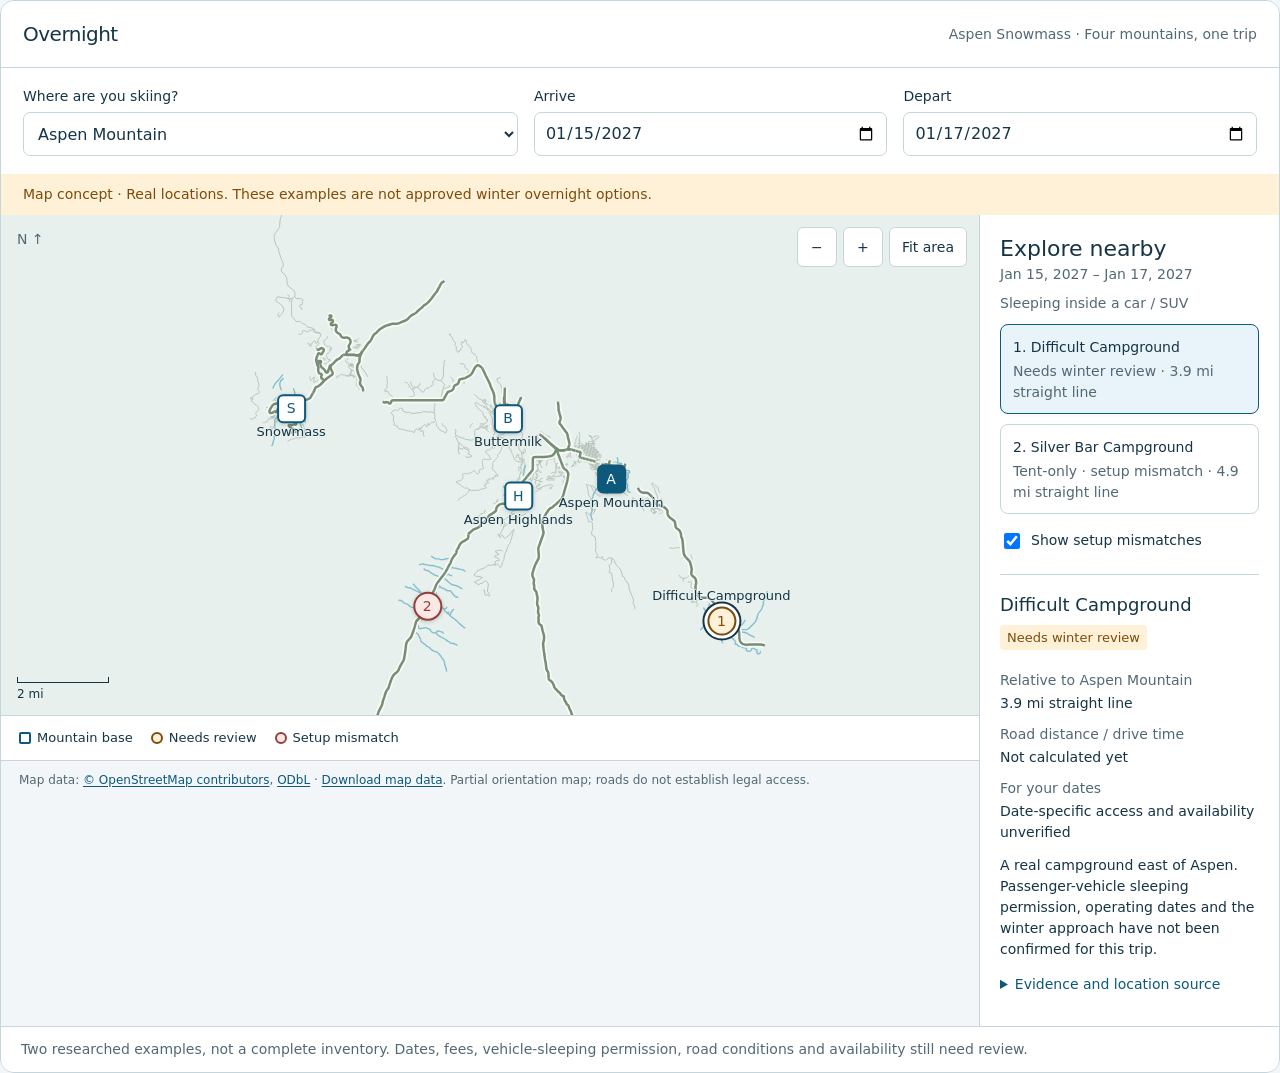
==== index.html @ 14428edb "Publish Aspen overnight map prototype Add responsive map, four ski destinations, linked campground d" ====
<!doctype html>
<html lang="en"><head>
<meta charset="utf-8">
<meta name="viewport" content="width=device-width, initial-scale=1, viewport-fit=cover">
<meta name="description" content="Explore campground examples relative to Aspen Snowmass ski resorts. An early map prototype for user testing.">
<meta name="robots" content="noindex,nofollow">
<meta name="color-scheme" content="light dark">
<title>Overnight · Aspen Snowmass</title>
<link rel="icon" href="data:,">
<style>html{color-scheme:light dark;background:light-dark(#f2f6f8,#111e28)}body{margin:0;padding:env(safe-area-inset-top) env(safe-area-inset-right) env(safe-area-inset-bottom) env(safe-area-inset-left)}#aspen-overnight{max-width:1440px;margin:auto;min-height:100vh}@media(pointer:coarse){#aspen-overnight .ap-mapnav button{min-height:44px;min-width:44px}#aspen-overnight .ap-checkbox{min-height:44px}}</style>
</head><body>
<noscript>This map needs JavaScript. The two examples are Difficult Campground and Silver Bar Campground. Neither is an approved winter vehicle-sleeping option.</noscript>
<div id="aspen-overnight" aria-label="Aspen overnight planner map concept">
<style>
#aspen-overnight{color-scheme:light dark;--ap-bg:light-dark(#f2f6f8,#111e28);--ap-panel:light-dark(#fff,#1a2b36);--ap-map:light-dark(#e7f0ed,#1b302e);--ap-ink:light-dark(#163544,#ecf4f7);--ap-sub:light-dark(#526974,#b1c6ce);--ap-line:light-dark(#c5d5dc,#405b67);--ap-blue:light-dark(#0c597c,#96d8f7);--ap-selected:light-dark(#e8f3fa,#263f50);--ap-amber:light-dark(#7c4c0b,#ffcf91);--ap-amber-bg:light-dark(#fff1d7,#413324);--ap-red:light-dark(#943e3b,#ffb5ae);--ap-red-bg:light-dark(#fae8e5,#4d292a);--ap-road:light-dark(#abb9ae,#667967);--ap-casing:light-dark(#f8fbf3,#253d37);--ap-major:light-dark(#788d79,#96ab92);--ap-river:light-dark(#83bfcf,#416e84);font:400 16px/1.5 system-ui,sans-serif;color:var(--ap-ink);background:var(--ap-bg);border:1px solid var(--ap-line);border-radius:14px;overflow:hidden}
#aspen-overnight *{box-sizing:border-box}
#aspen-overnight h2,#aspen-overnight h3,#aspen-overnight p{margin:0}
#aspen-overnight h2{font:500 22px/1.3 system-ui,sans-serif}
#aspen-overnight h3{font:500 18px/1.35 system-ui,sans-serif}
#aspen-overnight button,#aspen-overnight input,#aspen-overnight select{font:inherit;color:inherit}
#aspen-overnight button{cursor:pointer}
#aspen-overnight .ap-top{display:flex;justify-content:space-between;align-items:center;flex-wrap:wrap;gap:8px;padding:18px 22px;background:var(--ap-panel);border-bottom:1px solid var(--ap-line)}
#aspen-overnight .ap-brand{font-size:20px;font-weight:500;letter-spacing:-.5px}
#aspen-overnight .ap-region{font-size:14px;color:var(--ap-sub)}
#aspen-overnight .ap-controls{display:grid;grid-template-columns:minmax(180px,1.4fr) minmax(130px,1fr) minmax(130px,1fr);gap:16px;padding:18px 22px;background:var(--ap-panel)}
#aspen-overnight label.ap-field{display:block;font-size:14px;font-weight:500;min-width:0}
#aspen-overnight .ap-field input,#aspen-overnight .ap-field select{display:block;width:100%;height:44px;min-width:0;border:1px solid var(--ap-line);border-radius:7px;padding:8px 10px;margin-top:5px;background:var(--ap-panel);font-size:16px;font-weight:400}
#aspen-overnight .ap-notice{padding:10px 22px;background:var(--ap-amber-bg);color:var(--ap-amber);font-size:14px}
#aspen-overnight .ap-work{display:grid;grid-template-columns:minmax(0,1fr) 300px;align-items:start}
#aspen-overnight .ap-map-area{min-width:0;position:relative}
#aspen-overnight .ap-map{height:500px;position:relative;overflow:hidden;background:var(--ap-map);isolation:isolate}
#aspen-overnight .ap-map svg{display:block;width:100%;height:100%;touch-action:none;cursor:grab}
#aspen-overnight .ap-map svg:active{cursor:grabbing}
#aspen-overnight .ap-pins{position:absolute;inset:0;pointer-events:none;overflow:hidden}
#aspen-overnight .ap-pin{position:absolute;left:0;top:0;display:flex;align-items:center;justify-content:center;min-width:44px;width:44px;height:44px;pointer-events:auto;border:0;background:transparent;padding:0}
#aspen-overnight .ap-pin .ap-marker{display:flex;align-items:center;justify-content:center;width:29px;height:29px;border-radius:50%;background:var(--ap-amber-bg);color:var(--ap-amber);border:2px solid var(--ap-amber);font-size:14px;font-weight:500;box-shadow:0 1px 4px #0003}
#aspen-overnight .ap-pin.ap-resort .ap-marker{border-radius:6px;color:var(--ap-blue);border-color:var(--ap-blue);background:var(--ap-panel)}
#aspen-overnight .ap-pin.ap-resort[aria-pressed="true"] .ap-marker{color:var(--ap-panel);background:var(--ap-blue)}
#aspen-overnight .ap-pin.ap-excluded .ap-marker{color:var(--ap-red);border-color:var(--ap-red);background:var(--ap-red-bg)}
#aspen-overnight .ap-pin.ap-place[aria-pressed="true"] .ap-marker{outline:3px solid var(--ap-panel);box-shadow:0 0 0 5px var(--ap-ink)}
#aspen-overnight .ap-pin .ap-pinlabel{position:absolute;top:36px;left:50%;transform:translateX(-50%);color:var(--ap-ink);font-size:13px;font-weight:500;white-space:nowrap;text-shadow:0 1px 1px var(--ap-map),1px 0 1px var(--ap-map),-1px 0 1px var(--ap-map),0 -1px 1px var(--ap-map);pointer-events:none}
#aspen-overnight .ap-pin.ap-place .ap-pinlabel{top:auto;bottom:38px}
#aspen-overnight .ap-mapnav{position:absolute;right:12px;top:12px;display:flex;gap:6px;align-items:center}
#aspen-overnight .ap-mapnav button{height:40px;min-width:40px;padding:6px 12px;border:1px solid var(--ap-line);background:var(--ap-panel);border-radius:6px;color:var(--ap-ink);font-size:14px}
#aspen-overnight .ap-north{position:absolute;left:16px;top:14px;font-size:14px;font-weight:500;color:var(--ap-sub);pointer-events:none}
#aspen-overnight .ap-scale{position:absolute;bottom:12px;left:16px;font-size:12px;color:var(--ap-ink);pointer-events:none}
#aspen-overnight .ap-scale span{display:block;border:1px solid var(--ap-ink);border-top:0;height:6px;margin-bottom:2px}
#aspen-overnight .ap-loading{position:absolute;left:20px;top:65px;color:var(--ap-sub);font-size:14px;background:var(--ap-panel);padding:8px 12px;border-radius:6px}
#aspen-overnight .ap-legend{display:flex;flex-wrap:wrap;align-items:center;gap:8px 18px;padding:12px 18px;background:var(--ap-panel);font-size:13px;border-top:1px solid var(--ap-line);border-bottom:1px solid var(--ap-line)}
#aspen-overnight .ap-legend span{display:inline-flex;align-items:center;gap:6px}
#aspen-overnight .ap-key{width:12px;height:12px;display:inline-block;border:2px solid currentColor;border-radius:50%}
#aspen-overnight .ap-key.mountain{border-radius:2px;color:var(--ap-blue)}
#aspen-overnight .ap-key.review{color:var(--ap-amber);background:var(--ap-amber-bg)}
#aspen-overnight .ap-key.excluded{color:var(--ap-red);background:var(--ap-red-bg)}
#aspen-overnight .ap-attribution{font-size:12px;color:var(--ap-sub);padding:10px 18px}
#aspen-overnight a{color:var(--ap-blue);text-underline-offset:2px}
#aspen-overnight .ap-side{padding:20px;background:var(--ap-panel);border-left:1px solid var(--ap-line);min-height:100%;min-width:0}
#aspen-overnight .ap-small{font-size:14px;color:var(--ap-sub)}
#aspen-overnight .ap-status{display:inline-block;color:var(--ap-amber);background:var(--ap-amber-bg);padding:3px 7px;border-radius:4px;font-size:13px;margin:8px 0 12px}
#aspen-overnight .ap-status.blocked{color:var(--ap-red);background:var(--ap-red-bg)}
#aspen-overnight .ap-choice{display:block;text-align:left;width:100%;border:1px solid var(--ap-line);border-radius:8px;margin-top:10px;padding:10px 12px;background:var(--ap-panel)}
#aspen-overnight .ap-choice[aria-pressed="true"]{background:var(--ap-selected);border-color:var(--ap-blue)}
#aspen-overnight .ap-choice span{display:block;font-size:14px;color:var(--ap-sub);margin-top:2px}
#aspen-overnight .ap-choice strong{font-size:14px;font-weight:500}
#aspen-overnight .ap-checkbox{display:flex;align-items:center;gap:8px;margin:12px 0 0;font-size:14px;min-height:30px}
#aspen-overnight .ap-checkbox input{width:16px;height:16px}
#aspen-overnight .ap-detail{border-top:1px solid var(--ap-line);padding-top:18px;margin-top:18px}
#aspen-overnight .ap-detail dl{display:grid;grid-template-columns:1fr;gap:2px;margin:0 0 12px;font-size:14px}
#aspen-overnight .ap-detail dt{color:var(--ap-sub);margin-top:8px}
#aspen-overnight .ap-detail dd{margin:0}
#aspen-overnight .ap-detail p{font-size:14px;margin:10px 0}
#aspen-overnight details{font-size:14px;margin-top:14px}
#aspen-overnight summary{color:var(--ap-blue);cursor:pointer;min-height:32px}
#aspen-overnight .ap-foot{padding:12px 20px;border-top:1px solid var(--ap-line);font-size:14px;color:var(--ap-sub);background:var(--ap-panel)}
#aspen-overnight .ap-error{color:var(--ap-red);padding:0 22px 12px;background:var(--ap-panel);font-size:14px}
#aspen-overnight [hidden]{display:none!important}
#aspen-overnight[data-panel="below"] .ap-work{grid-template-columns:1fr}
#aspen-overnight[data-panel="below"] .ap-side{border-left:0;border-top:1px solid var(--ap-line)}
@media(max-width:760px){#aspen-overnight .ap-work{grid-template-columns:1fr}#aspen-overnight .ap-side{border-left:0;border-top:1px solid var(--ap-line)}#aspen-overnight .ap-map{height:420px}#aspen-overnight .ap-pin .ap-pinlabel{display:none}#aspen-overnight .ap-pin.ap-resort[aria-pressed="true"] .ap-pinlabel{display:block}}
@media(max-width:480px){#aspen-overnight .ap-controls{grid-template-columns:1fr 1fr;padding:16px;gap:12px}#aspen-overnight .ap-controls label:first-child{grid-column:1/-1}#aspen-overnight .ap-top,#aspen-overnight .ap-notice{padding-left:16px;padding-right:16px}#aspen-overnight .ap-map{height:360px}#aspen-overnight .ap-mapnav{right:8px;gap:4px}#aspen-overnight .ap-mapnav button{padding:6px 10px}#aspen-overnight .ap-choice{min-height:54px}}
@media(max-width:380px){#aspen-overnight .ap-controls{grid-template-columns:1fr}#aspen-overnight .ap-pin.ap-resort[aria-pressed="true"] .ap-pinlabel{display:none}}
</style>
<header class="ap-top"><span class="ap-brand">Overnight</span><span class="ap-region">Aspen Snowmass · Four mountains, one trip</span></header>
<div class="ap-controls">
<label class="ap-field">Where are you skiing?<select id="ap-resort"><option value="aspen">Aspen Mountain</option><option value="highlands">Aspen Highlands</option><option value="buttermilk">Buttermilk</option><option value="snowmass">Snowmass</option></select></label>
<label class="ap-field">Arrive<input id="ap-arrive" type="date" value="2027-01-15" required></label>
<label class="ap-field">Depart<input id="ap-depart" type="date" value="2027-01-17" required></label>
</div>
<p id="ap-error" class="ap-error" role="alert" hidden></p>
<div class="ap-notice">Map concept · Real locations. These examples are not approved winter overnight options.</div>
<div class="ap-work">
<section class="ap-map-area" aria-label="Map of Aspen mountain bases and campground examples">
<div class="ap-map" id="ap-map">
<svg id="ap-svg" aria-label="Sourced road map. Select a mountain or campsite using the map pins or adjacent list." role="img"><g id="ap-geography"></g></svg>
<div id="ap-pins" class="ap-pins"></div>
<span class="ap-north" aria-hidden="true">N ↑</span>
<div class="ap-mapnav" aria-label="Map controls"><button type="button" id="ap-out" aria-label="Zoom out">−</button><button type="button" id="ap-in" aria-label="Zoom in">+</button><button type="button" id="ap-fit">Fit area</button></div>
<div class="ap-scale" id="ap-scale" aria-hidden="true"></div>
<div class="ap-loading" id="ap-loading" role="status">Loading map…</div>
</div>
<div class="ap-legend"><span><i class="ap-key mountain" aria-hidden="true"></i>Mountain base</span><span><i class="ap-key review" aria-hidden="true"></i>Needs review</span><span><i class="ap-key excluded" aria-hidden="true"></i>Setup mismatch</span></div>
<div class="ap-attribution">Map data: <a href="https://www.openstreetmap.org/copyright" target="_blank" rel="noopener noreferrer">© OpenStreetMap contributors</a>, <a href="https://opendatacommons.org/licenses/odbl/1-0/" target="_blank" rel="noopener noreferrer">ODbL</a> · <a href="./map-data.json" download>Download map data</a>. Partial orientation map; roads do not establish legal access.</div>
</section>
<aside class="ap-side" aria-label="Campground list and selected place">
<h2>Explore nearby</h2>
<p class="ap-small" id="ap-trip-summary" aria-live="polite"></p>
<p class="ap-small" style="margin-top:8px">Sleeping inside a car / SUV</p>
<div id="ap-list"></div>
<label class="ap-checkbox"><input id="ap-show-excluded" type="checkbox" checked>Show setup mismatches</label>
<div id="ap-detail" class="ap-detail" aria-live="polite"></div>
</aside>
</div>
<footer class="ap-foot">Two researched examples, not a complete inventory. Dates, fees, vehicle-sleeping permission, road conditions and availability still need review.</footer>
<script type="application/json" id="ap-data">{"retrieved":"2026-09-19","bounds":[[-106.986,39.126],[-106.749,39.249]],"roads":{"type":"FeatureCollection","features":[{"type":"Feature","properties":{"osm_id":"17117503","name":"East Cooper Avenue","kind":"minor","highway":"residential"},"geometry":{"type":"LineString","coordinates":[[-106.8212195,39.1885321],[-106.8213401,39.1885581],[-106.822288,39.188762],[-106.8223996,39.188786],[-106.8224922,39.188805],[-106.8235264,39.1890171],[-106.8236206,39.1890364]]}},{"type":"Feature","properties":{"osm_id":"17117504","name":"Ute Court","kind":"minor","highway":"residential"},"geometry":{"type":"LineString","coordinates":[[-106.8152531,39.1841387],[-106.8155548,39.183974],[-106.8155976,39.1839319],[-106.8156091,39.1838815],[-106.8155852,39.183826],[-106.8155087,39.1837667],[-106.8154807,39.1837284],[-106.8154783,39.1836704]]}},{"type":"Feature","properties":{"osm_id":"17117805","name":"Unnamed road","kind":"minor","highway":"service"},"geometry":{"type":"LineString","coordinates":[[-106.8258365,39.1900156],[-106.8258409,39.1899724],[-106.8258257,39.1899373],[-106.8258038,39.1899091],[-106.825758,39.1898927],[-106.8247758,39.1897003],[-106.8247045,39.1896863]]}},{"type":"Feature","properties":{"osm_id":"17117851","name":"Unnamed road","kind":"minor","highway":"track"},"geometry":{"type":"LineString","coordinates":[[-106.8205451,39.1824191],[-106.8214332,39.1827131],[-106.8215856,39.1828275],[-106.8218538,39.1830684],[-106.8220398,39.1832354],[-106.8225304,39.1837926],[-106.8228145,39.1840709],[-106.822847,39.1842122],[-106.8228532,39.1842389],[-106.8228936,39.184591],[-106.8229579,39.1847853],[-106.8230608,39.1849029],[-106.823177,39.1849713],[-106.8233505,39.1851038],[-106.8233982,39.1852029],[-106.8234155,39.1854247],[-106.8233812,39.1855918],[-106.8233211,39.1858645],[-106.8233137,39.1860029]]}},{"type":"Feature","properties":{"osm_id":"17117873","name":"Unnamed road","kind":"minor","highway":"service"},"geometry":{"type":"LineString","coordinates":[[-106.8148433,39.1851058],[-106.8147635,39.1850435],[-106.8140724,39.1848931],[-106.8139857,39.1848969],[-106.8135462,39.1848041]]}},{"type":"Feature","properties":{"osm_id":"17118014","name":"Unnamed road","kind":"minor","highway":"service"},"geometry":{"type":"LineString","coordinates":[[-106.822949,39.1909973],[-106.8241585,39.1912492],[-106.8252544,39.1914775],[-106.8253428,39.1914959],[-106.8254238,39.1915128],[-106.8256752,39.1915651],[-106.8265275,39.1917427],[-106.8266111,39.1917601],[-106.8276195,39.1919702],[-106.8277039,39.1919878],[-106.8288687,39.1922304],[-106.8300623,39.192468],[-106.8311393,39.1927017],[-106.8312341,39.1927223]]}},{"type":"Feature","properties":{"osm_id":"17118798","name":"Unnamed road","kind":"minor","highway":"service"},"geometry":{"type":"LineString","coordinates":[[-106.8244356,39.1904738],[-106.8255306,39.1906909],[-106.8256196,39.1907085],[-106.8266722,39.1909266],[-106.8267144,39.1909332],[-106.8267939,39.1909458],[-106.826924,39.1909683],[-106.8273737,39.1910647]]}},{"type":"Feature","properties":{"osm_id":"17119002","name":"Unnamed road","kind":"minor","highway":"service"},"geometry":{"type":"LineString","coordinates":[[-106.8194551,39.1864623],[-106.8193335,39.1864072],[-106.8193598,39.1863359],[-106.8193924,39.1863071],[-106.8194636,39.1862799]]}},{"type":"Feature","properties":{"osm_id":"17119068","name":"Unnamed road","kind":"minor","highway":"service"},"geometry":{"type":"LineString","coordinates":[[-106.8179713,39.1909061],[-106.8190687,39.1911297]]}},{"type":"Feature","properties":{"osm_id":"17119133","name":"North Monarch Street","kind":"minor","highway":"residential"},"geometry":{"type":"LineString","coordinates":[[-106.8204062,39.1909278],[-106.8203693,39.1910397],[-106.8202679,39.1913473],[-106.8201578,39.1916575],[-106.8201299,39.1917362],[-106.8200026,39.1921225],[-106.819887,39.192451],[-106.8198915,39.1924844],[-106.8199094,39.1925158]]}},{"type":"Feature","properties":{"osm_id":"17119164","name":"South Original Street","kind":"minor","highway":"residential"},"geometry":{"type":"LineString","coordinates":[[-106.8164248,39.185275],[-106.8164074,39.1853435],[-106.8163657,39.1853962],[-106.8161409,39.1855597],[-106.8158776,39.1858171],[-106.8158437,39.1858729],[-106.8157488,39.186154],[-106.8156083,39.1865418]]}},{"type":"Feature","properties":{"osm_id":"17119165","name":"Gilbert Street","kind":"minor","highway":"residential"},"geometry":{"type":"LineString","coordinates":[[-106.823185,39.1866377],[-106.8231175,39.1866194],[-106.8225479,39.1864652],[-106.8219549,39.1863458]]}},{"type":"Feature","properties":{"osm_id":"17119194","name":"South Monarch Street","kind":"minor","highway":"residential"},"geometry":{"type":"LineString","coordinates":[[-106.8222014,39.185652],[-106.8220943,39.1859432],[-106.8219549,39.1863458],[-106.8216194,39.1873285],[-106.8215138,39.187673],[-106.8214855,39.1877655],[-106.8214568,39.1878481],[-106.8213518,39.1881507],[-106.8212195,39.1885321],[-106.8210825,39.188921],[-106.8209777,39.1892276],[-106.8209447,39.189324],[-106.8209187,39.189399],[-106.8208052,39.1897263],[-106.8207165,39.1900239],[-106.8206936,39.1901008],[-106.8206595,39.190198],[-106.8205509,39.190507],[-106.8204501,39.1908],[-106.8204062,39.1909278]]}},{"type":"Feature","properties":{"osm_id":"17119258","name":"Aspen Mountain Road","kind":"minor","highway":"track"},"geometry":{"type":"LineString","coordinates":[[-106.8180513,39.1505961],[-106.817962,39.1508225],[-106.8179251,39.1509781],[-106.8180587,39.1512703],[-106.8179776,39.1515738],[-106.817821,39.1517224],[-106.8174896,39.151982],[-106.8172864,39.1523385],[-106.8172152,39.1528801],[-106.8172509,39.153132],[-106.8174472,39.1536269],[-106.8176511,39.1541647],[-106.8179044,39.1560165],[-106.8179178,39.1561141],[-106.8180095,39.1564592],[-106.818123,39.1566084],[-106.8182768,39.1567106],[-106.8184579,39.1567015],[-106.8186631,39.1566009],[-106.8188701,39.1566238],[-106.8189517,39.156727],[-106.8189871,39.1568832],[-106.8189644,39.1571025],[-106.8188146,39.1574936],[-106.8186884,39.1578432],[-106.8186852,39.1580285],[-106.8187046,39.1581708],[-106.8189647,39.1584797],[-106.8190572,39.1586337],[-106.8190784,39.1587903],[-106.8190131,39.1589151],[-106.8189726,39.1589926],[-106.8188602,39.1591496],[-106.8183448,39.1594741],[-106.8181988,39.159572],[-106.818155,39.1596751],[-106.8180165,39.160001],[-106.8180311,39.160446],[-106.8179096,39.1610007],[-106.8180081,39.1613374],[-106.8181399,39.161368],[-106.8187166,39.1614427],[-106.8189953,39.161418],[-106.8197428,39.1610618],[-106.8201147,39.1607579],[-106.8203807,39.1606573],[-106.8205822,39.1606418],[-106.8208217,39.1607059],[-106.8210707,39.1607938],[-106.8215985,39.1610107],[-106.8217127,39.1611029],[-106.8217476,39.1612445],[-106.8217239,39.1613038],[-106.8216693,39.161387],[-106.8216612,39.1613987],[-106.8215733,39.161525],[-106.8216046,39.1616527],[-106.8216598,39.1617325],[-106.8217597,39.1617541],[-106.8217817,39.1617606],[-106.8219445,39.1617326],[-106.8221557,39.1615977],[-106.8223129,39.16138],[-106.8225276,39.1612994],[-106.8227385,39.1613045],[-106.8229223,39.1614272],[-106.8229606,39.1614543],[-106.8231622,39.161597],[-106.8233323,39.1616221],[-106.823662,39.1615729],[-106.824243,39.16138],[-106.8243633,39.1613882],[-106.8244176,39.1614713],[-106.8243884,39.1615439],[-106.8237731,39.1620637],[-106.8237098,39.1621948],[-106.8237324,39.1622996],[-106.8241615,39.1626518],[-106.8242072,39.1630018],[-106.8242722,39.1631287],[-106.8245348,39.1633536],[-106.8246025,39.1634875],[-106.8244737,39.1643816],[-106.8243496,39.1648009],[-106.8243546,39.1649865],[-106.8245409,39.1655232],[-106.8245591,39.1657422],[-106.8243904,39.1662666],[-106.8243691,39.1664648],[-106.8245666,39.1670001],[-106.8246778,39.167923],[-106.8248478,39.1680991],[-106.8255773,39.16834],[-106.8259318,39.1685757],[-106.8261427,39.1687844],[-106.826173,39.169152],[-106.826173,39.169472],[-106.8261223,39.1696461],[-106.8260279,39.1698018],[-106.8259397,39.1699473],[-106.825881,39.1700441],[-106.825744,39.1704095],[-106.8257232,39.1705431],[-106.8258282,39.1715514],[-106.8258413,39.1718785],[-106.8257731,39.1722966],[-106.8258187,39.1724245],[-106.8259339,39.1725381],[-106.8261671,39.1726358],[-106.8269756,39.172794],[-106.8273043,39.1727638],[-106.8274091,39.1728192],[-106.8276237,39.1737242],[-106.8281794,39.1748201],[-106.8285609,39.1755982],[-106.8285552,39.1757054],[-106.8284282,39.1758073],[-106.8282391,39.1757708],[-106.8276603,39.1753271],[-106.8269998,39.174979],[-106.826635,39.1749301],[-106.8263556,39.174967],[-106.8258691,39.175195],[-106.8254756,39.1754702],[-106.8251232,39.1757253],[-106.8248567,39.1762403],[-106.824608,39.1766827],[-106.8246958,39.1767227],[-106.8248521,39.1767152],[-106.8252382,39.1764653],[-106.825447,39.1764179],[-106.8257936,39.1764752],[-106.8261818,39.176651],[-106.8262911,39.1769042],[-106.8265119,39.1773035],[-106.8266044,39.1774094],[-106.8268729,39.1776077],[-106.8271556,39.1777313],[-106.8271772,39.1778186],[-106.8270895,39.1778709],[-106.8260543,39.1777391],[-106.8258394,39.1777711],[-106.8253925,39.1779149],[-106.8249878,39.1781077],[-106.824547,39.1785439],[-106.8241445,39.1787341],[-106.8240822,39.1787635],[-106.8239065,39.1787953],[-106.8236611,39.1786677],[-106.8235797,39.1786981],[-106.8235478,39.1787639],[-106.8240379,39.179141],[-106.8242889,39.1792669],[-106.8244816,39.1792926],[-106.824549,39.1792715],[-106.8248473,39.1791781],[-106.8252286,39.1791245],[-106.8253565,39.1790882],[-106.8256927,39.1789928],[-106.8260057,39.1791166],[-106.8262467,39.1792629],[-106.8263988,39.1794423],[-106.8263886,39.1797456],[-106.826451,39.1801335],[-106.8266089,39.1804754],[-106.8267499,39.1806495],[-106.8271193,39.1808525],[-106.8274052,39.1813438],[-106.8275382,39.182073],[-106.8275813,39.1826191],[-106.8276009,39.1828776],[-106.8278062,39.1832416],[-106.8279119,39.1837567],[-106.8280319,39.184046],[-106.8281218,39.1841556],[-106.8282182,39.1842751],[-106.8282632,39.1843797],[-106.8283018,39.1844793],[-106.8282825,39.1845689],[-106.8282246,39.1846088],[-106.8281411,39.1846337],[-106.828064,39.1845889],[-106.8279419,39.1844843],[-106.8277556,39.1844195],[-106.8275178,39.1843598],[-106.8272994,39.184295],[-106.8270038,39.1842253],[-106.8267853,39.1841556],[-106.8265476,39.1841207],[-106.8263822,39.1841207],[-106.8263227,39.1841207],[-106.8261101,39.1841646],[-106.8258354,39.1842079],[-106.8256534,39.184109],[-106.8254846,39.183759],[-106.825458,39.1837039],[-106.8253537,39.1836344],[-106.8250068,39.1835605],[-106.824874,39.1835019],[-106.8247895,39.183381],[-106.8247411,39.1831919],[-106.8247064,39.1830532],[-106.8246156,39.1829495],[-106.8244096,39.1828394],[-106.8242118,39.1828016],[-106.8232646,39.1827105],[-106.8228026,39.1826392],[-106.8226478,39.1826311],[-106.8225128,39.182632],[-106.8222533,39.1826428],[-106.8221137,39.1826139],[-106.82186,39.1824426],[-106.821654,39.1823902],[-106.8214108,39.1824002],[-106.8210687,39.1824344],[-106.8209023,39.1824371],[-106.8206696,39.1824074],[-106.8205451,39.1824191],[-106.8204729,39.1824498],[-106.820417,39.1825508],[-106.8203344,39.1827186],[-106.8200028,39.1830767],[-106.8198154,39.1832309],[-106.8196129,39.1833256],[-106.8193104,39.1834104],[-106.8190614,39.1834681],[-106.8188577,39.1834726],[-106.8186564,39.1834591],[-106.8185524,39.183445],[-106.8185098,39.1834393],[-106.8184365,39.1835042],[-106.8184341,39.1835926],[-106.8184702,39.1836792],[-106.8185119,39.1837178],[-106.8185424,39.183746],[-106.8188391,39.1839011],[-106.8190905,39.1840887],[-106.8192289,39.184279],[-106.8192836,39.1845992],[-106.8192092,39.1848545],[-106.8190555,39.1852712],[-106.8189729,39.1853181],[-106.8189163,39.1853342],[-106.8188298,39.1853587],[-106.8181502,39.1854633],[-106.8179663,39.1854435],[-106.8178965,39.1854029],[-106.8177463,39.1852069]]}},{"type":"Feature","properties":{"osm_id":"17119343","name":"Snark Street","kind":"minor","highway":"residential"},"geometry":{"type":"LineString","coordinates":[[-106.8220943,39.1859432],[-106.8215061,39.1858184]]}},{"type":"Feature","properties":{"osm_id":"17119434","name":"North Mill Street","kind":"major","highway":"tertiary"},"geometry":{"type":"LineString","coordinates":[[-106.819217,39.1906813],[-106.8191782,39.1907985],[-106.8191704,39.190822],[-106.8190687,39.1911297],[-106.8189854,39.1913869],[-106.8189532,39.1914862],[-106.8189284,39.1915578],[-106.8186791,39.1921395]]}},{"type":"Feature","properties":{"osm_id":"17119461","name":"East Dean Court","kind":"minor","highway":"residential"},"geometry":{"type":"LineString","coordinates":[[-106.8237296,39.1877252],[-106.824127,39.1878102]]}},{"type":"Feature","properties":{"osm_id":"17119462","name":"East Dean Court","kind":"minor","highway":"residential"},"geometry":{"type":"LineString","coordinates":[[-106.8216194,39.1873285],[-106.8225068,39.1875044],[-106.8227281,39.1875483],[-106.8228341,39.1875693]]}},{"type":"Feature","properties":{"osm_id":"17119491","name":"Ute Avenue","kind":"minor","highway":"residential"},"geometry":{"type":"LineString","coordinates":[[-106.8114212,39.1810549],[-106.811698,39.1811562],[-106.8117814,39.1811975],[-106.811926,39.1812794],[-106.8120535,39.1813359],[-106.8134671,39.1820488],[-106.8137105,39.1821857],[-106.8138191,39.1822632],[-106.8139533,39.1824497],[-106.814239,39.1829527],[-106.8143947,39.1832018],[-106.8144682,39.1833193],[-106.8146098,39.1834701],[-106.8146282,39.1834892],[-106.8152531,39.1841387],[-106.8153629,39.184245],[-106.8154435,39.1843169],[-106.8157391,39.1845815],[-106.8163895,39.1852138],[-106.8164248,39.185275]]}},{"type":"Feature","properties":{"osm_id":"17119500","name":"East Hyman Avenue","kind":"minor","highway":"residential"},"geometry":{"type":"LineString","coordinates":[[-106.8119062,39.1874549],[-106.8126204,39.1876018],[-106.8127252,39.1876233],[-106.8128128,39.1876413],[-106.8138059,39.1878456],[-106.8139073,39.1878664],[-106.8140219,39.1878899],[-106.8149523,39.1880812],[-106.8150729,39.188106],[-106.8152055,39.1881333],[-106.8161449,39.1883264],[-106.8162601,39.1883501],[-106.8163633,39.1883713],[-106.8173169,39.1885675],[-106.8174308,39.1885909]]}},{"type":"Feature","properties":{"osm_id":"17119503","name":"Ute Place","kind":"minor","highway":"residential"},"geometry":{"type":"LineString","coordinates":[[-106.814239,39.1829527],[-106.8141343,39.1829872],[-106.8140272,39.1830339],[-106.8139495,39.1830844],[-106.8139089,39.1831255],[-106.8138766,39.1831841],[-106.8138396,39.183302],[-106.8138217,39.1833406],[-106.8137936,39.183384],[-106.8137489,39.1834215],[-106.8136954,39.1834499],[-106.8136308,39.1834691],[-106.8135367,39.183483],[-106.8134435,39.1834886],[-106.8133536,39.1834833],[-106.8132548,39.1834685],[-106.8131138,39.1834417],[-106.8130346,39.1834163],[-106.8129603,39.1833784],[-106.8129017,39.1833314],[-106.8128598,39.1832834],[-106.8128334,39.1832383],[-106.8127689,39.1830908],[-106.812739,39.1830406],[-106.8126898,39.1829963],[-106.8126189,39.1829613],[-106.8125289,39.1829406],[-106.8124326,39.1829421],[-106.81234,39.1829698],[-106.8122762,39.1830152],[-106.8122296,39.1830689],[-106.8122107,39.1831315],[-106.8122153,39.1831809],[-106.812232,39.1832515],[-106.812252,39.1833269]]}},{"type":"Feature","properties":{"osm_id":"17119533","name":"West Hopkins Avenue","kind":"minor","highway":"residential"},"geometry":{"type":"LineString","coordinates":[[-106.8230823,39.1905993],[-106.8231876,39.1906216],[-106.8243029,39.1908574]]}},{"type":"Feature","properties":{"osm_id":"17119535","name":"Rio Grande Place","kind":"minor","highway":"residential"},"geometry":{"type":"LineString","coordinates":[[-106.8186791,39.1921395],[-106.8185256,39.1921043],[-106.8184211,39.1920803],[-106.8183332,39.1920426],[-106.8182634,39.1920124],[-106.8176739,39.1916253],[-106.8175915,39.1915877],[-106.8175443,39.191571],[-106.8175011,39.1915558],[-106.8174099,39.1915364],[-106.8173358,39.1915296],[-106.8172616,39.1915291],[-106.8171781,39.1915394],[-106.8170154,39.1915614],[-106.8168257,39.1916054],[-106.816711,39.1916212],[-106.8165893,39.1916234],[-106.8164596,39.1916132],[-106.8163054,39.1915701],[-106.8160079,39.1914583],[-106.8159382,39.1914205],[-106.8157463,39.1912785],[-106.8156276,39.1911527],[-106.815615,39.1911393],[-106.8155245,39.1909963],[-106.815456,39.1908156],[-106.8154388,39.1907025]]}},{"type":"Feature","properties":{"osm_id":"17119744","name":"South Mill Street","kind":"minor","highway":"residential"},"geometry":{"type":"LineString","coordinates":[[-106.8213592,39.1842848],[-106.8214335,39.1844681],[-106.821461,39.1845033],[-106.821517,39.1845238],[-106.8215719,39.1845296],[-106.82163,39.184513],[-106.8216652,39.1844853],[-106.8216846,39.1844464],[-106.8216823,39.1844014],[-106.8216506,39.1843543],[-106.8215991,39.1843284],[-106.8213592,39.1842848],[-106.8212602,39.1842657],[-106.8211933,39.1842702],[-106.8211265,39.1842967],[-106.8210773,39.1843447],[-106.8210493,39.1843997],[-106.8210496,39.1844532],[-106.8210691,39.1845067],[-106.821103,39.1845428],[-106.8211401,39.1845643],[-106.8212133,39.1845978],[-106.8212497,39.1846223],[-106.8212771,39.1846576],[-106.8212892,39.1846945],[-106.82129,39.1847207],[-106.8212814,39.1847488],[-106.821049,39.1854179],[-106.8210219,39.1854944],[-106.8204539,39.1870939],[-106.8203371,39.1874232],[-106.820303,39.1875192],[-106.8202688,39.1876119],[-106.8201995,39.1877994],[-106.8201648,39.1878983],[-106.8201491,39.1879511]]}},{"type":"Feature","properties":{"osm_id":"17119882","name":"Little Cloud Trail","kind":"minor","highway":"service"},"geometry":{"type":"LineString","coordinates":[[-106.8248096,39.1893027],[-106.8250741,39.1892283],[-106.8251916,39.1892004],[-106.8253513,39.189184],[-106.8255596,39.1891397],[-106.8256451,39.1891318],[-106.8257174,39.1891442],[-106.8258812,39.1891951],[-106.8259421,39.1892084],[-106.8261016,39.1892319],[-106.8262245,39.1892699],[-106.8262961,39.1893095],[-106.8263627,39.1893519],[-106.8264758,39.1894497],[-106.8265494,39.1895285],[-106.8266064,39.1896063],[-106.8266509,39.189705],[-106.8266836,39.1898049],[-106.8267183,39.1899347],[-106.8267209,39.1899951],[-106.8267297,39.1900512],[-106.8267434,39.1900884],[-106.826766,39.1901237]]}},{"type":"Feature","properties":{"osm_id":"17119883","name":"South 1st Street","kind":"minor","highway":"residential"},"geometry":{"type":"LineString","coordinates":[[-106.8240207,39.1916557],[-106.8240576,39.1915468],[-106.8241585,39.1912492],[-106.8243029,39.1908574]]}},{"type":"Feature","properties":{"osm_id":"17119927","name":"North Galena Street","kind":"minor","highway":"residential"},"geometry":{"type":"LineString","coordinates":[[-106.818059,39.1904417],[-106.8180265,39.1905647],[-106.8179962,39.1906791],[-106.8179104,39.1908274]]}},{"type":"Feature","properties":{"osm_id":"17119988","name":"South Galena Street","kind":"minor","highway":"residential"},"geometry":{"type":"LineString","coordinates":[[-106.820256,39.185301],[-106.8201959,39.1853362],[-106.8201557,39.1853869],[-106.819884,39.1861452],[-106.8198425,39.18622],[-106.8197725,39.1862907],[-106.8197007,39.1863305],[-106.8195496,39.1863921],[-106.8195043,39.1864193],[-106.8194551,39.1864623],[-106.8194322,39.1865015],[-106.8193211,39.1868329],[-106.819154,39.1872813],[-106.8191211,39.1873714],[-106.8190527,39.1875583],[-106.8190162,39.1876629]]}},{"type":"Feature","properties":{"osm_id":"17120326","name":"Powder Lane","kind":"minor","highway":"service"},"geometry":{"type":"LineString","coordinates":[[-106.8167055,39.1836429],[-106.8167429,39.1834174],[-106.8167404,39.1833313],[-106.8167025,39.1832702],[-106.8166218,39.1832036],[-106.8166211,39.1831425],[-106.816575,39.1830838],[-106.8164977,39.1830564],[-106.8164384,39.1830692],[-106.8164096,39.1831023],[-106.8164162,39.1831451],[-106.8164442,39.1831871],[-106.816538,39.1832107],[-106.8166218,39.1832036]]}},{"type":"Feature","properties":{"osm_id":"17120328","name":"West Hyman Avenue","kind":"minor","highway":"residential"},"geometry":{"type":"LineString","coordinates":[[-106.823355,39.189812],[-106.8245768,39.1900656],[-106.8246502,39.1900811],[-106.8257588,39.1903154],[-106.8264868,39.1904623],[-106.8266101,39.1905029],[-106.826713,39.1905501],[-106.8267824,39.190596]]}},{"type":"Feature","properties":{"osm_id":"17120336","name":"North Spring Street","kind":"minor","highway":"residential"},"geometry":{"type":"LineString","coordinates":[[-106.8157038,39.1899542],[-106.8156632,39.1900687],[-106.8154388,39.1907025]]}},{"type":"Feature","properties":{"osm_id":"17120353","name":"South Spring Street","kind":"minor","highway":"residential"},"geometry":{"type":"LineString","coordinates":[[-106.8172646,39.1860886],[-106.8170384,39.1867556],[-106.817005,39.1868541]]}},{"type":"Feature","properties":{"osm_id":"17120367","name":"Juan Street","kind":"minor","highway":"residential"},"geometry":{"type":"LineString","coordinates":[[-106.8230235,39.1871171],[-106.8231373,39.18714],[-106.8238037,39.1872739],[-106.8239942,39.1873122],[-106.8240919,39.1873543],[-106.824178,39.1874136]]}},{"type":"Feature","properties":{"osm_id":"17120544","name":"South Garmisch Street","kind":"minor","highway":"residential"},"geometry":{"type":"LineString","coordinates":[[-106.824178,39.1874136],[-106.8241978,39.18746],[-106.8242088,39.1875156],[-106.8242012,39.187581],[-106.8241443,39.1877569],[-106.824127,39.1878102],[-106.8240708,39.1879818],[-106.823991,39.1881648],[-106.8239061,39.1882402],[-106.8237627,39.1886401],[-106.8236463,39.1889648],[-106.8236206,39.1890364]]}},{"type":"Feature","properties":{"osm_id":"17120772","name":"East Dean Street","kind":"minor","highway":"residential"},"geometry":{"type":"LineString","coordinates":[[-106.8145644,39.1859216],[-106.8146424,39.1859369],[-106.8156407,39.1861328],[-106.8157488,39.186154]]}},{"type":"Feature","properties":{"osm_id":"17120773","name":"East Dean Street","kind":"minor","highway":"residential"},"geometry":{"type":"LineString","coordinates":[[-106.8193211,39.1868329],[-106.8194273,39.1868557],[-106.8194904,39.1868692],[-106.8199129,39.1869596],[-106.8203557,39.1870483],[-106.8204539,39.1870939],[-106.8213282,39.1872779]]}},{"type":"Feature","properties":{"osm_id":"17120927","name":"South Aspen Street","kind":"major","highway":"tertiary"},"geometry":{"type":"LineString","coordinates":[[-106.8226719,39.1879965],[-106.8226397,39.1880897],[-106.8225314,39.1883956],[-106.8224259,39.1887097],[-106.8223996,39.188786],[-106.8223724,39.1888653],[-106.8222629,39.1891844],[-106.8221616,39.18948],[-106.8221324,39.1895651],[-106.8221088,39.1896339],[-106.8219993,39.1899538],[-106.8218629,39.1903472],[-106.821835,39.1904292],[-106.8217262,39.1907491],[-106.8216236,39.1910485],[-106.8215833,39.1911659]]}},{"type":"Feature","properties":{"osm_id":"17121087","name":"Neale Avenue","kind":"major","highway":"tertiary"},"geometry":{"type":"LineString","coordinates":[[-106.8146578,39.1893271],[-106.8145721,39.1893172],[-106.814198,39.1892346],[-106.8140851,39.1892263],[-106.8140454,39.1892327],[-106.813999,39.1892391]]}},{"type":"Feature","properties":{"osm_id":"17121093","name":"Queen Street","kind":"minor","highway":"residential"},"geometry":{"type":"LineString","coordinates":[[-106.8133316,39.1897041],[-106.8132632,39.1896627],[-106.8130419,39.1895286],[-106.8128987,39.1894941],[-106.8127156,39.1894669],[-106.8125347,39.1894596]]}},{"type":"Feature","properties":{"osm_id":"17121188","name":"West End Street","kind":"minor","highway":"residential"},"geometry":{"type":"LineString","coordinates":[[-106.8148433,39.1851058],[-106.8147101,39.1855002],[-106.8145644,39.1859216],[-106.8144672,39.1862259],[-106.8144419,39.1863051],[-106.8144175,39.1863778],[-106.8143115,39.1866933],[-106.8141924,39.1869905],[-106.8141513,39.1870932],[-106.8141246,39.1871691],[-106.8140188,39.1874698],[-106.8139268,39.1877969],[-106.8139073,39.1878664],[-106.8138838,39.1879346],[-106.8137677,39.1882715],[-106.8136343,39.1886588]]}},{"type":"Feature","properties":{"osm_id":"17121278","name":"South Hunter Street","kind":"minor","highway":"residential"},"geometry":{"type":"LineString","coordinates":[[-106.8179397,39.1870406],[-106.8179131,39.1871201],[-106.8178141,39.1874169],[-106.817711,39.1877206],[-106.8176823,39.1878053],[-106.8176548,39.1878967],[-106.8175616,39.1882067],[-106.8174622,39.1884986],[-106.8174308,39.1885909],[-106.8173998,39.1886813],[-106.8172908,39.1889998],[-106.8171922,39.1892877],[-106.8171622,39.1893753],[-106.8171285,39.1894736],[-106.8170196,39.1897916],[-106.8169249,39.1900739],[-106.8168799,39.1901977]]}},{"type":"Feature","properties":{"osm_id":"17121363","name":"Aspen Alps Road South","kind":"minor","highway":"residential"},"geometry":{"type":"LineString","coordinates":[[-106.8157391,39.1845815],[-106.8162234,39.18419],[-106.816474,39.1838885],[-106.8167055,39.1836429],[-106.8168038,39.1836355],[-106.81688,39.1836636],[-106.8170653,39.1837852],[-106.8171015,39.1838715],[-106.8170792,39.184205],[-106.8171976,39.184493],[-106.8172925,39.1846079],[-106.8176061,39.1848077],[-106.8176812,39.1848011],[-106.8177085,39.1846993],[-106.8175297,39.1845325],[-106.8173985,39.1843671],[-106.8173623,39.1842172],[-106.8173928,39.184016],[-106.8173444,39.1836275],[-106.8174219,39.183616],[-106.8175332,39.1836097],[-106.8176666,39.1837074],[-106.8176032,39.1839306]]}},{"type":"Feature","properties":{"osm_id":"17121365","name":"East Hopkins Avenue","kind":"minor","highway":"residential"},"geometry":{"type":"LineString","coordinates":[[-106.811495,39.1882397],[-106.8115691,39.1882332],[-106.8116544,39.1882355],[-106.81223,39.1883553],[-106.8124546,39.1884026],[-106.8136343,39.1886588],[-106.8146891,39.188873],[-106.8148019,39.1888959],[-106.8149174,39.1889193],[-106.8158765,39.189114],[-106.8159874,39.1891365],[-106.8160878,39.1891569],[-106.8170559,39.1893537],[-106.8171622,39.1893753],[-106.817275,39.1893985],[-106.8182248,39.1895941],[-106.8183365,39.1896169],[-106.8184649,39.1896442],[-106.8194055,39.1898444],[-106.8195088,39.1898664]]}},{"type":"Feature","properties":{"osm_id":"17121402","name":"Summit Street","kind":"minor","highway":"residential"},"geometry":{"type":"LineString","coordinates":[[-106.820256,39.185301],[-106.8203513,39.1852938],[-106.8204875,39.1853214],[-106.8209805,39.1854213],[-106.821049,39.1854179]]}},{"type":"Feature","properties":{"osm_id":"17121450","name":"Chance Court","kind":"minor","highway":"service"},"geometry":{"type":"LineString","coordinates":[[-106.816474,39.1838885],[-106.8163479,39.1837668],[-106.8163043,39.1837158],[-106.8162443,39.1835844]]}},{"type":"Feature","properties":{"osm_id":"17121532","name":"Unnamed road","kind":"minor","highway":"service"},"geometry":{"type":"LineString","coordinates":[[-106.8248151,39.1893809],[-106.8249924,39.1893775],[-106.8250494,39.1893932],[-106.8253949,39.1895582]]}},{"type":"Feature","properties":{"osm_id":"99250045","name":"South Original Street","kind":"major","highway":"secondary"},"geometry":{"type":"LineString","coordinates":[[-106.815337,39.1873295],[-106.8153136,39.187408],[-106.8152049,39.1877166],[-106.8151061,39.1880096],[-106.8150729,39.188106]]}},{"type":"Feature","properties":{"osm_id":"99250065","name":"East Main Street","kind":"major","highway":"secondary"},"geometry":{"type":"LineString","coordinates":[[-106.8146578,39.1893271],[-106.8146727,39.1894137],[-106.814701,39.1894746],[-106.8147644,39.1895815],[-106.8148476,39.1896648],[-106.8149732,39.1897464],[-106.8151274,39.1898119],[-106.8152936,39.1898613]]}},{"type":"Feature","properties":{"osm_id":"99250121","name":"East Cooper Avenue","kind":"minor","highway":"residential"},"geometry":{"type":"LineString","coordinates":[[-106.815337,39.1873295],[-106.8154306,39.1873486],[-106.8160238,39.1874693],[-106.8165145,39.1875692],[-106.8166277,39.1875921],[-106.8175863,39.1877859],[-106.8176823,39.1878053]]}},{"type":"Feature","properties":{"osm_id":"106308394","name":"East Main Street","kind":"major","highway":"secondary"},"geometry":{"type":"LineString","coordinates":[[-106.818059,39.1904417],[-106.8181833,39.1904674],[-106.8186195,39.1905577]]}},{"type":"Feature","properties":{"osm_id":"122098747","name":"East Main Street","kind":"major","highway":"primary"},"geometry":{"type":"LineString","coordinates":[[-106.8204062,39.1909278],[-106.8205151,39.1909496],[-106.8205276,39.1909521],[-106.8210051,39.1910472]]}},{"type":"Feature","properties":{"osm_id":"129897945","name":"Unnamed road","kind":"minor","highway":"service"},"geometry":{"type":"LineString","coordinates":[[-106.8244356,39.1904738],[-106.8233065,39.1902274],[-106.8232179,39.1902081],[-106.8231251,39.1901887],[-106.8219993,39.1899538],[-106.8219034,39.1899355],[-106.8209215,39.1897485],[-106.8208052,39.1897263],[-106.8197449,39.1894979],[-106.8196453,39.1894764],[-106.8195401,39.1894547],[-106.8185753,39.1892556],[-106.8184669,39.1892332],[-106.8173996,39.1890214],[-106.8172908,39.1889998],[-106.8171768,39.1889762],[-106.8162024,39.1887748],[-106.8161188,39.1887575],[-106.8160114,39.1887353],[-106.8150347,39.1885334],[-106.8149334,39.1885125],[-106.8148155,39.1884893],[-106.8147761,39.18848],[-106.8137677,39.1882715],[-106.81267,39.1880335],[-106.8125927,39.1880168],[-106.811742,39.187836]]}},{"type":"Feature","properties":{"osm_id":"129897946","name":"Unnamed road","kind":"minor","highway":"service"},"geometry":{"type":"LineString","coordinates":[[-106.814669,39.1892785],[-106.814773,39.1892998],[-106.8157461,39.1894995],[-106.8158527,39.1895214],[-106.815929,39.1895391],[-106.8170196,39.1897916],[-106.8171323,39.189813],[-106.8180825,39.189993],[-106.8181967,39.1900146],[-106.8183109,39.1900396],[-106.8192598,39.1902472],[-106.8193792,39.1902733],[-106.8194708,39.1902916],[-106.8205509,39.190507],[-106.8206704,39.1905316],[-106.8217262,39.1907491]]}},{"type":"Feature","properties":{"osm_id":"129897947","name":"East Hyman Avenue","kind":"minor","highway":"residential"},"geometry":{"type":"LineString","coordinates":[[-106.8209447,39.189324],[-106.8210657,39.1893486],[-106.8220196,39.1895422],[-106.8221324,39.1895651],[-106.823355,39.189812]]}},{"type":"Feature","properties":{"osm_id":"129897948","name":"Unnamed road","kind":"minor","highway":"service"},"geometry":{"type":"LineString","coordinates":[[-106.8140188,39.1874698],[-106.8151115,39.1876972],[-106.8152049,39.1877166],[-106.8153029,39.187737],[-106.8162749,39.1879391],[-106.8163813,39.1879612],[-106.816497,39.1879853],[-106.8175616,39.1882067],[-106.81766,39.1882272],[-106.8187307,39.1884498]]}},{"type":"Feature","properties":{"osm_id":"129897951","name":"Unnamed road","kind":"minor","highway":"service"},"geometry":{"type":"LineString","coordinates":[[-106.812733,39.1863638],[-106.8141977,39.1866695],[-106.8143115,39.1866933],[-106.8143907,39.1867097],[-106.8153792,39.1869137],[-106.8154732,39.1869331],[-106.8155554,39.1869503],[-106.8161617,39.187077],[-106.8165202,39.1871519],[-106.8166479,39.1871786],[-106.8170998,39.187271]]}},{"type":"Feature","properties":{"osm_id":"131933389","name":"East Main Street","kind":"major","highway":"secondary"},"geometry":{"type":"LineString","coordinates":[[-106.8157038,39.1899542],[-106.8158036,39.1899751],[-106.8167616,39.1901733],[-106.8168799,39.1901977],[-106.8169881,39.1902201],[-106.81794,39.1904171],[-106.818059,39.1904417]]}},{"type":"Feature","properties":{"osm_id":"223219040","name":"South Spring Street","kind":"minor","highway":"residential"},"geometry":{"type":"LineString","coordinates":[[-106.8167825,39.1867898],[-106.8166479,39.1871786],[-106.8165841,39.1873654],[-106.8165145,39.1875692],[-106.8164832,39.1876614],[-106.8163813,39.1879612],[-106.8162837,39.1882743],[-106.8162601,39.1883501],[-106.8162283,39.1884418],[-106.8161188,39.1887575],[-106.8160166,39.1890523],[-106.8159874,39.1891365],[-106.815957,39.1892233],[-106.8158527,39.1895214],[-106.8157435,39.1898387],[-106.8157038,39.1899542]]}},{"type":"Feature","properties":{"osm_id":"223229509","name":"East Bleeker Street","kind":"minor","highway":"residential"},"geometry":{"type":"LineString","coordinates":[[-106.8154388,39.1907025],[-106.8153778,39.1906899],[-106.814571,39.1905228]]}},{"type":"Feature","properties":{"osm_id":"223229517","name":"South Mill Street","kind":"minor","highway":"residential"},"geometry":{"type":"LineString","coordinates":[[-106.8195088,39.1898664],[-106.8194823,39.1899495],[-106.8193792,39.1902733],[-106.8192627,39.1905663],[-106.819217,39.1906813]]}},{"type":"Feature","properties":{"osm_id":"223229521","name":"Unnamed road","kind":"minor","highway":"service"},"geometry":{"type":"LineString","coordinates":[[-106.8222629,39.1891844],[-106.8223616,39.189204],[-106.8233923,39.1894089],[-106.8234866,39.1894276],[-106.8235846,39.1894484],[-106.8246006,39.1896642],[-106.8247045,39.1896863]]}},{"type":"Feature","properties":{"osm_id":"228726063","name":"Unnamed road","kind":"minor","highway":"service"},"geometry":{"type":"LineString","coordinates":[[-106.8199129,39.1869596],[-106.8199082,39.186993],[-106.8198986,39.1870608]]}},{"type":"Feature","properties":{"osm_id":"228726064","name":"Unnamed road","kind":"minor","highway":"service"},"geometry":{"type":"LineString","coordinates":[[-106.8202021,39.1871232],[-106.8202856,39.1871232],[-106.820338,39.1870903]]}},{"type":"Feature","properties":{"osm_id":"228726066","name":"Unnamed road","kind":"minor","highway":"service"},"geometry":{"type":"LineString","coordinates":[[-106.8194864,39.1869202],[-106.8195151,39.1869608],[-106.8195674,39.1869927]]}},{"type":"Feature","properties":{"osm_id":"228726068","name":"Unnamed road","kind":"minor","highway":"service"},"geometry":{"type":"LineString","coordinates":[[-106.8195674,39.1869927],[-106.8198986,39.1870608],[-106.8202021,39.1871232]]}},{"type":"Feature","properties":{"osm_id":"228759989","name":"Neale Avenue","kind":"major","highway":"tertiary"},"geometry":{"type":"LineString","coordinates":[[-106.8138134,39.1893318],[-106.8137041,39.1894035],[-106.8134656,39.1895945],[-106.8133316,39.1897041],[-106.8130337,39.1899595],[-106.8128798,39.1901012],[-106.8127813,39.1902191],[-106.8126848,39.1903611],[-106.812444,39.1909339],[-106.8123967,39.1909757],[-106.8123252,39.1910195]]}},{"type":"Feature","properties":{"osm_id":"228759990","name":"Neale Avenue","kind":"major","highway":"tertiary"},"geometry":{"type":"LineString","coordinates":[[-106.813999,39.1892391],[-106.8139387,39.1892666],[-106.8138134,39.1893318]]}},{"type":"Feature","properties":{"osm_id":"228968533","name":"Aspen Mountain Road","kind":"minor","highway":"residential"},"geometry":{"type":"LineString","coordinates":[[-106.8177463,39.1852069],[-106.8172991,39.1850828],[-106.8171064,39.185003],[-106.81693,39.1848911],[-106.8168451,39.1848701],[-106.8167695,39.1848746],[-106.816705,39.1848948],[-106.8166277,39.1849734],[-106.81661,39.1850306],[-106.8165735,39.1851207],[-106.8164859,39.1852168],[-106.8164248,39.185275]]}},{"type":"Feature","properties":{"osm_id":"229844191","name":"Summit Street","kind":"minor","highway":"residential"},"geometry":{"type":"LineString","coordinates":[[-106.821049,39.1854179],[-106.8211216,39.1854155],[-106.8211338,39.185418],[-106.821565,39.1855076],[-106.8222014,39.185652]]}},{"type":"Feature","properties":{"osm_id":"237613449","name":"South Galena Street","kind":"minor","highway":"residential"},"geometry":{"type":"LineString","coordinates":[[-106.8183365,39.1896169],[-106.8183671,39.1895275],[-106.8184669,39.1892332],[-106.8185749,39.1889151],[-106.8186008,39.1888388],[-106.818624,39.1887693],[-106.8187307,39.1884498],[-106.8188365,39.1881512],[-106.8188311,39.1881234],[-106.8188072,39.1880852]]}},{"type":"Feature","properties":{"osm_id":"318095700","name":"East Main Street","kind":"major","highway":"secondary"},"geometry":{"type":"LineString","coordinates":[[-106.8152936,39.1898613],[-106.8155692,39.1899237],[-106.8157038,39.1899542]]}},{"type":"Feature","properties":{"osm_id":"318095703","name":"South Original Street","kind":"major","highway":"secondary"},"geometry":{"type":"LineString","coordinates":[[-106.8150729,39.188106],[-106.8150428,39.1881938],[-106.8149334,39.1885125],[-106.8148333,39.1888044],[-106.8148019,39.1888959],[-106.8147768,39.1889687],[-106.814669,39.1892785],[-106.8146578,39.1893271]]}},{"type":"Feature","properties":{"osm_id":"318101004","name":"East Main Street","kind":"major","highway":"primary"},"geometry":{"type":"LineString","coordinates":[[-106.8197945,39.1908012],[-106.8202785,39.1909017],[-106.8202987,39.1909058],[-106.8204062,39.1909278]]}},{"type":"Feature","properties":{"osm_id":"318101012","name":"East Main Street","kind":"major","highway":"primary"},"geometry":{"type":"LineString","coordinates":[[-106.819217,39.1906813],[-106.8193437,39.1907076],[-106.8197945,39.1908012]]}},{"type":"Feature","properties":{"osm_id":"318101021","name":"East Main Street","kind":"major","highway":"secondary"},"geometry":{"type":"LineString","coordinates":[[-106.8186195,39.1905577],[-106.8191068,39.1906585],[-106.819217,39.1906813]]}},{"type":"Feature","properties":{"osm_id":"571044268","name":"Unnamed road","kind":"minor","highway":"residential"},"geometry":{"type":"LineString","coordinates":[[-106.81796,39.1909262],[-106.8179713,39.1909061],[-106.8179735,39.1908859],[-106.8179676,39.1908661],[-106.8179542,39.1908487],[-106.8179344,39.1908354],[-106.8179104,39.1908274],[-106.8178824,39.1908256],[-106.8178551,39.1908311],[-106.8178318,39.1908432],[-106.8178149,39.1908607],[-106.8178064,39.1908815],[-106.8178072,39.1909033],[-106.8178173,39.1909237],[-106.8178356,39.1909404],[-106.8178601,39.1909515],[-106.8178878,39.1909556],[-106.8179158,39.1909524],[-106.8179408,39.1909422],[-106.81796,39.1909262]]}},{"type":"Feature","properties":{"osm_id":"571139575","name":"Unnamed road","kind":"minor","highway":"service"},"geometry":{"type":"LineString","coordinates":[[-106.8145644,39.1859216],[-106.8144526,39.1858979],[-106.8135652,39.1857099]]}},{"type":"Feature","properties":{"osm_id":"571396535","name":"South Garmisch Street","kind":"minor","highway":"residential"},"geometry":{"type":"LineString","coordinates":[[-106.8236206,39.1890364],[-106.8235954,39.1891099],[-106.8234866,39.1894276],[-106.8233788,39.1897425],[-106.823355,39.189812],[-106.8232179,39.1902081],[-106.8231097,39.1905203],[-106.8230823,39.1905993],[-106.8230549,39.1906811],[-106.822949,39.1909973],[-106.8228448,39.1913014],[-106.82281,39.191403]]}},{"type":"Feature","properties":{"osm_id":"632117911","name":"East Cooper Avenue","kind":"minor","highway":"residential"},"geometry":{"type":"LineString","coordinates":[[-106.8188072,39.1880852],[-106.8187735,39.1880509],[-106.8187526,39.1880398],[-106.8187319,39.1880288],[-106.8177968,39.1878297],[-106.8176823,39.1878053]]}},{"type":"Feature","properties":{"osm_id":"632117915","name":"South Galena Street","kind":"minor","highway":"residential"},"geometry":{"type":"LineString","coordinates":[[-106.8183365,39.1896169],[-106.8183041,39.189709],[-106.8181967,39.1900146],[-106.8180999,39.1903147],[-106.818059,39.1904417]]}},{"type":"Feature","properties":{"osm_id":"665377197","name":"East Durant Avenue","kind":"major","highway":"tertiary"},"geometry":{"type":"LineString","coordinates":[[-106.8156083,39.1865418],[-106.8157277,39.186567],[-106.8166052,39.1867525],[-106.8167825,39.1867898],[-106.816864,39.1868231],[-106.817005,39.1868541],[-106.8179397,39.1870406],[-106.819154,39.1872813],[-106.820303,39.1875192],[-106.8213826,39.1877441],[-106.8214855,39.1877655],[-106.8216062,39.187789],[-106.8225628,39.1879753],[-106.8226719,39.1879965]]}},{"type":"Feature","properties":{"osm_id":"665378453","name":"Unnamed road","kind":"minor","highway":"service"},"geometry":{"type":"LineString","coordinates":[[-106.8140724,39.1848931],[-106.8141482,39.1846403],[-106.8141388,39.1846123],[-106.814112,39.1845842],[-106.8140167,39.1845501],[-106.813935,39.1845208],[-106.8138974,39.1844948],[-106.813884,39.1844615],[-106.8138854,39.1844262],[-106.8140973,39.1839064]]}},{"type":"Feature","properties":{"osm_id":"665378454","name":"Unnamed road","kind":"minor","highway":"service"},"geometry":{"type":"LineString","coordinates":[[-106.8140167,39.1845501],[-106.8142649,39.1839064]]}},{"type":"Feature","properties":{"osm_id":"724187746","name":"East Cooper Avenue","kind":"major","highway":"secondary"},"geometry":{"type":"LineString","coordinates":[[-106.8129793,39.1868603],[-106.8141513,39.1870932],[-106.8142896,39.18712],[-106.8152243,39.1873078],[-106.815337,39.1873295]]}},{"type":"Feature","properties":{"osm_id":"871508205","name":"Unnamed road","kind":"minor","highway":"service"},"geometry":{"type":"LineString","coordinates":[[-106.8190527,39.1875583],[-106.8194963,39.1876559],[-106.8201995,39.1877994]]}},{"type":"Feature","properties":{"osm_id":"945380021","name":"East Dean Street","kind":"minor","highway":"residential"},"geometry":{"type":"LineString","coordinates":[[-106.8213656,39.1872855],[-106.8216194,39.1873285]]}},{"type":"Feature","properties":{"osm_id":"945380022","name":"East Dean Street","kind":"minor","highway":"residential"},"geometry":{"type":"LineString","coordinates":[[-106.8213282,39.1872779],[-106.8213656,39.1872855]]}},{"type":"Feature","properties":{"osm_id":"980009092","name":"West Cooper Avenue","kind":"minor","highway":"residential"},"geometry":{"type":"LineString","coordinates":[[-106.8236206,39.1890364],[-106.8237171,39.1890564],[-106.8247465,39.1892697],[-106.8247848,39.1892813],[-106.8248096,39.1893027]]}},{"type":"Feature","properties":{"osm_id":"1065014674","name":"East Hopkins Avenue","kind":"minor","highway":"residential"},"geometry":{"type":"LineString","coordinates":[[-106.8195088,39.1898664],[-106.8196222,39.1898888],[-106.8205704,39.1900764],[-106.8206936,39.1901008],[-106.8208071,39.1901247],[-106.8217499,39.1903234],[-106.8218629,39.1903472],[-106.8229682,39.1905757],[-106.8230823,39.1905993]]}},{"type":"Feature","properties":{"osm_id":"1065014675","name":"South Mill Street","kind":"minor","highway":"residential"},"geometry":{"type":"LineString","coordinates":[[-106.8198236,39.1891374],[-106.8197579,39.1891926],[-106.8196453,39.1894764],[-106.8195382,39.1897825],[-106.8195088,39.1898664]]}},{"type":"Feature","properties":{"osm_id":"1065014676","name":"East Hyman Avenue","kind":"minor","highway":"residential"},"geometry":{"type":"LineString","coordinates":[[-106.8209447,39.189324],[-106.8208413,39.1893049],[-106.8199269,39.1891359],[-106.8198236,39.1891374]]}},{"type":"Feature","properties":{"osm_id":"1065325848","name":"Unnamed road","kind":"minor","highway":"service"},"geometry":{"type":"LineString","coordinates":[[-106.8161617,39.187077],[-106.8160967,39.1872621],[-106.8160238,39.1874693]]}},{"type":"Feature","properties":{"osm_id":"1065325849","name":"Unnamed road","kind":"minor","highway":"service"},"geometry":{"type":"LineString","coordinates":[[-106.8160967,39.1872621],[-106.8165841,39.1873654]]}},{"type":"Feature","properties":{"osm_id":"1065325852","name":"Unnamed road","kind":"minor","highway":"service"},"geometry":{"type":"LineString","coordinates":[[-106.8165934,39.1863284],[-106.8160608,39.1862186],[-106.8157488,39.186154]]}},{"type":"Feature","properties":{"osm_id":"1065325853","name":"Unnamed road","kind":"minor","highway":"service"},"geometry":{"type":"LineString","coordinates":[[-106.8172646,39.1860886],[-106.8170992,39.1859333],[-106.8170228,39.1858615]]}},{"type":"Feature","properties":{"osm_id":"1065325854","name":"Unnamed road","kind":"minor","highway":"service"},"geometry":{"type":"LineString","coordinates":[[-106.8170992,39.1859333],[-106.8168707,39.1860447],[-106.8163565,39.1859391],[-106.8160005,39.1858658],[-106.8158776,39.1858171]]}},{"type":"Feature","properties":{"osm_id":"1065331775","name":"Unnamed road","kind":"minor","highway":"service"},"geometry":{"type":"LineString","coordinates":[[-106.8175525,39.1873635],[-106.8178141,39.1874169],[-106.8190162,39.1876629],[-106.8201648,39.1878983]]}},{"type":"Feature","properties":{"osm_id":"1066758746","name":"Unnamed road","kind":"minor","highway":"service"},"geometry":{"type":"LineString","coordinates":[[-106.8166052,39.1867525],[-106.8166474,39.1866334]]}},{"type":"Feature","properties":{"osm_id":"1066758747","name":"Unnamed road","kind":"minor","highway":"service"},"geometry":{"type":"LineString","coordinates":[[-106.8166474,39.1866334],[-106.8166727,39.1865618]]}},{"type":"Feature","properties":{"osm_id":"1067058341","name":"Unnamed road","kind":"minor","highway":"service"},"geometry":{"type":"LineString","coordinates":[[-106.8164074,39.1853435],[-106.816474,39.1853623],[-106.8165983,39.1854476],[-106.8166412,39.1854621],[-106.8166842,39.1854691],[-106.8167324,39.1854614],[-106.81699,39.1853187],[-106.8170299,39.1853156],[-106.8170578,39.1853274],[-106.8173185,39.1855944]]}},{"type":"Feature","properties":{"osm_id":"1067058342","name":"Unnamed road","kind":"minor","highway":"service"},"geometry":{"type":"LineString","coordinates":[[-106.8117899,39.1870126],[-106.8128488,39.1872381],[-106.8139235,39.1874509],[-106.8140188,39.1874698]]}},{"type":"Feature","properties":{"osm_id":"1067983818","name":"Unnamed road","kind":"minor","highway":"service"},"geometry":{"type":"LineString","coordinates":[[-106.8166727,39.1865618],[-106.8167444,39.1863595]]}},{"type":"Feature","properties":{"osm_id":"1144927206","name":"East Hyman Avenue","kind":"minor","highway":"residential"},"geometry":{"type":"LineString","coordinates":[[-106.8174308,39.1885909],[-106.8175419,39.1886144],[-106.8184966,39.1888167],[-106.8186008,39.1888388]]}},{"type":"Feature","properties":{"osm_id":"1163239296","name":"Unnamed road","kind":"minor","highway":"service"},"geometry":{"type":"LineString","coordinates":[[-106.8167444,39.1863595],[-106.8167094,39.1863518],[-106.8165934,39.1863284]]}},{"type":"Feature","properties":{"osm_id":"1169337356","name":"East Waters Avenue","kind":"minor","highway":"residential"},"geometry":{"type":"LineString","coordinates":[[-106.8124406,39.1842426],[-106.8123511,39.1842928],[-106.8122857,39.1843554],[-106.8122227,39.1844984],[-106.8122347,39.184637],[-106.812299,39.1847797],[-106.8124359,39.1849126],[-106.8126077,39.1850277],[-106.8128077,39.1851021],[-106.814608,39.1854788],[-106.8147101,39.1855002]]}},{"type":"Feature","properties":{"osm_id":"1223550439","name":"Unnamed road","kind":"minor","highway":"service"},"geometry":{"type":"LineString","coordinates":[[-106.8187307,39.1884498],[-106.8188371,39.1884719],[-106.8197904,39.1886701]]}},{"type":"Feature","properties":{"osm_id":"1264154348","name":"South Aspen Street","kind":"minor","highway":"residential"},"geometry":{"type":"LineString","coordinates":[[-106.8233137,39.1860029],[-106.8233602,39.1860579],[-106.8233684,39.1861138],[-106.823357,39.1861464],[-106.8232037,39.1865844],[-106.823185,39.1866377],[-106.823061,39.1870058],[-106.8230235,39.1871171],[-106.8229865,39.1872054],[-106.8228341,39.1875693],[-106.8227993,39.1876631],[-106.8227064,39.1879138],[-106.8226719,39.1879965]]}},{"type":"Feature","properties":{"osm_id":"1289187436","name":"South Original Street","kind":"major","highway":"tertiary"},"geometry":{"type":"LineString","coordinates":[[-106.8156083,39.1865418],[-106.8155779,39.1866298],[-106.8154732,39.1869331],[-106.8153671,39.1872402],[-106.815337,39.1873295]]}},{"type":"Feature","properties":{"osm_id":"1289187437","name":"East Durant Avenue","kind":"minor","highway":"residential"},"geometry":{"type":"LineString","coordinates":[[-106.8128196,39.1859691],[-106.8143326,39.1862825],[-106.8144419,39.1863051],[-106.8145218,39.1863213],[-106.8156083,39.1865418]]}},{"type":"Feature","properties":{"osm_id":"1289187438","name":"East Durant Avenue","kind":"minor","highway":"residential"},"geometry":{"type":"LineString","coordinates":[[-106.8226719,39.1879965],[-106.8227827,39.1880184],[-106.8239061,39.1882402]]}},{"type":"Feature","properties":{"osm_id":"1324261213","name":"Unnamed road","kind":"minor","highway":"service"},"geometry":{"type":"LineString","coordinates":[[-106.8258038,39.1899091],[-106.8259372,39.1897964],[-106.8260304,39.1897332],[-106.8260617,39.189712],[-106.826164,39.1896599]]}},{"type":"Feature","properties":{"osm_id":"1390688220","name":"Trainors Landing","kind":"minor","highway":"residential"},"geometry":{"type":"LineString","coordinates":[[-106.8240708,39.1879818],[-106.8241545,39.1879992],[-106.8242881,39.1880271],[-106.8245275,39.1880739],[-106.8245718,39.1881562],[-106.8245803,39.1882621],[-106.8245657,39.18835],[-106.8245363,39.1884311]]}},{"type":"Feature","properties":{"osm_id":"1453694734","name":"Unnamed road","kind":"minor","highway":"track"},"geometry":{"type":"LineString","coordinates":[[-106.8263822,39.1841207],[-106.8263452,39.183943],[-106.8262959,39.183814],[-106.8262327,39.1836982],[-106.8260282,39.1834431],[-106.8259227,39.1832845],[-106.8257182,39.1830492],[-106.8256575,39.1827494],[-106.825568,39.1825884],[-106.8253443,39.1823803],[-106.8251909,39.1821524],[-106.8252069,39.1819394],[-106.825226,39.1817759],[-106.8251365,39.1816892],[-106.8250279,39.1816644],[-106.8248713,39.1817412],[-106.8247658,39.1818155],[-106.8246572,39.1818527],[-106.8245293,39.1818304],[-106.8240212,39.1814315],[-106.8238134,39.1813002],[-106.8234523,39.1811664],[-106.823235,39.1810277],[-106.8231103,39.1809088],[-106.8230432,39.1808617],[-106.8229122,39.1808642],[-106.8227843,39.1809063],[-106.8225958,39.1809237],[-106.8224858,39.1808915]]}},{"type":"Feature","properties":{"osm_id":"1471920338","name":"Unnamed road","kind":"minor","highway":"service"},"geometry":{"type":"LineString","coordinates":[[-106.8233137,39.1860029],[-106.8234339,39.186003],[-106.8235397,39.1860298],[-106.8236328,39.1860859]]}},{"type":"Feature","properties":{"osm_id":"1482868618","name":"Unnamed road","kind":"minor","highway":"service"},"geometry":{"type":"LineString","coordinates":[[-106.8204875,39.1853214],[-106.8205169,39.1852407],[-106.8205466,39.185159],[-106.8202625,39.1851158]]}},{"type":"Feature","properties":{"osm_id":"1530157866","name":"South 2nd Street","kind":"minor","highway":"residential"},"geometry":{"type":"LineString","coordinates":[[-106.8254831,39.1910978],[-106.8255065,39.1910311],[-106.8256196,39.1907085],[-106.8257588,39.1903154],[-106.8257552,39.190242],[-106.8258365,39.1900156]]}},{"type":"Feature","properties":{"osm_id":"1530157867","name":"West Hopkins Avenue","kind":"minor","highway":"residential"},"geometry":{"type":"LineString","coordinates":[[-106.8243029,39.1908574],[-106.8253872,39.1910783],[-106.8254831,39.1910978]]}},{"type":"Feature","properties":{"osm_id":"1530157868","name":"South 1st Street","kind":"minor","highway":"residential"},"geometry":{"type":"LineString","coordinates":[[-106.8243029,39.1908574],[-106.8243294,39.1907809],[-106.8244356,39.1904738],[-106.8245768,39.1900656],[-106.8247045,39.1896863],[-106.8248151,39.1893809],[-106.8248247,39.1893396],[-106.8248096,39.1893027]]}},{"type":"Feature","properties":{"osm_id":"1553512072","name":"Unnamed road","kind":"minor","highway":"service"},"geometry":{"type":"LineString","coordinates":[[-106.8225314,39.1883956],[-106.8226278,39.1884148],[-106.8237627,39.1886401]]}},{"type":"Feature","properties":{"osm_id":"1553512073","name":"Unnamed road","kind":"minor","highway":"service"},"geometry":{"type":"LineString","coordinates":[[-106.8225314,39.1883956],[-106.8224147,39.1883714],[-106.8214712,39.1881755],[-106.8213518,39.1881507]]}},{"type":"Feature","properties":{"osm_id":"1553650838","name":"Unnamed road","kind":"minor","highway":"service"},"geometry":{"type":"LineString","coordinates":[[-106.8143947,39.1832018],[-106.8145141,39.1831518],[-106.8145827,39.1830875],[-106.8146049,39.182928],[-106.8146473,39.182842],[-106.8147767,39.1827529],[-106.8148781,39.1827274],[-106.8150114,39.1827828],[-106.8151713,39.1829097],[-106.8153474,39.1830493],[-106.8153918,39.1829984],[-106.8153938,39.1829161],[-106.8153242,39.1828951],[-106.8151713,39.1829097]]}},{"type":"Feature","properties":{"osm_id":"1553650841","name":"Unnamed road","kind":"minor","highway":"service"},"geometry":{"type":"LineString","coordinates":[[-106.8137936,39.183384],[-106.8141774,39.183639]]}},{"type":"Feature","properties":{"osm_id":"1553721418","name":"Unnamed road","kind":"minor","highway":"service"},"geometry":{"type":"LineString","coordinates":[[-106.8232037,39.1865844],[-106.8232923,39.186582],[-106.8233287,39.186581],[-106.8233788,39.1865409],[-106.8234157,39.1864244]]}},{"type":"Feature","properties":{"osm_id":"1553734621","name":"Unnamed road","kind":"minor","highway":"service"},"geometry":{"type":"LineString","coordinates":[[-106.8156366,39.1903875],[-106.8165061,39.1905691],[-106.816489,39.1906569]]}},{"type":"Feature","properties":{"osm_id":"17117827","name":"Unnamed road","kind":"minor","highway":"residential"},"geometry":{"type":"LineString","coordinates":[[-106.8614603,39.2053325],[-106.8608747,39.2050586],[-106.8607594,39.20499],[-106.860728,39.2048732],[-106.8608192,39.2046778],[-106.8612798,39.2037845],[-106.8614139,39.2035268],[-106.8615434,39.2032812],[-106.8616292,39.202666],[-106.8615936,39.2023379],[-106.8616829,39.2022732],[-106.8617974,39.2022859],[-106.8619557,39.2024543],[-106.8624473,39.2028053],[-106.8625645,39.2028367],[-106.8626646,39.2027969],[-106.8626565,39.2026764],[-106.8624902,39.2024332],[-106.8622596,39.2021235],[-106.8616641,39.2007018],[-106.8616668,39.200548],[-106.8618411,39.2003297],[-106.8619718,39.2002469],[-106.8621094,39.2002133],[-106.8622534,39.2002157],[-106.8626109,39.2002882],[-106.8628711,39.2002861],[-106.8635677,39.2001201],[-106.8638949,39.2000557],[-106.8644874,39.1997943],[-106.8647956,39.1995208]]}},{"type":"Feature","properties":{"osm_id":"17118263","name":"Unnamed road","kind":"minor","highway":"residential"},"geometry":{"type":"LineString","coordinates":[[-106.8641425,39.2046633],[-106.8641103,39.2048753],[-106.8641604,39.2049817],[-106.8642838,39.2050919],[-106.8645173,39.2052262],[-106.8645876,39.2053457],[-106.864803,39.2056795],[-106.8649695,39.2058404],[-106.8651104,39.2060532],[-106.8655006,39.2062471],[-106.8655964,39.2063293],[-106.8656887,39.2064915]]}},{"type":"Feature","properties":{"osm_id":"17118290","name":"Unnamed road","kind":"minor","highway":"service"},"geometry":{"type":"LineString","coordinates":[[-106.8699122,39.2102771],[-106.8698471,39.2102856],[-106.8697883,39.2102821],[-106.8691887,39.2101349],[-106.8690757,39.2101018],[-106.8689637,39.2100539],[-106.8688763,39.210025],[-106.8687729,39.2100076],[-106.868582,39.2100101],[-106.8684903,39.210001],[-106.868404,39.2099746],[-106.8683517,39.2099341],[-106.8683251,39.2098787],[-106.8683187,39.2097053]]}},{"type":"Feature","properties":{"osm_id":"17118472","name":"Unnamed road","kind":"minor","highway":"service"},"geometry":{"type":"LineString","coordinates":[[-106.8697799,39.2109399],[-106.8696728,39.2109098],[-106.8695869,39.2108362],[-106.8695205,39.2107311],[-106.869519,39.2106504],[-106.8695718,39.2105546],[-106.8696311,39.2105215],[-106.8697111,39.2105108]]}},{"type":"Feature","properties":{"osm_id":"17118656","name":"Stage Road","kind":"minor","highway":"residential"},"geometry":{"type":"LineString","coordinates":[[-106.8572274,39.2052714],[-106.8569382,39.2055151],[-106.8568914,39.2055572],[-106.8567414,39.2057172],[-106.8566438,39.2058421],[-106.8565458,39.2060074],[-106.8564929,39.206144],[-106.8564485,39.2062731],[-106.8564143,39.2064587]]}},{"type":"Feature","properties":{"osm_id":"17118922","name":"Unnamed road","kind":"minor","highway":"service"},"geometry":{"type":"LineString","coordinates":[[-106.8697799,39.2109399],[-106.869427,39.2110313],[-106.8693426,39.211071],[-106.8693034,39.2111248],[-106.8693094,39.2111996],[-106.8693486,39.2112732],[-106.869424,39.2113421],[-106.8695386,39.2114017],[-106.8696834,39.2114134],[-106.8698598,39.2113947],[-106.8701297,39.2113351]]}},{"type":"Feature","properties":{"osm_id":"17119105","name":"Unnamed road","kind":"minor","highway":"residential"},"geometry":{"type":"LineString","coordinates":[[-106.8647837,39.2052475],[-106.8648449,39.2053202],[-106.8649695,39.2058404]]}},{"type":"Feature","properties":{"osm_id":"17119114","name":"Unnamed road","kind":"minor","highway":"residential"},"geometry":{"type":"LineString","coordinates":[[-106.8679729,39.2012155],[-106.8681698,39.2012536],[-106.8683903,39.2013346],[-106.8685263,39.2014238],[-106.8686536,39.2016343],[-106.8692742,39.2021931],[-106.8693234,39.2022374],[-106.8694921,39.2023089],[-106.8696018,39.2023225],[-106.869701,39.2023053],[-106.8699023,39.2022356],[-106.8700085,39.2022254],[-106.8700907,39.2022674],[-106.8704887,39.2025231],[-106.8706574,39.202591],[-106.8708425,39.2026121],[-106.8709813,39.2025741],[-106.8715839,39.202329],[-106.8718659,39.202188],[-106.8722901,39.2019005],[-106.8724089,39.2018975],[-106.8725222,39.2020062]]}},{"type":"Feature","properties":{"osm_id":"17119308","name":"Owl Creek Road","kind":"major","highway":"secondary"},"geometry":{"type":"LineString","coordinates":[[-106.8603454,39.2080602],[-106.8614345,39.2074192],[-106.8616497,39.2072966],[-106.8618611,39.20718],[-106.8619986,39.2071183],[-106.8620615,39.2070901],[-106.8622806,39.2070174],[-106.8625179,39.206976],[-106.862738,39.2069651],[-106.8629906,39.2069812],[-106.8632132,39.2070325],[-106.8634166,39.2071112],[-106.8635918,39.2072058],[-106.863773,39.2073421]]}},{"type":"Feature","properties":{"osm_id":"17119619","name":"Buttermilk Road","kind":"minor","highway":"residential"},"geometry":{"type":"LineString","coordinates":[[-106.8671177,39.1990061],[-106.8666898,39.1992866],[-106.866527,39.1993881],[-106.8663768,39.1995835],[-106.8661059,39.2000533],[-106.8659959,39.2002424],[-106.8654613,39.2008185],[-106.8654112,39.2009138],[-106.865464,39.2010388],[-106.8657303,39.201184],[-106.865953,39.2016662],[-106.8660227,39.2020175],[-106.8661997,39.2022898],[-106.8661595,39.2027865],[-106.8662123,39.2031735],[-106.8664296,39.2033855],[-106.8665645,39.2038258],[-106.8665511,39.2041125],[-106.8666011,39.2046249],[-106.8664987,39.2051393],[-106.8667059,39.2056854],[-106.8672905,39.206516],[-106.8678052,39.207191],[-106.8679275,39.2074685],[-106.8678738,39.2075674],[-106.8677509,39.207617],[-106.8676269,39.2075843],[-106.8671099,39.2072477],[-106.8662119,39.206738],[-106.8658653,39.2065316],[-106.86577,39.2064923],[-106.8656887,39.2064915]]}},{"type":"Feature","properties":{"osm_id":"17119662","name":"Clubside Drive","kind":"minor","highway":"residential"},"geometry":{"type":"LineString","coordinates":[[-106.8564143,39.2064587],[-106.8569166,39.2064472],[-106.8569862,39.2064606],[-106.8571074,39.206508],[-106.8573191,39.2066428],[-106.8574815,39.2068095],[-106.8576283,39.2069814],[-106.8576074,39.2069922],[-106.8575919,39.2070075],[-106.8575832,39.2070257],[-106.8575822,39.2070451],[-106.857589,39.2070638],[-106.857603,39.2070799],[-106.8576227,39.2070919],[-106.8576462,39.2070986],[-106.8576712,39.2070994],[-106.8576953,39.2070941],[-106.8577181,39.2070818],[-106.8577342,39.2070642],[-106.8577414,39.2070434],[-106.8577391,39.207022],[-106.8577275,39.2070024],[-106.8577079,39.2069871],[-106.8576828,39.2069779],[-106.8576551,39.206976],[-106.8576283,39.2069814]]}},{"type":"Feature","properties":{"osm_id":"17120083","name":"Polecat Road","kind":"minor","highway":"service"},"geometry":{"type":"LineString","coordinates":[[-106.8707694,39.2111043],[-106.8707043,39.2111345],[-106.8706477,39.2111409],[-106.8705851,39.2111298],[-106.8705263,39.2110936],[-106.870466,39.2110474],[-106.8703778,39.2110089],[-106.8702753,39.2109837],[-106.8701433,39.2109726],[-106.8698817,39.2109429],[-106.8697799,39.2109399]]}},{"type":"Feature","properties":{"osm_id":"17120585","name":"West Tie Hack Road","kind":"minor","highway":"residential"},"geometry":{"type":"LineString","coordinates":[[-106.8557004,39.2016266],[-106.8558726,39.2015344],[-106.8560258,39.2014507],[-106.856225,39.2013741],[-106.8564047,39.2013609],[-106.856759,39.2014522],[-106.8569159,39.2014761],[-106.8571816,39.2014835],[-106.8574545,39.2015258],[-106.8576281,39.2015969],[-106.8577481,39.2016698],[-106.857894,39.2018028],[-106.8580657,39.2020223],[-106.8583181,39.2022876],[-106.8585749,39.2024583],[-106.8588159,39.2022952],[-106.8588807,39.2021793],[-106.8588779,39.2020198],[-106.8589341,39.2015504]]}},{"type":"Feature","properties":{"osm_id":"17121090","name":"West Buttermilk Road","kind":"minor","highway":"residential"},"geometry":{"type":"LineString","coordinates":[[-106.8799662,39.194053],[-106.8801086,39.1944855],[-106.8803291,39.1951834],[-106.8803637,39.1957696],[-106.8803117,39.1961573],[-106.8802762,39.1964216],[-106.8801681,39.19704],[-106.8802328,39.1976359],[-106.8802537,39.1978281],[-106.8810289,39.1987406],[-106.8812504,39.1992263],[-106.8815586,39.1995618],[-106.8815776,39.1997464],[-106.881362,39.1998823],[-106.881259,39.1999368],[-106.8812195,39.1999341],[-106.8809323,39.1999141],[-106.8805074,39.1996568],[-106.8803516,39.1995724],[-106.8797908,39.1994907],[-106.8793377,39.1992284],[-106.878123,39.199117],[-106.877881,39.1989754],[-106.8774959,39.1987223],[-106.8765761,39.1987044],[-106.8755813,39.1985319],[-106.8746685,39.1985562],[-106.874377,39.19872],[-106.873643,39.199132],[-106.873496,39.199476],[-106.873673,39.20046],[-106.8737164,39.2015452],[-106.8735704,39.201778],[-106.8732856,39.2019318],[-106.8725222,39.2020062],[-106.8721884,39.2021207],[-106.8716882,39.2027115],[-106.8714162,39.2029501],[-106.8712409,39.2030475],[-106.8709904,39.2030847],[-106.8706181,39.2031367],[-106.8703762,39.2032543],[-106.8697253,39.2036795],[-106.8696246,39.2037453],[-106.8690957,39.2040385],[-106.8689815,39.2040965],[-106.8687004,39.2042736],[-106.8685528,39.204487],[-106.8686384,39.2047512],[-106.8692456,39.2052802],[-106.8693837,39.2054338],[-106.8698196,39.2059185],[-106.8701378,39.2062917],[-106.8702668,39.2066195],[-106.8703513,39.2069871],[-106.8704368,39.2072216],[-106.8705878,39.2074296],[-106.8710825,39.2076993],[-106.871684,39.2080273],[-106.8720868,39.2083599],[-106.8724156,39.2086315],[-106.8726707,39.2089022],[-106.8733905,39.2096661],[-106.8734103,39.2096871],[-106.8735486,39.209868],[-106.8735965,39.2099913],[-106.8735657,39.2101465],[-106.8734783,39.2102891]]}},{"type":"Feature","properties":{"osm_id":"17121091","name":"West Buttermilk Road","kind":"minor","highway":"residential"},"geometry":{"type":"LineString","coordinates":[[-106.8662709,39.2077175],[-106.8664356,39.2076069],[-106.8666191,39.2075527],[-106.866829,39.2075559],[-106.8670521,39.2076118],[-106.8672831,39.2077605],[-106.8674043,39.2078489],[-106.867654,39.2081262],[-106.8678361,39.2082322],[-106.867975,39.208265],[-106.8681816,39.2082931],[-106.868551,39.2082872],[-106.8686098,39.2082999],[-106.8687379,39.2083275],[-106.8689254,39.208465],[-106.8692129,39.2087584],[-106.8695003,39.2089489],[-106.8697369,39.2090621],[-106.870151,39.209203],[-106.8702998,39.2092536],[-106.8710783,39.2094337],[-106.8712471,39.2094889],[-106.8717683,39.2097812],[-106.8722175,39.2099507],[-106.8728,39.2102859],[-106.8729883,39.2103532],[-106.8732138,39.2103667],[-106.8734783,39.2102891]]}},{"type":"Feature","properties":{"osm_id":"17121412","name":"Aspen Oak Drive","kind":"minor","highway":"residential"},"geometry":{"type":"LineString","coordinates":[[-106.8681816,39.2082931],[-106.8684413,39.2086409],[-106.8684918,39.2086999],[-106.8685717,39.208767],[-106.8686856,39.20885],[-106.8688054,39.2089493],[-106.8688929,39.2090369],[-106.8689585,39.2091357],[-106.8689969,39.2092303],[-106.8690098,39.2093208],[-106.869015,39.2094318],[-106.8690422,39.2095183],[-106.8691002,39.2096071],[-106.8692314,39.209742],[-106.8694199,39.2099074],[-106.8696785,39.2101276],[-106.8699122,39.2102771],[-106.8700411,39.2103291],[-106.8700594,39.2103372],[-106.8701851,39.2103928],[-106.870302,39.2104623],[-106.8704023,39.2105529],[-106.8705169,39.2106989],[-106.8706413,39.2109034],[-106.8707039,39.2110278],[-106.8707694,39.2111043],[-106.8709346,39.2112574],[-106.8710318,39.2113304],[-106.8711328,39.2113666],[-106.8712701,39.2113882],[-106.87173,39.2114671],[-106.8718898,39.2115057],[-106.8720647,39.2115687],[-106.8722049,39.2116558],[-106.872266,39.2117066],[-106.8723135,39.2117825],[-106.8723753,39.2119005],[-106.8724319,39.2119806],[-106.8724749,39.2120256],[-106.8725585,39.2121021],[-106.8726588,39.2121722],[-106.8729589,39.212355],[-106.8734324,39.2125986],[-106.8736299,39.2127084],[-106.873709,39.212768],[-106.873789,39.2128422],[-106.8738749,39.2129526],[-106.8739111,39.2130414]]}},{"type":"Feature","properties":{"osm_id":"17121426","name":"Buttermilk Lane","kind":"minor","highway":"residential"},"geometry":{"type":"LineString","coordinates":[[-106.8656887,39.2064915],[-106.8656352,39.2065297],[-106.8656324,39.2065857],[-106.8656708,39.2066757],[-106.8661246,39.2073712],[-106.8662709,39.2077175]]}},{"type":"Feature","properties":{"osm_id":"17121559","name":"Stage Court","kind":"minor","highway":"residential"},"geometry":{"type":"LineString","coordinates":[[-106.8589768,39.2089833],[-106.8590291,39.2090614],[-106.8591002,39.2091189],[-106.8591891,39.2091555],[-106.8593692,39.2091936],[-106.8595178,39.2092391],[-106.8600723,39.2094941],[-106.8601488,39.2095079],[-106.8602181,39.2095035],[-106.8602774,39.2094856],[-106.8603336,39.2094598],[-106.8603915,39.2094127],[-106.8604123,39.2093642],[-106.8604163,39.2093124],[-106.8603931,39.209238],[-106.8603332,39.209123],[-106.860274,39.2090186],[-106.860218,39.2088883],[-106.8601639,39.2087085],[-106.8601228,39.2085105],[-106.8600952,39.2084486],[-106.8600412,39.2083867],[-106.8599599,39.2083481],[-106.8598879,39.2083317],[-106.8596326,39.2083464],[-106.8593593,39.2083433],[-106.8592515,39.2083223],[-106.8591397,39.2082939],[-106.8590543,39.2082996],[-106.8589698,39.2083481],[-106.8589339,39.208393],[-106.8589303,39.2084028],[-106.8589152,39.2084442],[-106.8589154,39.2085615],[-106.8589511,39.2086971],[-106.8589612,39.2089187],[-106.8589768,39.2089833],[-106.858775,39.2090866]]}},{"type":"Feature","properties":{"osm_id":"40233650","name":"Unnamed road","kind":"minor","highway":"service"},"geometry":{"type":"LineString","coordinates":[[-106.8589805,39.2059891],[-106.8588809,39.2059999],[-106.8586466,39.2061473],[-106.8586241,39.2062313]]}},{"type":"Feature","properties":{"osm_id":"40233651","name":"Stage Road","kind":"minor","highway":"residential"},"geometry":{"type":"LineString","coordinates":[[-106.8567779,39.2046481],[-106.8569408,39.2045135],[-106.8571116,39.2043497],[-106.8571527,39.2042864],[-106.8571934,39.2042237],[-106.8571914,39.2040926],[-106.8571322,39.2039742],[-106.8570099,39.2038779],[-106.8568942,39.2038224]]}},{"type":"Feature","properties":{"osm_id":"40233661","name":"Unnamed road","kind":"minor","highway":"service"},"geometry":{"type":"LineString","coordinates":[[-106.8590233,39.2057084],[-106.8596559,39.2062396],[-106.8595191,39.2063518],[-106.8592713,39.206157],[-106.8591476,39.2060862],[-106.8590571,39.2060415],[-106.8589805,39.2059891],[-106.8589188,39.2058084],[-106.8590233,39.2057084]]}},{"type":"Feature","properties":{"osm_id":"40233675","name":"Harmony Court","kind":"minor","highway":"residential"},"geometry":{"type":"LineString","coordinates":[[-106.8600973,39.2096458],[-106.8600663,39.2097206],[-106.8600456,39.2098],[-106.8600445,39.2098641],[-106.860069,39.2099094],[-106.8601161,39.2099386],[-106.8601584,39.2099446],[-106.8601844,39.2099483],[-106.8602333,39.2099398],[-106.8602753,39.2099107],[-106.8603026,39.2098586],[-106.8603162,39.2098076],[-106.8603335,39.2097474],[-106.8603422,39.2096956]]}},{"type":"Feature","properties":{"osm_id":"40233684","name":"Tie Hack Road","kind":"minor","highway":"residential"},"geometry":{"type":"LineString","coordinates":[[-106.8562653,39.2044609],[-106.856704,39.2040624],[-106.8568462,39.203883],[-106.8568942,39.2038224],[-106.8569704,39.2036549],[-106.8570067,39.203446],[-106.8569843,39.2032654],[-106.8568996,39.2030421],[-106.8567561,39.2028323],[-106.8565871,39.2026568],[-106.8562375,39.2023482],[-106.856173,39.2022753],[-106.8558336,39.2017798],[-106.8557004,39.2016266],[-106.8556224,39.2015416],[-106.8554757,39.2014224],[-106.8553112,39.2013202],[-106.8546654,39.200992],[-106.8545503,39.2009142],[-106.8543814,39.200746],[-106.8542868,39.2005853],[-106.8542227,39.2003862],[-106.8542173,39.2002034],[-106.8543841,39.199659],[-106.8544215,39.1994918],[-106.8544152,39.1993937],[-106.8544134,39.199366],[-106.8543641,39.1989579],[-106.8543845,39.1988238],[-106.8544581,39.1986799],[-106.8545911,39.1985377],[-106.8549159,39.1983402],[-106.8549774,39.1982555],[-106.8550225,39.1981935],[-106.8550654,39.1980915],[-106.8550913,39.197914],[-106.8551553,39.1977493],[-106.8552748,39.1976121],[-106.8556089,39.1973732],[-106.8557342,39.1972321],[-106.8558083,39.1970579],[-106.855813,39.1968458],[-106.8558021,39.1965903],[-106.8558662,39.1963011],[-106.8558713,39.1961465],[-106.8558232,39.1960132],[-106.8555657,39.195713],[-106.8554854,39.1956225],[-106.8553572,39.1953678],[-106.8552488,39.1952033],[-106.8547948,39.1947416],[-106.8547011,39.1946257],[-106.8546801,39.1945946],[-106.8546361,39.194489],[-106.8546213,39.1943904],[-106.8546051,39.1941222],[-106.8545893,39.1939634],[-106.8544643,39.1936637],[-106.8544144,39.1935502],[-106.8543949,39.1935058],[-106.8543785,39.1933446],[-106.8544539,39.1931097],[-106.8544677,39.1930388],[-106.8544704,39.1929749],[-106.8544437,39.1927829],[-106.8544355,39.1926691],[-106.8544469,39.1925623],[-106.8547951,39.1926013],[-106.8549012,39.1926184],[-106.8550847,39.1926921],[-106.8553055,39.1927921],[-106.8554834,39.1928976],[-106.855653,39.1930344],[-106.8557982,39.1932118],[-106.8558957,39.1933802],[-106.8559787,39.1936117],[-106.8560233,39.1937854],[-106.8560665,39.1938505],[-106.8561494,39.1939272],[-106.8562946,39.1939781],[-106.8564628,39.1939822],[-106.856568,39.1939221],[-106.8566641,39.1938406],[-106.8566975,39.1937474],[-106.8567001,39.1936542],[-106.8566064,39.1933234],[-106.8566167,39.1932117],[-106.8566687,39.1931295],[-106.8567544,39.1930622],[-106.8568768,39.1930289],[-106.8569876,39.1930146],[-106.8571054,39.1930446],[-106.857226,39.1931146]]}},{"type":"Feature","properties":{"osm_id":"40233692","name":"Unnamed road","kind":"minor","highway":"service"},"geometry":{"type":"LineString","coordinates":[[-106.8647614,39.210951],[-106.8648886,39.2109166],[-106.8652713,39.2108103],[-106.8656327,39.2107125]]}},{"type":"Feature","properties":{"osm_id":"40236336","name":"Unnamed road","kind":"minor","highway":"service"},"geometry":{"type":"LineString","coordinates":[[-106.869737,39.2217268],[-106.86968,39.2216247],[-106.8692856,39.220778],[-106.8689061,39.2200315],[-106.8681765,39.2185419],[-106.8672753,39.2165936],[-106.8665457,39.2150774],[-106.8661245,39.2141633],[-106.8658353,39.2135542],[-106.8652482,39.2123246],[-106.8651285,39.2120515],[-106.8650067,39.2115106],[-106.8649487,39.2113196],[-106.8649087,39.2112307],[-106.8648106,39.2110573],[-106.8647614,39.210951],[-106.8647217,39.2108488],[-106.8646968,39.210766],[-106.8646741,39.210666],[-106.8646689,39.2106288],[-106.8646555,39.2105274],[-106.8646382,39.2104333],[-106.8646242,39.2103723],[-106.8646055,39.2103197],[-106.8645235,39.2101208],[-106.8644507,39.209986],[-106.8644267,39.2099509],[-106.8644009,39.2099228],[-106.8643568,39.2098901],[-106.8642963,39.2098591],[-106.8642242,39.2098346],[-106.864156,39.2098261],[-106.8640849,39.2098264],[-106.8640199,39.2098367],[-106.8639654,39.2098572],[-106.86392,39.2098808],[-106.8638219,39.2099451],[-106.8637248,39.209995],[-106.8636817,39.2100093],[-106.8636347,39.2100199],[-106.8635722,39.2100233],[-106.8635269,39.2100178],[-106.8633802,39.2099809],[-106.8629062,39.2098101],[-106.8628362,39.2097807],[-106.8627736,39.2097636],[-106.8627066,39.2097552],[-106.8626345,39.2097581],[-106.8625546,39.2097721],[-106.8623745,39.209824],[-106.8623255,39.2098485],[-106.862291,39.209879],[-106.8622684,39.2099149],[-106.862248,39.2099679],[-106.8622336,39.2100508],[-106.8621392,39.2122474],[-106.8621499,39.2123392],[-106.8621923,39.2124708],[-106.862684,39.2135032],[-106.862708,39.2135955],[-106.8627051,39.2137697],[-106.8626028,39.2145243],[-106.8626061,39.214685],[-106.8629838,39.2155163],[-106.8632842,39.2161015],[-106.8634349,39.2163075],[-106.8635348,39.2163779],[-106.8636378,39.2164224],[-106.8637401,39.2164665],[-106.8640135,39.2165629],[-106.8641511,39.2166335],[-106.8642149,39.2166968],[-106.8642455,39.2167798],[-106.8647396,39.2177884],[-106.8647164,39.2178287],[-106.8638473,39.2180888],[-106.8636949,39.2181253],[-106.8636042,39.2181735],[-106.8635221,39.2181962],[-106.8633649,39.2182234],[-106.8632024,39.2182341]]}},{"type":"Feature","properties":{"osm_id":"118035102","name":"CO 82","kind":"major","highway":"trunk"},"geometry":{"type":"LineString","coordinates":[[-106.8603454,39.2080602],[-106.8605115,39.2083854],[-106.8606879,39.2086158],[-106.8608466,39.2088514],[-106.8609979,39.2091276],[-106.8611379,39.2094332]]}},{"type":"Feature","properties":{"osm_id":"124658711","name":"CO 82","kind":"major","highway":"trunk"},"geometry":{"type":"LineString","coordinates":[[-106.8617694,39.2122169],[-106.8617897,39.2116683],[-106.8618006,39.2111257],[-106.8617633,39.2106698],[-106.8616775,39.2102243],[-106.8616218,39.2099715]]}},{"type":"Feature","properties":{"osm_id":"192320835","name":"Harmony Road","kind":"major","highway":"tertiary"},"geometry":{"type":"LineString","coordinates":[[-106.8613543,39.2093701],[-106.8611379,39.2094332],[-106.8607358,39.2095518],[-106.8606632,39.2095888],[-106.8605377,39.2096493],[-106.8604367,39.2096845],[-106.8603887,39.2096901],[-106.8603422,39.2096956],[-106.8602235,39.2096827],[-106.8600973,39.2096458],[-106.8593806,39.2094304],[-106.859232,39.2093819],[-106.8590963,39.2092971],[-106.858775,39.2090866],[-106.8585147,39.2089446],[-106.8585011,39.2089372],[-106.8583147,39.2088725],[-106.8580078,39.2088231],[-106.8577596,39.2087831],[-106.8571737,39.2087189],[-106.8570168,39.2087075],[-106.8568498,39.2087246],[-106.8568295,39.2087294],[-106.856742,39.2087502],[-106.8566614,39.2087818],[-106.8565329,39.208847],[-106.8564197,39.2089152],[-106.8563088,39.2090253],[-106.8562452,39.2091224],[-106.856193,39.2092388],[-106.855927,39.2101258],[-106.8558685,39.2102572],[-106.8550387,39.2116131],[-106.8549766,39.2117373],[-106.8549452,39.2118431],[-106.8549507,39.2119896],[-106.8549771,39.2120996]]}},{"type":"Feature","properties":{"osm_id":"227677800","name":"Unnamed road","kind":"minor","highway":"track"},"geometry":{"type":"LineString","coordinates":[[-106.8693426,39.211071],[-106.8692129,39.2110395],[-106.8691029,39.2109799],[-106.8690456,39.2109122],[-106.869038,39.2108491],[-106.8690682,39.2107801],[-106.8691888,39.2107065],[-106.8693924,39.2106142],[-106.8695718,39.2105546]]}},{"type":"Feature","properties":{"osm_id":"227729906","name":"Unnamed road","kind":"minor","highway":"service"},"geometry":{"type":"LineString","coordinates":[[-106.8570473,39.2084478],[-106.8570584,39.2080965]]}},{"type":"Feature","properties":{"osm_id":"227729909","name":"Unnamed road","kind":"minor","highway":"service"},"geometry":{"type":"LineString","coordinates":[[-106.8572639,39.2080969],[-106.8571583,39.2080967],[-106.8570584,39.2080965],[-106.8568356,39.2080962],[-106.8567586,39.208096],[-106.8566332,39.2080958]]}},{"type":"Feature","properties":{"osm_id":"227729914","name":"Unnamed road","kind":"minor","highway":"service"},"geometry":{"type":"LineString","coordinates":[[-106.8577596,39.2087831],[-106.857759,39.2087389],[-106.8577588,39.2087211],[-106.8577489,39.2079509],[-106.8575186,39.2079491],[-106.8574744,39.2079487],[-106.8572677,39.2079471],[-106.8572639,39.2080969],[-106.857254,39.2084978]]}},{"type":"Feature","properties":{"osm_id":"227729918","name":"Unnamed road","kind":"minor","highway":"service"},"geometry":{"type":"LineString","coordinates":[[-106.8566465,39.2075338],[-106.8566418,39.2076485],[-106.8566332,39.2080958],[-106.8566301,39.208257],[-106.8568334,39.20835],[-106.8570473,39.2084478],[-106.857254,39.2084978],[-106.8574646,39.2085489],[-106.8574744,39.2079487]]}},{"type":"Feature","properties":{"osm_id":"318120666","name":"Unnamed road","kind":"minor","highway":"service"},"geometry":{"type":"LineString","coordinates":[[-106.8586241,39.2062313],[-106.8584963,39.2063371]]}},{"type":"Feature","properties":{"osm_id":"318120669","name":"CO 82","kind":"major","highway":"trunk"},"geometry":{"type":"LineString","coordinates":[[-106.8579325,39.2058392],[-106.858255,39.2061182],[-106.8584963,39.2063371]]}},{"type":"Feature","properties":{"osm_id":"318120671","name":"CO 82","kind":"major","highway":"trunk"},"geometry":{"type":"LineString","coordinates":[[-106.8584963,39.2063371],[-106.8589258,39.206774],[-106.8594298,39.2072497]]}},{"type":"Feature","properties":{"osm_id":"318120672","name":"CO 82","kind":"major","highway":"trunk"},"geometry":{"type":"LineString","coordinates":[[-106.8572274,39.2052714],[-106.8579325,39.2058392]]}},{"type":"Feature","properties":{"osm_id":"318120674","name":"Unnamed road","kind":"minor","highway":"service"},"geometry":{"type":"LineString","coordinates":[[-106.8586241,39.2062313],[-106.8587485,39.2062284],[-106.8589497,39.2060746],[-106.8589805,39.2059891]]}},{"type":"Feature","properties":{"osm_id":"318120682","name":"Unnamed road","kind":"minor","highway":"service"},"geometry":{"type":"LineString","coordinates":[[-106.8590233,39.2057084],[-106.8583094,39.2050882]]}},{"type":"Feature","properties":{"osm_id":"318120683","name":"Unnamed road","kind":"minor","highway":"service"},"geometry":{"type":"LineString","coordinates":[[-106.8589188,39.2058084],[-106.858178,39.2051921],[-106.8583094,39.2050882],[-106.8591195,39.2045062]]}},{"type":"Feature","properties":{"osm_id":"318120685","name":"CO 82","kind":"major","highway":"trunk"},"geometry":{"type":"LineString","coordinates":[[-106.8558501,39.2043613],[-106.8564884,39.2047554],[-106.8570092,39.205108],[-106.8572274,39.2052714]]}},{"type":"Feature","properties":{"osm_id":"318124266","name":"CO 82","kind":"major","highway":"trunk"},"geometry":{"type":"LineString","coordinates":[[-106.857173,39.2050685],[-106.8562653,39.2044609]]}},{"type":"Feature","properties":{"osm_id":"318124269","name":"CO 82","kind":"major","highway":"trunk"},"geometry":{"type":"LineString","coordinates":[[-106.8610284,39.2087523],[-106.8608521,39.2084906],[-106.8606088,39.2081863],[-106.8603454,39.2080602]]}},{"type":"Feature","properties":{"osm_id":"318124271","name":"CO 82","kind":"major","highway":"trunk"},"geometry":{"type":"LineString","coordinates":[[-106.8616218,39.2099715],[-106.8615506,39.2097855],[-106.8613543,39.2093701]]}},{"type":"Feature","properties":{"osm_id":"318124272","name":"CO 82","kind":"major","highway":"trunk"},"geometry":{"type":"LineString","coordinates":[[-106.8611379,39.2094332],[-106.8613227,39.2098446],[-106.8614133,39.2101066],[-106.8615003,39.2104386],[-106.8615491,39.2107419],[-106.8615918,39.2110622],[-106.8615988,39.2114182],[-106.8615883,39.2118621],[-106.861509,39.2136851],[-106.861469,39.2145216],[-106.8614358,39.2150659]]}},{"type":"Feature","properties":{"osm_id":"318124273","name":"CO 82","kind":"major","highway":"trunk"},"geometry":{"type":"LineString","coordinates":[[-106.8598802,39.2075923],[-106.8595642,39.207137],[-106.8594675,39.2070474],[-106.8591251,39.2067125],[-106.8587324,39.2063454],[-106.8586241,39.2062313],[-106.8577481,39.2054941],[-106.857173,39.2050685]]}},{"type":"Feature","properties":{"osm_id":"318124277","name":"CO 82","kind":"major","highway":"trunk"},"geometry":{"type":"LineString","coordinates":[[-106.8598802,39.2075923],[-106.8601841,39.2079048],[-106.8603454,39.2080602]]}},{"type":"Feature","properties":{"osm_id":"318124278","name":"CO 82","kind":"major","highway":"trunk"},"geometry":{"type":"LineString","coordinates":[[-106.8613543,39.2093701],[-106.8612074,39.2090604],[-106.8610284,39.2087523]]}},{"type":"Feature","properties":{"osm_id":"632487494","name":"CO 82","kind":"major","highway":"trunk"},"geometry":{"type":"LineString","coordinates":[[-106.8594298,39.2072497],[-106.8595296,39.2073256],[-106.8598802,39.2075923]]}},{"type":"Feature","properties":{"osm_id":"677446277","name":"Unnamed road","kind":"minor","highway":"service"},"geometry":{"type":"LineString","coordinates":[[-106.8614345,39.2074192],[-106.8612417,39.2072266],[-106.8611087,39.2070723],[-106.8610009,39.2069471],[-106.8609248,39.2068589],[-106.8608682,39.2067933],[-106.8607377,39.2066474],[-106.8606974,39.2066024],[-106.8606751,39.2065774],[-106.8606228,39.2065189],[-106.860521,39.2063904]]}},{"type":"Feature","properties":{"osm_id":"699084027","name":"Unnamed road","kind":"minor","highway":"service"},"geometry":{"type":"LineString","coordinates":[[-106.8596559,39.2062396],[-106.8597617,39.2063623],[-106.8598234,39.2064309],[-106.8598395,39.2064538],[-106.8598161,39.2064997],[-106.8597993,39.2065328],[-106.8597429,39.2066159],[-106.8597456,39.2066512],[-106.8597948,39.2066973],[-106.85981,39.2067115]]}},{"type":"Feature","properties":{"osm_id":"699084028","name":"Unnamed road","kind":"minor","highway":"service"},"geometry":{"type":"LineString","coordinates":[[-106.8601399,39.2063727],[-106.8599173,39.206485],[-106.8598161,39.2064997]]}},{"type":"Feature","properties":{"osm_id":"699084029","name":"Unnamed road","kind":"minor","highway":"service"},"geometry":{"type":"LineString","coordinates":[[-106.85981,39.2067115],[-106.8598608,39.2067671],[-106.8600054,39.2069252],[-106.8601601,39.2070942],[-106.8602238,39.2071638],[-106.8603547,39.207307],[-106.8604733,39.2074367],[-106.8606066,39.2075823],[-106.8612417,39.2072266]]}},{"type":"Feature","properties":{"osm_id":"699084030","name":"Unnamed road","kind":"minor","highway":"service"},"geometry":{"type":"LineString","coordinates":[[-106.8604733,39.2074367],[-106.8611087,39.2070723]]}},{"type":"Feature","properties":{"osm_id":"699084031","name":"Unnamed road","kind":"minor","highway":"service"},"geometry":{"type":"LineString","coordinates":[[-106.8610009,39.2069471],[-106.8603547,39.207307]]}},{"type":"Feature","properties":{"osm_id":"699084032","name":"Unnamed road","kind":"minor","highway":"service"},"geometry":{"type":"LineString","coordinates":[[-106.8602238,39.2071638],[-106.8608682,39.2067933]]}},{"type":"Feature","properties":{"osm_id":"699084033","name":"Unnamed road","kind":"minor","highway":"service"},"geometry":{"type":"LineString","coordinates":[[-106.8606751,39.2065774],[-106.8605881,39.2066226],[-106.8600054,39.2069252]]}},{"type":"Feature","properties":{"osm_id":"699084034","name":"Unnamed road","kind":"minor","highway":"service"},"geometry":{"type":"LineString","coordinates":[[-106.860521,39.2063904],[-106.8604187,39.2064488],[-106.8598608,39.2067671]]}},{"type":"Feature","properties":{"osm_id":"699084035","name":"Unnamed road","kind":"minor","highway":"service"},"geometry":{"type":"LineString","coordinates":[[-106.8610009,39.2069471],[-106.8610933,39.2068942],[-106.8611483,39.2068627]]}},{"type":"Feature","properties":{"osm_id":"699084037","name":"Unnamed road","kind":"minor","highway":"service"},"geometry":{"type":"LineString","coordinates":[[-106.8613955,39.2071351],[-106.8617818,39.2069216],[-106.8617872,39.2067127],[-106.8617892,39.2065088],[-106.8617884,39.2064438],[-106.8617717,39.2063723],[-106.8617427,39.2063325],[-106.861657,39.2062333],[-106.8615914,39.206221],[-106.8609033,39.2065968],[-106.8610255,39.2067321],[-106.8611483,39.2068627],[-106.8612737,39.2070018],[-106.8613955,39.2071351]]}},{"type":"Feature","properties":{"osm_id":"699084039","name":"Unnamed road","kind":"minor","highway":"service"},"geometry":{"type":"LineString","coordinates":[[-106.8617872,39.2067127],[-106.8612737,39.2070018]]}},{"type":"Feature","properties":{"osm_id":"699084040","name":"Unnamed road","kind":"minor","highway":"service"},"geometry":{"type":"LineString","coordinates":[[-106.8617892,39.2065088],[-106.8611483,39.2068627]]}},{"type":"Feature","properties":{"osm_id":"699084041","name":"Unnamed road","kind":"minor","highway":"service"},"geometry":{"type":"LineString","coordinates":[[-106.8617427,39.2063325],[-106.8610255,39.2067321]]}},{"type":"Feature","properties":{"osm_id":"699084129","name":"Unnamed road","kind":"minor","highway":"service"},"geometry":{"type":"LineString","coordinates":[[-106.8606228,39.2065189],[-106.8606996,39.2064747],[-106.8610724,39.2062604],[-106.8614871,39.206022],[-106.8615051,39.2059944],[-106.8615044,39.2059655],[-106.8614863,39.2059329],[-106.8614548,39.2059022],[-106.8614068,39.2058937],[-106.861343,39.2059158],[-106.8610124,39.2061067],[-106.8605854,39.2063532],[-106.860521,39.2063904]]}},{"type":"Feature","properties":{"osm_id":"724190806","name":"Owl Creek Road","kind":"major","highway":"secondary"},"geometry":{"type":"LineString","coordinates":[[-106.863773,39.2073421],[-106.8638994,39.2074718],[-106.8640183,39.2076318],[-106.8650084,39.2091977],[-106.865217,39.2095686],[-106.8653568,39.2098532],[-106.8654543,39.2101037],[-106.8655271,39.2103047],[-106.865578,39.2104681],[-106.8656327,39.2107125],[-106.8656833,39.2110325],[-106.8657126,39.2112897],[-106.8657299,39.2119991],[-106.8657644,39.2122985],[-106.8657993,39.2125317],[-106.8658614,39.2127998],[-106.8659517,39.2131067],[-106.866035,39.2133319],[-106.8661308,39.2135444],[-106.8662056,39.2136933],[-106.8663348,39.2139314],[-106.8666667,39.214473],[-106.8668918,39.2148472],[-106.8670708,39.2151913],[-106.8671921,39.2154454],[-106.8673311,39.2157608],[-106.8676523,39.2164344],[-106.8678216,39.2167193],[-106.8681732,39.2172522],[-106.8684817,39.2177174],[-106.8688401,39.2182622],[-106.8691925,39.2188244],[-106.8695603,39.2194467],[-106.869915,39.2200424],[-106.8701325,39.2203852],[-106.8704442,39.2208876],[-106.8706123,39.2211245]]}},{"type":"Feature","properties":{"osm_id":"724190807","name":"West Buttermilk Road","kind":"minor","highway":"residential"},"geometry":{"type":"LineString","coordinates":[[-106.8622806,39.2070174],[-106.862255,39.206906],[-106.862156,39.2064644],[-106.8620529,39.2058573],[-106.8620523,39.2057636],[-106.8620802,39.2056574],[-106.8621517,39.2055718],[-106.8622708,39.2055046],[-106.8624173,39.2054614],[-106.862577,39.2054532],[-106.8627049,39.2054742],[-106.8628388,39.2055458],[-106.8644579,39.2066688],[-106.8646031,39.2068039],[-106.8647218,39.2069539],[-106.8648562,39.2071921],[-106.8650129,39.2074741],[-106.8652906,39.2078846],[-106.8660393,39.2087397],[-106.8663912,39.2091587],[-106.8665462,39.2092741],[-106.866762,39.2093285],[-106.866948,39.2092961],[-106.867076,39.2092026],[-106.8671036,39.2091121],[-106.8671593,39.2090409],[-106.8671466,39.2089259],[-106.8670693,39.2087862],[-106.8668976,39.2086266],[-106.8665597,39.2084598],[-106.8663517,39.2083579],[-106.8662224,39.2082452],[-106.8661696,39.2081536],[-106.8661419,39.2081056],[-106.8661285,39.2079911],[-106.8661612,39.2078617],[-106.8662709,39.2077175]]}},{"type":"Feature","properties":{"osm_id":"1076149864","name":"Unnamed road","kind":"minor","highway":"service"},"geometry":{"type":"LineString","coordinates":[[-106.8603887,39.2096901],[-106.8604534,39.2098061],[-106.8607565,39.2103003],[-106.8608713,39.2104875],[-106.8608617,39.2105328],[-106.8608141,39.2105792],[-106.8606059,39.2107079]]}},{"type":"Feature","properties":{"osm_id":"1136274874","name":"Unnamed road","kind":"minor","highway":"service"},"geometry":{"type":"LineString","coordinates":[[-106.8606974,39.2066024],[-106.8607764,39.2065563],[-106.8614664,39.2061541],[-106.8615528,39.2061324],[-106.861645,39.2061233],[-106.8617326,39.2061568],[-106.8618038,39.206221],[-106.861861,39.2063151],[-106.8618902,39.2064001],[-106.8619007,39.2064608],[-106.8619091,39.2065278],[-106.8618995,39.2066182],[-106.8618937,39.2067765],[-106.86191,39.2068805],[-106.8619474,39.2069981],[-106.8619986,39.2071183]]}},{"type":"Feature","properties":{"osm_id":"1181927750","name":"Unnamed road","kind":"minor","highway":"service"},"geometry":{"type":"LineString","coordinates":[[-106.8623745,39.209824],[-106.862297,39.2096598],[-106.8622696,39.2096016]]}},{"type":"Feature","properties":{"osm_id":"1181927751","name":"Unnamed road","kind":"minor","highway":"service"},"geometry":{"type":"LineString","coordinates":[[-106.862297,39.2096598],[-106.8621158,39.2097079]]}},{"type":"Feature","properties":{"osm_id":"1547432492","name":"Unnamed road","kind":"minor","highway":"service"},"geometry":{"type":"LineString","coordinates":[[-106.8686098,39.2082999],[-106.8685981,39.2081969],[-106.8685626,39.2081494],[-106.8684672,39.2081099],[-106.868213,39.2080511],[-106.8681448,39.20799],[-106.8681379,39.2079447],[-106.8682179,39.2078623]]}},{"type":"Feature","properties":{"osm_id":"1551812414","name":"Unnamed road","kind":"minor","highway":"service"},"geometry":{"type":"LineString","coordinates":[[-106.871658,39.2036172],[-106.8702326,39.2036631],[-106.8697253,39.2036795]]}},{"type":"Feature","properties":{"osm_id":"1551812433","name":"Unnamed road","kind":"minor","highway":"service"},"geometry":{"type":"LineString","coordinates":[[-106.8709813,39.2025741],[-106.8709067,39.2027089],[-106.8707107,39.2027458],[-106.8704564,39.2027212],[-106.8698206,39.202635],[-106.8694657,39.2026176],[-106.8691103,39.2027167],[-106.8691707,39.2029701],[-106.8695226,39.2029426]]}},{"type":"Feature","properties":{"osm_id":"1551812434","name":"Unnamed road","kind":"minor","highway":"service"},"geometry":{"type":"LineString","coordinates":[[-106.8692742,39.2021931],[-106.8691387,39.2022237],[-106.8689752,39.2021686],[-106.8688366,39.2021246],[-106.8686198,39.2021907],[-106.868602,39.2023339],[-106.8686838,39.2025102],[-106.8688402,39.2027663],[-106.8688793,39.2029756],[-106.8688402,39.203072],[-106.8686198,39.2030748],[-106.8686027,39.2030872],[-106.8685025,39.2031601],[-106.8684279,39.2031767],[-106.8683355,39.2031326],[-106.8682502,39.2030885],[-106.8682182,39.2030142],[-106.8683248,39.2029866],[-106.8684848,39.2030114],[-106.8686027,39.2030872]]}},{"type":"Feature","properties":{"osm_id":"1553332917","name":"Unnamed road","kind":"minor","highway":"service"},"geometry":{"type":"LineString","coordinates":[[-106.867076,39.2092026],[-106.8671786,39.2092467],[-106.8671892,39.2093163],[-106.8671641,39.2094195],[-106.8671699,39.209507],[-106.8672327,39.2095736],[-106.867364,39.2095856],[-106.8674683,39.2095617],[-106.8675359,39.2094397],[-106.8677155,39.2094741]]}},{"type":"Feature","properties":{"osm_id":"1553332918","name":"Unnamed road","kind":"minor","highway":"service"},"geometry":{"type":"LineString","coordinates":[[-106.8661696,39.2081536],[-106.8660367,39.2081252],[-106.8659824,39.2080731],[-106.8659777,39.2079406],[-106.8660284,39.2078155],[-106.8660414,39.2077525],[-106.8659695,39.207641],[-106.8658822,39.2075369]]}},{"type":"Feature","properties":{"osm_id":"1553332919","name":"Unnamed road","kind":"minor","highway":"service"},"geometry":{"type":"LineString","coordinates":[[-106.8641425,39.2046633],[-106.8642256,39.2045649],[-106.8643377,39.2044996],[-106.8643435,39.2044093],[-106.8642807,39.2043651],[-106.8641816,39.2043761],[-106.8640766,39.2044705],[-106.8640883,39.2045573],[-106.8641425,39.2046633]]}},{"type":"Feature","properties":{"osm_id":"1553335539","name":"Unnamed road","kind":"minor","highway":"service"},"geometry":{"type":"LineString","coordinates":[[-106.8693837,39.2054338],[-106.8693316,39.2055397],[-106.8693273,39.2056569],[-106.8693316,39.2058199],[-106.8693251,39.2058797],[-106.8692715,39.2059337],[-106.8692179,39.2059462],[-106.8691009,39.2059761]]}},{"type":"Feature","properties":{"osm_id":"1553335540","name":"Unnamed road","kind":"minor","highway":"service"},"geometry":{"type":"LineString","coordinates":[[-106.8686384,39.2047512],[-106.8684904,39.2048247],[-106.8684228,39.2048896],[-106.868411,39.2049419],[-106.868499,39.2051381]]}},{"type":"Feature","properties":{"osm_id":"1553335550","name":"Unnamed road","kind":"minor","highway":"service"},"geometry":{"type":"LineString","coordinates":[[-106.8585749,39.2024583],[-106.8589763,39.202633],[-106.8594623,39.2028807],[-106.8596103,39.2029564],[-106.8597691,39.2029963],[-106.8598936,39.2029847],[-106.8601629,39.2028358],[-106.8601081,39.2026056]]}},{"type":"Feature","properties":{"osm_id":"1553335551","name":"Unnamed road","kind":"minor","highway":"service"},"geometry":{"type":"LineString","coordinates":[[-106.8601629,39.2028358],[-106.860401,39.2027801],[-106.8605162,39.2027004],[-106.8606435,39.2025904],[-106.860664,39.202481],[-106.8605824,39.2023039],[-106.8604601,39.2021534],[-106.8602938,39.2019422],[-106.8602456,39.2017851],[-106.8602123,39.2016679],[-106.8600728,39.2015856]]}},{"type":"Feature","properties":{"osm_id":"1553487727","name":"Unnamed road","kind":"minor","highway":"service"},"geometry":{"type":"LineString","coordinates":[[-106.8561712,39.2081372],[-106.8562953,39.2081989],[-106.8563764,39.2082869],[-106.8564456,39.2083621],[-106.8566392,39.2084909],[-106.8568245,39.208558],[-106.8569363,39.2085985],[-106.8574612,39.2086947],[-106.8577014,39.208722],[-106.8577588,39.2087211]]}},{"type":"Feature","properties":{"osm_id":"1553506822","name":"Unnamed road","kind":"minor","highway":"service"},"geometry":{"type":"LineString","coordinates":[[-106.8601584,39.2099446],[-106.8602109,39.2101812],[-106.8602174,39.2102719],[-106.8602216,39.2103309],[-106.8602409,39.2104265],[-106.8603332,39.2104797],[-106.8604158,39.2104863],[-106.8605199,39.2104489],[-106.8606583,39.2103533],[-106.8607565,39.2103003]]}},{"type":"Feature","properties":{"osm_id":"1553506853","name":"Unnamed road","kind":"minor","highway":"service"},"geometry":{"type":"LineString","coordinates":[[-106.8580078,39.2088231],[-106.8580178,39.2087697],[-106.8580285,39.2086892],[-106.858054,39.2085758],[-106.8586281,39.2086119],[-106.8586078,39.2088283],[-106.8585462,39.2089104],[-106.8585147,39.2089446]]}},{"type":"Feature","properties":{"osm_id":"1553523940","name":"Unnamed road","kind":"minor","highway":"service"},"geometry":{"type":"LineString","coordinates":[[-106.870151,39.209203],[-106.8701717,39.2091204],[-106.8700303,39.209025],[-106.8699032,39.2089295],[-106.8697761,39.2087986],[-106.8694893,39.2085449]]}},{"type":"Feature","properties":{"osm_id":"17117727","name":"Unnamed road","kind":"minor","highway":"service"},"geometry":{"type":"LineString","coordinates":[[-106.7949058,39.1750592],[-106.7948979,39.1751041],[-106.7949102,39.1751607],[-106.7949425,39.1752331],[-106.7950334,39.1753718],[-106.795066,39.1754367],[-106.7950937,39.1755156],[-106.7950984,39.1756005],[-106.7950765,39.1756908],[-106.7950488,39.1757428],[-106.7950044,39.1757919],[-106.7949465,39.1758354],[-106.7948415,39.1758799]]}},{"type":"Feature","properties":{"osm_id":"17117891","name":"Unnamed road","kind":"minor","highway":"service"},"geometry":{"type":"LineString","coordinates":[[-106.783271,39.1498061],[-106.7830657,39.1499277],[-106.7830406,39.1499647],[-106.7830419,39.1499969],[-106.7830724,39.1500259],[-106.7831513,39.1501182],[-106.7831818,39.1501869],[-106.7831666,39.1502503],[-106.7831319,39.1502986],[-106.7829963,39.1503351],[-106.7829519,39.1503362],[-106.782927,39.1503201],[-106.7828827,39.1502471],[-106.7827983,39.1501955],[-106.7827285,39.150167]]}},{"type":"Feature","properties":{"osm_id":"17117972","name":"Unnamed road","kind":"minor","highway":"service"},"geometry":{"type":"LineString","coordinates":[[-106.8028776,39.1779168],[-106.802846,39.1778883],[-106.8028485,39.1778425],[-106.8028768,39.1778081],[-106.8029346,39.1778015],[-106.8029777,39.1778263],[-106.8030047,39.1778682],[-106.8029949,39.1779092],[-106.8029543,39.1779436],[-106.8028776,39.1779168],[-106.802835,39.1779929],[-106.8027821,39.178066],[-106.8027318,39.1781307],[-106.8027056,39.1781788],[-106.8027142,39.1782632],[-106.8027372,39.1783188],[-106.8027809,39.1783592],[-106.8029648,39.1784818],[-106.8030805,39.1785689],[-106.8031508,39.1786359],[-106.8031893,39.1786871],[-106.8032017,39.1787328],[-106.8031973,39.178781],[-106.8031817,39.1788262],[-106.8031403,39.1788763],[-106.8029261,39.1790554],[-106.8028832,39.1791021],[-106.8028532,39.1791511],[-106.802815,39.1792515]]}},{"type":"Feature","properties":{"osm_id":"17118021","name":"Unnamed road","kind":"minor","highway":"service"},"geometry":{"type":"LineString","coordinates":[[-106.7891931,39.1612681],[-106.7892041,39.1613074],[-106.7892821,39.1613174],[-106.7893241,39.1613174],[-106.7893371,39.1613124],[-106.7893731,39.1612934],[-106.7893791,39.1612704],[-106.7893611,39.1612424],[-106.7893241,39.1612144],[-106.7892941,39.1612094],[-106.7892641,39.1612144],[-106.7892161,39.1612464],[-106.7891931,39.1612681]]}},{"type":"Feature","properties":{"osm_id":"17118059","name":"Unnamed road","kind":"minor","highway":"service"},"geometry":{"type":"LineString","coordinates":[[-106.800625,39.1756563],[-106.8004454,39.1755181],[-106.8003694,39.1754826],[-106.8003002,39.1754727],[-106.800235,39.1754726],[-106.8001899,39.1754895]]}},{"type":"Feature","properties":{"osm_id":"17118105","name":"Unnamed road","kind":"minor","highway":"service"},"geometry":{"type":"LineString","coordinates":[[-106.7992669,39.17682],[-106.7994523,39.1768863]]}},{"type":"Feature","properties":{"osm_id":"17118123","name":"Unnamed road","kind":"minor","highway":"service"},"geometry":{"type":"LineString","coordinates":[[-106.8003695,39.1758919],[-106.8002909,39.1758619],[-106.8001342,39.1757601],[-106.8000821,39.1757418],[-106.8000256,39.1757396],[-106.7999771,39.1757559],[-106.7999457,39.1757831],[-106.7999262,39.1758232],[-106.7999254,39.1758628],[-106.7999372,39.1759058],[-106.7999312,39.1759397],[-106.7999087,39.1759643],[-106.7998752,39.1759847],[-106.799686,39.1760636]]}},{"type":"Feature","properties":{"osm_id":"17118139","name":"Ullr Way","kind":"minor","highway":"service"},"geometry":{"type":"LineString","coordinates":[[-106.781908,39.1490017],[-106.7817479,39.1486965],[-106.7817291,39.1486266],[-106.781736,39.1485802],[-106.781768,39.1485451],[-106.7818203,39.1485107],[-106.7818943,39.1485003],[-106.7819719,39.1485213],[-106.782203,39.1486406],[-106.7825566,39.1489262]]}},{"type":"Feature","properties":{"osm_id":"17118144","name":"Unnamed road","kind":"minor","highway":"service"},"geometry":{"type":"LineString","coordinates":[[-106.7996672,39.17831],[-106.7997205,39.1782182]]}},{"type":"Feature","properties":{"osm_id":"17118334","name":"Unnamed road","kind":"minor","highway":"service"},"geometry":{"type":"LineString","coordinates":[[-106.802509,39.1788592],[-106.8026252,39.1786928],[-106.8026445,39.1786449],[-106.8026455,39.1785941],[-106.8026273,39.1785485],[-106.8025802,39.1785107],[-106.8024947,39.1784772],[-106.8021835,39.1783957],[-106.8021369,39.1783978],[-106.8021108,39.1784114],[-106.8020946,39.1784318]]}},{"type":"Feature","properties":{"osm_id":"17118336","name":"Unnamed road","kind":"minor","highway":"service"},"geometry":{"type":"LineString","coordinates":[[-106.8007222,39.1754454],[-106.8007609,39.1754084],[-106.8008035,39.175382],[-106.8008868,39.1753808],[-106.8010127,39.1754004],[-106.801155,39.1754288],[-106.8012143,39.175433],[-106.8012469,39.1754136],[-106.8012628,39.1753743]]}},{"type":"Feature","properties":{"osm_id":"17118340","name":"Unnamed road","kind":"minor","highway":"service"},"geometry":{"type":"LineString","coordinates":[[-106.7887975,39.1616947],[-106.7892041,39.1613074]]}},{"type":"Feature","properties":{"osm_id":"17118398","name":"Unnamed road","kind":"minor","highway":"service"},"geometry":{"type":"LineString","coordinates":[[-106.7986071,39.1770822],[-106.7985305,39.1770391],[-106.7984696,39.177015],[-106.7984173,39.1770076],[-106.7983665,39.1770204],[-106.7983245,39.1770501],[-106.7983032,39.1770861],[-106.7983044,39.177136],[-106.7983213,39.1771865],[-106.798354,39.1772391]]}},{"type":"Feature","properties":{"osm_id":"17118480","name":"North Star Circle","kind":"minor","highway":"residential"},"geometry":{"type":"LineString","coordinates":[[-106.8008537,39.1767055],[-106.800942,39.1767071],[-106.801023,39.1767162],[-106.8011246,39.1767437],[-106.8011691,39.1767646],[-106.8012522,39.1767898],[-106.8013333,39.1767931],[-106.8014512,39.1767969],[-106.8014632,39.1767973],[-106.8015732,39.1767963],[-106.8016988,39.1766406],[-106.8017484,39.1766006],[-106.8018104,39.1765833],[-106.8018828,39.1765893],[-106.801938,39.1766225],[-106.801966,39.1766757],[-106.8019536,39.1767233],[-106.801926,39.1767606],[-106.8018716,39.1767881],[-106.8017968,39.1768037],[-106.8015732,39.1767963]]}},{"type":"Feature","properties":{"osm_id":"17118484","name":"Unnamed road","kind":"minor","highway":"service"},"geometry":{"type":"LineString","coordinates":[[-106.7987993,39.1769743],[-106.7987576,39.176775],[-106.7987407,39.176736],[-106.7986538,39.1766282],[-106.7986188,39.1765621],[-106.7986056,39.1764866],[-106.7986121,39.1764115],[-106.7986363,39.176337],[-106.798686,39.1762482],[-106.7987069,39.1761908],[-106.7986997,39.1761384],[-106.7986588,39.1760646]]}},{"type":"Feature","properties":{"osm_id":"17118574","name":"North Star Drive","kind":"minor","highway":"residential"},"geometry":{"type":"LineString","coordinates":[[-106.7981367,39.1773962],[-106.798202,39.1773391],[-106.798354,39.1772391],[-106.7984351,39.177216],[-106.7985029,39.1771896],[-106.7985499,39.1771523],[-106.7986071,39.1770822],[-106.7986864,39.1770221],[-106.7987439,39.1769902],[-106.7987993,39.1769743],[-106.7988431,39.1769792],[-106.7988838,39.1769955],[-106.7989599,39.1770362],[-106.7991813,39.1771728],[-106.7992717,39.1772005],[-106.7993718,39.1772122],[-106.7994911,39.1772052],[-106.7997209,39.1771521],[-106.8001791,39.1770464],[-106.8003835,39.1769876],[-106.80051,39.1769283],[-106.8008537,39.1767055],[-106.800893,39.1766489],[-106.800921,39.1765858],[-106.8009432,39.176524],[-106.800857,39.1763202],[-106.8008022,39.1762273],[-106.8007017,39.1761009],[-106.8007028,39.1760496],[-106.8006986,39.1760098],[-106.800656,39.1758743],[-106.8006366,39.1758395],[-106.8006085,39.1758148],[-106.8005685,39.175799],[-106.8005236,39.175794],[-106.8004741,39.1757959],[-106.8004392,39.1758082],[-106.8004078,39.1758257],[-106.8003825,39.1758547],[-106.8003695,39.1758919],[-106.8003707,39.175917],[-106.8003855,39.1759429],[-106.8004115,39.1759736],[-106.8004646,39.1760042],[-106.8005288,39.1760333],[-106.8005956,39.1760632],[-106.8006476,39.1760842],[-106.8007017,39.1761009]]}},{"type":"Feature","properties":{"osm_id":"17118664","name":"Unnamed road","kind":"minor","highway":"service"},"geometry":{"type":"LineString","coordinates":[[-106.800921,39.1765858],[-106.8007851,39.1765548],[-106.8006988,39.1765253],[-106.8006398,39.1764953],[-106.8005821,39.176443],[-106.8004826,39.1763479],[-106.80044,39.1763218],[-106.8003988,39.1763118],[-106.8003412,39.1763031],[-106.8002939,39.1763054]]}},{"type":"Feature","properties":{"osm_id":"17118666","name":"Unnamed road","kind":"minor","highway":"service"},"geometry":{"type":"LineString","coordinates":[[-106.8009937,39.1756056],[-106.8010811,39.1755952],[-106.8012062,39.1755925],[-106.8012853,39.1756002],[-106.8013327,39.1756095],[-106.8013784,39.1756216],[-106.8013518,39.1756816]]}},{"type":"Feature","properties":{"osm_id":"17118705","name":"Unnamed road","kind":"minor","highway":"service"},"geometry":{"type":"LineString","coordinates":[[-106.7951069,39.1750041],[-106.7949058,39.1750592],[-106.7948595,39.1750345],[-106.7948238,39.1750039],[-106.7947985,39.1749495],[-106.7947787,39.1748818],[-106.7947527,39.1748319],[-106.7947157,39.1747952],[-106.7946488,39.1747603],[-106.7944948,39.174698],[-106.7944533,39.1746923],[-106.7944063,39.1746999],[-106.7943663,39.1747191],[-106.794334,39.1747506],[-106.7942752,39.1748293],[-106.7942486,39.1748499],[-106.794191,39.174864],[-106.7941255,39.1748734],[-106.7940666,39.174818],[-106.7939487,39.1747674],[-106.7938915,39.1747571],[-106.7938464,39.1747643],[-106.7937729,39.1748023],[-106.7937462,39.1748269],[-106.7937391,39.174873],[-106.7937529,39.1749174],[-106.7937904,39.1749464],[-106.7938456,39.1749684],[-106.7939014,39.1749575],[-106.7939583,39.1749391],[-106.7940337,39.1748997],[-106.7941255,39.1748734]]}},{"type":"Feature","properties":{"osm_id":"17118795","name":"Unnamed road","kind":"minor","highway":"service"},"geometry":{"type":"LineString","coordinates":[[-106.7991978,39.1768509],[-106.7991705,39.1768482],[-106.7991457,39.1768388],[-106.7991258,39.1768234],[-106.7991135,39.1768039],[-106.7991101,39.1767823],[-106.799116,39.176761],[-106.7991305,39.1767423],[-106.7991521,39.1767284],[-106.7991783,39.1767207],[-106.7992064,39.17672],[-106.7992332,39.1767265],[-106.7992558,39.1767394],[-106.7992717,39.1767573],[-106.7992793,39.1767782],[-106.7992776,39.1767999],[-106.7992669,39.17682],[-106.7992487,39.1768361],[-106.7992248,39.1768468],[-106.7991978,39.1768509]]}},{"type":"Feature","properties":{"osm_id":"17119027","name":"Unnamed road","kind":"minor","highway":"service"},"geometry":{"type":"LineString","coordinates":[[-106.79784,39.1790088],[-106.7978269,39.1790668],[-106.7978048,39.179109],[-106.7977391,39.1791839],[-106.7976772,39.179294],[-106.7976523,39.1793958],[-106.7976455,39.1795718],[-106.797701,39.1800677]]}},{"type":"Feature","properties":{"osm_id":"17119087","name":"Unnamed road","kind":"minor","highway":"service"},"geometry":{"type":"LineString","coordinates":[[-106.7888285,39.1639429],[-106.788623,39.1639326],[-106.7885331,39.1639602],[-106.7884528,39.1640144],[-106.7883992,39.1640848],[-106.7883769,39.1641401],[-106.7883784,39.1642231],[-106.7884126,39.1643523],[-106.7884542,39.1644768],[-106.7884602,39.1645287],[-106.7884587,39.1645828],[-106.7884067,39.164757],[-106.7883576,39.1648284],[-106.7882996,39.1649126],[-106.7882535,39.1650014],[-106.7882535,39.1650959],[-106.7882713,39.1656021],[-106.7882907,39.1656459],[-106.7883442,39.1656828]]}},{"type":"Feature","properties":{"osm_id":"17119185","name":"Warren Creek Lane","kind":"minor","highway":"residential"},"geometry":{"type":"LineString","coordinates":[[-106.7880376,39.1617891],[-106.7880787,39.1617197],[-106.788121,39.1616806],[-106.7881665,39.1616603],[-106.7882172,39.1616571],[-106.7885188,39.1617209],[-106.7886566,39.1617223],[-106.7887975,39.1616947]]}},{"type":"Feature","properties":{"osm_id":"17119341","name":"East Lupine Drive","kind":"minor","highway":"residential"},"geometry":{"type":"LineString","coordinates":[[-106.8007326,39.1810009],[-106.8004003,39.1804128],[-106.7997984,39.1791901],[-106.7997177,39.1790481],[-106.799606,39.1789379],[-106.7994757,39.1788546],[-106.7992454,39.1787454],[-106.7989924,39.1786554],[-106.7987932,39.1786161],[-106.7975332,39.1782483]]}},{"type":"Feature","properties":{"osm_id":"17119493","name":"Unnamed road","kind":"minor","highway":"service"},"geometry":{"type":"LineString","coordinates":[[-106.801938,39.1766225],[-106.8019726,39.1765695],[-106.8020638,39.1762404],[-106.8020656,39.1761693],[-106.8020581,39.1761372],[-106.8020088,39.1760757],[-106.8019485,39.176043],[-106.8015334,39.1759425]]}},{"type":"Feature","properties":{"osm_id":"17119622","name":"Loushin Road","kind":"minor","highway":"track"},"geometry":{"type":"LineString","coordinates":[[-106.808545,39.1451429],[-106.8085787,39.1459505],[-106.8088414,39.146519],[-106.8092675,39.1469215],[-106.8092675,39.1472445],[-106.8090609,39.1476302],[-106.8091196,39.1482165],[-106.8096584,39.1492319],[-106.8101181,39.1501111],[-106.8106071,39.1509385],[-106.8109515,39.1518818],[-106.8109127,39.1526517],[-106.8114346,39.1533984],[-106.8117268,39.1537575],[-106.8126337,39.1547104],[-106.8129459,39.1553329],[-106.8133683,39.1556356],[-106.8136315,39.1556176],[-106.813752,39.1558557],[-106.813752,39.1562714],[-106.814102,39.1571552],[-106.8148165,39.1581409],[-106.8161749,39.159183],[-106.8165847,39.159739],[-106.816766,39.160225],[-106.8170859,39.1606657],[-106.8174248,39.161059],[-106.817749,39.1612771],[-106.8180081,39.1613374]]}},{"type":"Feature","properties":{"osm_id":"17119889","name":"Mountain Laurel Court","kind":"minor","highway":"residential"},"geometry":{"type":"LineString","coordinates":[[-106.797701,39.1800677],[-106.7977466,39.1800338],[-106.7977744,39.1799836],[-106.7977935,39.1799189],[-106.7977828,39.1794503],[-106.7977997,39.1793583],[-106.7978439,39.179281],[-106.7979382,39.1792109],[-106.7980484,39.1791657],[-106.7981933,39.1791277],[-106.798354,39.17911],[-106.7985616,39.1790656]]}},{"type":"Feature","properties":{"osm_id":"17120047","name":"Difficult Lane","kind":"minor","highway":"residential"},"geometry":{"type":"LineString","coordinates":[[-106.7824236,39.1492246],[-106.7825566,39.1489262],[-106.7826417,39.1487421],[-106.7826939,39.1486648],[-106.7827528,39.1486061],[-106.7828303,39.1485533],[-106.7829317,39.1485297]]}},{"type":"Feature","properties":{"osm_id":"17120275","name":"McFarlane Lane","kind":"minor","highway":"residential"},"geometry":{"type":"LineString","coordinates":[[-106.7855497,39.1569355],[-106.7856715,39.1569015],[-106.7857612,39.1568467],[-106.7858945,39.1567128],[-106.7864229,39.1560416],[-106.7866274,39.1556461],[-106.7868871,39.1554783],[-106.7871592,39.1552361],[-106.7872904,39.1551795],[-106.7874322,39.1551479],[-106.787736,39.1551367],[-106.7878187,39.155116]]}},{"type":"Feature","properties":{"osm_id":"17120277","name":"McFarlane Lane","kind":"minor","highway":"residential"},"geometry":{"type":"LineString","coordinates":[[-106.7888598,39.1549768],[-106.7889056,39.1545396],[-106.7888545,39.1538789]]}},{"type":"Feature","properties":{"osm_id":"17120922","name":"Shadewood","kind":"minor","highway":"service"},"geometry":{"type":"LineString","coordinates":[[-106.8025342,39.179021],[-106.802508,39.1789499],[-106.802509,39.1788592],[-106.8024896,39.1787678],[-106.8024439,39.1786444],[-106.8024165,39.1785996],[-106.8023745,39.1785696],[-106.8020946,39.1784318],[-106.8018439,39.1783101],[-106.8017221,39.1781958],[-106.8016259,39.1781243],[-106.8013967,39.1780293]]}},{"type":"Feature","properties":{"osm_id":"17121045","name":"Mountain Laurel Drive","kind":"minor","highway":"residential"},"geometry":{"type":"LineString","coordinates":[[-106.7985616,39.1790656],[-106.7989861,39.1792088],[-106.7991446,39.1792958]]}},{"type":"Feature","properties":{"osm_id":"17121262","name":"North Star Circle","kind":"minor","highway":"residential"},"geometry":{"type":"LineString","coordinates":[[-106.8011246,39.1767437],[-106.800979,39.176591],[-106.8009432,39.176524]]}},{"type":"Feature","properties":{"osm_id":"17121518","name":"Stillwater Drive","kind":"minor","highway":"residential"},"geometry":{"type":"LineString","coordinates":[[-106.8025349,39.1800594],[-106.8028424,39.1797323],[-106.8030609,39.1794515],[-106.802815,39.1792515],[-106.8026686,39.1791479],[-106.8025342,39.179021]]}},{"type":"Feature","properties":{"osm_id":"223223426","name":"North Star Drive","kind":"minor","highway":"residential"},"geometry":{"type":"LineString","coordinates":[[-106.7978139,39.1777572],[-106.7978604,39.177674],[-106.7978927,39.1776295],[-106.7979614,39.1775611]]}},{"type":"Feature","properties":{"osm_id":"223223434","name":"Unnamed road","kind":"minor","highway":"service"},"geometry":{"type":"LineString","coordinates":[[-106.7997205,39.1782182],[-106.7998606,39.1779811]]}},{"type":"Feature","properties":{"osm_id":"223223435","name":"McFarlane Lane","kind":"minor","highway":"residential"},"geometry":{"type":"LineString","coordinates":[[-106.7878187,39.155116],[-106.7880548,39.1550038]]}},{"type":"Feature","properties":{"osm_id":"223223437","name":"Unnamed road","kind":"minor","highway":"service"},"geometry":{"type":"LineString","coordinates":[[-106.7998606,39.1779811],[-106.7998698,39.1779643],[-106.7999053,39.1779113],[-106.7999222,39.1778672],[-106.7999711,39.1778458],[-106.8000181,39.1777976],[-106.8000624,39.1777306],[-106.8001184,39.1777242],[-106.8001629,39.1777206],[-106.8002225,39.1777304],[-106.8005448,39.1778505]]}},{"type":"Feature","properties":{"osm_id":"223223439","name":"McFarlane Lane","kind":"minor","highway":"residential"},"geometry":{"type":"LineString","coordinates":[[-106.7880548,39.1550038],[-106.7881684,39.1549758],[-106.7888598,39.1549768],[-106.7892596,39.1550337],[-106.7895528,39.155093],[-106.7902304,39.1554507],[-106.7903656,39.1555913],[-106.7904414,39.1557324],[-106.7905534,39.156026]]}},{"type":"Feature","properties":{"osm_id":"223223445","name":"North Star Drive","kind":"minor","highway":"residential"},"geometry":{"type":"LineString","coordinates":[[-106.7979614,39.1775611],[-106.7981367,39.1773962]]}},{"type":"Feature","properties":{"osm_id":"229347674","name":"Stillwater Lane","kind":"minor","highway":"residential"},"geometry":{"type":"LineString","coordinates":[[-106.803963,39.1797736],[-106.8040263,39.179743],[-106.8040716,39.1797021],[-106.8042367,39.1794551],[-106.8043204,39.1793384],[-106.8044523,39.1792151],[-106.8046981,39.1790425],[-106.8047983,39.1789598],[-106.8048845,39.1788602],[-106.8049278,39.178797],[-106.8049463,39.1787705],[-106.8049882,39.1786783]]}},{"type":"Feature","properties":{"osm_id":"229347675","name":"Unnamed road","kind":"minor","highway":"track"},"geometry":{"type":"LineString","coordinates":[[-106.7986471,39.1752448],[-106.7985727,39.1752663],[-106.7983836,39.175307],[-106.7980829,39.175378],[-106.7979298,39.1754314],[-106.7977913,39.1754951],[-106.79767,39.1755857],[-106.7975225,39.1757414],[-106.7974167,39.1759061],[-106.7973857,39.1760098],[-106.7973927,39.1761154],[-106.7974427,39.1762239],[-106.7975468,39.1763155],[-106.7976711,39.176388],[-106.7979247,39.1764544],[-106.7983553,39.1765727],[-106.7985638,39.1766505]]}},{"type":"Feature","properties":{"osm_id":"229347676","name":"Unnamed road","kind":"minor","highway":"service"},"geometry":{"type":"LineString","coordinates":[[-106.8001899,39.1754895],[-106.8001162,39.1755266]]}},{"type":"Feature","properties":{"osm_id":"229347678","name":"Unnamed road","kind":"minor","highway":"track"},"geometry":{"type":"LineString","coordinates":[[-106.8049882,39.1786783],[-106.8050019,39.1786148],[-106.8049967,39.1784844],[-106.8049827,39.1783777],[-106.8049901,39.1782398],[-106.8050446,39.17809],[-106.8051273,39.1779535],[-106.8051941,39.1778578],[-106.8052607,39.177776],[-106.8053047,39.1776817],[-106.805377,39.1774768],[-106.8053823,39.1773643],[-106.8053877,39.1772156],[-106.8054153,39.1770967],[-106.8054361,39.1770241],[-106.805372,39.176905]]}},{"type":"Feature","properties":{"osm_id":"229347680","name":"Unnamed road","kind":"minor","highway":"track"},"geometry":{"type":"LineString","coordinates":[[-106.8096563,39.1800991],[-106.8095896,39.1800728],[-106.8095575,39.1800441],[-106.8095269,39.1799842],[-106.809524,39.1799388],[-106.8095192,39.1798785],[-106.8094693,39.1797952],[-106.8092966,39.1795735],[-106.8090825,39.1793667],[-106.808953,39.1792246],[-106.8085105,39.1788287],[-106.8084011,39.1787216],[-106.8082965,39.1785669],[-106.8081842,39.1784225],[-106.8077407,39.1779225],[-106.8076697,39.1778727],[-106.8075939,39.1778437],[-106.8073612,39.1778119],[-106.8072555,39.1777985],[-106.8069336,39.1777196],[-106.8068671,39.1777222],[-106.8068279,39.1777444],[-106.8068097,39.1777788],[-106.8068271,39.1779044],[-106.8068493,39.1780694],[-106.8068286,39.1781707],[-106.8067549,39.1783653],[-106.806674,39.1784973],[-106.8065664,39.1786168],[-106.8064342,39.1787495],[-106.806358,39.1788211],[-106.8062204,39.179001],[-106.8061341,39.1790995],[-106.8060262,39.179175],[-106.8058092,39.1792886],[-106.8055455,39.179413],[-106.8054235,39.1794818],[-106.8053509,39.1795618],[-106.8053199,39.1796584],[-106.8053274,39.1797535],[-106.805369,39.1799557],[-106.8053652,39.1800821],[-106.8053484,39.1801692],[-106.8053068,39.1802851],[-106.8052953,39.180409]]}},{"type":"Feature","properties":{"osm_id":"229347683","name":"Unnamed road","kind":"minor","highway":"service"},"geometry":{"type":"LineString","coordinates":[[-106.8001162,39.1755266],[-106.800079,39.1755693],[-106.8000675,39.1756187],[-106.8000704,39.1756826],[-106.8000821,39.1757418]]}},{"type":"Feature","properties":{"osm_id":"229347688","name":"Unnamed road","kind":"minor","highway":"service"},"geometry":{"type":"LineString","coordinates":[[-106.8044523,39.1792151],[-106.8045425,39.1792572],[-106.8045842,39.1792674],[-106.8046189,39.179266],[-106.8046566,39.179249],[-106.8048784,39.1790961],[-106.8048984,39.179077],[-106.8049303,39.179]]}},{"type":"Feature","properties":{"osm_id":"229347690","name":"Unnamed road","kind":"minor","highway":"service"},"geometry":{"type":"LineString","coordinates":[[-106.8024732,39.1774743],[-106.8024375,39.1776441],[-106.8024314,39.1777423],[-106.8024535,39.1778081],[-106.8025347,39.1779255],[-106.8025507,39.1780285],[-106.802595,39.1781238],[-106.8027056,39.1781788]]}},{"type":"Feature","properties":{"osm_id":"230237337","name":"Unnamed road","kind":"minor","highway":"service"},"geometry":{"type":"LineString","coordinates":[[-106.7953663,39.1763907],[-106.7952796,39.1764107],[-106.795214,39.1764134],[-106.7951145,39.1763987],[-106.794943,39.1763487],[-106.7947581,39.1762786],[-106.794718,39.1762458],[-106.7946794,39.176182]]}},{"type":"Feature","properties":{"osm_id":"230237935","name":"Unnamed road","kind":"minor","highway":"service"},"geometry":{"type":"LineString","coordinates":[[-106.7887623,39.1633049],[-106.7888988,39.1632983],[-106.7890631,39.1632811],[-106.7892812,39.1633796],[-106.7893611,39.163385],[-106.7894442,39.1633603],[-106.7894954,39.1633156],[-106.7895207,39.163236],[-106.7895058,39.1631675],[-106.7894413,39.1631038],[-106.7893698,39.1630469],[-106.7892732,39.1630091],[-106.7891805,39.1630136],[-106.789116,39.1630484],[-106.7890808,39.163133],[-106.7890631,39.1632811]]}},{"type":"Feature","properties":{"osm_id":"230237936","name":"James H. Smith Interpretive Loop","kind":"minor","highway":"track"},"geometry":{"type":"LineString","coordinates":[[-106.7888672,39.1643345],[-106.7890006,39.1643132],[-106.7891064,39.1642983],[-106.7891963,39.1642981],[-106.7892777,39.1643111],[-106.789376,39.1643428],[-106.7896265,39.1644713],[-106.7897513,39.1645355],[-106.7898957,39.1645922],[-106.7900466,39.1646354],[-106.7901919,39.1646561],[-106.790327,39.1646522],[-106.7904506,39.1646327],[-106.7905507,39.1646018],[-106.7907027,39.1645453],[-106.790754,39.1645311],[-106.7908238,39.164512],[-106.7909022,39.1645076],[-106.7909852,39.164517],[-106.7910832,39.1645501],[-106.7912431,39.1646024],[-106.7913439,39.1646271],[-106.7914447,39.1646399],[-106.7915856,39.1646476],[-106.7918452,39.1646519],[-106.7919043,39.1646471],[-106.79195,39.1646367],[-106.7920013,39.1646163]]}},{"type":"Feature","properties":{"osm_id":"233461126","name":"Difficult Lane","kind":"minor","highway":"residential"},"geometry":{"type":"LineString","coordinates":[[-106.7831757,39.1484753],[-106.7832313,39.1484566],[-106.7832872,39.1484298],[-106.7833301,39.1483982],[-106.7833438,39.1483223],[-106.7833415,39.1482555],[-106.7832813,39.1479837],[-106.7832728,39.147889],[-106.7832877,39.1478017],[-106.7834407,39.1474661],[-106.7834764,39.1473603],[-106.7834979,39.1472864],[-106.7834986,39.1472146],[-106.7834832,39.147151]]}},{"type":"Feature","properties":{"osm_id":"233461127","name":"Difficult Lane","kind":"minor","highway":"residential"},"geometry":{"type":"LineString","coordinates":[[-106.7829317,39.1485297],[-106.7831757,39.1484753]]}},{"type":"Feature","properties":{"osm_id":"262596876","name":"CO 82","kind":"major","highway":"secondary"},"geometry":{"type":"LineString","coordinates":[[-106.7969687,39.1775147],[-106.7971423,39.1775683],[-106.7978139,39.1777572],[-106.7983306,39.1778949],[-106.7991686,39.1781445],[-106.7996672,39.17831],[-106.8000741,39.1784651],[-106.8002931,39.1785703],[-106.800444,39.1786764],[-106.8005512,39.1787735],[-106.8006418,39.178882],[-106.800712,39.1790667],[-106.8007667,39.1793165],[-106.8007962,39.1795657],[-106.8008464,39.179755],[-106.8009455,39.1799809],[-106.8010647,39.1801698],[-106.8012767,39.1804108],[-106.801452,39.1805833],[-106.8016241,39.1807069],[-106.802011,39.1809878],[-106.8028062,39.1815838],[-106.8030119,39.1817108],[-106.8031673,39.1817758],[-106.8032464,39.1818085],[-106.803473,39.1818697],[-106.8037374,39.1819117],[-106.8039576,39.1819266],[-106.8045703,39.1819176],[-106.8048567,39.1819134],[-106.8051122,39.1819332],[-106.8053697,39.1819789],[-106.8056722,39.1820605],[-106.805908,39.1821422],[-106.8061627,39.1822543],[-106.8064158,39.182399],[-106.8065878,39.1825086],[-106.8067502,39.1826532],[-106.8069697,39.1828944],[-106.8073569,39.1834492]]}},{"type":"Feature","properties":{"osm_id":"293062619","name":"Unnamed road","kind":"minor","highway":"track"},"geometry":{"type":"LineString","coordinates":[[-106.7920013,39.1646163],[-106.7920922,39.1645692],[-106.7921825,39.1644769],[-106.7922704,39.1644237],[-106.7923896,39.164387],[-106.792523,39.1643754],[-106.7925632,39.1643819],[-106.7928246,39.1644237],[-106.7930468,39.1644442],[-106.793242,39.1644522],[-106.7933469,39.164467],[-106.7934665,39.1644982],[-106.7935452,39.1644866],[-106.7936195,39.1644612],[-106.7937119,39.1644125]]}},{"type":"Feature","properties":{"osm_id":"357521248","name":"Difficult Campground Road","kind":"minor","highway":"unclassified"},"geometry":{"type":"LineString","coordinates":[[-106.7815646,39.1488892],[-106.7815613,39.1488317],[-106.7815279,39.1487652],[-106.7814113,39.1487007],[-106.7812664,39.1486482],[-106.7805878,39.1484979],[-106.7804361,39.1484933],[-106.7802812,39.1485178],[-106.7800029,39.1485922],[-106.7798196,39.1486217],[-106.7796052,39.1486321],[-106.7793238,39.1486189],[-106.7789763,39.1485762],[-106.778756,39.1485284],[-106.7785962,39.1484734],[-106.7784798,39.1484006],[-106.7783882,39.1483182],[-106.7783093,39.14819],[-106.7782643,39.1480505],[-106.7782426,39.147887],[-106.7782302,39.1472624],[-106.7782152,39.1470769],[-106.778137,39.1468761],[-106.7780534,39.1467481],[-106.7779285,39.1466042],[-106.7778523,39.146492],[-106.7777585,39.1463165],[-106.7776808,39.1461951],[-106.7775623,39.1460501],[-106.777415,39.14591],[-106.7765422,39.1451974],[-106.7759188,39.1445909],[-106.7757698,39.1444792],[-106.7754385,39.1443259],[-106.7753334,39.1442649],[-106.7752605,39.1441954],[-106.7744371,39.1433931],[-106.774325,39.1432835],[-106.7739018,39.142789]]}},{"type":"Feature","properties":{"osm_id":"357521573","name":"Wildwood Lane","kind":"minor","highway":"residential"},"geometry":{"type":"LineString","coordinates":[[-106.7838451,39.1524415],[-106.7839425,39.1524437],[-106.7839719,39.1524359],[-106.7839952,39.1524113],[-106.7839997,39.1522755],[-106.7840277,39.1521043],[-106.7840775,39.1520151],[-106.7845234,39.1516006],[-106.7846426,39.1515657],[-106.7847645,39.1515823],[-106.7850952,39.1517491],[-106.7852003,39.1517663],[-106.7853062,39.1517545],[-106.7854303,39.1517641],[-106.7855303,39.1518367],[-106.7856885,39.1521178],[-106.7857321,39.1522666],[-106.7857451,39.1524592],[-106.7856754,39.1528818],[-106.7855577,39.1532536],[-106.7855315,39.153355]]}},{"type":"Feature","properties":{"osm_id":"378598376","name":"Unnamed road","kind":"minor","highway":"track"},"geometry":{"type":"LineString","coordinates":[[-106.805372,39.176905],[-106.8052209,39.1768143],[-106.8051593,39.176757],[-106.8050939,39.1766426],[-106.8048983,39.1761161]]}},{"type":"Feature","properties":{"osm_id":"665222457","name":"Popcorn Lane","kind":"minor","highway":"residential"},"geometry":{"type":"LineString","coordinates":[[-106.7833301,39.1483982],[-106.7837629,39.1485285],[-106.784255,39.1486342],[-106.7845408,39.148724],[-106.7847794,39.1488093],[-106.7849183,39.1488322],[-106.7850514,39.1488291],[-106.7851366,39.1488045],[-106.7851969,39.1487755],[-106.7852418,39.148715],[-106.7852599,39.1486255],[-106.7852068,39.1483807],[-106.7852007,39.1483045],[-106.7852241,39.1479868]]}},{"type":"Feature","properties":{"osm_id":"665222462","name":"Unnamed road","kind":"minor","highway":"service"},"geometry":{"type":"LineString","coordinates":[[-106.7834407,39.1474661],[-106.7836077,39.1474347],[-106.7837731,39.1474442],[-106.783924,39.1474826],[-106.7840192,39.1474872],[-106.7843072,39.1474707],[-106.7843654,39.1474518],[-106.7844026,39.1474246],[-106.784423,39.1473952],[-106.7844342,39.1473642],[-106.7844453,39.1473278]]}},{"type":"Feature","properties":{"osm_id":"665222466","name":"Unnamed road","kind":"minor","highway":"service"},"geometry":{"type":"LineString","coordinates":[[-106.7834832,39.147151],[-106.7834523,39.1470815],[-106.7834027,39.1470108],[-106.7833477,39.1469619],[-106.7829574,39.1467404],[-106.7829091,39.1466957],[-106.7828944,39.1466572],[-106.7829011,39.1466208],[-106.7829185,39.1465844],[-106.7829561,39.146547],[-106.7832994,39.1462994],[-106.783341,39.1462547],[-106.7833691,39.1461902],[-106.7834134,39.1460176],[-106.783412,39.1459697],[-106.7833959,39.1459323],[-106.7833745,39.1459094],[-106.7833343,39.1458886]]}},{"type":"Feature","properties":{"osm_id":"665483616","name":"Fabi Loop","kind":"minor","highway":"residential"},"geometry":{"type":"LineString","coordinates":[[-106.8033387,39.1795795],[-106.8029576,39.1800223],[-106.8029223,39.1800747],[-106.8029108,39.1801268],[-106.802908,39.180169],[-106.8029108,39.1802147],[-106.8029289,39.1802526],[-106.802975,39.1803026],[-106.8030657,39.1803781],[-106.8031147,39.1804037],[-106.8031722,39.1804193],[-106.8032508,39.1804188],[-106.8033397,39.1803994],[-106.8034097,39.1803745],[-106.8034769,39.1803375],[-106.803828,39.1800783],[-106.8038775,39.1800166],[-106.8038982,39.1799662],[-106.8039071,39.1799105],[-106.8039024,39.1798657],[-106.803891,39.179788]]}},{"type":"Feature","properties":{"osm_id":"668339089","name":"Mountain Laurel Drive","kind":"minor","highway":"residential"},"geometry":{"type":"LineString","coordinates":[[-106.7982044,39.1818219],[-106.7983087,39.1819376],[-106.7985289,39.1820628],[-106.7986736,39.1821754],[-106.7987639,39.1823165],[-106.7988866,39.1826949],[-106.7990439,39.1831621],[-106.7993066,39.1837078],[-106.799412,39.1838534],[-106.7995956,39.1839906],[-106.7998413,39.1840587],[-106.8001667,39.1841312],[-106.8003351,39.1842073],[-106.8004177,39.1842549],[-106.8005638,39.1844244],[-106.800754,39.184618],[-106.8009225,39.1847243],[-106.8011856,39.1848248],[-106.8012797,39.1848882],[-106.8014061,39.1850056],[-106.8014851,39.1850484],[-106.8015559,39.185065],[-106.8016321,39.1850545],[-106.8016666,39.185017],[-106.8016877,39.184965],[-106.801685,39.184781],[-106.8014751,39.1844534],[-106.8013415,39.1842173],[-106.8012386,39.1840073],[-106.8011519,39.1838345],[-106.8010722,39.1837456],[-106.8007362,39.1835723],[-106.8005745,39.1834224],[-106.8004939,39.1833176],[-106.8004751,39.1832333],[-106.8004777,39.183149],[-106.800515,39.183052],[-106.8005356,39.1829614],[-106.8005322,39.1828625],[-106.8005029,39.1827443],[-106.800428,39.1826385],[-106.8003262,39.1824941],[-106.7998156,39.1815967],[-106.7995505,39.1811254],[-106.7994998,39.1809808],[-106.7994282,39.1807147],[-106.7991794,39.1797842],[-106.7991388,39.1797083],[-106.7990759,39.1796483],[-106.7989993,39.1796124],[-106.7989196,39.1795955],[-106.7987858,39.179593],[-106.7986958,39.1795799],[-106.7986281,39.1795562],[-106.7985838,39.1795325],[-106.7985318,39.1794719],[-106.7984913,39.1792754],[-106.7984976,39.1792124],[-106.798512,39.1791588],[-106.7985616,39.1790656],[-106.7987932,39.1786161]]}},{"type":"Feature","properties":{"osm_id":"724187744","name":"CO 82","kind":"major","highway":"secondary"},"geometry":{"type":"LineString","coordinates":[[-106.7875971,39.1614063],[-106.7878869,39.1616581],[-106.7880376,39.1617891],[-106.7881811,39.1619388],[-106.7883538,39.1621436],[-106.7885128,39.1624224],[-106.7885884,39.1626067],[-106.7886773,39.1628727],[-106.7887208,39.1631089],[-106.7887623,39.1633049],[-106.7888285,39.1639429],[-106.7888672,39.1643345],[-106.7890681,39.1660776],[-106.7891777,39.1669413],[-106.7892258,39.167191],[-106.7892684,39.1673374],[-106.7893682,39.1675346],[-106.7895083,39.1677495],[-106.7895328,39.167787],[-106.789643,39.1680091],[-106.7896954,39.168152],[-106.7897204,39.1682953],[-106.789739,39.1684343],[-106.7897468,39.168565],[-106.7897591,39.1686681],[-106.7897853,39.1688878],[-106.7898521,39.169097],[-106.7899073,39.1692409],[-106.7899958,39.1694213],[-106.7902275,39.1697932],[-106.7903376,39.1699446],[-106.7904317,39.1700468],[-106.7905835,39.1701866],[-106.7907478,39.170297],[-106.7912811,39.1705865],[-106.7914414,39.1706793],[-106.7915819,39.170776],[-106.7916748,39.170851],[-106.7917628,39.1709387],[-106.7918717,39.1710764],[-106.791953,39.1712507],[-106.7920086,39.1714144],[-106.7921241,39.1720654],[-106.7922171,39.1725387],[-106.7922564,39.172707],[-106.7923197,39.1728345],[-106.792375,39.1729063],[-106.7924923,39.1730302],[-106.7928626,39.1732523],[-106.793956,39.1738908],[-106.7943983,39.1741598],[-106.7945639,39.1742893],[-106.7946833,39.1743971],[-106.7948037,39.1745234],[-106.7949358,39.1747021],[-106.795027,39.1748588],[-106.7951069,39.1750041],[-106.7951768,39.1751666],[-106.7952274,39.1753208],[-106.7952564,39.1754556],[-106.795271,39.1755472],[-106.7952817,39.1757009],[-106.795282,39.1760479],[-106.7952876,39.1761349],[-106.7953057,39.1762347],[-106.7953328,39.1763152],[-106.7953663,39.1763907],[-106.7955318,39.176589],[-106.7957034,39.1767361],[-106.7959558,39.1769228],[-106.7962327,39.1771229],[-106.7964646,39.1772798],[-106.7966682,39.1773902],[-106.7968331,39.1774649],[-106.7969687,39.1775147]]}},{"type":"Feature","properties":{"osm_id":"724641137","name":"CO 82","kind":"major","highway":"secondary"},"geometry":{"type":"LineString","coordinates":[[-106.779473,39.1488433],[-106.7796718,39.1488393],[-106.7806001,39.1487833],[-106.7808592,39.1487837],[-106.7811285,39.1488011],[-106.7813589,39.1488414],[-106.7815646,39.1488892],[-106.781908,39.1490017],[-106.7820458,39.1490528],[-106.7822384,39.14914],[-106.7824236,39.1492246],[-106.7827105,39.1493815],[-106.7828868,39.1494975],[-106.783068,39.1496359],[-106.783271,39.1498061],[-106.7834383,39.1499745],[-106.783569,39.1501347],[-106.7836802,39.1503228],[-106.7837926,39.1506184],[-106.7838411,39.1508873],[-106.7838383,39.1515434],[-106.7838584,39.1521617],[-106.7838451,39.1524415],[-106.7838329,39.1525653],[-106.7837569,39.1528975],[-106.7836478,39.1532543],[-106.7836089,39.1533898],[-106.7835999,39.1536364],[-106.7836573,39.1541113],[-106.7837215,39.1543645],[-106.7838185,39.1546105],[-106.7839708,39.1548598],[-106.7840669,39.1549989],[-106.7842484,39.1551694],[-106.7844426,39.1553136],[-106.7850444,39.1556413],[-106.7851847,39.1557547],[-106.7853277,39.1558929],[-106.7854376,39.156041],[-106.7855061,39.1561764],[-106.7855446,39.1563142],[-106.7855733,39.1564342],[-106.7855851,39.1566336],[-106.7855497,39.1569355],[-106.78542,39.1575716],[-106.7854174,39.157684],[-106.785416,39.1577473],[-106.7854455,39.1579681],[-106.785876,39.1594749],[-106.7859811,39.1597687],[-106.7860871,39.1599856],[-106.786181,39.1601332],[-106.7863121,39.1602931],[-106.7864685,39.1604468],[-106.7868955,39.1608185],[-106.7875971,39.1614063]]}},{"type":"Feature","properties":{"osm_id":"1065371982","name":"Unnamed road","kind":"minor","highway":"service"},"geometry":{"type":"LineString","coordinates":[[-106.8000624,39.1777306],[-106.800048,39.1776868],[-106.8000055,39.1776569],[-106.7999575,39.1776466],[-106.7999165,39.1776594],[-106.7998836,39.1776835],[-106.7998357,39.1777868],[-106.7998301,39.1778247],[-106.799846,39.1778493],[-106.799879,39.1778649],[-106.7999222,39.1778672]]}},{"type":"Feature","properties":{"osm_id":"1065711891","name":"Unnamed road","kind":"minor","highway":"service"},"geometry":{"type":"LineString","coordinates":[[-106.7989599,39.1770362],[-106.7991457,39.1768388]]}},{"type":"Feature","properties":{"osm_id":"1065711892","name":"Unnamed road","kind":"minor","highway":"service"},"geometry":{"type":"LineString","coordinates":[[-106.7994273,39.1769366],[-106.7994523,39.1768863],[-106.7995137,39.1767625]]}},{"type":"Feature","properties":{"osm_id":"1065711895","name":"Unnamed road","kind":"minor","highway":"service"},"geometry":{"type":"LineString","coordinates":[[-106.7986538,39.1766282],[-106.7985638,39.1766505],[-106.7985124,39.1766693]]}},{"type":"Feature","properties":{"osm_id":"1065711897","name":"Unnamed road","kind":"minor","highway":"service"},"geometry":{"type":"LineString","coordinates":[[-106.7997209,39.1771521],[-106.7996839,39.1770877],[-106.7996786,39.1770593],[-106.7996911,39.1770322],[-106.7997117,39.1770121],[-106.7999051,39.1768962],[-106.7999516,39.176883],[-106.799991,39.1768781],[-106.8002095,39.1768858],[-106.8002811,39.1768858],[-106.8003304,39.1768781],[-106.8003814,39.1768622],[-106.8004056,39.1768434],[-106.8004647,39.1767053]]}},{"type":"Feature","properties":{"osm_id":"1065714530","name":"North Star Drive","kind":"minor","highway":"residential"},"geometry":{"type":"LineString","coordinates":[[-106.8005685,39.175799],[-106.8005816,39.1757572],[-106.800625,39.1756563],[-106.8006705,39.1755557],[-106.8007222,39.1754454]]}},{"type":"Feature","properties":{"osm_id":"1066240237","name":"Unnamed road","kind":"minor","highway":"service"},"geometry":{"type":"LineString","coordinates":[[-106.8004454,39.1755181],[-106.8004459,39.1754706],[-106.8004414,39.1754273],[-106.8004285,39.175403],[-106.8004046,39.1753798]]}},{"type":"Feature","properties":{"osm_id":"1066240238","name":"Unnamed road","kind":"minor","highway":"service"},"geometry":{"type":"LineString","coordinates":[[-106.8006705,39.1755557],[-106.8008468,39.1756105]]}},{"type":"Feature","properties":{"osm_id":"1066240239","name":"Unnamed road","kind":"minor","highway":"service"},"geometry":{"type":"LineString","coordinates":[[-106.8009635,39.1756768],[-106.8009829,39.1756627],[-106.8009951,39.1756444],[-106.8009985,39.1756239],[-106.8009937,39.1756056],[-106.8009818,39.1755893],[-106.800964,39.1755766],[-106.800942,39.1755688],[-106.800918,39.1755667],[-106.8008943,39.1755704],[-106.8008733,39.1755796],[-106.8008569,39.1755934],[-106.8008468,39.1756105],[-106.8008442,39.175631],[-106.8008507,39.175651],[-106.8008656,39.1756681],[-106.800887,39.1756803],[-106.8009125,39.1756861],[-106.8009391,39.1756849],[-106.8009635,39.1756768]]}},{"type":"Feature","properties":{"osm_id":"1066240240","name":"Unnamed road","kind":"minor","highway":"service"},"geometry":{"type":"LineString","coordinates":[[-106.8011246,39.1767437],[-106.8011033,39.1767983],[-106.8011021,39.1768562],[-106.8011189,39.1769271],[-106.801196,39.1770717],[-106.8012441,39.1771128],[-106.8013281,39.1771437],[-106.8014197,39.177157],[-106.8015037,39.17715]]}},{"type":"Feature","properties":{"osm_id":"1066240241","name":"Unnamed road","kind":"minor","highway":"service"},"geometry":{"type":"LineString","coordinates":[[-106.8015882,39.1770999],[-106.8016174,39.1770447],[-106.8016258,39.1769924],[-106.8016089,39.1769523],[-106.8014886,39.1768711],[-106.8014621,39.1768431],[-106.8014512,39.1767969]]}},{"type":"Feature","properties":{"osm_id":"1066240242","name":"Unnamed road","kind":"minor","highway":"service"},"geometry":{"type":"LineString","coordinates":[[-106.8015037,39.17715],[-106.8015882,39.1770999]]}},{"type":"Feature","properties":{"osm_id":"1066302098","name":"Unnamed road","kind":"minor","highway":"service"},"geometry":{"type":"LineString","coordinates":[[-106.8049278,39.178797],[-106.8050311,39.1788276],[-106.8050743,39.1788465],[-106.805362,39.1790935],[-106.8053924,39.1791088],[-106.8054291,39.1791138],[-106.8054638,39.1791099],[-106.8054887,39.1790976],[-106.8055105,39.1790811],[-106.8055224,39.1790614],[-106.8055328,39.1789949],[-106.8055284,39.1789722],[-106.8055105,39.1789552],[-106.8054663,39.1789464]]}},{"type":"Feature","properties":{"osm_id":"1066756878","name":"Stillwater Lane","kind":"minor","highway":"residential"},"geometry":{"type":"LineString","coordinates":[[-106.8030609,39.1794515],[-106.8033387,39.1795795],[-106.8036407,39.1797165],[-106.8037706,39.1797692],[-106.803891,39.179788],[-106.803963,39.1797736]]}},{"type":"Feature","properties":{"osm_id":"1066756879","name":"Unnamed road","kind":"minor","highway":"service"},"geometry":{"type":"LineString","coordinates":[[-106.8040263,39.179743],[-106.8040723,39.1797719],[-106.804105,39.17978],[-106.8042282,39.1797988],[-106.8042662,39.1798143],[-106.8042914,39.1798396],[-106.8043009,39.179869],[-106.804303,39.1799099],[-106.8042862,39.1799393],[-106.8042609,39.1799678],[-106.8042061,39.1800021]]}},{"type":"Feature","properties":{"osm_id":"1066756887","name":"Unnamed road","kind":"minor","highway":"service"},"geometry":{"type":"LineString","coordinates":[[-106.8097135,39.1802092],[-106.8096074,39.1802336],[-106.8094499,39.1802858],[-106.8093358,39.180322],[-106.80925,39.1803296],[-106.8091717,39.1803254],[-106.8091033,39.1802984],[-106.8090555,39.1802496],[-106.8090218,39.1801839],[-106.8089469,39.1798866],[-106.8089164,39.17981],[-106.808873,39.1797443],[-106.8088078,39.1796921],[-106.8087372,39.1796592],[-106.8086242,39.1796281],[-106.8085612,39.1796239],[-106.8085112,39.1796297],[-106.8084677,39.179655],[-106.8084427,39.1796811],[-106.8084427,39.1797081],[-106.808459,39.1797333],[-106.8085318,39.1797872]]}},{"type":"Feature","properties":{"osm_id":"1074208300","name":"Unnamed road","kind":"minor","highway":"service"},"geometry":{"type":"LineString","coordinates":[[-106.7868955,39.1608185],[-106.7868442,39.1608253],[-106.7867669,39.1608231],[-106.786627,39.1608008],[-106.7865823,39.1608019],[-106.7865361,39.1608164],[-106.7865044,39.1608455],[-106.7864957,39.1608779],[-106.7865087,39.1609126],[-106.7865953,39.1610311],[-106.7866731,39.1611228],[-106.786689,39.1611631],[-106.7866832,39.1611955],[-106.7866602,39.1612358],[-106.7866183,39.1612548],[-106.7863342,39.161304],[-106.7862996,39.1613264],[-106.786288,39.1613543],[-106.7862938,39.1613879],[-106.7864395,39.1616071],[-106.7864885,39.1616429],[-106.7865549,39.1616708],[-106.7866342,39.1616898],[-106.7867236,39.1617167],[-106.7867813,39.1617435]]}},{"type":"Feature","properties":{"osm_id":"1074208303","name":"Unnamed road","kind":"minor","highway":"service"},"geometry":{"type":"LineString","coordinates":[[-106.7854174,39.157684],[-106.7853121,39.1576131],[-106.7851675,39.1574314],[-106.785076,39.1572938],[-106.7850467,39.157176],[-106.7850248,39.1571235],[-106.7849644,39.1570993],[-106.7848985,39.1571078],[-106.7848472,39.1571362],[-106.7848124,39.1571916],[-106.7848234,39.1572554],[-106.7848381,39.1573363],[-106.7848234,39.1574627],[-106.7848472,39.1576131],[-106.7848875,39.1577777],[-106.7848985,39.1579211],[-106.78486,39.1580956],[-106.7848655,39.1582446],[-106.7849003,39.1584036],[-106.784968,39.1585256],[-106.7849882,39.1586236],[-106.7850119,39.1587683],[-106.7850632,39.1588918],[-106.7850815,39.1590124],[-106.7850778,39.1591515],[-106.7850449,39.1592991],[-106.7849955,39.1594325],[-106.7849955,39.1595318],[-106.7850357,39.1596283],[-106.785151,39.1597589],[-106.7852682,39.1598994],[-106.7853158,39.1600002],[-106.7853341,39.1601038],[-106.7853432,39.1602159],[-106.7853743,39.1603323],[-106.7854146,39.1604444],[-106.7854256,39.1605522],[-106.7854055,39.1606714],[-106.7853432,39.1608687],[-106.7853286,39.1610007],[-106.7853432,39.1611511],[-106.7853835,39.1613257],[-106.7855043,39.1615754],[-106.7855336,39.1616961],[-106.7855317,39.1618167],[-106.7855482,39.1619174],[-106.7856288,39.1620267],[-106.785852,39.1622793],[-106.7858923,39.1623574],[-106.7858832,39.1624297]]}},{"type":"Feature","properties":{"osm_id":"1074251555","name":"Unnamed road","kind":"minor","highway":"service"},"geometry":{"type":"LineString","coordinates":[[-106.788623,39.1639326],[-106.788594,39.1639072],[-106.7885271,39.1638691],[-106.7883546,39.1638495],[-106.7882847,39.1638334],[-106.7882471,39.1637955],[-106.7882334,39.1637445],[-106.788254,39.1636918],[-106.7882934,39.1636484],[-106.7883455,39.1636209],[-106.7884006,39.1636163],[-106.7884566,39.1636179],[-106.7885156,39.1636476],[-106.7885353,39.1636712],[-106.7885461,39.1637155]]}},{"type":"Feature","properties":{"osm_id":"1074251556","name":"Unnamed road","kind":"minor","highway":"service"},"geometry":{"type":"LineString","coordinates":[[-106.7878869,39.1616581],[-106.7878065,39.1616919],[-106.7876878,39.1617004],[-106.7875415,39.1617101],[-106.7874656,39.1617496],[-106.7874187,39.161816],[-106.7874104,39.1618706],[-106.787438,39.1619176],[-106.7876022,39.1620557],[-106.7876271,39.1621081],[-106.7876188,39.1621777],[-106.7875815,39.1622419],[-106.7875208,39.1622825],[-106.7874546,39.1623071]]}},{"type":"Feature","properties":{"osm_id":"1080783329","name":"Unnamed road","kind":"minor","highway":"service"},"geometry":{"type":"LineString","coordinates":[[-106.7825566,39.1489262],[-106.7827205,39.1490102],[-106.7827706,39.1490501],[-106.7828034,39.1491045],[-106.7828377,39.1491776],[-106.7828821,39.1492264],[-106.7833252,39.1495024]]}},{"type":"Feature","properties":{"osm_id":"1080783335","name":"Unnamed road","kind":"minor","highway":"service"},"geometry":{"type":"LineString","coordinates":[[-106.7852241,39.1479868],[-106.7852005,39.1479279],[-106.785177,39.1478953],[-106.7850163,39.1477269],[-106.7849683,39.147657],[-106.7849568,39.1476168],[-106.7849722,39.1475722],[-106.7849837,39.1475187],[-106.784976,39.1474651],[-106.7849319,39.1473744],[-106.7849108,39.1472986],[-106.7849012,39.1471915],[-106.7849165,39.1471275]]}},{"type":"Feature","properties":{"osm_id":"1080783336","name":"Unnamed road","kind":"minor","highway":"service"},"geometry":{"type":"LineString","coordinates":[[-106.7849568,39.1476168],[-106.7849015,39.1475214],[-106.7848552,39.1474804],[-106.7847823,39.1474585],[-106.7846879,39.1474637],[-106.7844959,39.1474958],[-106.784423,39.1474906],[-106.7843654,39.1474518]]}},{"type":"Feature","properties":{"osm_id":"1080783337","name":"Unnamed road","kind":"minor","highway":"service"},"geometry":{"type":"LineString","coordinates":[[-106.7852241,39.1479868],[-106.7852364,39.1477996],[-106.7852386,39.1474549],[-106.7852684,39.1473963],[-106.7853025,39.1473677],[-106.7853788,39.1473719],[-106.7854553,39.1473954],[-106.7855232,39.1474218]]}},{"type":"Feature","properties":{"osm_id":"1080783339","name":"Unnamed road","kind":"minor","highway":"service"},"geometry":{"type":"LineString","coordinates":[[-106.7855527,39.147435],[-106.785589,39.1474491],[-106.7856144,39.1474762],[-106.7856158,39.1475081],[-106.7855918,39.1475831]]}},{"type":"Feature","properties":{"osm_id":"1080783340","name":"Unnamed road","kind":"minor","highway":"service"},"geometry":{"type":"LineString","coordinates":[[-106.7855232,39.1474218],[-106.7855527,39.147435]]}},{"type":"Feature","properties":{"osm_id":"1080787257","name":"Unnamed road","kind":"minor","highway":"track"},"geometry":{"type":"LineString","coordinates":[[-106.7941607,39.1644157],[-106.7942249,39.1644682],[-106.7942676,39.1646105],[-106.7943157,39.164721]]}},{"type":"Feature","properties":{"osm_id":"1080787258","name":"Unnamed road","kind":"minor","highway":"track"},"geometry":{"type":"LineString","coordinates":[[-106.7937119,39.1644125],[-106.7938412,39.1643607],[-106.7940026,39.1643696],[-106.7941607,39.1644157]]}},{"type":"Feature","properties":{"osm_id":"1080815173","name":"Unnamed road","kind":"minor","highway":"service"},"geometry":{"type":"LineString","coordinates":[[-106.7846426,39.1515657],[-106.784614,39.1514523],[-106.7845586,39.1513578],[-106.7844479,39.1512182],[-106.784434,39.1511581],[-106.7844506,39.1510991],[-106.7844866,39.151055],[-106.7845227,39.1510425]]}},{"type":"Feature","properties":{"osm_id":"1080815174","name":"Unnamed road","kind":"minor","highway":"service"},"geometry":{"type":"LineString","coordinates":[[-106.7847313,39.1509475],[-106.7848203,39.1509154],[-106.7849172,39.1508972],[-106.7850363,39.1508929],[-106.7852869,39.1509326],[-106.7853714,39.1509337],[-106.7855763,39.1509112]]}},{"type":"Feature","properties":{"osm_id":"1080815175","name":"Unnamed road","kind":"minor","highway":"service"},"geometry":{"type":"LineString","coordinates":[[-106.7845227,39.1510425],[-106.7847313,39.1509475]]}},{"type":"Feature","properties":{"osm_id":"1482086217","name":"Unnamed road","kind":"minor","highway":"service"},"geometry":{"type":"LineString","coordinates":[[-106.7855315,39.153355],[-106.7855636,39.1534272],[-106.7857489,39.153508],[-106.7858115,39.1537242],[-106.7858582,39.1538285],[-106.7860412,39.1538719],[-106.7863121,39.153827],[-106.7865344,39.153843],[-106.7866116,39.1538342],[-106.7867231,39.1538087],[-106.7868015,39.1537546],[-106.7868277,39.1536836],[-106.7867492,39.1535924]]}},{"type":"Feature","properties":{"osm_id":"1496828032","name":"Unnamed road","kind":"minor","highway":"service"},"geometry":{"type":"LineString","coordinates":[[-106.7897591,39.1686681],[-106.7898205,39.1685697],[-106.7898303,39.1683844],[-106.7898079,39.168173],[-106.7897576,39.168004],[-106.7896891,39.1678923],[-106.7896248,39.1678176],[-106.7895083,39.1677495]]}},{"type":"Feature","properties":{"osm_id":"17117583","name":"Unnamed road","kind":"minor","highway":"service"},"geometry":{"type":"LineString","coordinates":[[-106.8897162,39.2177961],[-106.8898008,39.2179078],[-106.8901033,39.2182042],[-106.8902532,39.2185015],[-106.8903525,39.219142],[-106.8903635,39.2193458],[-106.8905512,39.2197656]]}},{"type":"Feature","properties":{"osm_id":"17117792","name":"Unnamed road","kind":"minor","highway":"service"},"geometry":{"type":"LineString","coordinates":[[-106.8877132,39.2173058],[-106.8872535,39.2174793],[-106.8870668,39.2176198],[-106.8863447,39.2191241],[-106.8863488,39.2193618],[-106.8864864,39.2197473],[-106.886466,39.2210038],[-106.8864357,39.2216247],[-106.8863179,39.2218722],[-106.8861412,39.2221319],[-106.8861173,39.2222788],[-106.8862012,39.222677],[-106.8863184,39.2230194],[-106.8856589,39.2237926]]}},{"type":"Feature","properties":{"osm_id":"17118186","name":"Unnamed road","kind":"minor","highway":"service"},"geometry":{"type":"LineString","coordinates":[[-106.919082,39.2268498],[-106.9191652,39.2268886],[-106.9192496,39.2269044],[-106.9193678,39.2268613],[-106.919438,39.2268229],[-106.9197796,39.2264601],[-106.9198105,39.2263995],[-106.9198231,39.226336],[-106.9197526,39.2261982]]}},{"type":"Feature","properties":{"osm_id":"17118251","name":"Unnamed road","kind":"minor","highway":"service"},"geometry":{"type":"LineString","coordinates":[[-106.8824708,39.2146764],[-106.8825332,39.2147167],[-106.8827455,39.2148539],[-106.882873,39.2150236],[-106.8828681,39.2152287],[-106.8827857,39.215582],[-106.882722,39.2158568],[-106.8827558,39.2162068],[-106.8826531,39.216461],[-106.8824601,39.2166548],[-106.8823583,39.2167391],[-106.8823379,39.2168761],[-106.882484,39.2171525],[-106.8825749,39.2174579],[-106.882729,39.217662],[-106.8829312,39.2180554],[-106.8831022,39.21822],[-106.8835153,39.2184444]]}},{"type":"Feature","properties":{"osm_id":"17118276","name":"Unnamed road","kind":"minor","highway":"service"},"geometry":{"type":"LineString","coordinates":[[-106.8970537,39.2151357],[-106.8969899,39.215278],[-106.896812,39.2155607],[-106.8966739,39.2157094],[-106.8965448,39.2158046],[-106.8963917,39.2158669],[-106.8959756,39.216008],[-106.8958587,39.2160797],[-106.8957839,39.216169],[-106.8957763,39.2162962],[-106.8958057,39.21638],[-106.8958894,39.2164708],[-106.8959747,39.2165369],[-106.8960926,39.2165959]]}},{"type":"Feature","properties":{"osm_id":"17118447","name":"Club House Drive","kind":"minor","highway":"unclassified"},"geometry":{"type":"LineString","coordinates":[[-106.9226977,39.2202394],[-106.9228344,39.220337],[-106.9230195,39.2204368],[-106.9232448,39.2205074],[-106.9233772,39.2205442],[-106.9237187,39.2206392],[-106.9237383,39.2206446],[-106.9239314,39.2207173],[-106.9240762,39.2208171],[-106.9245297,39.2211017],[-106.9247468,39.22127],[-106.9248514,39.2213968],[-106.924897,39.2215402],[-106.9249077,39.221989],[-106.9249346,39.2223921],[-106.9250044,39.2226373],[-106.9250579,39.2227952],[-106.9251171,39.222868],[-106.9252726,39.2229282],[-106.9254094,39.2229511],[-106.9257501,39.222922],[-106.92586,39.2229407],[-106.9259673,39.2229739],[-106.9259895,39.2229845],[-106.9260412,39.2230093],[-106.9260885,39.2230395],[-106.9261289,39.2230797],[-106.9261712,39.223135],[-106.9261968,39.2231822],[-106.9262129,39.2232255],[-106.9262212,39.2232781],[-106.926223,39.2232986],[-106.9262251,39.2233238],[-106.92622,39.223376],[-106.9262056,39.2234231],[-106.9261908,39.2234513],[-106.9261864,39.2234596],[-106.9261636,39.2234951],[-106.9261563,39.2235033],[-106.9261348,39.2235274],[-106.9260988,39.223562],[-106.9246987,39.2247713],[-106.9245726,39.2249063],[-106.9245163,39.2250414],[-106.9244981,39.2252978],[-106.9245008,39.2253902],[-106.924502,39.2254572]]}},{"type":"Feature","properties":{"osm_id":"17119038","name":"Hidden Valley Road","kind":"minor","highway":"unclassified"},"geometry":{"type":"LineString","coordinates":[[-106.9206739,39.2230677],[-106.9205786,39.2229751],[-106.920214,39.2222831],[-106.9200209,39.2218912],[-106.919877,39.2215153],[-106.9197808,39.2213855],[-106.9196448,39.2212784]]}},{"type":"Feature","properties":{"osm_id":"17119101","name":"Unnamed road","kind":"minor","highway":"residential"},"geometry":{"type":"LineString","coordinates":[[-106.8773012,39.2182042],[-106.8774157,39.2183774],[-106.8774187,39.2183818],[-106.8775029,39.21854],[-106.877531,39.218657],[-106.8774891,39.2187782],[-106.8772611,39.2189621],[-106.8769482,39.2191995],[-106.8768176,39.2193206],[-106.8763196,39.2199469],[-106.8762164,39.2201048],[-106.87617,39.2203009],[-106.8761912,39.2204461],[-106.8762532,39.22059],[-106.8764678,39.2207562],[-106.8768454,39.2208959],[-106.8771973,39.2210621],[-106.8774205,39.2212483],[-106.8775921,39.2214345],[-106.877678,39.2216938],[-106.8777552,39.2220263],[-106.8778926,39.2222723],[-106.8781157,39.2224651],[-106.8783646,39.2225582],[-106.8786221,39.2225981],[-106.8791886,39.2226314],[-106.8798323,39.2226447]]}},{"type":"Feature","properties":{"osm_id":"17119261","name":"Snowmass Club Circle","kind":"minor","highway":"residential"},"geometry":{"type":"LineString","coordinates":[[-106.9296678,39.2179751],[-106.9298053,39.2181289],[-106.9298926,39.2183205],[-106.9298683,39.2184609],[-106.9298246,39.2185536],[-106.9296939,39.2186344],[-106.929421,39.2187055],[-106.9291274,39.2187277],[-106.9289168,39.2187558],[-106.9287501,39.2187951],[-106.928602,39.2188595],[-106.9284591,39.2189407],[-106.928209,39.2191357],[-106.928111,39.2192104],[-106.9280195,39.2192484],[-106.9279276,39.2192777],[-106.9278255,39.2192841],[-106.9277216,39.2192574],[-106.9275292,39.2191923],[-106.9272963,39.2190957],[-106.9271595,39.2190628],[-106.9270185,39.219034],[-106.9268223,39.2190277],[-106.9265812,39.2190562],[-106.9264037,39.219044],[-106.9262851,39.2189823],[-106.9262212,39.2188896],[-106.9261781,39.2187331],[-106.9256428,39.2188601],[-106.9256243,39.2188645],[-106.9254834,39.218908],[-106.9248762,39.2190954],[-106.9247456,39.2191386],[-106.9243289,39.219259],[-106.9242853,39.2192716],[-106.9240309,39.2192832],[-106.9238214,39.2192678],[-106.923559,39.2192076],[-106.9233106,39.2191186],[-106.9231066,39.2189799],[-106.9230832,39.218964],[-106.9227081,39.218726],[-106.9225884,39.2186858],[-106.922429,39.2186555],[-106.9222492,39.2186456],[-106.9220497,39.218658],[-106.9219564,39.218643],[-106.9216831,39.218599],[-106.9214521,39.2184712],[-106.921089,39.2183013],[-106.9209827,39.2182718],[-106.9209228,39.2182595],[-106.9208389,39.2182518],[-106.9207685,39.2182529],[-106.9206959,39.2182614],[-106.9205196,39.2182983],[-106.9204895,39.2183037]]}},{"type":"Feature","properties":{"osm_id":"17119616","name":"Highline Road","kind":"major","highway":"tertiary"},"geometry":{"type":"LineString","coordinates":[[-106.919079,39.2139233],[-106.9191331,39.2143672],[-106.919179,39.2145848],[-106.9192192,39.2147008],[-106.9194395,39.2151784],[-106.9195289,39.215311],[-106.9196055,39.2153961],[-106.9197971,39.2155405],[-106.9199426,39.2156612],[-106.9200218,39.2157344],[-106.9203053,39.2161598],[-106.9203717,39.2162944],[-106.9204151,39.2164467],[-106.9204049,39.2165714],[-106.9203921,39.2167158],[-106.9203678,39.216856],[-106.9202338,39.21725],[-106.920198,39.2174301],[-106.9201929,39.2176141],[-106.9202036,39.2177853],[-106.9203494,39.2180761],[-106.9204895,39.2183037],[-106.9210747,39.2193803],[-106.9212913,39.2199321],[-106.9215419,39.2206391],[-106.9215521,39.2208644],[-106.9215249,39.221655],[-106.9214449,39.2220147],[-106.9213633,39.222244],[-106.9212204,39.2225009],[-106.9208727,39.2228328],[-106.920759,39.2229434],[-106.9206739,39.2230677],[-106.9206299,39.2231685],[-106.9206033,39.2233036],[-106.9206,39.2234217],[-106.9206324,39.223815],[-106.9206345,39.2239296],[-106.9206181,39.224073],[-106.9205653,39.2242683],[-106.9204034,39.2247813],[-106.9203127,39.2250194],[-106.920282,39.225124]]}},{"type":"Feature","properties":{"osm_id":"17119787","name":"Rodeo Road","kind":"minor","highway":"residential"},"geometry":{"type":"LineString","coordinates":[[-106.9242865,39.2298171],[-106.9240615,39.2298502],[-106.9235221,39.2299296],[-106.9233394,39.2299481],[-106.9231619,39.2299508],[-106.9229757,39.2299283],[-106.922723,39.2298555]]}},{"type":"Feature","properties":{"osm_id":"17120021","name":"Maverick Circle","kind":"minor","highway":"residential"},"geometry":{"type":"LineString","coordinates":[[-106.922723,39.2298555],[-106.9226411,39.2299706],[-106.9225642,39.2300143],[-106.922472,39.2300367],[-106.9223542,39.2300381],[-106.9220332,39.2300196],[-106.9218557,39.2300143],[-106.9217122,39.2300288],[-106.9215756,39.2300751],[-106.9214817,39.2301412],[-106.9213673,39.2302418],[-106.9212666,39.2303396],[-106.921118,39.2304216],[-106.9209797,39.2304573],[-106.9208551,39.2304759]]}},{"type":"Feature","properties":{"osm_id":"17120348","name":"West Rodeo Grounds Road","kind":"minor","highway":"service"},"geometry":{"type":"LineString","coordinates":[[-106.9225291,39.2253275],[-106.9225135,39.2253963],[-106.9225054,39.2255136],[-106.9225132,39.2258199]]}},{"type":"Feature","properties":{"osm_id":"17120362","name":"Beaver Court","kind":"minor","highway":"residential"},"geometry":{"type":"LineString","coordinates":[[-106.9216823,39.2166786],[-106.9214571,39.2165787],[-106.9212222,39.2164313],[-106.9210215,39.2161763],[-106.9209675,39.2161076],[-106.920948,39.2160804],[-106.9209332,39.2160517],[-106.9209233,39.2160226],[-106.9209248,39.2160008],[-106.9209342,39.2159809],[-106.9209515,39.2159613],[-106.9209713,39.2159491],[-106.9209984,39.2159414],[-106.9210217,39.2159388],[-106.9210479,39.2159372],[-106.9210721,39.2159437],[-106.9210933,39.2159545],[-106.9211042,39.2159702],[-106.9211096,39.2159912],[-106.9211032,39.2160195],[-106.9210829,39.2160525],[-106.9210597,39.2160877],[-106.9210434,39.216121],[-106.921033,39.2161463],[-106.9210215,39.2161763]]}},{"type":"Feature","properties":{"osm_id":"17120913","name":"Thistle Lane","kind":"minor","highway":"residential"},"geometry":{"type":"LineString","coordinates":[[-106.8779644,39.2179993],[-106.8779345,39.2176944],[-106.877947,39.217476],[-106.8780896,39.2169986],[-106.8781093,39.2168712],[-106.8780597,39.2163871],[-106.8781083,39.216213]]}},{"type":"Feature","properties":{"osm_id":"17121057","name":"Owl Creek Ranch Road","kind":"minor","highway":"residential"},"geometry":{"type":"LineString","coordinates":[[-106.8881482,39.2111008],[-106.8881471,39.2111705],[-106.8881395,39.2113255],[-106.8880964,39.2114665],[-106.8880311,39.2115684],[-106.8879445,39.2116715],[-106.8878536,39.2117494],[-106.8874905,39.2120166],[-106.8874001,39.212103],[-106.8873048,39.2122246],[-106.8872314,39.2123694],[-106.8871675,39.2125588],[-106.8869706,39.2133988],[-106.8868547,39.2138776],[-106.8867272,39.2143599],[-106.8866098,39.2146643],[-106.8864814,39.2149287],[-106.8861734,39.215543],[-106.8861163,39.2156866],[-106.8860902,39.21581],[-106.8860858,39.2159546],[-106.8861108,39.2160827],[-106.8861752,39.2162245],[-106.8862915,39.2163675],[-106.8864406,39.2164928],[-106.8869843,39.21685],[-106.8877132,39.2173058],[-106.8883062,39.2173563],[-106.8887166,39.2174203],[-106.8891714,39.2176807],[-106.8892815,39.2177328],[-106.8894525,39.217786],[-106.8895849,39.2178059],[-106.8897162,39.2177961],[-106.8898289,39.2177557],[-106.8899569,39.2176862],[-106.8906486,39.2170746],[-106.8907425,39.2169615],[-106.8907836,39.2168748],[-106.8907957,39.216763],[-106.8907704,39.216671],[-106.8906654,39.21642],[-106.8906402,39.2163117],[-106.89065,39.2161788],[-106.8906849,39.2160402],[-106.8907502,39.2159343],[-106.8908548,39.215838],[-106.8909604,39.2157781],[-106.8916207,39.2155547],[-106.8917493,39.2154941],[-106.8918736,39.2154155],[-106.8920912,39.2152193],[-106.8922113,39.2151195],[-106.8923628,39.2150393],[-106.8925382,39.2149777],[-106.89271,39.2149484],[-106.8931266,39.2149288],[-106.8932986,39.2149092],[-106.8934607,39.2148765],[-106.8936692,39.2147998],[-106.8938393,39.2146872],[-106.8939555,39.2145714],[-106.8940378,39.2144363],[-106.8942442,39.2140384],[-106.8943145,39.2139306],[-106.8943949,39.2138447],[-106.8945163,39.2137738],[-106.894668,39.2137267],[-106.8948353,39.2137004],[-106.8950666,39.2137129],[-106.8952378,39.2137492],[-106.8954001,39.2138117],[-106.8955227,39.2139006],[-106.8956235,39.2140125],[-106.8958791,39.2144026],[-106.8959398,39.2144769],[-106.8960432,39.2145773],[-106.8961921,39.214696],[-106.8965735,39.2149304],[-106.8967467,39.2150225],[-106.8969088,39.2150909],[-106.8970537,39.2151357],[-106.8971966,39.2151658],[-106.8973618,39.2151649],[-106.8974949,39.2151493],[-106.8977809,39.2150709],[-106.8983706,39.2148652],[-106.8985822,39.2147734],[-106.8987572,39.21465],[-106.8988289,39.2145535],[-106.8988296,39.2145524],[-106.8988669,39.2144226],[-106.8988786,39.2142815],[-106.8988247,39.214124],[-106.8985321,39.2136766],[-106.8984381,39.2134822],[-106.8983671,39.2132246],[-106.8983297,39.2129198],[-106.8983491,39.2127599],[-106.8984085,39.2126089],[-106.8985368,39.2124624],[-106.8986767,39.2123531],[-106.8988774,39.2122631],[-106.8991253,39.2122061],[-106.8991266,39.2122058],[-106.8993184,39.2121993],[-106.8999563,39.2121918],[-106.9001391,39.2121586],[-106.9002762,39.212106],[-106.9004159,39.2120232],[-106.9005419,39.2119153],[-106.9006344,39.2117927],[-106.9006865,39.2116688],[-106.9007024,39.2115643],[-106.9007112,39.2111754],[-106.9007114,39.2111123]]}},{"type":"Feature","properties":{"osm_id":"17121305","name":"Fairway Drive","kind":"minor","highway":"residential"},"geometry":{"type":"LineString","coordinates":[[-106.9216912,39.2178211],[-106.9216428,39.2177774],[-106.9216167,39.2177306],[-106.9215905,39.2173747],[-106.9215856,39.2172532],[-106.9216101,39.2170202],[-106.9216461,39.2168328],[-106.9216823,39.2166786],[-106.9217093,39.2165344],[-106.9217332,39.2163459],[-106.9217212,39.2161542],[-106.9216813,39.2159316],[-106.9216374,39.2157832],[-106.9215497,39.215573],[-106.9214698,39.21544],[-106.9213621,39.2152978],[-106.9212384,39.2151865],[-106.9210429,39.2150783],[-106.9208912,39.2150412],[-106.9207715,39.215035],[-106.9206837,39.2149948],[-106.9206239,39.2148959],[-106.9205913,39.2147778],[-106.9207646,39.21449]]}},{"type":"Feature","properties":{"osm_id":"17121307","name":"Fairway Drive","kind":"minor","highway":"residential"},"geometry":{"type":"LineString","coordinates":[[-106.9217535,39.2179411],[-106.9217209,39.2179268],[-106.9216962,39.2179049],[-106.9216821,39.217878],[-106.9216804,39.2178489],[-106.9216912,39.2178211],[-106.9217125,39.2177981],[-106.9217422,39.2177817],[-106.9217772,39.2177735],[-106.9218137,39.2177746],[-106.9218478,39.2177846],[-106.9218759,39.2178027],[-106.921895,39.2178268],[-106.9219031,39.2178543],[-106.9218993,39.2178825],[-106.921884,39.2179082],[-106.9218589,39.2179287],[-106.9218265,39.2179418],[-106.9217905,39.2179462],[-106.9217535,39.2179411]]}},{"type":"Feature","properties":{"osm_id":"17121414","name":"Horse Ranch Drive","kind":"major","highway":"tertiary"},"geometry":{"type":"LineString","coordinates":[[-106.9259513,39.2253965],[-106.9259501,39.2254552],[-106.9259448,39.225721],[-106.9259226,39.2259485],[-106.9258731,39.2261045],[-106.9257826,39.2262699],[-106.9256579,39.226422],[-106.9254821,39.2265569],[-106.925272,39.2266773],[-106.9244917,39.2270529],[-106.9247173,39.2273715],[-106.9248476,39.2275511],[-106.9249456,39.2277419],[-106.9249934,39.2279218],[-106.9249934,39.2280831],[-106.9249609,39.228222],[-106.9248858,39.2283741],[-106.9244999,39.2289084],[-106.9243667,39.2291254],[-106.9243002,39.229292],[-106.9242643,39.2294653],[-106.9242575,39.2296227],[-106.9242865,39.2298171],[-106.9243565,39.2300314],[-106.9244863,39.2302324],[-106.9246468,39.2304083],[-106.9248226,39.2305472],[-106.9250395,39.2306728],[-106.9252837,39.2307667],[-106.9255346,39.2308249],[-106.9257891,39.230854],[-106.9260332,39.23085],[-106.9267982,39.2308157],[-106.9270048,39.2308157],[-106.9272353,39.2308408],[-106.9274128,39.2308858],[-106.927599,39.2309506],[-106.9277799,39.2310392],[-106.9279336,39.2311437],[-106.9280753,39.2312812],[-106.9282205,39.2314809],[-106.9283861,39.2317031],[-106.9285432,39.2318711],[-106.9286917,39.2319795],[-106.9288386,39.2320576],[-106.9290196,39.2321409],[-106.9293935,39.232297],[-106.9296718,39.2324385],[-106.9298238,39.2325363],[-106.9299467,39.2326541],[-106.9300611,39.2327942],[-106.9301875,39.2329847],[-106.930237,39.2331408],[-106.9302643,39.2332995],[-106.9302575,39.2334397],[-106.9302353,39.2335732],[-106.9301755,39.2337584],[-106.9300743,39.2339671],[-106.9299638,39.2341948],[-106.9299194,39.234298],[-106.9298955,39.2344289],[-106.9299245,39.2345466],[-106.9300082,39.2346775],[-106.9301277,39.2347781],[-106.9302848,39.2348402],[-106.9304675,39.2348693],[-106.930669,39.2348587],[-106.9313092,39.2347939],[-106.9317122,39.2347543],[-106.9318437,39.2347529],[-106.9319632,39.2347714],[-106.9320844,39.2348177],[-106.9321869,39.234905],[-106.9322586,39.2349976],[-106.9322859,39.23511],[-106.9322705,39.2352237],[-106.9322159,39.2353309],[-106.9321459,39.2354023],[-106.9320503,39.2354631],[-106.931632,39.2356985],[-106.9315551,39.2357554],[-106.9314937,39.2358268],[-106.9314458,39.2359048],[-106.9314288,39.2359842],[-106.9314271,39.2360873],[-106.9314561,39.2361905],[-106.9315261,39.2362963],[-106.9316251,39.2363823],[-106.9317378,39.2364378],[-106.9318915,39.2364775],[-106.9320691,39.2364748],[-106.932682,39.2364246],[-106.9328374,39.2364272],[-106.932945,39.2364603],[-106.9330184,39.2365264],[-106.9330491,39.2365952],[-106.9330526,39.2366838],[-106.9330082,39.2367711],[-106.9329211,39.2368465],[-106.9321561,39.2374231],[-106.9320827,39.2375051],[-106.9320554,39.2375778],[-106.9320571,39.2376545],[-106.9320861,39.237714],[-106.932163,39.2377735],[-106.9322483,39.2378092],[-106.9323508,39.2378145],[-106.9325079,39.2377934],[-106.9332045,39.2376228]]}},{"type":"Feature","properties":{"osm_id":"17121494","name":"Rodeo Road","kind":"minor","highway":"residential"},"geometry":{"type":"LineString","coordinates":[[-106.922723,39.2298555],[-106.9222176,39.2296624],[-106.9220383,39.2296135],[-106.9218266,39.2295791],[-106.9215603,39.2295632],[-106.9214151,39.2295381],[-106.9212734,39.2294905],[-106.9211778,39.2294376]]}},{"type":"Feature","properties":{"osm_id":"17121595","name":"Pinto Circle","kind":"minor","highway":"residential"},"geometry":{"type":"LineString","coordinates":[[-106.922723,39.2298555],[-106.922776,39.2297603],[-106.9227879,39.2296757],[-106.922776,39.2295897],[-106.9227367,39.2295051],[-106.9226718,39.229431],[-106.9225728,39.2293477]]}},{"type":"Feature","properties":{"osm_id":"223033238","name":"Unnamed road","kind":"minor","highway":"service"},"geometry":{"type":"LineString","coordinates":[[-106.8860695,39.2147849],[-106.8858403,39.2147217],[-106.8856963,39.2147097],[-106.8855756,39.2147507],[-106.8852468,39.2150387],[-106.8850597,39.2151216],[-106.884786,39.2151431],[-106.8843028,39.2151403],[-106.8841131,39.215199],[-106.8839657,39.2153795],[-106.8839505,39.2155469],[-106.8841233,39.215902]]}},{"type":"Feature","properties":{"osm_id":"223038428","name":"Unnamed road","kind":"minor","highway":"service"},"geometry":{"type":"LineString","coordinates":[[-106.9225131,39.2260168],[-106.9238167,39.2260119],[-106.9238406,39.2260237],[-106.9240116,39.2261079],[-106.9240895,39.2262029]]}},{"type":"Feature","properties":{"osm_id":"223038429","name":"West Rodeo Grounds Road","kind":"minor","highway":"service"},"geometry":{"type":"LineString","coordinates":[[-106.9225132,39.2258199],[-106.9225131,39.2260168],[-106.9225121,39.2262069],[-106.9238438,39.2262035],[-106.9240895,39.2262029],[-106.9244191,39.2262084],[-106.9244939,39.2261101],[-106.9239612,39.2258558],[-106.9238664,39.2258106],[-106.9225132,39.2258199]]}},{"type":"Feature","properties":{"osm_id":"223043012","name":"Unnamed road","kind":"minor","highway":"service"},"geometry":{"type":"LineString","coordinates":[[-106.9192496,39.2269044],[-106.9193012,39.226919],[-106.9193664,39.2269173],[-106.9194562,39.2268855],[-106.9195398,39.2268429],[-106.9196035,39.2267955],[-106.9198052,39.2266016],[-106.9198435,39.2265504],[-106.9198607,39.2265104],[-106.9198648,39.2264634],[-106.9198489,39.2263906],[-106.9198231,39.226336]]}},{"type":"Feature","properties":{"osm_id":"230054577","name":"Radar Road","kind":"minor","highway":"service"},"geometry":{"type":"LineString","coordinates":[[-106.8724562,39.222107],[-106.8724623,39.2221729],[-106.8724617,39.2222923],[-106.8724547,39.2223959],[-106.87246,39.2225141],[-106.8724743,39.2226554],[-106.8724945,39.2227871],[-106.87273,39.2236642],[-106.8727886,39.2238903],[-106.872892,39.2241656],[-106.8729176,39.2242642],[-106.8729334,39.2243777],[-106.872924,39.2245871],[-106.8729467,39.2247587],[-106.872976,39.2249143],[-106.8730206,39.225019],[-106.8730708,39.225082],[-106.8733568,39.2252559],[-106.8734713,39.22534],[-106.8736809,39.2256025],[-106.873744,39.2256536],[-106.8738351,39.2256928],[-106.8740967,39.2257352],[-106.8743422,39.2258051],[-106.8745434,39.2258966],[-106.8747193,39.2260411],[-106.8748716,39.2262196],[-106.8749797,39.2263942],[-106.8750376,39.2265762],[-106.8750902,39.226855],[-106.8751683,39.2271509],[-106.8752485,39.2273618],[-106.8754441,39.227702],[-106.8756138,39.2279317],[-106.8757481,39.228055],[-106.8759606,39.2281946],[-106.8764445,39.2284384],[-106.8767701,39.2285891],[-106.8769099,39.2287429],[-106.8769644,39.2288564],[-106.877021,39.2290549],[-106.8770869,39.229212],[-106.8771092,39.2293895],[-106.8772517,39.2298034],[-106.8773515,39.2300037],[-106.8774084,39.2301907],[-106.8774346,39.2302224],[-106.8774781,39.2302298],[-106.8775244,39.2302262],[-106.877582,39.2302018],[-106.8776356,39.2301224],[-106.8779005,39.229655],[-106.8779499,39.2296057],[-106.8781453,39.2294878],[-106.8782222,39.2294062],[-106.878355,39.2292302],[-106.8784268,39.2291852],[-106.8785027,39.2291729],[-106.8785722,39.2291922],[-106.8786225,39.2292351],[-106.878639,39.2292899],[-106.878638,39.2294528],[-106.8786794,39.2295219],[-106.8787313,39.2295539],[-106.8788041,39.2295643],[-106.8788854,39.2295315],[-106.8790456,39.2293841],[-106.8790783,39.2293277],[-106.8790959,39.2292555],[-106.8790807,39.2290958],[-106.8790908,39.2290043],[-106.8791305,39.2288399],[-106.8791333,39.2287999],[-106.8791343,39.2287606],[-106.8791113,39.2286939],[-106.8789313,39.2284725],[-106.8788826,39.2283839],[-106.8787539,39.2280542],[-106.8787149,39.2279336],[-106.8787162,39.2278734],[-106.8787505,39.2278121],[-106.8788051,39.227762],[-106.8790451,39.2276073],[-106.8791543,39.2275114],[-106.8792435,39.227398],[-106.8792963,39.2272827],[-106.8793569,39.227078],[-106.8794033,39.2269867],[-106.8794875,39.2268658],[-106.8796176,39.2267675],[-106.8797193,39.2267195],[-106.8798327,39.2266965],[-106.8799508,39.2267066],[-106.8800715,39.2267288],[-106.8801416,39.2267117],[-106.8801921,39.2266724],[-106.880211,39.2266234],[-106.8802103,39.2265182],[-106.8802238,39.2264474],[-106.8802566,39.2263555],[-106.8802867,39.2263052],[-106.8803552,39.226247],[-106.8804353,39.2262115],[-106.8805659,39.2262062],[-106.8806737,39.2262177],[-106.8807531,39.2262751],[-106.8808028,39.2263554],[-106.8808294,39.2264586],[-106.8808364,39.2265513],[-106.8808208,39.2266467],[-106.8808268,39.2266953],[-106.880852,39.2267229],[-106.8808926,39.2267438],[-106.881021,39.2267728],[-106.881104,39.2268143],[-106.8811739,39.22688],[-106.8812355,39.2270072],[-106.8812568,39.2271102],[-106.88126,39.2271368],[-106.881247,39.2272831],[-106.881201,39.2274602],[-106.8811602,39.2276021],[-106.881166,39.2277192],[-106.8812473,39.2279685],[-106.881311,39.2280757],[-106.8814561,39.228211],[-106.8816778,39.2283211],[-106.8817341,39.228374],[-106.8817807,39.2284528],[-106.8817889,39.2285503],[-106.8817154,39.2288295],[-106.881604,39.2290983],[-106.8815754,39.2292664],[-106.8815774,39.2293488],[-106.8816013,39.2294101],[-106.8816571,39.2294642],[-106.8818336,39.2296013],[-106.8819647,39.2296511],[-106.8821339,39.2296874],[-106.8822748,39.2297085],[-106.8823434,39.2297623],[-106.8823748,39.2298371],[-106.8824215,39.2299833],[-106.8826451,39.2301995],[-106.8826863,39.2302757],[-106.8826961,39.2303566],[-106.8827102,39.2305355],[-106.8827824,39.2307085],[-106.8829113,39.2309954],[-106.8829931,39.2310589],[-106.8831902,39.2311173],[-106.8833972,39.2312968],[-106.8834807,39.2313902],[-106.883749,39.2316855],[-106.883863,39.2317732],[-106.8839699,39.2318261],[-106.8840914,39.2318438],[-106.8841729,39.2318536],[-106.8841879,39.2318839],[-106.8841668,39.2319237],[-106.8840469,39.2319431],[-106.8837744,39.2319141],[-106.8835742,39.2318788],[-106.8834312,39.2318515],[-106.8833384,39.231811],[-106.883245,39.2317327]]}},{"type":"Feature","properties":{"osm_id":"230057290","name":"Unnamed road","kind":"minor","highway":"track"},"geometry":{"type":"LineString","coordinates":[[-106.9096594,39.2188405],[-106.9096128,39.2186828],[-106.9095672,39.2184373],[-106.9095464,39.2183408],[-106.9095022,39.2182596],[-106.9094451,39.2181705],[-106.9093682,39.2181093],[-106.909242,39.2180545],[-106.9092141,39.2179464],[-106.9092295,39.2178706],[-106.9092585,39.2178028],[-106.9093596,39.2176851],[-106.9093655,39.2174519],[-106.9093937,39.2172051],[-106.9092247,39.2166936],[-106.9092123,39.2166207],[-106.9092658,39.2163458],[-106.9093024,39.216279],[-106.9093695,39.2161529],[-106.9093886,39.2160874],[-106.9093964,39.2160037],[-106.9094111,39.2159505],[-106.9094391,39.2158375],[-106.9094284,39.2157895],[-106.9093822,39.2157134],[-106.90938,39.2156719],[-106.909398,39.2156072],[-106.9094446,39.2155182],[-106.9094522,39.2154476],[-106.9094218,39.2153626],[-106.9093653,39.215148],[-106.9093824,39.2150884],[-106.9094289,39.2150424],[-106.9095235,39.2149684],[-106.9096573,39.2148338],[-106.9097599,39.2147506],[-106.910172,39.2145356],[-106.910239,39.2144756],[-106.9102875,39.2144072],[-106.910295,39.2143433],[-106.9102504,39.2142456],[-106.910252,39.2140382],[-106.9102166,39.2138121],[-106.910188,39.2137817],[-106.9101325,39.213766],[-106.9098768,39.2137439],[-106.9098213,39.2137539],[-106.9097678,39.2137801],[-106.9097169,39.2138238],[-106.909669,39.2138741],[-106.9096447,39.2139333],[-106.9096281,39.2140329],[-106.9095582,39.2141251],[-106.9095219,39.2141457],[-106.9094715,39.2141541],[-106.9094173,39.2141429],[-106.9093028,39.2140798],[-106.9091772,39.2139673],[-106.9090703,39.2137825],[-106.9088242,39.2134391],[-106.9086381,39.2130852],[-106.9085219,39.2129182],[-106.9084507,39.2128695],[-106.9083358,39.2128295],[-106.9080811,39.212757],[-106.9077231,39.2126159],[-106.9075204,39.2125286],[-106.9073175,39.2123507],[-106.9071949,39.2121972],[-106.9071411,39.2120695],[-106.907135,39.2119497],[-106.9071777,39.2118054],[-106.9072661,39.2116126],[-106.9073624,39.2114402],[-106.9075676,39.2111896],[-106.9076189,39.2111167],[-106.9077414,39.2108901],[-106.9078718,39.2106432],[-106.9079874,39.2104447],[-106.9080909,39.2103383],[-106.9081688,39.2102491],[-106.9082055,39.2101925],[-106.9082063,39.2101475],[-106.908186,39.2100632]]}},{"type":"Feature","properties":{"osm_id":"232245177","name":"Bronco Court","kind":"minor","highway":"residential"},"geometry":{"type":"LineString","coordinates":[[-106.9244917,39.2270529],[-106.9244012,39.2270969],[-106.9238634,39.2273495],[-106.923527,39.2274963],[-106.9232128,39.2276114],[-106.9229021,39.2276789],[-106.9226101,39.2277291],[-106.922503,39.2277727],[-106.9223857,39.2278322],[-106.9220904,39.2279909],[-106.9217057,39.2282003],[-106.9216424,39.2282449],[-106.9215782,39.2283016],[-106.9215351,39.2283719],[-106.921508,39.2284512],[-106.9214969,39.22853],[-106.921489,39.228654]]}},{"type":"Feature","properties":{"osm_id":"232245180","name":"Brush Creek Road","kind":"major","highway":"secondary"},"geometry":{"type":"LineString","coordinates":[[-106.9193007,39.2266604],[-106.919082,39.2268498],[-106.9186846,39.2272326],[-106.9184321,39.2275055],[-106.9179757,39.2280587],[-106.917367,39.2287674],[-106.9171502,39.2289954],[-106.9168685,39.2292236],[-106.9165616,39.2294538],[-106.9163241,39.2296576],[-106.9161426,39.2298355],[-106.9159516,39.2300467],[-106.9157521,39.2303237],[-106.9152509,39.2311173],[-106.9150629,39.231382],[-106.9148929,39.2315947],[-106.9147114,39.2317691],[-106.9145136,39.2319153],[-106.9142825,39.2320567],[-106.9139004,39.2322792],[-106.9136256,39.2324558],[-106.9132947,39.2327026],[-106.9125151,39.2333254],[-106.9123239,39.2334507],[-106.9121066,39.2335845],[-106.9118737,39.2337089],[-106.9112409,39.2339996],[-106.9104409,39.2343573],[-106.9100186,39.2345054],[-106.909682,39.2346086],[-106.9092014,39.2347364],[-106.9081758,39.2349703],[-106.9075557,39.2351172],[-106.9071363,39.2351911],[-106.9067754,39.2352145],[-106.9056066,39.2352279],[-106.9053714,39.235246],[-106.9050649,39.2352902],[-106.9047803,39.2353374],[-106.9043673,39.2354359],[-106.9040041,39.2355449],[-106.9033703,39.2357932],[-106.9029393,39.2359326],[-106.9019129,39.2362311],[-106.9016737,39.236315],[-106.9014226,39.2364327],[-106.9011948,39.2365532],[-106.9009826,39.2367068],[-106.9006705,39.2369704],[-106.900166,39.2373772],[-106.8998859,39.2375718],[-106.8994686,39.2378197],[-106.8991547,39.2379988],[-106.8986947,39.2381937],[-106.8978845,39.2385159],[-106.8976942,39.2386118],[-106.8975332,39.2387119],[-106.896856,39.2392399],[-106.8965755,39.2394452],[-106.8965136,39.2394909],[-106.8964185,39.239561],[-106.8958301,39.2399195],[-106.8954798,39.2401384],[-106.8952029,39.2403251],[-106.8949212,39.2405568],[-106.8945717,39.2408391],[-106.8943707,39.2409808],[-106.8941435,39.2411016],[-106.8935261,39.2414037],[-106.8932626,39.2415512],[-106.8929172,39.2417944],[-106.8924607,39.2421271],[-106.891862,39.2426458],[-106.8913839,39.2430738],[-106.8910498,39.2434303],[-106.8908805,39.2436171],[-106.8904099,39.2441364],[-106.8901087,39.2444457],[-106.88971,39.244827],[-106.8894392,39.2450596],[-106.8893302,39.2451533],[-106.8891388,39.2453403],[-106.8889885,39.2455122],[-106.8888506,39.2456971],[-106.8887398,39.2458989],[-106.8886701,39.2460494],[-106.8886242,39.2461485],[-106.8885118,39.2463173],[-106.888214,39.2466814],[-106.8880921,39.246839],[-106.8879484,39.2470472],[-106.8876363,39.2475218],[-106.8876079,39.2475649],[-106.8874288,39.2478347],[-106.8873932,39.2478884],[-106.8872394,39.2480583],[-106.8870846,39.2481752],[-106.8869434,39.2482532],[-106.8866097,39.2483934],[-106.8863579,39.2485298],[-106.8861166,39.2487094]]}},{"type":"Feature","properties":{"osm_id":"232245181","name":"Stallion Circle","kind":"minor","highway":"residential"},"geometry":{"type":"LineString","coordinates":[[-106.922503,39.2277727],[-106.9223993,39.2276428],[-106.9223217,39.2275775],[-106.9222144,39.2275365],[-106.9221264,39.2275277],[-106.9213433,39.2275339],[-106.9212969,39.2275401],[-106.9212133,39.2275676],[-106.9210208,39.2276706],[-106.9209337,39.2277195],[-106.9208174,39.2278051],[-106.9207347,39.2278844],[-106.9206619,39.2279911],[-106.920614,39.2280843],[-106.9205717,39.2281984],[-106.9205504,39.2283103],[-106.9205412,39.228631],[-106.9209818,39.2286388],[-106.921489,39.228654],[-106.9218717,39.2286706]]}},{"type":"Feature","properties":{"osm_id":"232245248","name":"Unnamed road","kind":"minor","highway":"service"},"geometry":{"type":"LineString","coordinates":[[-106.9220904,39.2279909],[-106.9219653,39.2278559],[-106.9219346,39.2278361],[-106.9218936,39.2278281],[-106.9215897,39.2278215],[-106.9215402,39.2278281],[-106.9214941,39.2278467],[-106.9211389,39.2280424],[-106.9210672,39.2281006],[-106.9210245,39.228172],[-106.9209972,39.228254],[-106.9209818,39.2286388]]}},{"type":"Feature","properties":{"osm_id":"232245262","name":"Brush Creek Road","kind":"major","highway":"secondary"},"geometry":{"type":"LineString","coordinates":[[-106.9203314,39.2253352],[-106.9203064,39.2253793],[-106.9203004,39.2254273],[-106.9203144,39.2254743],[-106.9203464,39.2255153],[-106.9203934,39.2255463],[-106.9204504,39.2255644],[-106.9205124,39.2255675],[-106.9205724,39.2255555],[-106.9206244,39.2255295],[-106.9206634,39.2254921],[-106.9206844,39.2254472],[-106.9206874,39.2253994],[-106.9206704,39.2253533],[-106.9206344,39.2253135],[-106.9205844,39.2252844],[-106.9205254,39.2252691],[-106.9204724,39.2252681],[-106.9204204,39.2252785],[-106.9203734,39.2252996],[-106.9203314,39.2253352]]}},{"type":"Feature","properties":{"osm_id":"724190808","name":"Owl Creek Road","kind":"major","highway":"secondary"},"geometry":{"type":"LineString","coordinates":[[-106.8706123,39.2211245],[-106.8707553,39.2212843],[-106.8709162,39.2214262],[-106.8710453,39.2215283],[-106.8712209,39.2216431],[-106.8714726,39.2217814],[-106.8718458,39.2219806],[-106.8720138,39.2220541],[-106.8721137,39.2220803],[-106.8721525,39.2220905],[-106.8722748,39.2221073],[-106.8724562,39.222107],[-106.8726332,39.2220773],[-106.872793,39.2220195],[-106.872927,39.2219506],[-106.8731948,39.2217518],[-106.8734851,39.221508],[-106.8736906,39.2213285],[-106.8738072,39.221181],[-106.8740682,39.2207459],[-106.874317,39.2203587],[-106.8745091,39.2200667],[-106.8745385,39.2200192],[-106.8747116,39.2197399],[-106.8747623,39.2196779],[-106.8748257,39.2196005],[-106.8750295,39.2194174],[-106.8753006,39.2192104],[-106.8755659,39.2190136],[-106.8758162,39.2188588],[-106.8758867,39.2188253],[-106.8760868,39.2187303],[-106.8765552,39.2185287],[-106.8766039,39.2185075],[-106.8773012,39.2182042],[-106.8776244,39.2180944],[-106.8779644,39.2179993],[-106.8783609,39.2179347],[-106.8791587,39.2178088],[-106.8794803,39.2177572],[-106.879647,39.2177139],[-106.8797688,39.2176599],[-106.8798832,39.217574],[-106.8799761,39.2174865],[-106.880057,39.2173504],[-106.8802283,39.2168804],[-106.8803394,39.2165962],[-106.8804196,39.2164693],[-106.8805442,39.216339],[-106.8806686,39.2162447],[-106.880803,39.2161733],[-106.8810265,39.2160772],[-106.8813553,39.2159656],[-106.8817056,39.2158357],[-106.8818417,39.2157686],[-106.8819591,39.2156719],[-106.8820583,39.2155701],[-106.8821497,39.2154121],[-106.8822325,39.2151067],[-106.882287,39.2149654],[-106.882306,39.2149319],[-106.8824708,39.2146764],[-106.8825698,39.2145517],[-106.8827799,39.214375],[-106.8829875,39.2142377],[-106.8831781,39.2141405],[-106.8834266,39.214053],[-106.8842646,39.2138351],[-106.8843934,39.213791],[-106.8844983,39.2137444],[-106.8845835,39.2136924],[-106.8846794,39.2136275],[-106.8847628,39.2135518],[-106.8848533,39.2134668],[-106.884925,39.2133777],[-106.8858724,39.2121003],[-106.8861562,39.21166],[-106.8862494,39.2115166],[-106.886372,39.211365],[-106.8865016,39.2112584],[-106.8866531,39.2111528],[-106.8868869,39.2110995],[-106.8874243,39.2110982],[-106.8881482,39.2111008],[-106.8900989,39.2111019],[-106.8918228,39.2110987],[-106.89692,39.2110909],[-106.8973009,39.2110903],[-106.9007114,39.2111123],[-106.9043239,39.2111171],[-106.9052251,39.211108],[-106.9066613,39.2111042],[-106.9069192,39.2111051],[-106.9070458,39.2111001],[-106.9071762,39.2110755],[-106.9072781,39.211038],[-106.9073792,39.2109856],[-106.9074742,39.2109123],[-106.9075509,39.2108356],[-106.9076332,39.2107351],[-106.9078363,39.2103673],[-106.9079485,39.2102129],[-106.9080527,39.2101225],[-106.9081128,39.2100878],[-106.908186,39.2100632],[-106.9082423,39.2100505],[-106.9083354,39.2100491],[-106.9084498,39.2100765],[-106.9085715,39.2101356],[-106.9088418,39.2103323],[-106.9090123,39.2104124],[-106.9091808,39.2104671],[-106.909397,39.2105087],[-106.909612,39.2105184],[-106.909814,39.2105024],[-106.9099733,39.2104594],[-106.9102359,39.2103709],[-106.9103879,39.2103568],[-106.9105102,39.2103717],[-106.9106427,39.2104139],[-106.9107617,39.2104848],[-106.9110436,39.2107113]]}},{"type":"Feature","properties":{"osm_id":"847124113","name":"Hidden Valley Road","kind":"minor","highway":"unclassified"},"geometry":{"type":"LineString","coordinates":[[-106.9196448,39.2212784],[-106.9193557,39.2210512],[-106.9191569,39.2208295],[-106.918129,39.2197246],[-106.9178679,39.2193802],[-106.9175712,39.2189593],[-106.9174279,39.2187006],[-106.9173571,39.2185794],[-106.9173136,39.2184366]]}},{"type":"Feature","properties":{"osm_id":"1080727340","name":"Highline Road","kind":"major","highway":"tertiary"},"geometry":{"type":"LineString","coordinates":[[-106.9204724,39.2252681],[-106.9204157,39.2252509],[-106.9203533,39.2252108],[-106.920282,39.225124]]}},{"type":"Feature","properties":{"osm_id":"1080727341","name":"Brush Creek Road","kind":"major","highway":"secondary"},"geometry":{"type":"LineString","coordinates":[[-106.9193007,39.2266604],[-106.9195122,39.2264927],[-106.9195852,39.2264072],[-106.9196955,39.2262817],[-106.9197526,39.2261982],[-106.9198137,39.2261088],[-106.9199345,39.2259174],[-106.9200541,39.2257024],[-106.9201106,39.225629],[-106.9201943,39.2255762],[-106.9202835,39.2255513],[-106.9203934,39.2255463]]}},{"type":"Feature","properties":{"osm_id":"1080727342","name":"Brush Creek Road","kind":"major","highway":"secondary"},"geometry":{"type":"LineString","coordinates":[[-106.9206844,39.2254472],[-106.9207327,39.2253982],[-106.9207958,39.2253538],[-106.9209036,39.2253005],[-106.9210412,39.2252703],[-106.9212235,39.2252552],[-106.9214699,39.2252743],[-106.9221259,39.22535],[-106.9224243,39.2253877],[-106.9225135,39.2253963],[-106.9227534,39.2254195],[-106.9229476,39.2254347],[-106.9231313,39.2254468],[-106.9232988,39.2254483],[-106.9237224,39.2254549],[-106.9238387,39.2254552],[-106.9242416,39.2254564],[-106.924502,39.2254572],[-106.9247795,39.2254562],[-106.9254682,39.2254558],[-106.9257514,39.2254527],[-106.9259501,39.2254552],[-106.9262537,39.2254589],[-106.9265423,39.22546],[-106.9266621,39.225455],[-106.9267856,39.2254466],[-106.9269073,39.2254255],[-106.9269827,39.2254058],[-106.927088,39.225372],[-106.9272306,39.2253178]]}},{"type":"Feature","properties":{"osm_id":"1182406088","name":"Unnamed road","kind":"minor","highway":"service"},"geometry":{"type":"LineString","coordinates":[[-106.8977809,39.2150709],[-106.8978658,39.2151942],[-106.8979698,39.2152554],[-106.8980978,39.2152859],[-106.898215,39.2152794],[-106.8985152,39.2152535],[-106.8987747,39.2152479],[-106.8988895,39.21526],[-106.8989828,39.2152915],[-106.8990785,39.2153415],[-106.8991479,39.215412],[-106.8995519,39.2160962],[-106.8996365,39.2163029],[-106.8996966,39.2165068],[-106.8997605,39.2168198],[-106.8998019,39.2169086],[-106.8998838,39.2169659],[-106.9,39.2170094]]}},{"type":"Feature","properties":{"osm_id":"1182406089","name":"Unnamed road","kind":"minor","highway":"service"},"geometry":{"type":"LineString","coordinates":[[-106.8988289,39.2145535],[-106.899302,39.2146294],[-106.8994509,39.2146696],[-106.8995997,39.2147344],[-106.8997569,39.2148199],[-106.8999091,39.21493],[-106.9000663,39.2150739],[-106.9001583,39.215184],[-106.9002369,39.2153136],[-106.9002955,39.2154833],[-106.9003741,39.2157412],[-106.9004393,39.2158526],[-106.9005263,39.2159304],[-106.900732,39.2160651],[-106.9008056,39.2161494],[-106.9008574,39.2162582],[-106.9009343,39.216402],[-106.901038,39.2164837],[-106.9015013,39.2167],[-106.9016418,39.2167286],[-106.9018157,39.2167247],[-106.9019963,39.2166923],[-106.9021234,39.2166586],[-106.9022305,39.2166042],[-106.902279,39.2165173]]}},{"type":"Feature","properties":{"osm_id":"1183042715","name":"Coffey Place","kind":"minor","highway":"residential"},"geometry":{"type":"LineString","coordinates":[[-106.9205412,39.228631],[-106.9204004,39.2286281],[-106.9202953,39.2286125],[-106.9201918,39.2285802],[-106.9199014,39.2284535],[-106.9197963,39.2283824]]}},{"type":"Feature","properties":{"osm_id":"1244829900","name":"Highline Road","kind":"major","highway":"tertiary"},"geometry":{"type":"LineString","coordinates":[[-106.920282,39.225124],[-106.9202803,39.2251994],[-106.9202989,39.2252776],[-106.9203314,39.2253352]]}},{"type":"Feature","properties":{"osm_id":"1244829901","name":"Brush Creek Road","kind":"major","highway":"secondary"},"geometry":{"type":"LineString","coordinates":[[-106.9203064,39.2253793],[-106.9202732,39.2254195],[-106.9202161,39.2254647],[-106.9201157,39.2255245],[-106.9200347,39.2256004],[-106.9199676,39.2256885],[-106.9196867,39.2261481],[-106.9195734,39.2263019],[-106.9194497,39.226446],[-106.9193007,39.2266604]]}},{"type":"Feature","properties":{"osm_id":"1244829902","name":"Brush Creek Road","kind":"major","highway":"secondary"},"geometry":{"type":"LineString","coordinates":[[-106.9225291,39.2253275],[-106.9222717,39.2252931],[-106.9214853,39.2251995],[-106.9212935,39.2251827],[-106.9211387,39.225188],[-106.9209931,39.2252076],[-106.9208016,39.2252511],[-106.9206938,39.225268],[-106.9205844,39.2252844]]}},{"type":"Feature","properties":{"osm_id":"1271042814","name":"Brush Creek Road","kind":"major","highway":"secondary"},"geometry":{"type":"LineString","coordinates":[[-106.9259513,39.2253965],[-106.92576,39.2253916],[-106.9256332,39.225391],[-106.9245008,39.2253902],[-106.9242436,39.2253885],[-106.9232682,39.2253821],[-106.9230759,39.2253779],[-106.922891,39.2253646],[-106.9225291,39.2253275]]}},{"type":"Feature","properties":{"osm_id":"1271042816","name":"Unnamed road","kind":"minor","highway":"service"},"geometry":{"type":"LineString","coordinates":[[-106.9238387,39.2254552],[-106.9240859,39.2255797],[-106.9241648,39.2256172],[-106.9243088,39.2256859],[-106.9243646,39.2256991],[-106.9243971,39.2257018],[-106.9244198,39.2257],[-106.9244459,39.2256937],[-106.9244668,39.2256815],[-106.9244824,39.2256667],[-106.9244946,39.2256478],[-106.9245016,39.2256285],[-106.9245045,39.2255984],[-106.924502,39.2254572]]}},{"type":"Feature","properties":{"osm_id":"1313335164","name":"Club House Drive","kind":"minor","highway":"unclassified"},"geometry":{"type":"LineString","coordinates":[[-106.9225993,39.2201245],[-106.9226977,39.2202394]]}},{"type":"Feature","properties":{"osm_id":"1313335165","name":"Club House Drive","kind":"minor","highway":"unclassified"},"geometry":{"type":"LineString","coordinates":[[-106.9216831,39.218599],[-106.9225993,39.2201245]]}},{"type":"Feature","properties":{"osm_id":"1467712564","name":"Unnamed road","kind":"minor","highway":"service"},"geometry":{"type":"LineString","coordinates":[[-106.9249077,39.221989],[-106.9243202,39.2220796],[-106.9243352,39.2224935],[-106.9241099,39.2224935],[-106.9241121,39.222527],[-106.9241105,39.2228805]]}},{"type":"Feature","properties":{"osm_id":"1467712565","name":"Unnamed road","kind":"minor","highway":"service"},"geometry":{"type":"LineString","coordinates":[[-106.9243202,39.2220796],[-106.9242164,39.222109],[-106.9241457,39.2221322],[-106.9240985,39.2222607],[-106.9241099,39.2224935]]}},{"type":"Feature","properties":{"osm_id":"1467712566","name":"Unnamed road","kind":"minor","highway":"service"},"geometry":{"type":"LineString","coordinates":[[-106.9240985,39.2222607],[-106.923235,39.2222367],[-106.9232432,39.2224827],[-106.9241121,39.222527]]}},{"type":"Feature","properties":{"osm_id":"1467712567","name":"Unnamed road","kind":"minor","highway":"service"},"geometry":{"type":"LineString","coordinates":[[-106.9242164,39.222109],[-106.9238863,39.2218981],[-106.923784,39.2216455],[-106.9235462,39.221493],[-106.9228065,39.2216839],[-106.9227722,39.221747],[-106.922931,39.2220546],[-106.9230447,39.2220961],[-106.9241457,39.2221322]]}},{"type":"Feature","properties":{"osm_id":"1469114111","name":"Unnamed road","kind":"minor","highway":"service"},"geometry":{"type":"LineString","coordinates":[[-106.9247456,39.2191386],[-106.9246885,39.2190255],[-106.9246263,39.218996],[-106.9240429,39.2189968],[-106.9239862,39.2189713],[-106.923942,39.2188833],[-106.923351,39.2186975],[-106.9230365,39.2185235],[-106.9229598,39.2185033],[-106.92282,39.2182702],[-106.9227771,39.2181889],[-106.9226558,39.218274],[-106.9226021,39.2183708],[-106.9226844,39.2185271],[-106.9227876,39.2185648],[-106.9229598,39.2185033]]}},{"type":"Feature","properties":{"osm_id":"1469114112","name":"Unnamed road","kind":"minor","highway":"service"},"geometry":{"type":"LineString","coordinates":[[-106.923351,39.2186975],[-106.9231066,39.2189799]]}},{"type":"Feature","properties":{"osm_id":"1469114113","name":"Unnamed road","kind":"minor","highway":"service"},"geometry":{"type":"LineString","coordinates":[[-106.9246263,39.218996],[-106.92453,39.2188456],[-106.9240082,39.2188435],[-106.923942,39.2188833]]}},{"type":"Feature","properties":{"osm_id":"1474267890","name":"Unnamed road","kind":"minor","highway":"service"},"geometry":{"type":"LineString","coordinates":[[-106.9254834,39.218908],[-106.9253174,39.2186053],[-106.9252342,39.218588],[-106.9250326,39.2185463],[-106.9247931,39.218497]]}},{"type":"Feature","properties":{"osm_id":"1474267892","name":"Unnamed road","kind":"minor","highway":"service"},"geometry":{"type":"LineString","coordinates":[[-106.9250326,39.2185463],[-106.9249254,39.2188382]]}},{"type":"Feature","properties":{"osm_id":"1500232702","name":"Unnamed road","kind":"minor","highway":"service"},"geometry":{"type":"LineString","coordinates":[[-106.9243289,39.219259],[-106.9243514,39.2194565],[-106.9243309,39.2195405],[-106.9242094,39.2196779],[-106.9238959,39.2197761],[-106.9239493,39.2199049],[-106.9240731,39.2202322],[-106.9240842,39.2203705],[-106.9240675,39.2204493],[-106.9237817,39.2205737],[-106.9237187,39.2206392]]}},{"type":"Feature","properties":{"osm_id":"1500232703","name":"Unnamed road","kind":"minor","highway":"service"},"geometry":{"type":"LineString","coordinates":[[-106.9240731,39.2202322],[-106.9238152,39.220316],[-106.9234405,39.2204554],[-106.9233772,39.2205442]]}},{"type":"Feature","properties":{"osm_id":"1500232704","name":"Unnamed road","kind":"minor","highway":"service"},"geometry":{"type":"LineString","coordinates":[[-106.9239493,39.2199049],[-106.9242672,39.2198026],[-106.9242094,39.2196779]]}},{"type":"Feature","properties":{"osm_id":"1553226381","name":"Unnamed road","kind":"minor","highway":"service"},"geometry":{"type":"LineString","coordinates":[[-106.8758867,39.2188253],[-106.8757209,39.2186458],[-106.8756424,39.2185629],[-106.8755943,39.2184861],[-106.8755972,39.2183182],[-106.8755708,39.2181205],[-106.875508,39.2179997]]}},{"type":"Feature","properties":{"osm_id":"1553226382","name":"Unnamed road","kind":"minor","highway":"service"},"geometry":{"type":"LineString","coordinates":[[-106.8753834,39.2178758],[-106.8753167,39.2178545],[-106.8752362,39.2178705],[-106.8752107,39.2179305],[-106.8752843,39.2179982],[-106.8753951,39.218043],[-106.8755708,39.2181205]]}},{"type":"Feature","properties":{"osm_id":"1553226383","name":"Unnamed road","kind":"minor","highway":"service"},"geometry":{"type":"LineString","coordinates":[[-106.875508,39.2179997],[-106.8753834,39.2178758]]}},{"type":"Feature","properties":{"osm_id":"1553226387","name":"Unnamed road","kind":"minor","highway":"service"},"geometry":{"type":"LineString","coordinates":[[-106.8766039,39.2185075],[-106.8766644,39.2186423],[-106.8766465,39.2187287],[-106.8764904,39.2188405],[-106.8756487,39.2192437],[-106.8755164,39.2194211]]}},{"type":"Feature","properties":{"osm_id":"1553226388","name":"Unnamed road","kind":"minor","highway":"service"},"geometry":{"type":"LineString","coordinates":[[-106.8745385,39.2200192],[-106.8745453,39.2198197],[-106.8745974,39.2196193],[-106.8747357,39.2193428],[-106.8748234,39.2192425],[-106.8749528,39.2191746],[-106.8750227,39.2192137],[-106.87492,39.2193382],[-106.8748026,39.2194695],[-106.8747713,39.2195824],[-106.8747623,39.2196779]]}},{"type":"Feature","properties":{"osm_id":"17117527","name":"Sneaky Lane","kind":"minor","highway":"residential"},"geometry":{"type":"LineString","coordinates":[[-106.8329979,39.196003],[-106.8330688,39.1960767],[-106.8330344,39.1961744],[-106.8329931,39.1963429],[-106.8329413,39.1965875],[-106.8329629,39.1967878],[-106.8330163,39.1970151],[-106.8330374,39.1971518],[-106.83303,39.1972395],[-106.8329418,39.1974284],[-106.8326938,39.1978033],[-106.8325763,39.1979668],[-106.8325591,39.1980931],[-106.8326179,39.1982695],[-106.8326243,39.1983774],[-106.8325679,39.1986085],[-106.8325086,39.1987845],[-106.8324119,39.1990221],[-106.8322721,39.1992411]]}},{"type":"Feature","properties":{"osm_id":"17117541","name":"Bluebonnet Trail","kind":"minor","highway":"residential"},"geometry":{"type":"LineString","coordinates":[[-106.8444342,39.186863],[-106.8442119,39.1870233],[-106.8438499,39.187181],[-106.8437131,39.1872144],[-106.8435752,39.1872117],[-106.8434069,39.1871738],[-106.8429438,39.1869904],[-106.842803,39.1869203],[-106.8427259,39.1868583]]}},{"type":"Feature","properties":{"osm_id":"17117880","name":"Unnamed road","kind":"minor","highway":"service"},"geometry":{"type":"LineString","coordinates":[[-106.8355826,39.1959877],[-106.8358308,39.1959838],[-106.8359248,39.1960167],[-106.8360486,39.1960891],[-106.8361407,39.1962037],[-106.8360617,39.1963777]]}},{"type":"Feature","properties":{"osm_id":"17117888","name":"Doolittle Circle","kind":"minor","highway":"residential"},"geometry":{"type":"LineString","coordinates":[[-106.8363732,39.1887037],[-106.8364737,39.1887305],[-106.8365978,39.1887333],[-106.8370964,39.188673],[-106.8371727,39.1886819],[-106.8377119,39.1888288],[-106.8377703,39.1888461]]}},{"type":"Feature","properties":{"osm_id":"17117898","name":"Unnamed road","kind":"minor","highway":"service"},"geometry":{"type":"LineString","coordinates":[[-106.8310529,39.1985062],[-106.8312462,39.1985046],[-106.8314863,39.1985062],[-106.831663,39.1986218]]}},{"type":"Feature","properties":{"osm_id":"17118078","name":"Unnamed road","kind":"minor","highway":"service"},"geometry":{"type":"LineString","coordinates":[[-106.8236164,39.1928715],[-106.8247892,39.193119],[-106.82597,39.1933681],[-106.8271497,39.1936102],[-106.8283261,39.1938649]]}},{"type":"Feature","properties":{"osm_id":"17118104","name":"Unnamed road","kind":"minor","highway":"service"},"geometry":{"type":"LineString","coordinates":[[-106.823991,39.1954855],[-106.8251786,39.1957027],[-106.8263598,39.1959536],[-106.8275216,39.1961975],[-106.8286948,39.196446],[-106.8298718,39.1966834]]}},{"type":"Feature","properties":{"osm_id":"17118409","name":"Unnamed road","kind":"minor","highway":"service"},"geometry":{"type":"LineString","coordinates":[[-106.8317027,39.1944657],[-106.8313959,39.1944035],[-106.8311206,39.1943506]]}},{"type":"Feature","properties":{"osm_id":"17118445","name":"Unnamed road","kind":"minor","highway":"service"},"geometry":{"type":"LineString","coordinates":[[-106.8221038,39.1934215],[-106.8233495,39.1936743],[-106.8245216,39.1939123],[-106.8257063,39.1941528],[-106.8268833,39.1943944],[-106.8280739,39.1946334],[-106.829241,39.1948703],[-106.8304405,39.1951157]]}},{"type":"Feature","properties":{"osm_id":"17118629","name":"Unnamed road","kind":"minor","highway":"service"},"geometry":{"type":"LineString","coordinates":[[-106.8230877,39.1944616],[-106.8242552,39.1947021],[-106.8254398,39.1949459],[-106.8266093,39.1951796],[-106.827811,39.1954339],[-106.8289682,39.1956721],[-106.8301658,39.1959242]]}},{"type":"Feature","properties":{"osm_id":"17118998","name":"Unnamed road","kind":"minor","highway":"service"},"geometry":{"type":"LineString","coordinates":[[-106.8498062,39.1930351],[-106.8499541,39.1930903],[-106.8500875,39.1931895],[-106.8501268,39.1932473],[-106.8501415,39.1933084],[-106.8501463,39.1933783],[-106.8501277,39.193619],[-106.8501228,39.1937645],[-106.8501352,39.1938481],[-106.8501674,39.1939256],[-106.8502216,39.1940048],[-106.8503104,39.1940748],[-106.8505147,39.1942173]]}},{"type":"Feature","properties":{"osm_id":"17119064","name":"Unnamed road","kind":"minor","highway":"service"},"geometry":{"type":"LineString","coordinates":[[-106.835704,39.199236],[-106.8357906,39.1992195],[-106.836603,39.1990756],[-106.8367388,39.1990171],[-106.836639,39.1988543],[-106.8364217,39.1987517]]}},{"type":"Feature","properties":{"osm_id":"17119103","name":"Unnamed road","kind":"minor","highway":"residential"},"geometry":{"type":"LineString","coordinates":[[-106.8546801,39.1945946],[-106.8544765,39.1946031],[-106.8543973,39.1945909],[-106.854229,39.1945442],[-106.8540609,39.1945225],[-106.8538727,39.1945706],[-106.853793,39.1946609],[-106.8537446,39.1947628],[-106.8537297,39.1948864],[-106.8537484,39.1950182],[-106.8538149,39.1951252],[-106.8539514,39.1952062],[-106.8542543,39.1952878]]}},{"type":"Feature","properties":{"osm_id":"17119188","name":"Pearl Court","kind":"minor","highway":"residential"},"geometry":{"type":"LineString","coordinates":[[-106.8263262,39.1969963],[-106.8262754,39.1969962],[-106.8251906,39.1969941]]}},{"type":"Feature","properties":{"osm_id":"17119212","name":"Roaring Fork Road","kind":"minor","highway":"residential"},"geometry":{"type":"LineString","coordinates":[[-106.8254492,39.1974274],[-106.8254553,39.197607],[-106.8256169,39.1978367],[-106.825721,39.1980968],[-106.8257923,39.1982734],[-106.8260351,39.1989607],[-106.8258242,39.1992131],[-106.8257332,39.1992848],[-106.8256328,39.1993492],[-106.8255203,39.199402],[-106.8247273,39.1997003],[-106.8241949,39.1998766],[-106.8240425,39.1999004],[-106.8239393,39.1999027],[-106.8238333,39.1998877],[-106.8233929,39.1997618],[-106.8233233,39.1997189],[-106.8232699,39.1996683],[-106.8232476,39.1995922],[-106.8232543,39.1994871],[-106.8232822,39.1993569],[-106.8233381,39.1992669],[-106.8234194,39.1991957],[-106.8235475,39.1991333],[-106.8246071,39.1987493],[-106.8247363,39.1986984],[-106.8248645,39.1986339],[-106.8249671,39.1985693],[-106.8250627,39.1985002],[-106.8251259,39.1984451],[-106.8252119,39.1983481],[-106.8252933,39.1982279],[-106.8253569,39.1980766],[-106.8254027,39.1979033],[-106.8254553,39.197607]]}},{"type":"Feature","properties":{"osm_id":"17119336","name":"Zoom Flome Lane","kind":"minor","highway":"residential"},"geometry":{"type":"LineString","coordinates":[[-106.8473828,39.1855853],[-106.8472389,39.1856892]]}},{"type":"Feature","properties":{"osm_id":"17119338","name":"Zoom Flome Lane","kind":"minor","highway":"residential"},"geometry":{"type":"LineString","coordinates":[[-106.8460219,39.1863859],[-106.8462218,39.1864099],[-106.8463513,39.1864141],[-106.8464948,39.1864003],[-106.8466666,39.1863699],[-106.8468096,39.1863268],[-106.8469476,39.18627],[-106.8470832,39.1861948],[-106.847195,39.1861108],[-106.8472572,39.186046],[-106.8472895,39.1859723],[-106.8473067,39.1858897],[-106.8472893,39.1858046],[-106.8472389,39.1856892],[-106.8471332,39.1856378],[-106.8468234,39.1854794],[-106.8466792,39.1854304],[-106.8465556,39.1854086],[-106.8464202,39.1854078],[-106.8462838,39.1854278],[-106.8461623,39.1854717],[-106.8460263,39.1855422],[-106.8459345,39.1855935]]}},{"type":"Feature","properties":{"osm_id":"17119365","name":"Glen Dee Road","kind":"minor","highway":"residential"},"geometry":{"type":"LineString","coordinates":[[-106.8539814,39.1855415],[-106.85398,39.1853879],[-106.8540071,39.1849923],[-106.854011,39.1848588],[-106.8540283,39.1847184],[-106.8540779,39.1845532],[-106.8541532,39.1843713],[-106.8543986,39.1839437],[-106.8544316,39.1838385],[-106.8544325,39.1837281],[-106.854398,39.1835354],[-106.8543518,39.1834464],[-106.8542918,39.183391],[-106.8542018,39.1833625],[-106.8541075,39.1833649],[-106.8540074,39.1833818],[-106.8536099,39.1835551],[-106.853516,39.1835664],[-106.8534149,39.1835487],[-106.8533363,39.1835175],[-106.8532273,39.1834562],[-106.8531592,39.1833932],[-106.8531113,39.1833149],[-106.8530324,39.1831558],[-106.8530464,39.1830815],[-106.8530419,39.1829749],[-106.8530213,39.1828558],[-106.8529881,39.1827626],[-106.8529517,39.182713],[-106.8529006,39.1826831],[-106.8528157,39.1826639],[-106.8527253,39.1826645],[-106.8526634,39.1826984],[-106.8524804,39.1828241],[-106.8526293,39.1829527],[-106.8527482,39.1830289],[-106.8530324,39.1831558]]}},{"type":"Feature","properties":{"osm_id":"17119385","name":"West Gillespie Street","kind":"minor","highway":"residential"},"geometry":{"type":"LineString","coordinates":[[-106.8263212,39.1974322],[-106.8262371,39.1974317],[-106.8254492,39.1974274],[-106.825194,39.1974283],[-106.8247512,39.1974305],[-106.8246585,39.1974225]]}},{"type":"Feature","properties":{"osm_id":"17119514","name":"North 4th Street","kind":"minor","highway":"residential"},"geometry":{"type":"LineString","coordinates":[[-106.8275668,39.1923958],[-106.8275234,39.1925231],[-106.8274185,39.1928303],[-106.8272867,39.1932229],[-106.8271497,39.1936102],[-106.8270138,39.1940031],[-106.8268833,39.1943944],[-106.8267548,39.1947821],[-106.8266093,39.1951796],[-106.8264804,39.195571],[-106.8263598,39.1959536],[-106.826317,39.1962541],[-106.8263334,39.1963479],[-106.8263274,39.196916],[-106.8263262,39.1969963],[-106.8263212,39.1974322]]}},{"type":"Feature","properties":{"osm_id":"17119566","name":"Meadow Lane","kind":"minor","highway":"residential"},"geometry":{"type":"LineString","coordinates":[[-106.8544469,39.1925623],[-106.8544625,39.1924739],[-106.854585,39.1921147],[-106.8545901,39.1920262],[-106.8545798,39.1919537],[-106.8545098,39.1917449],[-106.854435,39.1915791],[-106.8543948,39.1914439],[-106.8543851,39.191411]]}},{"type":"Feature","properties":{"osm_id":"17119590","name":"North 5th Street","kind":"minor","highway":"residential"},"geometry":{"type":"LineString","coordinates":[[-106.8287288,39.1926383],[-106.828687,39.192766],[-106.828586,39.1930741],[-106.8284568,39.1934667],[-106.8283261,39.1938649],[-106.8282021,39.1942427],[-106.8280739,39.1946334],[-106.82794,39.1950412],[-106.827811,39.1954339],[-106.8276543,39.1958175],[-106.8275216,39.1961975],[-106.8274112,39.1965078],[-106.8274145,39.1965507],[-106.8274357,39.1966047]]}},{"type":"Feature","properties":{"osm_id":"17119637","name":"Cemetery Lane","kind":"major","highway":"tertiary"},"geometry":{"type":"LineString","coordinates":[[-106.8351925,39.1971127],[-106.8351588,39.1973322],[-106.8351907,39.1975867],[-106.8354243,39.1984028],[-106.835704,39.199236],[-106.8360314,39.2003552],[-106.8360942,39.2005218],[-106.8361332,39.2006092],[-106.8361767,39.2006801],[-106.8362372,39.2007545],[-106.8368082,39.2013589],[-106.8371341,39.201694],[-106.8374791,39.202058],[-106.8381491,39.2027559],[-106.8387837,39.2034136],[-106.8389324,39.203568],[-106.8391291,39.2037757],[-106.8391908,39.203859],[-106.8392303,39.2039415],[-106.8392407,39.2040171],[-106.8392435,39.2041223],[-106.8392269,39.2041787],[-106.8391525,39.2043388],[-106.8391411,39.204364],[-106.8390396,39.2045967],[-106.8389407,39.2048429],[-106.8388071,39.2052658],[-106.8387708,39.2054239],[-106.8387592,39.2055429],[-106.8387618,39.2056456],[-106.8387819,39.2057368],[-106.8388049,39.2058268],[-106.8388957,39.2061078],[-106.8389634,39.2062835],[-106.8391677,39.2067223],[-106.8392376,39.2069441],[-106.8392944,39.2072748],[-106.8393409,39.2074429],[-106.8394055,39.2075696],[-106.8395307,39.2077759],[-106.8395763,39.2078742],[-106.8396059,39.2079892],[-106.839616,39.2080762],[-106.8396145,39.2081505],[-106.8396067,39.2084266],[-106.8396086,39.2085803],[-106.8397056,39.2096961],[-106.8397474,39.2099758],[-106.8397999,39.2102705],[-106.8398205,39.2104747],[-106.8398125,39.2105681],[-106.8397913,39.2106678]]}},{"type":"Feature","properties":{"osm_id":"17119639","name":"Cemetery Lane","kind":"major","highway":"tertiary"},"geometry":{"type":"LineString","coordinates":[[-106.8355384,39.1956062],[-106.8355826,39.1959877]]}},{"type":"Feature","properties":{"osm_id":"17119643","name":"Road A","kind":"minor","highway":"residential"},"geometry":{"type":"LineString","coordinates":[[-106.8457511,39.1994063],[-106.8458308,39.1992811],[-106.84609,39.1988147],[-106.8461509,39.1986637],[-106.8461614,39.1985706],[-106.846144,39.1984547],[-106.8461875,39.1983509],[-106.8462518,39.198274],[-106.8463406,39.1982039],[-106.8465337,39.1980933]]}},{"type":"Feature","properties":{"osm_id":"17119702","name":"South 4th Street","kind":"minor","highway":"residential"},"geometry":{"type":"LineString","coordinates":[[-106.827839,39.1915868],[-106.8277039,39.1919878],[-106.8276054,39.192281],[-106.8275668,39.1923958]]}},{"type":"Feature","properties":{"osm_id":"17119712","name":"North 6th Street","kind":"minor","highway":"residential"},"geometry":{"type":"LineString","coordinates":[[-106.8299138,39.1928883],[-106.8298729,39.1930098],[-106.8297691,39.1933185],[-106.8296359,39.1937096],[-106.8295047,39.1940956],[-106.8293702,39.1944909],[-106.829241,39.1948703],[-106.8291001,39.1952846],[-106.8289682,39.1956721],[-106.8288422,39.1960435],[-106.8286948,39.196446],[-106.8286011,39.1967495],[-106.8285948,39.1968173]]}},{"type":"Feature","properties":{"osm_id":"17119796","name":"Power Plant Road","kind":"minor","highway":"residential"},"geometry":{"type":"LineString","coordinates":[[-106.835243,39.1969614],[-106.8349788,39.196909],[-106.8348088,39.1968986],[-106.8347007,39.1968829],[-106.8346234,39.196854],[-106.8345634,39.1968069],[-106.8345048,39.1967348],[-106.8344583,39.1966424],[-106.8343187,39.1963188],[-106.8342317,39.1961172],[-106.8342214,39.1960933],[-106.8340174,39.1956168],[-106.8339553,39.1953719],[-106.8338997,39.1952657],[-106.8338384,39.1951672],[-106.8337991,39.195116],[-106.8337314,39.1950775],[-106.8336464,39.1950585],[-106.8335769,39.1950699],[-106.8335117,39.1951153],[-106.833481,39.1951923],[-106.8333739,39.1955052],[-106.8333281,39.1957022],[-106.8333034,39.1957644],[-106.8332496,39.1958234]]}},{"type":"Feature","properties":{"osm_id":"17119798","name":"South 5th Street","kind":"minor","highway":"residential"},"geometry":{"type":"LineString","coordinates":[[-106.8290162,39.1918184],[-106.8288687,39.1922304],[-106.8287663,39.1925289],[-106.8287288,39.1926383]]}},{"type":"Feature","properties":{"osm_id":"17119820","name":"North 7th Street","kind":"major","highway":"primary"},"geometry":{"type":"LineString","coordinates":[[-106.8310763,39.1931262],[-106.8309385,39.1935655],[-106.8308077,39.1939473],[-106.8306813,39.1943418],[-106.830654,39.1944272]]}},{"type":"Feature","properties":{"osm_id":"17119862","name":"Tie Hack Road","kind":"minor","highway":"residential"},"geometry":{"type":"LineString","coordinates":[[-106.8543851,39.191411],[-106.8543706,39.1913114],[-106.8543704,39.1912057],[-106.8543886,39.1911218],[-106.8544334,39.1910135],[-106.8547428,39.1904861],[-106.8548347,39.1903111],[-106.8548604,39.1902104],[-106.8548657,39.1900988],[-106.8548676,39.1898741],[-106.854869,39.189709],[-106.8548608,39.1895827],[-106.854809,39.1892936],[-106.8547566,39.1890261],[-106.8547519,39.188898],[-106.8547725,39.1888035],[-106.8548168,39.1887095],[-106.8549442,39.1885485],[-106.8549619,39.1885242],[-106.8550307,39.1884296],[-106.8550967,39.1882856],[-106.8551467,39.1881172],[-106.8551997,39.1879886],[-106.8553046,39.1878174],[-106.8553611,39.1877311],[-106.8553999,39.1876185],[-106.8554173,39.1875076],[-106.8554328,39.1871105],[-106.855469,39.1869643],[-106.8555105,39.1868803],[-106.8555146,39.1868721],[-106.8555574,39.1867866],[-106.8556411,39.186685],[-106.8558736,39.1863889],[-106.85598,39.1863041],[-106.8561127,39.1861767],[-106.8561946,39.186071],[-106.856257,39.1859745],[-106.856412,39.1856928],[-106.8564928,39.1854997],[-106.856509,39.1854146],[-106.8565176,39.1853012],[-106.8565556,39.1852038],[-106.8566194,39.1851122],[-106.8568516,39.1848975],[-106.8569819,39.1847502],[-106.857046,39.1846585],[-106.8571002,39.1845617],[-106.8571397,39.1844203],[-106.8571808,39.1843298],[-106.8573381,39.184158]]}},{"type":"Feature","properties":{"osm_id":"17119887","name":"Unnamed road","kind":"minor","highway":"service"},"geometry":{"type":"LineString","coordinates":[[-106.8260351,39.1989607],[-106.8262711,39.1995277],[-106.8262775,39.1995894],[-106.8262964,39.1997732]]}},{"type":"Feature","properties":{"osm_id":"17119943","name":"Maroon Court","kind":"minor","highway":"residential"},"geometry":{"type":"LineString","coordinates":[[-106.8470384,39.1992353],[-106.8469688,39.1991552],[-106.8469362,39.1991046],[-106.8469182,39.1990521],[-106.846931,39.1990035],[-106.8473397,39.1982428]]}},{"type":"Feature","properties":{"osm_id":"17119945","name":"Primrose Path","kind":"minor","highway":"residential"},"geometry":{"type":"LineString","coordinates":[[-106.8427323,39.1879644],[-106.8425773,39.18802],[-106.8420305,39.1882968],[-106.8419275,39.1883355],[-106.8418176,39.1883486],[-106.8414894,39.1883339],[-106.8413897,39.1883395],[-106.8413088,39.1883524],[-106.8408479,39.1885184],[-106.8407596,39.1885363],[-106.8406478,39.1885433]]}},{"type":"Feature","properties":{"osm_id":"17119953","name":"Castle Creek Road","kind":"major","highway":"tertiary"},"geometry":{"type":"LineString","coordinates":[[-106.8077076,39.0292918],[-106.8074675,39.035734],[-106.8077824,39.0362398],[-106.8078237,39.0365877],[-106.807623,39.0371075],[-106.8074654,39.0375182],[-106.8072974,39.0378461],[-106.8072508,39.0379532],[-106.8069761,39.0381811],[-106.8066376,39.0383761],[-106.8061731,39.0388707],[-106.8047435,39.0403527],[-106.8036212,39.0415156],[-106.8027581,39.0425072],[-106.8024636,39.0432872],[-106.8024437,39.0442042],[-106.8025065,39.0470847],[-106.8023359,39.0476059],[-106.8000742,39.0514541],[-106.799887,39.0521947],[-106.7997497,39.0528431],[-106.7998284,39.0545363],[-106.7998904,39.0561155],[-106.7999447,39.0571423],[-106.8000066,39.0583115],[-106.8001368,39.0588963],[-106.800246,39.0591545],[-106.8003952,39.0593816],[-106.8010463,39.0602665],[-106.8022152,39.0618235],[-106.802492,39.0622613],[-106.802632,39.0625874],[-106.8024298,39.0643405],[-106.8026063,39.0655622],[-106.802602,39.0662673],[-106.8023574,39.0667867],[-106.8022088,39.0691099],[-106.8031642,39.0720036],[-106.8031832,39.0721292],[-106.8031718,39.0722707],[-106.8031376,39.0724152],[-106.803073,39.0725656],[-106.8029895,39.0727101],[-106.8026395,39.0731584],[-106.8023171,39.073561],[-106.802212,39.0738164],[-106.8021438,39.0740404],[-106.8021167,39.0742212],[-106.8021004,39.0745366],[-106.8021492,39.0747931],[-106.8022168,39.0749796],[-106.8028913,39.0762061],[-106.802956,39.0762893],[-106.8040335,39.0774123],[-106.804138,39.0775211],[-106.805097,39.0785206],[-106.8051174,39.0785608],[-106.805666,39.079645],[-106.806451,39.080569],[-106.807104,39.081338],[-106.8078607,39.0822334],[-106.8080362,39.0829363],[-106.8081558,39.0835979],[-106.8082201,39.0839119],[-106.8084878,39.0852269],[-106.8087537,39.0857306],[-106.8108095,39.0871406],[-106.8110735,39.0872251],[-106.8114592,39.0872838],[-106.8127826,39.087696],[-106.8140711,39.0886083],[-106.8144509,39.0890189],[-106.814739,39.089667],[-106.8149804,39.0909229],[-106.8153393,39.0912331],[-106.8159041,39.0913642],[-106.816388,39.0915728],[-106.8172721,39.0928202],[-106.8173402,39.093319],[-106.817455,39.0940522],[-106.8179137,39.0944302],[-106.8182779,39.0948869],[-106.8195648,39.0954868],[-106.8199339,39.0961859],[-106.8208914,39.0967816],[-106.8223194,39.098056],[-106.8237882,39.0988661],[-106.8245666,39.0993207],[-106.8252929,39.1001159],[-106.8256084,39.1011017],[-106.8280219,39.1036299],[-106.8291043,39.1048062],[-106.8300721,39.1057432],[-106.8306898,39.1061692],[-106.8313967,39.1066737],[-106.8319158,39.1070221],[-106.8323576,39.1073578],[-106.8325925,39.1076107],[-106.8327026,39.1077949],[-106.8327478,39.1079205],[-106.8330617,39.1100494],[-106.8333943,39.110715],[-106.8341131,39.1118093],[-106.8346415,39.1130596],[-106.8351989,39.1138446],[-106.8353103,39.1141155],[-106.8355571,39.1147441],[-106.8356882,39.1148527],[-106.8358878,39.1149726],[-106.8360445,39.1150241],[-106.8362563,39.1151881],[-106.8364369,39.1154366],[-106.8365309,39.1157163],[-106.8366939,39.1159427],[-106.8368673,39.1160701],[-106.8370398,39.1162598],[-106.837418,39.1170768],[-106.8374686,39.1172732],[-106.8374084,39.1175981],[-106.8375005,39.1176899],[-106.8382471,39.1179803],[-106.8387155,39.1183094],[-106.8389244,39.1186286],[-106.8391649,39.1188397],[-106.839789,39.1191676],[-106.8408623,39.1201196],[-106.8411539,39.1203991],[-106.8413362,39.1205805],[-106.841424,39.1207407],[-106.8414724,39.1209861],[-106.841547,39.1211667],[-106.8420523,39.1219746],[-106.8422808,39.1222098],[-106.8424509,39.1223671],[-106.8427531,39.1225729],[-106.8431637,39.1227719],[-106.8433792,39.1228847],[-106.843489,39.1229733],[-106.8435413,39.1230398],[-106.8435725,39.1231983],[-106.843618,39.123572],[-106.8436688,39.124176],[-106.843706,39.124499],[-106.8437533,39.1249028],[-106.8438506,39.1253401],[-106.8442931,39.1258057],[-106.8444468,39.1260511],[-106.8445268,39.1263617],[-106.8448149,39.1281468],[-106.8451314,39.129476],[-106.8452275,39.1300465],[-106.8452889,39.1303239],[-106.845379,39.130731],[-106.8454178,39.1312351],[-106.8455357,39.131685],[-106.8456935,39.1326295],[-106.84588,39.134003],[-106.8458836,39.1343637],[-106.8458515,39.1346451],[-106.8457781,39.1348443],[-106.845638,39.1351193],[-106.8454769,39.1361276],[-106.8455233,39.1366743],[-106.8456946,39.1373797],[-106.8460901,39.1383748],[-106.8465114,39.1399239],[-106.8466349,39.1400617],[-106.8468853,39.1402082],[-106.8473027,39.1404161],[-106.8474477,39.1405149],[-106.8477157,39.1409204],[-106.8477621,39.141072],[-106.8477772,39.1413464],[-106.8477201,39.1417008],[-106.8477113,39.14197],[-106.8477816,39.1422426],[-106.847786,39.1424504],[-106.8477508,39.1427435],[-106.8475927,39.143132],[-106.8475883,39.1433057],[-106.8476181,39.1434401],[-106.8479398,39.1441542],[-106.8479533,39.1444949],[-106.8478054,39.145474],[-106.8478601,39.1458233],[-106.8481946,39.1464202],[-106.8483466,39.1469884],[-106.8483396,39.1472652],[-106.8482298,39.1477695],[-106.8481682,39.1490336],[-106.8482415,39.1492511],[-106.8483835,39.1495243],[-106.8485153,39.1499331],[-106.8485593,39.1504204],[-106.8486299,39.1506415],[-106.8487403,39.1507876],[-106.8492315,39.1512006],[-106.8493985,39.1514323],[-106.8494907,39.1516299],[-106.8495466,39.1517999],[-106.8495127,39.1524851],[-106.8495242,39.1526578],[-106.8497148,39.1532176],[-106.8497236,39.153388],[-106.8496006,39.1543965],[-106.8496113,39.1545796],[-106.8496709,39.1547236],[-106.8498117,39.1549677],[-106.8498949,39.155112],[-106.8501498,39.155514],[-106.8502201,39.1556946],[-106.8502582,39.1560037],[-106.8502552,39.1563419],[-106.8501937,39.1566178],[-106.8499557,39.1572034],[-106.8498023,39.1576685],[-106.8494568,39.1584316],[-106.849321,39.1587679],[-106.8492378,39.1589477],[-106.8491213,39.1591494],[-106.8485453,39.1600222],[-106.8482028,39.1605191],[-106.8477937,39.1611466],[-106.8476943,39.1613538],[-106.8476448,39.1615766],[-106.8476377,39.1617612],[-106.8476973,39.1625485],[-106.847849,39.1640934],[-106.847846,39.1642259],[-106.8478158,39.1644123],[-106.8477187,39.1646968],[-106.8475061,39.1651886],[-106.8471089,39.1660724],[-106.8458636,39.1687666],[-106.8457797,39.1689707],[-106.8457307,39.169206],[-106.8457342,39.1694021],[-106.8457636,39.1696055],[-106.8461376,39.1709364],[-106.8461684,39.171099],[-106.8461851,39.1713014],[-106.8461916,39.1715906],[-106.8461756,39.1723412],[-106.8461488,39.1726753],[-106.8461274,39.172938],[-106.8460713,39.1731911],[-106.8459874,39.1734051],[-106.845838,39.1736889],[-106.8456325,39.1740151],[-106.8445419,39.175471],[-106.8444261,39.1756198],[-106.8440159,39.1760996],[-106.8433736,39.1767757],[-106.8432049,39.1768973],[-106.8430183,39.1769855],[-106.8425649,39.1771252],[-106.8423787,39.1772235],[-106.8411846,39.1779572],[-106.840884,39.1781704],[-106.840532,39.1784021],[-106.8403081,39.1785427],[-106.839634,39.1790518],[-106.8392325,39.1793412],[-106.8386041,39.1798368],[-106.8383931,39.1800097],[-106.8382646,39.1801429],[-106.8381599,39.1802744],[-106.8380388,39.1804671],[-106.8379445,39.1806391],[-106.8377663,39.1810133],[-106.8375364,39.181578],[-106.8373951,39.1819804],[-106.8371207,39.1827636],[-106.8369625,39.1831843],[-106.8369051,39.1833376],[-106.8367963,39.1836238],[-106.836462,39.1845042],[-106.8361514,39.1853294],[-106.8360726,39.1855557],[-106.8360203,39.1857572],[-106.835976,39.185967],[-106.83592,39.1863888],[-106.8358902,39.1865601],[-106.8358417,39.186761],[-106.8357039,39.1872412],[-106.8356678,39.1874293],[-106.8356467,39.1875796],[-106.8356402,39.1877036],[-106.8356458,39.1878515],[-106.8356658,39.1879979],[-106.8357255,39.1881308],[-106.8357964,39.188285],[-106.835862,39.1884181],[-106.8359793,39.1885731],[-106.8361333,39.188741],[-106.8362538,39.1888844],[-106.8363903,39.1889977],[-106.8365477,39.1890906],[-106.8367422,39.1891946],[-106.8369653,39.1893154],[-106.8371482,39.1894279],[-106.8373128,39.1895412],[-106.8374469,39.1896589],[-106.8375256,39.1897573],[-106.8375919,39.1898207],[-106.8377136,39.1899791],[-106.8377907,39.1901297]]}},{"type":"Feature","properties":{"osm_id":"17119983","name":"Heather Lane","kind":"minor","highway":"residential"},"geometry":{"type":"LineString","coordinates":[[-106.8445813,39.190416],[-106.8445261,39.1905603],[-106.844251,39.1916513],[-106.8441239,39.19215],[-106.8440783,39.1922751],[-106.8440343,39.1923599],[-106.8439872,39.1924097],[-106.8439229,39.192457],[-106.8438507,39.1924897],[-106.8437458,39.1925126],[-106.8436268,39.1925157],[-106.8430815,39.1925063],[-106.8426185,39.1924779],[-106.8424703,39.1924934],[-106.8423231,39.1925442],[-106.8419812,39.1927559],[-106.8418531,39.1928196],[-106.8416989,39.192856],[-106.8415661,39.1928651],[-106.8413739,39.1928588]]}},{"type":"Feature","properties":{"osm_id":"17120009","name":"Doolittle Drive","kind":"minor","highway":"residential"},"geometry":{"type":"LineString","coordinates":[[-106.8377703,39.1888461],[-106.8377345,39.1889768],[-106.8377165,39.1890931],[-106.8377191,39.189191],[-106.8377577,39.1893209],[-106.8378611,39.1895412],[-106.8379223,39.1896709],[-106.8380894,39.1900246]]}},{"type":"Feature","properties":{"osm_id":"17120120","name":"Glen Gary Drive","kind":"minor","highway":"residential"},"geometry":{"type":"LineString","coordinates":[[-106.8528676,39.1865483],[-106.8528061,39.1865072],[-106.8527523,39.1864422],[-106.8526831,39.1862601],[-106.8526086,39.1861339],[-106.8525597,39.1860761],[-106.8525463,39.1860603],[-106.8524794,39.1860151],[-106.8526225,39.1855338],[-106.852623,39.1854588],[-106.8525808,39.1853742],[-106.8522277,39.185054]]}},{"type":"Feature","properties":{"osm_id":"17120122","name":"Glen Gary Drive","kind":"minor","highway":"residential"},"geometry":{"type":"LineString","coordinates":[[-106.8524794,39.1860151],[-106.8522544,39.1859971],[-106.8521385,39.1860188],[-106.8520938,39.1860329],[-106.8514684,39.1862297],[-106.8513521,39.1862469],[-106.8512373,39.1862271],[-106.851127,39.1861797],[-106.8509582,39.1860529],[-106.8507999,39.185934],[-106.8506622,39.1858703],[-106.8505076,39.1858152]]}},{"type":"Feature","properties":{"osm_id":"17120125","name":"Meadowood Drive","kind":"minor","highway":"residential"},"geometry":{"type":"LineString","coordinates":[[-106.8445721,39.1860228],[-106.84453,39.1860609],[-106.8444478,39.186176],[-106.8442991,39.1863292],[-106.844124,39.1864358],[-106.8439312,39.1865196],[-106.8437288,39.1865908],[-106.8435365,39.1866215],[-106.843313,39.186641],[-106.8431667,39.1866781],[-106.8427259,39.1868583],[-106.8425535,39.1869242],[-106.8420955,39.1871712],[-106.8411958,39.1876607],[-106.8409996,39.1877968],[-106.8408544,39.1879167],[-106.8407615,39.188028],[-106.8406965,39.1881382],[-106.8406625,39.1882758],[-106.8406478,39.1885433],[-106.8406464,39.1888309],[-106.8406523,39.1900885],[-106.8406977,39.1907326],[-106.8407153,39.1908943],[-106.8407615,39.19105],[-106.8408357,39.1912039],[-106.8409214,39.1913165],[-106.8411445,39.1915637],[-106.8412166,39.1916845],[-106.8412842,39.1918415],[-106.8413461,39.1920801],[-106.841411,39.1923708],[-106.8414301,39.1925542],[-106.8414113,39.1927208],[-106.8413739,39.1928588],[-106.8412421,39.1931515],[-106.8411758,39.1933568],[-106.8411354,39.1934276],[-106.8410866,39.1934849],[-106.8410054,39.193544],[-106.8409065,39.1935912],[-106.8407731,39.1936152],[-106.8406941,39.1936223],[-106.8404537,39.1936442],[-106.8402135,39.193666],[-106.839835,39.1937003],[-106.8395655,39.1937323]]}},{"type":"Feature","properties":{"osm_id":"17120126","name":"Meadowood Drive","kind":"minor","highway":"residential"},"geometry":{"type":"LineString","coordinates":[[-106.8425199,39.1970852],[-106.8422707,39.1968694],[-106.8421069,39.1967406],[-106.8416968,39.1964149],[-106.8413331,39.1961615],[-106.8412654,39.1961065],[-106.8412079,39.1960358],[-106.8411599,39.1959429],[-106.8411416,39.1958583],[-106.8411424,39.1957849],[-106.8411704,39.1956777],[-106.8412488,39.1955345],[-106.8412644,39.195506],[-106.8412857,39.1954504]]}},{"type":"Feature","properties":{"osm_id":"17120142","name":"Laurel Lane","kind":"minor","highway":"residential"},"geometry":{"type":"LineString","coordinates":[[-106.8420955,39.1871712],[-106.8419841,39.1870452],[-106.8419069,39.1869921],[-106.8418109,39.1869691],[-106.8416361,39.186938],[-106.8415216,39.1869335],[-106.8411704,39.1869839],[-106.841071,39.1869934],[-106.8407836,39.1869848]]}},{"type":"Feature","properties":{"osm_id":"17120244","name":"Doolittle Drive","kind":"minor","highway":"residential"},"geometry":{"type":"LineString","coordinates":[[-106.8377887,39.1855169],[-106.8377603,39.1855726],[-106.8377121,39.1856578],[-106.8375967,39.1857617],[-106.8373687,39.185978],[-106.8372722,39.1860653],[-106.8372158,39.1861567],[-106.8371999,39.186247],[-106.8371998,39.1863501],[-106.837251,39.1865262],[-106.8373538,39.1868744],[-106.8374225,39.1871056],[-106.8374846,39.187212],[-106.8375511,39.187269],[-106.8376934,39.187328],[-106.8378651,39.1873571],[-106.8380286,39.1873625],[-106.8382781,39.187328],[-106.8384202,39.187323],[-106.8385329,39.1873467],[-106.8386268,39.1874029],[-106.8386838,39.1874692],[-106.8387357,39.187574],[-106.8386877,39.1876945],[-106.8384479,39.1879884],[-106.8382652,39.1881761],[-106.8380213,39.1884605],[-106.8378979,39.1886172],[-106.8378269,39.1887231],[-106.8377703,39.1888461]]}},{"type":"Feature","properties":{"osm_id":"17120280","name":"Sievers Circle","kind":"minor","highway":"residential"},"geometry":{"type":"LineString","coordinates":[[-106.8487597,39.1879351],[-106.848614,39.1879721],[-106.8485591,39.1879784],[-106.848509,39.1879785],[-106.8484572,39.1879686],[-106.8483941,39.1879489],[-106.8483337,39.1879146],[-106.8482797,39.1878684],[-106.8482304,39.1878233],[-106.8481847,39.1877672],[-106.8481524,39.1877101],[-106.8481243,39.1876461],[-106.8481072,39.1875814],[-106.8481054,39.1875311],[-106.848108,39.1874836],[-106.8481287,39.1874386],[-106.8481647,39.1873923],[-106.8482196,39.1873571],[-106.8482835,39.1873318],[-106.8483487,39.1873126]]}},{"type":"Feature","properties":{"osm_id":"17120300","name":"South 6th Street","kind":"minor","highway":"residential"},"geometry":{"type":"LineString","coordinates":[[-106.8301929,39.1920752],[-106.8300623,39.192468],[-106.8299553,39.1927708],[-106.8299138,39.1928883]]}},{"type":"Feature","properties":{"osm_id":"17120303","name":"Larkspur Lane","kind":"minor","highway":"track"},"geometry":{"type":"LineString","coordinates":[[-106.8407836,39.1869848],[-106.8401036,39.187078],[-106.8396787,39.1871886],[-106.8394046,39.187242],[-106.8391947,39.1872152],[-106.8391008,39.1872238],[-106.8389577,39.1873169],[-106.8387357,39.187574]]}},{"type":"Feature","properties":{"osm_id":"17120305","name":"Larkspur Lane","kind":"minor","highway":"residential"},"geometry":{"type":"LineString","coordinates":[[-106.84453,39.1860609],[-106.8444192,39.186017],[-106.8437647,39.1859612],[-106.8431035,39.1859205],[-106.8430009,39.1859231],[-106.842749,39.1859619],[-106.8422819,39.1860175],[-106.8421839,39.1860199],[-106.8420866,39.1860019],[-106.8417929,39.1858311],[-106.8416677,39.1857938],[-106.8415661,39.1857964],[-106.841438,39.1858718],[-106.8413353,39.1859372],[-106.8413083,39.1860249],[-106.8413136,39.1860841],[-106.8413455,39.18617],[-106.8414013,39.1862486],[-106.8414753,39.1863007],[-106.8415611,39.1863316],[-106.8421283,39.186424],[-106.8424587,39.1864463],[-106.8426222,39.1864409],[-106.84291,39.1863978],[-106.8430237,39.1863826],[-106.8435205,39.1864263],[-106.8436216,39.1864556],[-106.8436735,39.1864977],[-106.8437288,39.1865908]]}},{"type":"Feature","properties":{"osm_id":"17120308","name":"North 8th Street","kind":"minor","highway":"residential"},"geometry":{"type":"LineString","coordinates":[[-106.8317348,39.194953],[-106.8317059,39.1950377],[-106.8315967,39.1953693],[-106.8314612,39.1957812],[-106.8313311,39.1961412],[-106.8312136,39.1964668],[-106.8311756,39.1965428],[-106.831139,39.1966082],[-106.831069,39.1968311],[-106.8310604,39.1969335],[-106.8310727,39.1970486],[-106.8311065,39.1971826],[-106.8311713,39.1973794],[-106.8312391,39.1976729],[-106.8312511,39.1978132],[-106.831247,39.1979192],[-106.831217,39.198012],[-106.83104,39.198017]]}},{"type":"Feature","properties":{"osm_id":"17120309","name":"North 8th Street","kind":"minor","highway":"residential"},"geometry":{"type":"LineString","coordinates":[[-106.8321832,39.193473],[-106.8321887,39.1935261],[-106.8321768,39.1935865],[-106.8321046,39.1937988],[-106.8320348,39.1939799],[-106.8319654,39.19415],[-106.8319268,39.1941662]]}},{"type":"Feature","properties":{"osm_id":"17120310","name":"Harbour Lane","kind":"minor","highway":"residential"},"geometry":{"type":"LineString","coordinates":[[-106.8329979,39.196003],[-106.832982,39.1959447],[-106.8329863,39.1958709],[-106.8330524,39.195573],[-106.8331147,39.1953716],[-106.8331586,39.1951944],[-106.8331713,39.1950554],[-106.8331423,39.1949002],[-106.8331282,39.194781],[-106.8331469,39.1946569],[-106.8331457,39.1945048],[-106.8331892,39.1943072]]}},{"type":"Feature","properties":{"osm_id":"17120376","name":"Grey Talon Court","kind":"minor","highway":"residential"},"geometry":{"type":"LineString","coordinates":[[-106.8483892,39.1866558],[-106.8486231,39.1867256],[-106.8486145,39.1867629],[-106.8486089,39.1868143],[-106.8485902,39.1868552],[-106.848806,39.186911],[-106.8488619,39.1869055],[-106.8489077,39.186881],[-106.8489362,39.1868501],[-106.84896,39.1868053],[-106.848961,39.18677],[-106.8489503,39.1867206],[-106.848923,39.1866864],[-106.8486967,39.1866251],[-106.8486839,39.1866539],[-106.848646,39.1866932],[-106.8486231,39.1867256]]}},{"type":"Feature","properties":{"osm_id":"17120378","name":"West Water Place","kind":"minor","highway":"track"},"geometry":{"type":"LineString","coordinates":[[-106.8391008,39.1872238],[-106.8390467,39.1870393]]}},{"type":"Feature","properties":{"osm_id":"17120380","name":"South 7th Street","kind":"minor","highway":"residential"},"geometry":{"type":"LineString","coordinates":[[-106.8341925,39.1901672],[-106.8341842,39.1901984],[-106.8341477,39.1902686],[-106.833934,39.1905124],[-106.8336319,39.1909291],[-106.8335319,39.1910257],[-106.8333442,39.1911511],[-106.8329141,39.1913686],[-106.8325467,39.191582],[-106.8324011,39.191652],[-106.8322407,39.191722],[-106.8319505,39.1917981],[-106.8318129,39.1918418],[-106.8317069,39.1919059],[-106.8316057,39.1919912],[-106.8315473,39.1920696],[-106.8314821,39.1921859],[-106.8314353,39.1922679],[-106.8314209,39.1922813],[-106.8313704,39.192328]]}},{"type":"Feature","properties":{"osm_id":"17120545","name":"West Hallam Street","kind":"minor","highway":"residential"},"geometry":{"type":"LineString","coordinates":[[-106.8222456,39.193016],[-106.8234841,39.1932695],[-106.8246561,39.1935137],[-106.8258382,39.1937602],[-106.8270138,39.1940031],[-106.8282021,39.1942427],[-106.8293702,39.1944909],[-106.8303632,39.1947019]]}},{"type":"Feature","properties":{"osm_id":"17120582","name":"West Francis Street","kind":"minor","highway":"residential"},"geometry":{"type":"LineString","coordinates":[[-106.8221356,39.1938073],[-106.8222269,39.1938558],[-106.8232189,39.194067],[-106.8243899,39.1943028],[-106.8255717,39.1945537],[-106.8267548,39.1947821],[-106.82794,39.1950412],[-106.8291001,39.1952846],[-106.8303015,39.1955298]]}},{"type":"Feature","properties":{"osm_id":"17120584","name":"West Francis Street","kind":"minor","highway":"residential"},"geometry":{"type":"LineString","coordinates":[[-106.8314612,39.1957812],[-106.8323124,39.1959527]]}},{"type":"Feature","properties":{"osm_id":"17120602","name":"Moore Drive","kind":"minor","highway":"residential"},"geometry":{"type":"LineString","coordinates":[[-106.8501477,39.1892799],[-106.8499154,39.1892415],[-106.8497659,39.1891803],[-106.8496358,39.1890517],[-106.8495198,39.1889279],[-106.8494851,39.1888904],[-106.8492279,39.1886031],[-106.8490727,39.1884406],[-106.8490028,39.1883712],[-106.8488932,39.1882212],[-106.848843,39.1881319],[-106.8487914,39.1880082],[-106.8487597,39.1879351],[-106.848694,39.1878276],[-106.8486015,39.1877241],[-106.8485169,39.1876271],[-106.8484767,39.1875773],[-106.8484427,39.1875203],[-106.8483487,39.1873126],[-106.848274,39.1871398],[-106.8482382,39.1870551],[-106.8482268,39.1869756],[-106.8482358,39.1868936],[-106.8482641,39.1868147],[-106.848318,39.1867374],[-106.8483892,39.1866558],[-106.8486914,39.1863385],[-106.8487434,39.186257],[-106.8487776,39.1861795],[-106.8487892,39.186082],[-106.8487641,39.1859887],[-106.8487112,39.1859058],[-106.8486336,39.1858372],[-106.8485431,39.1857851],[-106.8484094,39.185757],[-106.8483063,39.1857486],[-106.8478936,39.1857433],[-106.8477721,39.1857274],[-106.847652,39.185702],[-106.8475224,39.1856532],[-106.8473828,39.1855853],[-106.8472954,39.185518],[-106.8472327,39.1854526],[-106.8471838,39.1853635],[-106.8471668,39.1852737],[-106.8471746,39.185157],[-106.8472108,39.1850495],[-106.8472572,39.184958],[-106.847332,39.1848518],[-106.8474391,39.1847401],[-106.8475744,39.1846439],[-106.8480316,39.1843805],[-106.8481186,39.184314],[-106.8482155,39.1842393],[-106.8484764,39.1840071],[-106.8486252,39.1838472],[-106.8487106,39.1836836],[-106.8487193,39.1835535],[-106.8486681,39.1834499],[-106.8485617,39.183371],[-106.8483902,39.1833237],[-106.8481859,39.1833094],[-106.8479152,39.1833113],[-106.8475866,39.183321],[-106.8473141,39.1833559],[-106.8465095,39.1836564],[-106.8461073,39.1837947],[-106.8449841,39.1840971],[-106.8440073,39.1843119],[-106.8435926,39.1844092],[-106.8433752,39.1844382],[-106.8426909,39.1844322],[-106.8424927,39.1844252],[-106.8423546,39.1844114],[-106.8422592,39.1843813],[-106.8421469,39.1843125],[-106.8420765,39.1842298],[-106.8420562,39.18415],[-106.842056,39.1840433],[-106.8420993,39.1839467],[-106.8421664,39.1838736],[-106.8422938,39.1837648],[-106.8424094,39.183702],[-106.8425227,39.1836568],[-106.8427178,39.1836306],[-106.8429464,39.1836012],[-106.8430482,39.1835838],[-106.8431585,39.1835519],[-106.8432185,39.1835061],[-106.8432518,39.1834402],[-106.843268,39.1833588],[-106.8432498,39.1832853],[-106.8431945,39.1832287],[-106.8431374,39.1831957],[-106.843039,39.1831675],[-106.8429416,39.1831643],[-106.8428245,39.1831891],[-106.8424619,39.183305],[-106.8422373,39.1833641]]}},{"type":"Feature","properties":{"osm_id":"17120604","name":"Grove Court","kind":"minor","highway":"residential"},"geometry":{"type":"LineString","coordinates":[[-106.8390312,39.188407],[-106.8388561,39.1884294],[-106.8388125,39.1884552],[-106.8387911,39.1884865],[-106.838784,39.1885233],[-106.8387927,39.1885553],[-106.8388276,39.188578],[-106.8388735,39.1885829],[-106.8389749,39.1885657],[-106.8390185,39.1885442],[-106.8390399,39.1885135],[-106.839048,39.1884728],[-106.8390312,39.188407],[-106.8389818,39.1882137]]}},{"type":"Feature","properties":{"osm_id":"17120665","name":"North 3rd Street","kind":"minor","highway":"residential"},"geometry":{"type":"LineString","coordinates":[[-106.8263797,39.192148],[-106.8263363,39.1922772],[-106.826232,39.192588],[-106.8260983,39.1929857],[-106.82597,39.1933681],[-106.8258382,39.1937602],[-106.8257063,39.1941528],[-106.8255717,39.1945537],[-106.8254398,39.1949459],[-106.8253241,39.1952927],[-106.8251865,39.1956314],[-106.8251786,39.1957027]]}},{"type":"Feature","properties":{"osm_id":"17120676","name":"North 2nd Street","kind":"minor","highway":"residential"},"geometry":{"type":"LineString","coordinates":[[-106.8239603,39.1955736],[-106.823991,39.1954855],[-106.8241419,39.1950404],[-106.8242552,39.1947021],[-106.8243899,39.1943028],[-106.8245216,39.1939123],[-106.8246561,39.1935137],[-106.8247892,39.193119],[-106.8249203,39.1927305],[-106.8250507,39.192344],[-106.8251547,39.1920356],[-106.8251998,39.1919018]]}},{"type":"Feature","properties":{"osm_id":"17120714","name":"West North Street","kind":"minor","highway":"residential"},"geometry":{"type":"LineString","coordinates":[[-106.8311713,39.1973794],[-106.8319377,39.1975342]]}},{"type":"Feature","properties":{"osm_id":"17120716","name":"West North Street","kind":"minor","highway":"residential"},"geometry":{"type":"LineString","coordinates":[[-106.8243824,39.19603],[-106.8244976,39.196007],[-106.824524,39.1960073],[-106.8247115,39.1960567],[-106.8251848,39.1961348],[-106.8262711,39.1963364],[-106.8263334,39.1963479],[-106.8264677,39.1964004],[-106.826611,39.1964432],[-106.8274357,39.1966047],[-106.8282525,39.1967761],[-106.8285948,39.1968173]]}},{"type":"Feature","properties":{"osm_id":"17120717","name":"West North Street","kind":"minor","highway":"residential"},"geometry":{"type":"LineString","coordinates":[[-106.8298718,39.1966834],[-106.8310604,39.1969335]]}},{"type":"Feature","properties":{"osm_id":"17120753","name":"West Smuggler Street","kind":"minor","highway":"residential"},"geometry":{"type":"LineString","coordinates":[[-106.8230107,39.194799],[-106.8241419,39.1950404],[-106.8253241,39.1952927],[-106.8264804,39.195571],[-106.8276543,39.1958175],[-106.8288422,39.1960435],[-106.8300233,39.1962809],[-106.8311756,39.1965428],[-106.8318139,39.196677],[-106.8320384,39.1967413],[-106.8323345,39.1968699]]}},{"type":"Feature","properties":{"osm_id":"17120815","name":"West Gillespie Street","kind":"minor","highway":"residential"},"geometry":{"type":"LineString","coordinates":[[-106.82848,39.1973952],[-106.8284151,39.1974255],[-106.8283557,39.1974334],[-106.8282931,39.1974365],[-106.827489,39.1974328],[-106.82744,39.1974337],[-106.8270866,39.197449],[-106.8267687,39.1974501],[-106.8263212,39.1974322]]}},{"type":"Feature","properties":{"osm_id":"17120911","name":"South 2nd Street","kind":"minor","highway":"residential"},"geometry":{"type":"LineString","coordinates":[[-106.8251998,39.1919018],[-106.8252379,39.1917935],[-106.8253428,39.1914959],[-106.8254644,39.1911598],[-106.8254831,39.1910978]]}},{"type":"Feature","properties":{"osm_id":"17121034","name":"Pyramid Drive","kind":"minor","highway":"residential"},"geometry":{"type":"LineString","coordinates":[[-106.8484784,39.200083],[-106.8485542,39.2000221],[-106.8486716,39.1999175],[-106.8488121,39.1997613],[-106.8489281,39.1996163],[-106.8490158,39.1994654],[-106.8491397,39.199167],[-106.8492015,39.1989028],[-106.8492536,39.1987399],[-106.84937,39.1985162],[-106.8495326,39.1982887]]}},{"type":"Feature","properties":{"osm_id":"17121035","name":"Maroon Drive","kind":"minor","highway":"residential"},"geometry":{"type":"LineString","coordinates":[[-106.8487389,39.1979689],[-106.8485775,39.1981073],[-106.848237,39.1988136],[-106.848114,39.1990176],[-106.8480106,39.1992121],[-106.8479245,39.1993189],[-106.8478114,39.1993834],[-106.8477423,39.1993317],[-106.8476199,39.1992489],[-106.8475083,39.1991937],[-106.8474297,39.1991651],[-106.8473289,39.1991504],[-106.8472277,39.1991564],[-106.8471318,39.1991866],[-106.8470384,39.1992353],[-106.846955,39.1993331],[-106.846892,39.1994124],[-106.8466864,39.1997171],[-106.8465101,39.199899]]}},{"type":"Feature","properties":{"osm_id":"17121055","name":"Twin Ridge Drive","kind":"minor","highway":"residential"},"geometry":{"type":"LineString","coordinates":[[-106.8394208,39.1890878],[-106.8394602,39.1889532],[-106.8395223,39.1884585],[-106.839528,39.188376],[-106.839509,39.1882916],[-106.8394662,39.1882358],[-106.8393903,39.1881866],[-106.8392787,39.1881626],[-106.8391839,39.1881587],[-106.8389818,39.1882137],[-106.8388943,39.1882221],[-106.8388018,39.1882077],[-106.8387163,39.1881748],[-106.8384479,39.1879884]]}},{"type":"Feature","properties":{"osm_id":"17121096","name":"Shavano Drive","kind":"minor","highway":"residential"},"geometry":{"type":"LineString","coordinates":[[-106.8486336,39.1858372],[-106.8487637,39.1857071],[-106.8487888,39.1856768],[-106.8488446,39.1856095],[-106.8488805,39.1855365],[-106.8489175,39.1854099],[-106.8489295,39.1853084],[-106.8489398,39.184796],[-106.8489503,39.1847485]]}},{"type":"Feature","properties":{"osm_id":"17121104","name":"Marolt Place","kind":"minor","highway":"residential"},"geometry":{"type":"LineString","coordinates":[[-106.8392311,39.1930532],[-106.838906,39.1931296],[-106.8387503,39.193116],[-106.8386352,39.1930648],[-106.83855,39.1929898],[-106.8384888,39.1928657],[-106.838266,39.1923599],[-106.8381377,39.1921075],[-106.8379966,39.1918945],[-106.8376486,39.1914764],[-106.8373975,39.1911024],[-106.8373368,39.1910026],[-106.837206,39.1908813],[-106.8370528,39.1908049],[-106.8368684,39.1907661],[-106.8367024,39.1907823],[-106.8365101,39.1908198],[-106.8363199,39.1908487],[-106.8362981,39.1908173],[-106.8362641,39.1907934],[-106.8362217,39.1907795],[-106.8361758,39.1907774],[-106.8361316,39.1907872],[-106.8360941,39.1908078],[-106.8360676,39.1908369],[-106.8360551,39.1908712],[-106.836058,39.1909068],[-106.8360749,39.1909382],[-106.8361038,39.1909638],[-106.8361416,39.190981],[-106.8361846,39.190988],[-106.8362282,39.190984],[-106.8362679,39.1909695],[-106.8362996,39.190946],[-106.83632,39.1909159],[-106.836327,39.1908823],[-106.8363199,39.1908487]]}},{"type":"Feature","properties":{"osm_id":"17121120","name":"CO 82","kind":"major","highway":"primary"},"geometry":{"type":"LineString","coordinates":[[-106.8369612,39.195392],[-106.8371122,39.1953784],[-106.8376336,39.195322],[-106.8379147,39.1953081],[-106.8383023,39.1953236]]}},{"type":"Feature","properties":{"osm_id":"17121164","name":"Toby Lane","kind":"minor","highway":"residential"},"geometry":{"type":"LineString","coordinates":[[-106.8329141,39.1913686],[-106.8326541,39.1908794],[-106.8326074,39.1908481],[-106.8325561,39.1908433],[-106.8323352,39.1909023]]}},{"type":"Feature","properties":{"osm_id":"17121199","name":"Castle Creek Drive","kind":"minor","highway":"residential"},"geometry":{"type":"LineString","coordinates":[[-106.8354243,39.1984028],[-106.8352146,39.1984333],[-106.8351203,39.1984659],[-106.835042,39.1985098],[-106.8350017,39.1985631],[-106.8349815,39.1986497],[-106.8349956,39.198756],[-106.8352946,39.2003683],[-106.8353183,39.2004259],[-106.8353843,39.2004768],[-106.8354893,39.20051],[-106.8356038,39.2005204],[-106.8360942,39.2005218]]}},{"type":"Feature","properties":{"osm_id":"17121216","name":"Saw Mill Court","kind":"minor","highway":"residential"},"geometry":{"type":"LineString","coordinates":[[-106.8325467,39.191582],[-106.8334253,39.1917865],[-106.833514,39.1917997],[-106.8336685,39.1917995]]}},{"type":"Feature","properties":{"osm_id":"17121219","name":"Castle Ridge Road","kind":"minor","highway":"residential"},"geometry":{"type":"LineString","coordinates":[[-106.8363732,39.1887037],[-106.8362608,39.1885899],[-106.8361979,39.1884658],[-106.8361928,39.1883194],[-106.836222,39.1882455],[-106.836263,39.188189],[-106.8364426,39.1880939],[-106.8366205,39.1880695],[-106.8372561,39.1882151],[-106.8374269,39.1882309],[-106.8380754,39.1881432],[-106.8381801,39.188148],[-106.8382652,39.1881761]]}},{"type":"Feature","properties":{"osm_id":"17121273","name":"Lazy Chair Road","kind":"minor","highway":"residential"},"geometry":{"type":"LineString","coordinates":[[-106.8546213,39.1943904],[-106.8543072,39.1943796],[-106.8540985,39.1943197],[-106.8538807,39.1942768],[-106.8536688,39.1942979],[-106.8534877,39.1944472],[-106.8532664,39.1946236],[-106.8531637,39.1947605],[-106.8531209,39.1948951],[-106.8531141,39.1950736],[-106.8531539,39.1952697],[-106.8533003,39.195916]]}},{"type":"Feature","properties":{"osm_id":"17121275","name":"Meadows Road","kind":"minor","highway":"residential"},"geometry":{"type":"LineString","coordinates":[[-106.8297491,39.197025],[-106.8298754,39.1970679],[-106.8299997,39.197126],[-106.8300782,39.1971867],[-106.8301142,39.1972391],[-106.8301688,39.197351],[-106.8302251,39.1974177],[-106.8302849,39.1974612],[-106.830807,39.1976429],[-106.8309413,39.1977255],[-106.830997,39.1978046],[-106.8310282,39.1979047],[-106.83104,39.198017],[-106.8310529,39.1985062],[-106.8310912,39.1987965],[-106.8310917,39.1990091],[-106.8310655,39.1991955],[-106.8310165,39.1994773],[-106.8310057,39.1996315],[-106.8310195,39.1998118],[-106.8310633,39.199999],[-106.8311273,39.2002778],[-106.8311675,39.2004925],[-106.8311835,39.2006907],[-106.8312006,39.201023],[-106.831205,39.2011059]]}},{"type":"Feature","properties":{"osm_id":"17121283","name":"West Bleeker Street","kind":"minor","highway":"residential"},"geometry":{"type":"LineString","coordinates":[[-106.8319268,39.1941662],[-106.8318728,39.1941698],[-106.8315037,39.1940923],[-106.8308077,39.1939473]]}},{"type":"Feature","properties":{"osm_id":"17121349","name":"South 3rd Street","kind":"minor","highway":"residential"},"geometry":{"type":"LineString","coordinates":[[-106.8267824,39.190596],[-106.8268331,39.1906524],[-106.8268555,39.1907148],[-106.8268476,39.1907942],[-106.8267939,39.1909458],[-106.8266721,39.1912687],[-106.8266483,39.1913317]]}},{"type":"Feature","properties":{"osm_id":"17121432","name":"Glen Eagles Drive","kind":"minor","highway":"residential"},"geometry":{"type":"LineString","coordinates":[[-106.8515227,39.1819949],[-106.851381,39.1819783],[-106.8513078,39.1819949],[-106.8512441,39.1820246],[-106.8511674,39.1820904],[-106.8509416,39.1826404],[-106.850571,39.1835287],[-106.850579,39.183745],[-106.8506423,39.1841567],[-106.8507422,39.184544],[-106.8508641,39.1850164],[-106.8508553,39.1852129],[-106.8507859,39.1854963],[-106.8506583,39.1856727],[-106.8505076,39.1858152],[-106.8502496,39.186014],[-106.8501186,39.1861725],[-106.8500242,39.1863191],[-106.8499872,39.1878837],[-106.8500085,39.1880194],[-106.850065,39.1881026],[-106.8501921,39.1881853],[-106.8503174,39.1882234],[-106.850642,39.1882472],[-106.8507995,39.1882823],[-106.8509551,39.1883603]]}},{"type":"Feature","properties":{"osm_id":"17121448","name":"Unnamed road","kind":"minor","highway":"service"},"geometry":{"type":"LineString","coordinates":[[-106.8475274,39.1911836],[-106.847565,39.1911411],[-106.8476352,39.1910653],[-106.8477176,39.1909638],[-106.8477812,39.1909112],[-106.8478489,39.1908707],[-106.8479345,39.1908265],[-106.8480047,39.1908068],[-106.8480892,39.1908094],[-106.8482117,39.190832],[-106.8483294,39.1908439],[-106.8484432,39.1908412],[-106.8485208,39.190828],[-106.8486195,39.1907729],[-106.8486941,39.1907178],[-106.8487665,39.1906225],[-106.84887,39.1904842],[-106.8489337,39.1904227],[-106.8489989,39.1903693],[-106.8490721,39.190323],[-106.849158,39.1902821],[-106.849239,39.1902438],[-106.8493398,39.1901887],[-106.8493927,39.1901564],[-106.8494536,39.1901046],[-106.8495181,39.1900249],[-106.8495713,39.1899697],[-106.8496296,39.189929],[-106.8497027,39.1898993],[-106.8497801,39.1898813],[-106.8498967,39.1898786],[-106.8501014,39.189877]]}},{"type":"Feature","properties":{"osm_id":"17121519","name":"Barnard Park Court","kind":"minor","highway":"residential"},"geometry":{"type":"LineString","coordinates":[[-106.8347565,39.196131],[-106.8349762,39.1968462],[-106.8349788,39.196909]]}},{"type":"Feature","properties":{"osm_id":"40235564","name":"CO 82","kind":"major","highway":"trunk"},"geometry":{"type":"LineString","coordinates":[[-106.8399676,39.1955414],[-106.8399701,39.1956072],[-106.8399971,39.1956713],[-106.8400466,39.1957268],[-106.8401145,39.195769],[-106.8401951,39.1957944],[-106.8402849,39.1958007],[-106.840373,39.1957862],[-106.8404517,39.1957521],[-106.8405139,39.1957016],[-106.840554,39.195639],[-106.8405684,39.1955701],[-106.8405646,39.1955306],[-106.8405405,39.1954694],[-106.8404959,39.1954155],[-106.8404341,39.1953731],[-106.8404031,39.1953616],[-106.8403597,39.1953453],[-106.8402686,39.195334],[-106.8401773,39.1953446],[-106.8401243,39.1953646],[-106.8400945,39.1953761],[-106.8400324,39.1954211],[-106.8399889,39.1954777],[-106.8399676,39.1955414]]}},{"type":"Feature","properties":{"osm_id":"40235566","name":"CO 82","kind":"major","highway":"primary"},"geometry":{"type":"LineString","coordinates":[[-106.8369612,39.195392],[-106.8366522,39.1954537],[-106.8363547,39.1955167]]}},{"type":"Feature","properties":{"osm_id":"40235567","name":"CO 82","kind":"major","highway":"primary"},"geometry":{"type":"LineString","coordinates":[[-106.8400945,39.1953761],[-106.8398077,39.1953495],[-106.8397912,39.1953474],[-106.8393595,39.1952913]]}},{"type":"Feature","properties":{"osm_id":"40235570","name":"CO 82","kind":"major","highway":"trunk"},"geometry":{"type":"LineString","coordinates":[[-106.8401951,39.1957944],[-106.8404961,39.1959162],[-106.8407093,39.1960034],[-106.8410077,39.1961874],[-106.8421017,39.1969692]]}},{"type":"Feature","properties":{"osm_id":"99250052","name":"West Hallam Street","kind":"major","highway":"primary"},"geometry":{"type":"LineString","coordinates":[[-106.8305376,39.1947389],[-106.8309999,39.1948304]]}},{"type":"Feature","properties":{"osm_id":"99250071","name":"North 7th Street","kind":"minor","highway":"residential"},"geometry":{"type":"LineString","coordinates":[[-106.8305376,39.1947389],[-106.830507,39.1948306],[-106.8304686,39.1949376],[-106.8304686,39.1950256],[-106.8304405,39.1951157],[-106.8303015,39.1955298],[-106.8301658,39.1959242],[-106.8300753,39.1961847],[-106.8300233,39.1962809],[-106.8299857,39.1963574],[-106.8298718,39.1966834],[-106.8297491,39.197025]]}},{"type":"Feature","properties":{"osm_id":"99250106","name":"West Main Street","kind":"minor","highway":"residential"},"geometry":{"type":"LineString","coordinates":[[-106.8310763,39.1931262],[-106.8312231,39.1931573],[-106.831594,39.1932397],[-106.8320717,39.1933767],[-106.8321288,39.1934123],[-106.8321832,39.193473]]}},{"type":"Feature","properties":{"osm_id":"99260524","name":"West Hallam Street","kind":"major","highway":"primary"},"geometry":{"type":"LineString","coordinates":[[-106.8327005,39.1951676],[-106.8342258,39.195484]]}},{"type":"Feature","properties":{"osm_id":"124658713","name":"CO 82","kind":"major","highway":"trunk"},"geometry":{"type":"LineString","coordinates":[[-106.8421017,39.1969692],[-106.8423,39.1970969],[-106.8425195,39.1972161],[-106.842756,39.1973755],[-106.843062,39.1975923]]}},{"type":"Feature","properties":{"osm_id":"131933396","name":"CO 82","kind":"major","highway":"primary"},"geometry":{"type":"LineString","coordinates":[[-106.8393595,39.1952913],[-106.8390484,39.1952665],[-106.8386173,39.1952513],[-106.8382504,39.1952472],[-106.8379431,39.1952516],[-106.8376459,39.1952655],[-106.837336,39.1953006],[-106.8370911,39.1953423],[-106.8369612,39.195392]]}},{"type":"Feature","properties":{"osm_id":"131933400","name":"CO 82","kind":"major","highway":"primary"},"geometry":{"type":"LineString","coordinates":[[-106.8383023,39.1953236],[-106.8389719,39.1953592],[-106.839348,39.1953961],[-106.8395945,39.1954274],[-106.8397613,39.1954627],[-106.8398725,39.1955085],[-106.8399329,39.1955499],[-106.8399701,39.1956072]]}},{"type":"Feature","properties":{"osm_id":"131933443","name":"West Main Street","kind":"major","highway":"primary"},"geometry":{"type":"LineString","coordinates":[[-106.8291908,39.1927352],[-106.8299138,39.1928883]]}},{"type":"Feature","properties":{"osm_id":"222918051","name":"Power Plant Road","kind":"minor","highway":"residential"},"geometry":{"type":"LineString","coordinates":[[-106.8332496,39.1958234],[-106.8330674,39.1959527]]}},{"type":"Feature","properties":{"osm_id":"222918052","name":"Power Plant Road","kind":"minor","highway":"residential"},"geometry":{"type":"LineString","coordinates":[[-106.8330674,39.1959527],[-106.8329979,39.196003],[-106.8329083,39.1961058],[-106.832835,39.1962176],[-106.8327589,39.1963817],[-106.8326157,39.1967538],[-106.8325782,39.1968294],[-106.8325246,39.1968638],[-106.8324482,39.1968764],[-106.8323345,39.1968699]]}},{"type":"Feature","properties":{"osm_id":"222921467","name":"Access Loop","kind":"minor","highway":"service"},"geometry":{"type":"LineString","coordinates":[[-106.8380894,39.1900246],[-106.8381831,39.1900031],[-106.8382104,39.1899969],[-106.8384565,39.189925],[-106.8386313,39.1898676]]}},{"type":"Feature","properties":{"osm_id":"223025572","name":"Unnamed road","kind":"minor","highway":"residential"},"geometry":{"type":"LineString","coordinates":[[-106.8548676,39.1898741],[-106.8550766,39.1898759],[-106.8552161,39.1898873],[-106.8553328,39.189932],[-106.8554253,39.189985],[-106.8555205,39.1900349],[-106.8555862,39.1900484],[-106.8556935,39.1900411],[-106.8557834,39.189985],[-106.855829,39.1899226],[-106.8558531,39.1898561],[-106.8558531,39.1898083],[-106.8558437,39.1897646],[-106.8558062,39.1896378],[-106.8557619,39.1894081],[-106.8557637,39.1892045]]}},{"type":"Feature","properties":{"osm_id":"223025575","name":"Unnamed road","kind":"minor","highway":"service"},"geometry":{"type":"LineString","coordinates":[[-106.8557637,39.1892045],[-106.8557431,39.189062],[-106.8557619,39.1889206],[-106.8557418,39.1888094],[-106.8557431,39.1886358]]}},{"type":"Feature","properties":{"osm_id":"223025576","name":"Unnamed road","kind":"minor","highway":"residential"},"geometry":{"type":"LineString","coordinates":[[-106.8554834,39.1928976],[-106.8555353,39.1928028],[-106.855546,39.1927249],[-106.8555406,39.1926854],[-106.8554937,39.1925981],[-106.855483,39.1925378],[-106.8554883,39.1924006],[-106.8554816,39.1923601],[-106.8554494,39.192306],[-106.855373,39.1922551],[-106.8549644,39.1920738]]}},{"type":"Feature","properties":{"osm_id":"223229523","name":"Unnamed road","kind":"minor","highway":"service"},"geometry":{"type":"LineString","coordinates":[[-106.8262775,39.1995894],[-106.8272448,39.1998245],[-106.8271651,39.1999965],[-106.8262964,39.1997732]]}},{"type":"Feature","properties":{"osm_id":"227734324","name":"Unnamed road","kind":"minor","highway":"service"},"geometry":{"type":"LineString","coordinates":[[-106.8551345,39.1928402],[-106.8553173,39.1929225]]}},{"type":"Feature","properties":{"osm_id":"227734325","name":"Unnamed road","kind":"minor","highway":"service"},"geometry":{"type":"LineString","coordinates":[[-106.8558555,39.193897],[-106.8559134,39.1938951],[-106.8559743,39.1939266]]}},{"type":"Feature","properties":{"osm_id":"227734328","name":"Unnamed road","kind":"minor","highway":"service"},"geometry":{"type":"LineString","coordinates":[[-106.8550847,39.1926921],[-106.8550432,39.1927452],[-106.8550475,39.1927849],[-106.8550736,39.1928173],[-106.8551345,39.1928402]]}},{"type":"Feature","properties":{"osm_id":"227734329","name":"Unnamed road","kind":"minor","highway":"service"},"geometry":{"type":"LineString","coordinates":[[-106.8560665,39.1938505],[-106.8559669,39.1938703],[-106.8559232,39.1938646],[-106.8558937,39.1938341],[-106.8558365,39.1937158],[-106.8558586,39.1936767],[-106.8559787,39.1936117]]}},{"type":"Feature","properties":{"osm_id":"227734330","name":"Unnamed road","kind":"minor","highway":"service"},"geometry":{"type":"LineString","coordinates":[[-106.8558365,39.1937158],[-106.8557442,39.1937554],[-106.8557017,39.1937897],[-106.8556906,39.1938369],[-106.8557128,39.1938827],[-106.8557663,39.1939099],[-106.8558119,39.1939094],[-106.8558555,39.193897]]}},{"type":"Feature","properties":{"osm_id":"227792172","name":"Maroon Creek Trail","kind":"minor","highway":"track"},"geometry":{"type":"LineString","coordinates":[[-106.8536544,39.1918278],[-106.8536107,39.1917245],[-106.8535862,39.1916456],[-106.8535764,39.1915702],[-106.8535619,39.1912769],[-106.8535548,39.1911522],[-106.8535341,39.1910961],[-106.8534848,39.1910142],[-106.8534134,39.1909011],[-106.853354,39.1908194]]}},{"type":"Feature","properties":{"osm_id":"227792179","name":"Unnamed road","kind":"minor","highway":"track"},"geometry":{"type":"LineString","coordinates":[[-106.8537743,39.1920026],[-106.8537285,39.192073],[-106.853677,39.1922142],[-106.8536425,39.1923725],[-106.8536339,39.1925375],[-106.8536733,39.1928083]]}},{"type":"Feature","properties":{"osm_id":"227887527","name":"Unnamed road","kind":"minor","highway":"service"},"geometry":{"type":"LineString","coordinates":[[-106.8438399,39.199682],[-106.8437489,39.1997364],[-106.8436351,39.1997863],[-106.8435251,39.1998025],[-106.8434075,39.199801],[-106.8433316,39.199779],[-106.8432595,39.1997276],[-106.8431837,39.1996452],[-106.84303,39.1995585],[-106.8429959,39.1994821],[-106.842994,39.1994086],[-106.8430414,39.1993395],[-106.8431382,39.1992896],[-106.8432747,39.1992749],[-106.8434207,39.1992866],[-106.8437678,39.1994571],[-106.8438361,39.1995247],[-106.843857,39.1996012],[-106.8438399,39.199682],[-106.8451998,39.2003169],[-106.8453439,39.2004125],[-106.8454786,39.2005242],[-106.8456056,39.2006153],[-106.8457258,39.200669],[-106.8457896,39.2006976],[-106.8458733,39.200728],[-106.8460608,39.2007961],[-106.8462638,39.200874],[-106.8464439,39.200968],[-106.8466014,39.2010944],[-106.8466715,39.201165],[-106.8467436,39.2012061],[-106.8468308,39.2012149],[-106.8469124,39.2011944],[-106.8469731,39.2011312]]}},{"type":"Feature","properties":{"osm_id":"227887533","name":"Unnamed road","kind":"minor","highway":"service"},"geometry":{"type":"LineString","coordinates":[[-106.8465101,39.199899],[-106.8462448,39.2001744],[-106.8460589,39.2003199],[-106.8459489,39.2004463],[-106.8457896,39.2006976]]}},{"type":"Feature","properties":{"osm_id":"228149112","name":"Unnamed road","kind":"minor","highway":"service"},"geometry":{"type":"LineString","coordinates":[[-106.8315037,39.1940923],[-106.8314726,39.1941822],[-106.8313959,39.1944035]]}},{"type":"Feature","properties":{"osm_id":"229788415","name":"Unnamed road","kind":"minor","highway":"service"},"geometry":{"type":"LineString","coordinates":[[-106.8516903,39.1880573],[-106.8515502,39.188123],[-106.8514516,39.1881983],[-106.8513699,39.1883237],[-106.851232,39.1884664],[-106.8508383,39.1887674],[-106.8507997,39.1888259],[-106.8507974,39.1888809],[-106.8508367,39.1889269],[-106.8509014,39.1889484],[-106.8509746,39.1889466],[-106.8510502,39.1889119],[-106.8512913,39.1887501],[-106.8514108,39.1886468],[-106.8514817,39.1885512],[-106.8515795,39.1883971],[-106.8516458,39.1882717],[-106.8516903,39.1880573]]}},{"type":"Feature","properties":{"osm_id":"229788435","name":"Unnamed road","kind":"minor","highway":"service"},"geometry":{"type":"LineString","coordinates":[[-106.8515765,39.1877928],[-106.8516765,39.1878644],[-106.8516819,39.1878724],[-106.8517096,39.1879133],[-106.8517181,39.1879958],[-106.8516903,39.1880573]]}},{"type":"Feature","properties":{"osm_id":"229789773","name":"Unnamed road","kind":"minor","highway":"service"},"geometry":{"type":"LineString","coordinates":[[-106.8500974,39.1899223],[-106.850255,39.1899231],[-106.8503594,39.1899236],[-106.8504833,39.1899392],[-106.8505938,39.1899783],[-106.85066,39.1900268],[-106.8508118,39.1901411],[-106.8508893,39.1902309],[-106.8509417,39.1902597],[-106.8509866,39.190269],[-106.8510572,39.1902611],[-106.8510981,39.1902261],[-106.8511205,39.1901865],[-106.8511271,39.1901427],[-106.8511155,39.19011],[-106.8510711,39.1900829],[-106.8510074,39.1900683],[-106.8509606,39.1900713],[-106.8508851,39.1901023],[-106.8508118,39.1901411]]}},{"type":"Feature","properties":{"osm_id":"229789776","name":"Unnamed road","kind":"minor","highway":"service"},"geometry":{"type":"LineString","coordinates":[[-106.8503594,39.1899236],[-106.8503666,39.189733],[-106.8505737,39.1897391],[-106.8507123,39.1898089]]}},{"type":"Feature","properties":{"osm_id":"250478332","name":"Unnamed road","kind":"minor","highway":"service"},"geometry":{"type":"LineString","coordinates":[[-106.828559,39.1971467],[-106.827443,39.1970155],[-106.8263274,39.196916]]}},{"type":"Feature","properties":{"osm_id":"293121273","name":"Unnamed road","kind":"minor","highway":"service"},"geometry":{"type":"LineString","coordinates":[[-106.8471282,39.1911482],[-106.8470981,39.1911037],[-106.8470536,39.1910377],[-106.8469717,39.1908908],[-106.8469541,39.1908317],[-106.8469518,39.1907611],[-106.846957,39.1906773],[-106.8469708,39.1906279],[-106.8469868,39.1905861],[-106.8469459,39.1905318],[-106.8469102,39.1904704],[-106.8467922,39.1903172],[-106.8467049,39.1902344],[-106.8465282,39.1901066],[-106.8464001,39.1900297],[-106.846352,39.1900103],[-106.846284,39.1899448],[-106.8462558,39.1898774],[-106.846245,39.1897832],[-106.8462906,39.1897008],[-106.8463492,39.1896436]]}},{"type":"Feature","properties":{"osm_id":"293121274","name":"Unnamed road","kind":"minor","highway":"service"},"geometry":{"type":"LineString","coordinates":[[-106.8490028,39.1883712],[-106.8487932,39.188479],[-106.8486303,39.1885439],[-106.8484904,39.1885828],[-106.8483687,39.1886071],[-106.8482365,39.1886253],[-106.8481515,39.18863],[-106.8480564,39.1886465],[-106.8479797,39.1886837],[-106.8478886,39.1887631],[-106.8478419,39.1888406],[-106.8478232,39.1889189],[-106.8478277,39.1889848],[-106.8478586,39.1890456],[-106.8478832,39.1890757],[-106.8479247,39.1891255],[-106.84794,39.189149],[-106.8479883,39.1892182],[-106.8479796,39.1892415]]}},{"type":"Feature","properties":{"osm_id":"293121276","name":"Unnamed road","kind":"minor","highway":"service"},"geometry":{"type":"LineString","coordinates":[[-106.8479247,39.1891255],[-106.8478599,39.1891237],[-106.8477875,39.1891038],[-106.8477048,39.1890442],[-106.8476446,39.1889791],[-106.8475852,39.1888965],[-106.8475075,39.1888473],[-106.847374,39.1887979],[-106.8472891,39.1887476],[-106.8472421,39.18869],[-106.8472072,39.1886088],[-106.8471846,39.1885199],[-106.8471528,39.1883905],[-106.8471164,39.1883268],[-106.8470551,39.1883071],[-106.8465177,39.1883519]]}},{"type":"Feature","properties":{"osm_id":"293121279","name":"Water Plant Trail","kind":"minor","highway":"track"},"geometry":{"type":"LineString","coordinates":[[-106.8369055,39.1865136],[-106.8368923,39.1863842],[-106.8368996,39.1861736],[-106.8368892,39.1859665],[-106.8368554,39.1857645],[-106.8368353,39.1856407],[-106.8368275,39.1855229],[-106.8368367,39.185425],[-106.8368678,39.185304],[-106.8369803,39.1850122],[-106.837115,39.184717],[-106.8371911,39.1846067],[-106.8372465,39.1845528],[-106.8372863,39.1845402],[-106.837333,39.1845358]]}},{"type":"Feature","properties":{"osm_id":"318101005","name":"West Main Street","kind":"major","highway":"primary"},"geometry":{"type":"LineString","coordinates":[[-106.8246276,39.1917823],[-106.8251078,39.1918826],[-106.8251998,39.1919018]]}},{"type":"Feature","properties":{"osm_id":"318101006","name":"West Main Street","kind":"major","highway":"primary"},"geometry":{"type":"LineString","coordinates":[[-106.8287288,39.1926383],[-106.8291908,39.1927352]]}},{"type":"Feature","properties":{"osm_id":"318101007","name":"West Main Street","kind":"major","highway":"primary"},"geometry":{"type":"LineString","coordinates":[[-106.830514,39.1930108],[-106.8310763,39.1931262]]}},{"type":"Feature","properties":{"osm_id":"318101008","name":"West Main Street","kind":"major","highway":"primary"},"geometry":{"type":"LineString","coordinates":[[-106.8299138,39.1928883],[-106.830514,39.1930108]]}},{"type":"Feature","properties":{"osm_id":"318101011","name":"West Bleeker Street","kind":"minor","highway":"residential"},"geometry":{"type":"LineString","coordinates":[[-106.8306288,39.1939093],[-106.8296359,39.1937096],[-106.8284568,39.1934667],[-106.8272867,39.1932229],[-106.8272253,39.1932106],[-106.8260983,39.1929857],[-106.8249203,39.1927305],[-106.8237444,39.1924867],[-106.8230923,39.1923541],[-106.8226268,39.1922553],[-106.8225197,39.1922326]]}},{"type":"Feature","properties":{"osm_id":"318101015","name":"West Main Street","kind":"major","highway":"primary"},"geometry":{"type":"LineString","coordinates":[[-106.8257816,39.1920223],[-106.8263797,39.192148]]}},{"type":"Feature","properties":{"osm_id":"318101016","name":"West Main Street","kind":"major","highway":"primary"},"geometry":{"type":"LineString","coordinates":[[-106.8251998,39.1919018],[-106.8255259,39.1919693],[-106.8257816,39.1920223]]}},{"type":"Feature","properties":{"osm_id":"318101017","name":"West Main Street","kind":"major","highway":"primary"},"geometry":{"type":"LineString","coordinates":[[-106.8275668,39.1923958],[-106.8281268,39.1925136]]}},{"type":"Feature","properties":{"osm_id":"318101018","name":"West Main Street","kind":"major","highway":"primary"},"geometry":{"type":"LineString","coordinates":[[-106.8263797,39.192148],[-106.8264834,39.1921718],[-106.8270303,39.1922838]]}},{"type":"Feature","properties":{"osm_id":"318101019","name":"West Main Street","kind":"major","highway":"primary"},"geometry":{"type":"LineString","coordinates":[[-106.8281268,39.1925136],[-106.8286469,39.1926212],[-106.8287288,39.1926383]]}},{"type":"Feature","properties":{"osm_id":"318101020","name":"West Main Street","kind":"major","highway":"primary"},"geometry":{"type":"LineString","coordinates":[[-106.8270303,39.1922838],[-106.8274526,39.1923719],[-106.8275668,39.1923958]]}},{"type":"Feature","properties":{"osm_id":"318102515","name":"North 7th Street","kind":"major","highway":"primary_link"},"geometry":{"type":"LineString","coordinates":[[-106.8309999,39.1948304],[-106.8308467,39.1947499],[-106.8307364,39.1946714],[-106.8306893,39.1946163],[-106.8306585,39.1945384],[-106.830654,39.1944272]]}},{"type":"Feature","properties":{"osm_id":"318102516","name":"Unnamed road","kind":"major","highway":"primary_link"},"geometry":{"type":"LineString","coordinates":[[-106.8347213,39.1955811],[-106.8350131,39.1956525],[-106.8352451,39.1956713],[-106.8353141,39.195683],[-106.8353766,39.1957067],[-106.8354389,39.1957441],[-106.8354825,39.1957888],[-106.8355826,39.1959877]]}},{"type":"Feature","properties":{"osm_id":"318102517","name":"CO 82","kind":"major","highway":"primary"},"geometry":{"type":"LineString","coordinates":[[-106.8360675,39.1955634],[-106.8358009,39.1955905],[-106.8355384,39.1956062]]}},{"type":"Feature","properties":{"osm_id":"318102519","name":"Unnamed road","kind":"major","highway":"primary_link"},"geometry":{"type":"LineString","coordinates":[[-106.8355826,39.1959877],[-106.8356314,39.1957856],[-106.835648,39.1957485],[-106.8356789,39.195712],[-106.8357218,39.1956792],[-106.8357834,39.195658],[-106.835939,39.1956372],[-106.8360597,39.1956122],[-106.8363547,39.1955167]]}},{"type":"Feature","properties":{"osm_id":"318102522","name":"North 7th Street","kind":"major","highway":"primary"},"geometry":{"type":"LineString","coordinates":[[-106.830654,39.1944272],[-106.8306068,39.1945425],[-106.8305376,39.1947389]]}},{"type":"Feature","properties":{"osm_id":"318102523","name":"West Hallam Street","kind":"major","highway":"primary"},"geometry":{"type":"LineString","coordinates":[[-106.8309999,39.1948304],[-106.8317348,39.194953],[-106.8318687,39.1949821],[-106.8327005,39.1951676]]}},{"type":"Feature","properties":{"osm_id":"318102524","name":"CO 82","kind":"major","highway":"primary"},"geometry":{"type":"LineString","coordinates":[[-106.8355384,39.1956062],[-106.8352818,39.1956132],[-106.835027,39.195608],[-106.8347213,39.1955811]]}},{"type":"Feature","properties":{"osm_id":"318116619","name":"Meadowood Drive","kind":"minor","highway":"residential"},"geometry":{"type":"LineString","coordinates":[[-106.841312,39.1951899],[-106.8413655,39.1950265],[-106.8413914,39.1949438],[-106.8414254,39.1947215],[-106.8414142,39.1946522],[-106.8413472,39.1945865],[-106.8411898,39.1945174]]}},{"type":"Feature","properties":{"osm_id":"318116622","name":"CO 82","kind":"major","highway":"trunk"},"geometry":{"type":"LineString","coordinates":[[-106.843062,39.1975923],[-106.843851,39.1981431],[-106.8450282,39.1989753],[-106.84557,39.199284]]}},{"type":"Feature","properties":{"osm_id":"318116625","name":"Castle Creek Road","kind":"major","highway":"tertiary"},"geometry":{"type":"LineString","coordinates":[[-106.8403597,39.1953453],[-106.8402757,39.1952479],[-106.8402148,39.1951809],[-106.8401581,39.1951061],[-106.8401317,39.1950553],[-106.840045,39.1948774]]}},{"type":"Feature","properties":{"osm_id":"318116626","name":"Maroon Creek Road","kind":"major","highway":"tertiary"},"geometry":{"type":"LineString","coordinates":[[-106.8407401,39.1951246],[-106.8406087,39.1952578],[-106.8404747,39.1953293],[-106.8404031,39.1953616]]}},{"type":"Feature","properties":{"osm_id":"318116627","name":"CO 82","kind":"major","highway":"trunk"},"geometry":{"type":"LineString","coordinates":[[-106.84557,39.199284],[-106.8451107,39.1988932],[-106.8435057,39.1977541],[-106.8432261,39.1975559]]}},{"type":"Feature","properties":{"osm_id":"318116628","name":"Castle Creek Road","kind":"major","highway":"tertiary"},"geometry":{"type":"LineString","coordinates":[[-106.840045,39.1948774],[-106.8400923,39.195141],[-106.8401243,39.1953646]]}},{"type":"Feature","properties":{"osm_id":"318116629","name":"CO 82","kind":"major","highway":"trunk"},"geometry":{"type":"LineString","coordinates":[[-106.8425199,39.1970852],[-106.8421157,39.1968397],[-106.8408724,39.1959654],[-106.8406471,39.1957368],[-106.8405684,39.1955701]]}},{"type":"Feature","properties":{"osm_id":"318116630","name":"CO 82","kind":"major","highway":"trunk"},"geometry":{"type":"LineString","coordinates":[[-106.8432261,39.1975559],[-106.8427828,39.1972566],[-106.8425199,39.1970852]]}},{"type":"Feature","properties":{"osm_id":"318120664","name":"CO 82","kind":"major","highway":"trunk"},"geometry":{"type":"LineString","coordinates":[[-106.8465101,39.199899],[-106.8471381,39.2002381],[-106.8473625,39.2003692]]}},{"type":"Feature","properties":{"osm_id":"318120670","name":"CO 82","kind":"major","highway":"trunk"},"geometry":{"type":"LineString","coordinates":[[-106.84557,39.199284],[-106.8457511,39.1994063],[-106.8461327,39.1996679],[-106.8465101,39.199899]]}},{"type":"Feature","properties":{"osm_id":"378800273","name":"Maroon Gorge Trail","kind":"minor","highway":"track"},"geometry":{"type":"LineString","coordinates":[[-106.853354,39.1908194],[-106.8533402,39.1907392],[-106.8533453,39.1906443],[-106.8534326,39.1904628],[-106.8535445,39.1900974],[-106.853601,39.1899801],[-106.8537141,39.1898014],[-106.8537698,39.1896443],[-106.853802,39.1894731],[-106.8538098,39.1892802],[-106.8538498,39.1890766],[-106.8538568,39.1888278],[-106.8539307,39.1885614],[-106.8539812,39.1883491],[-106.8540108,39.1882304],[-106.8540543,39.1881454],[-106.8540717,39.1880146],[-106.8540612,39.187753],[-106.8540395,39.1876829],[-106.8540374,39.1875308],[-106.8540165,39.187384],[-106.8539832,39.1873087],[-106.8539279,39.1872543],[-106.8538676,39.1872009],[-106.8538208,39.1871179],[-106.8537938,39.1870064],[-106.8538172,39.1868652],[-106.8538934,39.1866564],[-106.8540866,39.1864685],[-106.8541912,39.1863884],[-106.8543228,39.1862769]]}},{"type":"Feature","properties":{"osm_id":"391130357","name":"Buttermilk Access Road","kind":"minor","highway":"track"},"geometry":{"type":"LineString","coordinates":[[-106.8545098,39.1917449],[-106.8548333,39.1915097],[-106.854989,39.1914851],[-106.8550588,39.1914778],[-106.8551513,39.1914923],[-106.8552586,39.1915381],[-106.8553994,39.1915963],[-106.8554812,39.1916337],[-106.855579,39.1916674],[-106.8557268,39.1917038],[-106.8559533,39.1917522],[-106.8560968,39.1917532],[-106.8561786,39.1917615],[-106.8563975,39.1917899],[-106.8566255,39.1918461],[-106.8568035,39.1919225],[-106.8570252,39.1920899],[-106.8572044,39.1922318],[-106.8574521,39.1924382],[-106.8576149,39.1925998],[-106.8577279,39.1927947],[-106.8579177,39.1930476],[-106.8579379,39.1932239],[-106.8579489,39.1933611],[-106.8579438,39.1935313],[-106.8580817,39.1937062],[-106.8583039,39.1938999],[-106.8584827,39.1940221],[-106.8584608,39.1942833],[-106.858483,39.1944597],[-106.8585447,39.1945553],[-106.8587298,39.1946509],[-106.858914,39.1947531],[-106.8589784,39.1948612],[-106.8589891,39.1949693],[-106.858906,39.1951688],[-106.858855,39.1953164],[-106.858947,39.1954429],[-106.8592037,39.1955222],[-106.8593593,39.1955825],[-106.8594934,39.1956968],[-106.8595417,39.1958174],[-106.8595413,39.1959854],[-106.8595743,39.1962612],[-106.8596679,39.1963973],[-106.8598939,39.1965415],[-106.8602973,39.1967477],[-106.8605826,39.1970275],[-106.860705,39.1972635],[-106.8607586,39.1974408],[-106.8607039,39.1977489],[-106.8605293,39.1981408],[-106.8604432,39.1983973],[-106.8604822,39.1985557],[-106.8605682,39.19864],[-106.8608042,39.1986363],[-106.861079,39.198633],[-106.8613252,39.1987636],[-106.8616315,39.1990237],[-106.8617591,39.1991063],[-106.8622932,39.1992032],[-106.8626065,39.1993761],[-106.8634656,39.199415],[-106.8640352,39.1995033],[-106.8642704,39.1994924],[-106.864446,39.1995365],[-106.8647956,39.1995208]]}},{"type":"Feature","properties":{"osm_id":"441660704","name":"Maroon Creek Road","kind":"major","highway":"tertiary"},"geometry":{"type":"LineString","coordinates":[[-106.8405646,39.1955306],[-106.8406832,39.1952513],[-106.8407401,39.1951246]]}},{"type":"Feature","properties":{"osm_id":"527605985","name":"Cemetery Lane","kind":"major","highway":"tertiary"},"geometry":{"type":"LineString","coordinates":[[-106.8355826,39.1959877],[-106.8355817,39.1961627],[-106.835551,39.1963218],[-106.8355254,39.1963997],[-106.8354609,39.1965706],[-106.835243,39.1969614],[-106.8351925,39.1971127]]}},{"type":"Feature","properties":{"osm_id":"527605986","name":"CO 82","kind":"major","highway":"primary"},"geometry":{"type":"LineString","coordinates":[[-106.8347213,39.1955811],[-106.8346378,39.1955661],[-106.8342258,39.195484]]}},{"type":"Feature","properties":{"osm_id":"527605987","name":"CO 82","kind":"major","highway":"primary"},"geometry":{"type":"LineString","coordinates":[[-106.8363547,39.1955167],[-106.8360675,39.1955634]]}},{"type":"Feature","properties":{"osm_id":"571396528","name":"North 3rd Street","kind":"minor","highway":"residential"},"geometry":{"type":"LineString","coordinates":[[-106.8251786,39.1957027],[-106.8251848,39.1961348],[-106.8251906,39.1969941],[-106.825194,39.1974283]]}},{"type":"Feature","properties":{"osm_id":"571396529","name":"North 5th Street","kind":"minor","highway":"residential"},"geometry":{"type":"LineString","coordinates":[[-106.8274357,39.1966047],[-106.8274488,39.1966737],[-106.827443,39.1970155],[-106.82744,39.1974337]]}},{"type":"Feature","properties":{"osm_id":"571396530","name":"North 6th Street","kind":"minor","highway":"residential"},"geometry":{"type":"LineString","coordinates":[[-106.8285948,39.1968173],[-106.828559,39.1971467],[-106.828545,39.1972786],[-106.8285279,39.1973309],[-106.8285091,39.1973676],[-106.82848,39.1973952]]}},{"type":"Feature","properties":{"osm_id":"571396532","name":"West North Street","kind":"minor","highway":"residential"},"geometry":{"type":"LineString","coordinates":[[-106.8285948,39.1968173],[-106.8295104,39.1970013],[-106.8296898,39.1970144],[-106.8297491,39.197025]]}},{"type":"Feature","properties":{"osm_id":"571396538","name":"Unnamed road","kind":"minor","highway":"service"},"geometry":{"type":"LineString","coordinates":[[-106.8323601,39.1938207],[-106.8322843,39.1940326],[-106.8320348,39.1939799]]}},{"type":"Feature","properties":{"osm_id":"571396539","name":"Unnamed road","kind":"minor","highway":"service"},"geometry":{"type":"LineString","coordinates":[[-106.823344,39.1919915],[-106.8238728,39.1921007],[-106.8250507,39.192344],[-106.826232,39.192588],[-106.8274185,39.1928303],[-106.828586,39.1930741],[-106.8297691,39.1933185],[-106.8308342,39.1935435],[-106.8309385,39.1935655],[-106.8310622,39.1935903],[-106.8321046,39.1937988]]}},{"type":"Feature","properties":{"osm_id":"602742865","name":"Unnamed road","kind":"minor","highway":"service"},"geometry":{"type":"LineString","coordinates":[[-106.8284151,39.1974255],[-106.8284133,39.1977266],[-106.8282921,39.1977502],[-106.8282931,39.1974365]]}},{"type":"Feature","properties":{"osm_id":"628778831","name":"Bus Barn Lane","kind":"minor","highway":"residential"},"geometry":{"type":"LineString","coordinates":[[-106.8464387,39.1916479],[-106.8462215,39.192111],[-106.8462117,39.1921498],[-106.8462146,39.1921896],[-106.8462357,39.1922319],[-106.846265,39.1922605],[-106.8463095,39.1922846],[-106.8464737,39.1923622],[-106.8465279,39.1923878]]}},{"type":"Feature","properties":{"osm_id":"668298991","name":"Unnamed road","kind":"minor","highway":"service"},"geometry":{"type":"LineString","coordinates":[[-106.8304756,39.1943019],[-106.8295047,39.1940956]]}},{"type":"Feature","properties":{"osm_id":"724163981","name":"Maroon Creek Road","kind":"major","highway":"tertiary"},"geometry":{"type":"LineString","coordinates":[[-106.8762748,39.1688276],[-106.876206,39.1689624],[-106.8760803,39.169086],[-106.8757554,39.1693167],[-106.8751121,39.1697577],[-106.8744864,39.170166],[-106.874182,39.1703279],[-106.87393,39.1704376],[-106.8734416,39.1705617],[-106.8731468,39.1706423],[-106.8726415,39.170838],[-106.8722208,39.1709887],[-106.8720379,39.1710734],[-106.8718928,39.1711645],[-106.8717649,39.1712621],[-106.8716155,39.171398],[-106.8714549,39.1715729],[-106.8712042,39.1718508],[-106.8710202,39.1720128],[-106.8708434,39.1721374],[-106.8705705,39.1723029],[-106.8697804,39.1726964],[-106.8695433,39.1728489],[-106.8693799,39.1729898],[-106.8691831,39.1731926],[-106.8687976,39.1736389],[-106.8680646,39.1745583],[-106.8679207,39.1746912],[-106.8677935,39.1747929],[-106.8676229,39.1748867],[-106.8674426,39.1749694],[-106.8669738,39.1751526],[-106.8667674,39.1752414],[-106.866645,39.1753003],[-106.8660734,39.1756467],[-106.8657116,39.1758298],[-106.8655319,39.1759159],[-106.8654134,39.1759937],[-106.8653127,39.1760588],[-106.8651915,39.1761768],[-106.8651143,39.1762765],[-106.8650631,39.1763696],[-106.8650276,39.1765145],[-106.864991,39.1766736],[-106.8649245,39.1769669],[-106.8648619,39.1771554],[-106.8647679,39.1773],[-106.8646487,39.1774697],[-106.8644255,39.1776968],[-106.8641126,39.1779166],[-106.863843,39.1780857],[-106.8636898,39.1781692],[-106.8634745,39.1782608],[-106.8631892,39.1783493],[-106.8628177,39.1784252],[-106.8624104,39.1784926],[-106.8622064,39.1785061],[-106.8619467,39.1784848],[-106.8612693,39.178421],[-106.8610845,39.1784157],[-106.8608201,39.1784291],[-106.8604511,39.1784644],[-106.8601578,39.178499],[-106.8599752,39.1785321],[-106.8598382,39.1785925],[-106.8596955,39.1786884],[-106.8595768,39.1787897],[-106.8594601,39.1789673],[-106.8593623,39.179161],[-106.8591612,39.1795978],[-106.8590796,39.1798318],[-106.8589973,39.1801052],[-106.8588943,39.18058],[-106.8588103,39.1808616],[-106.8585701,39.1814956],[-106.8585094,39.1816002],[-106.8584363,39.1816999],[-106.858328,39.1817921],[-106.8581622,39.1819049],[-106.8578538,39.1820715],[-106.857682,39.1821587],[-106.8570731,39.1824733],[-106.8565637,39.1826987],[-106.8563393,39.1828191],[-106.8561612,39.1829385],[-106.8559921,39.183129],[-106.8558566,39.1833137],[-106.8555158,39.1838325],[-106.8552887,39.1841263],[-106.8550491,39.1844505],[-106.8549526,39.1845539],[-106.8539814,39.1855415],[-106.8529163,39.1865043],[-106.8528676,39.1865483],[-106.8523855,39.1870363]]}},{"type":"Feature","properties":{"osm_id":"798139860","name":"Unnamed road","kind":"minor","highway":"service"},"geometry":{"type":"LineString","coordinates":[[-106.8386313,39.1898676],[-106.8386983,39.1899566],[-106.8387412,39.1900668]]}},{"type":"Feature","properties":{"osm_id":"798139861","name":"Unnamed road","kind":"minor","highway":"service"},"geometry":{"type":"LineString","coordinates":[[-106.8387412,39.1900668],[-106.8388875,39.1901426],[-106.8390003,39.1901663],[-106.8390524,39.1901645],[-106.8391972,39.1901437],[-106.8392938,39.1901063],[-106.8393757,39.1900189],[-106.8394064,39.1899192],[-106.8394229,39.1898687],[-106.8393769,39.1898319],[-106.8393186,39.1898085],[-106.8392462,39.1898573],[-106.839011,39.1899768],[-106.838929,39.1900107],[-106.8387412,39.1900668]]}},{"type":"Feature","properties":{"osm_id":"798154063","name":"Unnamed road","kind":"minor","highway":"service"},"geometry":{"type":"LineString","coordinates":[[-106.8387412,39.1900668],[-106.8386578,39.1900913],[-106.8385518,39.1901223],[-106.8383228,39.1901895],[-106.8383094,39.1902394],[-106.8385079,39.1907196],[-106.8385669,39.1907424],[-106.8387734,39.1906884],[-106.8387815,39.1906011],[-106.838752,39.1905574],[-106.838701,39.1905138],[-106.8385518,39.1901223]]}},{"type":"Feature","properties":{"osm_id":"798154064","name":"Unnamed road","kind":"minor","highway":"service"},"geometry":{"type":"LineString","coordinates":[[-106.8386313,39.1898676],[-106.8386832,39.1898508],[-106.8391925,39.1896867],[-106.8394815,39.1896477],[-106.8399119,39.1896839],[-106.8401903,39.1897456],[-106.8403637,39.1899661],[-106.8404217,39.1902081],[-106.8404266,39.1905376],[-106.8404716,39.1907169],[-106.8404494,39.1908553],[-106.8403643,39.1910259],[-106.8402573,39.1911543],[-106.8400901,39.1912097],[-106.8399835,39.1912256],[-106.8398267,39.1912243],[-106.8396738,39.1912235],[-106.8395658,39.1912496],[-106.8394318,39.1912962],[-106.8392628,39.1914163],[-106.8392242,39.1914438],[-106.8391588,39.1914752],[-106.8390745,39.1915098],[-106.8389436,39.1915472],[-106.8388405,39.1915768],[-106.8385477,39.1916606]]}},{"type":"Feature","properties":{"osm_id":"1067747386","name":"Unnamed road","kind":"minor","highway":"service"},"geometry":{"type":"LineString","coordinates":[[-106.8322721,39.1992411],[-106.8321527,39.1992765],[-106.831981,39.1995741],[-106.831958,39.1997044],[-106.8319686,39.1998113],[-106.8320182,39.1998621],[-106.8320854,39.1999142]]}},{"type":"Feature","properties":{"osm_id":"1067792925","name":"Wood Duck Lane","kind":"minor","highway":"residential"},"geometry":{"type":"LineString","coordinates":[[-106.8250627,39.1985002],[-106.824993,39.1984801],[-106.824955,39.1984586],[-106.8249129,39.1984214],[-106.824894,39.1983735],[-106.8248477,39.1982348],[-106.8248266,39.1981959],[-106.824745,39.1980998]]}},{"type":"Feature","properties":{"osm_id":"1067792926","name":"Unnamed road","kind":"minor","highway":"service"},"geometry":{"type":"LineString","coordinates":[[-106.82744,39.1974337],[-106.827459,39.1975408],[-106.8274836,39.1977127],[-106.8274902,39.1977589],[-106.8274923,39.1979747],[-106.8274814,39.1980123],[-106.8274486,39.1980488],[-106.8273887,39.1980841],[-106.8273271,39.1981027],[-106.826917,39.1981015],[-106.8268539,39.1980835],[-106.8267603,39.1980532],[-106.8267123,39.1980481],[-106.8266564,39.198042],[-106.8265533,39.1980464],[-106.8264678,39.1980649],[-106.8263487,39.198078],[-106.8258139,39.1980786],[-106.8257707,39.1980817],[-106.825721,39.1980968]]}},{"type":"Feature","properties":{"osm_id":"1068056846","name":"Unnamed road","kind":"minor","highway":"service"},"geometry":{"type":"LineString","coordinates":[[-106.8367024,39.1907823],[-106.8366505,39.1905998],[-106.8366031,39.1904684],[-106.8365296,39.190367],[-106.8362069,39.190073],[-106.8358764,39.1897873],[-106.8356882,39.1896076],[-106.8355947,39.1894781],[-106.8355361,39.1893467],[-106.8354987,39.1892308],[-106.8354675,39.1890946]]}},{"type":"Feature","properties":{"osm_id":"1068056847","name":"Unnamed road","kind":"minor","highway":"service"},"geometry":{"type":"LineString","coordinates":[[-106.8365101,39.1908198],[-106.8365191,39.1908783],[-106.8365115,39.1909332],[-106.836491,39.1909835],[-106.8364567,39.1910356],[-106.8364081,39.1910797],[-106.8363504,39.191113],[-106.8362835,39.1911344],[-106.8362042,39.1911396],[-106.8361229,39.191132],[-106.8360416,39.1911099],[-106.8359809,39.1910822],[-106.8359264,39.1910309],[-106.8359029,39.1909852],[-106.8359073,39.1909453],[-106.8359338,39.190902],[-106.835975,39.1908746],[-106.8360551,39.1908712]]}},{"type":"Feature","properties":{"osm_id":"1068067448","name":"Unnamed road","kind":"minor","highway":"track"},"geometry":{"type":"LineString","coordinates":[[-106.8353568,39.1941416],[-106.8354218,39.1940271],[-106.8355939,39.193718],[-106.8357475,39.1934585],[-106.8358537,39.1932922],[-106.8359745,39.193115],[-106.8359676,39.1930596],[-106.83594,39.1930249],[-106.8358703,39.1929843],[-106.8357751,39.1929345],[-106.8357174,39.1928918],[-106.8356852,39.1928316]]}},{"type":"Feature","properties":{"osm_id":"1068067449","name":"Unnamed road","kind":"minor","highway":"track"},"geometry":{"type":"LineString","coordinates":[[-106.8347866,39.1951565],[-106.8348058,39.1950283],[-106.8347576,39.1946772],[-106.8347309,39.1942861],[-106.8347327,39.1940332],[-106.8347576,39.193837],[-106.8347986,39.1936325],[-106.8348165,39.1935053],[-106.8348168,39.193459],[-106.8347808,39.1933906],[-106.834631,39.1932234],[-106.834565,39.1931018],[-106.8345597,39.1930244],[-106.834574,39.192958],[-106.8346061,39.1928613]]}},{"type":"Feature","properties":{"osm_id":"1069435936","name":"Unnamed road","kind":"minor","highway":"service"},"geometry":{"type":"LineString","coordinates":[[-106.8322843,39.1940326],[-106.8322902,39.194082],[-106.8321955,39.1943434]]}},{"type":"Feature","properties":{"osm_id":"1069435937","name":"Unnamed road","kind":"minor","highway":"service"},"geometry":{"type":"LineString","coordinates":[[-106.8315967,39.1953693],[-106.8324328,39.1955406]]}},{"type":"Feature","properties":{"osm_id":"1069435938","name":"Unnamed road","kind":"minor","highway":"service"},"geometry":{"type":"LineString","coordinates":[[-106.8321984,39.1963217],[-106.8313311,39.1961412],[-106.8312223,39.1961185],[-106.8308468,39.1960403]]}},{"type":"Feature","properties":{"osm_id":"1070083548","name":"W Water Place","kind":"minor","highway":"residential"},"geometry":{"type":"LineString","coordinates":[[-106.8377973,39.1869118],[-106.8376781,39.1868769],[-106.837587,39.1868412],[-106.8375532,39.1868403],[-106.8373538,39.1868744]]}},{"type":"Feature","properties":{"osm_id":"1070083549","name":"E Water Place","kind":"minor","highway":"residential"},"geometry":{"type":"LineString","coordinates":[[-106.8370438,39.1866529],[-106.8371133,39.1868864],[-106.8371799,39.1871001],[-106.8372316,39.1871558],[-106.8372766,39.18725]]}},{"type":"Feature","properties":{"osm_id":"1070083550","name":"E Water Place","kind":"minor","highway":"residential"},"geometry":{"type":"LineString","coordinates":[[-106.8371133,39.1868864],[-106.8368943,39.1868656],[-106.8368099,39.1868691],[-106.8366165,39.1869005],[-106.8365681,39.1869031],[-106.8365063,39.1869135],[-106.8364512,39.1869353],[-106.8364242,39.1869606],[-106.8363983,39.1870068],[-106.8363916,39.1870504],[-106.8364152,39.1870905],[-106.8364546,39.1871175],[-106.8364973,39.1871358],[-106.836549,39.1871419],[-106.8370607,39.1870905],[-106.8371259,39.1870944],[-106.8371799,39.1871001]]}},{"type":"Feature","properties":{"osm_id":"1070083551","name":"Unnamed road","kind":"minor","highway":"service"},"geometry":{"type":"LineString","coordinates":[[-106.837251,39.1865262],[-106.8369055,39.1865136],[-106.836864,39.186513]]}},{"type":"Feature","properties":{"osm_id":"1074191927","name":"Meadowood Drive","kind":"minor","highway":"residential"},"geometry":{"type":"LineString","coordinates":[[-106.8411934,39.1954629],[-106.841241,39.1954629],[-106.8412857,39.1954504],[-106.8413191,39.1954296],[-106.8413426,39.1954018],[-106.841354,39.1953698],[-106.8413521,39.1953366],[-106.8413371,39.1953055],[-106.8413222,39.1952689],[-106.8413151,39.1952307],[-106.841312,39.1951899],[-106.8412736,39.1952177],[-106.8412297,39.1952408],[-106.841191,39.1952531],[-106.8411466,39.1952662],[-106.8411106,39.1952903],[-106.8410873,39.1953224],[-106.8410795,39.1953588],[-106.8410881,39.195395],[-106.8411122,39.1954268],[-106.8411487,39.1954504],[-106.8411934,39.1954629]]}},{"type":"Feature","properties":{"osm_id":"1075101726","name":"Unnamed road","kind":"minor","highway":"service"},"geometry":{"type":"LineString","coordinates":[[-106.8486303,39.1885439],[-106.8486821,39.1886667],[-106.8487399,39.1888184],[-106.8486155,39.1888538],[-106.8484945,39.188898],[-106.8483647,39.1889584],[-106.8482267,39.1890418],[-106.8481029,39.1891349],[-106.8479883,39.1892182]]}},{"type":"Feature","properties":{"osm_id":"1075101727","name":"Unnamed road","kind":"minor","highway":"service"},"geometry":{"type":"LineString","coordinates":[[-106.8486821,39.1886667],[-106.8484828,39.1887272],[-106.8483319,39.1887865],[-106.848197,39.1888548],[-106.8480732,39.1889339],[-106.8479579,39.1890167],[-106.8478832,39.1890757]]}},{"type":"Feature","properties":{"osm_id":"1075101729","name":"Unnamed road","kind":"minor","highway":"service"},"geometry":{"type":"LineString","coordinates":[[-106.8495198,39.1889279],[-106.8495938,39.188801],[-106.8496422,39.1887355],[-106.8496958,39.1886557],[-106.8497164,39.1886094],[-106.8497226,39.1885479],[-106.8497112,39.1883939],[-106.8497143,39.1883348],[-106.8497277,39.1882765],[-106.8497535,39.1881967],[-106.8497597,39.1881198],[-106.8497415,39.1879678]]}},{"type":"Feature","properties":{"osm_id":"1075101730","name":"Unnamed road","kind":"minor","highway":"service"},"geometry":{"type":"LineString","coordinates":[[-106.8497415,39.1879678],[-106.8496986,39.1877564],[-106.8496649,39.187687],[-106.8496207,39.1876256],[-106.849561,39.1875752]]}},{"type":"Feature","properties":{"osm_id":"1076037141","name":"Unnamed road","kind":"minor","highway":"service"},"geometry":{"type":"LineString","coordinates":[[-106.8364152,39.1837176],[-106.8363327,39.1839353],[-106.836271,39.184055],[-106.8362528,39.1841338],[-106.8362165,39.1844668],[-106.8362147,39.184483],[-106.8361765,39.1845998],[-106.8361093,39.1847237],[-106.8359822,39.1849138],[-106.8358361,39.1853153],[-106.8357725,39.1854003],[-106.8356017,39.1855685],[-106.8355593,39.1856226],[-106.8355054,39.1857005],[-106.8354665,39.1857946]]}},{"type":"Feature","properties":{"osm_id":"1076489451","name":"High School Road","kind":"minor","highway":"service"},"geometry":{"type":"LineString","coordinates":[[-106.8465279,39.1923878],[-106.8467038,39.1921347],[-106.8467669,39.1920103],[-106.8468112,39.1918899],[-106.8468657,39.1916693],[-106.8469453,39.1913525],[-106.8469816,39.1912703],[-106.8470472,39.1911963],[-106.8471282,39.1911482],[-106.8471954,39.1911274],[-106.8472581,39.1911187],[-106.8473441,39.1911194],[-106.847438,39.1911392],[-106.8475274,39.1911836],[-106.8475807,39.1912218],[-106.847606,39.1912554],[-106.8476301,39.1913208],[-106.8476434,39.1913947],[-106.8476434,39.1923262],[-106.8476253,39.1923944],[-106.8475843,39.1924532],[-106.8475264,39.1925009],[-106.8474348,39.1925355],[-106.8473504,39.1925523],[-106.8472045,39.1925607],[-106.847031,39.1925532],[-106.8469293,39.1925399],[-106.8468294,39.192515],[-106.8467143,39.1924777],[-106.8465279,39.1923878]]}},{"type":"Feature","properties":{"osm_id":"1076489453","name":"Unnamed road","kind":"minor","highway":"service"},"geometry":{"type":"LineString","coordinates":[[-106.8469293,39.1925399],[-106.8469559,39.1924608],[-106.8469469,39.1924113],[-106.8469175,39.1922491],[-106.8469024,39.1921653],[-106.8469202,39.1920848],[-106.8469582,39.1919131],[-106.8469958,39.1917433],[-106.847006,39.1916968],[-106.8470322,39.1915787],[-106.8470702,39.191407],[-106.8470812,39.191357],[-106.847112,39.1913074],[-106.8471583,39.1912758],[-106.8472022,39.1912549],[-106.8472523,39.1912477],[-106.8473155,39.1912489],[-106.8473703,39.1912572],[-106.8474227,39.1912794],[-106.8474574,39.1913218],[-106.8474743,39.191372],[-106.8474851,39.1914233],[-106.8474838,39.1915942],[-106.8474824,39.1917651],[-106.847481,39.1919341],[-106.8474796,39.192108],[-106.8474782,39.1922789],[-106.8474697,39.1923278],[-106.8474474,39.1923786],[-106.8474212,39.1924109],[-106.847398,39.192427],[-106.8473294,39.192436],[-106.8469469,39.1924113]]}},{"type":"Feature","properties":{"osm_id":"1076489454","name":"Unnamed road","kind":"minor","highway":"service"},"geometry":{"type":"LineString","coordinates":[[-106.847006,39.1916968],[-106.8468657,39.1916693]]}},{"type":"Feature","properties":{"osm_id":"1076489455","name":"Unnamed road","kind":"minor","highway":"service"},"geometry":{"type":"LineString","coordinates":[[-106.847398,39.192427],[-106.8474348,39.1925355]]}},{"type":"Feature","properties":{"osm_id":"1076489456","name":"Unnamed road","kind":"minor","highway":"service"},"geometry":{"type":"LineString","coordinates":[[-106.8474851,39.1914233],[-106.8470702,39.191407]]}},{"type":"Feature","properties":{"osm_id":"1076489457","name":"Unnamed road","kind":"minor","highway":"service"},"geometry":{"type":"LineString","coordinates":[[-106.8474838,39.1915942],[-106.8470322,39.1915787]]}},{"type":"Feature","properties":{"osm_id":"1076489458","name":"Unnamed road","kind":"minor","highway":"service"},"geometry":{"type":"LineString","coordinates":[[-106.8474824,39.1917651],[-106.8469958,39.1917433]]}},{"type":"Feature","properties":{"osm_id":"1076489459","name":"Unnamed road","kind":"minor","highway":"service"},"geometry":{"type":"LineString","coordinates":[[-106.847481,39.1919341],[-106.8469582,39.1919131]]}},{"type":"Feature","properties":{"osm_id":"1076489460","name":"Unnamed road","kind":"minor","highway":"service"},"geometry":{"type":"LineString","coordinates":[[-106.8474796,39.192108],[-106.8469202,39.1920848]]}},{"type":"Feature","properties":{"osm_id":"1076489461","name":"Unnamed road","kind":"minor","highway":"service"},"geometry":{"type":"LineString","coordinates":[[-106.8474782,39.1922789],[-106.8469175,39.1922491]]}},{"type":"Feature","properties":{"osm_id":"1076512886","name":"High School Road","kind":"minor","highway":"unclassified"},"geometry":{"type":"LineString","coordinates":[[-106.8465279,39.1923878],[-106.8464875,39.1924385],[-106.8464342,39.1925055],[-106.846339,39.1926195],[-106.8462496,39.1927049],[-106.8461538,39.1927658],[-106.846023,39.1928328],[-106.8458375,39.1929022],[-106.8457611,39.1929469],[-106.8457126,39.192996],[-106.8456828,39.193053],[-106.845676,39.1931144],[-106.8456779,39.1931444],[-106.8456845,39.1932384]]}},{"type":"Feature","properties":{"osm_id":"1076512888","name":"Unnamed road","kind":"minor","highway":"service"},"geometry":{"type":"LineString","coordinates":[[-106.8477176,39.1909638],[-106.8477338,39.1908294],[-106.8477492,39.1907648],[-106.8477888,39.1906946],[-106.8478357,39.1906319],[-106.847894,39.1905887],[-106.8479643,39.1905655],[-106.8480339,39.1905592],[-106.848105,39.1905674],[-106.8481665,39.1905893],[-106.8482037,39.1906219],[-106.8482255,39.1906733],[-106.8482312,39.1907272],[-106.8482272,39.1907874],[-106.8482117,39.190832]]}},{"type":"Feature","properties":{"osm_id":"1076512889","name":"Unnamed road","kind":"minor","highway":"service"},"geometry":{"type":"LineString","coordinates":[[-106.8480339,39.1905592],[-106.8480183,39.1900425],[-106.847983,39.1894773],[-106.8479776,39.1893745],[-106.8479725,39.1892758],[-106.8479796,39.1892415]]}},{"type":"Feature","properties":{"osm_id":"1076826078","name":"Unnamed road","kind":"minor","highway":"service"},"geometry":{"type":"LineString","coordinates":[[-106.8406941,39.1936223],[-106.8407178,39.1941237],[-106.8407792,39.1941822],[-106.8408137,39.1942308],[-106.8408291,39.1942803],[-106.8408124,39.1943805],[-106.8407945,39.1944657]]}},{"type":"Feature","properties":{"osm_id":"1076826079","name":"Unnamed road","kind":"minor","highway":"service"},"geometry":{"type":"LineString","coordinates":[[-106.8407178,39.1941237],[-106.8405555,39.194128],[-106.8403294,39.1941336],[-106.8402875,39.194036],[-106.8402135,39.193666]]}},{"type":"Feature","properties":{"osm_id":"1076826080","name":"Unnamed road","kind":"minor","highway":"service"},"geometry":{"type":"LineString","coordinates":[[-106.8404537,39.1936442],[-106.8405009,39.1940029],[-106.8405555,39.194128]]}},{"type":"Feature","properties":{"osm_id":"1076826088","name":"Unnamed road","kind":"minor","highway":"service"},"geometry":{"type":"LineString","coordinates":[[-106.8392628,39.1914163],[-106.8394105,39.1915273],[-106.8394392,39.1915747],[-106.8394588,39.1916146],[-106.8394959,39.19169],[-106.839566,39.1918322],[-106.8396104,39.1918824],[-106.8396779,39.1919362],[-106.839851,39.1920474],[-106.8398862,39.1920839],[-106.8399093,39.192127],[-106.8399093,39.1921765],[-106.8398945,39.1922188],[-106.8398603,39.1922554],[-106.8398131,39.1922812],[-106.839404,39.1923558],[-106.8393475,39.1923587],[-106.8392929,39.1923422],[-106.8392467,39.1923149],[-106.8392235,39.1922927],[-106.8391448,39.1921521],[-106.8390819,39.1920223],[-106.838998,39.1916897],[-106.8389866,39.1916442],[-106.8389436,39.1915472]]}},{"type":"Feature","properties":{"osm_id":"1076826089","name":"Unnamed road","kind":"minor","highway":"service"},"geometry":{"type":"LineString","coordinates":[[-106.8394588,39.1916146],[-106.8394419,39.1916421],[-106.8394225,39.1916629],[-106.8393936,39.1916797],[-106.8391254,39.1917353],[-106.8390828,39.1917303],[-106.8390403,39.1917153],[-106.838998,39.1916897]]}},{"type":"Feature","properties":{"osm_id":"1076840159","name":"Unnamed road","kind":"minor","highway":"service"},"geometry":{"type":"LineString","coordinates":[[-106.8543948,39.1914439],[-106.8542847,39.1914667],[-106.8542643,39.1914865],[-106.8541752,39.1918005],[-106.854323,39.1922419]]}},{"type":"Feature","properties":{"osm_id":"1076840160","name":"Unnamed road","kind":"minor","highway":"track"},"geometry":{"type":"LineString","coordinates":[[-106.8544469,39.1925623],[-106.8543577,39.1925526],[-106.8543011,39.1925323],[-106.8541048,39.1923429],[-106.8539265,39.1921583],[-106.8537743,39.1920026],[-106.8537351,39.1919731],[-106.853692,39.1919309],[-106.8536736,39.191894],[-106.8536544,39.1918278]]}},{"type":"Feature","properties":{"osm_id":"1077134936","name":"Access Loop","kind":"minor","highway":"service"},"geometry":{"type":"LineString","coordinates":[[-106.8378611,39.1895412],[-106.8380371,39.1894935],[-106.8383927,39.1893972],[-106.8384491,39.1894018],[-106.8384788,39.1894194],[-106.8385085,39.1894532],[-106.8385711,39.1895957],[-106.8386439,39.1897614],[-106.8386832,39.1898508]]}},{"type":"Feature","properties":{"osm_id":"1077146125","name":"Unnamed road","kind":"minor","highway":"service"},"geometry":{"type":"LineString","coordinates":[[-106.8547428,39.1904861],[-106.8549531,39.1905658],[-106.85465,39.191079],[-106.8544334,39.1910135]]}},{"type":"Feature","properties":{"osm_id":"1077161073","name":"Unnamed road","kind":"minor","highway":"service"},"geometry":{"type":"LineString","coordinates":[[-106.8377887,39.1855169],[-106.8378083,39.1854417],[-106.8378284,39.1853487],[-106.8378402,39.1852551],[-106.837818,39.1851959],[-106.8377528,39.1851427],[-106.8376654,39.1850905],[-106.837639,39.1850486],[-106.8376432,39.1849975],[-106.8376765,39.1849039],[-106.837723,39.1848453],[-106.837766,39.1847211],[-106.8377632,39.1846576],[-106.8377511,39.1845839],[-106.8377403,39.1845576],[-106.8377188,39.1844726],[-106.8377146,39.1843823],[-106.8377122,39.1843619],[-106.8377098,39.1843414],[-106.8377021,39.1843],[-106.8376846,39.1842354]]}},{"type":"Feature","properties":{"osm_id":"1080586294","name":"Pyramid Drive","kind":"minor","highway":"residential"},"geometry":{"type":"LineString","coordinates":[[-106.8478114,39.1993834],[-106.8480035,39.1997712],[-106.8482272,39.200095],[-106.8483222,39.2001851],[-106.8483962,39.2001266],[-106.8484784,39.200083]]}},{"type":"Feature","properties":{"osm_id":"1163238504","name":"Unnamed road","kind":"minor","highway":"track"},"geometry":{"type":"LineString","coordinates":[[-106.8346378,39.1955661],[-106.8347582,39.1952211],[-106.8347866,39.1951565],[-106.8349452,39.1948325],[-106.8353568,39.1941416]]}},{"type":"Feature","properties":{"osm_id":"1264547326","name":"Maroon Creek Road","kind":"major","highway":"tertiary"},"geometry":{"type":"LineString","coordinates":[[-106.8523855,39.1870363],[-106.8515765,39.1877928],[-106.8509551,39.1883603],[-106.850763,39.188548],[-106.850514,39.1887867],[-106.8503643,39.1889388],[-106.85022,39.1891306],[-106.8501477,39.1892799],[-106.8501014,39.189877],[-106.8500974,39.1899223],[-106.8500739,39.1908726],[-106.8500779,39.1913727],[-106.8500864,39.1924282],[-106.8500789,39.1925857],[-106.8500513,39.1927188],[-106.8499971,39.1928357],[-106.8499171,39.192943],[-106.8498062,39.1930351],[-106.8496279,39.1931161],[-106.8494324,39.1931618],[-106.8491936,39.1931827],[-106.8489367,39.1931878],[-106.8479821,39.1931827],[-106.8477685,39.1931815],[-106.8472705,39.1931844],[-106.8470005,39.1931936],[-106.8456845,39.1932384],[-106.8445987,39.1932729],[-106.8443309,39.1932851],[-106.8439878,39.1933256],[-106.8431513,39.193449],[-106.8423933,39.1936055],[-106.8422473,39.1936551],[-106.8420279,39.1937593],[-106.8418261,39.1938842],[-106.8416661,39.1940131],[-106.8415334,39.1941382],[-106.84135,39.1943336],[-106.8411898,39.1945174],[-106.8409903,39.1947752],[-106.8407401,39.1951246]]}},{"type":"Feature","properties":{"osm_id":"1264547327","name":"Castle Creek Road","kind":"major","highway":"tertiary"},"geometry":{"type":"LineString","coordinates":[[-106.8377907,39.1901297],[-106.8382244,39.191002],[-106.8385477,39.1916606],[-106.8392311,39.1930532],[-106.839291,39.1931932],[-106.8395655,39.1937323],[-106.83963,39.193878],[-106.8397647,39.1941421],[-106.8398315,39.1942852],[-106.8399443,39.1945661],[-106.840045,39.1948774]]}},{"type":"Feature","properties":{"osm_id":"1264574639","name":"South 7th Street","kind":"minor","highway":"residential"},"geometry":{"type":"LineString","coordinates":[[-106.8313704,39.192328],[-106.8312341,39.1927223],[-106.8311317,39.1930204],[-106.8310763,39.1931262]]}},{"type":"Feature","properties":{"osm_id":"1264574640","name":"Toby Lane","kind":"minor","highway":"residential"},"geometry":{"type":"LineString","coordinates":[[-106.8332814,39.190237],[-106.8330959,39.1903291],[-106.8330561,39.1903677],[-106.8330379,39.1904184],[-106.833041,39.1904663],[-106.8330946,39.1905265],[-106.8331683,39.190565],[-106.8332395,39.1905841],[-106.8333029,39.1905914],[-106.8333578,39.1905874],[-106.8335377,39.1905287],[-106.8336576,39.1904722],[-106.833774,39.190403],[-106.8338871,39.1903134],[-106.8339411,39.1902562],[-106.8340276,39.1901364],[-106.834064,39.1901103],[-106.8341074,39.1901017],[-106.8341493,39.1901087],[-106.834179,39.1901325],[-106.8341925,39.1901672]]}},{"type":"Feature","properties":{"osm_id":"1324261214","name":"Unnamed road","kind":"minor","highway":"service"},"geometry":{"type":"LineString","coordinates":[[-106.8260304,39.1897332],[-106.8261387,39.1898377],[-106.8263013,39.1899623]]}},{"type":"Feature","properties":{"osm_id":"1356614644","name":"Unnamed road","kind":"minor","highway":"service"},"geometry":{"type":"LineString","coordinates":[[-106.846144,39.1984547],[-106.8459686,39.1984541],[-106.8458842,39.1984469],[-106.845812,39.1984332],[-106.8457199,39.1983854],[-106.8456172,39.1983248],[-106.8455122,39.1982396],[-106.845477,39.1981934],[-106.8454575,39.1981377],[-106.845435,39.1980713],[-106.8453359,39.1979595],[-106.8453463,39.1979389],[-106.8453515,39.1978872],[-106.8453694,39.1978282],[-106.8453664,39.1977764],[-106.8453252,39.1977429],[-106.8452553,39.1977528],[-106.8452049,39.197799],[-106.8451893,39.1978891],[-106.8452302,39.1979359],[-106.8452818,39.1979554],[-106.8453053,39.1979627],[-106.8453359,39.1979595]]}},{"type":"Feature","properties":{"osm_id":"1356614645","name":"Unnamed road","kind":"minor","highway":"service"},"geometry":{"type":"LineString","coordinates":[[-106.8451893,39.1978891],[-106.8451143,39.1979011],[-106.8449876,39.1978909],[-106.8448331,39.1978307],[-106.8447371,39.1977467],[-106.8446605,39.1977011]]}},{"type":"Feature","properties":{"osm_id":"1453496845","name":"Marolt Trail","kind":"minor","highway":"track"},"geometry":{"type":"LineString","coordinates":[[-106.8348623,39.1934551],[-106.8350666,39.193504],[-106.8351726,39.1935143],[-106.8352439,39.1935093],[-106.8353155,39.1934854],[-106.8354449,39.1934446],[-106.8354923,39.1934343],[-106.8355719,39.1934274],[-106.8356806,39.1934417],[-106.8357475,39.1934585],[-106.8358198,39.1934784],[-106.8358822,39.1935055],[-106.835965,39.1935544],[-106.8360319,39.193577],[-106.8360815,39.1935738],[-106.8361905,39.1935331],[-106.8363147,39.1934111],[-106.8364342,39.1932484]]}},{"type":"Feature","properties":{"osm_id":"1469112881","name":"Unnamed road","kind":"minor","highway":"service"},"geometry":{"type":"LineString","coordinates":[[-106.8255259,39.1919693],[-106.8255679,39.191854],[-106.8256237,39.1917006],[-106.8256752,39.1915651]]}},{"type":"Feature","properties":{"osm_id":"1469112882","name":"Unnamed road","kind":"minor","highway":"service"},"geometry":{"type":"LineString","coordinates":[[-106.8256237,39.1917006],[-106.8254267,39.1916572]]}},{"type":"Feature","properties":{"osm_id":"1509914883","name":"E Water Place","kind":"minor","highway":"residential"},"geometry":{"type":"LineString","coordinates":[[-106.8373538,39.1868744],[-106.8371133,39.1868864]]}},{"type":"Feature","properties":{"osm_id":"1509914884","name":"Doolittle Drive","kind":"minor","highway":"residential"},"geometry":{"type":"LineString","coordinates":[[-106.8377907,39.1901297],[-106.838038,39.1900352],[-106.8380894,39.1900246]]}},{"type":"Feature","properties":{"osm_id":"1509914885","name":"Mountain Oaks Place","kind":"minor","highway":"residential"},"geometry":{"type":"LineString","coordinates":[[-106.8377703,39.1888461],[-106.8379043,39.1888934],[-106.8380374,39.189008],[-106.8382112,39.1890214],[-106.8382716,39.1890204],[-106.8383554,39.188881]]}},{"type":"Feature","properties":{"osm_id":"1530157860","name":"West Hopkins Avenue","kind":"minor","highway":"residential"},"geometry":{"type":"LineString","coordinates":[[-106.8301929,39.1920752],[-106.8313097,39.192315],[-106.8313704,39.192328]]}},{"type":"Feature","properties":{"osm_id":"1530157861","name":"West Hopkins Avenue","kind":"minor","highway":"residential"},"geometry":{"type":"LineString","coordinates":[[-106.8290162,39.1918184],[-106.8301929,39.1920752]]}},{"type":"Feature","properties":{"osm_id":"1530157862","name":"West Hopkins Avenue","kind":"minor","highway":"residential"},"geometry":{"type":"LineString","coordinates":[[-106.827839,39.1915868],[-106.828923,39.1918001],[-106.8290162,39.1918184]]}},{"type":"Feature","properties":{"osm_id":"1530157863","name":"West Hopkins Avenue","kind":"minor","highway":"residential"},"geometry":{"type":"LineString","coordinates":[[-106.8266483,39.1913317],[-106.8267788,39.1913597],[-106.827839,39.1915868]]}},{"type":"Feature","properties":{"osm_id":"1530157864","name":"South 3rd Street","kind":"minor","highway":"residential"},"geometry":{"type":"LineString","coordinates":[[-106.8266483,39.1913317],[-106.8265275,39.1917427],[-106.8264224,39.1920309],[-106.8263797,39.192148]]}},{"type":"Feature","properties":{"osm_id":"1530157865","name":"West Hopkins Avenue","kind":"minor","highway":"residential"},"geometry":{"type":"LineString","coordinates":[[-106.8254831,39.1910978],[-106.8255755,39.1911163],[-106.8266483,39.1913317]]}},{"type":"Feature","properties":{"osm_id":"1530157875","name":"Unnamed road","kind":"minor","highway":"service"},"geometry":{"type":"LineString","coordinates":[[-106.828923,39.1918001],[-106.8289506,39.1917317],[-106.8289837,39.1916498],[-106.8289999,39.1915253]]}},{"type":"Feature","properties":{"osm_id":"1548762584","name":"Unnamed road","kind":"minor","highway":"service"},"geometry":{"type":"LineString","coordinates":[[-106.8509582,39.1860529],[-106.8509643,39.1862375],[-106.8509555,39.1866482],[-106.8509939,39.1867846],[-106.851022,39.1868891],[-106.850985,39.1869746],[-106.8509963,39.1870278],[-106.8510361,39.1870755],[-106.8511131,39.1871375],[-106.8511792,39.1871337]]}},{"type":"Feature","properties":{"osm_id":"1553342471","name":"Unnamed road","kind":"minor","highway":"service"},"geometry":{"type":"LineString","coordinates":[[-106.8555146,39.1868721],[-106.8554248,39.1867607],[-106.8553642,39.1865713],[-106.8553809,39.1864862],[-106.8554275,39.1863581],[-106.855453,39.1862212],[-106.8556208,39.1861164],[-106.855873,39.1860101]]}},{"type":"Feature","properties":{"osm_id":"1553342476","name":"Unnamed road","kind":"minor","highway":"service"},"geometry":{"type":"LineString","coordinates":[[-106.8487888,39.1856768],[-106.8488545,39.1857166],[-106.8488956,39.1857432],[-106.8489932,39.1858596],[-106.8490371,39.1860613],[-106.8492155,39.1861314],[-106.8493113,39.1861893],[-106.8493675,39.1862131],[-106.8494361,39.1861988],[-106.8494572,39.186143],[-106.8494027,39.1860912],[-106.8493412,39.1860953],[-106.8492155,39.1861314]]}},{"type":"Feature","properties":{"osm_id":"1553342479","name":"Unnamed road","kind":"minor","highway":"service"},"geometry":{"type":"LineString","coordinates":[[-106.8520938,39.1860329],[-106.8519408,39.1862338],[-106.8518278,39.1863074],[-106.8516968,39.1863152],[-106.8515198,39.1863883],[-106.8514406,39.1865127],[-106.8515666,39.1865919]]}},{"type":"Feature","properties":{"osm_id":"1553516291","name":"Unnamed road","kind":"minor","highway":"service"},"geometry":{"type":"LineString","coordinates":[[-106.8313097,39.192315],[-106.8313206,39.1922616],[-106.8313333,39.1921994],[-106.8313366,39.192183],[-106.8313759,39.1920571],[-106.8314558,39.1918804],[-106.8315502,39.1916896],[-106.831541,39.1916124],[-106.83152,39.1915251],[-106.8314467,39.1914753],[-106.8312855,39.1914408],[-106.8307524,39.1915281]]}},{"type":"Feature","properties":{"osm_id":"1553516292","name":"Unnamed road","kind":"minor","highway":"service"},"geometry":{"type":"LineString","coordinates":[[-106.8307524,39.1915281],[-106.8306961,39.1916317],[-106.8304878,39.1918185]]}},{"type":"Feature","properties":{"osm_id":"1553523967","name":"Unnamed road","kind":"minor","highway":"service"},"geometry":{"type":"LineString","coordinates":[[-106.8499552,39.1977712],[-106.8495326,39.1982887]]}},{"type":"Feature","properties":{"osm_id":"1553525402","name":"Unnamed road","kind":"minor","highway":"service"},"geometry":{"type":"LineString","coordinates":[[-106.8470005,39.1931936],[-106.8469993,39.1930505],[-106.846582,39.1930604],[-106.8464254,39.1930313],[-106.8463685,39.1929183],[-106.8463535,39.1928601],[-106.8463658,39.1928102],[-106.8464211,39.1927686],[-106.8464887,39.192732],[-106.8466796,39.1926846]]}},{"type":"Feature","properties":{"osm_id":"1553525403","name":"Unnamed road","kind":"minor","highway":"service"},"geometry":{"type":"LineString","coordinates":[[-106.8479821,39.1931827],[-106.8479242,39.1929889],[-106.8471635,39.1929939],[-106.8469993,39.1930505]]}},{"type":"Feature","properties":{"osm_id":"1553525404","name":"Unnamed road","kind":"minor","highway":"service"},"geometry":{"type":"LineString","coordinates":[[-106.8479242,39.1929889],[-106.8479059,39.1928052],[-106.8478855,39.1926522],[-106.8478998,39.1924911],[-106.8479027,39.1924576],[-106.8480111,39.1922206],[-106.8481774,39.1921649],[-106.8486591,39.1921541]]}},{"type":"Feature","properties":{"osm_id":"1553525447","name":"Unnamed road","kind":"minor","highway":"service"},"geometry":{"type":"LineString","coordinates":[[-106.8500779,39.1913727],[-106.8497572,39.1913839],[-106.8494384,39.1914061],[-106.8491202,39.1914495],[-106.8490498,39.1914591],[-106.8489476,39.1916153],[-106.8489296,39.1918089],[-106.8488893,39.1918658],[-106.8486886,39.1918485]]}},{"type":"Feature","properties":{"osm_id":"1553527613","name":"Unnamed road","kind":"minor","highway":"service"},"geometry":{"type":"LineString","coordinates":[[-106.8549619,39.1885242],[-106.854895,39.1884347],[-106.8548639,39.1883357],[-106.8548618,39.1881146],[-106.8549176,39.1879732],[-106.8550259,39.1877611]]}},{"type":"Feature","properties":{"osm_id":"1553530465","name":"Unnamed road","kind":"minor","highway":"service"},"geometry":{"type":"LineString","coordinates":[[-106.8525597,39.1860761],[-106.852912,39.1856327],[-106.8532395,39.1852317],[-106.8534609,39.184988],[-106.8534884,39.1848641],[-106.853212,39.1846367]]}},{"type":"Feature","properties":{"osm_id":"1553664452","name":"Unnamed road","kind":"minor","highway":"service"},"geometry":{"type":"LineString","coordinates":[[-106.8343187,39.1963188],[-106.8343109,39.1965236],[-106.8343412,39.1969635],[-106.8344171,39.1970508],[-106.8344171,39.1972002]]}},{"type":"Feature","properties":{"osm_id":"17117516","name":"Summit Lane","kind":"minor","highway":"residential"},"geometry":{"type":"LineString","coordinates":[[-106.9373896,39.2270266],[-106.9372766,39.2268605],[-106.9371502,39.2267295],[-106.9370273,39.2266383],[-106.9369248,39.2266026],[-106.9368173,39.2265933],[-106.9367063,39.2266184],[-106.9365953,39.2266846],[-106.9364912,39.2267944],[-106.9364468,39.2268724],[-106.9364326,39.2269374]]}},{"type":"Feature","properties":{"osm_id":"17118446","name":"Unnamed road","kind":"minor","highway":"service"},"geometry":{"type":"LineString","coordinates":[[-106.9317997,39.220244],[-106.9319298,39.2202585],[-106.9320561,39.220281],[-106.9321637,39.220289],[-106.9322627,39.2202625],[-106.9323618,39.2202043],[-106.9324523,39.2201236],[-106.9325342,39.2200138],[-106.9326657,39.2199292],[-106.9327579,39.2198379],[-106.9328381,39.2197069]]}},{"type":"Feature","properties":{"osm_id":"17119339","name":"Oak Ridge Lane","kind":"minor","highway":"service"},"geometry":{"type":"LineString","coordinates":[[-106.9330082,39.2237582],[-106.9329894,39.2239039],[-106.9329519,39.2239529],[-106.9329006,39.2239727],[-106.9328409,39.2239634],[-106.932373,39.2237558],[-106.9322979,39.2237002],[-106.9322535,39.2236314],[-106.9322347,39.22356],[-106.9322262,39.223474],[-106.932245,39.2233854]]}},{"type":"Feature","properties":{"osm_id":"17119410","name":"Wildridge Lane","kind":"minor","highway":"residential"},"geometry":{"type":"LineString","coordinates":[[-106.9355707,39.227381],[-106.9355913,39.2272613],[-106.9355879,39.2271581],[-106.9355879,39.2269425],[-106.9356152,39.2268287],[-106.9356733,39.2267123],[-106.9357963,39.2266031],[-106.9360148,39.2264637],[-106.9362917,39.2263044],[-106.9363658,39.2262509],[-106.936445,39.2261876],[-106.9364935,39.2261362]]}},{"type":"Feature","properties":{"osm_id":"17119438","name":"Ridge Wildcat Drive","kind":"minor","highway":"residential"},"geometry":{"type":"LineString","coordinates":[[-106.9651575,39.2052765],[-106.9647472,39.2051696],[-106.9645624,39.2051487],[-106.9644884,39.205149],[-106.964363,39.2051604],[-106.9641206,39.2052365],[-106.9639724,39.2052772],[-106.9638113,39.205345],[-106.9635793,39.2054438],[-106.9630965,39.2056187],[-106.9629753,39.2056835],[-106.9628942,39.2057316],[-106.9628436,39.2058065],[-106.9628081,39.2058567],[-106.9627872,39.205962],[-106.9627483,39.2060338],[-106.9626765,39.2061094],[-106.9625281,39.206226],[-106.9624677,39.2062778],[-106.9624445,39.2063539],[-106.9624716,39.2064462],[-106.9625385,39.2065417],[-106.9626054,39.2066179],[-106.9627043,39.2067022],[-106.9627977,39.2067733],[-106.9628583,39.2068268],[-106.9628915,39.2069026],[-106.9629084,39.2069968],[-106.9628836,39.2070567],[-106.9628307,39.2071386],[-106.9626779,39.207249],[-106.9625048,39.2073629],[-106.962335,39.2075096],[-106.9622175,39.2076437],[-106.9620705,39.2077677],[-106.9618485,39.207917],[-106.9616574,39.2080367],[-106.9616068,39.2081473],[-106.9615872,39.2082814],[-106.961573,39.2084921],[-106.9616751,39.2086586],[-106.9619203,39.2090581],[-106.962062,39.2092592],[-106.9622175,39.2093845],[-106.9624044,39.2094905],[-106.9632333,39.20989],[-106.9636211,39.210173],[-106.9642187,39.2106115],[-106.9645094,39.2109528],[-106.9647401,39.2111228],[-106.964768,39.2114403],[-106.9648951,39.2116972],[-106.9648951,39.2118053],[-106.9648415,39.2119466],[-106.9647036,39.2119557],[-106.9645856,39.211856],[-106.9643694,39.2115559],[-106.9642208,39.2114486],[-106.9641549,39.2113896],[-106.9640492,39.2113655],[-106.9639832,39.2114644],[-106.9639832,39.2115808],[-106.9641887,39.2118643],[-106.9641672,39.2120638],[-106.9638545,39.2123539],[-106.9629992,39.2128205],[-106.9616121,39.2133265],[-106.9613325,39.2135136],[-106.9612903,39.2137255],[-106.9613868,39.2139167],[-106.9618927,39.2143997],[-106.9619876,39.2146981],[-106.9619141,39.2150231],[-106.9617087,39.2151719],[-106.9616336,39.2156374],[-106.9614635,39.2161785],[-106.9616888,39.216511],[-106.9620429,39.2175002],[-106.9620751,39.2177911],[-106.962052,39.2179731],[-106.9622467,39.2184062],[-106.9627724,39.2189299],[-106.9629119,39.2193455],[-106.9629012,39.2197361],[-106.9628889,39.2199348],[-106.9628459,39.2200428]]}},{"type":"Feature","properties":{"osm_id":"17119565","name":"Meadow Lane","kind":"minor","highway":"residential"},"geometry":{"type":"LineString","coordinates":[[-106.9357803,39.2198113],[-106.9360791,39.2199832],[-106.9363164,39.2201354],[-106.9364325,39.2202438],[-106.936494,39.2203629],[-106.9365247,39.2204885],[-106.9365213,39.2206314],[-106.9364906,39.2209343],[-106.936494,39.2211936],[-106.9365196,39.2213193],[-106.9365862,39.2214727],[-106.936593,39.2215746],[-106.9365452,39.2216592],[-106.9364342,39.2217425],[-106.9363258,39.221786]]}},{"type":"Feature","properties":{"osm_id":"17119714","name":"Martingale Lane","kind":"minor","highway":"residential"},"geometry":{"type":"LineString","coordinates":[[-106.935607,39.2177563],[-106.9358589,39.217481],[-106.936165,39.2171173],[-106.9363998,39.2169395],[-106.9367022,39.2167273]]}},{"type":"Feature","properties":{"osm_id":"17119825","name":"Terrace Drive","kind":"minor","highway":"service"},"geometry":{"type":"LineString","coordinates":[[-106.9406536,39.218663],[-106.9407908,39.2185719],[-106.940843,39.2185112],[-106.9408789,39.2183544],[-106.9408593,39.2182608],[-106.9408332,39.2180913],[-106.940794,39.2179496],[-106.9407189,39.2178357],[-106.9405981,39.2176688],[-106.9405556,39.2175979],[-106.9405295,39.2174942],[-106.9405034,39.2174107],[-106.9404577,39.2172943],[-106.9403728,39.2172741],[-106.9403107,39.2173171],[-106.9402389,39.2174107],[-106.9400985,39.2175397]]}},{"type":"Feature","properties":{"osm_id":"17120146","name":"Lake Wildcat Road","kind":"minor","highway":"unclassified"},"geometry":{"type":"LineString","coordinates":[[-106.9375362,39.2298777],[-106.9374422,39.23024],[-106.9370591,39.2307399],[-106.9366002,39.2310571],[-106.9364795,39.2312458],[-106.9363889,39.2315578],[-106.9364712,39.2319831],[-106.9366101,39.2321875],[-106.9369218,39.2323893],[-106.9372101,39.2324884],[-106.9378772,39.2325029],[-106.9382508,39.2325125],[-106.9385282,39.2326008],[-106.938691,39.2328258],[-106.9388487,39.2332802],[-106.9390013,39.2335369],[-106.9392738,39.2336892],[-106.9398181,39.2338602],[-106.9416591,39.2341922],[-106.942014,39.2343906],[-106.942235,39.2346052],[-106.9425848,39.2349549],[-106.9429377,39.2350966],[-106.9437853,39.2352881],[-106.9440884,39.2355065],[-106.9447372,39.2359099],[-106.945057,39.235976],[-106.9455762,39.2359467],[-106.9460829,39.2359008],[-106.9464528,39.2360148],[-106.946864,39.2364303],[-106.9477974,39.2371882],[-106.9481117,39.2375389],[-106.9482069,39.2379188],[-106.9482069,39.2390203],[-106.9483158,39.2397877],[-106.9481825,39.2406413],[-106.9483046,39.2417701],[-106.9481254,39.2426101],[-106.9480358,39.2431066],[-106.9479494,39.2432005],[-106.9473325,39.2435163],[-106.9470075,39.2438011],[-106.9469903,39.2438162],[-106.9468562,39.2441153],[-106.9469581,39.2447177],[-106.9469731,39.2453152],[-106.9472164,39.245677],[-106.94787,39.246053],[-106.9496371,39.2471026],[-106.9499732,39.2474995],[-106.9500397,39.2481937],[-106.9501312,39.2487734],[-106.9501955,39.2494819],[-106.9503878,39.2499792],[-106.9510611,39.2507953],[-106.9515804,39.2510483],[-106.9521876,39.2515721],[-106.9523603,39.2518841],[-106.9524333,39.2520758],[-106.9521908,39.2529039],[-106.9518339,39.2531328],[-106.9516654,39.2533043],[-106.951638,39.2539112],[-106.9517255,39.2542996],[-106.9523979,39.2556463],[-106.9534464,39.2580106],[-106.9534768,39.2583313],[-106.9536349,39.2588985],[-106.9542277,39.2595589],[-106.9545694,39.2599618],[-106.9548929,39.2607221],[-106.9553263,39.2620502],[-106.9552097,39.2626706],[-106.955322,39.2630098],[-106.9550565,39.2634956],[-106.9542323,39.2643858],[-106.953213,39.2654985],[-106.9531038,39.2659053],[-106.9529681,39.2675585],[-106.9527667,39.2685126],[-106.9523689,39.2690432],[-106.9522474,39.2697091],[-106.9522187,39.2700071],[-106.9519827,39.2703298],[-106.9515718,39.2707793],[-106.9512373,39.2714166],[-106.950872,39.272438],[-106.9505984,39.2726496]]}},{"type":"Feature","properties":{"osm_id":"17120232","name":"Sinclair Lane","kind":"minor","highway":"service"},"geometry":{"type":"LineString","coordinates":[[-106.9373163,39.2258442],[-106.9374122,39.2258542],[-106.9374822,39.2258225],[-106.9375659,39.225718],[-106.9377127,39.2254865],[-106.9378783,39.2251915],[-106.938073,39.2248424],[-106.9381737,39.2246453],[-106.9382984,39.2243688],[-106.9383103,39.2242498],[-106.9382847,39.2241625],[-106.9382015,39.2239966]]}},{"type":"Feature","properties":{"osm_id":"17120345","name":"Oak Ridge Road","kind":"minor","highway":"residential"},"geometry":{"type":"LineString","coordinates":[[-106.9362882,39.2233879],[-106.9361551,39.2234156],[-106.9359553,39.2234024],[-106.9358477,39.2233522],[-106.9357521,39.2232477],[-106.9356121,39.2230294],[-106.9354994,39.2228998],[-106.9353816,39.2228178],[-106.9352382,39.2227649],[-106.9350367,39.2227212],[-106.9348591,39.2226775],[-106.9346201,39.2225969],[-106.9344698,39.2225625],[-106.9343144,39.2225519],[-106.9341693,39.2225704],[-106.9340293,39.2226365],[-106.9339029,39.2227371],[-106.9337527,39.2228826],[-106.9336246,39.2229805],[-106.9334966,39.2230585],[-106.9331056,39.2233072],[-106.9330065,39.2234077],[-106.932969,39.2235175],[-106.932969,39.2236432],[-106.9330082,39.2237582],[-106.9330953,39.2238429],[-106.9331943,39.2239236],[-106.9334266,39.224073],[-106.9335495,39.2241656],[-106.9336571,39.2242754],[-106.9337834,39.2244738],[-106.9338893,39.2247027],[-106.9339576,39.2248997],[-106.9340105,39.2251339],[-106.9340037,39.2252754],[-106.9339866,39.225405],[-106.9339661,39.2255148],[-106.9339115,39.2256206],[-106.9338022,39.2257555],[-106.9337202,39.2258322],[-106.933611,39.2258746],[-106.933459,39.2259209],[-106.9332848,39.2259526],[-106.9331482,39.2259989],[-106.9330202,39.2260928],[-106.9328409,39.2262806],[-106.932554,39.2265663],[-106.932344,39.2267568],[-106.9321477,39.2269433],[-106.9320367,39.2270901],[-106.9319906,39.227233],[-106.9319803,39.2273692],[-106.9319858,39.2274169],[-106.931994,39.2274882],[-106.9320435,39.2276126],[-106.9321374,39.2277118],[-106.9322979,39.2278202],[-106.9326258,39.2279776],[-106.9328426,39.2280451],[-106.9330134,39.2280689],[-106.9331926,39.2280729],[-106.9336161,39.2280385],[-106.9337698,39.228049],[-106.9339166,39.2280795],[-106.93413,39.2281615],[-106.9343793,39.2282858],[-106.934521,39.2283837],[-106.9346525,39.2284987],[-106.9347806,39.2286614],[-106.9348659,39.2288294],[-106.9349616,39.229045],[-106.9350196,39.2293042],[-106.9350418,39.2295674],[-106.9350333,39.2296851],[-106.9350077,39.2297857],[-106.934953,39.2298822],[-106.9348659,39.2299642],[-106.9347276,39.2300542],[-106.934101,39.230402],[-106.9339678,39.2305012],[-106.933879,39.230607],[-106.9338022,39.2307538],[-106.9337151,39.2309998],[-106.9336297,39.231177],[-106.9335666,39.231394]]}},{"type":"Feature","properties":{"osm_id":"17120571","name":"Lemond Circle","kind":"minor","highway":"residential"},"geometry":{"type":"LineString","coordinates":[[-106.9347378,39.2238517],[-106.9346602,39.2236515]]}},{"type":"Feature","properties":{"osm_id":"17120615","name":"Brush Creek Road","kind":"major","highway":"secondary"},"geometry":{"type":"LineString","coordinates":[[-106.9395118,39.2134004],[-106.9390822,39.2139976],[-106.9389399,39.2142277],[-106.9387668,39.2145934],[-106.9386721,39.2147817],[-106.9385546,39.214974],[-106.9384116,39.2151291],[-106.9381562,39.2152776],[-106.9380125,39.2153333],[-106.9377881,39.2154168],[-106.9375358,39.2154952],[-106.9372549,39.215604],[-106.9369447,39.2157507],[-106.936739,39.2158696],[-106.9365437,39.2159931],[-106.9362514,39.2162164],[-106.9349734,39.2171931],[-106.9344126,39.2176292],[-106.933912,39.2179627],[-106.9333749,39.2182888],[-106.932216,39.218895],[-106.9319972,39.2190138],[-106.9317556,39.21918],[-106.9316621,39.2192833],[-106.931586,39.2194341],[-106.9315543,39.2195135],[-106.9315315,39.2196198],[-106.9315315,39.2197058],[-106.9315478,39.2198373],[-106.9315903,39.2199082],[-106.9317209,39.2201156],[-106.9317997,39.220244],[-106.9318975,39.2203981],[-106.9321323,39.2208265],[-106.9322746,39.2211412],[-106.9323138,39.2212828],[-106.9323477,39.2214447],[-106.9323331,39.2215385],[-106.932285,39.2218272],[-106.9322012,39.222026],[-106.9320651,39.2221734],[-106.9318605,39.2223453],[-106.9315476,39.2225489],[-106.9312188,39.2227519],[-106.9310542,39.2228668],[-106.9305717,39.223302],[-106.9302225,39.2235724],[-106.9299106,39.2237696],[-106.9296621,39.2238873],[-106.9288938,39.2242131],[-106.9286503,39.2243453],[-106.928356,39.224559],[-106.9278498,39.2250025],[-106.9276591,39.2251274],[-106.9274984,39.2252052],[-106.9272306,39.2253178]]}},{"type":"Feature","properties":{"osm_id":"17120631","name":"Meadow Road","kind":"major","highway":"tertiary"},"geometry":{"type":"LineString","coordinates":[[-106.9377224,39.2221896],[-106.9376218,39.2223548],[-106.9375723,39.2225082],[-106.937521,39.2227371],[-106.9375125,39.2228667],[-106.937521,39.2229831],[-106.9375569,39.2231273],[-106.937562,39.223241],[-106.9375279,39.2233561],[-106.9374476,39.2234355],[-106.9373332,39.2234818],[-106.937142,39.2234897],[-106.9368654,39.2234752],[-106.9366332,39.2234871],[-106.9364914,39.2234805],[-106.9363822,39.2234487],[-106.9362882,39.2233879],[-106.936249,39.2233019],[-106.9362456,39.2232066],[-106.9362951,39.2231061],[-106.9363907,39.2229871],[-106.9364744,39.222868],[-106.936517,39.2227834],[-106.9365461,39.2226789],[-106.9365427,39.2225492],[-106.9365034,39.222376],[-106.9364419,39.2221683],[-106.9363736,39.221909],[-106.9363258,39.221786],[-106.9361995,39.2216458],[-106.9359672,39.2214593],[-106.9352723,39.2209778],[-106.9347498,39.2206114],[-106.9346406,39.2205161],[-106.9345518,39.2203971],[-106.9344869,39.220286],[-106.9344135,39.2201074],[-106.9343383,39.2199936],[-106.9342342,39.2199103],[-106.9340942,39.2198481],[-106.9339337,39.2198322],[-106.9337715,39.2198375],[-106.9336519,39.2198852],[-106.9335529,39.2199579],[-106.9334675,39.2200492],[-106.9333924,39.2201841],[-106.9330902,39.2209196],[-106.9326889,39.2218588],[-106.9326241,39.2219646],[-106.932537,39.2220373],[-106.9324465,39.2220704],[-106.9323577,39.2220611],[-106.9322012,39.222026]]}},{"type":"Feature","properties":{"osm_id":"17120884","name":"Bridlepath Lane","kind":"minor","highway":"residential"},"geometry":{"type":"LineString","coordinates":[[-106.9319632,39.2347714],[-106.9320579,39.2346078],[-106.932116,39.2344517],[-106.9321365,39.2342758],[-106.9321314,39.2341383],[-106.932104,39.2339875],[-106.9320357,39.2338248],[-106.9318804,39.2335378],[-106.9318035,39.2333659],[-106.9317011,39.233104]]}},{"type":"Feature","properties":{"osm_id":"17120985","name":"Wildcat Vista","kind":"minor","highway":"residential"},"geometry":{"type":"LineString","coordinates":[[-106.9364712,39.2319831],[-106.9366101,39.2319586],[-106.9368475,39.232195],[-106.9375902,39.2323261],[-106.9382353,39.232372],[-106.938746,39.232531],[-106.9390499,39.2326388],[-106.9393436,39.2327994],[-106.9394273,39.2329853],[-106.9392862,39.233163],[-106.9391894,39.2333597],[-106.93931,39.2334466],[-106.9395874,39.233411],[-106.9401067,39.2332008],[-106.9402722,39.233157],[-106.9408875,39.2332056],[-106.9415081,39.2326164],[-106.9417428,39.2325763],[-106.942467,39.2328798],[-106.9427631,39.2330178],[-106.9432459,39.2330136],[-106.9437169,39.2328964],[-106.9439422,39.2327635]]}},{"type":"Feature","properties":{"osm_id":"17121192","name":"Sinclair Road","kind":"major","highway":"tertiary"},"geometry":{"type":"LineString","coordinates":[[-106.9349734,39.2171931],[-106.9352058,39.217481],[-106.9354048,39.217647],[-106.935607,39.2177563],[-106.935979,39.2180033],[-106.9360752,39.2180924],[-106.9361399,39.2182009],[-106.9361994,39.2184516],[-106.9361755,39.2185943],[-106.9360543,39.2188161],[-106.9359549,39.2189851],[-106.9359472,39.2190661],[-106.9359919,39.2191947],[-106.9360941,39.2193011],[-106.9362761,39.2193877],[-106.9365634,39.2194693],[-106.9368443,39.2195756],[-106.9370039,39.2196597],[-106.9371156,39.2197586],[-106.937205,39.219907],[-106.9372976,39.2202087],[-106.9373806,39.2205253],[-106.9374508,39.2207504],[-106.9374349,39.2209631],[-106.9373455,39.2211733],[-106.9372816,39.2213241],[-106.9373136,39.2215269],[-106.9374157,39.2216926],[-106.9375466,39.2218954],[-106.9376871,39.2220809],[-106.9377224,39.2221896],[-106.9377958,39.2223185],[-106.9378796,39.2225749],[-106.9379102,39.2226746],[-106.9379817,39.2228757],[-106.9380532,39.2231052],[-106.9381554,39.2234185],[-106.9382065,39.2236053],[-106.9382208,39.2237398],[-106.9382254,39.2238829],[-106.9382015,39.2239966],[-106.938111,39.2243952],[-106.9377788,39.2250956],[-106.9374259,39.2257233],[-106.9373163,39.2258442],[-106.9372555,39.2258791],[-106.937172,39.2258949],[-106.9370473,39.2258901],[-106.9369656,39.2258727],[-106.9368451,39.2258395],[-106.9366387,39.2257414],[-106.9364835,39.2256654],[-106.9363364,39.2255973],[-106.9362444,39.2255768],[-106.93613,39.2255783],[-106.9360462,39.2256037],[-106.9359666,39.2256448],[-106.9358889,39.2257192],[-106.9358256,39.2258031],[-106.9357983,39.2258462],[-106.9357234,39.2259645],[-106.9356295,39.2261117],[-106.9355191,39.2262446],[-106.9354149,39.2263523],[-106.9353832,39.2263954],[-106.9353168,39.2264666],[-106.9352325,39.226607],[-106.9351815,39.2267435],[-106.9351483,39.2268702],[-106.9351457,39.226975],[-106.9351661,39.2271353],[-106.93523,39.2272164],[-106.9352836,39.2272718],[-106.935396,39.2273351],[-106.9355707,39.227381],[-106.9360313,39.2275232],[-106.9362116,39.2275063],[-106.9364017,39.2274469],[-106.9370291,39.2271269],[-106.9372815,39.2270181],[-106.9373896,39.2270266],[-106.9376892,39.2270891],[-106.9379569,39.2272302]]}},{"type":"Feature","properties":{"osm_id":"17121378","name":"Martingale Place","kind":"minor","highway":"residential"},"geometry":{"type":"LineString","coordinates":[[-106.935607,39.2177563],[-106.9354218,39.2179372],[-106.9353385,39.2180621],[-106.9352875,39.2181728],[-106.9352364,39.2182874]]}},{"type":"Feature","properties":{"osm_id":"17121380","name":"Lemond Place","kind":"minor","highway":"residential"},"geometry":{"type":"LineString","coordinates":[[-106.9382015,39.2239966],[-106.9380074,39.2241523],[-106.9377735,39.2243203],[-106.9376112,39.2244115],[-106.9374388,39.2244763],[-106.9373056,39.2245107],[-106.9370922,39.2245438],[-106.9367131,39.2245808],[-106.9365219,39.2245821],[-106.9363341,39.224561],[-106.9362035,39.2245177],[-106.9360441,39.2244054],[-106.9358292,39.2242015],[-106.9356312,39.2240612],[-106.9354694,39.2239846],[-106.935269,39.2239228],[-106.9349382,39.2238648],[-106.9347378,39.2238517],[-106.9345736,39.2238966],[-106.9344987,39.2239752],[-106.9344746,39.2240631],[-106.9345035,39.2241566],[-106.9345856,39.2242202],[-106.9346887,39.2242507],[-106.9347792,39.2242587],[-106.9348919,39.2242415],[-106.9350029,39.2242097],[-106.9351019,39.2242097],[-106.9351924,39.2242335],[-106.9352744,39.2242878],[-106.9353342,39.2243592],[-106.9353615,39.2244557],[-106.9353854,39.224588],[-106.93544,39.2246806],[-106.935539,39.2247587],[-106.9356449,39.224801]]}},{"type":"Feature","properties":{"osm_id":"135485355","name":"Unnamed road","kind":"minor","highway":"service"},"geometry":{"type":"LineString","coordinates":[[-106.9357983,39.2258462],[-106.9358755,39.2259087],[-106.9359495,39.225968],[-106.9360389,39.2260254],[-106.9360976,39.2260452],[-106.9362126,39.2260452],[-106.9362866,39.2260749],[-106.9363249,39.2261322],[-106.9363249,39.2261955],[-106.9362917,39.2263044]]}},{"type":"Feature","properties":{"osm_id":"232281194","name":"Unnamed road","kind":"minor","highway":"service"},"geometry":{"type":"LineString","coordinates":[[-106.9325342,39.2200138],[-106.9324847,39.2199715],[-106.932413,39.2199741],[-106.9323515,39.2199993],[-106.9323122,39.2200376]]}},{"type":"Feature","properties":{"osm_id":"232281195","name":"Unnamed road","kind":"minor","highway":"service"},"geometry":{"type":"LineString","coordinates":[[-106.937473,39.2296173],[-106.9375379,39.2296039],[-106.9375951,39.2295921],[-106.937654,39.229534],[-106.9377158,39.2293901],[-106.9377831,39.229257],[-106.9378633,39.2291578],[-106.9379436,39.2290904],[-106.9380306,39.2290454],[-106.9381058,39.2290242],[-106.9381946,39.2290242],[-106.9383294,39.2290877],[-106.9386863,39.2293496],[-106.9387205,39.2294117],[-106.9387181,39.2294849],[-106.9386686,39.2295629],[-106.9385696,39.2296608],[-106.9385423,39.2297256],[-106.9385645,39.229793],[-106.9386345,39.2298354],[-106.9387318,39.2298552],[-106.9388274,39.2298446],[-106.9390187,39.2297904],[-106.9392065,39.2297044],[-106.9393328,39.2296198],[-106.9393943,39.229551],[-106.9394387,39.2294664],[-106.9395036,39.2292693],[-106.9395463,39.2291979],[-106.9396214,39.229141],[-106.9397272,39.2290987],[-106.9400175,39.229018],[-106.9401251,39.2289651],[-106.9402036,39.2289056],[-106.9402429,39.2288328],[-106.9402548,39.2287402],[-106.940248,39.2285471],[-106.9402651,39.2284704],[-106.9403027,39.2283937],[-106.940371,39.2283315],[-106.9404666,39.2282919],[-106.9405656,39.2282786],[-106.9406698,39.2282945],[-106.9407978,39.2283514],[-106.9409071,39.2284307],[-106.9409891,39.2285273],[-106.9410352,39.2286159],[-106.941211,39.228731],[-106.9413459,39.2288447],[-106.9414142,39.2289426],[-106.9414603,39.2290497],[-106.9415218,39.2291119],[-106.9416123,39.2291582],[-106.9417267,39.2291833]]}},{"type":"Feature","properties":{"osm_id":"232281196","name":"Unnamed road","kind":"minor","highway":"service"},"geometry":{"type":"LineString","coordinates":[[-106.9403027,39.2283937],[-106.940248,39.2283778],[-106.9402173,39.2283448],[-106.9402292,39.2283091],[-106.9403214,39.2282522],[-106.9405041,39.2281755],[-106.9406424,39.228108],[-106.9407227,39.2280287]]}},{"type":"Feature","properties":{"osm_id":"232281197","name":"Unnamed road","kind":"minor","highway":"service"},"geometry":{"type":"LineString","coordinates":[[-106.9410352,39.2286159],[-106.9409891,39.2287072],[-106.9409276,39.2287759],[-106.9408576,39.2288236],[-106.9407551,39.2288659],[-106.9407039,39.2289109],[-106.9406902,39.2289651],[-106.9407176,39.2290127]]}},{"type":"Feature","properties":{"osm_id":"232664803","name":"Terrace Drive","kind":"minor","highway":"residential"},"geometry":{"type":"LineString","coordinates":[[-106.9400985,39.2175397],[-106.9399875,39.2176409],[-106.939896,39.2177371],[-106.9397719,39.2178535],[-106.9395532,39.2181064],[-106.9393964,39.2182987],[-106.9392919,39.2183771],[-106.9391548,39.2184202],[-106.9390437,39.21841],[-106.9389719,39.218367],[-106.9389295,39.2182962],[-106.9389392,39.218152],[-106.9390111,39.2179648],[-106.9390829,39.2177194],[-106.9391188,39.2175524],[-106.9391548,39.2174082],[-106.9391972,39.2172184],[-106.9392233,39.2169958],[-106.9392364,39.2169098],[-106.9392201,39.2168035],[-106.9391809,39.2167454],[-106.939096,39.2166872],[-106.9389654,39.2166695],[-106.938838,39.2167251],[-106.9386911,39.2168086],[-106.9385278,39.2169452],[-106.9383841,39.2170287],[-106.93826,39.2170793],[-106.9380445,39.2171527],[-106.937891,39.2172159],[-106.9377212,39.2172741],[-106.9376004,39.2173222],[-106.9374796,39.2174107],[-106.9373686,39.2175094],[-106.9371955,39.2176789],[-106.9370812,39.2178636],[-106.936931,39.2180331],[-106.9368232,39.2182127],[-106.936722,39.2183038],[-106.9366306,39.2183569],[-106.9365391,39.2183771],[-106.9364621,39.2183924],[-106.9361994,39.2184516]]}},{"type":"Feature","properties":{"osm_id":"1264154343","name":"Unnamed road","kind":"minor","highway":"unclassified"},"geometry":{"type":"LineString","coordinates":[[-106.9480358,39.2431066],[-106.9484585,39.2431623],[-106.9490406,39.2430181],[-106.9492499,39.2430447],[-106.9501106,39.2432237],[-106.950978,39.2434227],[-106.9516574,39.2434482],[-106.9529732,39.2435817],[-106.9536226,39.2436631],[-106.9539372,39.243675],[-106.9541614,39.2436118],[-106.9543878,39.2432595],[-106.9545005,39.2430435],[-106.9545166,39.2427111],[-106.9545917,39.2424535],[-106.9545219,39.2423372],[-106.9542215,39.2420754],[-106.9540445,39.2419799],[-106.9535134,39.2418553],[-106.952359,39.2411232],[-106.952006,39.2407293],[-106.951652,39.2405133],[-106.9514428,39.2400064],[-106.951432,39.2395909],[-106.9515232,39.2392876],[-106.9518773,39.2386436],[-106.95208,39.2384268],[-106.9526658,39.2379955],[-106.952918,39.2377836],[-106.9530939,39.2374711],[-106.9532667,39.2373847],[-106.9535606,39.2374462],[-106.9537698,39.2377038],[-106.9538192,39.2381617],[-106.953625,39.2383852],[-106.9534115,39.2385398],[-106.9532709,39.238755]]}},{"type":"Feature","properties":{"osm_id":"1356674372","name":"Unnamed road","kind":"minor","highway":"service"},"geometry":{"type":"LineString","coordinates":[[-106.9492499,39.2430447],[-106.9492277,39.243101],[-106.9492411,39.243142],[-106.9493321,39.2432117],[-106.949445,39.2433103],[-106.9494995,39.2433937],[-106.9495078,39.2434828],[-106.9494824,39.2435747],[-106.9493941,39.2436597],[-106.9492664,39.2437304],[-106.9491736,39.2437881],[-106.9491026,39.2438416],[-106.9490883,39.2439104],[-106.9490939,39.2439622],[-106.9491411,39.2440286],[-106.9492225,39.2440785],[-106.9493199,39.2441214],[-106.9499372,39.2443714]]}},{"type":"Feature","properties":{"osm_id":"1441954722","name":"Lake Wildcat Road","kind":"minor","highway":"unclassified"},"geometry":{"type":"LineString","coordinates":[[-106.9379569,39.2272302],[-106.9381723,39.2274631],[-106.9383053,39.227657],[-106.9382863,39.2278506],[-106.9381908,39.2280039],[-106.9377946,39.2283156],[-106.93736,39.2286787],[-106.9372346,39.2287835],[-106.9371109,39.2290416],[-106.9371855,39.2292612],[-106.937473,39.2296173],[-106.9375096,39.2296886],[-106.9375334,39.2297351],[-106.9375362,39.2298777]]}},{"type":"Feature","properties":{"osm_id":"1476091837","name":"Unnamed road","kind":"minor","highway":"service"},"geometry":{"type":"LineString","coordinates":[[-106.9362514,39.2162164],[-106.9361384,39.2161713],[-106.9360363,39.2161463],[-106.935957,39.216143],[-106.9358749,39.2161672],[-106.935722,39.2162593],[-106.9356215,39.2163734],[-106.9355649,39.2164918],[-106.9355014,39.2166025],[-106.9354461,39.216663],[-106.935381,39.2167248],[-106.9352412,39.2168079],[-106.9350827,39.2168722],[-106.9348908,39.2169377],[-106.9347851,39.2169705],[-106.934655,39.217036],[-106.9345509,39.2171343],[-106.9344631,39.217269],[-106.9344013,39.2173938],[-106.9343982,39.2175074],[-106.9344126,39.2176292]]}},{"type":"Feature","properties":{"osm_id":"1550714891","name":"Unnamed road","kind":"minor","highway":"service"},"geometry":{"type":"LineString","coordinates":[[-106.9470075,39.2438011],[-106.9468458,39.2436311],[-106.9462748,39.2431387],[-106.9456508,39.2430977],[-106.9447325,39.2431204],[-106.9443322,39.2431341],[-106.9439848,39.2430794],[-106.943714,39.2428378],[-106.9436316,39.2425597],[-106.9438553,39.2422268],[-106.9439672,39.2419989],[-106.9439142,39.2417664],[-106.9438082,39.2416387],[-106.9438082,39.2415475],[-106.9439083,39.2413241],[-106.9442498,39.2412329],[-106.9446559,39.2411554],[-106.9448973,39.2410232],[-106.9449091,39.2408499],[-106.9449091,39.2405946],[-106.9445971,39.2402983],[-106.9441909,39.2402299],[-106.9440908,39.2401706],[-106.9440025,39.2399244],[-106.9440614,39.239628],[-106.9442615,39.2395688]]}},{"type":"Feature","properties":{"osm_id":"1550714894","name":"Unnamed road","kind":"minor","highway":"track"},"geometry":{"type":"LineString","coordinates":[[-106.9490406,39.2430181],[-106.9490774,39.2428525],[-106.9490629,39.2426135],[-106.9490581,39.2423633],[-106.9491545,39.2422028],[-106.9492943,39.2421131],[-106.949357,39.2421019]]}},{"type":"Feature","properties":{"osm_id":"1551808260","name":"Unnamed road","kind":"minor","highway":"service"},"geometry":{"type":"LineString","coordinates":[[-106.9454278,39.2318326],[-106.9449863,39.2318873],[-106.944686,39.2318281],[-106.9443976,39.2319193],[-106.943962,39.2321974],[-106.943803,39.2323114],[-106.9438207,39.2325075],[-106.9439422,39.2327635]]}},{"type":"Feature","properties":{"osm_id":"1551808263","name":"Unnamed road","kind":"minor","highway":"service"},"geometry":{"type":"LineString","coordinates":[[-106.9319858,39.2274169],[-106.9320893,39.2275151],[-106.9323133,39.2276114],[-106.9323701,39.2276087],[-106.9324679,39.227555],[-106.9325496,39.2271916],[-106.9327522,39.2269548],[-106.9330276,39.2267056]]}},{"type":"Feature","properties":{"osm_id":"17118361","name":"Unnamed road","kind":"minor","highway":"service"},"geometry":{"type":"LineString","coordinates":[[-106.8800014,39.1652828],[-106.8801329,39.1652581],[-106.8802666,39.1652531],[-106.8803571,39.165254],[-106.8804337,39.1652833],[-106.8804921,39.1653366],[-106.8804993,39.1654013],[-106.8804829,39.1654776],[-106.8803499,39.1657178],[-106.8802763,39.1658665],[-106.8802646,39.1659239]]}},{"type":"Feature","properties":{"osm_id":"17118521","name":"Unnamed road","kind":"minor","highway":"service"},"geometry":{"type":"LineString","coordinates":[[-106.8640879,39.1798196],[-106.8641591,39.1797555],[-106.8642277,39.1796793],[-106.86423,39.1796769],[-106.8643631,39.1795329],[-106.8644139,39.1794528],[-106.8644455,39.1793869],[-106.8644994,39.1792359],[-106.8645609,39.1791287],[-106.8645762,39.1790835],[-106.8645668,39.1790448],[-106.8645295,39.17901],[-106.8644583,39.1789841],[-106.8643396,39.1789663],[-106.8639959,39.178956],[-106.8636213,39.1789596],[-106.863548,39.178907]]}},{"type":"Feature","properties":{"osm_id":"17118640","name":"Unnamed road","kind":"minor","highway":"service"},"geometry":{"type":"LineString","coordinates":[[-106.8619467,39.1784848],[-106.8617973,39.178683],[-106.8612793,39.1789641],[-106.8610664,39.1790414],[-106.8608728,39.1791444],[-106.8608317,39.179188],[-106.8607898,39.1793073],[-106.86077,39.1794832],[-106.8608006,39.1797568],[-106.8606871,39.1800378],[-106.8605732,39.1801946],[-106.8606816,39.1805375],[-106.8607263,39.1808629],[-106.8609519,39.1807984],[-106.8611654,39.1805682]]}},{"type":"Feature","properties":{"osm_id":"17119082","name":"Buckley Drive","kind":"minor","highway":"residential"},"geometry":{"type":"LineString","coordinates":[[-106.8705705,39.1723029],[-106.8707263,39.1723316],[-106.8708477,39.1723339],[-106.8712873,39.1722329],[-106.8715078,39.1721749],[-106.8716623,39.1722125],[-106.8718133,39.1725617],[-106.871975,39.1728964],[-106.8721271,39.1729569],[-106.8722778,39.1729185],[-106.872858,39.172577],[-106.8732402,39.1724446],[-106.8737493,39.1724094]]}},{"type":"Feature","properties":{"osm_id":"17119083","name":"Unnamed road","kind":"minor","highway":"service"},"geometry":{"type":"LineString","coordinates":[[-106.8718928,39.1711645],[-106.8721621,39.1711028],[-106.8730281,39.1708672],[-106.8733166,39.1707984],[-106.8739404,39.1707002],[-106.8743098,39.1706587]]}},{"type":"Feature","properties":{"osm_id":"17119708","name":"Maroon Creek Ranch Road","kind":"minor","highway":"service"},"geometry":{"type":"LineString","coordinates":[[-106.863548,39.178907],[-106.8633994,39.1790245],[-106.8631983,39.1791877],[-106.8630491,39.1792769],[-106.8628743,39.179281],[-106.8627616,39.1791715],[-106.8627686,39.1789421],[-106.8631269,39.1787041],[-106.8638384,39.1782523],[-106.8640644,39.1781136],[-106.8641388,39.1780461],[-106.8641512,39.1780089],[-106.8641495,39.1779716],[-106.8641126,39.1779166]]}},{"type":"Feature","properties":{"osm_id":"17119710","name":"Maroon Creek Ranch Road","kind":"minor","highway":"service"},"geometry":{"type":"LineString","coordinates":[[-106.8661812,39.1786221],[-106.8659076,39.1786762],[-106.8656769,39.1786513],[-106.8653298,39.1784828],[-106.8648401,39.1783864],[-106.8642923,39.1784388],[-106.863548,39.178907]]}},{"type":"Feature","properties":{"osm_id":"17120391","name":"Lower Ranch Roaf","kind":"minor","highway":"residential"},"geometry":{"type":"LineString","coordinates":[[-106.8762951,39.1680991],[-106.876403,39.1681886],[-106.8764981,39.1683765],[-106.8765665,39.1684413],[-106.8766729,39.1684929],[-106.8768078,39.1685135],[-106.8769199,39.1684914],[-106.8771014,39.1684089],[-106.8773161,39.1682719]]}},{"type":"Feature","properties":{"osm_id":"129897724","name":"Maroon Creek Road","kind":"major","highway":"tertiary"},"geometry":{"type":"LineString","coordinates":[[-106.8858167,39.156669],[-106.8855608,39.1569911],[-106.8853143,39.1573297],[-106.8849825,39.1577817],[-106.8845567,39.1584383],[-106.8842513,39.1588753],[-106.8836062,39.1597515],[-106.8834985,39.1599366],[-106.883227,39.1605273],[-106.8830858,39.1607991],[-106.8829313,39.1610453],[-106.8828017,39.1612374],[-106.8826111,39.1614701],[-106.8822246,39.1618722],[-106.881919,39.1621724],[-106.8813231,39.1627963],[-106.881214,39.1629781],[-106.8811517,39.1630974],[-106.8810722,39.1636748],[-106.8809673,39.1638526]]}},{"type":"Feature","properties":{"osm_id":"230048527","name":"Unnamed road","kind":"minor","highway":"service"},"geometry":{"type":"LineString","coordinates":[[-106.8792823,39.1667442],[-106.8793335,39.1666537],[-106.8795073,39.1664798],[-106.8797135,39.1663237],[-106.8798608,39.1662493],[-106.8799463,39.1661866],[-106.8800508,39.1660835],[-106.8801259,39.1659804],[-106.8801645,39.1659331],[-106.8801959,39.1659097],[-106.8802302,39.1659049],[-106.8802646,39.1659239],[-106.880258,39.1659546],[-106.8802281,39.1659991],[-106.8801879,39.1660564],[-106.8801562,39.1661399],[-106.8801171,39.1662123],[-106.8800684,39.1662932],[-106.8800322,39.1664137],[-106.8800356,39.1664862],[-106.8800678,39.1665352],[-106.8801411,39.1665849],[-106.8804252,39.1667169],[-106.8805352,39.1667545]]}},{"type":"Feature","properties":{"osm_id":"579412434","name":"Unnamed road","kind":"minor","highway":"track"},"geometry":{"type":"LineString","coordinates":[[-106.8655098,39.1588187],[-106.8654067,39.1590322],[-106.8653799,39.15915],[-106.8653206,39.1593079],[-106.8649219,39.1594276],[-106.8644156,39.1593163],[-106.8642001,39.1592021],[-106.8639918,39.1589877],[-106.8637512,39.1586117],[-106.8635249,39.1585059],[-106.8632122,39.1584696],[-106.8631802,39.1585143],[-106.8630065,39.1585951],[-106.8628749,39.1586563],[-106.8627636,39.1587705],[-106.8627224,39.1589011],[-106.8626058,39.1592707],[-106.8625698,39.1594217],[-106.8625517,39.1598871],[-106.8622824,39.1603048],[-106.8620218,39.1606102],[-106.861862,39.1608803],[-106.8617472,39.1611983],[-106.8616855,39.1619033],[-106.8615558,39.1624454],[-106.8612001,39.1630078],[-106.8608425,39.1635787],[-106.8606826,39.1640642],[-106.860627,39.164233],[-106.8601726,39.1648192],[-106.8601207,39.1649717],[-106.8600601,39.1651719],[-106.8598549,39.1655473],[-106.8597547,39.165671],[-106.859643,39.165809],[-106.859388,39.1660206],[-106.8593267,39.166108],[-106.8592552,39.1662099],[-106.8590502,39.1668546],[-106.8589391,39.167204],[-106.8586565,39.1678592],[-106.8585498,39.168245],[-106.8581791,39.1688947],[-106.8581334,39.1695917],[-106.857915,39.1699539],[-106.8576052,39.1701075],[-106.8575595,39.170198],[-106.857595,39.1703004],[-106.8577118,39.1703359],[-106.8579556,39.1702965],[-106.8587023,39.1695323],[-106.8597499,39.1684601],[-106.8605472,39.1680898],[-106.861111,39.1676303],[-106.8612726,39.1675635],[-106.8615563,39.1675663],[-106.8618411,39.1677699],[-106.8622193,39.1683314],[-106.8623442,39.1684589],[-106.8625385,39.168556],[-106.8628255,39.1684561],[-106.8631661,39.1682253],[-106.8633324,39.1678177],[-106.8635657,39.1678427],[-106.8639064,39.1681754],[-106.8639547,39.1682461],[-106.8639779,39.1682992],[-106.8640398,39.1684407],[-106.8641585,39.1687119],[-106.8641692,39.1688575],[-106.8641317,39.1689115],[-106.8639118,39.1687826],[-106.8637186,39.1685331],[-106.8634343,39.1685913],[-106.8633968,39.1686953],[-106.8633485,39.1689199],[-106.8632519,39.1691029],[-106.8629508,39.1695502],[-106.8628711,39.1696685],[-106.8624151,39.1701967],[-106.86212,39.1707789],[-106.8619453,39.1712586],[-106.8619216,39.1713237],[-106.8616748,39.1717812],[-106.8615887,39.1718408],[-106.8613315,39.1722137],[-106.8613476,39.1724133],[-106.8614548,39.1725048],[-106.8616909,39.1726379],[-106.8619752,39.1726171],[-106.862399,39.1723842],[-106.8626363,39.1719434],[-106.8630494,39.1717096],[-106.8632431,39.171669],[-106.8627745,39.1719642],[-106.86274,39.1720743],[-106.8626297,39.1724258],[-106.8626529,39.17255],[-106.8625803,39.1727341],[-106.8624856,39.1728595],[-106.8623735,39.172963],[-106.8622258,39.1731166],[-106.8619912,39.1732713],[-106.8616098,39.173438],[-106.8613549,39.1735812],[-106.861074,39.1737649],[-106.8607344,39.1739994],[-106.860221,39.1741683],[-106.8599314,39.1742099],[-106.8588799,39.1748046],[-106.8585959,39.1749301],[-106.8584983,39.1749732],[-106.8579948,39.1751123],[-106.8574933,39.1753639],[-106.8577266,39.1754076],[-106.858086,39.1753327],[-106.8584471,39.1753034],[-106.8589068,39.1752662],[-106.8591616,39.1752121],[-106.8592554,39.1752682],[-106.8590811,39.1754512],[-106.858837,39.1756654],[-106.858035,39.1760783],[-106.8574154,39.1763973],[-106.8571792,39.1764251],[-106.8566881,39.176483]]}},{"type":"Feature","properties":{"osm_id":"579412463","name":"Unnamed road","kind":"minor","highway":"track"},"geometry":{"type":"LineString","coordinates":[[-106.8654889,39.1593328],[-106.8654499,39.1594847],[-106.8652314,39.1603352],[-106.8647003,39.1605931],[-106.8642014,39.1605058],[-106.8639493,39.1603768],[-106.8638527,39.1604184],[-106.8637937,39.1605016],[-106.8637776,39.1606555],[-106.8638635,39.1609592],[-106.864019,39.1611754],[-106.8649688,39.1615253],[-106.8650919,39.1615706],[-106.8656713,39.1617578],[-106.8655908,39.1618867],[-106.8646574,39.1623484],[-106.8639278,39.1625106],[-106.8638688,39.1625813],[-106.8639332,39.1626728],[-106.8640512,39.1627186],[-106.8650812,39.1632385],[-106.8654245,39.1633757],[-106.8652582,39.1634922],[-106.8647969,39.1635255],[-106.8643999,39.1637168],[-106.8634182,39.1637958],[-106.8629934,39.1637864],[-106.8628603,39.1637834],[-106.8624258,39.1634465],[-106.8622704,39.1633581]]}},{"type":"Feature","properties":{"osm_id":"579412464","name":"Unnamed road","kind":"minor","highway":"track"},"geometry":{"type":"LineString","coordinates":[[-106.8703812,39.151084],[-106.8698448,39.1512628],[-106.8697214,39.1509217],[-106.8697375,39.1506264],[-106.8696463,39.1503227],[-106.8696141,39.1498193],[-106.8694317,39.1497236],[-106.8685734,39.1496404],[-106.8683374,39.1495572],[-106.8679994,39.1494324],[-106.8676615,39.1494075],[-106.8676454,39.1495531],[-106.8677205,39.1497819],[-106.8679833,39.1501521],[-106.8682462,39.1505057],[-106.8685627,39.1509342],[-106.8683803,39.1518993],[-106.8682462,39.1524692],[-106.8681657,39.1531764],[-106.868273,39.1534635],[-106.8684447,39.1535217],[-106.8688577,39.1539086],[-106.8691957,39.1542039],[-106.8694693,39.1541166],[-106.8698072,39.1539793],[-106.8704832,39.1534635],[-106.8715131,39.1532347],[-106.8719691,39.1530516],[-106.8723822,39.1528935],[-106.8726075,39.1531515],[-106.8728703,39.1534177],[-106.8737018,39.1535799],[-106.8738467,39.1537047],[-106.8737876,39.1538462],[-106.8734175,39.1539377],[-106.8717009,39.1544909],[-106.8711805,39.1548404],[-106.8705475,39.1551399],[-106.8706119,39.1552272],[-106.8708909,39.1553312],[-106.8711376,39.1553395],[-106.8724465,39.1555434],[-106.8729776,39.1555309],[-106.8738574,39.155768],[-106.8738788,39.155976],[-106.8737716,39.1563795],[-106.8730795,39.1567996],[-106.8727845,39.1571573],[-106.8719959,39.1575067],[-106.8712932,39.1578062],[-106.8706548,39.1579269],[-106.8698341,39.1581972],[-106.8695927,39.1582347],[-106.8692762,39.1584842],[-106.8691582,39.1585966],[-106.8688738,39.1586881],[-106.8686646,39.1588212],[-106.8685305,39.1589834],[-106.8683106,39.1591123],[-106.8679029,39.1591082],[-106.8674845,39.1590624],[-106.8668997,39.1590666],[-106.865961,39.1592163],[-106.8654889,39.1593328]]}},{"type":"Feature","properties":{"osm_id":"580619700","name":"Unnamed road","kind":"minor","highway":"track"},"geometry":{"type":"LineString","coordinates":[[-106.8529142,39.1754286],[-106.8537662,39.1749912],[-106.8540259,39.1748226],[-106.8546318,39.174818],[-106.8550145,39.1747041],[-106.855496,39.1745759],[-106.8557888,39.1744981],[-106.8561353,39.174406],[-106.8564708,39.1743168],[-106.8566773,39.1742619],[-106.8567016,39.1742554],[-106.8567959,39.1742303],[-106.8575066,39.1740344],[-106.8580299,39.1739147],[-106.8582037,39.173875],[-106.8584477,39.173833],[-106.8586274,39.1738021],[-106.8593308,39.1730257],[-106.8595067,39.1728316],[-106.8599168,39.1722439],[-106.8602357,39.1721027],[-106.8608507,39.1717701],[-106.8613519,39.1715241],[-106.8616435,39.1712826],[-106.8617847,39.1712416],[-106.8619453,39.1712586]]}},{"type":"Feature","properties":{"osm_id":"724163982","name":"Maroon Creek Road","kind":"major","highway":"tertiary"},"geometry":{"type":"LineString","coordinates":[[-106.8809673,39.1638526],[-106.880535,39.1643638],[-106.880385,39.1646017],[-106.8800778,39.1651576],[-106.8800014,39.1652828],[-106.8797022,39.1656748],[-106.8795131,39.1658928],[-106.8793383,39.1660498],[-106.8792002,39.1661559],[-106.8790539,39.166235],[-106.8788334,39.1663428],[-106.8785985,39.1664614],[-106.8783151,39.1665869],[-106.8780791,39.1666936],[-106.8771473,39.1671216],[-106.8769041,39.1672387],[-106.8767559,39.1673249],[-106.8765573,39.1674796],[-106.876468,39.1675783],[-106.8764005,39.1676895],[-106.8763663,39.1677919],[-106.8762951,39.1680991],[-106.8762846,39.1683547],[-106.8762955,39.1686841],[-106.8762748,39.1688276]]}},{"type":"Feature","properties":{"osm_id":"969565710","name":"Unnamed road","kind":"minor","highway":"service"},"geometry":{"type":"LineString","coordinates":[[-106.8788923,39.1666191],[-106.8788583,39.1667361]]}},{"type":"Feature","properties":{"osm_id":"969565711","name":"Unnamed road","kind":"minor","highway":"service"},"geometry":{"type":"LineString","coordinates":[[-106.8776346,39.1672709],[-106.8779062,39.1670952],[-106.878448,39.1668047],[-106.8785337,39.1667135]]}},{"type":"Feature","properties":{"osm_id":"969565712","name":"Unnamed road","kind":"minor","highway":"service"},"geometry":{"type":"LineString","coordinates":[[-106.8785337,39.1667135],[-106.8787476,39.1667875],[-106.8788494,39.1667803],[-106.8792194,39.1669034]]}},{"type":"Feature","properties":{"osm_id":"969565713","name":"Unnamed road","kind":"minor","highway":"service"},"geometry":{"type":"LineString","coordinates":[[-106.8792002,39.1661559],[-106.8791234,39.1662889],[-106.8788503,39.1665322],[-106.8789147,39.1665607],[-106.8791753,39.1667064],[-106.8792823,39.1667442],[-106.8794022,39.1668565]]}},{"type":"Feature","properties":{"osm_id":"969565714","name":"Unnamed road","kind":"minor","highway":"service"},"geometry":{"type":"LineString","coordinates":[[-106.8795359,39.1670513],[-106.8794022,39.1668565]]}},{"type":"Feature","properties":{"osm_id":"1070383089","name":"Unnamed road","kind":"minor","highway":"service"},"geometry":{"type":"LineString","coordinates":[[-106.8789147,39.1665607],[-106.8788923,39.1666191]]}},{"type":"Feature","properties":{"osm_id":"1070383090","name":"Unnamed road","kind":"minor","highway":"service"},"geometry":{"type":"LineString","coordinates":[[-106.8788583,39.1667361],[-106.8788494,39.1667803]]}},{"type":"Feature","properties":{"osm_id":"1077146114","name":"Unnamed road","kind":"minor","highway":"service"},"geometry":{"type":"LineString","coordinates":[[-106.8645668,39.1790448],[-106.8646653,39.179002],[-106.8647476,39.1789552],[-106.8648482,39.1789078],[-106.8649131,39.1788957],[-106.8649753,39.1789021],[-106.8650274,39.1789262],[-106.8650484,39.1789559],[-106.8650548,39.1789928],[-106.8650365,39.1790367],[-106.8649561,39.1791175],[-106.8648619,39.1791863],[-106.864808,39.1792366],[-106.8647915,39.1792763],[-106.8648061,39.1793167],[-106.86484,39.1793386],[-106.8648875,39.1793436],[-106.8649341,39.1793301]]}},{"type":"Feature","properties":{"osm_id":"1077146115","name":"Unnamed road","kind":"minor","highway":"service"},"geometry":{"type":"LineString","coordinates":[[-106.8644361,39.1797745],[-106.8644551,39.1797872],[-106.86452,39.1798099],[-106.8646224,39.1798269],[-106.8646644,39.179822],[-106.8647275,39.1797915]]}},{"type":"Feature","properties":{"osm_id":"1077146116","name":"Unnamed road","kind":"minor","highway":"service"},"geometry":{"type":"LineString","coordinates":[[-106.86423,39.1796769],[-106.8643728,39.179732],[-106.8643865,39.1797411]]}},{"type":"Feature","properties":{"osm_id":"1077146117","name":"Unnamed road","kind":"minor","highway":"service"},"geometry":{"type":"LineString","coordinates":[[-106.8643865,39.1797411],[-106.8644361,39.1797745]]}},{"type":"Feature","properties":{"osm_id":"1256985730","name":"Buttermilk Summer Road","kind":"minor","highway":"track"},"geometry":{"type":"LineString","coordinates":[[-106.8803242,39.1794227],[-106.8803098,39.1795588],[-106.8802734,39.1796326],[-106.8802837,39.1797306],[-106.8802723,39.1797606],[-106.8802359,39.1798555],[-106.8801131,39.1800269],[-106.8799479,39.1801728],[-106.8797653,39.1802927],[-106.8794899,39.1803875],[-106.8791503,39.1804511],[-106.8790797,39.1804643],[-106.878896,39.1805318],[-106.8787627,39.1805858],[-106.8786667,39.180673],[-106.8786388,39.1806985],[-106.8784649,39.1808248],[-106.8781653,39.1809787],[-106.8778485,39.1811068],[-106.8774485,39.1812815],[-106.8771813,39.1814196]]}},{"type":"Feature","properties":{"osm_id":"1551812435","name":"Unnamed road","kind":"minor","highway":"service"},"geometry":{"type":"LineString","coordinates":[[-106.8700297,39.1760485],[-106.8694829,39.1763277],[-106.8694308,39.1762537],[-106.8694048,39.1761595],[-106.8697259,39.1757222],[-106.869995,39.1755338],[-106.8706328,39.1753589],[-106.8713055,39.175184],[-106.8718479,39.1748005],[-106.8722471,39.17438],[-106.8722688,39.1737947],[-106.8721647,39.1733203],[-106.8721271,39.1729569]]}},{"type":"Feature","properties":{"osm_id":"17118164","name":"Unnamed road","kind":"minor","highway":"residential"},"geometry":{"type":"LineString","coordinates":[[-106.8900684,39.210481],[-106.8900376,39.210099],[-106.8898742,39.2097072],[-106.8898705,39.2095054],[-106.8901749,39.2091025],[-106.8902165,39.2089307],[-106.8901591,39.2077646],[-106.8902396,39.2074911],[-106.8901914,39.2073292],[-106.8898021,39.206023],[-106.8902133,39.2054824],[-106.8901763,39.2052943],[-106.88969,39.2051083],[-106.8895661,39.2049287],[-106.8896388,39.2047188],[-106.8897884,39.2045355],[-106.8900706,39.2042351],[-106.8903308,39.2041653],[-106.8914012,39.2039992],[-106.8917263,39.2038005],[-106.8919927,39.2035719],[-106.8921152,39.2033877],[-106.8921236,39.2032192],[-106.892278,39.203168],[-106.8923926,39.2032238],[-106.8924808,39.2034374],[-106.8924425,39.2037966],[-106.8926004,39.2038344],[-106.8927037,39.2037671],[-106.8927101,39.203501],[-106.8927957,39.2033865],[-106.8932045,39.2031633],[-106.8932426,39.2029876],[-106.8931425,39.2027977],[-106.8931594,39.2026709],[-106.893275,39.2027112],[-106.8935854,39.203102],[-106.8938579,39.2034312],[-106.8940381,39.2034476],[-106.8950574,39.2028241],[-106.8951915,39.2026869],[-106.8952076,39.202504],[-106.8951432,39.202346]]}},{"type":"Feature","properties":{"osm_id":"223026945","name":"Unnamed road","kind":"minor","highway":"residential"},"geometry":{"type":"LineString","coordinates":[[-106.8870115,39.2038579],[-106.8868659,39.2036594],[-106.8867908,39.2033271],[-106.8866374,39.203136],[-106.886426,39.2030153],[-106.8858788,39.2028324],[-106.8853638,39.202371],[-106.8852351,39.2020883],[-106.885101,39.2018846],[-106.885101,39.20171],[-106.8852887,39.2011696]]}},{"type":"Feature","properties":{"osm_id":"293125822","name":"Buttermilk Access","kind":"minor","highway":"track"},"geometry":{"type":"LineString","coordinates":[[-106.8761218,39.1830144],[-106.8758228,39.1828896],[-106.8751086,39.1826419],[-106.874309,39.1826725],[-106.8732477,39.1827031],[-106.8724704,39.1826898],[-106.8717365,39.182752],[-106.8716221,39.1828448],[-106.871534,39.1829345],[-106.8714577,39.1830018],[-106.871221,39.1830527],[-106.870474,39.1830823],[-106.8701754,39.18317],[-106.8700834,39.1832444],[-106.8698677,39.1832801],[-106.8697085,39.1832954],[-106.8694205,39.1833239],[-106.869218,39.1833535],[-106.8689983,39.1834442],[-106.8689563,39.1835482],[-106.8690075,39.1836522],[-106.8692061,39.1837011],[-106.8693181,39.183742],[-106.8693492,39.183794],[-106.8694129,39.1838533],[-106.8695134,39.1839236],[-106.8696436,39.1840022],[-106.8697369,39.1840754],[-106.8698341,39.1841573],[-106.8698689,39.1842484],[-106.8698705,39.1842719],[-106.8697887,39.1843142],[-106.8696419,39.1843231],[-106.8695608,39.1843256],[-106.8695506,39.1843236],[-106.8694585,39.1843104],[-106.8693849,39.1843084],[-106.8692417,39.1843129],[-106.8691685,39.184331],[-106.8691209,39.1843481],[-106.8691028,39.1843546],[-106.8690667,39.1843894],[-106.8690643,39.1844069],[-106.8690869,39.1844386],[-106.8691214,39.1844865],[-106.8692054,39.1845571],[-106.8692898,39.1846419],[-106.8693743,39.184741],[-106.8694226,39.1848549],[-106.8693687,39.1849198],[-106.8692868,39.1849637],[-106.8692185,39.1849754],[-106.8689297,39.1850251],[-106.8684147,39.1850025],[-106.8681294,39.1849844],[-106.8680572,39.1850496],[-106.8681047,39.1851278],[-106.8681113,39.1851365],[-106.8682178,39.1852765],[-106.8684503,39.185424],[-106.8685622,39.1855085],[-106.8687194,39.1855567],[-106.8688219,39.1856342],[-106.8688889,39.1857692],[-106.868909,39.1858548],[-106.8688271,39.1858987],[-106.8686989,39.1859217],[-106.8685062,39.185931],[-106.8683545,39.1859427],[-106.868286,39.1859479],[-106.8681112,39.1859429],[-106.8678351,39.1859175],[-106.8677066,39.1859261],[-106.8677077,39.1859833],[-106.8677575,39.1860211],[-106.8677917,39.1860467],[-106.8678008,39.1860565],[-106.8678385,39.1860962],[-106.8679279,39.1861366],[-106.8679312,39.186138],[-106.8679963,39.1861731],[-106.8680247,39.1862227],[-106.8680072,39.1862658],[-106.8678795,39.1863174],[-106.8677462,39.1863386],[-106.8677315,39.1863548],[-106.8672539,39.1863906],[-106.8668913,39.1863502],[-106.8668787,39.1863506],[-106.8664819,39.1862694],[-106.8662794,39.1862504],[-106.8662139,39.1862511],[-106.8661141,39.1862523],[-106.8659856,39.1862609],[-106.8660049,39.1863108],[-106.8660798,39.1863814],[-106.8662192,39.1864584],[-106.8663401,39.1865357],[-106.8664252,39.1866562],[-106.8664188,39.1866613],[-106.8661404,39.1867386],[-106.8659675,39.1867474],[-106.8658028,39.1867851],[-106.8657945,39.1868352],[-106.8657951,39.1868369],[-106.865814,39.1868922],[-106.8657601,39.1869572],[-106.8656328,39.187023],[-106.865584,39.1870236],[-106.8655041,39.1870245],[-106.8653381,39.1869908],[-106.8652457,39.1869633],[-106.865219,39.1870065],[-106.865257,39.1870703],[-106.8652971,39.1870915],[-106.8653498,39.1871194],[-106.8654436,39.1872184],[-106.8654456,39.1873185],[-106.8653921,39.1874049],[-106.865298,39.1874343],[-106.8652733,39.187442],[-106.8652661,39.1874425],[-106.8651541,39.1874506],[-106.8650248,39.1874163],[-106.8648857,39.1873536],[-106.8648007,39.1872639],[-106.8647919,39.1872546],[-106.8646707,39.187163],[-106.8645038,39.1870864],[-106.8643747,39.1870593],[-106.8643013,39.1870672],[-106.8642843,39.1871389],[-106.8643792,39.1872951],[-106.8643861,39.1873015],[-106.8645902,39.1876372],[-106.8646174,39.1876911],[-106.8646168,39.1877071],[-106.8646556,39.187814],[-106.864713,39.1879277],[-106.8647597,39.1879735],[-106.8647744,39.187988],[-106.8648066,39.1880195],[-106.8649189,39.1880909],[-106.8649835,39.1881319],[-106.8651882,39.1882654],[-106.8652298,39.1883125],[-106.8653197,39.188414],[-106.8654702,39.1885911],[-106.8655255,39.1886383],[-106.8655627,39.1886703],[-106.8656102,39.1887109],[-106.8657417,39.1888596],[-106.8658814,39.1889509],[-106.866141,39.1890695],[-106.8661749,39.189081],[-106.8663445,39.1891386],[-106.8664107,39.1891861],[-106.866571,39.1892497],[-106.8666227,39.1894408],[-106.8666011,39.1896635],[-106.8664989,39.1900313],[-106.8664113,39.1902054],[-106.8663223,39.1903636],[-106.8662423,39.1904949],[-106.866204,39.1906548],[-106.8662177,39.1907143],[-106.8662544,39.1907819],[-106.866377,39.1908575],[-106.8664338,39.1909042],[-106.8664385,39.1909083],[-106.8664946,39.1909548],[-106.8665071,39.1910318],[-106.8664169,39.1912086],[-106.866283,39.1913131],[-106.8661491,39.1915049],[-106.865928,39.1917123],[-106.8658723,39.1918106],[-106.8657707,39.1919703],[-106.8655773,39.1922212],[-106.8653817,39.1923607],[-106.8653216,39.1923939],[-106.8652785,39.1924178],[-106.8652237,39.1924482],[-106.8651576,39.1924807],[-106.8650985,39.1925312],[-106.8649739,39.1926311],[-106.8648764,39.1927223],[-106.8648161,39.1927849],[-106.8647847,39.1928177],[-106.8646496,39.1929564],[-106.8645577,39.1930474],[-106.8644713,39.1931299],[-106.8644091,39.1931777],[-106.864341,39.1932299],[-106.8642825,39.1933378],[-106.8642949,39.1934068],[-106.864301,39.1934405],[-106.8643416,39.1935514],[-106.8643823,39.1936538],[-106.8643895,39.193748],[-106.864369,39.1938254],[-106.8642667,39.1939424],[-106.8642314,39.1939667],[-106.8642256,39.1939841],[-106.8641222,39.1940653],[-106.8636654,39.1944679],[-106.863565,39.1945867],[-106.8633407,39.1948555],[-106.8632452,39.1949571],[-106.8631108,39.1951301],[-106.8630257,39.1952854],[-106.8629359,39.1954836],[-106.862911,39.1956168],[-106.8628972,39.1957583],[-106.8628454,39.1959304],[-106.8627984,39.1960638],[-106.8626966,39.1962107],[-106.8626275,39.1963444],[-106.8625587,39.1964909],[-106.862496,39.1966631],[-106.8624333,39.1968395],[-106.862421,39.1968871],[-106.8623974,39.1969771],[-106.8624265,39.1970582],[-106.8625156,39.1971043],[-106.8625911,39.1971118],[-106.8625995,39.1971126],[-106.8626314,39.1971158],[-106.8627242,39.1970719],[-106.8628225,39.1970321],[-106.862864,39.197009],[-106.8628934,39.1969927],[-106.8629661,39.1969691],[-106.8629755,39.1969661],[-106.8630046,39.1969643],[-106.8630636,39.1969607],[-106.863229,39.1969716],[-106.863356,39.1969873],[-106.8634553,39.1969991],[-106.8634615,39.1970001],[-106.8635676,39.1970184],[-106.8635714,39.1970191],[-106.8636816,39.1970178],[-106.8638086,39.1970335],[-106.8638974,39.197071],[-106.8639812,39.19713],[-106.8640981,39.1972015],[-106.8642207,39.1972729],[-106.8643264,39.1973274],[-106.8644204,39.1973435],[-106.8644907,39.1973358],[-106.8645083,39.1973339],[-106.8645791,39.1972945],[-106.8646878,39.1972203],[-106.8647632,39.1971252],[-106.8647838,39.1970794],[-106.8648001,39.1970433],[-106.8648244,39.1970121],[-106.8648808,39.1969395],[-106.8649945,39.1968353],[-106.8650858,39.1967186],[-106.8651715,39.196589],[-106.8652412,39.1964939],[-106.865333,39.1964027],[-106.8655339,39.1962547],[-106.8656258,39.1961636],[-106.865778,39.1960548],[-106.8658973,39.195959],[-106.8659741,39.1959292],[-106.866034,39.195906],[-106.8661221,39.195905],[-106.8661467,39.1959224],[-106.8662114,39.1959682],[-106.8663061,39.1960228],[-106.8663622,39.1960693],[-106.8664354,39.1961542],[-106.8665245,39.1962088],[-106.8666571,39.1962287],[-106.8666871,39.1962276],[-106.8667125,39.1962543]]}},{"type":"Feature","properties":{"osm_id":"293125823","name":"Buttermilk Summer Road","kind":"minor","highway":"track"},"geometry":{"type":"LineString","coordinates":[[-106.8771813,39.1814196],[-106.876933,39.1815623],[-106.8767678,39.1817146],[-106.8765208,39.1819792],[-106.8763143,39.1821648],[-106.8761575,39.1823105],[-106.8760349,39.1824819],[-106.876032,39.1827632],[-106.8760177,39.1829008],[-106.8761218,39.1830144],[-106.8761971,39.1830965],[-106.8762668,39.1831725],[-106.8764794,39.1833008],[-106.8766409,39.183397],[-106.8767511,39.1834481],[-106.8768865,39.1834922],[-106.8769043,39.1834957],[-106.877013,39.1835169],[-106.8771552,39.1834825],[-106.8772717,39.1834288],[-106.8773794,39.1833425],[-106.8774626,39.1833023],[-106.8774847,39.1833039],[-106.8776141,39.1833136],[-106.8777494,39.1833513],[-106.877775,39.1833771],[-106.8778173,39.1833897],[-106.8779718,39.1835579],[-106.8780832,39.1836678],[-106.8782525,39.1837312],[-106.8785564,39.1837995],[-106.8787258,39.183863],[-106.878861,39.1839071],[-106.8790316,39.1840359],[-106.8792446,39.1841773],[-106.8795341,39.1843766],[-106.8797979,39.1845435],[-106.880155,39.1847551],[-106.8804434,39.1848891],[-106.8807144,39.1849971],[-106.8809126,39.1850666],[-106.8809852,39.185092],[-106.8810132,39.1851053],[-106.8811887,39.1851877],[-106.8813087,39.1853106],[-106.8812934,39.1853827],[-106.8812194,39.1854621],[-106.8811023,39.1854961],[-106.8809096,39.1855311],[-106.880692,39.1855729],[-106.8803566,39.1856096],[-106.880013,39.1856594],[-106.8797624,39.1857409],[-106.8795453,39.1858089],[-106.8793699,39.1858698],[-106.8792791,39.1859101],[-106.8792033,39.1859437],[-106.8791732,39.1859616],[-106.8790122,39.1860572],[-106.8788296,39.1861705],[-106.8787235,39.1863287],[-106.8786338,39.1864736],[-106.8785524,39.1866119],[-106.8784883,39.1867696],[-106.8784351,39.1868918],[-106.878451,39.1870121],[-106.8785735,39.1872658],[-106.8786529,39.1874545],[-106.8787063,39.1876042],[-106.8786833,39.1877222],[-106.8786179,39.1878147],[-106.8784764,39.1878882],[-106.8782588,39.18793],[-106.8778645,39.1879674],[-106.8776383,39.1880028],[-106.8774115,39.188012],[-106.8772596,39.187981],[-106.8772333,39.1879746],[-106.877158,39.187943],[-106.8768549,39.1879073],[-106.8766621,39.1879358],[-106.8764257,39.1879753],[-106.8762423,39.1879968],[-106.8761125,39.1880522],[-106.8759834,39.1881294],[-106.8757968,39.1882372],[-106.8756992,39.1882471],[-106.8756346,39.1882554],[-106.8754826,39.1882179],[-106.8753223,39.1881871],[-106.8751959,39.1881755],[-106.8750541,39.1882295],[-106.8750484,39.1882337],[-106.8748718,39.1883624],[-106.8746896,39.188502],[-106.8744824,39.1886482],[-106.8742666,39.1887882],[-106.8740244,39.1888695],[-106.8738394,39.1888585],[-106.8736535,39.1888084],[-106.8735346,39.1887444],[-106.8734928,39.1886689],[-106.8734735,39.188634],[-106.8734207,39.1885103],[-106.8733849,39.1883931],[-106.87334,39.1882496],[-106.8732199,39.1881203],[-106.8730751,39.1880238],[-106.8728722,39.1879609],[-106.8728168,39.1879472],[-106.8726788,39.1879132],[-106.8726442,39.1879046],[-106.8724338,39.1878941],[-106.8722917,39.1879285],[-106.872201,39.1880211],[-106.8721692,39.1880483],[-106.8720853,39.1881205],[-106.8717297,39.188419],[-106.8717415,39.188479],[-106.8717443,39.1885427],[-106.8718239,39.1886248],[-106.8718913,39.1887345],[-106.8719101,39.1888551],[-106.8718779,39.188984],[-106.871784,39.1891004],[-106.8714917,39.1892522],[-106.8711504,39.1893753],[-106.8708614,39.1894206],[-106.8705817,39.1893915],[-106.8703957,39.1894092],[-106.8702401,39.189594],[-106.8702233,39.189614],[-106.8701938,39.1898302],[-106.8701728,39.1898775],[-106.8701869,39.1899088],[-106.8703346,39.1901555],[-106.8704234,39.190403],[-106.8705222,39.1907288],[-106.8705766,39.1909375],[-106.8706047,39.1910811],[-106.8706502,39.1912637],[-106.8706452,39.1914403],[-106.8706323,39.1916367],[-106.8706106,39.1918267],[-106.8705807,39.1920101],[-106.8705169,39.1921875],[-106.8704186,39.1923194],[-106.870295,39.1924516],[-106.8701617,39.1925121],[-106.8700755,39.1925131],[-106.8699853,39.1925142],[-106.8697332,39.1925172],[-106.8694892,39.1925069],[-106.8692282,39.1924838],[-106.8690344,39.1924534],[-106.8689244,39.1924219],[-106.8687479,39.1924175],[-106.8685978,39.1924193],[-106.868479,39.1924206],[-106.8681427,39.1924181],[-106.8678822,39.1924211],[-106.8675551,39.192451],[-106.8673282,39.1924603],[-106.8672318,39.1924703],[-106.8671858,39.192475],[-106.8670685,39.1925026],[-106.8670448,39.1925748],[-106.8670482,39.1925979],[-106.8671051,39.1926525],[-106.8673268,39.1928201],[-106.8675581,39.1930397],[-106.8676862,39.1932601],[-106.8676965,39.1932894],[-106.8677598,39.193482],[-106.8678391,39.1936643],[-106.8680781,39.1938577],[-106.8684952,39.1941275],[-106.869023,39.1944679],[-106.8691342,39.1945713],[-106.8692391,39.1947793],[-106.8693104,39.1949878],[-106.8692787,39.1950928],[-106.8691712,39.1951791],[-106.8689208,39.1952736],[-106.8685865,39.1953691],[-106.8682846,39.1954054],[-106.8679992,39.1954283],[-106.8677729,39.1954571],[-106.8675387,39.1955187],[-106.867189,39.1956928],[-106.866942,39.1959574],[-106.8667125,39.1962543],[-106.8666077,39.1964845],[-106.8664797,39.1968262],[-106.8665291,39.1972049],[-106.866528,39.1974915],[-106.8665264,39.1979309],[-106.8665689,39.1981367],[-106.8667204,39.1982393],[-106.8667176,39.1982623],[-106.8667616,39.1983598],[-106.8669744,39.1985012],[-106.867108,39.1986021],[-106.8671365,39.1986236],[-106.8672814,39.1987265],[-106.867376,39.1988366],[-106.8672699,39.1990013],[-106.8671177,39.1990061]]}},{"type":"Feature","properties":{"osm_id":"1550928961","name":"Unnamed road","kind":"minor","highway":"track"},"geometry":{"type":"LineString","coordinates":[[-106.8901914,39.2073292],[-106.8905172,39.2072574],[-106.8907502,39.2072634],[-106.8913845,39.2074139],[-106.8930175,39.2073893],[-106.8936297,39.2074836],[-106.893924,39.2075596],[-106.8942733,39.2075049],[-106.8945244,39.2074806],[-106.8948227,39.2074927],[-106.895066,39.2074684],[-106.8954937,39.2071704],[-106.8959607,39.2071795],[-106.8966436,39.2071856],[-106.8983781,39.2069454],[-106.8988805,39.2069697],[-106.8997085,39.207067],[-106.9002932,39.2072829],[-106.90067,39.207292],[-106.90129,39.2072525],[-106.9019768,39.2073802],[-106.9027106,39.2075596],[-106.9029932,39.2078972],[-106.9031306,39.2083654],[-106.9031894,39.2084567],[-106.9036054,39.2085205],[-106.9038919,39.2085905],[-106.9040606,39.2085905],[-106.9042608,39.2085357],[-106.9045943,39.2081465],[-106.9047984,39.2079701],[-106.905026,39.2078607],[-106.9052419,39.2079032],[-106.9054813,39.2080431],[-106.9058165,39.208008],[-106.9063861,39.2079518],[-106.906645,39.2079077],[-106.9076703,39.2071534],[-106.9076858,39.207033],[-106.907603,39.2069247],[-106.9067227,39.2061944],[-106.906645,39.2060299],[-106.9066554,39.2058292],[-106.9067745,39.2055323],[-106.9069298,39.2048823],[-106.906412,39.2040316],[-106.9063913,39.2037387],[-106.906588,39.2035381],[-106.9066605,39.2033174],[-106.9065259,39.2032411],[-106.9060754,39.2031288],[-106.9056249,39.2030766],[-106.9053194,39.2030686],[-106.9052055,39.2030084],[-106.9049621,39.2027355],[-106.9049776,39.2023985],[-106.9048378,39.202242],[-106.9045168,39.2020975],[-106.9040507,39.2020494],[-106.9035122,39.2019651],[-106.9032274,39.2018648],[-106.9026888,39.2018046],[-106.9022176,39.2018287],[-106.9016635,39.2015438],[-106.9005917,39.2013953],[-106.8997994,39.2013752],[-106.8994162,39.2012629],[-106.8983547,39.2008857],[-106.8982822,39.2009378],[-106.89822,39.2010863],[-106.8981786,39.2014394],[-106.8975365,39.2020654],[-106.8973449,39.2020815],[-106.8969462,39.201929],[-106.8965319,39.201628],[-106.8964284,39.201632],[-106.896361,39.2017484],[-106.8963403,39.2021055],[-106.8963245,39.2022601],[-106.8962225,39.2023148],[-106.8960184,39.2022722],[-106.8956456,39.2023148],[-106.8951432,39.202346]]}},{"type":"Feature","properties":{"osm_id":"1551812415","name":"Unnamed road","kind":"minor","highway":"service"},"geometry":{"type":"LineString","coordinates":[[-106.8802328,39.1976359],[-106.8801299,39.1975962],[-106.8798711,39.1976614],[-106.8797353,39.197516],[-106.87969,39.1973405],[-106.8794959,39.1971801],[-106.8791466,39.1970798],[-106.8788102,39.1969244],[-106.8783898,39.1966938],[-106.8780404,39.1963981],[-106.8775682,39.1962777],[-106.8771736,39.1961875],[-106.8768373,39.1960822],[-106.8766626,39.1960271],[-106.8764491,39.1959168],[-106.8762421,39.1957915],[-106.8760933,39.1956711],[-106.8759057,39.1955207],[-106.8756729,39.1953653]]}},{"type":"Feature","properties":{"osm_id":"1551812417","name":"Unnamed road","kind":"minor","highway":"service"},"geometry":{"type":"LineString","coordinates":[[-106.8803117,39.1961573],[-106.8799204,39.1960496],[-106.879135,39.1957402],[-106.8787662,39.1956393],[-106.8785926,39.1957537],[-106.8784841,39.1960328],[-106.8783019,39.1961404],[-106.8780805,39.1960227],[-106.877703,39.1958344],[-106.8772778,39.1956763],[-106.8766225,39.1956393],[-106.8765053,39.195488],[-106.8763448,39.1951752],[-106.8758718,39.1946741],[-106.8758024,39.1945867],[-106.8759065,39.1945194],[-106.8763404,39.1944892],[-106.8763621,39.1942672],[-106.8762189,39.1940822],[-106.8752122,39.1937897],[-106.8750126,39.1936518],[-106.8748694,39.1935374],[-106.8749518,39.1933659],[-106.8753337,39.1932818],[-106.8764446,39.1930733],[-106.876974,39.1929792],[-106.8770087,39.1931372],[-106.8773993,39.1936081]]}},{"type":"Feature","properties":{"osm_id":"1551812418","name":"Unnamed road","kind":"minor","highway":"service"},"geometry":{"type":"LineString","coordinates":[[-106.8812195,39.1999341],[-106.8814385,39.2001251],[-106.8815557,39.2003201],[-106.8815687,39.2004849],[-106.8814645,39.2007977],[-106.8813864,39.2011037],[-106.8813734,39.2013491],[-106.8813951,39.2015442],[-106.8816251,39.2019948]]}},{"type":"Feature","properties":{"osm_id":"1551812420","name":"Unnamed road","kind":"minor","highway":"track"},"geometry":{"type":"LineString","coordinates":[[-106.8852887,39.2011696],[-106.8853034,39.201013],[-106.8853729,39.2008818],[-106.8855681,39.2008482],[-106.8858502,39.2009087],[-106.8863015,39.2011239],[-106.8868309,39.2013089],[-106.8875035,39.2016048],[-106.8883063,39.2019983],[-106.8884582,39.2021899],[-106.8884929,39.2024657],[-106.8887315,39.2025867],[-106.8892349,39.2029028],[-106.8893,39.2031079],[-106.8892913,39.2034375],[-106.8893347,39.2037603],[-106.8892436,39.2038813],[-106.8892385,39.2040601]]}},{"type":"Feature","properties":{"osm_id":"1551812422","name":"Unnamed road","kind":"minor","highway":"service"},"geometry":{"type":"LineString","coordinates":[[-106.8942416,39.199542],[-106.8945118,39.2000429],[-106.894676,39.2003221],[-106.8945754,39.2007614],[-106.8945383,39.2011515],[-106.8945489,39.201328],[-106.894639,39.201443],[-106.8947926,39.201443],[-106.8949992,39.201406],[-106.8952747,39.2012911],[-106.8954655,39.2012336],[-106.895688,39.2012254],[-106.8957781,39.2012788],[-106.8957198,39.2013445],[-106.8955979,39.2014101],[-106.895582,39.2016606],[-106.8956191,39.2018905],[-106.8959052,39.202026],[-106.8961913,39.2020958],[-106.8963403,39.2021055]]}},{"type":"Feature","properties":{"osm_id":"1553335544","name":"Unnamed road","kind":"minor","highway":"service"},"geometry":{"type":"LineString","coordinates":[[-106.8743746,39.2038176],[-106.8745868,39.2037435],[-106.8749339,39.2035547],[-106.8752627,39.2033192],[-106.8753741,39.2031852],[-106.8754893,39.2029406],[-106.8755103,39.2027061],[-106.8755024,39.2024777]]}},{"type":"Feature","properties":{"osm_id":"174990888","name":"Unnamed road","kind":"minor","highway":"service"},"geometry":{"type":"LineString","coordinates":[[-106.7739018,39.142789],[-106.7740962,39.142651],[-106.7741955,39.1425331],[-106.774287,39.1424211],[-106.774318,39.1423993],[-106.7743609,39.1423977],[-106.7744309,39.1424146],[-106.7744992,39.1424493],[-106.7745474,39.1424886],[-106.7745733,39.1425262],[-106.7745872,39.1425711],[-106.7745904,39.142628],[-106.7745829,39.1426777],[-106.7745706,39.1427291],[-106.7745515,39.1427654],[-106.7745105,39.1428161],[-106.7743114,39.1427385],[-106.7740962,39.142651]]}},{"type":"Feature","properties":{"osm_id":"357521249","name":"Difficult Campground Road","kind":"minor","highway":"service"},"geometry":{"type":"LineString","coordinates":[[-106.7739018,39.142789],[-106.7733852,39.142767],[-106.7733115,39.1427618],[-106.7732235,39.1427342],[-106.7726849,39.1422989],[-106.7725578,39.1422196],[-106.77242,39.1421777],[-106.7722855,39.1421606],[-106.7720905,39.1421419],[-106.7719888,39.1421121],[-106.7719086,39.1420657],[-106.771357,39.1415684],[-106.771287,39.1415196],[-106.7710535,39.1414123],[-106.7709715,39.1413323],[-106.7709325,39.1412314],[-106.7709303,39.141114],[-106.7709573,39.1410008],[-106.7710334,39.1408892],[-106.7714083,39.1405662],[-106.7715204,39.1405094],[-106.771626,39.1404778],[-106.7717129,39.1404749],[-106.771799,39.1404886],[-106.7718931,39.1405275],[-106.7719549,39.1405827],[-106.771982,39.1406482],[-106.7720041,39.1407847],[-106.7720531,39.1408524],[-106.7721856,39.1409837],[-106.7722927,39.1411208],[-106.7723691,39.1413044],[-106.7724665,39.1415247]]}},{"type":"Feature","properties":{"osm_id":"357521250","name":"Difficult Campground Road","kind":"minor","highway":"service"},"geometry":{"type":"LineString","coordinates":[[-106.7724665,39.1415247],[-106.7725542,39.1414227],[-106.7727838,39.1412345],[-106.7728488,39.1411404],[-106.7728755,39.1410402],[-106.7729004,39.1409055],[-106.7729119,39.1407333],[-106.7728798,39.1405715],[-106.7728206,39.1404664],[-106.7726547,39.1403109],[-106.7724368,39.1401326],[-106.7722405,39.1400025],[-106.7720185,39.1398874],[-106.7717841,39.1397969],[-106.7716731,39.1397996],[-106.7715343,39.1398332],[-106.7714492,39.139896],[-106.771409,39.1399824],[-106.7714009,39.1400896],[-106.7714122,39.1401935],[-106.7714583,39.1402953],[-106.7715341,39.140399],[-106.771626,39.1404778]]}},{"type":"Feature","properties":{"osm_id":"357521251","name":"Difficult Campground Road","kind":"minor","highway":"service"},"geometry":{"type":"LineString","coordinates":[[-106.7735529,39.1424521],[-106.7735531,39.1422199],[-106.7735803,39.1420518],[-106.7736129,39.1419399],[-106.7737122,39.1417794],[-106.7738952,39.1415825],[-106.7741665,39.1412742]]}},{"type":"Feature","properties":{"osm_id":"665677505","name":"Unnamed road","kind":"minor","highway":"service"},"geometry":{"type":"LineString","coordinates":[[-106.7743114,39.1427385],[-106.7743556,39.1427202],[-106.774395,39.1426928],[-106.7744138,39.142658],[-106.7744183,39.1426179],[-106.7744054,39.1425834],[-106.7743802,39.1425556],[-106.7743446,39.1425335],[-106.7742935,39.142525],[-106.7741955,39.1425331]]}},{"type":"Feature","properties":{"osm_id":"665968062","name":"Difficult Campground Road","kind":"minor","highway":"service"},"geometry":{"type":"LineString","coordinates":[[-106.7724665,39.1415247],[-106.7725387,39.141676],[-106.7726399,39.1417912],[-106.7727625,39.1418802],[-106.7733309,39.1422735],[-106.7735529,39.1424521],[-106.7739018,39.142789]]}},{"type":"Feature","properties":{"osm_id":"724641138","name":"CO 82","kind":"major","highway":"secondary"},"geometry":{"type":"LineString","coordinates":[[-106.7556638,39.1337189],[-106.7559727,39.1338149],[-106.7563021,39.1338961],[-106.7566369,39.1339565],[-106.7569468,39.133997],[-106.7573873,39.1340255],[-106.7578466,39.1340373],[-106.7584025,39.1340399],[-106.7594968,39.1340198],[-106.7616636,39.1340121],[-106.7628545,39.1340058],[-106.7634486,39.134009],[-106.763797,39.1340269],[-106.7641338,39.1340799],[-106.7644339,39.1341608],[-106.7647358,39.1342741],[-106.7649898,39.1344016],[-106.7652443,39.1345828],[-106.7654553,39.1347532],[-106.7656381,39.1349619],[-106.7657664,39.1351377],[-106.7658907,39.1354165],[-106.7659355,39.1355826],[-106.7659877,39.1357794],[-106.7660244,39.1362504],[-106.7660883,39.1376885],[-106.7661253,39.137947],[-106.7661808,39.1381599],[-106.766283,39.1384041],[-106.7663804,39.1385659],[-106.7665664,39.1388088],[-106.766962,39.139238],[-106.7686207,39.1409741],[-106.7696005,39.1419532],[-106.7697807,39.1421235],[-106.7700644,39.1423735],[-106.7703525,39.1425854],[-106.771027,39.1430218],[-106.7718723,39.1435705],[-106.7728602,39.1442385],[-106.7739423,39.1449483],[-106.7744629,39.1453086],[-106.7747802,39.1455362],[-106.7750925,39.1458084],[-106.7757094,39.1464137],[-106.7765079,39.147208],[-106.777296,39.1479744],[-106.7775773,39.1482309],[-106.7777857,39.1483931],[-106.7779941,39.1485105],[-106.7782052,39.1486071],[-106.7785398,39.1487201],[-106.7787679,39.1487792],[-106.779003,39.1488216],[-106.7792481,39.1488396],[-106.779473,39.1488433]]}},{"type":"Feature","properties":{"osm_id":"1352736875","name":"Difficult Campground Road","kind":"minor","highway":"service"},"geometry":{"type":"LineString","coordinates":[[-106.7741665,39.1412742],[-106.7742324,39.1412572],[-106.7743397,39.1412676],[-106.7743987,39.1412843],[-106.7747474,39.1415048],[-106.7747903,39.1415402],[-106.7748788,39.1416962]]}},{"type":"Feature","properties":{"osm_id":"17118160","name":"Unnamed road","kind":"minor","highway":"residential"},"geometry":{"type":"LineString","coordinates":[[-106.8540071,39.1849923],[-106.8545252,39.184554]]}},{"type":"Feature","properties":{"osm_id":"17118207","name":"Prospector Road","kind":"minor","highway":"living_street"},"geometry":{"type":"LineString","coordinates":[[-106.8567348,39.1815002],[-106.8565834,39.1815714],[-106.8564586,39.1816411],[-106.8562415,39.1817685],[-106.8561173,39.1818352],[-106.855939,39.1819158],[-106.8556624,39.1820336],[-106.8554962,39.1821279],[-106.8553477,39.1822293],[-106.8552413,39.1823112],[-106.8551352,39.1824179]]}},{"type":"Feature","properties":{"osm_id":"17118208","name":"Boomerang Road","kind":"minor","highway":"residential"},"geometry":{"type":"LineString","coordinates":[[-106.8554775,39.1829681],[-106.8555048,39.1828791],[-106.8555509,39.1827818],[-106.8556191,39.1826836],[-106.8556993,39.1825943],[-106.8557993,39.1825171],[-106.8558485,39.1824607],[-106.8565439,39.1820956],[-106.8572715,39.1817911],[-106.8575655,39.1817034]]}},{"type":"Feature","properties":{"osm_id":"17119414","name":"Steeplechase Drive","kind":"minor","highway":"residential"},"geometry":{"type":"LineString","coordinates":[[-106.8582843,39.180488],[-106.8579924,39.1804624],[-106.8578284,39.18046],[-106.8576665,39.180477],[-106.857371,39.1805428],[-106.8572539,39.1805574],[-106.8571096,39.1805533],[-106.8569544,39.1805377],[-106.856835,39.1805108],[-106.8567277,39.1804662],[-106.8566653,39.1804021],[-106.8566376,39.1803304],[-106.8566349,39.1802637],[-106.856661,39.1801662],[-106.8567077,39.1801167],[-106.8568026,39.1800542]]}},{"type":"Feature","properties":{"osm_id":"17119990","name":"Powderbowl Trail","kind":"minor","highway":"residential"},"geometry":{"type":"LineString","coordinates":[[-106.8465095,39.1836564],[-106.8464856,39.1835958],[-106.8464862,39.1835336],[-106.846511,39.1834551],[-106.8465614,39.1833617],[-106.8466469,39.1832763],[-106.8467645,39.1832095],[-106.8469079,39.1831457],[-106.8478564,39.1827559],[-106.8482655,39.1825897],[-106.8485813,39.1824448],[-106.8487935,39.1823268],[-106.8489553,39.1822093]]}},{"type":"Feature","properties":{"osm_id":"17120339","name":"Cinammon Court","kind":"minor","highway":"residential"},"geometry":{"type":"LineString","coordinates":[[-106.8484764,39.1840071],[-106.8483756,39.1839411],[-106.8483084,39.1839213],[-106.8482135,39.183914],[-106.8481245,39.1839172],[-106.8480455,39.1839384],[-106.8479557,39.1839755],[-106.8476667,39.1841784],[-106.8475262,39.1842673],[-106.8474265,39.1843145],[-106.8471079,39.1844287],[-106.8469562,39.184498],[-106.8468102,39.1845942]]}},{"type":"Feature","properties":{"osm_id":"17120498","name":"Exhibition Lane","kind":"minor","highway":"residential"},"geometry":{"type":"LineString","coordinates":[[-106.8575655,39.1817034],[-106.8578124,39.181624],[-106.8579321,39.1815635],[-106.8580609,39.1814873],[-106.8581675,39.1813857],[-106.8582614,39.1812704],[-106.8583293,39.1811273],[-106.8583602,39.1810004],[-106.8583632,39.1808797],[-106.8583503,39.1807733],[-106.858317,39.1806527],[-106.8582843,39.180488],[-106.8582736,39.1803743],[-106.8582771,39.180248],[-106.8582971,39.1800642],[-106.8583382,39.1799027],[-106.858394,39.1797538],[-106.858504,39.1795514],[-106.8585911,39.1793522],[-106.8586369,39.1791785],[-106.8586694,39.1790253],[-106.8586861,39.178876],[-106.8586805,39.1784678],[-106.8585362,39.1785281],[-106.8584521,39.1785695],[-106.858372,39.1786401],[-106.8583144,39.1787346],[-106.8582435,39.178811],[-106.8581657,39.1788572],[-106.8580576,39.1788936],[-106.8578557,39.1789184],[-106.8577152,39.1789584],[-106.857555,39.1790281],[-106.8573952,39.1791257],[-106.8573369,39.1791416],[-106.8572923,39.1791312],[-106.8572599,39.179096],[-106.8572534,39.1790427],[-106.8572632,39.1789972],[-106.8572991,39.1789455],[-106.8573739,39.1788853]]}},{"type":"Feature","properties":{"osm_id":"17121066","name":"Thunderbowl Lane","kind":"minor","highway":"residential"},"geometry":{"type":"LineString","coordinates":[[-106.8559921,39.183129],[-106.8558263,39.1830555],[-106.8556785,39.1829984],[-106.855579,39.1829778],[-106.8554775,39.1829681],[-106.8553535,39.1829639],[-106.8552703,39.1829497],[-106.8552016,39.1829228],[-106.8551498,39.1828872],[-106.8551095,39.1828337],[-106.854933,39.1828922],[-106.8548296,39.1829123],[-106.8544918,39.182936],[-106.8543619,39.18293],[-106.8542506,39.1829145],[-106.8541326,39.1828827],[-106.8540332,39.1828396],[-106.8539032,39.1827554],[-106.8537995,39.1826685],[-106.8537204,39.1825797],[-106.8536569,39.1824925],[-106.8536202,39.1824145],[-106.8535999,39.1823142],[-106.8535925,39.1822128],[-106.8536038,39.1821208],[-106.8536402,39.1820224],[-106.8537011,39.1819251],[-106.8538619,39.1817536],[-106.8539186,39.1816799],[-106.8539632,39.1816029],[-106.8539796,39.1815434],[-106.8539829,39.1814808],[-106.853982,39.1814595]]}},{"type":"Feature","properties":{"osm_id":"17121076","name":"Unnamed road","kind":"minor","highway":"service"},"geometry":{"type":"LineString","coordinates":[[-106.8527374,39.1821893],[-106.8525415,39.1822197],[-106.852166,39.18228],[-106.8515227,39.1819949]]}},{"type":"Feature","properties":{"osm_id":"17121537","name":"Prospector Road","kind":"minor","highway":"residential"},"geometry":{"type":"LineString","coordinates":[[-106.8578538,39.1820715],[-106.8576649,39.1818526],[-106.8575655,39.1817034]]}},{"type":"Feature","properties":{"osm_id":"222844377","name":"Cloud Nine Lane","kind":"minor","highway":"residential"},"geometry":{"type":"LineString","coordinates":[[-106.8543619,39.18293],[-106.854333,39.1830406],[-106.8542916,39.1831049],[-106.8542229,39.1831718],[-106.8541524,39.1832123],[-106.8540562,39.1832506],[-106.8539515,39.1832701],[-106.853845,39.1832757],[-106.8537369,39.1832672],[-106.8536351,39.183241],[-106.8535398,39.1831971],[-106.853454,39.1831383],[-106.8533791,39.1830582],[-106.8533394,39.1829794],[-106.8533215,39.1828888],[-106.8533295,39.1828044],[-106.8533501,39.1827303],[-106.8533885,39.1826581],[-106.8534419,39.1825966],[-106.8535152,39.1825431],[-106.8536569,39.1824925]]}},{"type":"Feature","properties":{"osm_id":"230026011","name":"Unnamed road","kind":"minor","highway":"residential"},"geometry":{"type":"LineString","coordinates":[[-106.853982,39.1814595],[-106.8539296,39.1813367]]}},{"type":"Feature","properties":{"osm_id":"230026012","name":"Unnamed road","kind":"minor","highway":"residential"},"geometry":{"type":"LineString","coordinates":[[-106.8539296,39.1813367],[-106.8538734,39.1812716],[-106.8538001,39.1812178],[-106.8536821,39.1811699],[-106.8535583,39.1811529],[-106.8534194,39.1811589],[-106.8522844,39.181386],[-106.8521314,39.1813978],[-106.8519857,39.1813846],[-106.8518507,39.1813478],[-106.8516945,39.1812862],[-106.8515854,39.1812204],[-106.8514974,39.1811478],[-106.8513915,39.1810202],[-106.8514719,39.1808186],[-106.8515871,39.1806389],[-106.8516944,39.1805412],[-106.8517884,39.1804942],[-106.8518743,39.1804547],[-106.8519412,39.1804373],[-106.8519863,39.180433],[-106.8522282,39.1804102],[-106.8525125,39.1803998],[-106.8526385,39.1803749]]}},{"type":"Feature","properties":{"osm_id":"580619681","name":"Unnamed road","kind":"minor","highway":"track"},"geometry":{"type":"LineString","coordinates":[[-106.8566881,39.176483],[-106.8562621,39.1767217],[-106.8559414,39.1770177],[-106.8554585,39.1774634],[-106.8551731,39.1777322],[-106.8550356,39.1779255],[-106.8547118,39.1783809],[-106.8542323,39.1787962],[-106.8540734,39.1789339],[-106.8534994,39.1791211],[-106.8531415,39.1793072],[-106.8528396,39.1792999],[-106.8519867,39.1794662],[-106.8511927,39.1796741],[-106.8509245,39.1799361],[-106.8505007,39.1806181],[-106.850608,39.1808135],[-106.8511713,39.1810131],[-106.8513915,39.1810202]]}},{"type":"Feature","properties":{"osm_id":"1074823052","name":"Unnamed road","kind":"minor","highway":"service"},"geometry":{"type":"LineString","coordinates":[[-106.8573739,39.1788853],[-106.8574001,39.1788354],[-106.8576749,39.1785834],[-106.8578945,39.1784559]]}},{"type":"Feature","properties":{"osm_id":"1080646356","name":"Prospector Road","kind":"minor","highway":"residential"},"geometry":{"type":"LineString","coordinates":[[-106.8575655,39.1817034],[-106.8575317,39.1816294],[-106.8574986,39.1815179],[-106.8574565,39.181451],[-106.8573901,39.1813989],[-106.857303,39.1813653],[-106.8572706,39.1813627],[-106.8572311,39.1813594],[-106.8571539,39.1813628],[-106.8570315,39.1813918]]}},{"type":"Feature","properties":{"osm_id":"1080646357","name":"Unnamed road","kind":"minor","highway":"service"},"geometry":{"type":"LineString","coordinates":[[-106.8572706,39.1813627],[-106.8572537,39.1813008],[-106.8572283,39.1812603],[-106.8571732,39.181221],[-106.8571378,39.181215],[-106.8571046,39.1812192],[-106.857072,39.181228],[-106.8570468,39.1812454],[-106.8570329,39.1812684]]}},{"type":"Feature","properties":{"osm_id":"1080646358","name":"Unnamed road","kind":"minor","highway":"service"},"geometry":{"type":"LineString","coordinates":[[-106.8570259,39.1813328],[-106.8570315,39.1813918]]}},{"type":"Feature","properties":{"osm_id":"1080646359","name":"Unnamed road","kind":"minor","highway":"service"},"geometry":{"type":"LineString","coordinates":[[-106.8570329,39.1812684],[-106.8570267,39.1812991],[-106.8570259,39.1813328]]}},{"type":"Feature","properties":{"osm_id":"1080646360","name":"Prospector Road","kind":"minor","highway":"living_street"},"geometry":{"type":"LineString","coordinates":[[-106.8570315,39.1813918],[-106.8568835,39.1814389]]}},{"type":"Feature","properties":{"osm_id":"1080646361","name":"Prospector Road","kind":"minor","highway":"living_street"},"geometry":{"type":"LineString","coordinates":[[-106.8568835,39.1814389],[-106.8567348,39.1815002]]}},{"type":"Feature","properties":{"osm_id":"1080646362","name":"Unnamed road","kind":"minor","highway":"service"},"geometry":{"type":"LineString","coordinates":[[-106.8551352,39.1824179],[-106.855062,39.1823553],[-106.8549626,39.1822986],[-106.8547967,39.1822358],[-106.854772,39.1822189],[-106.8547676,39.1821931],[-106.8547765,39.1821699],[-106.854792,39.182144]]}},{"type":"Feature","properties":{"osm_id":"1080646363","name":"Unnamed road","kind":"minor","highway":"service"},"geometry":{"type":"LineString","coordinates":[[-106.854772,39.1822189],[-106.854702,39.1822499],[-106.8546565,39.1822887],[-106.8545777,39.182429],[-106.8545255,39.1824755],[-106.8544633,39.1825013],[-106.8543899,39.1825117],[-106.8543433,39.1825168]]}},{"type":"Feature","properties":{"osm_id":"1080646364","name":"Unnamed road","kind":"minor","highway":"service"},"geometry":{"type":"LineString","coordinates":[[-106.8541326,39.1828827],[-106.85433,39.182553],[-106.8543433,39.1825168],[-106.85432,39.1824858],[-106.8542022,39.1823877],[-106.8541534,39.1823274],[-106.8541312,39.1822577],[-106.8541312,39.1821871],[-106.8541567,39.1821122],[-106.8541867,39.1820545],[-106.8542667,39.1819796]]}},{"type":"Feature","properties":{"osm_id":"1080646365","name":"Prospector Road","kind":"minor","highway":"residential"},"geometry":{"type":"LineString","coordinates":[[-106.8551095,39.1828337],[-106.8550684,39.1827332],[-106.8550647,39.1826193],[-106.855085,39.1825211],[-106.8551352,39.1824179]]}},{"type":"Feature","properties":{"osm_id":"1553342473","name":"Unnamed road","kind":"minor","highway":"service"},"geometry":{"type":"LineString","coordinates":[[-106.8519863,39.180433],[-106.8520669,39.1805178],[-106.8521706,39.1805907],[-106.8524887,39.1805873]]}},{"type":"Feature","properties":{"osm_id":"1553342475","name":"Unnamed road","kind":"minor","highway":"service"},"geometry":{"type":"LineString","coordinates":[[-106.8507422,39.184544],[-106.851007,39.184518],[-106.8512495,39.1844373],[-106.8514608,39.1841803],[-106.8515853,39.1839807],[-106.8516186,39.1837487],[-106.8515885,39.1835899],[-106.8514952,39.1834967],[-106.8514566,39.1834643]]}},{"type":"Feature","properties":{"osm_id":"17120469","name":"Maroon Lake Road","kind":"major","highway":"tertiary"},"geometry":{"type":"LineString","coordinates":[[-106.9384683,39.099886],[-106.9382701,39.1000478],[-106.9380097,39.1002604],[-106.9378573,39.1003693],[-106.9376636,39.1004753],[-106.9373652,39.1005961],[-106.9370199,39.1007143],[-106.9362141,39.1009646],[-106.9360319,39.101044],[-106.9357964,39.1011754],[-106.9348182,39.1018508],[-106.9346141,39.1020249],[-106.9345068,39.1021684],[-106.9343908,39.1023514],[-106.9341391,39.1027922],[-106.933925,39.1031448],[-106.9337243,39.1035043],[-106.9334601,39.1039413],[-106.9332697,39.1042405],[-106.9331344,39.104399],[-106.9329877,39.1045271],[-106.9327453,39.1046744],[-106.9324477,39.1048305],[-106.932288,39.1048943],[-106.9321562,39.1049261],[-106.9320156,39.1049487],[-106.9318049,39.1049559],[-106.9313939,39.1049423],[-106.9305118,39.1049461],[-106.9288318,39.1050048],[-106.9277534,39.1050614],[-106.9270716,39.1050756],[-106.9267571,39.1051041],[-106.9264926,39.1051571],[-106.9255137,39.1054644],[-106.9249432,39.1056051],[-106.9245478,39.1057235],[-106.9231035,39.1065746],[-106.9228295,39.1066781],[-106.9225766,39.1067346],[-106.9217067,39.1068677],[-106.9212926,39.1069482],[-106.920763,39.1072403],[-106.9202747,39.1075779],[-106.9201194,39.1076416],[-106.9196762,39.1077421],[-106.919221,39.1078166],[-106.918809,39.1079352],[-106.9184264,39.1081589],[-106.9175661,39.1087353],[-106.916533,39.1093281],[-106.9160509,39.109626],[-106.9152104,39.1101812],[-106.9147664,39.1104049],[-106.9140018,39.1107245],[-106.9138071,39.110858],[-106.9136152,39.1111208],[-106.9134186,39.1114652],[-106.913106,39.1121146],[-106.9128163,39.1128235],[-106.9120226,39.1140574],[-106.9115044,39.114863],[-106.9112785,39.1154276],[-106.9111191,39.1160824],[-106.9108797,39.1166468],[-106.910437,39.1176754],[-106.9100114,39.1187654],[-106.9098223,39.119116],[-106.9095354,39.1194947],[-106.909008,39.1200737],[-106.9088069,39.1203509],[-106.9086268,39.1207198],[-106.9084962,39.1210407],[-106.9079289,39.1224473],[-106.907606,39.1230765],[-106.907189,39.123835],[-106.9069232,39.1241779],[-106.9066911,39.1244161],[-106.9063608,39.1247041],[-106.9060695,39.1248918],[-106.9052713,39.1253916],[-106.9050007,39.1256562],[-106.9048103,39.1258759],[-106.9046098,39.1262169],[-106.9044475,39.126532],[-106.9042825,39.1267959],[-106.9042613,39.1268299],[-106.9039748,39.1272881],[-106.903266,39.128248],[-106.9027852,39.1288827],[-106.9026432,39.1290978],[-106.9026302,39.1291255],[-106.902521,39.129359],[-106.9023472,39.129989],[-106.9019837,39.1318541],[-106.901806,39.1328722],[-106.9017275,39.1335842],[-106.9015427,39.1343345],[-106.9014574,39.134588],[-106.9013501,39.1347821],[-106.9011164,39.1350663],[-106.900876,39.1353135],[-106.9004458,39.1356856],[-106.8999523,39.1361008],[-106.899755,39.1362869],[-106.8995104,39.1366001],[-106.8993153,39.1369997],[-106.8988638,39.1379246],[-106.8984647,39.1387979],[-106.898277,39.139315],[-106.8980765,39.1398065],[-106.8978915,39.1403576],[-106.8976296,39.1411245],[-106.8975404,39.1412782],[-106.8974114,39.1414253],[-106.8954416,39.1431662],[-106.8950999,39.1434774],[-106.8944965,39.144027],[-106.8943345,39.1442116],[-106.8942222,39.1444062],[-106.8941142,39.1446387],[-106.8940525,39.1449043],[-106.8939927,39.1452393],[-106.8939561,39.1455809],[-106.8938459,39.1462794]]}},{"type":"Feature","properties":{"osm_id":"129897722","name":"Maroon Creek Road","kind":"major","highway":"tertiary"},"geometry":{"type":"LineString","coordinates":[[-106.8938459,39.1462794],[-106.8937188,39.1465328],[-106.893661,39.1466222],[-106.8936318,39.1466674],[-106.8933488,39.1471054]]}},{"type":"Feature","properties":{"osm_id":"129897725","name":"Maroon Creek Road","kind":"major","highway":"tertiary"},"geometry":{"type":"LineString","coordinates":[[-106.8933488,39.1471054],[-106.8934349,39.147084],[-106.8937534,39.1468848],[-106.8937931,39.1468184],[-106.8938156,39.1467807],[-106.8938854,39.1466466],[-106.8938912,39.1465599],[-106.8938739,39.1464733],[-106.8938567,39.1464066],[-106.8938459,39.1462794]]}},{"type":"Feature","properties":{"osm_id":"714888258","name":"Silver Bell Campground Road","kind":"minor","highway":"track"},"geometry":{"type":"LineString","coordinates":[[-106.8950999,39.1434774],[-106.8950514,39.143406],[-106.8950514,39.1433413],[-106.8950543,39.1432877],[-106.8952355,39.143069],[-106.8956067,39.1426339],[-106.8958599,39.1425647],[-106.8959175,39.1425156],[-106.8959261,39.1424509],[-106.895906,39.1423951],[-106.895857,39.1423438],[-106.8957966,39.1423304],[-106.895716,39.1423393],[-106.8956671,39.1423616],[-106.8956297,39.1424665],[-106.8956067,39.1426339]]}},{"type":"Feature","properties":{"osm_id":"1228765518","name":"Maroon Creek Road","kind":"major","highway":"tertiary"},"geometry":{"type":"LineString","coordinates":[[-106.8933488,39.1471054],[-106.8929453,39.1474672],[-106.8922871,39.1481013],[-106.8919969,39.1483988],[-106.8918202,39.1486631],[-106.8904282,39.1509032],[-106.8900067,39.1516492],[-106.8894759,39.1526905],[-106.8893059,39.1529998],[-106.8891127,39.1532691],[-106.8887808,39.1535952],[-106.8870987,39.1553221],[-106.8863635,39.1560388],[-106.8858167,39.156669]]}},{"type":"Feature","properties":{"osm_id":"17117522","name":"Kearns Road","kind":"minor","highway":"unclassified"},"geometry":{"type":"LineString","coordinates":[[-106.9471099,39.2109381],[-106.9470471,39.2110096],[-106.9470044,39.2110456],[-106.9469543,39.2110804],[-106.94678,39.2111382],[-106.9465411,39.2111432],[-106.9461653,39.211151],[-106.945558,39.2111294],[-106.9449713,39.2111545],[-106.9452611,39.2107499],[-106.9452541,39.2105067]]}},{"type":"Feature","properties":{"osm_id":"17118427","name":"Unnamed road","kind":"minor","highway":"service"},"geometry":{"type":"LineString","coordinates":[[-106.9474735,39.2064515],[-106.9472099,39.2064498]]}},{"type":"Feature","properties":{"osm_id":"17118495","name":"Unnamed road","kind":"minor","highway":"residential"},"geometry":{"type":"LineString","coordinates":[[-106.9486914,39.2060433],[-106.9486694,39.2059796],[-106.9486215,39.2058745],[-106.9485298,39.2058343],[-106.948136,39.205845],[-106.9477277,39.205856],[-106.9474683,39.2058869],[-106.947303,39.2059279],[-106.9469494,39.2059232]]}},{"type":"Feature","properties":{"osm_id":"17119443","name":"Wood Road","kind":"major","highway":"tertiary"},"geometry":{"type":"LineString","coordinates":[[-106.9464242,39.209573],[-106.9467704,39.2096497],[-106.9468325,39.2096644],[-106.947073,39.2097214],[-106.9472392,39.2097661],[-106.9474102,39.2098227],[-106.9474264,39.2098376],[-106.9474728,39.2098804],[-106.9475187,39.2099228],[-106.9475488,39.2099861],[-106.9475501,39.210037],[-106.9475307,39.2100976]]}},{"type":"Feature","properties":{"osm_id":"17119468","name":"Gallun Lane","kind":"minor","highway":"residential"},"geometry":{"type":"LineString","coordinates":[[-106.9553461,39.2058741],[-106.9552952,39.2058286],[-106.9550588,39.2057273],[-106.9549492,39.2056958],[-106.9548403,39.2056393],[-106.9547446,39.2055225],[-106.9547051,39.2054284],[-106.9546503,39.2053805],[-106.9542403,39.2051974]]}},{"type":"Feature","properties":{"osm_id":"17119571","name":"Brush Creek Road","kind":"major","highway":"tertiary"},"geometry":{"type":"LineString","coordinates":[[-106.9553957,39.2074734],[-106.9555702,39.2073833],[-106.9557776,39.2072534],[-106.9558915,39.2072116],[-106.956015,39.2071806],[-106.9561909,39.2071554],[-106.9566313,39.2071095],[-106.9567997,39.2071135],[-106.9569515,39.2071482],[-106.9570411,39.2071918],[-106.9571393,39.2072632],[-106.9572066,39.2073631],[-106.9572444,39.2074692],[-106.9572595,39.207581],[-106.9572434,39.2076988],[-106.9571624,39.2078901],[-106.9570416,39.2081211],[-106.9568902,39.2083534],[-106.9567039,39.20861],[-106.9566213,39.2087147],[-106.9564897,39.2088816],[-106.956389,39.2089938],[-106.9562756,39.2091448],[-106.956152,39.2093221],[-106.9560863,39.2094022],[-106.955874,39.209595],[-106.9557245,39.209719],[-106.9556248,39.2097712],[-106.9555114,39.2098171],[-106.9552052,39.2098886],[-106.9542631,39.2100462],[-106.9537686,39.210218],[-106.9532814,39.2103379],[-106.9528775,39.2104158],[-106.9525045,39.2104725],[-106.9522672,39.2104805],[-106.9519868,39.2104646],[-106.9515395,39.2104225],[-106.9513136,39.2104233],[-106.9505585,39.2105072],[-106.9501811,39.2105296],[-106.949893,39.2105199],[-106.9493865,39.2104817],[-106.9490491,39.2104818],[-106.9487978,39.2104986],[-106.9484731,39.2105425],[-106.9482472,39.2105595],[-106.9480465,39.2105685]]}},{"type":"Feature","properties":{"osm_id":"17119659","name":"Elbert Lane","kind":"minor","highway":"residential"},"geometry":{"type":"LineString","coordinates":[[-106.9548106,39.2069228],[-106.954515,39.2067939],[-106.9543143,39.2066983],[-106.9536632,39.206418],[-106.9536129,39.2060964]]}},{"type":"Feature","properties":{"osm_id":"17119723","name":"Carriage Way","kind":"minor","highway":"residential"},"geometry":{"type":"LineString","coordinates":[[-106.9600144,39.204011],[-106.9597631,39.2040105],[-106.9596193,39.2040199],[-106.9594124,39.2040408],[-106.9592647,39.2040933],[-106.959161,39.2041518],[-106.9590716,39.2042202],[-106.9589571,39.2042533],[-106.9588018,39.2042601],[-106.9586214,39.2042582],[-106.9584877,39.2042773],[-106.9581626,39.2043878],[-106.9579785,39.2044697],[-106.9579275,39.2045621],[-106.9578588,39.20467],[-106.9578379,39.2048406],[-106.9577935,39.20502],[-106.9577414,39.2051411],[-106.9576849,39.2052027],[-106.9576119,39.2052621],[-106.9575368,39.2052653],[-106.9570296,39.2052654],[-106.9564316,39.2052026],[-106.9563491,39.2052113],[-106.9561679,39.2052518],[-106.9560142,39.2052997],[-106.9558613,39.2053659],[-106.9557904,39.2054136],[-106.95569,39.2054811],[-106.955538,39.2056111],[-106.9555184,39.2056412],[-106.9554089,39.2058086],[-106.9553461,39.2058741],[-106.9553229,39.205964],[-106.9552578,39.2061322],[-106.9551972,39.2063119],[-106.9551344,39.2064224],[-106.9550943,39.2064994],[-106.9550559,39.2065475],[-106.9549869,39.2066492],[-106.9548865,39.2067971],[-106.9548106,39.2069228],[-106.9547985,39.2069774],[-106.9547941,39.2071065],[-106.9547938,39.2071377],[-106.9550408,39.2072531],[-106.9552471,39.2073422],[-106.9553957,39.2074734]]}},{"type":"Feature","properties":{"osm_id":"17119727","name":"Carriage Way","kind":"major","highway":"tertiary"},"geometry":{"type":"LineString","coordinates":[[-106.9553957,39.2074734],[-106.9552268,39.2075624],[-106.9551859,39.2075688],[-106.9551041,39.2075579],[-106.9546343,39.2073665],[-106.9545733,39.2073363],[-106.9545112,39.2073486],[-106.954462,39.2073774],[-106.9544148,39.2074421],[-106.954325,39.2075653],[-106.9542119,39.2077373],[-106.9541066,39.2078973],[-106.9540028,39.2080552],[-106.9539064,39.2082052],[-106.9538399,39.2082992],[-106.9537736,39.2083369],[-106.9536823,39.2083638],[-106.9535163,39.2083592],[-106.9530211,39.2083455],[-106.9527703,39.2083376],[-106.9526561,39.2083851],[-106.9525795,39.208462],[-106.95245,39.2086507],[-106.9523307,39.2088245],[-106.9523939,39.2090603],[-106.952384,39.2092164],[-106.9522434,39.2093933],[-106.9519932,39.2094778],[-106.9514081,39.2094136],[-106.9513023,39.209402]]}},{"type":"Feature","properties":{"osm_id":"17119809","name":"Wood Road","kind":"major","highway":"tertiary"},"geometry":{"type":"LineString","coordinates":[[-106.9498895,39.2003981],[-106.9492977,39.2005929],[-106.9488495,39.200752],[-106.9487285,39.2008032],[-106.9485099,39.2008985],[-106.9482686,39.2009662],[-106.9481645,39.2009851],[-106.9480246,39.2009887],[-106.9478382,39.2009776],[-106.9475863,39.2009384],[-106.9474269,39.2009421],[-106.94733,39.2009539],[-106.9472049,39.2009816],[-106.9469712,39.2010725],[-106.946789,39.201154],[-106.946597,39.2011973],[-106.946458,39.2012061],[-106.9462625,39.2012061],[-106.9459393,39.2011535],[-106.9457836,39.2011535],[-106.9456719,39.2012061],[-106.9456189,39.2012626],[-106.9455949,39.2013371],[-106.9455994,39.2013995],[-106.9456281,39.2014818],[-106.9457058,39.2015298],[-106.945794,39.2015512],[-106.9460173,39.2015892],[-106.9462855,39.2016208],[-106.9465128,39.2016644],[-106.946735,39.2017495],[-106.9470261,39.2018979],[-106.9472157,39.2019682],[-106.9475287,39.2019991],[-106.9477009,39.2020164],[-106.9478638,39.2020557],[-106.9479925,39.2021008],[-106.9481634,39.2021624],[-106.9482701,39.202215],[-106.9485452,39.2023914],[-106.9486699,39.2025035],[-106.9488096,39.2026002],[-106.9490391,39.20273],[-106.9492585,39.2028398],[-106.9493633,39.2029287],[-106.9494108,39.2030412],[-106.9494189,39.203148],[-106.9493471,39.2032346],[-106.9492194,39.203315],[-106.9490957,39.2033335],[-106.9489121,39.2033305],[-106.9487086,39.2032748],[-106.9484205,39.2032418],[-106.9480582,39.2032748],[-106.9479438,39.2033058],[-106.9475757,39.2034086],[-106.94728,39.2034851],[-106.9470526,39.2034943],[-106.946881,39.2034603],[-106.9467174,39.2034263],[-106.9465698,39.203417],[-106.94647,39.2034511],[-106.9463543,39.2035191],[-106.9463106,39.2036145],[-106.9462991,39.2037162],[-106.946359,39.2038275],[-106.9464508,39.2039419],[-106.9466583,39.2040625],[-106.9467085,39.2041093],[-106.9467815,39.2041775],[-106.9469611,39.2043453],[-106.9470457,39.2044458],[-106.9472843,39.2047121],[-106.9474284,39.2048016],[-106.9475895,39.20486],[-106.9479871,39.2049283],[-106.9481626,39.2049995],[-106.948523,39.2051703],[-106.9487213,39.2052654],[-106.9490884,39.2053612],[-106.9492518,39.2054273],[-106.9493515,39.205557],[-106.9493552,39.2056084],[-106.9493595,39.2056696],[-106.9492959,39.2058127],[-106.9492094,39.2058901],[-106.9489886,39.2059735],[-106.9486914,39.2060433],[-106.9477516,39.2061744],[-106.9476251,39.2062352],[-106.9475235,39.2063286],[-106.9474735,39.2064515],[-106.9475441,39.2066166],[-106.947592,39.2066846],[-106.9476972,39.2067431],[-106.9478362,39.206782],[-106.9480198,39.2068068],[-106.9482394,39.206824],[-106.9482951,39.2068284],[-106.9484906,39.2068655],[-106.9485688,39.2068931],[-106.9487101,39.2069428],[-106.9488897,39.2069799],[-106.9491092,39.206983],[-106.9492647,39.20697],[-106.9494044,39.2069583],[-106.949568,39.206996],[-106.9496878,39.2070294],[-106.9497436,39.2071005],[-106.9497921,39.2071914],[-106.9497676,39.2073602],[-106.9496838,39.2074747],[-106.9495481,39.2075983],[-106.949392,39.2076529],[-106.9485755,39.2079642],[-106.9480394,39.2081497],[-106.9476369,39.208289],[-106.9473717,39.2083422],[-106.9470928,39.2083603],[-106.9466459,39.2083461]]}},{"type":"Feature","properties":{"osm_id":"17119876","name":"Fall Lane","kind":"minor","highway":"residential"},"geometry":{"type":"LineString","coordinates":[[-106.9551344,39.2064224],[-106.954952,39.2063655],[-106.9546114,39.2062333],[-106.9543216,39.2060786],[-106.9542063,39.2057185],[-106.9538772,39.2055513]]}},{"type":"Feature","properties":{"osm_id":"17119928","name":"Burlingame Road","kind":"minor","highway":"residential"},"geometry":{"type":"LineString","coordinates":[[-106.9527703,39.2083376],[-106.9525783,39.2081962],[-106.9523928,39.2081291],[-106.9522693,39.2080114],[-106.9521321,39.2079328],[-106.9519871,39.2078694],[-106.9518048,39.2077869],[-106.9512957,39.207575]]}},{"type":"Feature","properties":{"osm_id":"17120117","name":"Village Run Circle","kind":"minor","highway":"residential"},"geometry":{"type":"LineString","coordinates":[[-106.9475895,39.20486],[-106.9474417,39.2051056],[-106.9472409,39.2051726],[-106.9471092,39.2051355],[-106.9468737,39.2049809],[-106.9466711,39.204841],[-106.9463849,39.2047762]]}},{"type":"Feature","properties":{"osm_id":"17120153","name":"Trails End Lane","kind":"minor","highway":"residential"},"geometry":{"type":"LineString","coordinates":[[-106.948523,39.2051703],[-106.9485936,39.2050551],[-106.9486973,39.2049871],[-106.948821,39.2049531],[-106.949936,39.2049633],[-106.9502794,39.2050934],[-106.9504531,39.2051046],[-106.9505648,39.2051231],[-106.9506726,39.2051973],[-106.9507205,39.2052561],[-106.9506592,39.2053249],[-106.9505613,39.2054011],[-106.9504451,39.2054385],[-106.9503149,39.2054456],[-106.9502146,39.2054472],[-106.9496151,39.2054571],[-106.9493515,39.205557]]}},{"type":"Feature","properties":{"osm_id":"17120671","name":"Daly Lane","kind":"minor","highway":"residential"},"geometry":{"type":"LineString","coordinates":[[-106.954325,39.2075653],[-106.9538981,39.2073878],[-106.9533457,39.2071196],[-106.9533059,39.2071015],[-106.9530722,39.2069951],[-106.9529833,39.2068911]]}},{"type":"Feature","properties":{"osm_id":"17120824","name":"Deerfield Drive","kind":"minor","highway":"residential"},"geometry":{"type":"LineString","coordinates":[[-106.9569005,39.2090877],[-106.9569715,39.209136],[-106.9570113,39.2091912],[-106.9570265,39.209244],[-106.9570146,39.2093017],[-106.956975,39.2093574],[-106.9565441,39.2099164],[-106.9564424,39.2100289],[-106.9562994,39.2101508],[-106.9561841,39.2102239],[-106.9560196,39.2102942],[-106.9557745,39.2103954],[-106.9555667,39.2105081],[-106.9553808,39.2106462],[-106.9551899,39.2107893],[-106.9550767,39.210851],[-106.9549452,39.2108769],[-106.9547756,39.2108848],[-106.9545945,39.2108908],[-106.9544012,39.210879],[-106.954194,39.2108521],[-106.9540976,39.2108472],[-106.9539778,39.2108805],[-106.9538479,39.2109408],[-106.9537401,39.2110147],[-106.953439,39.21122],[-106.9533835,39.2112447],[-106.9533129,39.2112466],[-106.9532217,39.2112257],[-106.952872,39.2110941]]}},{"type":"Feature","properties":{"osm_id":"17120936","name":"Anderson Lane","kind":"minor","highway":"residential"},"geometry":{"type":"LineString","coordinates":[[-106.9523307,39.2088245],[-106.951611,39.2089464],[-106.9514361,39.2089231],[-106.9510732,39.2087639]]}},{"type":"Feature","properties":{"osm_id":"17121401","name":"Trauma Lane","kind":"minor","highway":"service"},"geometry":{"type":"LineString","coordinates":[[-106.9457911,39.2092955],[-106.9456857,39.2093557],[-106.9455981,39.2093664],[-106.9455115,39.2093557],[-106.94541,39.2093209],[-106.9453127,39.2093159],[-106.9451941,39.2093325],[-106.9451032,39.2094178],[-106.9450237,39.2094649],[-106.9448913,39.209467]]}},{"type":"Feature","properties":{"osm_id":"17121423","name":"Campground Lane","kind":"minor","highway":"residential"},"geometry":{"type":"LineString","coordinates":[[-106.9540028,39.2080552],[-106.9534338,39.2078585],[-106.9529425,39.2075874],[-106.9528452,39.2075366],[-106.9527845,39.2074763],[-106.9527046,39.2073934],[-106.9525301,39.2072075],[-106.9523392,39.2071133],[-106.9521345,39.2070465]]}},{"type":"Feature","properties":{"osm_id":"17121516","name":"Tamarack Circle","kind":"minor","highway":"residential"},"geometry":{"type":"LineString","coordinates":[[-106.9513023,39.209402],[-106.9512232,39.2096166],[-106.9510606,39.2097996],[-106.9507189,39.210009],[-106.9503552,39.2100421],[-106.9499823,39.2100014],[-106.949661,39.209856],[-106.9492887,39.2097396],[-106.9490186,39.2096142],[-106.9489277,39.209572]]}},{"type":"Feature","properties":{"osm_id":"129896769","name":"Unnamed road","kind":"minor","highway":"service"},"geometry":{"type":"LineString","coordinates":[[-106.9555184,39.2056412],[-106.9564532,39.2060829],[-106.9565283,39.2061411],[-106.9564623,39.2062105],[-106.9563566,39.2061951],[-106.9554089,39.2058086]]}},{"type":"Feature","properties":{"osm_id":"129896773","name":"Unnamed road","kind":"minor","highway":"service"},"geometry":{"type":"LineString","coordinates":[[-106.9553524,39.2072136],[-106.9547985,39.2069774]]}},{"type":"Feature","properties":{"osm_id":"129896775","name":"Unnamed road","kind":"minor","highway":"service"},"geometry":{"type":"LineString","coordinates":[[-106.9553229,39.205964],[-106.9561581,39.2063697],[-106.9561581,39.2064362],[-106.9560884,39.2064736],[-106.9559921,39.2064611],[-106.9552578,39.2061322]]}},{"type":"Feature","properties":{"osm_id":"129896778","name":"Unnamed road","kind":"minor","highway":"service"},"geometry":{"type":"LineString","coordinates":[[-106.9549869,39.2066492],[-106.9554932,39.2068851],[-106.9555468,39.2069225],[-106.9555396,39.2069795],[-106.9554771,39.2070472],[-106.9554181,39.2070431],[-106.9548865,39.2067971]]}},{"type":"Feature","properties":{"osm_id":"129896779","name":"Unnamed road","kind":"minor","highway":"service"},"geometry":{"type":"LineString","coordinates":[[-106.9558613,39.2053659],[-106.9566677,39.2057545],[-106.9568343,39.2058495],[-106.9567734,39.2059361],[-106.956675,39.2059436],[-106.95569,39.2054811]]}},{"type":"Feature","properties":{"osm_id":"129896780","name":"Unnamed road","kind":"minor","highway":"service"},"geometry":{"type":"LineString","coordinates":[[-106.9551972,39.2063119],[-106.9558741,39.2066482],[-106.9559331,39.2066856],[-106.955976,39.2067396],[-106.9559473,39.2068049],[-106.9558741,39.2068145],[-106.9558204,39.2068103],[-106.9550943,39.2064994]]}},{"type":"Feature","properties":{"osm_id":"129896883","name":"Unnamed road","kind":"minor","highway":"service"},"geometry":{"type":"LineString","coordinates":[[-106.9545733,39.2073363],[-106.9546867,39.2073016],[-106.9548253,39.2073216],[-106.9548951,39.2073611],[-106.9550303,39.20742],[-106.9551328,39.2074805],[-106.9552268,39.2075624]]}},{"type":"Feature","properties":{"osm_id":"129897013","name":"Unnamed road","kind":"minor","highway":"service"},"geometry":{"type":"LineString","coordinates":[[-106.9449713,39.2111545],[-106.9448126,39.2112785],[-106.9446973,39.2113617],[-106.9446249,39.2115196],[-106.9446785,39.2116173],[-106.9447644,39.2116505],[-106.9448421,39.2116069],[-106.9451989,39.211343],[-106.9459472,39.2113513],[-106.9461653,39.211151]]}},{"type":"Feature","properties":{"osm_id":"129897125","name":"Unnamed road","kind":"minor","highway":"service"},"geometry":{"type":"LineString","coordinates":[[-106.9466622,39.2104437],[-106.9466304,39.2105718],[-106.9465614,39.210788],[-106.9465542,39.2109574],[-106.9466615,39.2109906],[-106.9467814,39.2109251],[-106.9468439,39.2108119],[-106.9469363,39.2106241],[-106.9470312,39.2106093],[-106.9470912,39.2106]]}},{"type":"Feature","properties":{"osm_id":"135480760","name":"Brush Creek Road","kind":"major","highway":"secondary"},"geometry":{"type":"LineString","coordinates":[[-106.9463096,39.2103797],[-106.9461824,39.2103772],[-106.946067,39.2103894],[-106.9460552,39.2103907],[-106.9458696,39.2104118],[-106.9456811,39.2104352],[-106.9452541,39.2105067],[-106.9448943,39.2105682],[-106.9444154,39.2106606],[-106.943386,39.2109665],[-106.9426146,39.2111556],[-106.9418604,39.2113552],[-106.9415347,39.211437],[-106.941143,39.2115663],[-106.9408234,39.2117226],[-106.940627,39.2118787],[-106.9403924,39.2121607],[-106.9399222,39.2128606],[-106.9396762,39.2131756],[-106.9395268,39.2133798],[-106.9395118,39.2134004]]}},{"type":"Feature","properties":{"osm_id":"135480858","name":"Hawk Ridge Lane","kind":"minor","highway":"residential"},"geometry":{"type":"LineString","coordinates":[[-106.9552052,39.2098886],[-106.9552308,39.2099765],[-106.9552237,39.2100498],[-106.9552015,39.2101181],[-106.9551223,39.2102399],[-106.9550069,39.2104108],[-106.9548664,39.2105983],[-106.9548033,39.2107231],[-106.954781,39.2107986],[-106.9547756,39.2108848],[-106.9547912,39.2109902],[-106.9548178,39.2110796],[-106.9548754,39.2111632],[-106.9549712,39.211253],[-106.9550787,39.2113651],[-106.9551306,39.2114373]]}},{"type":"Feature","properties":{"osm_id":"135480859","name":"Unnamed road","kind":"minor","highway":"service"},"geometry":{"type":"LineString","coordinates":[[-106.9551306,39.2114373],[-106.9552597,39.2114077],[-106.9553432,39.2113755],[-106.9554239,39.2113302],[-106.9554885,39.211283],[-106.955534,39.2112407],[-106.9558666,39.2108765],[-106.9559341,39.2108318],[-106.9560244,39.2108065]]}},{"type":"Feature","properties":{"osm_id":"230043761","name":"Unnamed road","kind":"minor","highway":"track"},"geometry":{"type":"LineString","coordinates":[[-106.9499138,39.198108],[-106.9492929,39.1984155],[-106.949097,39.1984936],[-106.9488566,39.1985894],[-106.9485644,39.1986748],[-106.9482933,39.1987831],[-106.9479205,39.1988291],[-106.9475944,39.1988619],[-106.9472513,39.1989637],[-106.946904,39.199072],[-106.9463872,39.1992558],[-106.9455189,39.1991442],[-106.9451843,39.1991409],[-106.9448963,39.1992164],[-106.9446294,39.1993083],[-106.9443075,39.1993838],[-106.9439898,39.1994659],[-106.9435451,39.1995611],[-106.9431851,39.1995151],[-106.9429733,39.1994724],[-106.9428504,39.1994369],[-106.9427453,39.199425],[-106.9425243,39.1995414],[-106.9424819,39.1997219],[-106.9424922,39.1997424],[-106.9425666,39.1998893],[-106.9426471,39.1999549],[-106.9428547,39.2002799],[-106.9428489,39.2003142],[-106.9428172,39.2005011],[-106.9427996,39.2006049],[-106.9428086,39.2006968],[-106.942825,39.2008642],[-106.9428517,39.2009662],[-106.9428928,39.2011235],[-106.9428776,39.2011761],[-106.9428627,39.2012273],[-106.9428377,39.2013139],[-106.9429013,39.2015141],[-106.942924,39.2019183],[-106.9430156,39.2022887],[-106.9430827,39.2024471],[-106.9432277,39.2026475],[-106.9432627,39.2027173],[-106.9435536,39.2032964],[-106.9436607,39.2034681],[-106.9436967,39.203515],[-106.9439196,39.2035808],[-106.944283,39.2036443],[-106.9444068,39.2037219],[-106.9444932,39.2037761],[-106.9448579,39.2041255],[-106.9450098,39.2044769],[-106.9454174,39.2053736],[-106.945615,39.2055419],[-106.9458831,39.2057346],[-106.9461471,39.2059993],[-106.9461589,39.2062339],[-106.9461819,39.2068125],[-106.9463678,39.2069704],[-106.9470742,39.2075703],[-106.9479289,39.2081055]]}},{"type":"Feature","properties":{"osm_id":"232895852","name":"Wood Road","kind":"major","highway":"tertiary"},"geometry":{"type":"LineString","coordinates":[[-106.947421,39.2102523],[-106.9472545,39.2103991]]}},{"type":"Feature","properties":{"osm_id":"232895853","name":"Wood Road","kind":"major","highway":"tertiary"},"geometry":{"type":"LineString","coordinates":[[-106.9475307,39.2100976],[-106.9474671,39.2101899],[-106.947421,39.2102523]]}},{"type":"Feature","properties":{"osm_id":"232895905","name":"Unnamed road","kind":"minor","highway":"service"},"geometry":{"type":"LineString","coordinates":[[-106.94678,39.2111382],[-106.9468833,39.2111741],[-106.946984,39.2111778],[-106.9471397,39.2111109],[-106.94725,39.2110868],[-106.947377,39.2110794],[-106.9478755,39.2110738],[-106.9479809,39.2110886],[-106.9480552,39.2111146],[-106.9481104,39.2111443]]}},{"type":"Feature","properties":{"osm_id":"232895906","name":"Unnamed road","kind":"minor","highway":"service"},"geometry":{"type":"LineString","coordinates":[[-106.9530211,39.2083455],[-106.9530295,39.2084228],[-106.9530617,39.2084688],[-106.9537361,39.2087682],[-106.9537683,39.2088089],[-106.9537666,39.2088627],[-106.9537158,39.2089126],[-106.9536497,39.2089192],[-106.9535785,39.2089087],[-106.9525795,39.208462]]}},{"type":"Feature","properties":{"osm_id":"232895909","name":"Unnamed road","kind":"minor","highway":"service"},"geometry":{"type":"LineString","coordinates":[[-106.9537736,39.2083369],[-106.9538819,39.2084123],[-106.9542869,39.2086067],[-106.9543021,39.20865],[-106.9542903,39.2086881],[-106.9542055,39.2087222],[-106.9541547,39.2087249],[-106.954092,39.2087104],[-106.9535582,39.2084701],[-106.9535294,39.2084334],[-106.9535163,39.2083592]]}},{"type":"Feature","properties":{"osm_id":"232895912","name":"Unnamed road","kind":"minor","highway":"service"},"geometry":{"type":"LineString","coordinates":[[-106.9446785,39.2116173],[-106.9445706,39.2118628],[-106.9445774,39.211956],[-106.9446181,39.2120216],[-106.944713,39.212061],[-106.9448469,39.2120637],[-106.9451366,39.2119809],[-106.9452925,39.2119494],[-106.9455061,39.211914],[-106.945684,39.2118864],[-106.9457857,39.2118181],[-106.9464754,39.2112653],[-106.9465411,39.2111432]]}},{"type":"Feature","properties":{"osm_id":"232895915","name":"Brush Creek Lane","kind":"minor","highway":"service"},"geometry":{"type":"LineString","coordinates":[[-106.9570416,39.2081211],[-106.9568861,39.2081281],[-106.9566536,39.2082878],[-106.9564475,39.2084345],[-106.9555943,39.2092219],[-106.9554433,39.209402],[-106.9553307,39.2094893],[-106.9552444,39.2095301],[-106.955139,39.2095505],[-106.9550119,39.2095691],[-106.954813,39.2096285],[-106.9544056,39.2098477],[-106.9543002,39.2099442],[-106.9542631,39.2100462]]}},{"type":"Feature","properties":{"osm_id":"232895918","name":"Unnamed road","kind":"minor","highway":"service"},"geometry":{"type":"LineString","coordinates":[[-106.954632,39.2093192],[-106.9544099,39.2093999],[-106.953864,39.209553],[-106.953087,39.209759]]}},{"type":"Feature","properties":{"osm_id":"232895924","name":"Unnamed road","kind":"minor","highway":"service"},"geometry":{"type":"LineString","coordinates":[[-106.9481104,39.2111443],[-106.9480707,39.2111788],[-106.948021,39.2112219],[-106.9479379,39.2112442],[-106.9478159,39.211369]]}},{"type":"Feature","properties":{"osm_id":"232895925","name":"Unnamed road","kind":"minor","highway":"service"},"geometry":{"type":"LineString","coordinates":[[-106.95245,39.2086507],[-106.9526973,39.2088036],[-106.9530312,39.2089783],[-106.9533357,39.2090825]]}},{"type":"Feature","properties":{"osm_id":"232895926","name":"Unnamed road","kind":"minor","highway":"service"},"geometry":{"type":"LineString","coordinates":[[-106.94725,39.2110868],[-106.9472431,39.2111628],[-106.9472092,39.2112324],[-106.9472042,39.2112836]]}},{"type":"Feature","properties":{"osm_id":"232895927","name":"Unnamed road","kind":"minor","highway":"service"},"geometry":{"type":"LineString","coordinates":[[-106.948021,39.2112219],[-106.9480532,39.2112665],[-106.9480633,39.2113243],[-106.9480464,39.2113821],[-106.9478108,39.2116263]]}},{"type":"Feature","properties":{"osm_id":"232895929","name":"Unnamed road","kind":"minor","highway":"service"},"geometry":{"type":"LineString","coordinates":[[-106.9551306,39.2114373],[-106.9551392,39.2115131],[-106.955132,39.2115919],[-106.9550977,39.2116677],[-106.9550409,39.2117214],[-106.9549408,39.2117683],[-106.9548484,39.2117951],[-106.9543844,39.2118482],[-106.9542825,39.2118392]]}},{"type":"Feature","properties":{"osm_id":"232895930","name":"Unnamed road","kind":"minor","highway":"service"},"geometry":{"type":"LineString","coordinates":[[-106.9523307,39.2088245],[-106.9524194,39.2088627],[-106.952516,39.2089573],[-106.9525906,39.2090242],[-106.9526939,39.2090833],[-106.9528227,39.209145],[-106.9529549,39.209191]]}},{"type":"Feature","properties":{"osm_id":"232895931","name":"Unnamed road","kind":"minor","highway":"service"},"geometry":{"type":"LineString","coordinates":[[-106.9544148,39.2074421],[-106.9549664,39.2076796],[-106.9549783,39.2077059],[-106.9549732,39.2077361],[-106.9549342,39.2077886],[-106.9548919,39.2078057],[-106.9548427,39.2078057],[-106.954325,39.2075653]]}},{"type":"Feature","properties":{"osm_id":"232895932","name":"Unnamed road","kind":"minor","highway":"service"},"geometry":{"type":"LineString","coordinates":[[-106.9539064,39.2082052],[-106.9545791,39.2085077],[-106.954689,39.2083691],[-106.9540028,39.2080552]]}},{"type":"Feature","properties":{"osm_id":"232895933","name":"Unnamed road","kind":"minor","highway":"service"},"geometry":{"type":"LineString","coordinates":[[-106.9542119,39.2077373],[-106.9547749,39.2079882],[-106.9547902,39.2080171],[-106.9547936,39.2080565],[-106.9547461,39.2081261],[-106.9547038,39.2081405],[-106.9546478,39.2081418],[-106.9541066,39.2078973]]}},{"type":"Feature","properties":{"osm_id":"233032712","name":"Unnamed road","kind":"minor","highway":"service"},"geometry":{"type":"LineString","coordinates":[[-106.9507205,39.2052561],[-106.9508801,39.2052],[-106.9509999,39.20518],[-106.9511274,39.2051847],[-106.9512442,39.2051988],[-106.9513504,39.2052223],[-106.9514581,39.2052235],[-106.9515212,39.2052429],[-106.9515688,39.2052741]]}},{"type":"Feature","properties":{"osm_id":"293253381","name":"Unnamed road","kind":"minor","highway":"track"},"geometry":{"type":"LineString","coordinates":[[-106.956977,39.2030602],[-106.9567113,39.2029614],[-106.9566491,39.202801],[-106.9566599,39.2024789],[-106.9566277,39.2021692],[-106.9565719,39.2020385],[-106.9563863,39.2019779],[-106.9561856,39.2019803],[-106.9557136,39.2024958],[-106.9551685,39.2036211],[-106.9550653,39.2037582],[-106.9546106,39.2041988],[-106.9541189,39.2046138],[-106.9538575,39.2047987],[-106.9528704,39.2049899],[-106.9525695,39.2052598],[-106.9523123,39.2054584],[-106.9521806,39.205609],[-106.9520813,39.2057275],[-106.9519982,39.2058854],[-106.9519338,39.2060482],[-106.9519262,39.2060791],[-106.951907,39.2061577],[-106.9518641,39.2063094],[-106.951738,39.2064445],[-106.9515529,39.2065609],[-106.9513732,39.2066304],[-106.9511747,39.2067105],[-106.9508985,39.206856],[-106.9506168,39.2070535],[-106.9503889,39.2072467],[-106.9501957,39.2073756],[-106.9498658,39.2075502],[-106.9495922,39.2077081],[-106.9492596,39.2078682],[-106.9490236,39.2079638],[-106.9487581,39.2080261],[-106.9486524,39.2080483],[-106.9484228,39.2081425],[-106.9482324,39.2082153],[-106.9480269,39.208292],[-106.9479373,39.2083254],[-106.9476745,39.2084169],[-106.947425,39.2085769],[-106.9471541,39.2087639],[-106.9470146,39.2089323],[-106.9469798,39.2089884],[-106.9468671,39.2091172],[-106.946725,39.2092606],[-106.946623,39.2093521],[-106.9464245,39.2094498],[-106.9460759,39.2096077],[-106.9459283,39.2096555],[-106.9457138,39.2097137],[-106.9455072,39.2097698],[-106.9452632,39.209801],[-106.9450218,39.2098841],[-106.9448018,39.2099714],[-106.9445899,39.210067],[-106.944437,39.2101356],[-106.9443351,39.2101626]]}},{"type":"Feature","properties":{"osm_id":"350569982","name":"Unnamed road","kind":"minor","highway":"service"},"geometry":{"type":"LineString","coordinates":[[-106.9491254,39.2055938],[-106.949109,39.2056594],[-106.9490789,39.2057124],[-106.9490215,39.2057336],[-106.9489778,39.2057399],[-106.9485322,39.2056446],[-106.9483874,39.2056319],[-106.9482616,39.2056552],[-106.9481796,39.2056997],[-106.9481386,39.2057781],[-106.948136,39.205845]]}},{"type":"Feature","properties":{"osm_id":"350569983","name":"Unnamed road","kind":"minor","highway":"service"},"geometry":{"type":"LineString","coordinates":[[-106.9493552,39.2056084],[-106.9491992,39.2055874],[-106.9491254,39.2055938],[-106.9483628,39.205437]]}},{"type":"Feature","properties":{"osm_id":"677444997","name":"Base Village","kind":"minor","highway":"service"},"geometry":{"type":"LineString","coordinates":[[-106.9483148,39.209921],[-106.9483001,39.2098726],[-106.9482977,39.2098648],[-106.948279,39.2097997],[-106.9482043,39.2097708],[-106.9480548,39.2097509],[-106.9478657,39.2097111],[-106.9475681,39.2096548],[-106.9474761,39.2097735],[-106.9474264,39.2098376]]}},{"type":"Feature","properties":{"osm_id":"677450846","name":"Woodrun Place Access","kind":"minor","highway":"service"},"geometry":{"type":"LineString","coordinates":[[-106.9482394,39.206824],[-106.9482528,39.2067079],[-106.9482742,39.2066227],[-106.9483225,39.2065624],[-106.9484271,39.2065167],[-106.9486766,39.2065146],[-106.9488161,39.2065582],[-106.948918,39.2065957],[-106.9489904,39.2066538],[-106.9490306,39.2067079],[-106.9489716,39.2067391],[-106.9488858,39.2067183],[-106.9487463,39.2066809],[-106.9486685,39.2066663],[-106.9485773,39.2066455]]}},{"type":"Feature","properties":{"osm_id":"988285174","name":"Brush Creek Road","kind":"major","highway":"secondary"},"geometry":{"type":"LineString","coordinates":[[-106.9473842,39.2104483],[-106.9473387,39.2104181],[-106.9472827,39.2104014],[-106.9472545,39.2103991],[-106.9472228,39.2103999],[-106.9471656,39.2104141],[-106.9471507,39.2104228],[-106.9471178,39.2104421],[-106.9470858,39.2104789],[-106.9470706,39.2105217],[-106.9470725,39.2105487],[-106.9470737,39.210566],[-106.9470912,39.2106],[-106.9470948,39.2106072],[-106.9471318,39.2106411],[-106.9471807,39.2106642],[-106.9472366,39.210674],[-106.9472935,39.2106695],[-106.9473457,39.2106513],[-106.9473877,39.2106211],[-106.9474161,39.2105802],[-106.9474253,39.2105342],[-106.9474193,39.2105053],[-106.9473842,39.2104483]]}},{"type":"Feature","properties":{"osm_id":"988285175","name":"Unnamed road","kind":"minor","highway":"unclassified"},"geometry":{"type":"LineString","coordinates":[[-106.9471099,39.2109381],[-106.9472261,39.210768],[-106.9472935,39.2106695]]}},{"type":"Feature","properties":{"osm_id":"988285176","name":"Unnamed road","kind":"minor","highway":"unclassified"},"geometry":{"type":"LineString","coordinates":[[-106.9471318,39.2106411],[-106.9471238,39.2107492],[-106.9471099,39.2109381]]}},{"type":"Feature","properties":{"osm_id":"988285177","name":"Unnamed road","kind":"major","highway":"secondary_link"},"geometry":{"type":"LineString","coordinates":[[-106.947421,39.2102523],[-106.9473161,39.2102866],[-106.9472375,39.210321],[-106.9472371,39.2103212],[-106.9471464,39.2103529],[-106.9470498,39.2103541],[-106.9470083,39.2103492],[-106.9468376,39.2103291],[-106.9466283,39.2103133],[-106.9464922,39.2103144],[-106.9463781,39.2103189],[-106.9462112,39.2103325],[-106.9461265,39.2103507],[-106.9460938,39.210368],[-106.946067,39.2103894]]}},{"type":"Feature","properties":{"osm_id":"988285178","name":"Brush Creek Road","kind":"major","highway":"tertiary"},"geometry":{"type":"LineString","coordinates":[[-106.9480465,39.2105685],[-106.9479117,39.2105627],[-106.9477844,39.2105639],[-106.9476864,39.2105571],[-106.947572,39.2105471],[-106.9475292,39.2105433],[-106.9475254,39.210543],[-106.9474253,39.2105342]]}},{"type":"Feature","properties":{"osm_id":"988285179","name":"Brush Creek Road","kind":"major","highway":"tertiary"},"geometry":{"type":"LineString","coordinates":[[-106.9473457,39.2106513],[-106.9474288,39.210641],[-106.9475356,39.2106262],[-106.94755,39.210625],[-106.9476908,39.2106137],[-106.94778,39.2106001],[-106.9480465,39.2105685]]}},{"type":"Feature","properties":{"osm_id":"988285180","name":"Brush Creek Road","kind":"major","highway":"secondary"},"geometry":{"type":"LineString","coordinates":[[-106.9471507,39.2104228],[-106.9470012,39.2104098],[-106.9467448,39.2103876],[-106.9465264,39.210373],[-106.9464157,39.210374],[-106.9463096,39.2103797]]}},{"type":"Feature","properties":{"osm_id":"988285181","name":"Brush Creek Road","kind":"major","highway":"secondary"},"geometry":{"type":"LineString","coordinates":[[-106.9463096,39.2103797],[-106.9466622,39.2104437],[-106.9469402,39.2104952],[-106.9470725,39.2105487]]}},{"type":"Feature","properties":{"osm_id":"988285182","name":"Wood Road","kind":"major","highway":"tertiary"},"geometry":{"type":"LineString","coordinates":[[-106.9474193,39.2105053],[-106.9474191,39.2104199],[-106.9474168,39.2103779],[-106.9474155,39.2103213],[-106.947421,39.2102523]]}},{"type":"Feature","properties":{"osm_id":"1139071744","name":"Unnamed road","kind":"minor","highway":"residential"},"geometry":{"type":"LineString","coordinates":[[-106.9494212,39.2093023],[-106.9494419,39.2092589],[-106.9494739,39.2091921],[-106.9495691,39.2091287],[-106.9496697,39.2091048],[-106.9497086,39.2090456],[-106.9496992,39.2089562],[-106.9495544,39.2089167],[-106.9494088,39.2089063],[-106.9492714,39.2089489],[-106.9492272,39.2090269],[-106.9492567,39.2090809],[-106.949376,39.2090872],[-106.9494404,39.2091142],[-106.9494739,39.2091921]]}},{"type":"Feature","properties":{"osm_id":"1139071745","name":"Unnamed road","kind":"minor","highway":"service"},"geometry":{"type":"LineString","coordinates":[[-106.9492567,39.2090809],[-106.9490045,39.2091744],[-106.9487605,39.2093449]]}},{"type":"Feature","properties":{"osm_id":"1179844721","name":"Unnamed road","kind":"minor","highway":"service"},"geometry":{"type":"LineString","coordinates":[[-106.9550119,39.2095691],[-106.9548849,39.209506],[-106.9547507,39.209376],[-106.954632,39.2093192]]}},{"type":"Feature","properties":{"osm_id":"1179844722","name":"Unnamed road","kind":"minor","highway":"service"},"geometry":{"type":"LineString","coordinates":[[-106.953087,39.209759],[-106.9530479,39.2098852],[-106.9529547,39.210044],[-106.9528242,39.2101543],[-106.952692,39.2102489],[-106.9525327,39.2102961],[-106.9523937,39.2103198],[-106.9523226,39.210371],[-106.9522672,39.2104805]]}},{"type":"Feature","properties":{"osm_id":"1179863738","name":"Unnamed road","kind":"minor","highway":"service"},"geometry":{"type":"LineString","coordinates":[[-106.9551223,39.2102399],[-106.9550009,39.210228],[-106.9549408,39.2102328],[-106.9549002,39.2102497],[-106.9548692,39.2102812],[-106.9546368,39.2106275],[-106.9545425,39.210677],[-106.9544772,39.2107602]]}},{"type":"Feature","properties":{"osm_id":"1194339620","name":"Trauma Lane","kind":"minor","highway":"service"},"geometry":{"type":"LineString","coordinates":[[-106.9447715,39.20942],[-106.9447441,39.2093855],[-106.9447281,39.209325],[-106.9447494,39.2092571],[-106.9448125,39.2092099],[-106.9448916,39.2092074],[-106.9449846,39.2092347],[-106.9450594,39.2092911],[-106.9451246,39.2093184],[-106.9451941,39.2093325]]}},{"type":"Feature","properties":{"osm_id":"1263742423","name":"Wood Road","kind":"major","highway":"tertiary"},"geometry":{"type":"LineString","coordinates":[[-106.9459668,39.2094236],[-106.9461798,39.2095189],[-106.9464242,39.209573]]}},{"type":"Feature","properties":{"osm_id":"1436331786","name":"Unnamed road","kind":"minor","highway":"track"},"geometry":{"type":"LineString","coordinates":[[-106.9481973,39.208257],[-106.9483634,39.2082553],[-106.9486425,39.2081588],[-106.9486524,39.2080483]]}},{"type":"Feature","properties":{"osm_id":"1476135781","name":"Wood Road","kind":"major","highway":"tertiary"},"geometry":{"type":"LineString","coordinates":[[-106.9466459,39.2083461],[-106.9462391,39.2083332],[-106.9459647,39.208335],[-106.9458496,39.2083357],[-106.9457219,39.2083802],[-106.9456146,39.208455],[-106.9455496,39.2085286],[-106.9455176,39.2085855],[-106.9454921,39.2086647],[-106.9454889,39.2087562],[-106.9454947,39.2088516],[-106.9455113,39.2089491],[-106.945593,39.2091155],[-106.9457911,39.2092955],[-106.9459668,39.2094236]]}},{"type":"Feature","properties":{"osm_id":"1476135782","name":"Carriage Way","kind":"major","highway":"tertiary"},"geometry":{"type":"LineString","coordinates":[[-106.9513023,39.209402],[-106.9502209,39.2094217],[-106.9494212,39.2093023],[-106.9491876,39.2093235],[-106.9489277,39.209572],[-106.9488653,39.2096538],[-106.948826,39.2097052],[-106.9487786,39.2097757],[-106.9486568,39.2098459],[-106.948479,39.2099076],[-106.9483148,39.209921],[-106.9481421,39.2099351],[-106.9477706,39.209967],[-106.9475488,39.2099861]]}},{"type":"Feature","properties":{"osm_id":"1482920430","name":"Unnamed road","kind":"minor","highway":"service"},"geometry":{"type":"LineString","coordinates":[[-106.9529833,39.2068911],[-106.9528882,39.2067207],[-106.9525599,39.2066152]]}},{"type":"Feature","properties":{"osm_id":"1482920431","name":"Unnamed road","kind":"minor","highway":"service"},"geometry":{"type":"LineString","coordinates":[[-106.9538981,39.2073878],[-106.9539218,39.2073054],[-106.9537776,39.2071698],[-106.9535003,39.207058],[-106.9533457,39.2071196]]}},{"type":"Feature","properties":{"osm_id":"1482920432","name":"Unnamed road","kind":"minor","highway":"service"},"geometry":{"type":"LineString","coordinates":[[-106.9533059,39.2071015],[-106.9533051,39.2070632],[-106.9532621,39.206989],[-106.9532354,39.206889],[-106.9532464,39.2068366]]}},{"type":"Feature","properties":{"osm_id":"1533753815","name":"Unnamed road","kind":"minor","highway":"service"},"geometry":{"type":"LineString","coordinates":[[-106.949265,39.2073456],[-106.9490767,39.2073646],[-106.9480752,39.2077105],[-106.9476275,39.2075822],[-106.9473645,39.2076244]]}},{"type":"Feature","properties":{"osm_id":"1533753816","name":"Unnamed road","kind":"minor","highway":"service"},"geometry":{"type":"LineString","coordinates":[[-106.949265,39.2073456],[-106.9493685,39.207238]]}},{"type":"Feature","properties":{"osm_id":"1533753817","name":"Unnamed road","kind":"minor","highway":"service"},"geometry":{"type":"LineString","coordinates":[[-106.9484822,39.207176],[-106.9484128,39.2071898],[-106.9480313,39.207362],[-106.9474487,39.2073295]]}},{"type":"Feature","properties":{"osm_id":"1533753818","name":"Unnamed road","kind":"minor","highway":"service"},"geometry":{"type":"LineString","coordinates":[[-106.9492647,39.20697],[-106.9491989,39.2070727],[-106.9487794,39.2071587]]}},{"type":"Feature","properties":{"osm_id":"1533753819","name":"Unnamed road","kind":"minor","highway":"service"},"geometry":{"type":"LineString","coordinates":[[-106.9485688,39.2068931],[-106.9483736,39.2069304],[-106.9480849,39.2069719],[-106.9479625,39.2070178],[-106.9476106,39.2069993]]}},{"type":"Feature","properties":{"osm_id":"1533753820","name":"Unnamed road","kind":"minor","highway":"service"},"geometry":{"type":"LineString","coordinates":[[-106.949392,39.2076529],[-106.949265,39.2073456]]}},{"type":"Feature","properties":{"osm_id":"1533753821","name":"Unnamed road","kind":"minor","highway":"service"},"geometry":{"type":"LineString","coordinates":[[-106.9487794,39.2071587],[-106.948537,39.2071084],[-106.9484939,39.2071343],[-106.9484822,39.207176]]}},{"type":"Feature","properties":{"osm_id":"1533753822","name":"Unnamed road","kind":"minor","highway":"service"},"geometry":{"type":"LineString","coordinates":[[-106.9487794,39.2071587],[-106.9486278,39.2072117],[-106.9485199,39.2072155],[-106.9484822,39.207176]]}},{"type":"Feature","properties":{"osm_id":"1537117039","name":"Unnamed road","kind":"minor","highway":"service"},"geometry":{"type":"LineString","coordinates":[[-106.9492191,39.2064601],[-106.9492649,39.2063875],[-106.9493999,39.2063247],[-106.949556,39.2061874]]}},{"type":"Feature","properties":{"osm_id":"1537117040","name":"Unnamed road","kind":"minor","highway":"service"},"geometry":{"type":"LineString","coordinates":[[-106.9490306,39.2067079],[-106.949144,39.2066194],[-106.9491535,39.2065791]]}},{"type":"Feature","properties":{"osm_id":"1537117041","name":"Unnamed road","kind":"minor","highway":"service"},"geometry":{"type":"LineString","coordinates":[[-106.9491535,39.2065791],[-106.9492191,39.2064601]]}},{"type":"Feature","properties":{"osm_id":"1537117042","name":"Unnamed road","kind":"minor","highway":"service"},"geometry":{"type":"LineString","coordinates":[[-106.949556,39.2061874],[-106.9497068,39.2061326]]}},{"type":"Feature","properties":{"osm_id":"1537117043","name":"Unnamed road","kind":"minor","highway":"service"},"geometry":{"type":"LineString","coordinates":[[-106.9497068,39.2061326],[-106.9497454,39.2061187]]}}]},"waterways":{"type":"FeatureCollection","features":[{"type":"Feature","properties":{"name":"Roaring Fork River","osm_id":"40650375"},"geometry":{"type":"LineString","coordinates":[[-106.81026,39.18209],[-106.81056,39.18209],[-106.81073,39.18212],[-106.81089,39.18214],[-106.81104,39.18218],[-106.81114,39.18222],[-106.81127,39.18231],[-106.81134,39.1824],[-106.81139,39.18253],[-106.81138,39.1827],[-106.81136,39.1828],[-106.8114,39.18293],[-106.81147,39.18307],[-106.8115,39.18311],[-106.81161,39.18326],[-106.81164,39.1834],[-106.81164,39.18355],[-106.81159,39.18371],[-106.8115,39.1839],[-106.8115,39.18409],[-106.81157,39.18429],[-106.81164,39.18443],[-106.81171,39.18461],[-106.81173,39.1847],[-106.81181,39.18486],[-106.81192,39.18499],[-106.81209,39.18511],[-106.81216,39.18522],[-106.81217,39.18533],[-106.81214,39.18544],[-106.81198,39.18567],[-106.8119,39.18587],[-106.81179,39.18614],[-106.81167,39.18632],[-106.81162,39.18639],[-106.81155,39.18644],[-106.81146,39.18653],[-106.81143,39.1866],[-106.81138,39.18666],[-106.81132,39.18678],[-106.81127,39.18692],[-106.81125,39.18708],[-106.81126,39.18718],[-106.81127,39.18727],[-106.81135,39.18755],[-106.81138,39.18779],[-106.81137,39.18794],[-106.81131,39.18805],[-106.81122,39.18812],[-106.81105,39.1882],[-106.81097,39.18822],[-106.81079,39.18828],[-106.8107,39.18834],[-106.81063,39.18845],[-106.81064,39.18854],[-106.81072,39.18868],[-106.81079,39.18878],[-106.811,39.18885],[-106.8112,39.18889],[-106.81159,39.18892],[-106.81187,39.18892],[-106.81222,39.18893],[-106.81244,39.18895],[-106.81266,39.18902],[-106.81282,39.18906],[-106.81303,39.1891],[-106.81334,39.18916],[-106.81364,39.18918],[-106.81379,39.18924],[-106.81398,39.18931],[-106.81411,39.18937],[-106.81421,39.18943],[-106.81434,39.18951],[-106.8144,39.18956],[-106.81445,39.18962],[-106.81452,39.1897],[-106.81456,39.18979],[-106.81459,39.18986],[-106.81458,39.18994],[-106.81456,39.19003],[-106.81451,39.1901],[-106.81443,39.19015],[-106.81433,39.19021],[-106.81422,39.19027],[-106.81407,39.19032],[-106.81393,39.19036],[-106.81359,39.19039],[-106.81348,39.19044],[-106.81338,39.19052],[-106.81335,39.19059],[-106.81335,39.19065],[-106.81339,39.19073],[-106.81341,39.19077],[-106.81348,39.19084],[-106.81357,39.19089],[-106.8137,39.19095],[-106.81383,39.19103],[-106.81405,39.19111],[-106.81446,39.19121],[-106.81461,39.19124],[-106.81484,39.19126],[-106.81499,39.19128],[-106.81518,39.19129],[-106.81535,39.19132],[-106.81547,39.19138],[-106.81553,39.19145],[-106.81558,39.19152],[-106.8156,39.19162],[-106.81557,39.19175],[-106.81555,39.19186],[-106.81549,39.19209],[-106.81548,39.19222],[-106.81549,39.19232],[-106.8155,39.19247],[-106.81556,39.19266],[-106.81561,39.19278],[-106.81569,39.19288],[-106.81582,39.19298],[-106.81594,39.19311]]}},{"type":"Feature","properties":{"name":"","osm_id":"40673877"},"geometry":{"type":"LineString","coordinates":[[-106.81966,39.18148],[-106.81973,39.18158],[-106.81982,39.18171],[-106.8199,39.1818],[-106.81993,39.18188],[-106.82002,39.18196],[-106.8201,39.18206],[-106.82018,39.18219],[-106.82027,39.18229],[-106.82035,39.18237],[-106.82039,39.18243],[-106.82045,39.18251],[-106.8205,39.18262],[-106.82059,39.18277],[-106.82071,39.18298],[-106.82081,39.18317],[-106.82089,39.18327],[-106.82094,39.18335],[-106.82097,39.18341],[-106.82099,39.18347],[-106.82099,39.18353],[-106.82102,39.1836],[-106.82104,39.18368],[-106.82105,39.18374],[-106.82105,39.18377],[-106.82105,39.18382]]}},{"type":"Feature","properties":{"name":"Pioneer Gulch","osm_id":"40716167"},"geometry":{"type":"LineString","coordinates":[[-106.82579,39.17314],[-106.82583,39.17326],[-106.82591,39.17338],[-106.82596,39.17352],[-106.82602,39.17366],[-106.82608,39.17377],[-106.8261,39.17384],[-106.82613,39.1739],[-106.82617,39.17395],[-106.82619,39.174],[-106.82621,39.17407],[-106.82625,39.17413],[-106.82628,39.17422],[-106.82628,39.17429],[-106.82631,39.17437],[-106.82634,39.17442],[-106.82635,39.17446],[-106.82638,39.17452],[-106.82639,39.17457],[-106.8264,39.17462],[-106.8264,39.17471],[-106.82643,39.17475],[-106.82644,39.17481],[-106.82644,39.17489],[-106.82645,39.17503],[-106.82644,39.17512],[-106.82644,39.17527],[-106.82643,39.17535],[-106.82643,39.17541],[-106.82639,39.17553],[-106.82637,39.17558],[-106.82636,39.17561],[-106.82634,39.17565],[-106.82629,39.17569],[-106.82619,39.17576],[-106.82614,39.17581],[-106.82612,39.17585],[-106.82606,39.17593],[-106.82603,39.176],[-106.82601,39.17605],[-106.82599,39.17609],[-106.82598,39.17613],[-106.82599,39.17616],[-106.826,39.17619],[-106.82602,39.17627],[-106.82603,39.17632],[-106.82604,39.17637],[-106.82604,39.17641],[-106.82602,39.1765],[-106.826,39.17655],[-106.82597,39.17662],[-106.82595,39.1767],[-106.82594,39.17679],[-106.82592,39.1769],[-106.8259,39.17701],[-106.82587,39.17708],[-106.82586,39.17715],[-106.82588,39.17726],[-106.82587,39.17736],[-106.82586,39.17742],[-106.82586,39.1775],[-106.82586,39.17758],[-106.82587,39.17762],[-106.82587,39.17768],[-106.82587,39.17774],[-106.82585,39.17778],[-106.82582,39.17794],[-106.82577,39.17807],[-106.82577,39.17811],[-106.82577,39.17818],[-106.82578,39.17823],[-106.82581,39.1783],[-106.82589,39.17842],[-106.82595,39.17851],[-106.826,39.17858],[-106.82606,39.17871],[-106.82609,39.17878],[-106.82613,39.17887],[-106.82614,39.17894],[-106.82616,39.179],[-106.82617,39.17903],[-106.82617,39.17908],[-106.82618,39.17914],[-106.82618,39.1792],[-106.82618,39.17927],[-106.82615,39.17936],[-106.82613,39.17947],[-106.82609,39.17959],[-106.82603,39.17979],[-106.82595,39.17999],[-106.82588,39.18013],[-106.82585,39.18022],[-106.82581,39.18028],[-106.82579,39.18036],[-106.82575,39.18043],[-106.82573,39.1805],[-106.8257,39.18058],[-106.82566,39.1807],[-106.82562,39.18078],[-106.82558,39.18088],[-106.82554,39.18103],[-106.8255,39.18116],[-106.82543,39.1813],[-106.82537,39.18142],[-106.82531,39.18155],[-106.82525,39.18163],[-106.82519,39.18174],[-106.82511,39.18184],[-106.825,39.18198],[-106.82495,39.18205],[-106.82488,39.18214],[-106.82484,39.18221],[-106.82479,39.18227],[-106.82475,39.18233],[-106.82473,39.18237],[-106.82469,39.18243],[-106.82467,39.18245],[-106.82463,39.18254],[-106.82458,39.18266],[-106.82453,39.18275],[-106.82446,39.18284],[-106.82437,39.18291],[-106.8242,39.18306],[-106.82409,39.18312],[-106.82392,39.18326],[-106.8237,39.18337],[-106.82353,39.18349],[-106.82335,39.1836],[-106.82323,39.18367],[-106.82306,39.18378],[-106.82294,39.18384],[-106.82281,39.18391],[-106.82266,39.18397],[-106.82254,39.18404],[-106.82244,39.18408],[-106.82237,39.1841],[-106.82216,39.18419]]}},{"type":"Feature","properties":{"name":"","osm_id":"228968613"},"geometry":{"type":"LineString","coordinates":[[-106.8139,39.18341],[-106.81383,39.18348]]}},{"type":"Feature","properties":{"name":"","osm_id":"227729923"},"geometry":{"type":"LineString","coordinates":[[-106.85824,39.20716],[-106.8582,39.20718],[-106.85813,39.20718],[-106.8581,39.20719],[-106.85802,39.20724],[-106.858,39.20725],[-106.85794,39.20727],[-106.85786,39.20732],[-106.85782,39.20735],[-106.8578,39.20737],[-106.85777,39.20737],[-106.85773,39.20737],[-106.85768,39.20735],[-106.85766,39.20733],[-106.85765,39.2073],[-106.85761,39.20728],[-106.85754,39.20724],[-106.85751,39.20721],[-106.85749,39.20715],[-106.85742,39.20708],[-106.85729,39.20698],[-106.85721,39.20695],[-106.85713,39.20693],[-106.85708,39.20692],[-106.85704,39.20693],[-106.85697,39.20694],[-106.8569,39.20694],[-106.85686,39.20694],[-106.85681,39.20693],[-106.85677,39.20696],[-106.85672,39.20698],[-106.85664,39.207],[-106.85652,39.20701]]}},{"type":"Feature","properties":{"name":"","osm_id":"40648667"},"geometry":{"type":"LineString","coordinates":[[-106.95846,39.20869],[-106.95819,39.20878],[-106.95735,39.2088],[-106.95649,39.20878],[-106.95582,39.20871],[-106.9555,39.20867],[-106.9552,39.20864]]}},{"type":"Feature","properties":{"name":"","osm_id":"40649583"},"geometry":{"type":"LineString","coordinates":[[-106.9482,39.20347],[-106.9482,39.20382],[-106.94844,39.20435],[-106.94846,39.20493],[-106.94839,39.20534],[-106.94869,39.20615],[-106.94885,39.20659],[-106.94847,39.20717],[-106.94816,39.20751],[-106.94804,39.20815],[-106.94802,39.20823],[-106.94803,39.20829],[-106.94804,39.20861],[-106.94802,39.2088],[-106.94791,39.20901]]}},{"type":"Feature","properties":{"name":"","osm_id":"40649981"},"geometry":{"type":"LineString","coordinates":[[-106.95582,39.21477],[-106.95564,39.21527],[-106.95532,39.21576],[-106.95492,39.21633],[-106.95396,39.21719],[-106.95321,39.21778],[-106.95284,39.21816],[-106.95254,39.21844],[-106.95221,39.2188],[-106.95201,39.21899],[-106.95172,39.21911]]}},{"type":"Feature","properties":{"name":"Brush Creek","osm_id":"40654877"},"geometry":{"type":"LineString","coordinates":[[-106.95108,39.21002],[-106.95089,39.21009],[-106.9508,39.21015],[-106.95076,39.21027],[-106.95066,39.21032],[-106.9502,39.21028],[-106.94962,39.21027],[-106.94931,39.21029],[-106.94923,39.21029],[-106.94917,39.21022],[-106.94905,39.21021],[-106.94886,39.21026],[-106.94874,39.21027],[-106.94859,39.21033],[-106.94848,39.21034],[-106.94819,39.21028],[-106.94807,39.21023],[-106.94799,39.21023],[-106.94788,39.2103],[-106.9478,39.21032],[-106.9476,39.21025],[-106.94731,39.21015],[-106.94707,39.21013],[-106.94689,39.21007],[-106.94674,39.21002]]}},{"type":"Feature","properties":{"name":"","osm_id":"40668372"},"geometry":{"type":"LineString","coordinates":[[-106.94252,39.20422],[-106.94256,39.20425],[-106.94292,39.20456],[-106.94326,39.20493],[-106.94343,39.20515],[-106.94381,39.20547],[-106.94429,39.20586],[-106.94451,39.206],[-106.945,39.20649]]}},{"type":"Feature","properties":{"name":"","osm_id":"40668827"},"geometry":{"type":"LineString","coordinates":[[-106.9524,39.21424],[-106.9524,39.2143],[-106.95254,39.2145],[-106.95264,39.21463],[-106.95269,39.21481],[-106.95271,39.21495],[-106.95281,39.21516],[-106.95302,39.21596],[-106.95303,39.21648],[-106.95285,39.2168],[-106.9527,39.21713],[-106.95257,39.2173],[-106.95216,39.2175],[-106.95185,39.21767],[-106.95177,39.21779],[-106.95155,39.21809]]}},{"type":"Feature","properties":{"name":"","osm_id":"40672905"},"geometry":{"type":"LineString","coordinates":[[-106.9529,39.20431],[-106.95258,39.20475],[-106.9523,39.20506],[-106.95186,39.20544],[-106.95137,39.2059],[-106.95059,39.20642],[-106.95017,39.20675],[-106.94999,39.20703]]}},{"type":"Feature","properties":{"name":"","osm_id":"40673079"},"geometry":{"type":"LineString","coordinates":[[-106.95071,39.21281],[-106.95064,39.21276],[-106.95018,39.21261],[-106.94986,39.21241],[-106.94933,39.21198],[-106.94886,39.21153],[-106.94829,39.21126],[-106.94782,39.21102],[-106.94738,39.21072],[-106.94709,39.21048],[-106.94704,39.21043],[-106.94693,39.2103],[-106.94674,39.21002]]}},{"type":"Feature","properties":{"name":"","osm_id":"40673160"},"geometry":{"type":"LineString","coordinates":[[-106.945,39.20649],[-106.94502,39.20655],[-106.94503,39.20658],[-106.94504,39.20665],[-106.94501,39.20675],[-106.94489,39.20706],[-106.9448,39.20737],[-106.94472,39.20751],[-106.94464,39.20758],[-106.94457,39.20762],[-106.94452,39.20767],[-106.94439,39.20777],[-106.94428,39.20797],[-106.94413,39.20838],[-106.94405,39.20846],[-106.94396,39.20853],[-106.94385,39.20864],[-106.94379,39.20877],[-106.94379,39.20883],[-106.94379,39.20894],[-106.9437,39.20903],[-106.94368,39.20915],[-106.94363,39.20927],[-106.94347,39.20969],[-106.94317,39.20978],[-106.94299,39.20984],[-106.94292,39.21009],[-106.94281,39.21017],[-106.94281,39.21021]]}},{"type":"Feature","properties":{"name":"West Fork Brush Creek","osm_id":"40676345"},"geometry":{"type":"LineString","coordinates":[[-106.95638,39.19664],[-106.95636,39.19668],[-106.95629,39.19674],[-106.95614,39.19694],[-106.95606,39.19705],[-106.95592,39.19734],[-106.95576,39.19767],[-106.95569,39.19789],[-106.95566,39.19804],[-106.95563,39.1983],[-106.95557,39.1985],[-106.95543,39.19871],[-106.95531,39.19898],[-106.95528,39.1991],[-106.95526,39.1993],[-106.95526,39.19939],[-106.95526,39.19953],[-106.95526,39.19963],[-106.95525,39.19973],[-106.9551,39.20016],[-106.95508,39.20027],[-106.95511,39.20035],[-106.95507,39.20089],[-106.95503,39.20114],[-106.95494,39.20149],[-106.95493,39.2017],[-106.95489,39.20185],[-106.95488,39.20205],[-106.9549,39.20234],[-106.955,39.2027],[-106.95505,39.20312],[-106.95504,39.2035],[-106.95503,39.20358],[-106.95499,39.2037],[-106.95497,39.20401],[-106.95497,39.20412],[-106.95498,39.20427],[-106.95502,39.20441],[-106.9551,39.20456],[-106.95511,39.20466],[-106.9551,39.2048],[-106.95501,39.20502],[-106.95495,39.20508],[-106.95481,39.20513],[-106.95436,39.20553],[-106.9541,39.20567],[-106.95398,39.20575],[-106.95387,39.20582],[-106.95385,39.20584],[-106.95371,39.20594],[-106.95349,39.20617],[-106.95342,39.20628],[-106.95328,39.20641],[-106.95317,39.20658],[-106.953,39.20676]]}},{"type":"Feature","properties":{"name":"","osm_id":"40676957"},"geometry":{"type":"LineString","coordinates":[[-106.94763,39.21487],[-106.94748,39.21466],[-106.94722,39.21423],[-106.94703,39.21391],[-106.94702,39.21374],[-106.94695,39.21335],[-106.94677,39.21297],[-106.94639,39.21226],[-106.94611,39.2119],[-106.94596,39.21178],[-106.94567,39.21153],[-106.94529,39.21122],[-106.94516,39.21109],[-106.945,39.21092],[-106.94486,39.21081],[-106.94474,39.21073]]}},{"type":"Feature","properties":{"name":"Brush Creek","osm_id":"40677017"},"geometry":{"type":"LineString","coordinates":[[-106.9552,39.20864],[-106.95502,39.20869],[-106.95495,39.20875],[-106.95483,39.2088],[-106.95453,39.20889],[-106.9543,39.20902],[-106.95395,39.20919],[-106.95351,39.20936],[-106.9532,39.20948],[-106.95301,39.20954],[-106.95278,39.20957],[-106.95251,39.20962],[-106.95231,39.20968],[-106.9522,39.20971]]}},{"type":"Feature","properties":{"name":"","osm_id":"40677642"},"geometry":{"type":"LineString","coordinates":[[-106.94999,39.20703],[-106.94993,39.20711],[-106.94971,39.20746],[-106.94932,39.20776],[-106.94904,39.20818],[-106.94862,39.20855],[-106.948,39.20895],[-106.94791,39.20901]]}},{"type":"Feature","properties":{"name":"Brush Creek","osm_id":"40689016"},"geometry":{"type":"LineString","coordinates":[[-106.94674,39.21002],[-106.94654,39.21001],[-106.94642,39.21002],[-106.94631,39.21005],[-106.94616,39.2101],[-106.94579,39.21022],[-106.9457,39.21023],[-106.94523,39.21034],[-106.94513,39.21039],[-106.94498,39.21057],[-106.94492,39.21062],[-106.94474,39.21073]]}},{"type":"Feature","properties":{"name":"","osm_id":"40715757"},"geometry":{"type":"LineString","coordinates":[[-106.943,39.20082],[-106.94306,39.20095],[-106.94323,39.20116],[-106.94358,39.20151],[-106.94387,39.20183],[-106.94398,39.20199],[-106.94403,39.20208],[-106.94409,39.20225],[-106.9442,39.20236],[-106.94429,39.20273],[-106.9444,39.20301],[-106.94454,39.20328],[-106.94454,39.20329],[-106.94473,39.20361],[-106.94479,39.20372],[-106.94483,39.20396],[-106.94477,39.20409],[-106.94475,39.20419],[-106.94476,39.20435],[-106.94478,39.20448],[-106.9448,39.20454],[-106.94481,39.20459],[-106.94482,39.2047],[-106.94484,39.20477],[-106.94496,39.20502],[-106.945,39.20515],[-106.94502,39.20539],[-106.94505,39.20584],[-106.94497,39.20601],[-106.94495,39.20621],[-106.94498,39.2064],[-106.945,39.20649]]}},{"type":"Feature","properties":{"name":"","osm_id":"40732007"},"geometry":{"type":"LineString","coordinates":[[-106.95047,39.20388],[-106.95023,39.20399],[-106.95007,39.20434],[-106.94993,39.20468],[-106.94984,39.2052],[-106.94963,39.20558],[-106.94962,39.2058],[-106.94971,39.20601],[-106.94984,39.20635],[-106.94987,39.20662],[-106.94999,39.20703]]}},{"type":"Feature","properties":{"name":"Brush Creek","osm_id":"40732368"},"geometry":{"type":"LineString","coordinates":[[-106.9522,39.20971],[-106.95195,39.20981],[-106.95146,39.21],[-106.95128,39.21001],[-106.95108,39.21002]]}},{"type":"Feature","properties":{"name":"","osm_id":"40738275"},"geometry":{"type":"LineString","coordinates":[[-106.94791,39.20901],[-106.94764,39.20922],[-106.94719,39.20954],[-106.94689,39.20978],[-106.94674,39.21002]]}},{"type":"Feature","properties":{"name":"Brush Creek","osm_id":"1179844718"},"geometry":{"type":"LineString","coordinates":[[-106.95693,39.20738],[-106.95681,39.20749],[-106.95677,39.20755],[-106.95675,39.20765],[-106.95671,39.2077],[-106.95663,39.20776],[-106.95637,39.20786],[-106.95613,39.20796],[-106.95593,39.20806],[-106.95574,39.20816],[-106.95558,39.20828],[-106.95541,39.20844],[-106.95528,39.20856],[-106.9552,39.20864]]}},{"type":"Feature","properties":{"name":"West Fork Brush Creek","osm_id":"1482920426"},"geometry":{"type":"LineString","coordinates":[[-106.95289,39.20693],[-106.95275,39.20713],[-106.95258,39.20741],[-106.95233,39.20775],[-106.95224,39.20793],[-106.95197,39.2083],[-106.95187,39.20848],[-106.95166,39.20871],[-106.95158,39.20882],[-106.9515,39.20897],[-106.95147,39.20907],[-106.95145,39.20916],[-106.95145,39.20929],[-106.95144,39.20952],[-106.95137,39.20969],[-106.9513,39.20977],[-106.95108,39.21002]]}},{"type":"Feature","properties":{"name":"West Fork Brush Creek","osm_id":"1482920427"},"geometry":{"type":"LineString","coordinates":[[-106.95298,39.2068],[-106.95291,39.20689]]}},{"type":"Feature","properties":{"name":"West Fork Brush Creek","osm_id":"1482920428"},"geometry":{"type":"LineString","coordinates":[[-106.95291,39.20689],[-106.95289,39.20693]]}},{"type":"Feature","properties":{"name":"West Fork Brush Creek","osm_id":"1482920429"},"geometry":{"type":"LineString","coordinates":[[-106.953,39.20676],[-106.95298,39.2068]]}},{"type":"Feature","properties":{"name":"Maroon Creek","osm_id":"40642501"},"geometry":{"type":"LineString","coordinates":[[-106.85982,39.17981],[-106.85979,39.17992],[-106.85982,39.18005],[-106.85981,39.18017],[-106.85979,39.18027],[-106.8597,39.18046],[-106.85957,39.18077]]}},{"type":"Feature","properties":{"name":"","osm_id":"40650272"},"geometry":{"type":"LineString","coordinates":[[-106.85568,39.17938],[-106.85568,39.17956],[-106.85571,39.17984],[-106.85575,39.18],[-106.85585,39.18022],[-106.85589,39.18048],[-106.85591,39.18062],[-106.85592,39.18095],[-106.85596,39.18119],[-106.85606,39.18151],[-106.8562,39.18187],[-106.85629,39.18219],[-106.85636,39.18244],[-106.85655,39.18275],[-106.85668,39.18292],[-106.85681,39.18325]]}},{"type":"Feature","properties":{"name":"","osm_id":"40669408"},"geometry":{"type":"LineString","coordinates":[[-106.85584,39.17775],[-106.85595,39.17804],[-106.85593,39.17829],[-106.85587,39.17842],[-106.85581,39.17853],[-106.85581,39.17866],[-106.85574,39.17878],[-106.85571,39.17895],[-106.85574,39.17917],[-106.85574,39.17929],[-106.85568,39.17935],[-106.85568,39.17938]]}},{"type":"Feature","properties":{"name":"Maroon Creek","osm_id":"40672907"},"geometry":{"type":"LineString","coordinates":[[-106.85957,39.18077],[-106.85949,39.18078],[-106.85941,39.181],[-106.85938,39.18108],[-106.85937,39.18118],[-106.85936,39.18127],[-106.85941,39.18153],[-106.8594,39.18169],[-106.85937,39.18178],[-106.85932,39.18186],[-106.85924,39.18195],[-106.85915,39.18204],[-106.85901,39.18215],[-106.85888,39.18224],[-106.85875,39.1823],[-106.85861,39.1824],[-106.85853,39.18245]]}},{"type":"Feature","properties":{"name":"","osm_id":"40683071"},"geometry":{"type":"LineString","coordinates":[[-106.86047,39.18308],[-106.86018,39.18298],[-106.8597,39.18278],[-106.85928,39.18269],[-106.85899,39.1826],[-106.8587,39.18252],[-106.85853,39.18245]]}},{"type":"Feature","properties":{"name":"","osm_id":"40684101"},"geometry":{"type":"LineString","coordinates":[[-106.86198,39.18122],[-106.86187,39.18119],[-106.86172,39.18112],[-106.8615,39.18109],[-106.86124,39.18096],[-106.86102,39.18093],[-106.86074,39.18095],[-106.86052,39.18092],[-106.86022,39.18085],[-106.85981,39.18081],[-106.85957,39.18077]]}},{"type":"Feature","properties":{"name":"Maroon Creek","osm_id":"40687559"},"geometry":{"type":"LineString","coordinates":[[-106.85681,39.18325],[-106.85671,39.18326],[-106.85662,39.18329],[-106.85645,39.18343],[-106.85633,39.18353],[-106.85624,39.18363],[-106.85613,39.18377],[-106.856,39.18395],[-106.85596,39.18403],[-106.85591,39.18415],[-106.85581,39.18431],[-106.85572,39.18451],[-106.85563,39.18462],[-106.85555,39.18472],[-106.85544,39.18486],[-106.85531,39.18499],[-106.85522,39.18507],[-106.85502,39.18524],[-106.85488,39.18536],[-106.85485,39.18539],[-106.85483,39.18545],[-106.85478,39.18549],[-106.85475,39.18553],[-106.85465,39.18565],[-106.85448,39.18588],[-106.85445,39.18594],[-106.85438,39.18602],[-106.85429,39.18616],[-106.85423,39.18619],[-106.8542,39.18621],[-106.85414,39.18625],[-106.85401,39.18634],[-106.85381,39.18646],[-106.85368,39.18657],[-106.85363,39.18663],[-106.85359,39.18667],[-106.85356,39.18671],[-106.85354,39.18677],[-106.85352,39.18683],[-106.85351,39.18688],[-106.85351,39.18696],[-106.85352,39.18706],[-106.85354,39.18714],[-106.85356,39.18724],[-106.85362,39.18736],[-106.85366,39.18746],[-106.8537,39.18754],[-106.85375,39.1877],[-106.85378,39.18777],[-106.85381,39.18782],[-106.85383,39.18786],[-106.85385,39.18791],[-106.85385,39.18795],[-106.85384,39.188],[-106.85382,39.18804],[-106.85377,39.18814],[-106.85368,39.18824],[-106.85365,39.18829],[-106.85364,39.18831],[-106.85364,39.18837],[-106.85366,39.18849],[-106.8536,39.18902],[-106.85354,39.1892],[-106.85344,39.18944],[-106.85335,39.18967],[-106.85327,39.18991],[-106.85323,39.19005],[-106.85316,39.19022],[-106.85309,39.1904],[-106.85306,39.19049],[-106.85306,39.19052],[-106.85305,39.19058],[-106.85305,39.19063],[-106.85307,39.19068]]}},{"type":"Feature","properties":{"name":"Maroon Creek","osm_id":"40688765"},"geometry":{"type":"LineString","coordinates":[[-106.85853,39.18245],[-106.85839,39.18256],[-106.85825,39.1827],[-106.85813,39.18279],[-106.85796,39.18287],[-106.85778,39.18297],[-106.85768,39.18305],[-106.8576,39.18312],[-106.85748,39.18317],[-106.85735,39.1832],[-106.85711,39.18323],[-106.85693,39.18325],[-106.85681,39.18325]]}},{"type":"Feature","properties":{"name":"","osm_id":"40728738"},"geometry":{"type":"LineString","coordinates":[[-106.86214,39.18393],[-106.86183,39.18378],[-106.86146,39.18355],[-106.86107,39.18332],[-106.86069,39.18315],[-106.86047,39.18308]]}},{"type":"Feature","properties":{"name":"Maroon Creek","osm_id":"1077146118"},"geometry":{"type":"LineString","coordinates":[[-106.86136,39.17849],[-106.86131,39.17858],[-106.86128,39.17864],[-106.8612,39.17876],[-106.86105,39.17884],[-106.86085,39.1789],[-106.86061,39.17894],[-106.86042,39.1789],[-106.86019,39.17887],[-106.85997,39.17883],[-106.8598,39.17884],[-106.85973,39.17893],[-106.85972,39.17906],[-106.85981,39.17916],[-106.85986,39.17931],[-106.85988,39.1795],[-106.85984,39.17963],[-106.85983,39.17969],[-106.85982,39.17981]]}},{"type":"Feature","properties":{"name":"","osm_id":"40648546"},"geometry":{"type":"LineString","coordinates":[[-106.76667,39.13872],[-106.76681,39.13876],[-106.76704,39.13882],[-106.76721,39.13885],[-106.76728,39.13886],[-106.76737,39.13889],[-106.76744,39.13892],[-106.7675,39.13894],[-106.76755,39.13897],[-106.76764,39.13901],[-106.76774,39.13904],[-106.76785,39.13907],[-106.7679,39.13909],[-106.76797,39.13909],[-106.76804,39.13909],[-106.76811,39.13909],[-106.76821,39.13908],[-106.76827,39.13907],[-106.76835,39.13904],[-106.76848,39.13901],[-106.7686,39.13896],[-106.7688,39.1389],[-106.76892,39.13885],[-106.76904,39.1388],[-106.76916,39.13878],[-106.76942,39.13871],[-106.76968,39.13865],[-106.76983,39.13862],[-106.76992,39.13861],[-106.76999,39.13861],[-106.77006,39.13861],[-106.77013,39.13862],[-106.77024,39.13865],[-106.77037,39.13871],[-106.77049,39.13874],[-106.77055,39.13874],[-106.7706,39.13874],[-106.77066,39.13875],[-106.77074,39.13875],[-106.77089,39.13872],[-106.77102,39.1387],[-106.77119,39.13866],[-106.77135,39.13861],[-106.77145,39.13859],[-106.77155,39.13857],[-106.77173,39.13855],[-106.77193,39.13851],[-106.77215,39.13846],[-106.77228,39.13845],[-106.77237,39.13845],[-106.77245,39.13846],[-106.77258,39.13849]]}},{"type":"Feature","properties":{"name":"","osm_id":"40655969"},"geometry":{"type":"LineString","coordinates":[[-106.78189,39.13858],[-106.78131,39.13909],[-106.78072,39.13964],[-106.78035,39.14004],[-106.77987,39.14065],[-106.77942,39.14142],[-106.77897,39.1419],[-106.7788,39.14229],[-106.77863,39.14283],[-106.77842,39.14335]]}},{"type":"Feature","properties":{"name":"Difficult Creek","osm_id":"40672602"},"geometry":{"type":"LineString","coordinates":[[-106.77842,39.14335],[-106.77855,39.14345],[-106.77861,39.14353],[-106.77871,39.14355],[-106.77878,39.14354],[-106.77885,39.14352],[-106.77894,39.14355],[-106.77901,39.14354],[-106.77907,39.14358],[-106.77913,39.14359],[-106.77919,39.14356],[-106.77926,39.14349],[-106.77934,39.14347],[-106.77947,39.1435],[-106.77952,39.14355],[-106.77961,39.14365],[-106.77972,39.14373],[-106.77989,39.14377],[-106.78003,39.14381],[-106.7801,39.14387],[-106.7801,39.14393],[-106.77999,39.1441],[-106.77994,39.14432],[-106.77984,39.14454],[-106.77984,39.1447],[-106.77986,39.14481],[-106.77997,39.14491],[-106.7801,39.14495],[-106.78014,39.145],[-106.78025,39.14517],[-106.78031,39.14531],[-106.78036,39.14542],[-106.78045,39.14549],[-106.78074,39.14565]]}},{"type":"Feature","properties":{"name":"","osm_id":"40677223"},"geometry":{"type":"LineString","coordinates":[[-106.75974,39.1363],[-106.75996,39.13637],[-106.76023,39.13649],[-106.76045,39.13657],[-106.7608,39.1367],[-106.76106,39.13682],[-106.76145,39.13689],[-106.76177,39.13702],[-106.76208,39.13722],[-106.76265,39.13749],[-106.76309,39.13769],[-106.76377,39.13784],[-106.76419,39.13793],[-106.76442,39.1379],[-106.76454,39.13791],[-106.7648,39.13791],[-106.7653,39.1379],[-106.7656,39.13799],[-106.76602,39.1382],[-106.76633,39.13837],[-106.76667,39.13872]]}},{"type":"Feature","properties":{"name":"Roaring Fork River","osm_id":"40684012"},"geometry":{"type":"LineString","coordinates":[[-106.75726,39.13183],[-106.75739,39.13181],[-106.75747,39.13175],[-106.75752,39.13168],[-106.75756,39.13147],[-106.75764,39.13137],[-106.75776,39.13128],[-106.75791,39.1312],[-106.75831,39.13109],[-106.75848,39.13109],[-106.75864,39.13113],[-106.75878,39.13122],[-106.75885,39.13132],[-106.75888,39.13139],[-106.75888,39.13149],[-106.75884,39.13176],[-106.75887,39.13218],[-106.75896,39.13231],[-106.75913,39.13242],[-106.7592,39.13243],[-106.75935,39.13242],[-106.75954,39.13246],[-106.75991,39.13269],[-106.76008,39.13278],[-106.76033,39.1329],[-106.76039,39.13293],[-106.7605,39.13294],[-106.76063,39.13291],[-106.7608,39.13285],[-106.761,39.13265],[-106.76119,39.13234],[-106.7614,39.13211],[-106.76158,39.13198],[-106.76173,39.13191],[-106.76195,39.13189],[-106.76219,39.13191],[-106.76251,39.13193],[-106.76269,39.13196],[-106.76285,39.13202],[-106.76303,39.13212],[-106.76315,39.1322],[-106.76325,39.1323],[-106.76329,39.13238],[-106.7633,39.13248],[-106.76329,39.13258],[-106.76322,39.13271],[-106.76306,39.13293],[-106.76305,39.13304],[-106.76309,39.13314],[-106.76312,39.13316],[-106.76316,39.13317],[-106.7632,39.13317],[-106.76326,39.13317],[-106.76333,39.13315],[-106.76349,39.13309],[-106.76364,39.13303],[-106.76372,39.133],[-106.7638,39.13298],[-106.76384,39.13298],[-106.76387,39.13298],[-106.76393,39.13299],[-106.76401,39.13299],[-106.76409,39.13299],[-106.76423,39.13301],[-106.76431,39.13302],[-106.76444,39.13303],[-106.76466,39.13309],[-106.76479,39.13314],[-106.76488,39.1332],[-106.76503,39.13329],[-106.76512,39.13334],[-106.76522,39.13339],[-106.76535,39.13344],[-106.76548,39.13348],[-106.76558,39.13349],[-106.7657,39.13352],[-106.76581,39.13354],[-106.76594,39.13355],[-106.76604,39.13355],[-106.76623,39.13355],[-106.76631,39.13355],[-106.76638,39.13354],[-106.76655,39.13361],[-106.76663,39.13369],[-106.76667,39.13374],[-106.7667,39.13383],[-106.76676,39.13392],[-106.76684,39.13401],[-106.76691,39.13406],[-106.76696,39.13409],[-106.76708,39.13413],[-106.76721,39.13415],[-106.76731,39.13414],[-106.76743,39.13415],[-106.76749,39.13415],[-106.76757,39.13418],[-106.76766,39.13419],[-106.76772,39.13421],[-106.76775,39.13425],[-106.76778,39.13429],[-106.76778,39.13432],[-106.76777,39.13435],[-106.76774,39.13442],[-106.76773,39.13451],[-106.76763,39.13467],[-106.76759,39.13474],[-106.76758,39.13482],[-106.7676,39.13489],[-106.76763,39.13495],[-106.76771,39.13502],[-106.76782,39.13513],[-106.76799,39.13527],[-106.7681,39.13537],[-106.76821,39.13547],[-106.76834,39.13561],[-106.76844,39.13571],[-106.76851,39.13579],[-106.76858,39.13585],[-106.76882,39.13594],[-106.76894,39.13598],[-106.76903,39.13605],[-106.76914,39.13616],[-106.76919,39.13622],[-106.76923,39.13628],[-106.76925,39.13632],[-106.76927,39.13638],[-106.76927,39.13646],[-106.76928,39.13653],[-106.76929,39.1366],[-106.76928,39.13665],[-106.7693,39.13667],[-106.76932,39.13672],[-106.7694,39.13676],[-106.7695,39.1368],[-106.76957,39.13682],[-106.76961,39.13688],[-106.7697,39.13699],[-106.76972,39.13704],[-106.76982,39.13708],[-106.77005,39.13714],[-106.77021,39.13717],[-106.77032,39.13722],[-106.7705,39.13731],[-106.7706,39.13736],[-106.77066,39.13737],[-106.77075,39.1374],[-106.77081,39.1374],[-106.7709,39.13739],[-106.77098,39.13738],[-106.7711,39.13734],[-106.77114,39.13733],[-106.77119,39.13733],[-106.77124,39.13734],[-106.77137,39.13741],[-106.77146,39.13748],[-106.77153,39.13753],[-106.77154,39.1376],[-106.77195,39.13783],[-106.77213,39.13787],[-106.77222,39.13791],[-106.77229,39.13796],[-106.77241,39.13804],[-106.77245,39.13813],[-106.77248,39.13829],[-106.77252,39.13837],[-106.77258,39.13849]]}},{"type":"Feature","properties":{"name":"Roaring Fork River","osm_id":"40716005"},"geometry":{"type":"LineString","coordinates":[[-106.77258,39.13849],[-106.77258,39.13856],[-106.77263,39.13864],[-106.77276,39.13876],[-106.77295,39.13896],[-106.77299,39.13902],[-106.77303,39.13909],[-106.77303,39.13912],[-106.77303,39.13916],[-106.77303,39.1392],[-106.77301,39.13931],[-106.773,39.13938],[-106.77301,39.13944],[-106.77306,39.13961],[-106.77313,39.13979],[-106.7732,39.13994],[-106.77329,39.14006],[-106.77335,39.14009],[-106.7734,39.14011],[-106.7735,39.14011],[-106.77363,39.14014],[-106.7738,39.14018],[-106.77394,39.14025],[-106.77403,39.14031],[-106.77409,39.14042],[-106.77414,39.14058],[-106.77419,39.14071]]}},{"type":"Feature","properties":{"name":"","osm_id":"40716283"},"geometry":{"type":"LineString","coordinates":[[-106.76369,39.14181],[-106.76384,39.14161],[-106.76406,39.14128],[-106.76446,39.14081],[-106.76488,39.14035],[-106.7654,39.14006],[-106.76614,39.14005],[-106.76698,39.14014],[-106.76752,39.1402],[-106.76793,39.14018],[-106.76835,39.14004],[-106.76879,39.13988],[-106.76925,39.13976],[-106.76965,39.1397],[-106.77013,39.13978],[-106.77054,39.13992],[-106.77089,39.14011],[-106.77131,39.1403],[-106.77172,39.14042],[-106.77225,39.14053],[-106.77309,39.14065],[-106.77419,39.14071]]}},{"type":"Feature","properties":{"name":"","osm_id":"40732350"},"geometry":{"type":"LineString","coordinates":[[-106.75455,39.15089],[-106.75459,39.15086],[-106.7546,39.15084],[-106.75468,39.15076],[-106.75474,39.15063],[-106.75483,39.15055],[-106.75489,39.15045],[-106.75494,39.15035],[-106.75496,39.15025],[-106.75497,39.15017],[-106.75497,39.15012],[-106.75496,39.15004],[-106.75495,39.14999],[-106.75491,39.14992],[-106.75488,39.14986],[-106.75482,39.14979],[-106.75473,39.14962],[-106.75461,39.14954],[-106.75456,39.14947],[-106.75454,39.14944],[-106.75451,39.14937],[-106.75452,39.14932],[-106.75453,39.14928],[-106.75455,39.14928],[-106.75465,39.14913],[-106.75469,39.14904],[-106.75476,39.14894],[-106.75479,39.1489],[-106.75484,39.14888],[-106.75492,39.14888],[-106.75507,39.1489],[-106.75513,39.14889],[-106.75516,39.14887],[-106.75519,39.14884],[-106.75522,39.14879],[-106.7553,39.1487],[-106.75533,39.14867],[-106.75539,39.14864],[-106.75547,39.14864],[-106.75554,39.14861],[-106.75558,39.14858],[-106.75564,39.14856],[-106.75571,39.14848],[-106.75574,39.14843],[-106.75576,39.14836],[-106.75577,39.14828],[-106.75578,39.1482],[-106.75579,39.14813],[-106.75581,39.14808],[-106.75585,39.14805],[-106.75594,39.14798],[-106.75598,39.14795],[-106.75606,39.1479],[-106.75615,39.14785],[-106.75622,39.14779],[-106.75634,39.14772],[-106.75636,39.14768],[-106.75639,39.14764],[-106.75639,39.1476],[-106.7564,39.14755],[-106.75641,39.14751],[-106.7564,39.14747],[-106.75637,39.14743],[-106.75631,39.14734],[-106.75624,39.14724],[-106.75619,39.14718],[-106.75617,39.14714],[-106.75618,39.14709],[-106.75618,39.14705],[-106.75619,39.14699],[-106.75619,39.14695],[-106.7562,39.1469],[-106.7562,39.14681],[-106.75622,39.14675],[-106.75625,39.1467],[-106.75632,39.14657],[-106.75635,39.14651],[-106.75639,39.14641],[-106.75645,39.14635],[-106.75652,39.14627],[-106.75656,39.14621],[-106.7566,39.14614],[-106.75664,39.14609],[-106.7567,39.14594],[-106.75675,39.14576],[-106.75678,39.14567],[-106.75684,39.14555],[-106.75691,39.14541],[-106.75698,39.14527],[-106.75704,39.14516],[-106.75707,39.14507],[-106.75716,39.14502],[-106.75724,39.14495],[-106.75734,39.14484],[-106.75741,39.14476],[-106.75745,39.14471],[-106.75749,39.14466],[-106.75754,39.14462],[-106.75755,39.14458],[-106.75763,39.14451],[-106.75772,39.14444],[-106.75779,39.14439],[-106.75788,39.14432],[-106.75793,39.14426],[-106.75798,39.1442],[-106.75806,39.14411],[-106.75819,39.14398],[-106.75831,39.14386],[-106.75838,39.14377],[-106.75843,39.14367],[-106.75851,39.1435],[-106.75855,39.14336],[-106.75862,39.14322],[-106.75866,39.14308],[-106.75869,39.14296],[-106.75873,39.1429],[-106.75874,39.14281],[-106.75878,39.14268],[-106.75881,39.14256],[-106.75888,39.14241],[-106.75893,39.14228],[-106.75898,39.14214],[-106.75901,39.14206],[-106.75907,39.14196],[-106.75916,39.14183],[-106.75921,39.14172],[-106.75925,39.14162],[-106.75931,39.14155],[-106.75934,39.14149],[-106.75943,39.14136],[-106.75954,39.14124],[-106.75961,39.14114],[-106.75972,39.14105],[-106.75981,39.14098],[-106.75992,39.1409],[-106.75998,39.14084],[-106.76006,39.14077],[-106.76021,39.14065],[-106.76031,39.14055],[-106.7604,39.14048],[-106.76047,39.14043],[-106.76053,39.14037],[-106.76061,39.14033],[-106.76071,39.14026],[-106.76082,39.14016],[-106.76092,39.14008],[-106.76112,39.13997],[-106.76121,39.1399],[-106.7613,39.13983],[-106.76138,39.13978],[-106.76141,39.13976],[-106.76146,39.13966],[-106.76154,39.13956],[-106.76157,39.13952],[-106.76166,39.13945],[-106.76185,39.13934],[-106.76197,39.13926],[-106.76206,39.13922],[-106.76217,39.13915],[-106.76223,39.13912],[-106.76234,39.13907],[-106.76247,39.13898],[-106.76262,39.13891],[-106.76278,39.13885],[-106.76293,39.1388],[-106.7631,39.13875],[-106.7632,39.13874],[-106.7633,39.13873],[-106.76342,39.13873],[-106.76366,39.13873],[-106.76384,39.13874],[-106.76399,39.13873],[-106.76408,39.13873],[-106.76421,39.13873],[-106.76431,39.13873],[-106.76448,39.13873],[-106.7647,39.13873],[-106.76486,39.13871],[-106.765,39.13871],[-106.76516,39.13872],[-106.76553,39.13872],[-106.7656,39.13872],[-106.76566,39.13871],[-106.76571,39.1387],[-106.76595,39.13865],[-106.76609,39.13862],[-106.76622,39.13861],[-106.76626,39.13861],[-106.76628,39.13861],[-106.7663,39.13863],[-106.76635,39.13863],[-106.76651,39.13868],[-106.76667,39.13872]]}},{"type":"Feature","properties":{"name":"Difficult Creek","osm_id":"40732614"},"geometry":{"type":"LineString","coordinates":[[-106.77289,39.13446],[-106.77286,39.13449],[-106.77286,39.13455],[-106.77287,39.13462],[-106.77291,39.1347],[-106.77298,39.13484],[-106.77311,39.13505],[-106.77322,39.13529],[-106.7733,39.13548],[-106.7734,39.13565],[-106.77346,39.13574],[-106.7735,39.13584],[-106.77355,39.136],[-106.77357,39.13609],[-106.77363,39.13619],[-106.7737,39.13634],[-106.77371,39.13642],[-106.77372,39.13646],[-106.77374,39.13652],[-106.77372,39.13658],[-106.77371,39.13664],[-106.77367,39.13675],[-106.77366,39.13681],[-106.77365,39.13688],[-106.77367,39.13699],[-106.77367,39.13708],[-106.77371,39.13715],[-106.77372,39.1372],[-106.77371,39.13725],[-106.7737,39.13729],[-106.77365,39.13734],[-106.77364,39.13737],[-106.77363,39.1374],[-106.77364,39.13743],[-106.77364,39.13746],[-106.77367,39.13749],[-106.77371,39.13752],[-106.77375,39.13754],[-106.77377,39.13756],[-106.77379,39.13758],[-106.7738,39.13763],[-106.77379,39.13767],[-106.77378,39.1377],[-106.77375,39.13774],[-106.77372,39.13775],[-106.77369,39.13779],[-106.77368,39.13782],[-106.77368,39.13785],[-106.77369,39.13788],[-106.77371,39.13789],[-106.77374,39.1379],[-106.77379,39.13791],[-106.77383,39.13792],[-106.77386,39.13791],[-106.77394,39.13789],[-106.77399,39.1379],[-106.77401,39.13792],[-106.77405,39.13796],[-106.77408,39.13802],[-106.7741,39.13807],[-106.77412,39.13816],[-106.77415,39.13828],[-106.77419,39.13839],[-106.77421,39.13848],[-106.77425,39.13861],[-106.77428,39.13868],[-106.77431,39.13874],[-106.77438,39.1388],[-106.77451,39.1389],[-106.77469,39.13902],[-106.77485,39.13906],[-106.77493,39.13915],[-106.77502,39.13923],[-106.77505,39.13928],[-106.77509,39.13936],[-106.7751,39.1394],[-106.77516,39.13946],[-106.77528,39.13957],[-106.77538,39.13967],[-106.77541,39.13974],[-106.77544,39.13981],[-106.77547,39.13986],[-106.77551,39.13988],[-106.77558,39.13991],[-106.77564,39.13992],[-106.7758,39.13993],[-106.77585,39.13995],[-106.77588,39.13999],[-106.77591,39.14004],[-106.77594,39.1401],[-106.77598,39.14017],[-106.77603,39.14022],[-106.7761,39.14025],[-106.7762,39.14029],[-106.77624,39.14032],[-106.77629,39.14037],[-106.77631,39.14042],[-106.77632,39.14048],[-106.77634,39.14058],[-106.77635,39.14066],[-106.77637,39.14086],[-106.77639,39.14111],[-106.77639,39.1412],[-106.7764,39.14127],[-106.77648,39.1414],[-106.77659,39.14153],[-106.77667,39.14162],[-106.77678,39.14172],[-106.77689,39.14188],[-106.77695,39.14201],[-106.77699,39.14209],[-106.77701,39.14216],[-106.77703,39.14223],[-106.77704,39.14234],[-106.77702,39.14245],[-106.77705,39.14252],[-106.77702,39.14259],[-106.77703,39.14269],[-106.77702,39.14274],[-106.77699,39.14281],[-106.77698,39.14285],[-106.77716,39.14293],[-106.77721,39.14297],[-106.77728,39.14299],[-106.77735,39.14298],[-106.7774,39.14302],[-106.77772,39.14312],[-106.77797,39.14319],[-106.7782,39.14321],[-106.77827,39.14325],[-106.77842,39.14335]]}},{"type":"Feature","properties":{"name":"Roaring Fork River","osm_id":"40738893"},"geometry":{"type":"LineString","coordinates":[[-106.77419,39.14071],[-106.77427,39.14086],[-106.77437,39.141],[-106.7745,39.14113],[-106.77468,39.14126],[-106.77493,39.1414],[-106.77516,39.14153],[-106.77537,39.14166],[-106.77556,39.14176],[-106.77573,39.14187],[-106.77579,39.14196],[-106.77581,39.14206],[-106.77582,39.14214],[-106.77582,39.14225],[-106.77581,39.14241],[-106.77578,39.1426],[-106.77577,39.14275],[-106.77583,39.14293],[-106.77596,39.14319],[-106.77607,39.14335],[-106.77627,39.14356],[-106.77644,39.14371],[-106.77651,39.14383],[-106.77654,39.14398],[-106.77656,39.14411],[-106.77657,39.1442],[-106.7766,39.1443],[-106.77669,39.1444],[-106.77689,39.14456],[-106.77703,39.14459],[-106.77716,39.14457],[-106.7773,39.14448],[-106.77748,39.14441],[-106.77767,39.14437],[-106.77786,39.14438],[-106.77804,39.14437],[-106.77818,39.14441],[-106.77827,39.14448],[-106.77831,39.14459],[-106.77839,39.14471],[-106.77843,39.14478],[-106.77848,39.14483],[-106.77854,39.1449],[-106.77859,39.14497],[-106.77868,39.14515],[-106.77873,39.14533],[-106.7787,39.14549],[-106.77863,39.14564],[-106.77846,39.14576],[-106.77832,39.14587],[-106.77829,39.14596],[-106.77833,39.14608],[-106.77843,39.14622],[-106.77846,39.14638],[-106.77842,39.14651],[-106.77832,39.14668],[-106.77829,39.1468],[-106.77832,39.1469],[-106.77833,39.14698]]}},{"type":"Feature","properties":{"name":"Maroon Creek","osm_id":"40643806"},"geometry":{"type":"LineString","coordinates":[[-106.89109,39.14897],[-106.8909,39.14912],[-106.89067,39.14934],[-106.89053,39.14947],[-106.89046,39.14959],[-106.89045,39.1497],[-106.89044,39.14986],[-106.89042,39.14998],[-106.89015,39.15016],[-106.8901,39.15042],[-106.89006,39.15053],[-106.88998,39.15069],[-106.88991,39.15081],[-106.88979,39.15092],[-106.88963,39.15102]]}},{"type":"Feature","properties":{"name":"","osm_id":"40643867"},"geometry":{"type":"LineString","coordinates":[[-106.88272,39.15952],[-106.88274,39.15971],[-106.88296,39.16015],[-106.88305,39.16047],[-106.88301,39.16054],[-106.88287,39.16071],[-106.88256,39.16094],[-106.88246,39.16104],[-106.88229,39.16117]]}},{"type":"Feature","properties":{"name":"","osm_id":"40643876"},"geometry":{"type":"LineString","coordinates":[[-106.89569,39.15025],[-106.8956,39.15022],[-106.89494,39.15001],[-106.89428,39.14983],[-106.89339,39.14968],[-106.89252,39.14949],[-106.89201,39.14931]]}},{"type":"Feature","properties":{"name":"","osm_id":"40649085"},"geometry":{"type":"LineString","coordinates":[[-106.88495,39.14399],[-106.88497,39.14399],[-106.88499,39.14401],[-106.88528,39.14424],[-106.88543,39.14436],[-106.88548,39.14443],[-106.88562,39.14448],[-106.88578,39.1446],[-106.88594,39.14475],[-106.88614,39.14501],[-106.88628,39.14516],[-106.88641,39.14527]]}},{"type":"Feature","properties":{"name":"Maroon Creek","osm_id":"40649924"},"geometry":{"type":"LineString","coordinates":[[-106.88892,39.15162],[-106.8889,39.15166],[-106.88887,39.15178],[-106.88878,39.15189],[-106.88865,39.15196],[-106.88855,39.15203],[-106.8884,39.1521],[-106.88833,39.15216],[-106.88819,39.15224],[-106.88813,39.15229],[-106.88807,39.1524],[-106.88805,39.15252],[-106.88806,39.1526],[-106.88808,39.15271],[-106.88813,39.15284],[-106.88826,39.153],[-106.8883,39.15313],[-106.88829,39.15325],[-106.88822,39.1534],[-106.88809,39.15355],[-106.88799,39.15361],[-106.88785,39.15366],[-106.88757,39.15373],[-106.88751,39.15376],[-106.88746,39.15382],[-106.88742,39.15398],[-106.88742,39.15419],[-106.88734,39.15427],[-106.88696,39.15449],[-106.88683,39.15457],[-106.88669,39.15463],[-106.88659,39.15466]]}},{"type":"Feature","properties":{"name":"Maroon Creek","osm_id":"40650264"},"geometry":{"type":"LineString","coordinates":[[-106.89831,39.13834],[-106.89831,39.13839],[-106.89835,39.13855],[-106.89838,39.13871],[-106.89837,39.13879],[-106.89831,39.13888],[-106.89826,39.13893],[-106.89822,39.139],[-106.898,39.13927],[-106.89795,39.1394],[-106.89793,39.13947],[-106.89787,39.13954],[-106.89779,39.1396],[-106.89778,39.13963],[-106.89762,39.13971],[-106.89764,39.13982],[-106.89767,39.13994],[-106.89769,39.1401],[-106.89756,39.14034],[-106.89743,39.14064],[-106.89734,39.14073],[-106.89714,39.14089]]}},{"type":"Feature","properties":{"name":"","osm_id":"40650419"},"geometry":{"type":"LineString","coordinates":[[-106.89147,39.16194],[-106.89133,39.16184],[-106.89111,39.16175],[-106.89096,39.1617],[-106.89078,39.16155],[-106.8904,39.16146],[-106.89019,39.16135],[-106.89006,39.16124],[-106.88994,39.16113],[-106.88953,39.16107],[-106.88927,39.16107],[-106.88878,39.16108],[-106.88849,39.16108],[-106.88802,39.16098],[-106.88786,39.16091],[-106.88748,39.16082],[-106.88715,39.1608],[-106.88692,39.16085],[-106.8867,39.16083],[-106.88639,39.16087],[-106.88608,39.1609],[-106.88583,39.16095],[-106.88561,39.16106],[-106.88522,39.16111],[-106.88504,39.16113]]}},{"type":"Feature","properties":{"name":"","osm_id":"40650438"},"geometry":{"type":"LineString","coordinates":[[-106.88641,39.14527],[-106.88645,39.14531],[-106.88657,39.1454],[-106.88675,39.14557],[-106.88683,39.14569],[-106.88694,39.14579],[-106.88707,39.14591],[-106.8873,39.14604],[-106.88739,39.14619],[-106.88752,39.14632],[-106.88761,39.14637],[-106.88772,39.14646],[-106.88782,39.1466],[-106.88789,39.14666],[-106.88793,39.14676],[-106.88814,39.14699],[-106.88827,39.1471],[-106.88836,39.14714],[-106.88841,39.14719],[-106.88849,39.14742],[-106.88858,39.14752],[-106.88869,39.14762],[-106.88883,39.14769],[-106.88896,39.1478],[-106.88905,39.14793],[-106.88902,39.14811],[-106.88898,39.14817],[-106.88896,39.14827],[-106.88896,39.14836],[-106.88907,39.14865],[-106.88911,39.14878],[-106.88913,39.149],[-106.88904,39.1493],[-106.88905,39.14944],[-106.88912,39.14958],[-106.88918,39.14965],[-106.8893,39.14975],[-106.88938,39.14984],[-106.88946,39.15001],[-106.88945,39.15016],[-106.88936,39.15043],[-106.88937,39.15049],[-106.88941,39.15059],[-106.88951,39.15069],[-106.88958,39.15078],[-106.88961,39.15086],[-106.88963,39.15102]]}},{"type":"Feature","properties":{"name":"","osm_id":"40655323"},"geometry":{"type":"LineString","coordinates":[[-106.88287,39.15567],[-106.88291,39.15568],[-106.88321,39.15577],[-106.88377,39.15594],[-106.88441,39.15617],[-106.88483,39.15634]]}},{"type":"Feature","properties":{"name":"","osm_id":"40656892"},"geometry":{"type":"LineString","coordinates":[[-106.90216,39.15243],[-106.90192,39.15234],[-106.90162,39.15219],[-106.901,39.15205],[-106.90048,39.15196],[-106.90017,39.15194],[-106.89987,39.15189],[-106.89937,39.15167],[-106.89889,39.15145],[-106.89841,39.15131],[-106.89757,39.151],[-106.89691,39.15079],[-106.89615,39.15042],[-106.89569,39.15025]]}},{"type":"Feature","properties":{"name":"","osm_id":"40668747"},"geometry":{"type":"LineString","coordinates":[[-106.8775,39.13931],[-106.87771,39.13931],[-106.87806,39.13947],[-106.8782,39.13954],[-106.87836,39.13961],[-106.87876,39.13983],[-106.87908,39.14004],[-106.87929,39.14022],[-106.8796,39.14041],[-106.87973,39.14047],[-106.87989,39.14062],[-106.87997,39.14068],[-106.88007,39.14072],[-106.88018,39.14086],[-106.88039,39.14102],[-106.88065,39.14126],[-106.88119,39.14161],[-106.88148,39.14176],[-106.88183,39.14205],[-106.8821,39.14221],[-106.88227,39.14227],[-106.8826,39.14247],[-106.88274,39.14253],[-106.88286,39.14261],[-106.88304,39.14268],[-106.88344,39.14296],[-106.88367,39.14319],[-106.88379,39.14328],[-106.88397,39.14338],[-106.88407,39.14343]]}},{"type":"Feature","properties":{"name":"Maroon Creek","osm_id":"40672429"},"geometry":{"type":"LineString","coordinates":[[-106.88483,39.15634],[-106.88484,39.15638],[-106.88493,39.15656],[-106.88495,39.15666],[-106.88495,39.15682],[-106.88494,39.15693],[-106.8849,39.15707],[-106.88478,39.15723],[-106.88454,39.15742],[-106.88442,39.15747],[-106.88422,39.1576],[-106.88401,39.15778],[-106.88393,39.15795],[-106.88387,39.158],[-106.8838,39.15804],[-106.88371,39.15807],[-106.88352,39.15809],[-106.8834,39.15815],[-106.88333,39.1582],[-106.88329,39.15831],[-106.88324,39.15842],[-106.88323,39.15845]]}},{"type":"Feature","properties":{"name":"","osm_id":"40672856"},"geometry":{"type":"LineString","coordinates":[[-106.88637,39.13748],[-106.88665,39.13779],[-106.88687,39.13792],[-106.88721,39.13803],[-106.88751,39.13811],[-106.88784,39.13817],[-106.8882,39.13825],[-106.88852,39.13831],[-106.88875,39.1383],[-106.88913,39.1381],[-106.88934,39.13798],[-106.88944,39.1377]]}},{"type":"Feature","properties":{"name":"Maroon Creek","osm_id":"40674118"},"geometry":{"type":"LineString","coordinates":[[-106.88659,39.15466],[-106.88656,39.15467],[-106.88627,39.15475],[-106.88619,39.15478],[-106.88608,39.15491],[-106.88606,39.15496]]}},{"type":"Feature","properties":{"name":"Maroon Creek","osm_id":"40674152"},"geometry":{"type":"LineString","coordinates":[[-106.88963,39.15102],[-106.88956,39.15112],[-106.88948,39.15117],[-106.88942,39.15125],[-106.88902,39.15152],[-106.88892,39.15162]]}},{"type":"Feature","properties":{"name":"","osm_id":"40676565"},"geometry":{"type":"LineString","coordinates":[[-106.88504,39.16113],[-106.88484,39.16115],[-106.88446,39.16114],[-106.88414,39.16121],[-106.88374,39.16125],[-106.88337,39.1613],[-106.88287,39.1613],[-106.88266,39.1613],[-106.88229,39.16117]]}},{"type":"Feature","properties":{"name":"","osm_id":"40676616"},"geometry":{"type":"LineString","coordinates":[[-106.88511,39.12548],[-106.88519,39.12578],[-106.88528,39.12627],[-106.88532,39.12639],[-106.88535,39.12652],[-106.88541,39.12664],[-106.88558,39.12695],[-106.88575,39.12733],[-106.88586,39.12754],[-106.88594,39.12782],[-106.88602,39.12826],[-106.88612,39.12856],[-106.88616,39.12871],[-106.88621,39.12886],[-106.88627,39.12899],[-106.88637,39.12915],[-106.88659,39.12934],[-106.88673,39.12946],[-106.8871,39.12992],[-106.88726,39.13007],[-106.88741,39.13026],[-106.88772,39.13057],[-106.88797,39.13085],[-106.88824,39.13108],[-106.88842,39.13122],[-106.88859,39.13135],[-106.88875,39.13146],[-106.88895,39.13156],[-106.88919,39.13166],[-106.88951,39.13177],[-106.88994,39.13186],[-106.89024,39.13195],[-106.89048,39.13199],[-106.89123,39.13234],[-106.89169,39.13269],[-106.8919,39.1329],[-106.8923,39.1332],[-106.89249,39.1333],[-106.89285,39.13336],[-106.89313,39.13347],[-106.89337,39.13361],[-106.8935,39.13371],[-106.89362,39.13388],[-106.89375,39.13399],[-106.89411,39.13418],[-106.89433,39.13425],[-106.89459,39.13442],[-106.89482,39.13459],[-106.89494,39.13466],[-106.89517,39.13477],[-106.89533,39.13483],[-106.89545,39.13488],[-106.89553,39.13495],[-106.89559,39.13506],[-106.89558,39.13517],[-106.89562,39.13535],[-106.89574,39.13558],[-106.89577,39.13569],[-106.89587,39.13578],[-106.89591,39.13593],[-106.89599,39.13614],[-106.8963,39.13656],[-106.89669,39.13716],[-106.89687,39.13733],[-106.89702,39.13745],[-106.89743,39.13763],[-106.89763,39.1377],[-106.8978,39.13784],[-106.8979,39.13798],[-106.89806,39.13814],[-106.89831,39.13834]]}},{"type":"Feature","properties":{"name":"","osm_id":"40676653"},"geometry":{"type":"LineString","coordinates":[[-106.89201,39.14931],[-106.8917,39.14921],[-106.89109,39.14897]]}},{"type":"Feature","properties":{"name":"Maroon Creek","osm_id":"40676766"},"geometry":{"type":"LineString","coordinates":[[-106.89714,39.14089],[-106.89711,39.14095],[-106.89706,39.14111],[-106.89705,39.14124],[-106.89707,39.14136],[-106.89696,39.14152],[-106.8968,39.14166],[-106.89663,39.14174],[-106.89637,39.1418],[-106.89616,39.1417],[-106.896,39.14169],[-106.89585,39.14162],[-106.89576,39.14164],[-106.89567,39.14168],[-106.89552,39.14178],[-106.89548,39.14184],[-106.89508,39.14214],[-106.89496,39.14224],[-106.89487,39.14232],[-106.89458,39.14249],[-106.89452,39.14264],[-106.89446,39.14276],[-106.89438,39.14287]]}},{"type":"Feature","properties":{"name":"Maroon Creek","osm_id":"40677220"},"geometry":{"type":"LineString","coordinates":[[-106.88606,39.15496],[-106.88605,39.155],[-106.88606,39.15505],[-106.88609,39.1551],[-106.88613,39.15513],[-106.88615,39.15516],[-106.88616,39.15521],[-106.88615,39.15526],[-106.88611,39.15528],[-106.8859,39.15542],[-106.88562,39.15563],[-106.88552,39.15572],[-106.88545,39.15584],[-106.88536,39.15595],[-106.88531,39.15595],[-106.88516,39.15596],[-106.88507,39.15595],[-106.88494,39.15599],[-106.88486,39.15607],[-106.88483,39.15612],[-106.88482,39.15631],[-106.88483,39.15634]]}},{"type":"Feature","properties":{"name":"","osm_id":"40677229"},"geometry":{"type":"LineString","coordinates":[[-106.8808,39.13379],[-106.88097,39.13386],[-106.88104,39.1339],[-106.88127,39.134],[-106.88172,39.13416],[-106.8821,39.13428],[-106.88247,39.13435],[-106.88307,39.13443],[-106.8833,39.13447],[-106.88356,39.13453],[-106.8837,39.13458],[-106.88395,39.13477],[-106.8841,39.13486],[-106.88458,39.13507],[-106.88474,39.13513],[-106.88504,39.13535],[-106.88518,39.1354],[-106.88531,39.13542],[-106.88564,39.13563],[-106.88664,39.13609],[-106.88674,39.13615],[-106.88687,39.13623],[-106.88733,39.13636],[-106.88777,39.13653],[-106.88828,39.1368],[-106.88857,39.13691],[-106.88874,39.13699],[-106.8889,39.13709],[-106.88901,39.13724],[-106.88905,39.13738],[-106.88922,39.13757],[-106.88931,39.13764],[-106.88942,39.13768],[-106.88944,39.1377]]}},{"type":"Feature","properties":{"name":"","osm_id":"40677390"},"geometry":{"type":"LineString","coordinates":[[-106.8988,39.15323],[-106.89826,39.1527],[-106.89767,39.1522],[-106.89725,39.15187],[-106.89681,39.15156],[-106.8965,39.15142],[-106.89623,39.15111],[-106.89602,39.15094],[-106.89577,39.15049],[-106.89569,39.15025]]}},{"type":"Feature","properties":{"name":"","osm_id":"40677505"},"geometry":{"type":"LineString","coordinates":[[-106.88046,39.14884],[-106.8805,39.14887],[-106.88077,39.14897],[-106.88102,39.14905],[-106.88136,39.14912],[-106.8819,39.1494],[-106.88207,39.14953],[-106.88233,39.14977],[-106.88258,39.14994],[-106.88269,39.15004],[-106.88281,39.1502],[-106.88302,39.15039],[-106.88322,39.15065],[-106.88344,39.15086],[-106.88363,39.15098],[-106.8837,39.15102],[-106.88378,39.15102],[-106.88384,39.15101],[-106.88405,39.15097],[-106.8843,39.151],[-106.88445,39.15101],[-106.88472,39.15102],[-106.88485,39.15105],[-106.88507,39.15116],[-106.88531,39.15116],[-106.88541,39.15116],[-106.8855,39.15122],[-106.8856,39.15136],[-106.88571,39.15146],[-106.88609,39.15158],[-106.88649,39.15173],[-106.88674,39.15178],[-106.88696,39.15188],[-106.88733,39.15199],[-106.88768,39.15222],[-106.88807,39.1524]]}},{"type":"Feature","properties":{"name":"","osm_id":"40677805"},"geometry":{"type":"LineString","coordinates":[[-106.88216,39.14523],[-106.88295,39.1446],[-106.88322,39.14431],[-106.88337,39.14402],[-106.88349,39.14376],[-106.8837,39.1436],[-106.88407,39.14343]]}},{"type":"Feature","properties":{"name":"","osm_id":"40677954"},"geometry":{"type":"LineString","coordinates":[[-106.8775,39.15719],[-106.87762,39.15718],[-106.87802,39.15732],[-106.87824,39.15756],[-106.87885,39.15769],[-106.87947,39.15777],[-106.87988,39.15783],[-106.88042,39.15796],[-106.88092,39.15802],[-106.88131,39.1581],[-106.88178,39.15814],[-106.88219,39.15817],[-106.88258,39.15823],[-106.8828,39.15833],[-106.88323,39.15845]]}},{"type":"Feature","properties":{"name":"","osm_id":"40684060"},"geometry":{"type":"LineString","coordinates":[[-106.88493,39.1459],[-106.88523,39.14563],[-106.88551,39.14536],[-106.88589,39.14535],[-106.8862,39.14531],[-106.88641,39.14527]]}},{"type":"Feature","properties":{"name":"","osm_id":"40687312"},"geometry":{"type":"LineString","coordinates":[[-106.89639,39.15928],[-106.89633,39.15929],[-106.89612,39.15927],[-106.89594,39.15929],[-106.89583,39.15933],[-106.89569,39.15935],[-106.89533,39.1594],[-106.89516,39.1594],[-106.8949,39.15944],[-106.89479,39.15944],[-106.89466,39.15944],[-106.89435,39.15939],[-106.89417,39.15933],[-106.89405,39.15927],[-106.89388,39.15928],[-106.89367,39.15923],[-106.89327,39.15918],[-106.89302,39.15915],[-106.89271,39.15911],[-106.89264,39.15911],[-106.89258,39.15909],[-106.89247,39.15909],[-106.89231,39.15907],[-106.89208,39.15902],[-106.892,39.15899],[-106.89191,39.15895],[-106.89184,39.15893],[-106.89158,39.15896],[-106.89142,39.15899],[-106.89134,39.15899],[-106.89112,39.15901],[-106.89076,39.15899],[-106.89052,39.15893],[-106.89045,39.15888],[-106.89038,39.15885],[-106.89028,39.15883],[-106.89012,39.15882],[-106.88987,39.1588],[-106.88942,39.15868],[-106.88907,39.15863],[-106.88878,39.15856],[-106.88865,39.15855],[-106.88855,39.15852],[-106.88833,39.15836],[-106.88823,39.15833],[-106.88807,39.15832],[-106.88797,39.15834],[-106.88782,39.1583],[-106.88765,39.15821],[-106.88751,39.15814],[-106.88741,39.15814],[-106.88721,39.1581],[-106.88706,39.15801],[-106.88695,39.15796],[-106.88658,39.15776],[-106.88642,39.1577],[-106.88634,39.15769]]}},{"type":"Feature","properties":{"name":"","osm_id":"40687521"},"geometry":{"type":"LineString","coordinates":[[-106.87873,39.15158],[-106.87983,39.15208],[-106.88075,39.15244],[-106.88137,39.15266],[-106.88182,39.15274],[-106.88238,39.15277],[-106.88287,39.1529],[-106.88364,39.15329],[-106.88444,39.15374],[-106.885,39.15423],[-106.88565,39.15463],[-106.88606,39.15496]]}},{"type":"Feature","properties":{"name":"","osm_id":"40688057"},"geometry":{"type":"LineString","coordinates":[[-106.90474,39.14792],[-106.90458,39.14795],[-106.90435,39.148],[-106.90425,39.14801],[-106.90416,39.148],[-106.9039,39.14794],[-106.90361,39.14785],[-106.90348,39.1478],[-106.90337,39.14778],[-106.90323,39.1477],[-106.90308,39.14758],[-106.90291,39.14751],[-106.90274,39.14741],[-106.90257,39.14727],[-106.9025,39.14717],[-106.9022,39.14703],[-106.90184,39.14695],[-106.90142,39.14687],[-106.90132,39.14683],[-106.90096,39.14669],[-106.9006,39.14645],[-106.90042,39.14629],[-106.90004,39.14612],[-106.89975,39.14594],[-106.89949,39.14586],[-106.89912,39.14578],[-106.89902,39.14578],[-106.89889,39.14573],[-106.89874,39.14567],[-106.89849,39.14564],[-106.89838,39.1456],[-106.89809,39.14545],[-106.89777,39.14522],[-106.89768,39.14519],[-106.89762,39.14519],[-106.89745,39.14523],[-106.8973,39.1452],[-106.89717,39.14517],[-106.89707,39.14512],[-106.89688,39.14499],[-106.89679,39.14492],[-106.89674,39.14489],[-106.89662,39.14488],[-106.89578,39.14501],[-106.89569,39.14506],[-106.89554,39.1451],[-106.89547,39.14515],[-106.8953,39.1452],[-106.89521,39.14527],[-106.89509,39.14532],[-106.89501,39.14537],[-106.8949,39.14543],[-106.89481,39.14545],[-106.89472,39.14544],[-106.89444,39.14534],[-106.89428,39.14529],[-106.89414,39.1453],[-106.89363,39.14534]]}},{"type":"Feature","properties":{"name":"Maroon Creek","osm_id":"40716165"},"geometry":{"type":"LineString","coordinates":[[-106.89438,39.14287],[-106.89427,39.14314],[-106.8942,39.14326],[-106.89411,39.14339],[-106.89398,39.14351],[-106.89393,39.14366],[-106.89387,39.14379],[-106.8938,39.14389],[-106.89366,39.14404],[-106.8936,39.14414],[-106.89349,39.14425],[-106.89348,39.14436],[-106.89348,39.14442],[-106.89352,39.14451],[-106.89355,39.14461],[-106.89355,39.1447],[-106.89356,39.14483],[-106.89352,39.14501],[-106.89346,39.14509],[-106.89332,39.14525],[-106.89311,39.14539],[-106.89292,39.14543],[-106.89275,39.14542],[-106.89265,39.14543],[-106.89256,39.14548],[-106.89248,39.14558],[-106.89244,39.14574],[-106.89245,39.14596],[-106.8925,39.14612],[-106.89256,39.14633],[-106.89262,39.14656],[-106.89261,39.14688],[-106.89248,39.14706],[-106.89225,39.14723],[-106.89201,39.1474],[-106.89185,39.14756],[-106.89157,39.14783],[-106.8915,39.14794],[-106.89149,39.14805],[-106.89154,39.14826],[-106.89152,39.14844],[-106.89123,39.14882],[-106.89113,39.14893],[-106.89109,39.14897]]}},{"type":"Feature","properties":{"name":"","osm_id":"40727416"},"geometry":{"type":"LineString","coordinates":[[-106.88797,39.15528],[-106.88778,39.15522],[-106.88739,39.15509],[-106.88717,39.15499],[-106.88696,39.15487],[-106.88659,39.15466]]}},{"type":"Feature","properties":{"name":"","osm_id":"40728321"},"geometry":{"type":"LineString","coordinates":[[-106.88407,39.14343],[-106.88411,39.14346],[-106.88426,39.14354],[-106.88442,39.14369],[-106.88459,39.14377],[-106.88495,39.14399]]}},{"type":"Feature","properties":{"name":"","osm_id":"40728449"},"geometry":{"type":"LineString","coordinates":[[-106.89449,39.15803],[-106.89428,39.15787],[-106.89411,39.15769],[-106.89389,39.15756],[-106.89345,39.15749],[-106.89296,39.15746],[-106.89267,39.1573],[-106.89251,39.15726],[-106.89227,39.15712],[-106.89202,39.15702],[-106.89172,39.15677],[-106.89152,39.15664],[-106.89111,39.15647],[-106.89073,39.15635],[-106.89051,39.1562],[-106.89037,39.15611],[-106.88976,39.1559],[-106.88939,39.15579],[-106.88877,39.15561],[-106.88818,39.15535],[-106.88797,39.15528]]}},{"type":"Feature","properties":{"name":"","osm_id":"40732170"},"geometry":{"type":"LineString","coordinates":[[-106.88405,39.14437],[-106.88447,39.14415],[-106.88495,39.14399]]}},{"type":"Feature","properties":{"name":"Maroon Creek","osm_id":"40733677"},"geometry":{"type":"LineString","coordinates":[[-106.88323,39.15845],[-106.8832,39.15852],[-106.8832,39.15863],[-106.88322,39.15867],[-106.88322,39.15877],[-106.8832,39.15888],[-106.88318,39.15895],[-106.88315,39.15901],[-106.88309,39.15906],[-106.88305,39.15914],[-106.88292,39.15924],[-106.88285,39.15938],[-106.88272,39.15952]]}},{"type":"Feature","properties":{"name":"","osm_id":"40737425"},"geometry":{"type":"LineString","coordinates":[[-106.88944,39.1377],[-106.88946,39.13771],[-106.88964,39.13773],[-106.88987,39.13774],[-106.89039,39.13772],[-106.89051,39.13773],[-106.8907,39.13777],[-106.89091,39.13784],[-106.89104,39.13792],[-106.89118,39.13799],[-106.89132,39.1381],[-106.8915,39.13827],[-106.89163,39.13844],[-106.89169,39.13853],[-106.8918,39.13869],[-106.89196,39.1388],[-106.89293,39.13912],[-106.89321,39.13923],[-106.89341,39.13932],[-106.89355,39.13934],[-106.89366,39.13934],[-106.89414,39.13928],[-106.89445,39.13923],[-106.89471,39.13923],[-106.89503,39.13916],[-106.89533,39.13916],[-106.89548,39.13915],[-106.89559,39.13912],[-106.8957,39.13906],[-106.89587,39.13903],[-106.89606,39.13903],[-106.89626,39.13907],[-106.89635,39.13913],[-106.89647,39.13929],[-106.89654,39.13943],[-106.8966,39.13956],[-106.89661,39.1398],[-106.89666,39.13998],[-106.89675,39.1402],[-106.89686,39.14032],[-106.89692,39.14042],[-106.89714,39.14089]]}}]},"resorts":[{"id":"aspen","name":"Aspen Mountain","symbol":"A","coordinates":[-106.8182053,39.1864051],"base":"Silver Queen gondola base","mapSource":"https://www.openstreetmap.org/node/177769847","scope":"Orientation point at a lower lift endpoint; not a reviewed driving arrival or parking point."},{"id":"highlands","name":"Aspen Highlands","symbol":"H","coordinates":[-106.8560012,39.1810288],"base":"Exhibition lift base","mapSource":"https://www.openstreetmap.org/node/177775557","scope":"Orientation point at a lower lift endpoint; not a reviewed driving arrival or parking point."},{"id":"buttermilk","name":"Buttermilk","symbol":"B","coordinates":[-106.8601959,39.2054032],"base":"Summit Express lift base","mapSource":"https://www.openstreetmap.org/node/1155377102","scope":"Orientation point at a lower lift endpoint; not a reviewed driving arrival or parking point."},{"id":"snowmass","name":"Snowmass","symbol":"S","coordinates":[-106.948435,39.2085504],"base":"Elk Camp gondola base","mapSource":"https://www.openstreetmap.org/node/1487967263","scope":"Orientation point at a lower lift endpoint; not a reviewed driving arrival or parking point."}],"places":[{"id":"difficult","number":1,"name":"Difficult Campground","coordinates":[-106.773336,39.1416],"status":"review","label":"Needs winter review","note":"A real campground east of Aspen. Passenger-vehicle sleeping permission, operating dates and the winter approach have not been confirmed for this trip.","source":"https://www.recreation.gov/camping/campgrounds/231880","mapSource":"https://www.openstreetmap.org/way/665968061","locationBasis":"Approximate point calculated from the mapped campground boundary"},{"id":"silverbar","number":2,"name":"Silver Bar Campground","coordinates":[-106.8930108,39.1463047],"status":"excluded","label":"Tent-only · setup mismatch","note":"The official listing describes walk-in, tent-only sites. It does not support this car/SUV sleeping setup. Winter access is also unverified.","source":"https://www.recreation.gov/camping/campgrounds/231881","mapSource":"https://www.openstreetmap.org/node/5964652426","locationBasis":"Mapped campground point"}],"sources":{"roads":{"url":"https://www.openstreetmap.org/copyright","attribution":"© OpenStreetMap contributors","license":"ODbL 1.0","records":822,"completeness":"Partial local extracts for orientation; not a routing graph or complete road inventory."},"osm":{"url":"https://www.openstreetmap.org/copyright","attribution":"© OpenStreetMap contributors","license":"ODbL 1.0","scope":"Roads, resort endpoints, campground geometry/point and waterways.","additionalRoadsRetrieved":"2026-09-22"},"listings":{"scope":"Short factual paraphrases and links, not wholesale scraped campground content. No fee, availability or current travel-time ingestion."}}}</script>
<script src="./d3.min.js"></script>
<script>
(()=>{
const root=document.getElementById('aspen-overnight');
const el=id=>root.querySelector('#'+id);
const data=JSON.parse(el('ap-data').textContent);
const esc=s=>String(s).replace(/[&<>"']/g,c=>({'&':'&amp;','<':'&lt;','>':'&gt;','"':'&quot;',"'":'&#39;'}[c]));
let destination='aspen',selected='difficult',projection,zoom,camera,width=0,height=0,validDates=true;
const design={panel:'side',minorRoads:true};
const currentResort=()=>data.resorts.find(r=>r.id===destination);
const currentPlace=()=>data.places.find(p=>p.id===selected);
const visiblePlaces=()=>data.places.filter(p=>p.status!=='excluded'||el('ap-show-excluded').checked);
const distance=p=>typeof d3==='undefined'?null:d3.geoDistance(p.coordinates,currentResort().coordinates)*3958.7613;
const distanceText=p=>distance(p)===null?'Map distance unavailable':distance(p).toFixed(1)+' mi straight line';
function dates(){
 const start=el('ap-arrive').value,end=el('ap-depart').value;
 validDates=Boolean(start&&end&&end>start);
 el('ap-error').hidden=validDates;
 el('ap-error').textContent='Choose a departure date after arrival.';
 const fmt=s=>new Date(s+'T12:00:00Z').toLocaleDateString('en-US',{month:'short',day:'numeric',year:'numeric',timeZone:'UTC'});
 el('ap-trip-summary').textContent=validDates?fmt(start)+' – '+fmt(end):'Check your dates';
}
function details(){
 const p=currentPlace(),r=currentResort();
 el('ap-detail').innerHTML='<h3>'+esc(p.name)+'</h3><span class="ap-status '+(p.status==='excluded'?'blocked':'')+'">'+esc(p.label)+'</span><dl><dt>Relative to '+esc(r.name)+'</dt><dd>'+esc(distanceText(p))+'</dd><dt>Road distance / drive time</dt><dd>Not calculated yet</dd><dt>For your dates</dt><dd>'+(validDates?'Date-specific access and availability unverified':'Enter valid trip dates')+'</dd></dl><p>'+esc(p.note)+'</p><details><summary>Evidence and location source</summary><p><a target="_blank" rel="noopener noreferrer" href="'+esc(p.source)+'">Read the Recreation.gov listing</a></p><p>Listing checked September 19, 2026. This does not confirm overnight eligibility for the selected dates.</p><p><a target="_blank" rel="noopener noreferrer" href="'+esc(p.mapSource)+'">Open the mapped location</a> · '+esc(p.locationBasis)+'. Not a surveyed campsite entrance.</p></details>';
}
function list(){
 el('ap-list').innerHTML=visiblePlaces().map(p=>'<button class="ap-choice" type="button" data-place="'+p.id+'" aria-pressed="'+(selected===p.id)+'"><strong>'+p.number+'. '+esc(p.name)+'</strong><span>'+esc(p.label)+' · '+esc(distanceText(p))+'</span></button>').join('');
}
function pinMarkup(){
 el('ap-pins').innerHTML=data.resorts.map(r=>'<button class="ap-pin ap-resort" type="button" data-resort="'+r.id+'" aria-label="Select '+esc(r.name)+'" aria-pressed="'+(destination===r.id)+'"><span class="ap-marker">'+r.symbol+'</span><span class="ap-pinlabel">'+esc(r.name)+'</span></button>').join('')+visiblePlaces().map(p=>'<button class="ap-pin ap-place '+(p.status==='excluded'?'ap-excluded':'')+'" type="button" data-place="'+p.id+'" aria-label="Select '+esc(p.name)+': '+esc(p.label)+'" aria-pressed="'+(selected===p.id)+'"><span class="ap-marker">'+p.number+'</span>'+(selected===p.id?'<span class="ap-pinlabel">'+esc(p.name)+'</span>':'')+'</button>').join('');
 positionPins();
}
function positionPins(){
 if(!projection||!camera)return;
 for(const button of el('ap-pins').querySelectorAll('button')){
  const record=button.dataset.resort?data.resorts.find(p=>p.id===button.dataset.resort):data.places.find(p=>p.id===button.dataset.place);
  const point=camera.apply(projection(record.coordinates));
  button.style.transform='translate('+(point[0]-22)+'px,'+(point[1]-22)+'px)';
  button.hidden=point[0]<0||point[1]<0||point[0]>width||point[1]>height;
  const label=button.querySelector('.ap-pinlabel');
  if(label){label.style.left=point[0]<100?'0':point[0]>width-100?'100%':'50%';label.style.transform=point[0]<100?'none':point[0]>width-100?'translateX(-100%)':'translateX(-50%)';}
 }
 const a=projection.invert(camera.invert([30,height-25])),b=projection.invert(camera.invert([130,height-25]));
 const miles=d3.geoDistance(a,b)*3958.7613;
 const step=[.1,.25,.5,1,2,5,10].filter(n=>n<=miles).pop()||.1;
 el('ap-scale').innerHTML='<span style="width:'+(100*step/miles).toFixed(1)+'px"></span>'+step+' mi';
}
function draw(){
 if(typeof d3==='undefined')return;
 width=el('ap-map').clientWidth;height=el('ap-map').clientHeight;
 if(!width||!height)return;
 const fitCoordinates=width<480?data.resorts.concat(data.places).map(p=>p.coordinates):data.bounds;
 const horizontalPadding=width<480?20:35;
 projection=d3.geoMercator().fitExtent([[horizontalPadding,65],[width-horizontalPadding,height-45]],{type:'MultiPoint',coordinates:fitCoordinates});
 const path=d3.geoPath(projection);
 const svg=d3.select(el('ap-svg')).attr('viewBox','0 0 '+width+' '+height);
 const base=d3.select(el('ap-geography'));base.selectAll('*').remove();
 base.append('g').selectAll('path').data(data.waterways.features).join('path').attr('d',path).attr('fill','none').attr('stroke','var(--ap-river)').attr('stroke-width',1.4).attr('vector-effect','non-scaling-stroke');
 const main=data.roads.features.filter(f=>f.properties.kind==='major');
 if(design.minorRoads)base.append('g').selectAll('path').data(data.roads.features.filter(f=>f.properties.kind==='minor')).join('path').attr('d',path).attr('fill','none').attr('stroke','var(--ap-road)').attr('stroke-width',.8).attr('vector-effect','non-scaling-stroke');
 base.append('g').selectAll('path').data(main).join('path').attr('d',path).attr('fill','none').attr('stroke','var(--ap-casing)').attr('stroke-width',6).attr('vector-effect','non-scaling-stroke');
 base.append('g').selectAll('path').data(main).join('path').attr('d',path).attr('fill','none').attr('stroke','var(--ap-major)').attr('stroke-width',2.5).attr('vector-effect','non-scaling-stroke');
 if(!zoom){
  camera=d3.zoomIdentity;
  zoom=d3.zoom().scaleExtent([1,6]).filter(event=>event.type==='wheel'?event.ctrlKey:(!event.button)).on('zoom',event=>{camera=event.transform;base.attr('transform',camera);positionPins();});
  svg.call(zoom).on('dblclick.zoom',null);
 }
 zoom.extent([[0,0],[width,height]]).translateExtent([[-width*.4,-height*.4],[width*1.4,height*1.4]]);
 svg.call(zoom.transform,camera);
 el('ap-loading').hidden=true;
 positionPins();
}
function refresh(){dates();list();details();pinMarkup();}
function chooseResort(id){destination=id;el('ap-resort').value=id;refresh();if(zoom)d3.select(el('ap-svg')).call(zoom.transform,d3.zoomIdentity);}
function choosePlace(id){selected=id;refresh();if(zoom){const point=camera.apply(projection(currentPlace().coordinates));if(point[0]<24||point[1]<24||point[0]>width-24||point[1]>height-24)d3.select(el('ap-svg')).call(zoom.transform,d3.zoomIdentity);}}
root.addEventListener('click',event=>{const button=event.target.closest('button');if(!button)return;const scope=button.classList.contains('ap-pin')?'#ap-pins':'#ap-list';if(button.dataset.resort){const id=button.dataset.resort;chooseResort(id);root.querySelector('#ap-pins [data-resort="'+id+'"]').focus({preventScroll:true});}else if(button.dataset.place){const id=button.dataset.place;choosePlace(id);root.querySelector(scope+' [data-place="'+id+'"]').focus({preventScroll:true});}});
el('ap-resort').addEventListener('change',()=>chooseResort(el('ap-resort').value));
el('ap-arrive').addEventListener('change',refresh);el('ap-depart').addEventListener('change',refresh);
el('ap-show-excluded').addEventListener('change',()=>{if(!visiblePlaces().some(p=>p.id===selected))selected=visiblePlaces()[0].id;refresh();});
el('ap-in').addEventListener('click',()=>{if(zoom)d3.select(el('ap-svg')).call(zoom.scaleBy,1.6);});
el('ap-out').addEventListener('click',()=>{if(zoom)d3.select(el('ap-svg')).call(zoom.scaleBy,1/1.6);});
el('ap-fit').addEventListener('click',()=>{if(zoom)d3.select(el('ap-svg')).call(zoom.transform,d3.zoomIdentity);});
refresh();
if(typeof d3==='undefined'){el('ap-loading').textContent='Map library unavailable. The place list and source links remain available.';for(const id of ['ap-in','ap-out','ap-fit'])el(id).disabled=true;}
else{draw();new ResizeObserver(draw).observe(el('ap-map'));}
})();
</script>
</div>

</body></html>
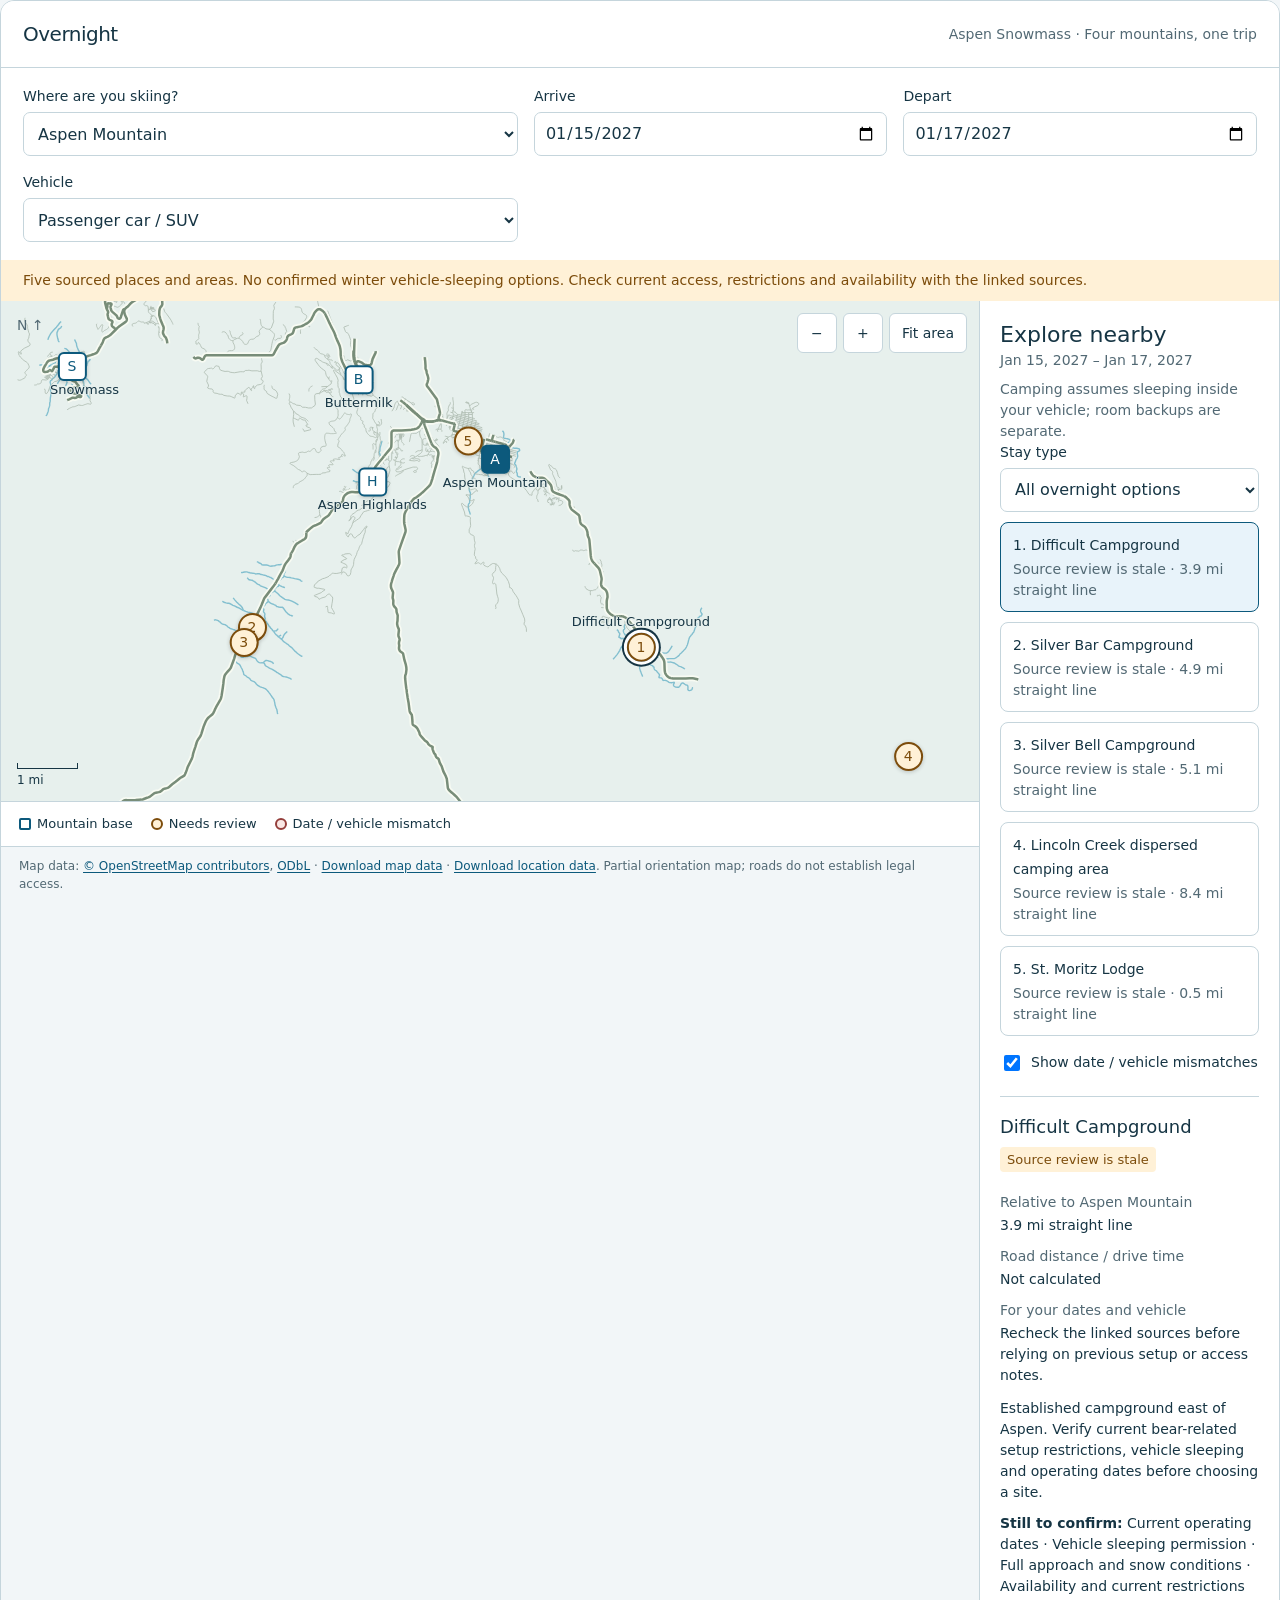
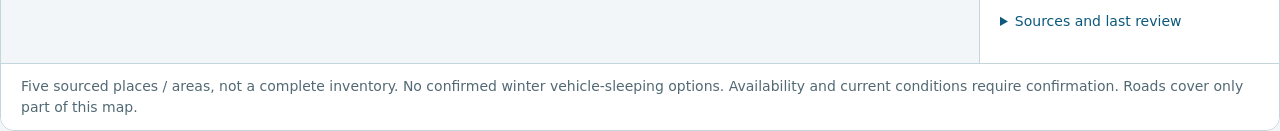
==== commit 58621bce: "Add files via upload" ====
--- a/index.html
+++ b/index.html
@@ -2,14 +2,14 @@
 <html lang="en"><head>
 <meta charset="utf-8">
 <meta name="viewport" content="width=device-width, initial-scale=1, viewport-fit=cover">
-<meta name="description" content="Explore campground examples relative to Aspen Snowmass ski resorts. An early map prototype for user testing.">
+<meta name="description" content="Explore sourced campgrounds, a dispersed camping area and a room backup near Aspen Snowmass. Compare date and vehicle limitations.">
 <meta name="robots" content="noindex,nofollow">
 <meta name="color-scheme" content="light dark">
 <title>Overnight · Aspen Snowmass</title>
 <link rel="icon" href="data:,">
 <style>html{color-scheme:light dark;background:light-dark(#f2f6f8,#111e28)}body{margin:0;padding:env(safe-area-inset-top) env(safe-area-inset-right) env(safe-area-inset-bottom) env(safe-area-inset-left)}#aspen-overnight{max-width:1440px;margin:auto;min-height:100vh}@media(pointer:coarse){#aspen-overnight .ap-mapnav button{min-height:44px;min-width:44px}#aspen-overnight .ap-checkbox{min-height:44px}}</style>
 </head><body>
-<noscript>This map needs JavaScript. The two examples are Difficult Campground and Silver Bar Campground. Neither is an approved winter vehicle-sleeping option.</noscript>
+<noscript>This map needs JavaScript to load overnight-options.json and evaluate your trip. No confirmed winter vehicle-sleeping options are listed.</noscript>
 <div id="aspen-overnight" aria-label="Aspen overnight planner map concept">
 <style>
 #aspen-overnight{color-scheme:light dark;--ap-bg:light-dark(#f2f6f8,#111e28);--ap-panel:light-dark(#fff,#1a2b36);--ap-map:light-dark(#e7f0ed,#1b302e);--ap-ink:light-dark(#163544,#ecf4f7);--ap-sub:light-dark(#526974,#b1c6ce);--ap-line:light-dark(#c5d5dc,#405b67);--ap-blue:light-dark(#0c597c,#96d8f7);--ap-selected:light-dark(#e8f3fa,#263f50);--ap-amber:light-dark(#7c4c0b,#ffcf91);--ap-amber-bg:light-dark(#fff1d7,#413324);--ap-red:light-dark(#943e3b,#ffb5ae);--ap-red-bg:light-dark(#fae8e5,#4d292a);--ap-road:light-dark(#abb9ae,#667967);--ap-casing:light-dark(#f8fbf3,#253d37);--ap-major:light-dark(#788d79,#96ab92);--ap-river:light-dark(#83bfcf,#416e84);font:400 16px/1.5 system-ui,sans-serif;color:var(--ap-ink);background:var(--ap-bg);border:1px solid var(--ap-line);border-radius:14px;overflow:hidden}
@@ -85,9 +85,10 @@
 <label class="ap-field">Where are you skiing?<select id="ap-resort"><option value="aspen">Aspen Mountain</option><option value="highlands">Aspen Highlands</option><option value="buttermilk">Buttermilk</option><option value="snowmass">Snowmass</option></select></label>
 <label class="ap-field">Arrive<input id="ap-arrive" type="date" value="2027-01-15" required></label>
 <label class="ap-field">Depart<input id="ap-depart" type="date" value="2027-01-17" required></label>
+<label class="ap-field">Vehicle<select id="ap-vehicle"><option value="passenger_car">Passenger car / SUV</option><option value="high_clearance">High clearance</option><option value="motorhome">Motorhome</option></select></label>
 </div>
 <p id="ap-error" class="ap-error" role="alert" hidden></p>
-<div class="ap-notice">Map concept · Real locations. These examples are not approved winter overnight options.</div>
+<div class="ap-notice" id="ap-source-status" role="status">Loading sourced overnight options…</div>
 <div class="ap-work">
 <section class="ap-map-area" aria-label="Map of Aspen mountain bases and campground examples">
 <div class="ap-map" id="ap-map">
@@ -98,108 +99,24 @@
 <div class="ap-scale" id="ap-scale" aria-hidden="true"></div>
 <div class="ap-loading" id="ap-loading" role="status">Loading map…</div>
 </div>
-<div class="ap-legend"><span><i class="ap-key mountain" aria-hidden="true"></i>Mountain base</span><span><i class="ap-key review" aria-hidden="true"></i>Needs review</span><span><i class="ap-key excluded" aria-hidden="true"></i>Setup mismatch</span></div>
-<div class="ap-attribution">Map data: <a href="https://www.openstreetmap.org/copyright" target="_blank" rel="noopener noreferrer">© OpenStreetMap contributors</a>, <a href="https://opendatacommons.org/licenses/odbl/1-0/" target="_blank" rel="noopener noreferrer">ODbL</a> · <a href="./map-data.json" download>Download map data</a>. Partial orientation map; roads do not establish legal access.</div>
+<div class="ap-legend"><span><i class="ap-key mountain" aria-hidden="true"></i>Mountain base</span><span><i class="ap-key review" aria-hidden="true"></i>Needs review</span><span><i class="ap-key excluded" aria-hidden="true"></i>Date / vehicle mismatch</span></div>
+<div class="ap-attribution">Map data: <a href="https://www.openstreetmap.org/copyright" target="_blank" rel="noopener noreferrer">© OpenStreetMap contributors</a>, <a href="https://opendatacommons.org/licenses/odbl/1-0/" target="_blank" rel="noopener noreferrer">ODbL</a> · <a href="./map-data.json" download>Download map data</a> · <a href="./overnight-options.json" download>Download location data</a>. Partial orientation map; roads do not establish legal access.</div>
 </section>
 <aside class="ap-side" aria-label="Campground list and selected place">
 <h2>Explore nearby</h2>
 <p class="ap-small" id="ap-trip-summary" aria-live="polite"></p>
-<p class="ap-small" style="margin-top:8px">Sleeping inside a car / SUV</p>
+<p class="ap-small" style="margin-top:8px">Camping assumes sleeping inside your vehicle; room backups are separate.</p>
+<label class="ap-field">Stay type<select id="ap-kind"><option value="all">All overnight options</option><option value="campground">Campgrounds</option><option value="dispersed">Dispersed camping</option><option value="lodging">Room backups</option></select></label>
 <div id="ap-list"></div>
-<label class="ap-checkbox"><input id="ap-show-excluded" type="checkbox" checked>Show setup mismatches</label>
+<label class="ap-checkbox"><input id="ap-show-excluded" type="checkbox" checked>Show date / vehicle mismatches</label>
 <div id="ap-detail" class="ap-detail" aria-live="polite"></div>
 </aside>
 </div>
-<footer class="ap-foot">Two researched examples, not a complete inventory. Dates, fees, vehicle-sleeping permission, road conditions and availability still need review.</footer>
-<script type="application/json" id="ap-data">{"retrieved":"2026-09-19","bounds":[[-106.986,39.126],[-106.749,39.249]],"roads":{"type":"FeatureCollection","features":[{"type":"Feature","properties":{"osm_id":"17117503","name":"East Cooper Avenue","kind":"minor","highway":"residential"},"geometry":{"type":"LineString","coordinates":[[-106.8212195,39.1885321],[-106.8213401,39.1885581],[-106.822288,39.188762],[-106.8223996,39.188786],[-106.8224922,39.188805],[-106.8235264,39.1890171],[-106.8236206,39.1890364]]}},{"type":"Feature","properties":{"osm_id":"17117504","name":"Ute Court","kind":"minor","highway":"residential"},"geometry":{"type":"LineString","coordinates":[[-106.8152531,39.1841387],[-106.8155548,39.183974],[-106.8155976,39.1839319],[-106.8156091,39.1838815],[-106.8155852,39.183826],[-106.8155087,39.1837667],[-106.8154807,39.1837284],[-106.8154783,39.1836704]]}},{"type":"Feature","properties":{"osm_id":"17117805","name":"Unnamed road","kind":"minor","highway":"service"},"geometry":{"type":"LineString","coordinates":[[-106.8258365,39.1900156],[-106.8258409,39.1899724],[-106.8258257,39.1899373],[-106.8258038,39.1899091],[-106.825758,39.1898927],[-106.8247758,39.1897003],[-106.8247045,39.1896863]]}},{"type":"Feature","properties":{"osm_id":"17117851","name":"Unnamed road","kind":"minor","highway":"track"},"geometry":{"type":"LineString","coordinates":[[-106.8205451,39.1824191],[-106.8214332,39.1827131],[-106.8215856,39.1828275],[-106.8218538,39.1830684],[-106.8220398,39.1832354],[-106.8225304,39.1837926],[-106.8228145,39.1840709],[-106.822847,39.1842122],[-106.8228532,39.1842389],[-106.8228936,39.184591],[-106.8229579,39.1847853],[-106.8230608,39.1849029],[-106.823177,39.1849713],[-106.8233505,39.1851038],[-106.8233982,39.1852029],[-106.8234155,39.1854247],[-106.8233812,39.1855918],[-106.8233211,39.1858645],[-106.8233137,39.1860029]]}},{"type":"Feature","properties":{"osm_id":"17117873","name":"Unnamed road","kind":"minor","highway":"service"},"geometry":{"type":"LineString","coordinates":[[-106.8148433,39.1851058],[-106.8147635,39.1850435],[-106.8140724,39.1848931],[-106.8139857,39.1848969],[-106.8135462,39.1848041]]}},{"type":"Feature","properties":{"osm_id":"17118014","name":"Unnamed road","kind":"minor","highway":"service"},"geometry":{"type":"LineString","coordinates":[[-106.822949,39.1909973],[-106.8241585,39.1912492],[-106.8252544,39.1914775],[-106.8253428,39.1914959],[-106.8254238,39.1915128],[-106.8256752,39.1915651],[-106.8265275,39.1917427],[-106.8266111,39.1917601],[-106.8276195,39.1919702],[-106.8277039,39.1919878],[-106.8288687,39.1922304],[-106.8300623,39.192468],[-106.8311393,39.1927017],[-106.8312341,39.1927223]]}},{"type":"Feature","properties":{"osm_id":"17118798","name":"Unnamed road","kind":"minor","highway":"service"},"geometry":{"type":"LineString","coordinates":[[-106.8244356,39.1904738],[-106.8255306,39.1906909],[-106.8256196,39.1907085],[-106.8266722,39.1909266],[-106.8267144,39.1909332],[-106.8267939,39.1909458],[-106.826924,39.1909683],[-106.8273737,39.1910647]]}},{"type":"Feature","properties":{"osm_id":"17119002","name":"Unnamed road","kind":"minor","highway":"service"},"geometry":{"type":"LineString","coordinates":[[-106.8194551,39.1864623],[-106.8193335,39.1864072],[-106.8193598,39.1863359],[-106.8193924,39.1863071],[-106.8194636,39.1862799]]}},{"type":"Feature","properties":{"osm_id":"17119068","name":"Unnamed road","kind":"minor","highway":"service"},"geometry":{"type":"LineString","coordinates":[[-106.8179713,39.1909061],[-106.8190687,39.1911297]]}},{"type":"Feature","properties":{"osm_id":"17119133","name":"North Monarch Street","kind":"minor","highway":"residential"},"geometry":{"type":"LineString","coordinates":[[-106.8204062,39.1909278],[-106.8203693,39.1910397],[-106.8202679,39.1913473],[-106.8201578,39.1916575],[-106.8201299,39.1917362],[-106.8200026,39.1921225],[-106.819887,39.192451],[-106.8198915,39.1924844],[-106.8199094,39.1925158]]}},{"type":"Feature","properties":{"osm_id":"17119164","name":"South Original Street","kind":"minor","highway":"residential"},"geometry":{"type":"LineString","coordinates":[[-106.8164248,39.185275],[-106.8164074,39.1853435],[-106.8163657,39.1853962],[-106.8161409,39.1855597],[-106.8158776,39.1858171],[-106.8158437,39.1858729],[-106.8157488,39.186154],[-106.8156083,39.1865418]]}},{"type":"Feature","properties":{"osm_id":"17119165","name":"Gilbert Street","kind":"minor","highway":"residential"},"geometry":{"type":"LineString","coordinates":[[-106.823185,39.1866377],[-106.8231175,39.1866194],[-106.8225479,39.1864652],[-106.8219549,39.1863458]]}},{"type":"Feature","properties":{"osm_id":"17119194","name":"South Monarch Street","kind":"minor","highway":"residential"},"geometry":{"type":"LineString","coordinates":[[-106.8222014,39.185652],[-106.8220943,39.1859432],[-106.8219549,39.1863458],[-106.8216194,39.1873285],[-106.8215138,39.187673],[-106.8214855,39.1877655],[-106.8214568,39.1878481],[-106.8213518,39.1881507],[-106.8212195,39.1885321],[-106.8210825,39.188921],[-106.8209777,39.1892276],[-106.8209447,39.189324],[-106.8209187,39.189399],[-106.8208052,39.1897263],[-106.8207165,39.1900239],[-106.8206936,39.1901008],[-106.8206595,39.190198],[-106.8205509,39.190507],[-106.8204501,39.1908],[-106.8204062,39.1909278]]}},{"type":"Feature","properties":{"osm_id":"17119258","name":"Aspen Mountain Road","kind":"minor","highway":"track"},"geometry":{"type":"LineString","coordinates":[[-106.8180513,39.1505961],[-106.817962,39.1508225],[-106.8179251,39.1509781],[-106.8180587,39.1512703],[-106.8179776,39.1515738],[-106.817821,39.1517224],[-106.8174896,39.151982],[-106.8172864,39.1523385],[-106.8172152,39.1528801],[-106.8172509,39.153132],[-106.8174472,39.1536269],[-106.8176511,39.1541647],[-106.8179044,39.1560165],[-106.8179178,39.1561141],[-106.8180095,39.1564592],[-106.818123,39.1566084],[-106.8182768,39.1567106],[-106.8184579,39.1567015],[-106.8186631,39.1566009],[-106.8188701,39.1566238],[-106.8189517,39.156727],[-106.8189871,39.1568832],[-106.8189644,39.1571025],[-106.8188146,39.1574936],[-106.8186884,39.1578432],[-106.8186852,39.1580285],[-106.8187046,39.1581708],[-106.8189647,39.1584797],[-106.8190572,39.1586337],[-106.8190784,39.1587903],[-106.8190131,39.1589151],[-106.8189726,39.1589926],[-106.8188602,39.1591496],[-106.8183448,39.1594741],[-106.8181988,39.159572],[-106.818155,39.1596751],[-106.8180165,39.160001],[-106.8180311,39.160446],[-106.8179096,39.1610007],[-106.8180081,39.1613374],[-106.8181399,39.161368],[-106.8187166,39.1614427],[-106.8189953,39.161418],[-106.8197428,39.1610618],[-106.8201147,39.1607579],[-106.8203807,39.1606573],[-106.8205822,39.1606418],[-106.8208217,39.1607059],[-106.8210707,39.1607938],[-106.8215985,39.1610107],[-106.8217127,39.1611029],[-106.8217476,39.1612445],[-106.8217239,39.1613038],[-106.8216693,39.161387],[-106.8216612,39.1613987],[-106.8215733,39.161525],[-106.8216046,39.1616527],[-106.8216598,39.1617325],[-106.8217597,39.1617541],[-106.8217817,39.1617606],[-106.8219445,39.1617326],[-106.8221557,39.1615977],[-106.8223129,39.16138],[-106.8225276,39.1612994],[-106.8227385,39.1613045],[-106.8229223,39.1614272],[-106.8229606,39.1614543],[-106.8231622,39.161597],[-106.8233323,39.1616221],[-106.823662,39.1615729],[-106.824243,39.16138],[-106.8243633,39.1613882],[-106.8244176,39.1614713],[-106.8243884,39.1615439],[-106.8237731,39.1620637],[-106.8237098,39.1621948],[-106.8237324,39.1622996],[-106.8241615,39.1626518],[-106.8242072,39.1630018],[-106.8242722,39.1631287],[-106.8245348,39.1633536],[-106.8246025,39.1634875],[-106.8244737,39.1643816],[-106.8243496,39.1648009],[-106.8243546,39.1649865],[-106.8245409,39.1655232],[-106.8245591,39.1657422],[-106.8243904,39.1662666],[-106.8243691,39.1664648],[-106.8245666,39.1670001],[-106.8246778,39.167923],[-106.8248478,39.1680991],[-106.8255773,39.16834],[-106.8259318,39.1685757],[-106.8261427,39.1687844],[-106.826173,39.169152],[-106.826173,39.169472],[-106.8261223,39.1696461],[-106.8260279,39.1698018],[-106.8259397,39.1699473],[-106.825881,39.1700441],[-106.825744,39.1704095],[-106.8257232,39.1705431],[-106.8258282,39.1715514],[-106.8258413,39.1718785],[-106.8257731,39.1722966],[-106.8258187,39.1724245],[-106.8259339,39.1725381],[-106.8261671,39.1726358],[-106.8269756,39.172794],[-106.8273043,39.1727638],[-106.8274091,39.1728192],[-106.8276237,39.1737242],[-106.8281794,39.1748201],[-106.8285609,39.1755982],[-106.8285552,39.1757054],[-106.8284282,39.1758073],[-106.8282391,39.1757708],[-106.8276603,39.1753271],[-106.8269998,39.174979],[-106.826635,39.1749301],[-106.8263556,39.174967],[-106.8258691,39.175195],[-106.8254756,39.1754702],[-106.8251232,39.1757253],[-106.8248567,39.1762403],[-106.824608,39.1766827],[-106.8246958,39.1767227],[-106.8248521,39.1767152],[-106.8252382,39.1764653],[-106.825447,39.1764179],[-106.8257936,39.1764752],[-106.8261818,39.176651],[-106.8262911,39.1769042],[-106.8265119,39.1773035],[-106.8266044,39.1774094],[-106.8268729,39.1776077],[-106.8271556,39.1777313],[-106.8271772,39.1778186],[-106.8270895,39.1778709],[-106.8260543,39.1777391],[-106.8258394,39.1777711],[-106.8253925,39.1779149],[-106.8249878,39.1781077],[-106.824547,39.1785439],[-106.8241445,39.1787341],[-106.8240822,39.1787635],[-106.8239065,39.1787953],[-106.8236611,39.1786677],[-106.8235797,39.1786981],[-106.8235478,39.1787639],[-106.8240379,39.179141],[-106.8242889,39.1792669],[-106.8244816,39.1792926],[-106.824549,39.1792715],[-106.8248473,39.1791781],[-106.8252286,39.1791245],[-106.8253565,39.1790882],[-106.8256927,39.1789928],[-106.8260057,39.1791166],[-106.8262467,39.1792629],[-106.8263988,39.1794423],[-106.8263886,39.1797456],[-106.826451,39.1801335],[-106.8266089,39.1804754],[-106.8267499,39.1806495],[-106.8271193,39.1808525],[-106.8274052,39.1813438],[-106.8275382,39.182073],[-106.8275813,39.1826191],[-106.8276009,39.1828776],[-106.8278062,39.1832416],[-106.8279119,39.1837567],[-106.8280319,39.184046],[-106.8281218,39.1841556],[-106.8282182,39.1842751],[-106.8282632,39.1843797],[-106.8283018,39.1844793],[-106.8282825,39.1845689],[-106.8282246,39.1846088],[-106.8281411,39.1846337],[-106.828064,39.1845889],[-106.8279419,39.1844843],[-106.8277556,39.1844195],[-106.8275178,39.1843598],[-106.8272994,39.184295],[-106.8270038,39.1842253],[-106.8267853,39.1841556],[-106.8265476,39.1841207],[-106.8263822,39.1841207],[-106.8263227,39.1841207],[-106.8261101,39.1841646],[-106.8258354,39.1842079],[-106.8256534,39.184109],[-106.8254846,39.183759],[-106.825458,39.1837039],[-106.8253537,39.1836344],[-106.8250068,39.1835605],[-106.824874,39.1835019],[-106.8247895,39.183381],[-106.8247411,39.1831919],[-106.8247064,39.1830532],[-106.8246156,39.1829495],[-106.8244096,39.1828394],[-106.8242118,39.1828016],[-106.8232646,39.1827105],[-106.8228026,39.1826392],[-106.8226478,39.1826311],[-106.8225128,39.182632],[-106.8222533,39.1826428],[-106.8221137,39.1826139],[-106.82186,39.1824426],[-106.821654,39.1823902],[-106.8214108,39.1824002],[-106.8210687,39.1824344],[-106.8209023,39.1824371],[-106.8206696,39.1824074],[-106.8205451,39.1824191],[-106.8204729,39.1824498],[-106.820417,39.1825508],[-106.8203344,39.1827186],[-106.8200028,39.1830767],[-106.8198154,39.1832309],[-106.8196129,39.1833256],[-106.8193104,39.1834104],[-106.8190614,39.1834681],[-106.8188577,39.1834726],[-106.8186564,39.1834591],[-106.8185524,39.183445],[-106.8185098,39.1834393],[-106.8184365,39.1835042],[-106.8184341,39.1835926],[-106.8184702,39.1836792],[-106.8185119,39.1837178],[-106.8185424,39.183746],[-106.8188391,39.1839011],[-106.8190905,39.1840887],[-106.8192289,39.184279],[-106.8192836,39.1845992],[-106.8192092,39.1848545],[-106.8190555,39.1852712],[-106.8189729,39.1853181],[-106.8189163,39.1853342],[-106.8188298,39.1853587],[-106.8181502,39.1854633],[-106.8179663,39.1854435],[-106.8178965,39.1854029],[-106.8177463,39.1852069]]}},{"type":"Feature","properties":{"osm_id":"17119343","name":"Snark Street","kind":"minor","highway":"residential"},"geometry":{"type":"LineString","coordinates":[[-106.8220943,39.1859432],[-106.8215061,39.1858184]]}},{"type":"Feature","properties":{"osm_id":"17119434","name":"North Mill Street","kind":"major","highway":"tertiary"},"geometry":{"type":"LineString","coordinates":[[-106.819217,39.1906813],[-106.8191782,39.1907985],[-106.8191704,39.190822],[-106.8190687,39.1911297],[-106.8189854,39.1913869],[-106.8189532,39.1914862],[-106.8189284,39.1915578],[-106.8186791,39.1921395]]}},{"type":"Feature","properties":{"osm_id":"17119461","name":"East Dean Court","kind":"minor","highway":"residential"},"geometry":{"type":"LineString","coordinates":[[-106.8237296,39.1877252],[-106.824127,39.1878102]]}},{"type":"Feature","properties":{"osm_id":"17119462","name":"East Dean Court","kind":"minor","highway":"residential"},"geometry":{"type":"LineString","coordinates":[[-106.8216194,39.1873285],[-106.8225068,39.1875044],[-106.8227281,39.1875483],[-106.8228341,39.1875693]]}},{"type":"Feature","properties":{"osm_id":"17119491","name":"Ute Avenue","kind":"minor","highway":"residential"},"geometry":{"type":"LineString","coordinates":[[-106.8114212,39.1810549],[-106.811698,39.1811562],[-106.8117814,39.1811975],[-106.811926,39.1812794],[-106.8120535,39.1813359],[-106.8134671,39.1820488],[-106.8137105,39.1821857],[-106.8138191,39.1822632],[-106.8139533,39.1824497],[-106.814239,39.1829527],[-106.8143947,39.1832018],[-106.8144682,39.1833193],[-106.8146098,39.1834701],[-106.8146282,39.1834892],[-106.8152531,39.1841387],[-106.8153629,39.184245],[-106.8154435,39.1843169],[-106.8157391,39.1845815],[-106.8163895,39.1852138],[-106.8164248,39.185275]]}},{"type":"Feature","properties":{"osm_id":"17119500","name":"East Hyman Avenue","kind":"minor","highway":"residential"},"geometry":{"type":"LineString","coordinates":[[-106.8119062,39.1874549],[-106.8126204,39.1876018],[-106.8127252,39.1876233],[-106.8128128,39.1876413],[-106.8138059,39.1878456],[-106.8139073,39.1878664],[-106.8140219,39.1878899],[-106.8149523,39.1880812],[-106.8150729,39.188106],[-106.8152055,39.1881333],[-106.8161449,39.1883264],[-106.8162601,39.1883501],[-106.8163633,39.1883713],[-106.8173169,39.1885675],[-106.8174308,39.1885909]]}},{"type":"Feature","properties":{"osm_id":"17119503","name":"Ute Place","kind":"minor","highway":"residential"},"geometry":{"type":"LineString","coordinates":[[-106.814239,39.1829527],[-106.8141343,39.1829872],[-106.8140272,39.1830339],[-106.8139495,39.1830844],[-106.8139089,39.1831255],[-106.8138766,39.1831841],[-106.8138396,39.183302],[-106.8138217,39.1833406],[-106.8137936,39.183384],[-106.8137489,39.1834215],[-106.8136954,39.1834499],[-106.8136308,39.1834691],[-106.8135367,39.183483],[-106.8134435,39.1834886],[-106.8133536,39.1834833],[-106.8132548,39.1834685],[-106.8131138,39.1834417],[-106.8130346,39.1834163],[-106.8129603,39.1833784],[-106.8129017,39.1833314],[-106.8128598,39.1832834],[-106.8128334,39.1832383],[-106.8127689,39.1830908],[-106.812739,39.1830406],[-106.8126898,39.1829963],[-106.8126189,39.1829613],[-106.8125289,39.1829406],[-106.8124326,39.1829421],[-106.81234,39.1829698],[-106.8122762,39.1830152],[-106.8122296,39.1830689],[-106.8122107,39.1831315],[-106.8122153,39.1831809],[-106.812232,39.1832515],[-106.812252,39.1833269]]}},{"type":"Feature","properties":{"osm_id":"17119533","name":"West Hopkins Avenue","kind":"minor","highway":"residential"},"geometry":{"type":"LineString","coordinates":[[-106.8230823,39.1905993],[-106.8231876,39.1906216],[-106.8243029,39.1908574]]}},{"type":"Feature","properties":{"osm_id":"17119535","name":"Rio Grande Place","kind":"minor","highway":"residential"},"geometry":{"type":"LineString","coordinates":[[-106.8186791,39.1921395],[-106.8185256,39.1921043],[-106.8184211,39.1920803],[-106.8183332,39.1920426],[-106.8182634,39.1920124],[-106.8176739,39.1916253],[-106.8175915,39.1915877],[-106.8175443,39.191571],[-106.8175011,39.1915558],[-106.8174099,39.1915364],[-106.8173358,39.1915296],[-106.8172616,39.1915291],[-106.8171781,39.1915394],[-106.8170154,39.1915614],[-106.8168257,39.1916054],[-106.816711,39.1916212],[-106.8165893,39.1916234],[-106.8164596,39.1916132],[-106.8163054,39.1915701],[-106.8160079,39.1914583],[-106.8159382,39.1914205],[-106.8157463,39.1912785],[-106.8156276,39.1911527],[-106.815615,39.1911393],[-106.8155245,39.1909963],[-106.815456,39.1908156],[-106.8154388,39.1907025]]}},{"type":"Feature","properties":{"osm_id":"17119744","name":"South Mill Street","kind":"minor","highway":"residential"},"geometry":{"type":"LineString","coordinates":[[-106.8213592,39.1842848],[-106.8214335,39.1844681],[-106.821461,39.1845033],[-106.821517,39.1845238],[-106.8215719,39.1845296],[-106.82163,39.184513],[-106.8216652,39.1844853],[-106.8216846,39.1844464],[-106.8216823,39.1844014],[-106.8216506,39.1843543],[-106.8215991,39.1843284],[-106.8213592,39.1842848],[-106.8212602,39.1842657],[-106.8211933,39.1842702],[-106.8211265,39.1842967],[-106.8210773,39.1843447],[-106.8210493,39.1843997],[-106.8210496,39.1844532],[-106.8210691,39.1845067],[-106.821103,39.1845428],[-106.8211401,39.1845643],[-106.8212133,39.1845978],[-106.8212497,39.1846223],[-106.8212771,39.1846576],[-106.8212892,39.1846945],[-106.82129,39.1847207],[-106.8212814,39.1847488],[-106.821049,39.1854179],[-106.8210219,39.1854944],[-106.8204539,39.1870939],[-106.8203371,39.1874232],[-106.820303,39.1875192],[-106.8202688,39.1876119],[-106.8201995,39.1877994],[-106.8201648,39.1878983],[-106.8201491,39.1879511]]}},{"type":"Feature","properties":{"osm_id":"17119882","name":"Little Cloud Trail","kind":"minor","highway":"service"},"geometry":{"type":"LineString","coordinates":[[-106.8248096,39.1893027],[-106.8250741,39.1892283],[-106.8251916,39.1892004],[-106.8253513,39.189184],[-106.8255596,39.1891397],[-106.8256451,39.1891318],[-106.8257174,39.1891442],[-106.8258812,39.1891951],[-106.8259421,39.1892084],[-106.8261016,39.1892319],[-106.8262245,39.1892699],[-106.8262961,39.1893095],[-106.8263627,39.1893519],[-106.8264758,39.1894497],[-106.8265494,39.1895285],[-106.8266064,39.1896063],[-106.8266509,39.189705],[-106.8266836,39.1898049],[-106.8267183,39.1899347],[-106.8267209,39.1899951],[-106.8267297,39.1900512],[-106.8267434,39.1900884],[-106.826766,39.1901237]]}},{"type":"Feature","properties":{"osm_id":"17119883","name":"South 1st Street","kind":"minor","highway":"residential"},"geometry":{"type":"LineString","coordinates":[[-106.8240207,39.1916557],[-106.8240576,39.1915468],[-106.8241585,39.1912492],[-106.8243029,39.1908574]]}},{"type":"Feature","properties":{"osm_id":"17119927","name":"North Galena Street","kind":"minor","highway":"residential"},"geometry":{"type":"LineString","coordinates":[[-106.818059,39.1904417],[-106.8180265,39.1905647],[-106.8179962,39.1906791],[-106.8179104,39.1908274]]}},{"type":"Feature","properties":{"osm_id":"17119988","name":"South Galena Street","kind":"minor","highway":"residential"},"geometry":{"type":"LineString","coordinates":[[-106.820256,39.185301],[-106.8201959,39.1853362],[-106.8201557,39.1853869],[-106.819884,39.1861452],[-106.8198425,39.18622],[-106.8197725,39.1862907],[-106.8197007,39.1863305],[-106.8195496,39.1863921],[-106.8195043,39.1864193],[-106.8194551,39.1864623],[-106.8194322,39.1865015],[-106.8193211,39.1868329],[-106.819154,39.1872813],[-106.8191211,39.1873714],[-106.8190527,39.1875583],[-106.8190162,39.1876629]]}},{"type":"Feature","properties":{"osm_id":"17120326","name":"Powder Lane","kind":"minor","highway":"service"},"geometry":{"type":"LineString","coordinates":[[-106.8167055,39.1836429],[-106.8167429,39.1834174],[-106.8167404,39.1833313],[-106.8167025,39.1832702],[-106.8166218,39.1832036],[-106.8166211,39.1831425],[-106.816575,39.1830838],[-106.8164977,39.1830564],[-106.8164384,39.1830692],[-106.8164096,39.1831023],[-106.8164162,39.1831451],[-106.8164442,39.1831871],[-106.816538,39.1832107],[-106.8166218,39.1832036]]}},{"type":"Feature","properties":{"osm_id":"17120328","name":"West Hyman Avenue","kind":"minor","highway":"residential"},"geometry":{"type":"LineString","coordinates":[[-106.823355,39.189812],[-106.8245768,39.1900656],[-106.8246502,39.1900811],[-106.8257588,39.1903154],[-106.8264868,39.1904623],[-106.8266101,39.1905029],[-106.826713,39.1905501],[-106.8267824,39.190596]]}},{"type":"Feature","properties":{"osm_id":"17120336","name":"North Spring Street","kind":"minor","highway":"residential"},"geometry":{"type":"LineString","coordinates":[[-106.8157038,39.1899542],[-106.8156632,39.1900687],[-106.8154388,39.1907025]]}},{"type":"Feature","properties":{"osm_id":"17120353","name":"South Spring Street","kind":"minor","highway":"residential"},"geometry":{"type":"LineString","coordinates":[[-106.8172646,39.1860886],[-106.8170384,39.1867556],[-106.817005,39.1868541]]}},{"type":"Feature","properties":{"osm_id":"17120367","name":"Juan Street","kind":"minor","highway":"residential"},"geometry":{"type":"LineString","coordinates":[[-106.8230235,39.1871171],[-106.8231373,39.18714],[-106.8238037,39.1872739],[-106.8239942,39.1873122],[-106.8240919,39.1873543],[-106.824178,39.1874136]]}},{"type":"Feature","properties":{"osm_id":"17120544","name":"South Garmisch Street","kind":"minor","highway":"residential"},"geometry":{"type":"LineString","coordinates":[[-106.824178,39.1874136],[-106.8241978,39.18746],[-106.8242088,39.1875156],[-106.8242012,39.187581],[-106.8241443,39.1877569],[-106.824127,39.1878102],[-106.8240708,39.1879818],[-106.823991,39.1881648],[-106.8239061,39.1882402],[-106.8237627,39.1886401],[-106.8236463,39.1889648],[-106.8236206,39.1890364]]}},{"type":"Feature","properties":{"osm_id":"17120772","name":"East Dean Street","kind":"minor","highway":"residential"},"geometry":{"type":"LineString","coordinates":[[-106.8145644,39.1859216],[-106.8146424,39.1859369],[-106.8156407,39.1861328],[-106.8157488,39.186154]]}},{"type":"Feature","properties":{"osm_id":"17120773","name":"East Dean Street","kind":"minor","highway":"residential"},"geometry":{"type":"LineString","coordinates":[[-106.8193211,39.1868329],[-106.8194273,39.1868557],[-106.8194904,39.1868692],[-106.8199129,39.1869596],[-106.8203557,39.1870483],[-106.8204539,39.1870939],[-106.8213282,39.1872779]]}},{"type":"Feature","properties":{"osm_id":"17120927","name":"South Aspen Street","kind":"major","highway":"tertiary"},"geometry":{"type":"LineString","coordinates":[[-106.8226719,39.1879965],[-106.8226397,39.1880897],[-106.8225314,39.1883956],[-106.8224259,39.1887097],[-106.8223996,39.188786],[-106.8223724,39.1888653],[-106.8222629,39.1891844],[-106.8221616,39.18948],[-106.8221324,39.1895651],[-106.8221088,39.1896339],[-106.8219993,39.1899538],[-106.8218629,39.1903472],[-106.821835,39.1904292],[-106.8217262,39.1907491],[-106.8216236,39.1910485],[-106.8215833,39.1911659]]}},{"type":"Feature","properties":{"osm_id":"17121087","name":"Neale Avenue","kind":"major","highway":"tertiary"},"geometry":{"type":"LineString","coordinates":[[-106.8146578,39.1893271],[-106.8145721,39.1893172],[-106.814198,39.1892346],[-106.8140851,39.1892263],[-106.8140454,39.1892327],[-106.813999,39.1892391]]}},{"type":"Feature","properties":{"osm_id":"17121093","name":"Queen Street","kind":"minor","highway":"residential"},"geometry":{"type":"LineString","coordinates":[[-106.8133316,39.1897041],[-106.8132632,39.1896627],[-106.8130419,39.1895286],[-106.8128987,39.1894941],[-106.8127156,39.1894669],[-106.8125347,39.1894596]]}},{"type":"Feature","properties":{"osm_id":"17121188","name":"West End Street","kind":"minor","highway":"residential"},"geometry":{"type":"LineString","coordinates":[[-106.8148433,39.1851058],[-106.8147101,39.1855002],[-106.8145644,39.1859216],[-106.8144672,39.1862259],[-106.8144419,39.1863051],[-106.8144175,39.1863778],[-106.8143115,39.1866933],[-106.8141924,39.1869905],[-106.8141513,39.1870932],[-106.8141246,39.1871691],[-106.8140188,39.1874698],[-106.8139268,39.1877969],[-106.8139073,39.1878664],[-106.8138838,39.1879346],[-106.8137677,39.1882715],[-106.8136343,39.1886588]]}},{"type":"Feature","properties":{"osm_id":"17121278","name":"South Hunter Street","kind":"minor","highway":"residential"},"geometry":{"type":"LineString","coordinates":[[-106.8179397,39.1870406],[-106.8179131,39.1871201],[-106.8178141,39.1874169],[-106.817711,39.1877206],[-106.8176823,39.1878053],[-106.8176548,39.1878967],[-106.8175616,39.1882067],[-106.8174622,39.1884986],[-106.8174308,39.1885909],[-106.8173998,39.1886813],[-106.8172908,39.1889998],[-106.8171922,39.1892877],[-106.8171622,39.1893753],[-106.8171285,39.1894736],[-106.8170196,39.1897916],[-106.8169249,39.1900739],[-106.8168799,39.1901977]]}},{"type":"Feature","properties":{"osm_id":"17121363","name":"Aspen Alps Road South","kind":"minor","highway":"residential"},"geometry":{"type":"LineString","coordinates":[[-106.8157391,39.1845815],[-106.8162234,39.18419],[-106.816474,39.1838885],[-106.8167055,39.1836429],[-106.8168038,39.1836355],[-106.81688,39.1836636],[-106.8170653,39.1837852],[-106.8171015,39.1838715],[-106.8170792,39.184205],[-106.8171976,39.184493],[-106.8172925,39.1846079],[-106.8176061,39.1848077],[-106.8176812,39.1848011],[-106.8177085,39.1846993],[-106.8175297,39.1845325],[-106.8173985,39.1843671],[-106.8173623,39.1842172],[-106.8173928,39.184016],[-106.8173444,39.1836275],[-106.8174219,39.183616],[-106.8175332,39.1836097],[-106.8176666,39.1837074],[-106.8176032,39.1839306]]}},{"type":"Feature","properties":{"osm_id":"17121365","name":"East Hopkins Avenue","kind":"minor","highway":"residential"},"geometry":{"type":"LineString","coordinates":[[-106.811495,39.1882397],[-106.8115691,39.1882332],[-106.8116544,39.1882355],[-106.81223,39.1883553],[-106.8124546,39.1884026],[-106.8136343,39.1886588],[-106.8146891,39.188873],[-106.8148019,39.1888959],[-106.8149174,39.1889193],[-106.8158765,39.189114],[-106.8159874,39.1891365],[-106.8160878,39.1891569],[-106.8170559,39.1893537],[-106.8171622,39.1893753],[-106.817275,39.1893985],[-106.8182248,39.1895941],[-106.8183365,39.1896169],[-106.8184649,39.1896442],[-106.8194055,39.1898444],[-106.8195088,39.1898664]]}},{"type":"Feature","properties":{"osm_id":"17121402","name":"Summit Street","kind":"minor","highway":"residential"},"geometry":{"type":"LineString","coordinates":[[-106.820256,39.185301],[-106.8203513,39.1852938],[-106.8204875,39.1853214],[-106.8209805,39.1854213],[-106.821049,39.1854179]]}},{"type":"Feature","properties":{"osm_id":"17121450","name":"Chance Court","kind":"minor","highway":"service"},"geometry":{"type":"LineString","coordinates":[[-106.816474,39.1838885],[-106.8163479,39.1837668],[-106.8163043,39.1837158],[-106.8162443,39.1835844]]}},{"type":"Feature","properties":{"osm_id":"17121532","name":"Unnamed road","kind":"minor","highway":"service"},"geometry":{"type":"LineString","coordinates":[[-106.8248151,39.1893809],[-106.8249924,39.1893775],[-106.8250494,39.1893932],[-106.8253949,39.1895582]]}},{"type":"Feature","properties":{"osm_id":"99250045","name":"South Original Street","kind":"major","highway":"secondary"},"geometry":{"type":"LineString","coordinates":[[-106.815337,39.1873295],[-106.8153136,39.187408],[-106.8152049,39.1877166],[-106.8151061,39.1880096],[-106.8150729,39.188106]]}},{"type":"Feature","properties":{"osm_id":"99250065","name":"East Main Street","kind":"major","highway":"secondary"},"geometry":{"type":"LineString","coordinates":[[-106.8146578,39.1893271],[-106.8146727,39.1894137],[-106.814701,39.1894746],[-106.8147644,39.1895815],[-106.8148476,39.1896648],[-106.8149732,39.1897464],[-106.8151274,39.1898119],[-106.8152936,39.1898613]]}},{"type":"Feature","properties":{"osm_id":"99250121","name":"East Cooper Avenue","kind":"minor","highway":"residential"},"geometry":{"type":"LineString","coordinates":[[-106.815337,39.1873295],[-106.8154306,39.1873486],[-106.8160238,39.1874693],[-106.8165145,39.1875692],[-106.8166277,39.1875921],[-106.8175863,39.1877859],[-106.8176823,39.1878053]]}},{"type":"Feature","properties":{"osm_id":"106308394","name":"East Main Street","kind":"major","highway":"secondary"},"geometry":{"type":"LineString","coordinates":[[-106.818059,39.1904417],[-106.8181833,39.1904674],[-106.8186195,39.1905577]]}},{"type":"Feature","properties":{"osm_id":"122098747","name":"East Main Street","kind":"major","highway":"primary"},"geometry":{"type":"LineString","coordinates":[[-106.8204062,39.1909278],[-106.8205151,39.1909496],[-106.8205276,39.1909521],[-106.8210051,39.1910472]]}},{"type":"Feature","properties":{"osm_id":"129897945","name":"Unnamed road","kind":"minor","highway":"service"},"geometry":{"type":"LineString","coordinates":[[-106.8244356,39.1904738],[-106.8233065,39.1902274],[-106.8232179,39.1902081],[-106.8231251,39.1901887],[-106.8219993,39.1899538],[-106.8219034,39.1899355],[-106.8209215,39.1897485],[-106.8208052,39.1897263],[-106.8197449,39.1894979],[-106.8196453,39.1894764],[-106.8195401,39.1894547],[-106.8185753,39.1892556],[-106.8184669,39.1892332],[-106.8173996,39.1890214],[-106.8172908,39.1889998],[-106.8171768,39.1889762],[-106.8162024,39.1887748],[-106.8161188,39.1887575],[-106.8160114,39.1887353],[-106.8150347,39.1885334],[-106.8149334,39.1885125],[-106.8148155,39.1884893],[-106.8147761,39.18848],[-106.8137677,39.1882715],[-106.81267,39.1880335],[-106.8125927,39.1880168],[-106.811742,39.187836]]}},{"type":"Feature","properties":{"osm_id":"129897946","name":"Unnamed road","kind":"minor","highway":"service"},"geometry":{"type":"LineString","coordinates":[[-106.814669,39.1892785],[-106.814773,39.1892998],[-106.8157461,39.1894995],[-106.8158527,39.1895214],[-106.815929,39.1895391],[-106.8170196,39.1897916],[-106.8171323,39.189813],[-106.8180825,39.189993],[-106.8181967,39.1900146],[-106.8183109,39.1900396],[-106.8192598,39.1902472],[-106.8193792,39.1902733],[-106.8194708,39.1902916],[-106.8205509,39.190507],[-106.8206704,39.1905316],[-106.8217262,39.1907491]]}},{"type":"Feature","properties":{"osm_id":"129897947","name":"East Hyman Avenue","kind":"minor","highway":"residential"},"geometry":{"type":"LineString","coordinates":[[-106.8209447,39.189324],[-106.8210657,39.1893486],[-106.8220196,39.1895422],[-106.8221324,39.1895651],[-106.823355,39.189812]]}},{"type":"Feature","properties":{"osm_id":"129897948","name":"Unnamed road","kind":"minor","highway":"service"},"geometry":{"type":"LineString","coordinates":[[-106.8140188,39.1874698],[-106.8151115,39.1876972],[-106.8152049,39.1877166],[-106.8153029,39.187737],[-106.8162749,39.1879391],[-106.8163813,39.1879612],[-106.816497,39.1879853],[-106.8175616,39.1882067],[-106.81766,39.1882272],[-106.8187307,39.1884498]]}},{"type":"Feature","properties":{"osm_id":"129897951","name":"Unnamed road","kind":"minor","highway":"service"},"geometry":{"type":"LineString","coordinates":[[-106.812733,39.1863638],[-106.8141977,39.1866695],[-106.8143115,39.1866933],[-106.8143907,39.1867097],[-106.8153792,39.1869137],[-106.8154732,39.1869331],[-106.8155554,39.1869503],[-106.8161617,39.187077],[-106.8165202,39.1871519],[-106.8166479,39.1871786],[-106.8170998,39.187271]]}},{"type":"Feature","properties":{"osm_id":"131933389","name":"East Main Street","kind":"major","highway":"secondary"},"geometry":{"type":"LineString","coordinates":[[-106.8157038,39.1899542],[-106.8158036,39.1899751],[-106.8167616,39.1901733],[-106.8168799,39.1901977],[-106.8169881,39.1902201],[-106.81794,39.1904171],[-106.818059,39.1904417]]}},{"type":"Feature","properties":{"osm_id":"223219040","name":"South Spring Street","kind":"minor","highway":"residential"},"geometry":{"type":"LineString","coordinates":[[-106.8167825,39.1867898],[-106.8166479,39.1871786],[-106.8165841,39.1873654],[-106.8165145,39.1875692],[-106.8164832,39.1876614],[-106.8163813,39.1879612],[-106.8162837,39.1882743],[-106.8162601,39.1883501],[-106.8162283,39.1884418],[-106.8161188,39.1887575],[-106.8160166,39.1890523],[-106.8159874,39.1891365],[-106.815957,39.1892233],[-106.8158527,39.1895214],[-106.8157435,39.1898387],[-106.8157038,39.1899542]]}},{"type":"Feature","properties":{"osm_id":"223229509","name":"East Bleeker Street","kind":"minor","highway":"residential"},"geometry":{"type":"LineString","coordinates":[[-106.8154388,39.1907025],[-106.8153778,39.1906899],[-106.814571,39.1905228]]}},{"type":"Feature","properties":{"osm_id":"223229517","name":"South Mill Street","kind":"minor","highway":"residential"},"geometry":{"type":"LineString","coordinates":[[-106.8195088,39.1898664],[-106.8194823,39.1899495],[-106.8193792,39.1902733],[-106.8192627,39.1905663],[-106.819217,39.1906813]]}},{"type":"Feature","properties":{"osm_id":"223229521","name":"Unnamed road","kind":"minor","highway":"service"},"geometry":{"type":"LineString","coordinates":[[-106.8222629,39.1891844],[-106.8223616,39.189204],[-106.8233923,39.1894089],[-106.8234866,39.1894276],[-106.8235846,39.1894484],[-106.8246006,39.1896642],[-106.8247045,39.1896863]]}},{"type":"Feature","properties":{"osm_id":"228726063","name":"Unnamed road","kind":"minor","highway":"service"},"geometry":{"type":"LineString","coordinates":[[-106.8199129,39.1869596],[-106.8199082,39.186993],[-106.8198986,39.1870608]]}},{"type":"Feature","properties":{"osm_id":"228726064","name":"Unnamed road","kind":"minor","highway":"service"},"geometry":{"type":"LineString","coordinates":[[-106.8202021,39.1871232],[-106.8202856,39.1871232],[-106.820338,39.1870903]]}},{"type":"Feature","properties":{"osm_id":"228726066","name":"Unnamed road","kind":"minor","highway":"service"},"geometry":{"type":"LineString","coordinates":[[-106.8194864,39.1869202],[-106.8195151,39.1869608],[-106.8195674,39.1869927]]}},{"type":"Feature","properties":{"osm_id":"228726068","name":"Unnamed road","kind":"minor","highway":"service"},"geometry":{"type":"LineString","coordinates":[[-106.8195674,39.1869927],[-106.8198986,39.1870608],[-106.8202021,39.1871232]]}},{"type":"Feature","properties":{"osm_id":"228759989","name":"Neale Avenue","kind":"major","highway":"tertiary"},"geometry":{"type":"LineString","coordinates":[[-106.8138134,39.1893318],[-106.8137041,39.1894035],[-106.8134656,39.1895945],[-106.8133316,39.1897041],[-106.8130337,39.1899595],[-106.8128798,39.1901012],[-106.8127813,39.1902191],[-106.8126848,39.1903611],[-106.812444,39.1909339],[-106.8123967,39.1909757],[-106.8123252,39.1910195]]}},{"type":"Feature","properties":{"osm_id":"228759990","name":"Neale Avenue","kind":"major","highway":"tertiary"},"geometry":{"type":"LineString","coordinates":[[-106.813999,39.1892391],[-106.8139387,39.1892666],[-106.8138134,39.1893318]]}},{"type":"Feature","properties":{"osm_id":"228968533","name":"Aspen Mountain Road","kind":"minor","highway":"residential"},"geometry":{"type":"LineString","coordinates":[[-106.8177463,39.1852069],[-106.8172991,39.1850828],[-106.8171064,39.185003],[-106.81693,39.1848911],[-106.8168451,39.1848701],[-106.8167695,39.1848746],[-106.816705,39.1848948],[-106.8166277,39.1849734],[-106.81661,39.1850306],[-106.8165735,39.1851207],[-106.8164859,39.1852168],[-106.8164248,39.185275]]}},{"type":"Feature","properties":{"osm_id":"229844191","name":"Summit Street","kind":"minor","highway":"residential"},"geometry":{"type":"LineString","coordinates":[[-106.821049,39.1854179],[-106.8211216,39.1854155],[-106.8211338,39.185418],[-106.821565,39.1855076],[-106.8222014,39.185652]]}},{"type":"Feature","properties":{"osm_id":"237613449","name":"South Galena Street","kind":"minor","highway":"residential"},"geometry":{"type":"LineString","coordinates":[[-106.8183365,39.1896169],[-106.8183671,39.1895275],[-106.8184669,39.1892332],[-106.8185749,39.1889151],[-106.8186008,39.1888388],[-106.818624,39.1887693],[-106.8187307,39.1884498],[-106.8188365,39.1881512],[-106.8188311,39.1881234],[-106.8188072,39.1880852]]}},{"type":"Feature","properties":{"osm_id":"318095700","name":"East Main Street","kind":"major","highway":"secondary"},"geometry":{"type":"LineString","coordinates":[[-106.8152936,39.1898613],[-106.8155692,39.1899237],[-106.8157038,39.1899542]]}},{"type":"Feature","properties":{"osm_id":"318095703","name":"South Original Street","kind":"major","highway":"secondary"},"geometry":{"type":"LineString","coordinates":[[-106.8150729,39.188106],[-106.8150428,39.1881938],[-106.8149334,39.1885125],[-106.8148333,39.1888044],[-106.8148019,39.1888959],[-106.8147768,39.1889687],[-106.814669,39.1892785],[-106.8146578,39.1893271]]}},{"type":"Feature","properties":{"osm_id":"318101004","name":"East Main Street","kind":"major","highway":"primary"},"geometry":{"type":"LineString","coordinates":[[-106.8197945,39.1908012],[-106.8202785,39.1909017],[-106.8202987,39.1909058],[-106.8204062,39.1909278]]}},{"type":"Feature","properties":{"osm_id":"318101012","name":"East Main Street","kind":"major","highway":"primary"},"geometry":{"type":"LineString","coordinates":[[-106.819217,39.1906813],[-106.8193437,39.1907076],[-106.8197945,39.1908012]]}},{"type":"Feature","properties":{"osm_id":"318101021","name":"East Main Street","kind":"major","highway":"secondary"},"geometry":{"type":"LineString","coordinates":[[-106.8186195,39.1905577],[-106.8191068,39.1906585],[-106.819217,39.1906813]]}},{"type":"Feature","properties":{"osm_id":"571044268","name":"Unnamed road","kind":"minor","highway":"residential"},"geometry":{"type":"LineString","coordinates":[[-106.81796,39.1909262],[-106.8179713,39.1909061],[-106.8179735,39.1908859],[-106.8179676,39.1908661],[-106.8179542,39.1908487],[-106.8179344,39.1908354],[-106.8179104,39.1908274],[-106.8178824,39.1908256],[-106.8178551,39.1908311],[-106.8178318,39.1908432],[-106.8178149,39.1908607],[-106.8178064,39.1908815],[-106.8178072,39.1909033],[-106.8178173,39.1909237],[-106.8178356,39.1909404],[-106.8178601,39.1909515],[-106.8178878,39.1909556],[-106.8179158,39.1909524],[-106.8179408,39.1909422],[-106.81796,39.1909262]]}},{"type":"Feature","properties":{"osm_id":"571139575","name":"Unnamed road","kind":"minor","highway":"service"},"geometry":{"type":"LineString","coordinates":[[-106.8145644,39.1859216],[-106.8144526,39.1858979],[-106.8135652,39.1857099]]}},{"type":"Feature","properties":{"osm_id":"571396535","name":"South Garmisch Street","kind":"minor","highway":"residential"},"geometry":{"type":"LineString","coordinates":[[-106.8236206,39.1890364],[-106.8235954,39.1891099],[-106.8234866,39.1894276],[-106.8233788,39.1897425],[-106.823355,39.189812],[-106.8232179,39.1902081],[-106.8231097,39.1905203],[-106.8230823,39.1905993],[-106.8230549,39.1906811],[-106.822949,39.1909973],[-106.8228448,39.1913014],[-106.82281,39.191403]]}},{"type":"Feature","properties":{"osm_id":"632117911","name":"East Cooper Avenue","kind":"minor","highway":"residential"},"geometry":{"type":"LineString","coordinates":[[-106.8188072,39.1880852],[-106.8187735,39.1880509],[-106.8187526,39.1880398],[-106.8187319,39.1880288],[-106.8177968,39.1878297],[-106.8176823,39.1878053]]}},{"type":"Feature","properties":{"osm_id":"632117915","name":"South Galena Street","kind":"minor","highway":"residential"},"geometry":{"type":"LineString","coordinates":[[-106.8183365,39.1896169],[-106.8183041,39.189709],[-106.8181967,39.1900146],[-106.8180999,39.1903147],[-106.818059,39.1904417]]}},{"type":"Feature","properties":{"osm_id":"665377197","name":"East Durant Avenue","kind":"major","highway":"tertiary"},"geometry":{"type":"LineString","coordinates":[[-106.8156083,39.1865418],[-106.8157277,39.186567],[-106.8166052,39.1867525],[-106.8167825,39.1867898],[-106.816864,39.1868231],[-106.817005,39.1868541],[-106.8179397,39.1870406],[-106.819154,39.1872813],[-106.820303,39.1875192],[-106.8213826,39.1877441],[-106.8214855,39.1877655],[-106.8216062,39.187789],[-106.8225628,39.1879753],[-106.8226719,39.1879965]]}},{"type":"Feature","properties":{"osm_id":"665378453","name":"Unnamed road","kind":"minor","highway":"service"},"geometry":{"type":"LineString","coordinates":[[-106.8140724,39.1848931],[-106.8141482,39.1846403],[-106.8141388,39.1846123],[-106.814112,39.1845842],[-106.8140167,39.1845501],[-106.813935,39.1845208],[-106.8138974,39.1844948],[-106.813884,39.1844615],[-106.8138854,39.1844262],[-106.8140973,39.1839064]]}},{"type":"Feature","properties":{"osm_id":"665378454","name":"Unnamed road","kind":"minor","highway":"service"},"geometry":{"type":"LineString","coordinates":[[-106.8140167,39.1845501],[-106.8142649,39.1839064]]}},{"type":"Feature","properties":{"osm_id":"724187746","name":"East Cooper Avenue","kind":"major","highway":"secondary"},"geometry":{"type":"LineString","coordinates":[[-106.8129793,39.1868603],[-106.8141513,39.1870932],[-106.8142896,39.18712],[-106.8152243,39.1873078],[-106.815337,39.1873295]]}},{"type":"Feature","properties":{"osm_id":"871508205","name":"Unnamed road","kind":"minor","highway":"service"},"geometry":{"type":"LineString","coordinates":[[-106.8190527,39.1875583],[-106.8194963,39.1876559],[-106.8201995,39.1877994]]}},{"type":"Feature","properties":{"osm_id":"945380021","name":"East Dean Street","kind":"minor","highway":"residential"},"geometry":{"type":"LineString","coordinates":[[-106.8213656,39.1872855],[-106.8216194,39.1873285]]}},{"type":"Feature","properties":{"osm_id":"945380022","name":"East Dean Street","kind":"minor","highway":"residential"},"geometry":{"type":"LineString","coordinates":[[-106.8213282,39.1872779],[-106.8213656,39.1872855]]}},{"type":"Feature","properties":{"osm_id":"980009092","name":"West Cooper Avenue","kind":"minor","highway":"residential"},"geometry":{"type":"LineString","coordinates":[[-106.8236206,39.1890364],[-106.8237171,39.1890564],[-106.8247465,39.1892697],[-106.8247848,39.1892813],[-106.8248096,39.1893027]]}},{"type":"Feature","properties":{"osm_id":"1065014674","name":"East Hopkins Avenue","kind":"minor","highway":"residential"},"geometry":{"type":"LineString","coordinates":[[-106.8195088,39.1898664],[-106.8196222,39.1898888],[-106.8205704,39.1900764],[-106.8206936,39.1901008],[-106.8208071,39.1901247],[-106.8217499,39.1903234],[-106.8218629,39.1903472],[-106.8229682,39.1905757],[-106.8230823,39.1905993]]}},{"type":"Feature","properties":{"osm_id":"1065014675","name":"South Mill Street","kind":"minor","highway":"residential"},"geometry":{"type":"LineString","coordinates":[[-106.8198236,39.1891374],[-106.8197579,39.1891926],[-106.8196453,39.1894764],[-106.8195382,39.1897825],[-106.8195088,39.1898664]]}},{"type":"Feature","properties":{"osm_id":"1065014676","name":"East Hyman Avenue","kind":"minor","highway":"residential"},"geometry":{"type":"LineString","coordinates":[[-106.8209447,39.189324],[-106.8208413,39.1893049],[-106.8199269,39.1891359],[-106.8198236,39.1891374]]}},{"type":"Feature","properties":{"osm_id":"1065325848","name":"Unnamed road","kind":"minor","highway":"service"},"geometry":{"type":"LineString","coordinates":[[-106.8161617,39.187077],[-106.8160967,39.1872621],[-106.8160238,39.1874693]]}},{"type":"Feature","properties":{"osm_id":"1065325849","name":"Unnamed road","kind":"minor","highway":"service"},"geometry":{"type":"LineString","coordinates":[[-106.8160967,39.1872621],[-106.8165841,39.1873654]]}},{"type":"Feature","properties":{"osm_id":"1065325852","name":"Unnamed road","kind":"minor","highway":"service"},"geometry":{"type":"LineString","coordinates":[[-106.8165934,39.1863284],[-106.8160608,39.1862186],[-106.8157488,39.186154]]}},{"type":"Feature","properties":{"osm_id":"1065325853","name":"Unnamed road","kind":"minor","highway":"service"},"geometry":{"type":"LineString","coordinates":[[-106.8172646,39.1860886],[-106.8170992,39.1859333],[-106.8170228,39.1858615]]}},{"type":"Feature","properties":{"osm_id":"1065325854","name":"Unnamed road","kind":"minor","highway":"service"},"geometry":{"type":"LineString","coordinates":[[-106.8170992,39.1859333],[-106.8168707,39.1860447],[-106.8163565,39.1859391],[-106.8160005,39.1858658],[-106.8158776,39.1858171]]}},{"type":"Feature","properties":{"osm_id":"1065331775","name":"Unnamed road","kind":"minor","highway":"service"},"geometry":{"type":"LineString","coordinates":[[-106.8175525,39.1873635],[-106.8178141,39.1874169],[-106.8190162,39.1876629],[-106.8201648,39.1878983]]}},{"type":"Feature","properties":{"osm_id":"1066758746","name":"Unnamed road","kind":"minor","highway":"service"},"geometry":{"type":"LineString","coordinates":[[-106.8166052,39.1867525],[-106.8166474,39.1866334]]}},{"type":"Feature","properties":{"osm_id":"1066758747","name":"Unnamed road","kind":"minor","highway":"service"},"geometry":{"type":"LineString","coordinates":[[-106.8166474,39.1866334],[-106.8166727,39.1865618]]}},{"type":"Feature","properties":{"osm_id":"1067058341","name":"Unnamed road","kind":"minor","highway":"service"},"geometry":{"type":"LineString","coordinates":[[-106.8164074,39.1853435],[-106.816474,39.1853623],[-106.8165983,39.1854476],[-106.8166412,39.1854621],[-106.8166842,39.1854691],[-106.8167324,39.1854614],[-106.81699,39.1853187],[-106.8170299,39.1853156],[-106.8170578,39.1853274],[-106.8173185,39.1855944]]}},{"type":"Feature","properties":{"osm_id":"1067058342","name":"Unnamed road","kind":"minor","highway":"service"},"geometry":{"type":"LineString","coordinates":[[-106.8117899,39.1870126],[-106.8128488,39.1872381],[-106.8139235,39.1874509],[-106.8140188,39.1874698]]}},{"type":"Feature","properties":{"osm_id":"1067983818","name":"Unnamed road","kind":"minor","highway":"service"},"geometry":{"type":"LineString","coordinates":[[-106.8166727,39.1865618],[-106.8167444,39.1863595]]}},{"type":"Feature","properties":{"osm_id":"1144927206","name":"East Hyman Avenue","kind":"minor","highway":"residential"},"geometry":{"type":"LineString","coordinates":[[-106.8174308,39.1885909],[-106.8175419,39.1886144],[-106.8184966,39.1888167],[-106.8186008,39.1888388]]}},{"type":"Feature","properties":{"osm_id":"1163239296","name":"Unnamed road","kind":"minor","highway":"service"},"geometry":{"type":"LineString","coordinates":[[-106.8167444,39.1863595],[-106.8167094,39.1863518],[-106.8165934,39.1863284]]}},{"type":"Feature","properties":{"osm_id":"1169337356","name":"East Waters Avenue","kind":"minor","highway":"residential"},"geometry":{"type":"LineString","coordinates":[[-106.8124406,39.1842426],[-106.8123511,39.1842928],[-106.8122857,39.1843554],[-106.8122227,39.1844984],[-106.8122347,39.184637],[-106.812299,39.1847797],[-106.8124359,39.1849126],[-106.8126077,39.1850277],[-106.8128077,39.1851021],[-106.814608,39.1854788],[-106.8147101,39.1855002]]}},{"type":"Feature","properties":{"osm_id":"1223550439","name":"Unnamed road","kind":"minor","highway":"service"},"geometry":{"type":"LineString","coordinates":[[-106.8187307,39.1884498],[-106.8188371,39.1884719],[-106.8197904,39.1886701]]}},{"type":"Feature","properties":{"osm_id":"1264154348","name":"South Aspen Street","kind":"minor","highway":"residential"},"geometry":{"type":"LineString","coordinates":[[-106.8233137,39.1860029],[-106.8233602,39.1860579],[-106.8233684,39.1861138],[-106.823357,39.1861464],[-106.8232037,39.1865844],[-106.823185,39.1866377],[-106.823061,39.1870058],[-106.8230235,39.1871171],[-106.8229865,39.1872054],[-106.8228341,39.1875693],[-106.8227993,39.1876631],[-106.8227064,39.1879138],[-106.8226719,39.1879965]]}},{"type":"Feature","properties":{"osm_id":"1289187436","name":"South Original Street","kind":"major","highway":"tertiary"},"geometry":{"type":"LineString","coordinates":[[-106.8156083,39.1865418],[-106.8155779,39.1866298],[-106.8154732,39.1869331],[-106.8153671,39.1872402],[-106.815337,39.1873295]]}},{"type":"Feature","properties":{"osm_id":"1289187437","name":"East Durant Avenue","kind":"minor","highway":"residential"},"geometry":{"type":"LineString","coordinates":[[-106.8128196,39.1859691],[-106.8143326,39.1862825],[-106.8144419,39.1863051],[-106.8145218,39.1863213],[-106.8156083,39.1865418]]}},{"type":"Feature","properties":{"osm_id":"1289187438","name":"East Durant Avenue","kind":"minor","highway":"residential"},"geometry":{"type":"LineString","coordinates":[[-106.8226719,39.1879965],[-106.8227827,39.1880184],[-106.8239061,39.1882402]]}},{"type":"Feature","properties":{"osm_id":"1324261213","name":"Unnamed road","kind":"minor","highway":"service"},"geometry":{"type":"LineString","coordinates":[[-106.8258038,39.1899091],[-106.8259372,39.1897964],[-106.8260304,39.1897332],[-106.8260617,39.189712],[-106.826164,39.1896599]]}},{"type":"Feature","properties":{"osm_id":"1390688220","name":"Trainors Landing","kind":"minor","highway":"residential"},"geometry":{"type":"LineString","coordinates":[[-106.8240708,39.1879818],[-106.8241545,39.1879992],[-106.8242881,39.1880271],[-106.8245275,39.1880739],[-106.8245718,39.1881562],[-106.8245803,39.1882621],[-106.8245657,39.18835],[-106.8245363,39.1884311]]}},{"type":"Feature","properties":{"osm_id":"1453694734","name":"Unnamed road","kind":"minor","highway":"track"},"geometry":{"type":"LineString","coordinates":[[-106.8263822,39.1841207],[-106.8263452,39.183943],[-106.8262959,39.183814],[-106.8262327,39.1836982],[-106.8260282,39.1834431],[-106.8259227,39.1832845],[-106.8257182,39.1830492],[-106.8256575,39.1827494],[-106.825568,39.1825884],[-106.8253443,39.1823803],[-106.8251909,39.1821524],[-106.8252069,39.1819394],[-106.825226,39.1817759],[-106.8251365,39.1816892],[-106.8250279,39.1816644],[-106.8248713,39.1817412],[-106.8247658,39.1818155],[-106.8246572,39.1818527],[-106.8245293,39.1818304],[-106.8240212,39.1814315],[-106.8238134,39.1813002],[-106.8234523,39.1811664],[-106.823235,39.1810277],[-106.8231103,39.1809088],[-106.8230432,39.1808617],[-106.8229122,39.1808642],[-106.8227843,39.1809063],[-106.8225958,39.1809237],[-106.8224858,39.1808915]]}},{"type":"Feature","properties":{"osm_id":"1471920338","name":"Unnamed road","kind":"minor","highway":"service"},"geometry":{"type":"LineString","coordinates":[[-106.8233137,39.1860029],[-106.8234339,39.186003],[-106.8235397,39.1860298],[-106.8236328,39.1860859]]}},{"type":"Feature","properties":{"osm_id":"1482868618","name":"Unnamed road","kind":"minor","highway":"service"},"geometry":{"type":"LineString","coordinates":[[-106.8204875,39.1853214],[-106.8205169,39.1852407],[-106.8205466,39.185159],[-106.8202625,39.1851158]]}},{"type":"Feature","properties":{"osm_id":"1530157866","name":"South 2nd Street","kind":"minor","highway":"residential"},"geometry":{"type":"LineString","coordinates":[[-106.8254831,39.1910978],[-106.8255065,39.1910311],[-106.8256196,39.1907085],[-106.8257588,39.1903154],[-106.8257552,39.190242],[-106.8258365,39.1900156]]}},{"type":"Feature","properties":{"osm_id":"1530157867","name":"West Hopkins Avenue","kind":"minor","highway":"residential"},"geometry":{"type":"LineString","coordinates":[[-106.8243029,39.1908574],[-106.8253872,39.1910783],[-106.8254831,39.1910978]]}},{"type":"Feature","properties":{"osm_id":"1530157868","name":"South 1st Street","kind":"minor","highway":"residential"},"geometry":{"type":"LineString","coordinates":[[-106.8243029,39.1908574],[-106.8243294,39.1907809],[-106.8244356,39.1904738],[-106.8245768,39.1900656],[-106.8247045,39.1896863],[-106.8248151,39.1893809],[-106.8248247,39.1893396],[-106.8248096,39.1893027]]}},{"type":"Feature","properties":{"osm_id":"1553512072","name":"Unnamed road","kind":"minor","highway":"service"},"geometry":{"type":"LineString","coordinates":[[-106.8225314,39.1883956],[-106.8226278,39.1884148],[-106.8237627,39.1886401]]}},{"type":"Feature","properties":{"osm_id":"1553512073","name":"Unnamed road","kind":"minor","highway":"service"},"geometry":{"type":"LineString","coordinates":[[-106.8225314,39.1883956],[-106.8224147,39.1883714],[-106.8214712,39.1881755],[-106.8213518,39.1881507]]}},{"type":"Feature","properties":{"osm_id":"1553650838","name":"Unnamed road","kind":"minor","highway":"service"},"geometry":{"type":"LineString","coordinates":[[-106.8143947,39.1832018],[-106.8145141,39.1831518],[-106.8145827,39.1830875],[-106.8146049,39.182928],[-106.8146473,39.182842],[-106.8147767,39.1827529],[-106.8148781,39.1827274],[-106.8150114,39.1827828],[-106.8151713,39.1829097],[-106.8153474,39.1830493],[-106.8153918,39.1829984],[-106.8153938,39.1829161],[-106.8153242,39.1828951],[-106.8151713,39.1829097]]}},{"type":"Feature","properties":{"osm_id":"1553650841","name":"Unnamed road","kind":"minor","highway":"service"},"geometry":{"type":"LineString","coordinates":[[-106.8137936,39.183384],[-106.8141774,39.183639]]}},{"type":"Feature","properties":{"osm_id":"1553721418","name":"Unnamed road","kind":"minor","highway":"service"},"geometry":{"type":"LineString","coordinates":[[-106.8232037,39.1865844],[-106.8232923,39.186582],[-106.8233287,39.186581],[-106.8233788,39.1865409],[-106.8234157,39.1864244]]}},{"type":"Feature","properties":{"osm_id":"1553734621","name":"Unnamed road","kind":"minor","highway":"service"},"geometry":{"type":"LineString","coordinates":[[-106.8156366,39.1903875],[-106.8165061,39.1905691],[-106.816489,39.1906569]]}},{"type":"Feature","properties":{"osm_id":"17117827","name":"Unnamed road","kind":"minor","highway":"residential"},"geometry":{"type":"LineString","coordinates":[[-106.8614603,39.2053325],[-106.8608747,39.2050586],[-106.8607594,39.20499],[-106.860728,39.2048732],[-106.8608192,39.2046778],[-106.8612798,39.2037845],[-106.8614139,39.2035268],[-106.8615434,39.2032812],[-106.8616292,39.202666],[-106.8615936,39.2023379],[-106.8616829,39.2022732],[-106.8617974,39.2022859],[-106.8619557,39.2024543],[-106.8624473,39.2028053],[-106.8625645,39.2028367],[-106.8626646,39.2027969],[-106.8626565,39.2026764],[-106.8624902,39.2024332],[-106.8622596,39.2021235],[-106.8616641,39.2007018],[-106.8616668,39.200548],[-106.8618411,39.2003297],[-106.8619718,39.2002469],[-106.8621094,39.2002133],[-106.8622534,39.2002157],[-106.8626109,39.2002882],[-106.8628711,39.2002861],[-106.8635677,39.2001201],[-106.8638949,39.2000557],[-106.8644874,39.1997943],[-106.8647956,39.1995208]]}},{"type":"Feature","properties":{"osm_id":"17118263","name":"Unnamed road","kind":"minor","highway":"residential"},"geometry":{"type":"LineString","coordinates":[[-106.8641425,39.2046633],[-106.8641103,39.2048753],[-106.8641604,39.2049817],[-106.8642838,39.2050919],[-106.8645173,39.2052262],[-106.8645876,39.2053457],[-106.864803,39.2056795],[-106.8649695,39.2058404],[-106.8651104,39.2060532],[-106.8655006,39.2062471],[-106.8655964,39.2063293],[-106.8656887,39.2064915]]}},{"type":"Feature","properties":{"osm_id":"17118290","name":"Unnamed road","kind":"minor","highway":"service"},"geometry":{"type":"LineString","coordinates":[[-106.8699122,39.2102771],[-106.8698471,39.2102856],[-106.8697883,39.2102821],[-106.8691887,39.2101349],[-106.8690757,39.2101018],[-106.8689637,39.2100539],[-106.8688763,39.210025],[-106.8687729,39.2100076],[-106.868582,39.2100101],[-106.8684903,39.210001],[-106.868404,39.2099746],[-106.8683517,39.2099341],[-106.8683251,39.2098787],[-106.8683187,39.2097053]]}},{"type":"Feature","properties":{"osm_id":"17118472","name":"Unnamed road","kind":"minor","highway":"service"},"geometry":{"type":"LineString","coordinates":[[-106.8697799,39.2109399],[-106.8696728,39.2109098],[-106.8695869,39.2108362],[-106.8695205,39.2107311],[-106.869519,39.2106504],[-106.8695718,39.2105546],[-106.8696311,39.2105215],[-106.8697111,39.2105108]]}},{"type":"Feature","properties":{"osm_id":"17118656","name":"Stage Road","kind":"minor","highway":"residential"},"geometry":{"type":"LineString","coordinates":[[-106.8572274,39.2052714],[-106.8569382,39.2055151],[-106.8568914,39.2055572],[-106.8567414,39.2057172],[-106.8566438,39.2058421],[-106.8565458,39.2060074],[-106.8564929,39.206144],[-106.8564485,39.2062731],[-106.8564143,39.2064587]]}},{"type":"Feature","properties":{"osm_id":"17118922","name":"Unnamed road","kind":"minor","highway":"service"},"geometry":{"type":"LineString","coordinates":[[-106.8697799,39.2109399],[-106.869427,39.2110313],[-106.8693426,39.211071],[-106.8693034,39.2111248],[-106.8693094,39.2111996],[-106.8693486,39.2112732],[-106.869424,39.2113421],[-106.8695386,39.2114017],[-106.8696834,39.2114134],[-106.8698598,39.2113947],[-106.8701297,39.2113351]]}},{"type":"Feature","properties":{"osm_id":"17119105","name":"Unnamed road","kind":"minor","highway":"residential"},"geometry":{"type":"LineString","coordinates":[[-106.8647837,39.2052475],[-106.8648449,39.2053202],[-106.8649695,39.2058404]]}},{"type":"Feature","properties":{"osm_id":"17119114","name":"Unnamed road","kind":"minor","highway":"residential"},"geometry":{"type":"LineString","coordinates":[[-106.8679729,39.2012155],[-106.8681698,39.2012536],[-106.8683903,39.2013346],[-106.8685263,39.2014238],[-106.8686536,39.2016343],[-106.8692742,39.2021931],[-106.8693234,39.2022374],[-106.8694921,39.2023089],[-106.8696018,39.2023225],[-106.869701,39.2023053],[-106.8699023,39.2022356],[-106.8700085,39.2022254],[-106.8700907,39.2022674],[-106.8704887,39.2025231],[-106.8706574,39.202591],[-106.8708425,39.2026121],[-106.8709813,39.2025741],[-106.8715839,39.202329],[-106.8718659,39.202188],[-106.8722901,39.2019005],[-106.8724089,39.2018975],[-106.8725222,39.2020062]]}},{"type":"Feature","properties":{"osm_id":"17119308","name":"Owl Creek Road","kind":"major","highway":"secondary"},"geometry":{"type":"LineString","coordinates":[[-106.8603454,39.2080602],[-106.8614345,39.2074192],[-106.8616497,39.2072966],[-106.8618611,39.20718],[-106.8619986,39.2071183],[-106.8620615,39.2070901],[-106.8622806,39.2070174],[-106.8625179,39.206976],[-106.862738,39.2069651],[-106.8629906,39.2069812],[-106.8632132,39.2070325],[-106.8634166,39.2071112],[-106.8635918,39.2072058],[-106.863773,39.2073421]]}},{"type":"Feature","properties":{"osm_id":"17119619","name":"Buttermilk Road","kind":"minor","highway":"residential"},"geometry":{"type":"LineString","coordinates":[[-106.8671177,39.1990061],[-106.8666898,39.1992866],[-106.866527,39.1993881],[-106.8663768,39.1995835],[-106.8661059,39.2000533],[-106.8659959,39.2002424],[-106.8654613,39.2008185],[-106.8654112,39.2009138],[-106.865464,39.2010388],[-106.8657303,39.201184],[-106.865953,39.2016662],[-106.8660227,39.2020175],[-106.8661997,39.2022898],[-106.8661595,39.2027865],[-106.8662123,39.2031735],[-106.8664296,39.2033855],[-106.8665645,39.2038258],[-106.8665511,39.2041125],[-106.8666011,39.2046249],[-106.8664987,39.2051393],[-106.8667059,39.2056854],[-106.8672905,39.206516],[-106.8678052,39.207191],[-106.8679275,39.2074685],[-106.8678738,39.2075674],[-106.8677509,39.207617],[-106.8676269,39.2075843],[-106.8671099,39.2072477],[-106.8662119,39.206738],[-106.8658653,39.2065316],[-106.86577,39.2064923],[-106.8656887,39.2064915]]}},{"type":"Feature","properties":{"osm_id":"17119662","name":"Clubside Drive","kind":"minor","highway":"residential"},"geometry":{"type":"LineString","coordinates":[[-106.8564143,39.2064587],[-106.8569166,39.2064472],[-106.8569862,39.2064606],[-106.8571074,39.206508],[-106.8573191,39.2066428],[-106.8574815,39.2068095],[-106.8576283,39.2069814],[-106.8576074,39.2069922],[-106.8575919,39.2070075],[-106.8575832,39.2070257],[-106.8575822,39.2070451],[-106.857589,39.2070638],[-106.857603,39.2070799],[-106.8576227,39.2070919],[-106.8576462,39.2070986],[-106.8576712,39.2070994],[-106.8576953,39.2070941],[-106.8577181,39.2070818],[-106.8577342,39.2070642],[-106.8577414,39.2070434],[-106.8577391,39.207022],[-106.8577275,39.2070024],[-106.8577079,39.2069871],[-106.8576828,39.2069779],[-106.8576551,39.206976],[-106.8576283,39.2069814]]}},{"type":"Feature","properties":{"osm_id":"17120083","name":"Polecat Road","kind":"minor","highway":"service"},"geometry":{"type":"LineString","coordinates":[[-106.8707694,39.2111043],[-106.8707043,39.2111345],[-106.8706477,39.2111409],[-106.8705851,39.2111298],[-106.8705263,39.2110936],[-106.870466,39.2110474],[-106.8703778,39.2110089],[-106.8702753,39.2109837],[-106.8701433,39.2109726],[-106.8698817,39.2109429],[-106.8697799,39.2109399]]}},{"type":"Feature","properties":{"osm_id":"17120585","name":"West Tie Hack Road","kind":"minor","highway":"residential"},"geometry":{"type":"LineString","coordinates":[[-106.8557004,39.2016266],[-106.8558726,39.2015344],[-106.8560258,39.2014507],[-106.856225,39.2013741],[-106.8564047,39.2013609],[-106.856759,39.2014522],[-106.8569159,39.2014761],[-106.8571816,39.2014835],[-106.8574545,39.2015258],[-106.8576281,39.2015969],[-106.8577481,39.2016698],[-106.857894,39.2018028],[-106.8580657,39.2020223],[-106.8583181,39.2022876],[-106.8585749,39.2024583],[-106.8588159,39.2022952],[-106.8588807,39.2021793],[-106.8588779,39.2020198],[-106.8589341,39.2015504]]}},{"type":"Feature","properties":{"osm_id":"17121090","name":"West Buttermilk Road","kind":"minor","highway":"residential"},"geometry":{"type":"LineString","coordinates":[[-106.8799662,39.194053],[-106.8801086,39.1944855],[-106.8803291,39.1951834],[-106.8803637,39.1957696],[-106.8803117,39.1961573],[-106.8802762,39.1964216],[-106.8801681,39.19704],[-106.8802328,39.1976359],[-106.8802537,39.1978281],[-106.8810289,39.1987406],[-106.8812504,39.1992263],[-106.8815586,39.1995618],[-106.8815776,39.1997464],[-106.881362,39.1998823],[-106.881259,39.1999368],[-106.8812195,39.1999341],[-106.8809323,39.1999141],[-106.8805074,39.1996568],[-106.8803516,39.1995724],[-106.8797908,39.1994907],[-106.8793377,39.1992284],[-106.878123,39.199117],[-106.877881,39.1989754],[-106.8774959,39.1987223],[-106.8765761,39.1987044],[-106.8755813,39.1985319],[-106.8746685,39.1985562],[-106.874377,39.19872],[-106.873643,39.199132],[-106.873496,39.199476],[-106.873673,39.20046],[-106.8737164,39.2015452],[-106.8735704,39.201778],[-106.8732856,39.2019318],[-106.8725222,39.2020062],[-106.8721884,39.2021207],[-106.8716882,39.2027115],[-106.8714162,39.2029501],[-106.8712409,39.2030475],[-106.8709904,39.2030847],[-106.8706181,39.2031367],[-106.8703762,39.2032543],[-106.8697253,39.2036795],[-106.8696246,39.2037453],[-106.8690957,39.2040385],[-106.8689815,39.2040965],[-106.8687004,39.2042736],[-106.8685528,39.204487],[-106.8686384,39.2047512],[-106.8692456,39.2052802],[-106.8693837,39.2054338],[-106.8698196,39.2059185],[-106.8701378,39.2062917],[-106.8702668,39.2066195],[-106.8703513,39.2069871],[-106.8704368,39.2072216],[-106.8705878,39.2074296],[-106.8710825,39.2076993],[-106.871684,39.2080273],[-106.8720868,39.2083599],[-106.8724156,39.2086315],[-106.8726707,39.2089022],[-106.8733905,39.2096661],[-106.8734103,39.2096871],[-106.8735486,39.209868],[-106.8735965,39.2099913],[-106.8735657,39.2101465],[-106.8734783,39.2102891]]}},{"type":"Feature","properties":{"osm_id":"17121091","name":"West Buttermilk Road","kind":"minor","highway":"residential"},"geometry":{"type":"LineString","coordinates":[[-106.8662709,39.2077175],[-106.8664356,39.2076069],[-106.8666191,39.2075527],[-106.866829,39.2075559],[-106.8670521,39.2076118],[-106.8672831,39.2077605],[-106.8674043,39.2078489],[-106.867654,39.2081262],[-106.8678361,39.2082322],[-106.867975,39.208265],[-106.8681816,39.2082931],[-106.868551,39.2082872],[-106.8686098,39.2082999],[-106.8687379,39.2083275],[-106.8689254,39.208465],[-106.8692129,39.2087584],[-106.8695003,39.2089489],[-106.8697369,39.2090621],[-106.870151,39.209203],[-106.8702998,39.2092536],[-106.8710783,39.2094337],[-106.8712471,39.2094889],[-106.8717683,39.2097812],[-106.8722175,39.2099507],[-106.8728,39.2102859],[-106.8729883,39.2103532],[-106.8732138,39.2103667],[-106.8734783,39.2102891]]}},{"type":"Feature","properties":{"osm_id":"17121412","name":"Aspen Oak Drive","kind":"minor","highway":"residential"},"geometry":{"type":"LineString","coordinates":[[-106.8681816,39.2082931],[-106.8684413,39.2086409],[-106.8684918,39.2086999],[-106.8685717,39.208767],[-106.8686856,39.20885],[-106.8688054,39.2089493],[-106.8688929,39.2090369],[-106.8689585,39.2091357],[-106.8689969,39.2092303],[-106.8690098,39.2093208],[-106.869015,39.2094318],[-106.8690422,39.2095183],[-106.8691002,39.2096071],[-106.8692314,39.209742],[-106.8694199,39.2099074],[-106.8696785,39.2101276],[-106.8699122,39.2102771],[-106.8700411,39.2103291],[-106.8700594,39.2103372],[-106.8701851,39.2103928],[-106.870302,39.2104623],[-106.8704023,39.2105529],[-106.8705169,39.2106989],[-106.8706413,39.2109034],[-106.8707039,39.2110278],[-106.8707694,39.2111043],[-106.8709346,39.2112574],[-106.8710318,39.2113304],[-106.8711328,39.2113666],[-106.8712701,39.2113882],[-106.87173,39.2114671],[-106.8718898,39.2115057],[-106.8720647,39.2115687],[-106.8722049,39.2116558],[-106.872266,39.2117066],[-106.8723135,39.2117825],[-106.8723753,39.2119005],[-106.8724319,39.2119806],[-106.8724749,39.2120256],[-106.8725585,39.2121021],[-106.8726588,39.2121722],[-106.8729589,39.212355],[-106.8734324,39.2125986],[-106.8736299,39.2127084],[-106.873709,39.212768],[-106.873789,39.2128422],[-106.8738749,39.2129526],[-106.8739111,39.2130414]]}},{"type":"Feature","properties":{"osm_id":"17121426","name":"Buttermilk Lane","kind":"minor","highway":"residential"},"geometry":{"type":"LineString","coordinates":[[-106.8656887,39.2064915],[-106.8656352,39.2065297],[-106.8656324,39.2065857],[-106.8656708,39.2066757],[-106.8661246,39.2073712],[-106.8662709,39.2077175]]}},{"type":"Feature","properties":{"osm_id":"17121559","name":"Stage Court","kind":"minor","highway":"residential"},"geometry":{"type":"LineString","coordinates":[[-106.8589768,39.2089833],[-106.8590291,39.2090614],[-106.8591002,39.2091189],[-106.8591891,39.2091555],[-106.8593692,39.2091936],[-106.8595178,39.2092391],[-106.8600723,39.2094941],[-106.8601488,39.2095079],[-106.8602181,39.2095035],[-106.8602774,39.2094856],[-106.8603336,39.2094598],[-106.8603915,39.2094127],[-106.8604123,39.2093642],[-106.8604163,39.2093124],[-106.8603931,39.209238],[-106.8603332,39.209123],[-106.860274,39.2090186],[-106.860218,39.2088883],[-106.8601639,39.2087085],[-106.8601228,39.2085105],[-106.8600952,39.2084486],[-106.8600412,39.2083867],[-106.8599599,39.2083481],[-106.8598879,39.2083317],[-106.8596326,39.2083464],[-106.8593593,39.2083433],[-106.8592515,39.2083223],[-106.8591397,39.2082939],[-106.8590543,39.2082996],[-106.8589698,39.2083481],[-106.8589339,39.208393],[-106.8589303,39.2084028],[-106.8589152,39.2084442],[-106.8589154,39.2085615],[-106.8589511,39.2086971],[-106.8589612,39.2089187],[-106.8589768,39.2089833],[-106.858775,39.2090866]]}},{"type":"Feature","properties":{"osm_id":"40233650","name":"Unnamed road","kind":"minor","highway":"service"},"geometry":{"type":"LineString","coordinates":[[-106.8589805,39.2059891],[-106.8588809,39.2059999],[-106.8586466,39.2061473],[-106.8586241,39.2062313]]}},{"type":"Feature","properties":{"osm_id":"40233651","name":"Stage Road","kind":"minor","highway":"residential"},"geometry":{"type":"LineString","coordinates":[[-106.8567779,39.2046481],[-106.8569408,39.2045135],[-106.8571116,39.2043497],[-106.8571527,39.2042864],[-106.8571934,39.2042237],[-106.8571914,39.2040926],[-106.8571322,39.2039742],[-106.8570099,39.2038779],[-106.8568942,39.2038224]]}},{"type":"Feature","properties":{"osm_id":"40233661","name":"Unnamed road","kind":"minor","highway":"service"},"geometry":{"type":"LineString","coordinates":[[-106.8590233,39.2057084],[-106.8596559,39.2062396],[-106.8595191,39.2063518],[-106.8592713,39.206157],[-106.8591476,39.2060862],[-106.8590571,39.2060415],[-106.8589805,39.2059891],[-106.8589188,39.2058084],[-106.8590233,39.2057084]]}},{"type":"Feature","properties":{"osm_id":"40233675","name":"Harmony Court","kind":"minor","highway":"residential"},"geometry":{"type":"LineString","coordinates":[[-106.8600973,39.2096458],[-106.8600663,39.2097206],[-106.8600456,39.2098],[-106.8600445,39.2098641],[-106.860069,39.2099094],[-106.8601161,39.2099386],[-106.8601584,39.2099446],[-106.8601844,39.2099483],[-106.8602333,39.2099398],[-106.8602753,39.2099107],[-106.8603026,39.2098586],[-106.8603162,39.2098076],[-106.8603335,39.2097474],[-106.8603422,39.2096956]]}},{"type":"Feature","properties":{"osm_id":"40233684","name":"Tie Hack Road","kind":"minor","highway":"residential"},"geometry":{"type":"LineString","coordinates":[[-106.8562653,39.2044609],[-106.856704,39.2040624],[-106.8568462,39.203883],[-106.8568942,39.2038224],[-106.8569704,39.2036549],[-106.8570067,39.203446],[-106.8569843,39.2032654],[-106.8568996,39.2030421],[-106.8567561,39.2028323],[-106.8565871,39.2026568],[-106.8562375,39.2023482],[-106.856173,39.2022753],[-106.8558336,39.2017798],[-106.8557004,39.2016266],[-106.8556224,39.2015416],[-106.8554757,39.2014224],[-106.8553112,39.2013202],[-106.8546654,39.200992],[-106.8545503,39.2009142],[-106.8543814,39.200746],[-106.8542868,39.2005853],[-106.8542227,39.2003862],[-106.8542173,39.2002034],[-106.8543841,39.199659],[-106.8544215,39.1994918],[-106.8544152,39.1993937],[-106.8544134,39.199366],[-106.8543641,39.1989579],[-106.8543845,39.1988238],[-106.8544581,39.1986799],[-106.8545911,39.1985377],[-106.8549159,39.1983402],[-106.8549774,39.1982555],[-106.8550225,39.1981935],[-106.8550654,39.1980915],[-106.8550913,39.197914],[-106.8551553,39.1977493],[-106.8552748,39.1976121],[-106.8556089,39.1973732],[-106.8557342,39.1972321],[-106.8558083,39.1970579],[-106.855813,39.1968458],[-106.8558021,39.1965903],[-106.8558662,39.1963011],[-106.8558713,39.1961465],[-106.8558232,39.1960132],[-106.8555657,39.195713],[-106.8554854,39.1956225],[-106.8553572,39.1953678],[-106.8552488,39.1952033],[-106.8547948,39.1947416],[-106.8547011,39.1946257],[-106.8546801,39.1945946],[-106.8546361,39.194489],[-106.8546213,39.1943904],[-106.8546051,39.1941222],[-106.8545893,39.1939634],[-106.8544643,39.1936637],[-106.8544144,39.1935502],[-106.8543949,39.1935058],[-106.8543785,39.1933446],[-106.8544539,39.1931097],[-106.8544677,39.1930388],[-106.8544704,39.1929749],[-106.8544437,39.1927829],[-106.8544355,39.1926691],[-106.8544469,39.1925623],[-106.8547951,39.1926013],[-106.8549012,39.1926184],[-106.8550847,39.1926921],[-106.8553055,39.1927921],[-106.8554834,39.1928976],[-106.855653,39.1930344],[-106.8557982,39.1932118],[-106.8558957,39.1933802],[-106.8559787,39.1936117],[-106.8560233,39.1937854],[-106.8560665,39.1938505],[-106.8561494,39.1939272],[-106.8562946,39.1939781],[-106.8564628,39.1939822],[-106.856568,39.1939221],[-106.8566641,39.1938406],[-106.8566975,39.1937474],[-106.8567001,39.1936542],[-106.8566064,39.1933234],[-106.8566167,39.1932117],[-106.8566687,39.1931295],[-106.8567544,39.1930622],[-106.8568768,39.1930289],[-106.8569876,39.1930146],[-106.8571054,39.1930446],[-106.857226,39.1931146]]}},{"type":"Feature","properties":{"osm_id":"40233692","name":"Unnamed road","kind":"minor","highway":"service"},"geometry":{"type":"LineString","coordinates":[[-106.8647614,39.210951],[-106.8648886,39.2109166],[-106.8652713,39.2108103],[-106.8656327,39.2107125]]}},{"type":"Feature","properties":{"osm_id":"40236336","name":"Unnamed road","kind":"minor","highway":"service"},"geometry":{"type":"LineString","coordinates":[[-106.869737,39.2217268],[-106.86968,39.2216247],[-106.8692856,39.220778],[-106.8689061,39.2200315],[-106.8681765,39.2185419],[-106.8672753,39.2165936],[-106.8665457,39.2150774],[-106.8661245,39.2141633],[-106.8658353,39.2135542],[-106.8652482,39.2123246],[-106.8651285,39.2120515],[-106.8650067,39.2115106],[-106.8649487,39.2113196],[-106.8649087,39.2112307],[-106.8648106,39.2110573],[-106.8647614,39.210951],[-106.8647217,39.2108488],[-106.8646968,39.210766],[-106.8646741,39.210666],[-106.8646689,39.2106288],[-106.8646555,39.2105274],[-106.8646382,39.2104333],[-106.8646242,39.2103723],[-106.8646055,39.2103197],[-106.8645235,39.2101208],[-106.8644507,39.209986],[-106.8644267,39.2099509],[-106.8644009,39.2099228],[-106.8643568,39.2098901],[-106.8642963,39.2098591],[-106.8642242,39.2098346],[-106.864156,39.2098261],[-106.8640849,39.2098264],[-106.8640199,39.2098367],[-106.8639654,39.2098572],[-106.86392,39.2098808],[-106.8638219,39.2099451],[-106.8637248,39.209995],[-106.8636817,39.2100093],[-106.8636347,39.2100199],[-106.8635722,39.2100233],[-106.8635269,39.2100178],[-106.8633802,39.2099809],[-106.8629062,39.2098101],[-106.8628362,39.2097807],[-106.8627736,39.2097636],[-106.8627066,39.2097552],[-106.8626345,39.2097581],[-106.8625546,39.2097721],[-106.8623745,39.209824],[-106.8623255,39.2098485],[-106.862291,39.209879],[-106.8622684,39.2099149],[-106.862248,39.2099679],[-106.8622336,39.2100508],[-106.8621392,39.2122474],[-106.8621499,39.2123392],[-106.8621923,39.2124708],[-106.862684,39.2135032],[-106.862708,39.2135955],[-106.8627051,39.2137697],[-106.8626028,39.2145243],[-106.8626061,39.214685],[-106.8629838,39.2155163],[-106.8632842,39.2161015],[-106.8634349,39.2163075],[-106.8635348,39.2163779],[-106.8636378,39.2164224],[-106.8637401,39.2164665],[-106.8640135,39.2165629],[-106.8641511,39.2166335],[-106.8642149,39.2166968],[-106.8642455,39.2167798],[-106.8647396,39.2177884],[-106.8647164,39.2178287],[-106.8638473,39.2180888],[-106.8636949,39.2181253],[-106.8636042,39.2181735],[-106.8635221,39.2181962],[-106.8633649,39.2182234],[-106.8632024,39.2182341]]}},{"type":"Feature","properties":{"osm_id":"118035102","name":"CO 82","kind":"major","highway":"trunk"},"geometry":{"type":"LineString","coordinates":[[-106.8603454,39.2080602],[-106.8605115,39.2083854],[-106.8606879,39.2086158],[-106.8608466,39.2088514],[-106.8609979,39.2091276],[-106.8611379,39.2094332]]}},{"type":"Feature","properties":{"osm_id":"124658711","name":"CO 82","kind":"major","highway":"trunk"},"geometry":{"type":"LineString","coordinates":[[-106.8617694,39.2122169],[-106.8617897,39.2116683],[-106.8618006,39.2111257],[-106.8617633,39.2106698],[-106.8616775,39.2102243],[-106.8616218,39.2099715]]}},{"type":"Feature","properties":{"osm_id":"192320835","name":"Harmony Road","kind":"major","highway":"tertiary"},"geometry":{"type":"LineString","coordinates":[[-106.8613543,39.2093701],[-106.8611379,39.2094332],[-106.8607358,39.2095518],[-106.8606632,39.2095888],[-106.8605377,39.2096493],[-106.8604367,39.2096845],[-106.8603887,39.2096901],[-106.8603422,39.2096956],[-106.8602235,39.2096827],[-106.8600973,39.2096458],[-106.8593806,39.2094304],[-106.859232,39.2093819],[-106.8590963,39.2092971],[-106.858775,39.2090866],[-106.8585147,39.2089446],[-106.8585011,39.2089372],[-106.8583147,39.2088725],[-106.8580078,39.2088231],[-106.8577596,39.2087831],[-106.8571737,39.2087189],[-106.8570168,39.2087075],[-106.8568498,39.2087246],[-106.8568295,39.2087294],[-106.856742,39.2087502],[-106.8566614,39.2087818],[-106.8565329,39.208847],[-106.8564197,39.2089152],[-106.8563088,39.2090253],[-106.8562452,39.2091224],[-106.856193,39.2092388],[-106.855927,39.2101258],[-106.8558685,39.2102572],[-106.8550387,39.2116131],[-106.8549766,39.2117373],[-106.8549452,39.2118431],[-106.8549507,39.2119896],[-106.8549771,39.2120996]]}},{"type":"Feature","properties":{"osm_id":"227677800","name":"Unnamed road","kind":"minor","highway":"track"},"geometry":{"type":"LineString","coordinates":[[-106.8693426,39.211071],[-106.8692129,39.2110395],[-106.8691029,39.2109799],[-106.8690456,39.2109122],[-106.869038,39.2108491],[-106.8690682,39.2107801],[-106.8691888,39.2107065],[-106.8693924,39.2106142],[-106.8695718,39.2105546]]}},{"type":"Feature","properties":{"osm_id":"227729906","name":"Unnamed road","kind":"minor","highway":"service"},"geometry":{"type":"LineString","coordinates":[[-106.8570473,39.2084478],[-106.8570584,39.2080965]]}},{"type":"Feature","properties":{"osm_id":"227729909","name":"Unnamed road","kind":"minor","highway":"service"},"geometry":{"type":"LineString","coordinates":[[-106.8572639,39.2080969],[-106.8571583,39.2080967],[-106.8570584,39.2080965],[-106.8568356,39.2080962],[-106.8567586,39.208096],[-106.8566332,39.2080958]]}},{"type":"Feature","properties":{"osm_id":"227729914","name":"Unnamed road","kind":"minor","highway":"service"},"geometry":{"type":"LineString","coordinates":[[-106.8577596,39.2087831],[-106.857759,39.2087389],[-106.8577588,39.2087211],[-106.8577489,39.2079509],[-106.8575186,39.2079491],[-106.8574744,39.2079487],[-106.8572677,39.2079471],[-106.8572639,39.2080969],[-106.857254,39.2084978]]}},{"type":"Feature","properties":{"osm_id":"227729918","name":"Unnamed road","kind":"minor","highway":"service"},"geometry":{"type":"LineString","coordinates":[[-106.8566465,39.2075338],[-106.8566418,39.2076485],[-106.8566332,39.2080958],[-106.8566301,39.208257],[-106.8568334,39.20835],[-106.8570473,39.2084478],[-106.857254,39.2084978],[-106.8574646,39.2085489],[-106.8574744,39.2079487]]}},{"type":"Feature","properties":{"osm_id":"318120666","name":"Unnamed road","kind":"minor","highway":"service"},"geometry":{"type":"LineString","coordinates":[[-106.8586241,39.2062313],[-106.8584963,39.2063371]]}},{"type":"Feature","properties":{"osm_id":"318120669","name":"CO 82","kind":"major","highway":"trunk"},"geometry":{"type":"LineString","coordinates":[[-106.8579325,39.2058392],[-106.858255,39.2061182],[-106.8584963,39.2063371]]}},{"type":"Feature","properties":{"osm_id":"318120671","name":"CO 82","kind":"major","highway":"trunk"},"geometry":{"type":"LineString","coordinates":[[-106.8584963,39.2063371],[-106.8589258,39.206774],[-106.8594298,39.2072497]]}},{"type":"Feature","properties":{"osm_id":"318120672","name":"CO 82","kind":"major","highway":"trunk"},"geometry":{"type":"LineString","coordinates":[[-106.8572274,39.2052714],[-106.8579325,39.2058392]]}},{"type":"Feature","properties":{"osm_id":"318120674","name":"Unnamed road","kind":"minor","highway":"service"},"geometry":{"type":"LineString","coordinates":[[-106.8586241,39.2062313],[-106.8587485,39.2062284],[-106.8589497,39.2060746],[-106.8589805,39.2059891]]}},{"type":"Feature","properties":{"osm_id":"318120682","name":"Unnamed road","kind":"minor","highway":"service"},"geometry":{"type":"LineString","coordinates":[[-106.8590233,39.2057084],[-106.8583094,39.2050882]]}},{"type":"Feature","properties":{"osm_id":"318120683","name":"Unnamed road","kind":"minor","highway":"service"},"geometry":{"type":"LineString","coordinates":[[-106.8589188,39.2058084],[-106.858178,39.2051921],[-106.8583094,39.2050882],[-106.8591195,39.2045062]]}},{"type":"Feature","properties":{"osm_id":"318120685","name":"CO 82","kind":"major","highway":"trunk"},"geometry":{"type":"LineString","coordinates":[[-106.8558501,39.2043613],[-106.8564884,39.2047554],[-106.8570092,39.205108],[-106.8572274,39.2052714]]}},{"type":"Feature","properties":{"osm_id":"318124266","name":"CO 82","kind":"major","highway":"trunk"},"geometry":{"type":"LineString","coordinates":[[-106.857173,39.2050685],[-106.8562653,39.2044609]]}},{"type":"Feature","properties":{"osm_id":"318124269","name":"CO 82","kind":"major","highway":"trunk"},"geometry":{"type":"LineString","coordinates":[[-106.8610284,39.2087523],[-106.8608521,39.2084906],[-106.8606088,39.2081863],[-106.8603454,39.2080602]]}},{"type":"Feature","properties":{"osm_id":"318124271","name":"CO 82","kind":"major","highway":"trunk"},"geometry":{"type":"LineString","coordinates":[[-106.8616218,39.2099715],[-106.8615506,39.2097855],[-106.8613543,39.2093701]]}},{"type":"Feature","properties":{"osm_id":"318124272","name":"CO 82","kind":"major","highway":"trunk"},"geometry":{"type":"LineString","coordinates":[[-106.8611379,39.2094332],[-106.8613227,39.2098446],[-106.8614133,39.2101066],[-106.8615003,39.2104386],[-106.8615491,39.2107419],[-106.8615918,39.2110622],[-106.8615988,39.2114182],[-106.8615883,39.2118621],[-106.861509,39.2136851],[-106.861469,39.2145216],[-106.8614358,39.2150659]]}},{"type":"Feature","properties":{"osm_id":"318124273","name":"CO 82","kind":"major","highway":"trunk"},"geometry":{"type":"LineString","coordinates":[[-106.8598802,39.2075923],[-106.8595642,39.207137],[-106.8594675,39.2070474],[-106.8591251,39.2067125],[-106.8587324,39.2063454],[-106.8586241,39.2062313],[-106.8577481,39.2054941],[-106.857173,39.2050685]]}},{"type":"Feature","properties":{"osm_id":"318124277","name":"CO 82","kind":"major","highway":"trunk"},"geometry":{"type":"LineString","coordinates":[[-106.8598802,39.2075923],[-106.8601841,39.2079048],[-106.8603454,39.2080602]]}},{"type":"Feature","properties":{"osm_id":"318124278","name":"CO 82","kind":"major","highway":"trunk"},"geometry":{"type":"LineString","coordinates":[[-106.8613543,39.2093701],[-106.8612074,39.2090604],[-106.8610284,39.2087523]]}},{"type":"Feature","properties":{"osm_id":"632487494","name":"CO 82","kind":"major","highway":"trunk"},"geometry":{"type":"LineString","coordinates":[[-106.8594298,39.2072497],[-106.8595296,39.2073256],[-106.8598802,39.2075923]]}},{"type":"Feature","properties":{"osm_id":"677446277","name":"Unnamed road","kind":"minor","highway":"service"},"geometry":{"type":"LineString","coordinates":[[-106.8614345,39.2074192],[-106.8612417,39.2072266],[-106.8611087,39.2070723],[-106.8610009,39.2069471],[-106.8609248,39.2068589],[-106.8608682,39.2067933],[-106.8607377,39.2066474],[-106.8606974,39.2066024],[-106.8606751,39.2065774],[-106.8606228,39.2065189],[-106.860521,39.2063904]]}},{"type":"Feature","properties":{"osm_id":"699084027","name":"Unnamed road","kind":"minor","highway":"service"},"geometry":{"type":"LineString","coordinates":[[-106.8596559,39.2062396],[-106.8597617,39.2063623],[-106.8598234,39.2064309],[-106.8598395,39.2064538],[-106.8598161,39.2064997],[-106.8597993,39.2065328],[-106.8597429,39.2066159],[-106.8597456,39.2066512],[-106.8597948,39.2066973],[-106.85981,39.2067115]]}},{"type":"Feature","properties":{"osm_id":"699084028","name":"Unnamed road","kind":"minor","highway":"service"},"geometry":{"type":"LineString","coordinates":[[-106.8601399,39.2063727],[-106.8599173,39.206485],[-106.8598161,39.2064997]]}},{"type":"Feature","properties":{"osm_id":"699084029","name":"Unnamed road","kind":"minor","highway":"service"},"geometry":{"type":"LineString","coordinates":[[-106.85981,39.2067115],[-106.8598608,39.2067671],[-106.8600054,39.2069252],[-106.8601601,39.2070942],[-106.8602238,39.2071638],[-106.8603547,39.207307],[-106.8604733,39.2074367],[-106.8606066,39.2075823],[-106.8612417,39.2072266]]}},{"type":"Feature","properties":{"osm_id":"699084030","name":"Unnamed road","kind":"minor","highway":"service"},"geometry":{"type":"LineString","coordinates":[[-106.8604733,39.2074367],[-106.8611087,39.2070723]]}},{"type":"Feature","properties":{"osm_id":"699084031","name":"Unnamed road","kind":"minor","highway":"service"},"geometry":{"type":"LineString","coordinates":[[-106.8610009,39.2069471],[-106.8603547,39.207307]]}},{"type":"Feature","properties":{"osm_id":"699084032","name":"Unnamed road","kind":"minor","highway":"service"},"geometry":{"type":"LineString","coordinates":[[-106.8602238,39.2071638],[-106.8608682,39.2067933]]}},{"type":"Feature","properties":{"osm_id":"699084033","name":"Unnamed road","kind":"minor","highway":"service"},"geometry":{"type":"LineString","coordinates":[[-106.8606751,39.2065774],[-106.8605881,39.2066226],[-106.8600054,39.2069252]]}},{"type":"Feature","properties":{"osm_id":"699084034","name":"Unnamed road","kind":"minor","highway":"service"},"geometry":{"type":"LineString","coordinates":[[-106.860521,39.2063904],[-106.8604187,39.2064488],[-106.8598608,39.2067671]]}},{"type":"Feature","properties":{"osm_id":"699084035","name":"Unnamed road","kind":"minor","highway":"service"},"geometry":{"type":"LineString","coordinates":[[-106.8610009,39.2069471],[-106.8610933,39.2068942],[-106.8611483,39.2068627]]}},{"type":"Feature","properties":{"osm_id":"699084037","name":"Unnamed road","kind":"minor","highway":"service"},"geometry":{"type":"LineString","coordinates":[[-106.8613955,39.2071351],[-106.8617818,39.2069216],[-106.8617872,39.2067127],[-106.8617892,39.2065088],[-106.8617884,39.2064438],[-106.8617717,39.2063723],[-106.8617427,39.2063325],[-106.861657,39.2062333],[-106.8615914,39.206221],[-106.8609033,39.2065968],[-106.8610255,39.2067321],[-106.8611483,39.2068627],[-106.8612737,39.2070018],[-106.8613955,39.2071351]]}},{"type":"Feature","properties":{"osm_id":"699084039","name":"Unnamed road","kind":"minor","highway":"service"},"geometry":{"type":"LineString","coordinates":[[-106.8617872,39.2067127],[-106.8612737,39.2070018]]}},{"type":"Feature","properties":{"osm_id":"699084040","name":"Unnamed road","kind":"minor","highway":"service"},"geometry":{"type":"LineString","coordinates":[[-106.8617892,39.2065088],[-106.8611483,39.2068627]]}},{"type":"Feature","properties":{"osm_id":"699084041","name":"Unnamed road","kind":"minor","highway":"service"},"geometry":{"type":"LineString","coordinates":[[-106.8617427,39.2063325],[-106.8610255,39.2067321]]}},{"type":"Feature","properties":{"osm_id":"699084129","name":"Unnamed road","kind":"minor","highway":"service"},"geometry":{"type":"LineString","coordinates":[[-106.8606228,39.2065189],[-106.8606996,39.2064747],[-106.8610724,39.2062604],[-106.8614871,39.206022],[-106.8615051,39.2059944],[-106.8615044,39.2059655],[-106.8614863,39.2059329],[-106.8614548,39.2059022],[-106.8614068,39.2058937],[-106.861343,39.2059158],[-106.8610124,39.2061067],[-106.8605854,39.2063532],[-106.860521,39.2063904]]}},{"type":"Feature","properties":{"osm_id":"724190806","name":"Owl Creek Road","kind":"major","highway":"secondary"},"geometry":{"type":"LineString","coordinates":[[-106.863773,39.2073421],[-106.8638994,39.2074718],[-106.8640183,39.2076318],[-106.8650084,39.2091977],[-106.865217,39.2095686],[-106.8653568,39.2098532],[-106.8654543,39.2101037],[-106.8655271,39.2103047],[-106.865578,39.2104681],[-106.8656327,39.2107125],[-106.8656833,39.2110325],[-106.8657126,39.2112897],[-106.8657299,39.2119991],[-106.8657644,39.2122985],[-106.8657993,39.2125317],[-106.8658614,39.2127998],[-106.8659517,39.2131067],[-106.866035,39.2133319],[-106.8661308,39.2135444],[-106.8662056,39.2136933],[-106.8663348,39.2139314],[-106.8666667,39.214473],[-106.8668918,39.2148472],[-106.8670708,39.2151913],[-106.8671921,39.2154454],[-106.8673311,39.2157608],[-106.8676523,39.2164344],[-106.8678216,39.2167193],[-106.8681732,39.2172522],[-106.8684817,39.2177174],[-106.8688401,39.2182622],[-106.8691925,39.2188244],[-106.8695603,39.2194467],[-106.869915,39.2200424],[-106.8701325,39.2203852],[-106.8704442,39.2208876],[-106.8706123,39.2211245]]}},{"type":"Feature","properties":{"osm_id":"724190807","name":"West Buttermilk Road","kind":"minor","highway":"residential"},"geometry":{"type":"LineString","coordinates":[[-106.8622806,39.2070174],[-106.862255,39.206906],[-106.862156,39.2064644],[-106.8620529,39.2058573],[-106.8620523,39.2057636],[-106.8620802,39.2056574],[-106.8621517,39.2055718],[-106.8622708,39.2055046],[-106.8624173,39.2054614],[-106.862577,39.2054532],[-106.8627049,39.2054742],[-106.8628388,39.2055458],[-106.8644579,39.2066688],[-106.8646031,39.2068039],[-106.8647218,39.2069539],[-106.8648562,39.2071921],[-106.8650129,39.2074741],[-106.8652906,39.2078846],[-106.8660393,39.2087397],[-106.8663912,39.2091587],[-106.8665462,39.2092741],[-106.866762,39.2093285],[-106.866948,39.2092961],[-106.867076,39.2092026],[-106.8671036,39.2091121],[-106.8671593,39.2090409],[-106.8671466,39.2089259],[-106.8670693,39.2087862],[-106.8668976,39.2086266],[-106.8665597,39.2084598],[-106.8663517,39.2083579],[-106.8662224,39.2082452],[-106.8661696,39.2081536],[-106.8661419,39.2081056],[-106.8661285,39.2079911],[-106.8661612,39.2078617],[-106.8662709,39.2077175]]}},{"type":"Feature","properties":{"osm_id":"1076149864","name":"Unnamed road","kind":"minor","highway":"service"},"geometry":{"type":"LineString","coordinates":[[-106.8603887,39.2096901],[-106.8604534,39.2098061],[-106.8607565,39.2103003],[-106.8608713,39.2104875],[-106.8608617,39.2105328],[-106.8608141,39.2105792],[-106.8606059,39.2107079]]}},{"type":"Feature","properties":{"osm_id":"1136274874","name":"Unnamed road","kind":"minor","highway":"service"},"geometry":{"type":"LineString","coordinates":[[-106.8606974,39.2066024],[-106.8607764,39.2065563],[-106.8614664,39.2061541],[-106.8615528,39.2061324],[-106.861645,39.2061233],[-106.8617326,39.2061568],[-106.8618038,39.206221],[-106.861861,39.2063151],[-106.8618902,39.2064001],[-106.8619007,39.2064608],[-106.8619091,39.2065278],[-106.8618995,39.2066182],[-106.8618937,39.2067765],[-106.86191,39.2068805],[-106.8619474,39.2069981],[-106.8619986,39.2071183]]}},{"type":"Feature","properties":{"osm_id":"1181927750","name":"Unnamed road","kind":"minor","highway":"service"},"geometry":{"type":"LineString","coordinates":[[-106.8623745,39.209824],[-106.862297,39.2096598],[-106.8622696,39.2096016]]}},{"type":"Feature","properties":{"osm_id":"1181927751","name":"Unnamed road","kind":"minor","highway":"service"},"geometry":{"type":"LineString","coordinates":[[-106.862297,39.2096598],[-106.8621158,39.2097079]]}},{"type":"Feature","properties":{"osm_id":"1547432492","name":"Unnamed road","kind":"minor","highway":"service"},"geometry":{"type":"LineString","coordinates":[[-106.8686098,39.2082999],[-106.8685981,39.2081969],[-106.8685626,39.2081494],[-106.8684672,39.2081099],[-106.868213,39.2080511],[-106.8681448,39.20799],[-106.8681379,39.2079447],[-106.8682179,39.2078623]]}},{"type":"Feature","properties":{"osm_id":"1551812414","name":"Unnamed road","kind":"minor","highway":"service"},"geometry":{"type":"LineString","coordinates":[[-106.871658,39.2036172],[-106.8702326,39.2036631],[-106.8697253,39.2036795]]}},{"type":"Feature","properties":{"osm_id":"1551812433","name":"Unnamed road","kind":"minor","highway":"service"},"geometry":{"type":"LineString","coordinates":[[-106.8709813,39.2025741],[-106.8709067,39.2027089],[-106.8707107,39.2027458],[-106.8704564,39.2027212],[-106.8698206,39.202635],[-106.8694657,39.2026176],[-106.8691103,39.2027167],[-106.8691707,39.2029701],[-106.8695226,39.2029426]]}},{"type":"Feature","properties":{"osm_id":"1551812434","name":"Unnamed road","kind":"minor","highway":"service"},"geometry":{"type":"LineString","coordinates":[[-106.8692742,39.2021931],[-106.8691387,39.2022237],[-106.8689752,39.2021686],[-106.8688366,39.2021246],[-106.8686198,39.2021907],[-106.868602,39.2023339],[-106.8686838,39.2025102],[-106.8688402,39.2027663],[-106.8688793,39.2029756],[-106.8688402,39.203072],[-106.8686198,39.2030748],[-106.8686027,39.2030872],[-106.8685025,39.2031601],[-106.8684279,39.2031767],[-106.8683355,39.2031326],[-106.8682502,39.2030885],[-106.8682182,39.2030142],[-106.8683248,39.2029866],[-106.8684848,39.2030114],[-106.8686027,39.2030872]]}},{"type":"Feature","properties":{"osm_id":"1553332917","name":"Unnamed road","kind":"minor","highway":"service"},"geometry":{"type":"LineString","coordinates":[[-106.867076,39.2092026],[-106.8671786,39.2092467],[-106.8671892,39.2093163],[-106.8671641,39.2094195],[-106.8671699,39.209507],[-106.8672327,39.2095736],[-106.867364,39.2095856],[-106.8674683,39.2095617],[-106.8675359,39.2094397],[-106.8677155,39.2094741]]}},{"type":"Feature","properties":{"osm_id":"1553332918","name":"Unnamed road","kind":"minor","highway":"service"},"geometry":{"type":"LineString","coordinates":[[-106.8661696,39.2081536],[-106.8660367,39.2081252],[-106.8659824,39.2080731],[-106.8659777,39.2079406],[-106.8660284,39.2078155],[-106.8660414,39.2077525],[-106.8659695,39.207641],[-106.8658822,39.2075369]]}},{"type":"Feature","properties":{"osm_id":"1553332919","name":"Unnamed road","kind":"minor","highway":"service"},"geometry":{"type":"LineString","coordinates":[[-106.8641425,39.2046633],[-106.8642256,39.2045649],[-106.8643377,39.2044996],[-106.8643435,39.2044093],[-106.8642807,39.2043651],[-106.8641816,39.2043761],[-106.8640766,39.2044705],[-106.8640883,39.2045573],[-106.8641425,39.2046633]]}},{"type":"Feature","properties":{"osm_id":"1553335539","name":"Unnamed road","kind":"minor","highway":"service"},"geometry":{"type":"LineString","coordinates":[[-106.8693837,39.2054338],[-106.8693316,39.2055397],[-106.8693273,39.2056569],[-106.8693316,39.2058199],[-106.8693251,39.2058797],[-106.8692715,39.2059337],[-106.8692179,39.2059462],[-106.8691009,39.2059761]]}},{"type":"Feature","properties":{"osm_id":"1553335540","name":"Unnamed road","kind":"minor","highway":"service"},"geometry":{"type":"LineString","coordinates":[[-106.8686384,39.2047512],[-106.8684904,39.2048247],[-106.8684228,39.2048896],[-106.868411,39.2049419],[-106.868499,39.2051381]]}},{"type":"Feature","properties":{"osm_id":"1553335550","name":"Unnamed road","kind":"minor","highway":"service"},"geometry":{"type":"LineString","coordinates":[[-106.8585749,39.2024583],[-106.8589763,39.202633],[-106.8594623,39.2028807],[-106.8596103,39.2029564],[-106.8597691,39.2029963],[-106.8598936,39.2029847],[-106.8601629,39.2028358],[-106.8601081,39.2026056]]}},{"type":"Feature","properties":{"osm_id":"1553335551","name":"Unnamed road","kind":"minor","highway":"service"},"geometry":{"type":"LineString","coordinates":[[-106.8601629,39.2028358],[-106.860401,39.2027801],[-106.8605162,39.2027004],[-106.8606435,39.2025904],[-106.860664,39.202481],[-106.8605824,39.2023039],[-106.8604601,39.2021534],[-106.8602938,39.2019422],[-106.8602456,39.2017851],[-106.8602123,39.2016679],[-106.8600728,39.2015856]]}},{"type":"Feature","properties":{"osm_id":"1553487727","name":"Unnamed road","kind":"minor","highway":"service"},"geometry":{"type":"LineString","coordinates":[[-106.8561712,39.2081372],[-106.8562953,39.2081989],[-106.8563764,39.2082869],[-106.8564456,39.2083621],[-106.8566392,39.2084909],[-106.8568245,39.208558],[-106.8569363,39.2085985],[-106.8574612,39.2086947],[-106.8577014,39.208722],[-106.8577588,39.2087211]]}},{"type":"Feature","properties":{"osm_id":"1553506822","name":"Unnamed road","kind":"minor","highway":"service"},"geometry":{"type":"LineString","coordinates":[[-106.8601584,39.2099446],[-106.8602109,39.2101812],[-106.8602174,39.2102719],[-106.8602216,39.2103309],[-106.8602409,39.2104265],[-106.8603332,39.2104797],[-106.8604158,39.2104863],[-106.8605199,39.2104489],[-106.8606583,39.2103533],[-106.8607565,39.2103003]]}},{"type":"Feature","properties":{"osm_id":"1553506853","name":"Unnamed road","kind":"minor","highway":"service"},"geometry":{"type":"LineString","coordinates":[[-106.8580078,39.2088231],[-106.8580178,39.2087697],[-106.8580285,39.2086892],[-106.858054,39.2085758],[-106.8586281,39.2086119],[-106.8586078,39.2088283],[-106.8585462,39.2089104],[-106.8585147,39.2089446]]}},{"type":"Feature","properties":{"osm_id":"1553523940","name":"Unnamed road","kind":"minor","highway":"service"},"geometry":{"type":"LineString","coordinates":[[-106.870151,39.209203],[-106.8701717,39.2091204],[-106.8700303,39.209025],[-106.8699032,39.2089295],[-106.8697761,39.2087986],[-106.8694893,39.2085449]]}},{"type":"Feature","properties":{"osm_id":"17117727","name":"Unnamed road","kind":"minor","highway":"service"},"geometry":{"type":"LineString","coordinates":[[-106.7949058,39.1750592],[-106.7948979,39.1751041],[-106.7949102,39.1751607],[-106.7949425,39.1752331],[-106.7950334,39.1753718],[-106.795066,39.1754367],[-106.7950937,39.1755156],[-106.7950984,39.1756005],[-106.7950765,39.1756908],[-106.7950488,39.1757428],[-106.7950044,39.1757919],[-106.7949465,39.1758354],[-106.7948415,39.1758799]]}},{"type":"Feature","properties":{"osm_id":"17117891","name":"Unnamed road","kind":"minor","highway":"service"},"geometry":{"type":"LineString","coordinates":[[-106.783271,39.1498061],[-106.7830657,39.1499277],[-106.7830406,39.1499647],[-106.7830419,39.1499969],[-106.7830724,39.1500259],[-106.7831513,39.1501182],[-106.7831818,39.1501869],[-106.7831666,39.1502503],[-106.7831319,39.1502986],[-106.7829963,39.1503351],[-106.7829519,39.1503362],[-106.782927,39.1503201],[-106.7828827,39.1502471],[-106.7827983,39.1501955],[-106.7827285,39.150167]]}},{"type":"Feature","properties":{"osm_id":"17117972","name":"Unnamed road","kind":"minor","highway":"service"},"geometry":{"type":"LineString","coordinates":[[-106.8028776,39.1779168],[-106.802846,39.1778883],[-106.8028485,39.1778425],[-106.8028768,39.1778081],[-106.8029346,39.1778015],[-106.8029777,39.1778263],[-106.8030047,39.1778682],[-106.8029949,39.1779092],[-106.8029543,39.1779436],[-106.8028776,39.1779168],[-106.802835,39.1779929],[-106.8027821,39.178066],[-106.8027318,39.1781307],[-106.8027056,39.1781788],[-106.8027142,39.1782632],[-106.8027372,39.1783188],[-106.8027809,39.1783592],[-106.8029648,39.1784818],[-106.8030805,39.1785689],[-106.8031508,39.1786359],[-106.8031893,39.1786871],[-106.8032017,39.1787328],[-106.8031973,39.178781],[-106.8031817,39.1788262],[-106.8031403,39.1788763],[-106.8029261,39.1790554],[-106.8028832,39.1791021],[-106.8028532,39.1791511],[-106.802815,39.1792515]]}},{"type":"Feature","properties":{"osm_id":"17118021","name":"Unnamed road","kind":"minor","highway":"service"},"geometry":{"type":"LineString","coordinates":[[-106.7891931,39.1612681],[-106.7892041,39.1613074],[-106.7892821,39.1613174],[-106.7893241,39.1613174],[-106.7893371,39.1613124],[-106.7893731,39.1612934],[-106.7893791,39.1612704],[-106.7893611,39.1612424],[-106.7893241,39.1612144],[-106.7892941,39.1612094],[-106.7892641,39.1612144],[-106.7892161,39.1612464],[-106.7891931,39.1612681]]}},{"type":"Feature","properties":{"osm_id":"17118059","name":"Unnamed road","kind":"minor","highway":"service"},"geometry":{"type":"LineString","coordinates":[[-106.800625,39.1756563],[-106.8004454,39.1755181],[-106.8003694,39.1754826],[-106.8003002,39.1754727],[-106.800235,39.1754726],[-106.8001899,39.1754895]]}},{"type":"Feature","properties":{"osm_id":"17118105","name":"Unnamed road","kind":"minor","highway":"service"},"geometry":{"type":"LineString","coordinates":[[-106.7992669,39.17682],[-106.7994523,39.1768863]]}},{"type":"Feature","properties":{"osm_id":"17118123","name":"Unnamed road","kind":"minor","highway":"service"},"geometry":{"type":"LineString","coordinates":[[-106.8003695,39.1758919],[-106.8002909,39.1758619],[-106.8001342,39.1757601],[-106.8000821,39.1757418],[-106.8000256,39.1757396],[-106.7999771,39.1757559],[-106.7999457,39.1757831],[-106.7999262,39.1758232],[-106.7999254,39.1758628],[-106.7999372,39.1759058],[-106.7999312,39.1759397],[-106.7999087,39.1759643],[-106.7998752,39.1759847],[-106.799686,39.1760636]]}},{"type":"Feature","properties":{"osm_id":"17118139","name":"Ullr Way","kind":"minor","highway":"service"},"geometry":{"type":"LineString","coordinates":[[-106.781908,39.1490017],[-106.7817479,39.1486965],[-106.7817291,39.1486266],[-106.781736,39.1485802],[-106.781768,39.1485451],[-106.7818203,39.1485107],[-106.7818943,39.1485003],[-106.7819719,39.1485213],[-106.782203,39.1486406],[-106.7825566,39.1489262]]}},{"type":"Feature","properties":{"osm_id":"17118144","name":"Unnamed road","kind":"minor","highway":"service"},"geometry":{"type":"LineString","coordinates":[[-106.7996672,39.17831],[-106.7997205,39.1782182]]}},{"type":"Feature","properties":{"osm_id":"17118334","name":"Unnamed road","kind":"minor","highway":"service"},"geometry":{"type":"LineString","coordinates":[[-106.802509,39.1788592],[-106.8026252,39.1786928],[-106.8026445,39.1786449],[-106.8026455,39.1785941],[-106.8026273,39.1785485],[-106.8025802,39.1785107],[-106.8024947,39.1784772],[-106.8021835,39.1783957],[-106.8021369,39.1783978],[-106.8021108,39.1784114],[-106.8020946,39.1784318]]}},{"type":"Feature","properties":{"osm_id":"17118336","name":"Unnamed road","kind":"minor","highway":"service"},"geometry":{"type":"LineString","coordinates":[[-106.8007222,39.1754454],[-106.8007609,39.1754084],[-106.8008035,39.175382],[-106.8008868,39.1753808],[-106.8010127,39.1754004],[-106.801155,39.1754288],[-106.8012143,39.175433],[-106.8012469,39.1754136],[-106.8012628,39.1753743]]}},{"type":"Feature","properties":{"osm_id":"17118340","name":"Unnamed road","kind":"minor","highway":"service"},"geometry":{"type":"LineString","coordinates":[[-106.7887975,39.1616947],[-106.7892041,39.1613074]]}},{"type":"Feature","properties":{"osm_id":"17118398","name":"Unnamed road","kind":"minor","highway":"service"},"geometry":{"type":"LineString","coordinates":[[-106.7986071,39.1770822],[-106.7985305,39.1770391],[-106.7984696,39.177015],[-106.7984173,39.1770076],[-106.7983665,39.1770204],[-106.7983245,39.1770501],[-106.7983032,39.1770861],[-106.7983044,39.177136],[-106.7983213,39.1771865],[-106.798354,39.1772391]]}},{"type":"Feature","properties":{"osm_id":"17118480","name":"North Star Circle","kind":"minor","highway":"residential"},"geometry":{"type":"LineString","coordinates":[[-106.8008537,39.1767055],[-106.800942,39.1767071],[-106.801023,39.1767162],[-106.8011246,39.1767437],[-106.8011691,39.1767646],[-106.8012522,39.1767898],[-106.8013333,39.1767931],[-106.8014512,39.1767969],[-106.8014632,39.1767973],[-106.8015732,39.1767963],[-106.8016988,39.1766406],[-106.8017484,39.1766006],[-106.8018104,39.1765833],[-106.8018828,39.1765893],[-106.801938,39.1766225],[-106.801966,39.1766757],[-106.8019536,39.1767233],[-106.801926,39.1767606],[-106.8018716,39.1767881],[-106.8017968,39.1768037],[-106.8015732,39.1767963]]}},{"type":"Feature","properties":{"osm_id":"17118484","name":"Unnamed road","kind":"minor","highway":"service"},"geometry":{"type":"LineString","coordinates":[[-106.7987993,39.1769743],[-106.7987576,39.176775],[-106.7987407,39.176736],[-106.7986538,39.1766282],[-106.7986188,39.1765621],[-106.7986056,39.1764866],[-106.7986121,39.1764115],[-106.7986363,39.176337],[-106.798686,39.1762482],[-106.7987069,39.1761908],[-106.7986997,39.1761384],[-106.7986588,39.1760646]]}},{"type":"Feature","properties":{"osm_id":"17118574","name":"North Star Drive","kind":"minor","highway":"residential"},"geometry":{"type":"LineString","coordinates":[[-106.7981367,39.1773962],[-106.798202,39.1773391],[-106.798354,39.1772391],[-106.7984351,39.177216],[-106.7985029,39.1771896],[-106.7985499,39.1771523],[-106.7986071,39.1770822],[-106.7986864,39.1770221],[-106.7987439,39.1769902],[-106.7987993,39.1769743],[-106.7988431,39.1769792],[-106.7988838,39.1769955],[-106.7989599,39.1770362],[-106.7991813,39.1771728],[-106.7992717,39.1772005],[-106.7993718,39.1772122],[-106.7994911,39.1772052],[-106.7997209,39.1771521],[-106.8001791,39.1770464],[-106.8003835,39.1769876],[-106.80051,39.1769283],[-106.8008537,39.1767055],[-106.800893,39.1766489],[-106.800921,39.1765858],[-106.8009432,39.176524],[-106.800857,39.1763202],[-106.8008022,39.1762273],[-106.8007017,39.1761009],[-106.8007028,39.1760496],[-106.8006986,39.1760098],[-106.800656,39.1758743],[-106.8006366,39.1758395],[-106.8006085,39.1758148],[-106.8005685,39.175799],[-106.8005236,39.175794],[-106.8004741,39.1757959],[-106.8004392,39.1758082],[-106.8004078,39.1758257],[-106.8003825,39.1758547],[-106.8003695,39.1758919],[-106.8003707,39.175917],[-106.8003855,39.1759429],[-106.8004115,39.1759736],[-106.8004646,39.1760042],[-106.8005288,39.1760333],[-106.8005956,39.1760632],[-106.8006476,39.1760842],[-106.8007017,39.1761009]]}},{"type":"Feature","properties":{"osm_id":"17118664","name":"Unnamed road","kind":"minor","highway":"service"},"geometry":{"type":"LineString","coordinates":[[-106.800921,39.1765858],[-106.8007851,39.1765548],[-106.8006988,39.1765253],[-106.8006398,39.1764953],[-106.8005821,39.176443],[-106.8004826,39.1763479],[-106.80044,39.1763218],[-106.8003988,39.1763118],[-106.8003412,39.1763031],[-106.8002939,39.1763054]]}},{"type":"Feature","properties":{"osm_id":"17118666","name":"Unnamed road","kind":"minor","highway":"service"},"geometry":{"type":"LineString","coordinates":[[-106.8009937,39.1756056],[-106.8010811,39.1755952],[-106.8012062,39.1755925],[-106.8012853,39.1756002],[-106.8013327,39.1756095],[-106.8013784,39.1756216],[-106.8013518,39.1756816]]}},{"type":"Feature","properties":{"osm_id":"17118705","name":"Unnamed road","kind":"minor","highway":"service"},"geometry":{"type":"LineString","coordinates":[[-106.7951069,39.1750041],[-106.7949058,39.1750592],[-106.7948595,39.1750345],[-106.7948238,39.1750039],[-106.7947985,39.1749495],[-106.7947787,39.1748818],[-106.7947527,39.1748319],[-106.7947157,39.1747952],[-106.7946488,39.1747603],[-106.7944948,39.174698],[-106.7944533,39.1746923],[-106.7944063,39.1746999],[-106.7943663,39.1747191],[-106.794334,39.1747506],[-106.7942752,39.1748293],[-106.7942486,39.1748499],[-106.794191,39.174864],[-106.7941255,39.1748734],[-106.7940666,39.174818],[-106.7939487,39.1747674],[-106.7938915,39.1747571],[-106.7938464,39.1747643],[-106.7937729,39.1748023],[-106.7937462,39.1748269],[-106.7937391,39.174873],[-106.7937529,39.1749174],[-106.7937904,39.1749464],[-106.7938456,39.1749684],[-106.7939014,39.1749575],[-106.7939583,39.1749391],[-106.7940337,39.1748997],[-106.7941255,39.1748734]]}},{"type":"Feature","properties":{"osm_id":"17118795","name":"Unnamed road","kind":"minor","highway":"service"},"geometry":{"type":"LineString","coordinates":[[-106.7991978,39.1768509],[-106.7991705,39.1768482],[-106.7991457,39.1768388],[-106.7991258,39.1768234],[-106.7991135,39.1768039],[-106.7991101,39.1767823],[-106.799116,39.176761],[-106.7991305,39.1767423],[-106.7991521,39.1767284],[-106.7991783,39.1767207],[-106.7992064,39.17672],[-106.7992332,39.1767265],[-106.7992558,39.1767394],[-106.7992717,39.1767573],[-106.7992793,39.1767782],[-106.7992776,39.1767999],[-106.7992669,39.17682],[-106.7992487,39.1768361],[-106.7992248,39.1768468],[-106.7991978,39.1768509]]}},{"type":"Feature","properties":{"osm_id":"17119027","name":"Unnamed road","kind":"minor","highway":"service"},"geometry":{"type":"LineString","coordinates":[[-106.79784,39.1790088],[-106.7978269,39.1790668],[-106.7978048,39.179109],[-106.7977391,39.1791839],[-106.7976772,39.179294],[-106.7976523,39.1793958],[-106.7976455,39.1795718],[-106.797701,39.1800677]]}},{"type":"Feature","properties":{"osm_id":"17119087","name":"Unnamed road","kind":"minor","highway":"service"},"geometry":{"type":"LineString","coordinates":[[-106.7888285,39.1639429],[-106.788623,39.1639326],[-106.7885331,39.1639602],[-106.7884528,39.1640144],[-106.7883992,39.1640848],[-106.7883769,39.1641401],[-106.7883784,39.1642231],[-106.7884126,39.1643523],[-106.7884542,39.1644768],[-106.7884602,39.1645287],[-106.7884587,39.1645828],[-106.7884067,39.164757],[-106.7883576,39.1648284],[-106.7882996,39.1649126],[-106.7882535,39.1650014],[-106.7882535,39.1650959],[-106.7882713,39.1656021],[-106.7882907,39.1656459],[-106.7883442,39.1656828]]}},{"type":"Feature","properties":{"osm_id":"17119185","name":"Warren Creek Lane","kind":"minor","highway":"residential"},"geometry":{"type":"LineString","coordinates":[[-106.7880376,39.1617891],[-106.7880787,39.1617197],[-106.788121,39.1616806],[-106.7881665,39.1616603],[-106.7882172,39.1616571],[-106.7885188,39.1617209],[-106.7886566,39.1617223],[-106.7887975,39.1616947]]}},{"type":"Feature","properties":{"osm_id":"17119341","name":"East Lupine Drive","kind":"minor","highway":"residential"},"geometry":{"type":"LineString","coordinates":[[-106.8007326,39.1810009],[-106.8004003,39.1804128],[-106.7997984,39.1791901],[-106.7997177,39.1790481],[-106.799606,39.1789379],[-106.7994757,39.1788546],[-106.7992454,39.1787454],[-106.7989924,39.1786554],[-106.7987932,39.1786161],[-106.7975332,39.1782483]]}},{"type":"Feature","properties":{"osm_id":"17119493","name":"Unnamed road","kind":"minor","highway":"service"},"geometry":{"type":"LineString","coordinates":[[-106.801938,39.1766225],[-106.8019726,39.1765695],[-106.8020638,39.1762404],[-106.8020656,39.1761693],[-106.8020581,39.1761372],[-106.8020088,39.1760757],[-106.8019485,39.176043],[-106.8015334,39.1759425]]}},{"type":"Feature","properties":{"osm_id":"17119622","name":"Loushin Road","kind":"minor","highway":"track"},"geometry":{"type":"LineString","coordinates":[[-106.808545,39.1451429],[-106.8085787,39.1459505],[-106.8088414,39.146519],[-106.8092675,39.1469215],[-106.8092675,39.1472445],[-106.8090609,39.1476302],[-106.8091196,39.1482165],[-106.8096584,39.1492319],[-106.8101181,39.1501111],[-106.8106071,39.1509385],[-106.8109515,39.1518818],[-106.8109127,39.1526517],[-106.8114346,39.1533984],[-106.8117268,39.1537575],[-106.8126337,39.1547104],[-106.8129459,39.1553329],[-106.8133683,39.1556356],[-106.8136315,39.1556176],[-106.813752,39.1558557],[-106.813752,39.1562714],[-106.814102,39.1571552],[-106.8148165,39.1581409],[-106.8161749,39.159183],[-106.8165847,39.159739],[-106.816766,39.160225],[-106.8170859,39.1606657],[-106.8174248,39.161059],[-106.817749,39.1612771],[-106.8180081,39.1613374]]}},{"type":"Feature","properties":{"osm_id":"17119889","name":"Mountain Laurel Court","kind":"minor","highway":"residential"},"geometry":{"type":"LineString","coordinates":[[-106.797701,39.1800677],[-106.7977466,39.1800338],[-106.7977744,39.1799836],[-106.7977935,39.1799189],[-106.7977828,39.1794503],[-106.7977997,39.1793583],[-106.7978439,39.179281],[-106.7979382,39.1792109],[-106.7980484,39.1791657],[-106.7981933,39.1791277],[-106.798354,39.17911],[-106.7985616,39.1790656]]}},{"type":"Feature","properties":{"osm_id":"17120047","name":"Difficult Lane","kind":"minor","highway":"residential"},"geometry":{"type":"LineString","coordinates":[[-106.7824236,39.1492246],[-106.7825566,39.1489262],[-106.7826417,39.1487421],[-106.7826939,39.1486648],[-106.7827528,39.1486061],[-106.7828303,39.1485533],[-106.7829317,39.1485297]]}},{"type":"Feature","properties":{"osm_id":"17120275","name":"McFarlane Lane","kind":"minor","highway":"residential"},"geometry":{"type":"LineString","coordinates":[[-106.7855497,39.1569355],[-106.7856715,39.1569015],[-106.7857612,39.1568467],[-106.7858945,39.1567128],[-106.7864229,39.1560416],[-106.7866274,39.1556461],[-106.7868871,39.1554783],[-106.7871592,39.1552361],[-106.7872904,39.1551795],[-106.7874322,39.1551479],[-106.787736,39.1551367],[-106.7878187,39.155116]]}},{"type":"Feature","properties":{"osm_id":"17120277","name":"McFarlane Lane","kind":"minor","highway":"residential"},"geometry":{"type":"LineString","coordinates":[[-106.7888598,39.1549768],[-106.7889056,39.1545396],[-106.7888545,39.1538789]]}},{"type":"Feature","properties":{"osm_id":"17120922","name":"Shadewood","kind":"minor","highway":"service"},"geometry":{"type":"LineString","coordinates":[[-106.8025342,39.179021],[-106.802508,39.1789499],[-106.802509,39.1788592],[-106.8024896,39.1787678],[-106.8024439,39.1786444],[-106.8024165,39.1785996],[-106.8023745,39.1785696],[-106.8020946,39.1784318],[-106.8018439,39.1783101],[-106.8017221,39.1781958],[-106.8016259,39.1781243],[-106.8013967,39.1780293]]}},{"type":"Feature","properties":{"osm_id":"17121045","name":"Mountain Laurel Drive","kind":"minor","highway":"residential"},"geometry":{"type":"LineString","coordinates":[[-106.7985616,39.1790656],[-106.7989861,39.1792088],[-106.7991446,39.1792958]]}},{"type":"Feature","properties":{"osm_id":"17121262","name":"North Star Circle","kind":"minor","highway":"residential"},"geometry":{"type":"LineString","coordinates":[[-106.8011246,39.1767437],[-106.800979,39.176591],[-106.8009432,39.176524]]}},{"type":"Feature","properties":{"osm_id":"17121518","name":"Stillwater Drive","kind":"minor","highway":"residential"},"geometry":{"type":"LineString","coordinates":[[-106.8025349,39.1800594],[-106.8028424,39.1797323],[-106.8030609,39.1794515],[-106.802815,39.1792515],[-106.8026686,39.1791479],[-106.8025342,39.179021]]}},{"type":"Feature","properties":{"osm_id":"223223426","name":"North Star Drive","kind":"minor","highway":"residential"},"geometry":{"type":"LineString","coordinates":[[-106.7978139,39.1777572],[-106.7978604,39.177674],[-106.7978927,39.1776295],[-106.7979614,39.1775611]]}},{"type":"Feature","properties":{"osm_id":"223223434","name":"Unnamed road","kind":"minor","highway":"service"},"geometry":{"type":"LineString","coordinates":[[-106.7997205,39.1782182],[-106.7998606,39.1779811]]}},{"type":"Feature","properties":{"osm_id":"223223435","name":"McFarlane Lane","kind":"minor","highway":"residential"},"geometry":{"type":"LineString","coordinates":[[-106.7878187,39.155116],[-106.7880548,39.1550038]]}},{"type":"Feature","properties":{"osm_id":"223223437","name":"Unnamed road","kind":"minor","highway":"service"},"geometry":{"type":"LineString","coordinates":[[-106.7998606,39.1779811],[-106.7998698,39.1779643],[-106.7999053,39.1779113],[-106.7999222,39.1778672],[-106.7999711,39.1778458],[-106.8000181,39.1777976],[-106.8000624,39.1777306],[-106.8001184,39.1777242],[-106.8001629,39.1777206],[-106.8002225,39.1777304],[-106.8005448,39.1778505]]}},{"type":"Feature","properties":{"osm_id":"223223439","name":"McFarlane Lane","kind":"minor","highway":"residential"},"geometry":{"type":"LineString","coordinates":[[-106.7880548,39.1550038],[-106.7881684,39.1549758],[-106.7888598,39.1549768],[-106.7892596,39.1550337],[-106.7895528,39.155093],[-106.7902304,39.1554507],[-106.7903656,39.1555913],[-106.7904414,39.1557324],[-106.7905534,39.156026]]}},{"type":"Feature","properties":{"osm_id":"223223445","name":"North Star Drive","kind":"minor","highway":"residential"},"geometry":{"type":"LineString","coordinates":[[-106.7979614,39.1775611],[-106.7981367,39.1773962]]}},{"type":"Feature","properties":{"osm_id":"229347674","name":"Stillwater Lane","kind":"minor","highway":"residential"},"geometry":{"type":"LineString","coordinates":[[-106.803963,39.1797736],[-106.8040263,39.179743],[-106.8040716,39.1797021],[-106.8042367,39.1794551],[-106.8043204,39.1793384],[-106.8044523,39.1792151],[-106.8046981,39.1790425],[-106.8047983,39.1789598],[-106.8048845,39.1788602],[-106.8049278,39.178797],[-106.8049463,39.1787705],[-106.8049882,39.1786783]]}},{"type":"Feature","properties":{"osm_id":"229347675","name":"Unnamed road","kind":"minor","highway":"track"},"geometry":{"type":"LineString","coordinates":[[-106.7986471,39.1752448],[-106.7985727,39.1752663],[-106.7983836,39.175307],[-106.7980829,39.175378],[-106.7979298,39.1754314],[-106.7977913,39.1754951],[-106.79767,39.1755857],[-106.7975225,39.1757414],[-106.7974167,39.1759061],[-106.7973857,39.1760098],[-106.7973927,39.1761154],[-106.7974427,39.1762239],[-106.7975468,39.1763155],[-106.7976711,39.176388],[-106.7979247,39.1764544],[-106.7983553,39.1765727],[-106.7985638,39.1766505]]}},{"type":"Feature","properties":{"osm_id":"229347676","name":"Unnamed road","kind":"minor","highway":"service"},"geometry":{"type":"LineString","coordinates":[[-106.8001899,39.1754895],[-106.8001162,39.1755266]]}},{"type":"Feature","properties":{"osm_id":"229347678","name":"Unnamed road","kind":"minor","highway":"track"},"geometry":{"type":"LineString","coordinates":[[-106.8049882,39.1786783],[-106.8050019,39.1786148],[-106.8049967,39.1784844],[-106.8049827,39.1783777],[-106.8049901,39.1782398],[-106.8050446,39.17809],[-106.8051273,39.1779535],[-106.8051941,39.1778578],[-106.8052607,39.177776],[-106.8053047,39.1776817],[-106.805377,39.1774768],[-106.8053823,39.1773643],[-106.8053877,39.1772156],[-106.8054153,39.1770967],[-106.8054361,39.1770241],[-106.805372,39.176905]]}},{"type":"Feature","properties":{"osm_id":"229347680","name":"Unnamed road","kind":"minor","highway":"track"},"geometry":{"type":"LineString","coordinates":[[-106.8096563,39.1800991],[-106.8095896,39.1800728],[-106.8095575,39.1800441],[-106.8095269,39.1799842],[-106.809524,39.1799388],[-106.8095192,39.1798785],[-106.8094693,39.1797952],[-106.8092966,39.1795735],[-106.8090825,39.1793667],[-106.808953,39.1792246],[-106.8085105,39.1788287],[-106.8084011,39.1787216],[-106.8082965,39.1785669],[-106.8081842,39.1784225],[-106.8077407,39.1779225],[-106.8076697,39.1778727],[-106.8075939,39.1778437],[-106.8073612,39.1778119],[-106.8072555,39.1777985],[-106.8069336,39.1777196],[-106.8068671,39.1777222],[-106.8068279,39.1777444],[-106.8068097,39.1777788],[-106.8068271,39.1779044],[-106.8068493,39.1780694],[-106.8068286,39.1781707],[-106.8067549,39.1783653],[-106.806674,39.1784973],[-106.8065664,39.1786168],[-106.8064342,39.1787495],[-106.806358,39.1788211],[-106.8062204,39.179001],[-106.8061341,39.1790995],[-106.8060262,39.179175],[-106.8058092,39.1792886],[-106.8055455,39.179413],[-106.8054235,39.1794818],[-106.8053509,39.1795618],[-106.8053199,39.1796584],[-106.8053274,39.1797535],[-106.805369,39.1799557],[-106.8053652,39.1800821],[-106.8053484,39.1801692],[-106.8053068,39.1802851],[-106.8052953,39.180409]]}},{"type":"Feature","properties":{"osm_id":"229347683","name":"Unnamed road","kind":"minor","highway":"service"},"geometry":{"type":"LineString","coordinates":[[-106.8001162,39.1755266],[-106.800079,39.1755693],[-106.8000675,39.1756187],[-106.8000704,39.1756826],[-106.8000821,39.1757418]]}},{"type":"Feature","properties":{"osm_id":"229347688","name":"Unnamed road","kind":"minor","highway":"service"},"geometry":{"type":"LineString","coordinates":[[-106.8044523,39.1792151],[-106.8045425,39.1792572],[-106.8045842,39.1792674],[-106.8046189,39.179266],[-106.8046566,39.179249],[-106.8048784,39.1790961],[-106.8048984,39.179077],[-106.8049303,39.179]]}},{"type":"Feature","properties":{"osm_id":"229347690","name":"Unnamed road","kind":"minor","highway":"service"},"geometry":{"type":"LineString","coordinates":[[-106.8024732,39.1774743],[-106.8024375,39.1776441],[-106.8024314,39.1777423],[-106.8024535,39.1778081],[-106.8025347,39.1779255],[-106.8025507,39.1780285],[-106.802595,39.1781238],[-106.8027056,39.1781788]]}},{"type":"Feature","properties":{"osm_id":"230237337","name":"Unnamed road","kind":"minor","highway":"service"},"geometry":{"type":"LineString","coordinates":[[-106.7953663,39.1763907],[-106.7952796,39.1764107],[-106.795214,39.1764134],[-106.7951145,39.1763987],[-106.794943,39.1763487],[-106.7947581,39.1762786],[-106.794718,39.1762458],[-106.7946794,39.176182]]}},{"type":"Feature","properties":{"osm_id":"230237935","name":"Unnamed road","kind":"minor","highway":"service"},"geometry":{"type":"LineString","coordinates":[[-106.7887623,39.1633049],[-106.7888988,39.1632983],[-106.7890631,39.1632811],[-106.7892812,39.1633796],[-106.7893611,39.163385],[-106.7894442,39.1633603],[-106.7894954,39.1633156],[-106.7895207,39.163236],[-106.7895058,39.1631675],[-106.7894413,39.1631038],[-106.7893698,39.1630469],[-106.7892732,39.1630091],[-106.7891805,39.1630136],[-106.789116,39.1630484],[-106.7890808,39.163133],[-106.7890631,39.1632811]]}},{"type":"Feature","properties":{"osm_id":"230237936","name":"James H. Smith Interpretive Loop","kind":"minor","highway":"track"},"geometry":{"type":"LineString","coordinates":[[-106.7888672,39.1643345],[-106.7890006,39.1643132],[-106.7891064,39.1642983],[-106.7891963,39.1642981],[-106.7892777,39.1643111],[-106.789376,39.1643428],[-106.7896265,39.1644713],[-106.7897513,39.1645355],[-106.7898957,39.1645922],[-106.7900466,39.1646354],[-106.7901919,39.1646561],[-106.790327,39.1646522],[-106.7904506,39.1646327],[-106.7905507,39.1646018],[-106.7907027,39.1645453],[-106.790754,39.1645311],[-106.7908238,39.164512],[-106.7909022,39.1645076],[-106.7909852,39.164517],[-106.7910832,39.1645501],[-106.7912431,39.1646024],[-106.7913439,39.1646271],[-106.7914447,39.1646399],[-106.7915856,39.1646476],[-106.7918452,39.1646519],[-106.7919043,39.1646471],[-106.79195,39.1646367],[-106.7920013,39.1646163]]}},{"type":"Feature","properties":{"osm_id":"233461126","name":"Difficult Lane","kind":"minor","highway":"residential"},"geometry":{"type":"LineString","coordinates":[[-106.7831757,39.1484753],[-106.7832313,39.1484566],[-106.7832872,39.1484298],[-106.7833301,39.1483982],[-106.7833438,39.1483223],[-106.7833415,39.1482555],[-106.7832813,39.1479837],[-106.7832728,39.147889],[-106.7832877,39.1478017],[-106.7834407,39.1474661],[-106.7834764,39.1473603],[-106.7834979,39.1472864],[-106.7834986,39.1472146],[-106.7834832,39.147151]]}},{"type":"Feature","properties":{"osm_id":"233461127","name":"Difficult Lane","kind":"minor","highway":"residential"},"geometry":{"type":"LineString","coordinates":[[-106.7829317,39.1485297],[-106.7831757,39.1484753]]}},{"type":"Feature","properties":{"osm_id":"262596876","name":"CO 82","kind":"major","highway":"secondary"},"geometry":{"type":"LineString","coordinates":[[-106.7969687,39.1775147],[-106.7971423,39.1775683],[-106.7978139,39.1777572],[-106.7983306,39.1778949],[-106.7991686,39.1781445],[-106.7996672,39.17831],[-106.8000741,39.1784651],[-106.8002931,39.1785703],[-106.800444,39.1786764],[-106.8005512,39.1787735],[-106.8006418,39.178882],[-106.800712,39.1790667],[-106.8007667,39.1793165],[-106.8007962,39.1795657],[-106.8008464,39.179755],[-106.8009455,39.1799809],[-106.8010647,39.1801698],[-106.8012767,39.1804108],[-106.801452,39.1805833],[-106.8016241,39.1807069],[-106.802011,39.1809878],[-106.8028062,39.1815838],[-106.8030119,39.1817108],[-106.8031673,39.1817758],[-106.8032464,39.1818085],[-106.803473,39.1818697],[-106.8037374,39.1819117],[-106.8039576,39.1819266],[-106.8045703,39.1819176],[-106.8048567,39.1819134],[-106.8051122,39.1819332],[-106.8053697,39.1819789],[-106.8056722,39.1820605],[-106.805908,39.1821422],[-106.8061627,39.1822543],[-106.8064158,39.182399],[-106.8065878,39.1825086],[-106.8067502,39.1826532],[-106.8069697,39.1828944],[-106.8073569,39.1834492]]}},{"type":"Feature","properties":{"osm_id":"293062619","name":"Unnamed road","kind":"minor","highway":"track"},"geometry":{"type":"LineString","coordinates":[[-106.7920013,39.1646163],[-106.7920922,39.1645692],[-106.7921825,39.1644769],[-106.7922704,39.1644237],[-106.7923896,39.164387],[-106.792523,39.1643754],[-106.7925632,39.1643819],[-106.7928246,39.1644237],[-106.7930468,39.1644442],[-106.793242,39.1644522],[-106.7933469,39.164467],[-106.7934665,39.1644982],[-106.7935452,39.1644866],[-106.7936195,39.1644612],[-106.7937119,39.1644125]]}},{"type":"Feature","properties":{"osm_id":"357521248","name":"Difficult Campground Road","kind":"minor","highway":"unclassified"},"geometry":{"type":"LineString","coordinates":[[-106.7815646,39.1488892],[-106.7815613,39.1488317],[-106.7815279,39.1487652],[-106.7814113,39.1487007],[-106.7812664,39.1486482],[-106.7805878,39.1484979],[-106.7804361,39.1484933],[-106.7802812,39.1485178],[-106.7800029,39.1485922],[-106.7798196,39.1486217],[-106.7796052,39.1486321],[-106.7793238,39.1486189],[-106.7789763,39.1485762],[-106.778756,39.1485284],[-106.7785962,39.1484734],[-106.7784798,39.1484006],[-106.7783882,39.1483182],[-106.7783093,39.14819],[-106.7782643,39.1480505],[-106.7782426,39.147887],[-106.7782302,39.1472624],[-106.7782152,39.1470769],[-106.778137,39.1468761],[-106.7780534,39.1467481],[-106.7779285,39.1466042],[-106.7778523,39.146492],[-106.7777585,39.1463165],[-106.7776808,39.1461951],[-106.7775623,39.1460501],[-106.777415,39.14591],[-106.7765422,39.1451974],[-106.7759188,39.1445909],[-106.7757698,39.1444792],[-106.7754385,39.1443259],[-106.7753334,39.1442649],[-106.7752605,39.1441954],[-106.7744371,39.1433931],[-106.774325,39.1432835],[-106.7739018,39.142789]]}},{"type":"Feature","properties":{"osm_id":"357521573","name":"Wildwood Lane","kind":"minor","highway":"residential"},"geometry":{"type":"LineString","coordinates":[[-106.7838451,39.1524415],[-106.7839425,39.1524437],[-106.7839719,39.1524359],[-106.7839952,39.1524113],[-106.7839997,39.1522755],[-106.7840277,39.1521043],[-106.7840775,39.1520151],[-106.7845234,39.1516006],[-106.7846426,39.1515657],[-106.7847645,39.1515823],[-106.7850952,39.1517491],[-106.7852003,39.1517663],[-106.7853062,39.1517545],[-106.7854303,39.1517641],[-106.7855303,39.1518367],[-106.7856885,39.1521178],[-106.7857321,39.1522666],[-106.7857451,39.1524592],[-106.7856754,39.1528818],[-106.7855577,39.1532536],[-106.7855315,39.153355]]}},{"type":"Feature","properties":{"osm_id":"378598376","name":"Unnamed road","kind":"minor","highway":"track"},"geometry":{"type":"LineString","coordinates":[[-106.805372,39.176905],[-106.8052209,39.1768143],[-106.8051593,39.176757],[-106.8050939,39.1766426],[-106.8048983,39.1761161]]}},{"type":"Feature","properties":{"osm_id":"665222457","name":"Popcorn Lane","kind":"minor","highway":"residential"},"geometry":{"type":"LineString","coordinates":[[-106.7833301,39.1483982],[-106.7837629,39.1485285],[-106.784255,39.1486342],[-106.7845408,39.148724],[-106.7847794,39.1488093],[-106.7849183,39.1488322],[-106.7850514,39.1488291],[-106.7851366,39.1488045],[-106.7851969,39.1487755],[-106.7852418,39.148715],[-106.7852599,39.1486255],[-106.7852068,39.1483807],[-106.7852007,39.1483045],[-106.7852241,39.1479868]]}},{"type":"Feature","properties":{"osm_id":"665222462","name":"Unnamed road","kind":"minor","highway":"service"},"geometry":{"type":"LineString","coordinates":[[-106.7834407,39.1474661],[-106.7836077,39.1474347],[-106.7837731,39.1474442],[-106.783924,39.1474826],[-106.7840192,39.1474872],[-106.7843072,39.1474707],[-106.7843654,39.1474518],[-106.7844026,39.1474246],[-106.784423,39.1473952],[-106.7844342,39.1473642],[-106.7844453,39.1473278]]}},{"type":"Feature","properties":{"osm_id":"665222466","name":"Unnamed road","kind":"minor","highway":"service"},"geometry":{"type":"LineString","coordinates":[[-106.7834832,39.147151],[-106.7834523,39.1470815],[-106.7834027,39.1470108],[-106.7833477,39.1469619],[-106.7829574,39.1467404],[-106.7829091,39.1466957],[-106.7828944,39.1466572],[-106.7829011,39.1466208],[-106.7829185,39.1465844],[-106.7829561,39.146547],[-106.7832994,39.1462994],[-106.783341,39.1462547],[-106.7833691,39.1461902],[-106.7834134,39.1460176],[-106.783412,39.1459697],[-106.7833959,39.1459323],[-106.7833745,39.1459094],[-106.7833343,39.1458886]]}},{"type":"Feature","properties":{"osm_id":"665483616","name":"Fabi Loop","kind":"minor","highway":"residential"},"geometry":{"type":"LineString","coordinates":[[-106.8033387,39.1795795],[-106.8029576,39.1800223],[-106.8029223,39.1800747],[-106.8029108,39.1801268],[-106.802908,39.180169],[-106.8029108,39.1802147],[-106.8029289,39.1802526],[-106.802975,39.1803026],[-106.8030657,39.1803781],[-106.8031147,39.1804037],[-106.8031722,39.1804193],[-106.8032508,39.1804188],[-106.8033397,39.1803994],[-106.8034097,39.1803745],[-106.8034769,39.1803375],[-106.803828,39.1800783],[-106.8038775,39.1800166],[-106.8038982,39.1799662],[-106.8039071,39.1799105],[-106.8039024,39.1798657],[-106.803891,39.179788]]}},{"type":"Feature","properties":{"osm_id":"668339089","name":"Mountain Laurel Drive","kind":"minor","highway":"residential"},"geometry":{"type":"LineString","coordinates":[[-106.7982044,39.1818219],[-106.7983087,39.1819376],[-106.7985289,39.1820628],[-106.7986736,39.1821754],[-106.7987639,39.1823165],[-106.7988866,39.1826949],[-106.7990439,39.1831621],[-106.7993066,39.1837078],[-106.799412,39.1838534],[-106.7995956,39.1839906],[-106.7998413,39.1840587],[-106.8001667,39.1841312],[-106.8003351,39.1842073],[-106.8004177,39.1842549],[-106.8005638,39.1844244],[-106.800754,39.184618],[-106.8009225,39.1847243],[-106.8011856,39.1848248],[-106.8012797,39.1848882],[-106.8014061,39.1850056],[-106.8014851,39.1850484],[-106.8015559,39.185065],[-106.8016321,39.1850545],[-106.8016666,39.185017],[-106.8016877,39.184965],[-106.801685,39.184781],[-106.8014751,39.1844534],[-106.8013415,39.1842173],[-106.8012386,39.1840073],[-106.8011519,39.1838345],[-106.8010722,39.1837456],[-106.8007362,39.1835723],[-106.8005745,39.1834224],[-106.8004939,39.1833176],[-106.8004751,39.1832333],[-106.8004777,39.183149],[-106.800515,39.183052],[-106.8005356,39.1829614],[-106.8005322,39.1828625],[-106.8005029,39.1827443],[-106.800428,39.1826385],[-106.8003262,39.1824941],[-106.7998156,39.1815967],[-106.7995505,39.1811254],[-106.7994998,39.1809808],[-106.7994282,39.1807147],[-106.7991794,39.1797842],[-106.7991388,39.1797083],[-106.7990759,39.1796483],[-106.7989993,39.1796124],[-106.7989196,39.1795955],[-106.7987858,39.179593],[-106.7986958,39.1795799],[-106.7986281,39.1795562],[-106.7985838,39.1795325],[-106.7985318,39.1794719],[-106.7984913,39.1792754],[-106.7984976,39.1792124],[-106.798512,39.1791588],[-106.7985616,39.1790656],[-106.7987932,39.1786161]]}},{"type":"Feature","properties":{"osm_id":"724187744","name":"CO 82","kind":"major","highway":"secondary"},"geometry":{"type":"LineString","coordinates":[[-106.7875971,39.1614063],[-106.7878869,39.1616581],[-106.7880376,39.1617891],[-106.7881811,39.1619388],[-106.7883538,39.1621436],[-106.7885128,39.1624224],[-106.7885884,39.1626067],[-106.7886773,39.1628727],[-106.7887208,39.1631089],[-106.7887623,39.1633049],[-106.7888285,39.1639429],[-106.7888672,39.1643345],[-106.7890681,39.1660776],[-106.7891777,39.1669413],[-106.7892258,39.167191],[-106.7892684,39.1673374],[-106.7893682,39.1675346],[-106.7895083,39.1677495],[-106.7895328,39.167787],[-106.789643,39.1680091],[-106.7896954,39.168152],[-106.7897204,39.1682953],[-106.789739,39.1684343],[-106.7897468,39.168565],[-106.7897591,39.1686681],[-106.7897853,39.1688878],[-106.7898521,39.169097],[-106.7899073,39.1692409],[-106.7899958,39.1694213],[-106.7902275,39.1697932],[-106.7903376,39.1699446],[-106.7904317,39.1700468],[-106.7905835,39.1701866],[-106.7907478,39.170297],[-106.7912811,39.1705865],[-106.7914414,39.1706793],[-106.7915819,39.170776],[-106.7916748,39.170851],[-106.7917628,39.1709387],[-106.7918717,39.1710764],[-106.791953,39.1712507],[-106.7920086,39.1714144],[-106.7921241,39.1720654],[-106.7922171,39.1725387],[-106.7922564,39.172707],[-106.7923197,39.1728345],[-106.792375,39.1729063],[-106.7924923,39.1730302],[-106.7928626,39.1732523],[-106.793956,39.1738908],[-106.7943983,39.1741598],[-106.7945639,39.1742893],[-106.7946833,39.1743971],[-106.7948037,39.1745234],[-106.7949358,39.1747021],[-106.795027,39.1748588],[-106.7951069,39.1750041],[-106.7951768,39.1751666],[-106.7952274,39.1753208],[-106.7952564,39.1754556],[-106.795271,39.1755472],[-106.7952817,39.1757009],[-106.795282,39.1760479],[-106.7952876,39.1761349],[-106.7953057,39.1762347],[-106.7953328,39.1763152],[-106.7953663,39.1763907],[-106.7955318,39.176589],[-106.7957034,39.1767361],[-106.7959558,39.1769228],[-106.7962327,39.1771229],[-106.7964646,39.1772798],[-106.7966682,39.1773902],[-106.7968331,39.1774649],[-106.7969687,39.1775147]]}},{"type":"Feature","properties":{"osm_id":"724641137","name":"CO 82","kind":"major","highway":"secondary"},"geometry":{"type":"LineString","coordinates":[[-106.779473,39.1488433],[-106.7796718,39.1488393],[-106.7806001,39.1487833],[-106.7808592,39.1487837],[-106.7811285,39.1488011],[-106.7813589,39.1488414],[-106.7815646,39.1488892],[-106.781908,39.1490017],[-106.7820458,39.1490528],[-106.7822384,39.14914],[-106.7824236,39.1492246],[-106.7827105,39.1493815],[-106.7828868,39.1494975],[-106.783068,39.1496359],[-106.783271,39.1498061],[-106.7834383,39.1499745],[-106.783569,39.1501347],[-106.7836802,39.1503228],[-106.7837926,39.1506184],[-106.7838411,39.1508873],[-106.7838383,39.1515434],[-106.7838584,39.1521617],[-106.7838451,39.1524415],[-106.7838329,39.1525653],[-106.7837569,39.1528975],[-106.7836478,39.1532543],[-106.7836089,39.1533898],[-106.7835999,39.1536364],[-106.7836573,39.1541113],[-106.7837215,39.1543645],[-106.7838185,39.1546105],[-106.7839708,39.1548598],[-106.7840669,39.1549989],[-106.7842484,39.1551694],[-106.7844426,39.1553136],[-106.7850444,39.1556413],[-106.7851847,39.1557547],[-106.7853277,39.1558929],[-106.7854376,39.156041],[-106.7855061,39.1561764],[-106.7855446,39.1563142],[-106.7855733,39.1564342],[-106.7855851,39.1566336],[-106.7855497,39.1569355],[-106.78542,39.1575716],[-106.7854174,39.157684],[-106.785416,39.1577473],[-106.7854455,39.1579681],[-106.785876,39.1594749],[-106.7859811,39.1597687],[-106.7860871,39.1599856],[-106.786181,39.1601332],[-106.7863121,39.1602931],[-106.7864685,39.1604468],[-106.7868955,39.1608185],[-106.7875971,39.1614063]]}},{"type":"Feature","properties":{"osm_id":"1065371982","name":"Unnamed road","kind":"minor","highway":"service"},"geometry":{"type":"LineString","coordinates":[[-106.8000624,39.1777306],[-106.800048,39.1776868],[-106.8000055,39.1776569],[-106.7999575,39.1776466],[-106.7999165,39.1776594],[-106.7998836,39.1776835],[-106.7998357,39.1777868],[-106.7998301,39.1778247],[-106.799846,39.1778493],[-106.799879,39.1778649],[-106.7999222,39.1778672]]}},{"type":"Feature","properties":{"osm_id":"1065711891","name":"Unnamed road","kind":"minor","highway":"service"},"geometry":{"type":"LineString","coordinates":[[-106.7989599,39.1770362],[-106.7991457,39.1768388]]}},{"type":"Feature","properties":{"osm_id":"1065711892","name":"Unnamed road","kind":"minor","highway":"service"},"geometry":{"type":"LineString","coordinates":[[-106.7994273,39.1769366],[-106.7994523,39.1768863],[-106.7995137,39.1767625]]}},{"type":"Feature","properties":{"osm_id":"1065711895","name":"Unnamed road","kind":"minor","highway":"service"},"geometry":{"type":"LineString","coordinates":[[-106.7986538,39.1766282],[-106.7985638,39.1766505],[-106.7985124,39.1766693]]}},{"type":"Feature","properties":{"osm_id":"1065711897","name":"Unnamed road","kind":"minor","highway":"service"},"geometry":{"type":"LineString","coordinates":[[-106.7997209,39.1771521],[-106.7996839,39.1770877],[-106.7996786,39.1770593],[-106.7996911,39.1770322],[-106.7997117,39.1770121],[-106.7999051,39.1768962],[-106.7999516,39.176883],[-106.799991,39.1768781],[-106.8002095,39.1768858],[-106.8002811,39.1768858],[-106.8003304,39.1768781],[-106.8003814,39.1768622],[-106.8004056,39.1768434],[-106.8004647,39.1767053]]}},{"type":"Feature","properties":{"osm_id":"1065714530","name":"North Star Drive","kind":"minor","highway":"residential"},"geometry":{"type":"LineString","coordinates":[[-106.8005685,39.175799],[-106.8005816,39.1757572],[-106.800625,39.1756563],[-106.8006705,39.1755557],[-106.8007222,39.1754454]]}},{"type":"Feature","properties":{"osm_id":"1066240237","name":"Unnamed road","kind":"minor","highway":"service"},"geometry":{"type":"LineString","coordinates":[[-106.8004454,39.1755181],[-106.8004459,39.1754706],[-106.8004414,39.1754273],[-106.8004285,39.175403],[-106.8004046,39.1753798]]}},{"type":"Feature","properties":{"osm_id":"1066240238","name":"Unnamed road","kind":"minor","highway":"service"},"geometry":{"type":"LineString","coordinates":[[-106.8006705,39.1755557],[-106.8008468,39.1756105]]}},{"type":"Feature","properties":{"osm_id":"1066240239","name":"Unnamed road","kind":"minor","highway":"service"},"geometry":{"type":"LineString","coordinates":[[-106.8009635,39.1756768],[-106.8009829,39.1756627],[-106.8009951,39.1756444],[-106.8009985,39.1756239],[-106.8009937,39.1756056],[-106.8009818,39.1755893],[-106.800964,39.1755766],[-106.800942,39.1755688],[-106.800918,39.1755667],[-106.8008943,39.1755704],[-106.8008733,39.1755796],[-106.8008569,39.1755934],[-106.8008468,39.1756105],[-106.8008442,39.175631],[-106.8008507,39.175651],[-106.8008656,39.1756681],[-106.800887,39.1756803],[-106.8009125,39.1756861],[-106.8009391,39.1756849],[-106.8009635,39.1756768]]}},{"type":"Feature","properties":{"osm_id":"1066240240","name":"Unnamed road","kind":"minor","highway":"service"},"geometry":{"type":"LineString","coordinates":[[-106.8011246,39.1767437],[-106.8011033,39.1767983],[-106.8011021,39.1768562],[-106.8011189,39.1769271],[-106.801196,39.1770717],[-106.8012441,39.1771128],[-106.8013281,39.1771437],[-106.8014197,39.177157],[-106.8015037,39.17715]]}},{"type":"Feature","properties":{"osm_id":"1066240241","name":"Unnamed road","kind":"minor","highway":"service"},"geometry":{"type":"LineString","coordinates":[[-106.8015882,39.1770999],[-106.8016174,39.1770447],[-106.8016258,39.1769924],[-106.8016089,39.1769523],[-106.8014886,39.1768711],[-106.8014621,39.1768431],[-106.8014512,39.1767969]]}},{"type":"Feature","properties":{"osm_id":"1066240242","name":"Unnamed road","kind":"minor","highway":"service"},"geometry":{"type":"LineString","coordinates":[[-106.8015037,39.17715],[-106.8015882,39.1770999]]}},{"type":"Feature","properties":{"osm_id":"1066302098","name":"Unnamed road","kind":"minor","highway":"service"},"geometry":{"type":"LineString","coordinates":[[-106.8049278,39.178797],[-106.8050311,39.1788276],[-106.8050743,39.1788465],[-106.805362,39.1790935],[-106.8053924,39.1791088],[-106.8054291,39.1791138],[-106.8054638,39.1791099],[-106.8054887,39.1790976],[-106.8055105,39.1790811],[-106.8055224,39.1790614],[-106.8055328,39.1789949],[-106.8055284,39.1789722],[-106.8055105,39.1789552],[-106.8054663,39.1789464]]}},{"type":"Feature","properties":{"osm_id":"1066756878","name":"Stillwater Lane","kind":"minor","highway":"residential"},"geometry":{"type":"LineString","coordinates":[[-106.8030609,39.1794515],[-106.8033387,39.1795795],[-106.8036407,39.1797165],[-106.8037706,39.1797692],[-106.803891,39.179788],[-106.803963,39.1797736]]}},{"type":"Feature","properties":{"osm_id":"1066756879","name":"Unnamed road","kind":"minor","highway":"service"},"geometry":{"type":"LineString","coordinates":[[-106.8040263,39.179743],[-106.8040723,39.1797719],[-106.804105,39.17978],[-106.8042282,39.1797988],[-106.8042662,39.1798143],[-106.8042914,39.1798396],[-106.8043009,39.179869],[-106.804303,39.1799099],[-106.8042862,39.1799393],[-106.8042609,39.1799678],[-106.8042061,39.1800021]]}},{"type":"Feature","properties":{"osm_id":"1066756887","name":"Unnamed road","kind":"minor","highway":"service"},"geometry":{"type":"LineString","coordinates":[[-106.8097135,39.1802092],[-106.8096074,39.1802336],[-106.8094499,39.1802858],[-106.8093358,39.180322],[-106.80925,39.1803296],[-106.8091717,39.1803254],[-106.8091033,39.1802984],[-106.8090555,39.1802496],[-106.8090218,39.1801839],[-106.8089469,39.1798866],[-106.8089164,39.17981],[-106.808873,39.1797443],[-106.8088078,39.1796921],[-106.8087372,39.1796592],[-106.8086242,39.1796281],[-106.8085612,39.1796239],[-106.8085112,39.1796297],[-106.8084677,39.179655],[-106.8084427,39.1796811],[-106.8084427,39.1797081],[-106.808459,39.1797333],[-106.8085318,39.1797872]]}},{"type":"Feature","properties":{"osm_id":"1074208300","name":"Unnamed road","kind":"minor","highway":"service"},"geometry":{"type":"LineString","coordinates":[[-106.7868955,39.1608185],[-106.7868442,39.1608253],[-106.7867669,39.1608231],[-106.786627,39.1608008],[-106.7865823,39.1608019],[-106.7865361,39.1608164],[-106.7865044,39.1608455],[-106.7864957,39.1608779],[-106.7865087,39.1609126],[-106.7865953,39.1610311],[-106.7866731,39.1611228],[-106.786689,39.1611631],[-106.7866832,39.1611955],[-106.7866602,39.1612358],[-106.7866183,39.1612548],[-106.7863342,39.161304],[-106.7862996,39.1613264],[-106.786288,39.1613543],[-106.7862938,39.1613879],[-106.7864395,39.1616071],[-106.7864885,39.1616429],[-106.7865549,39.1616708],[-106.7866342,39.1616898],[-106.7867236,39.1617167],[-106.7867813,39.1617435]]}},{"type":"Feature","properties":{"osm_id":"1074208303","name":"Unnamed road","kind":"minor","highway":"service"},"geometry":{"type":"LineString","coordinates":[[-106.7854174,39.157684],[-106.7853121,39.1576131],[-106.7851675,39.1574314],[-106.785076,39.1572938],[-106.7850467,39.157176],[-106.7850248,39.1571235],[-106.7849644,39.1570993],[-106.7848985,39.1571078],[-106.7848472,39.1571362],[-106.7848124,39.1571916],[-106.7848234,39.1572554],[-106.7848381,39.1573363],[-106.7848234,39.1574627],[-106.7848472,39.1576131],[-106.7848875,39.1577777],[-106.7848985,39.1579211],[-106.78486,39.1580956],[-106.7848655,39.1582446],[-106.7849003,39.1584036],[-106.784968,39.1585256],[-106.7849882,39.1586236],[-106.7850119,39.1587683],[-106.7850632,39.1588918],[-106.7850815,39.1590124],[-106.7850778,39.1591515],[-106.7850449,39.1592991],[-106.7849955,39.1594325],[-106.7849955,39.1595318],[-106.7850357,39.1596283],[-106.785151,39.1597589],[-106.7852682,39.1598994],[-106.7853158,39.1600002],[-106.7853341,39.1601038],[-106.7853432,39.1602159],[-106.7853743,39.1603323],[-106.7854146,39.1604444],[-106.7854256,39.1605522],[-106.7854055,39.1606714],[-106.7853432,39.1608687],[-106.7853286,39.1610007],[-106.7853432,39.1611511],[-106.7853835,39.1613257],[-106.7855043,39.1615754],[-106.7855336,39.1616961],[-106.7855317,39.1618167],[-106.7855482,39.1619174],[-106.7856288,39.1620267],[-106.785852,39.1622793],[-106.7858923,39.1623574],[-106.7858832,39.1624297]]}},{"type":"Feature","properties":{"osm_id":"1074251555","name":"Unnamed road","kind":"minor","highway":"service"},"geometry":{"type":"LineString","coordinates":[[-106.788623,39.1639326],[-106.788594,39.1639072],[-106.7885271,39.1638691],[-106.7883546,39.1638495],[-106.7882847,39.1638334],[-106.7882471,39.1637955],[-106.7882334,39.1637445],[-106.788254,39.1636918],[-106.7882934,39.1636484],[-106.7883455,39.1636209],[-106.7884006,39.1636163],[-106.7884566,39.1636179],[-106.7885156,39.1636476],[-106.7885353,39.1636712],[-106.7885461,39.1637155]]}},{"type":"Feature","properties":{"osm_id":"1074251556","name":"Unnamed road","kind":"minor","highway":"service"},"geometry":{"type":"LineString","coordinates":[[-106.7878869,39.1616581],[-106.7878065,39.1616919],[-106.7876878,39.1617004],[-106.7875415,39.1617101],[-106.7874656,39.1617496],[-106.7874187,39.161816],[-106.7874104,39.1618706],[-106.787438,39.1619176],[-106.7876022,39.1620557],[-106.7876271,39.1621081],[-106.7876188,39.1621777],[-106.7875815,39.1622419],[-106.7875208,39.1622825],[-106.7874546,39.1623071]]}},{"type":"Feature","properties":{"osm_id":"1080783329","name":"Unnamed road","kind":"minor","highway":"service"},"geometry":{"type":"LineString","coordinates":[[-106.7825566,39.1489262],[-106.7827205,39.1490102],[-106.7827706,39.1490501],[-106.7828034,39.1491045],[-106.7828377,39.1491776],[-106.7828821,39.1492264],[-106.7833252,39.1495024]]}},{"type":"Feature","properties":{"osm_id":"1080783335","name":"Unnamed road","kind":"minor","highway":"service"},"geometry":{"type":"LineString","coordinates":[[-106.7852241,39.1479868],[-106.7852005,39.1479279],[-106.785177,39.1478953],[-106.7850163,39.1477269],[-106.7849683,39.147657],[-106.7849568,39.1476168],[-106.7849722,39.1475722],[-106.7849837,39.1475187],[-106.784976,39.1474651],[-106.7849319,39.1473744],[-106.7849108,39.1472986],[-106.7849012,39.1471915],[-106.7849165,39.1471275]]}},{"type":"Feature","properties":{"osm_id":"1080783336","name":"Unnamed road","kind":"minor","highway":"service"},"geometry":{"type":"LineString","coordinates":[[-106.7849568,39.1476168],[-106.7849015,39.1475214],[-106.7848552,39.1474804],[-106.7847823,39.1474585],[-106.7846879,39.1474637],[-106.7844959,39.1474958],[-106.784423,39.1474906],[-106.7843654,39.1474518]]}},{"type":"Feature","properties":{"osm_id":"1080783337","name":"Unnamed road","kind":"minor","highway":"service"},"geometry":{"type":"LineString","coordinates":[[-106.7852241,39.1479868],[-106.7852364,39.1477996],[-106.7852386,39.1474549],[-106.7852684,39.1473963],[-106.7853025,39.1473677],[-106.7853788,39.1473719],[-106.7854553,39.1473954],[-106.7855232,39.1474218]]}},{"type":"Feature","properties":{"osm_id":"1080783339","name":"Unnamed road","kind":"minor","highway":"service"},"geometry":{"type":"LineString","coordinates":[[-106.7855527,39.147435],[-106.785589,39.1474491],[-106.7856144,39.1474762],[-106.7856158,39.1475081],[-106.7855918,39.1475831]]}},{"type":"Feature","properties":{"osm_id":"1080783340","name":"Unnamed road","kind":"minor","highway":"service"},"geometry":{"type":"LineString","coordinates":[[-106.7855232,39.1474218],[-106.7855527,39.147435]]}},{"type":"Feature","properties":{"osm_id":"1080787257","name":"Unnamed road","kind":"minor","highway":"track"},"geometry":{"type":"LineString","coordinates":[[-106.7941607,39.1644157],[-106.7942249,39.1644682],[-106.7942676,39.1646105],[-106.7943157,39.164721]]}},{"type":"Feature","properties":{"osm_id":"1080787258","name":"Unnamed road","kind":"minor","highway":"track"},"geometry":{"type":"LineString","coordinates":[[-106.7937119,39.1644125],[-106.7938412,39.1643607],[-106.7940026,39.1643696],[-106.7941607,39.1644157]]}},{"type":"Feature","properties":{"osm_id":"1080815173","name":"Unnamed road","kind":"minor","highway":"service"},"geometry":{"type":"LineString","coordinates":[[-106.7846426,39.1515657],[-106.784614,39.1514523],[-106.7845586,39.1513578],[-106.7844479,39.1512182],[-106.784434,39.1511581],[-106.7844506,39.1510991],[-106.7844866,39.151055],[-106.7845227,39.1510425]]}},{"type":"Feature","properties":{"osm_id":"1080815174","name":"Unnamed road","kind":"minor","highway":"service"},"geometry":{"type":"LineString","coordinates":[[-106.7847313,39.1509475],[-106.7848203,39.1509154],[-106.7849172,39.1508972],[-106.7850363,39.1508929],[-106.7852869,39.1509326],[-106.7853714,39.1509337],[-106.7855763,39.1509112]]}},{"type":"Feature","properties":{"osm_id":"1080815175","name":"Unnamed road","kind":"minor","highway":"service"},"geometry":{"type":"LineString","coordinates":[[-106.7845227,39.1510425],[-106.7847313,39.1509475]]}},{"type":"Feature","properties":{"osm_id":"1482086217","name":"Unnamed road","kind":"minor","highway":"service"},"geometry":{"type":"LineString","coordinates":[[-106.7855315,39.153355],[-106.7855636,39.1534272],[-106.7857489,39.153508],[-106.7858115,39.1537242],[-106.7858582,39.1538285],[-106.7860412,39.1538719],[-106.7863121,39.153827],[-106.7865344,39.153843],[-106.7866116,39.1538342],[-106.7867231,39.1538087],[-106.7868015,39.1537546],[-106.7868277,39.1536836],[-106.7867492,39.1535924]]}},{"type":"Feature","properties":{"osm_id":"1496828032","name":"Unnamed road","kind":"minor","highway":"service"},"geometry":{"type":"LineString","coordinates":[[-106.7897591,39.1686681],[-106.7898205,39.1685697],[-106.7898303,39.1683844],[-106.7898079,39.168173],[-106.7897576,39.168004],[-106.7896891,39.1678923],[-106.7896248,39.1678176],[-106.7895083,39.1677495]]}},{"type":"Feature","properties":{"osm_id":"17117583","name":"Unnamed road","kind":"minor","highway":"service"},"geometry":{"type":"LineString","coordinates":[[-106.8897162,39.2177961],[-106.8898008,39.2179078],[-106.8901033,39.2182042],[-106.8902532,39.2185015],[-106.8903525,39.219142],[-106.8903635,39.2193458],[-106.8905512,39.2197656]]}},{"type":"Feature","properties":{"osm_id":"17117792","name":"Unnamed road","kind":"minor","highway":"service"},"geometry":{"type":"LineString","coordinates":[[-106.8877132,39.2173058],[-106.8872535,39.2174793],[-106.8870668,39.2176198],[-106.8863447,39.2191241],[-106.8863488,39.2193618],[-106.8864864,39.2197473],[-106.886466,39.2210038],[-106.8864357,39.2216247],[-106.8863179,39.2218722],[-106.8861412,39.2221319],[-106.8861173,39.2222788],[-106.8862012,39.222677],[-106.8863184,39.2230194],[-106.8856589,39.2237926]]}},{"type":"Feature","properties":{"osm_id":"17118186","name":"Unnamed road","kind":"minor","highway":"service"},"geometry":{"type":"LineString","coordinates":[[-106.919082,39.2268498],[-106.9191652,39.2268886],[-106.9192496,39.2269044],[-106.9193678,39.2268613],[-106.919438,39.2268229],[-106.9197796,39.2264601],[-106.9198105,39.2263995],[-106.9198231,39.226336],[-106.9197526,39.2261982]]}},{"type":"Feature","properties":{"osm_id":"17118251","name":"Unnamed road","kind":"minor","highway":"service"},"geometry":{"type":"LineString","coordinates":[[-106.8824708,39.2146764],[-106.8825332,39.2147167],[-106.8827455,39.2148539],[-106.882873,39.2150236],[-106.8828681,39.2152287],[-106.8827857,39.215582],[-106.882722,39.2158568],[-106.8827558,39.2162068],[-106.8826531,39.216461],[-106.8824601,39.2166548],[-106.8823583,39.2167391],[-106.8823379,39.2168761],[-106.882484,39.2171525],[-106.8825749,39.2174579],[-106.882729,39.217662],[-106.8829312,39.2180554],[-106.8831022,39.21822],[-106.8835153,39.2184444]]}},{"type":"Feature","properties":{"osm_id":"17118276","name":"Unnamed road","kind":"minor","highway":"service"},"geometry":{"type":"LineString","coordinates":[[-106.8970537,39.2151357],[-106.8969899,39.215278],[-106.896812,39.2155607],[-106.8966739,39.2157094],[-106.8965448,39.2158046],[-106.8963917,39.2158669],[-106.8959756,39.216008],[-106.8958587,39.2160797],[-106.8957839,39.216169],[-106.8957763,39.2162962],[-106.8958057,39.21638],[-106.8958894,39.2164708],[-106.8959747,39.2165369],[-106.8960926,39.2165959]]}},{"type":"Feature","properties":{"osm_id":"17118447","name":"Club House Drive","kind":"minor","highway":"unclassified"},"geometry":{"type":"LineString","coordinates":[[-106.9226977,39.2202394],[-106.9228344,39.220337],[-106.9230195,39.2204368],[-106.9232448,39.2205074],[-106.9233772,39.2205442],[-106.9237187,39.2206392],[-106.9237383,39.2206446],[-106.9239314,39.2207173],[-106.9240762,39.2208171],[-106.9245297,39.2211017],[-106.9247468,39.22127],[-106.9248514,39.2213968],[-106.924897,39.2215402],[-106.9249077,39.221989],[-106.9249346,39.2223921],[-106.9250044,39.2226373],[-106.9250579,39.2227952],[-106.9251171,39.222868],[-106.9252726,39.2229282],[-106.9254094,39.2229511],[-106.9257501,39.222922],[-106.92586,39.2229407],[-106.9259673,39.2229739],[-106.9259895,39.2229845],[-106.9260412,39.2230093],[-106.9260885,39.2230395],[-106.9261289,39.2230797],[-106.9261712,39.223135],[-106.9261968,39.2231822],[-106.9262129,39.2232255],[-106.9262212,39.2232781],[-106.926223,39.2232986],[-106.9262251,39.2233238],[-106.92622,39.223376],[-106.9262056,39.2234231],[-106.9261908,39.2234513],[-106.9261864,39.2234596],[-106.9261636,39.2234951],[-106.9261563,39.2235033],[-106.9261348,39.2235274],[-106.9260988,39.223562],[-106.9246987,39.2247713],[-106.9245726,39.2249063],[-106.9245163,39.2250414],[-106.9244981,39.2252978],[-106.9245008,39.2253902],[-106.924502,39.2254572]]}},{"type":"Feature","properties":{"osm_id":"17119038","name":"Hidden Valley Road","kind":"minor","highway":"unclassified"},"geometry":{"type":"LineString","coordinates":[[-106.9206739,39.2230677],[-106.9205786,39.2229751],[-106.920214,39.2222831],[-106.9200209,39.2218912],[-106.919877,39.2215153],[-106.9197808,39.2213855],[-106.9196448,39.2212784]]}},{"type":"Feature","properties":{"osm_id":"17119101","name":"Unnamed road","kind":"minor","highway":"residential"},"geometry":{"type":"LineString","coordinates":[[-106.8773012,39.2182042],[-106.8774157,39.2183774],[-106.8774187,39.2183818],[-106.8775029,39.21854],[-106.877531,39.218657],[-106.8774891,39.2187782],[-106.8772611,39.2189621],[-106.8769482,39.2191995],[-106.8768176,39.2193206],[-106.8763196,39.2199469],[-106.8762164,39.2201048],[-106.87617,39.2203009],[-106.8761912,39.2204461],[-106.8762532,39.22059],[-106.8764678,39.2207562],[-106.8768454,39.2208959],[-106.8771973,39.2210621],[-106.8774205,39.2212483],[-106.8775921,39.2214345],[-106.877678,39.2216938],[-106.8777552,39.2220263],[-106.8778926,39.2222723],[-106.8781157,39.2224651],[-106.8783646,39.2225582],[-106.8786221,39.2225981],[-106.8791886,39.2226314],[-106.8798323,39.2226447]]}},{"type":"Feature","properties":{"osm_id":"17119261","name":"Snowmass Club Circle","kind":"minor","highway":"residential"},"geometry":{"type":"LineString","coordinates":[[-106.9296678,39.2179751],[-106.9298053,39.2181289],[-106.9298926,39.2183205],[-106.9298683,39.2184609],[-106.9298246,39.2185536],[-106.9296939,39.2186344],[-106.929421,39.2187055],[-106.9291274,39.2187277],[-106.9289168,39.2187558],[-106.9287501,39.2187951],[-106.928602,39.2188595],[-106.9284591,39.2189407],[-106.928209,39.2191357],[-106.928111,39.2192104],[-106.9280195,39.2192484],[-106.9279276,39.2192777],[-106.9278255,39.2192841],[-106.9277216,39.2192574],[-106.9275292,39.2191923],[-106.9272963,39.2190957],[-106.9271595,39.2190628],[-106.9270185,39.219034],[-106.9268223,39.2190277],[-106.9265812,39.2190562],[-106.9264037,39.219044],[-106.9262851,39.2189823],[-106.9262212,39.2188896],[-106.9261781,39.2187331],[-106.9256428,39.2188601],[-106.9256243,39.2188645],[-106.9254834,39.218908],[-106.9248762,39.2190954],[-106.9247456,39.2191386],[-106.9243289,39.219259],[-106.9242853,39.2192716],[-106.9240309,39.2192832],[-106.9238214,39.2192678],[-106.923559,39.2192076],[-106.9233106,39.2191186],[-106.9231066,39.2189799],[-106.9230832,39.218964],[-106.9227081,39.218726],[-106.9225884,39.2186858],[-106.922429,39.2186555],[-106.9222492,39.2186456],[-106.9220497,39.218658],[-106.9219564,39.218643],[-106.9216831,39.218599],[-106.9214521,39.2184712],[-106.921089,39.2183013],[-106.9209827,39.2182718],[-106.9209228,39.2182595],[-106.9208389,39.2182518],[-106.9207685,39.2182529],[-106.9206959,39.2182614],[-106.9205196,39.2182983],[-106.9204895,39.2183037]]}},{"type":"Feature","properties":{"osm_id":"17119616","name":"Highline Road","kind":"major","highway":"tertiary"},"geometry":{"type":"LineString","coordinates":[[-106.919079,39.2139233],[-106.9191331,39.2143672],[-106.919179,39.2145848],[-106.9192192,39.2147008],[-106.9194395,39.2151784],[-106.9195289,39.215311],[-106.9196055,39.2153961],[-106.9197971,39.2155405],[-106.9199426,39.2156612],[-106.9200218,39.2157344],[-106.9203053,39.2161598],[-106.9203717,39.2162944],[-106.9204151,39.2164467],[-106.9204049,39.2165714],[-106.9203921,39.2167158],[-106.9203678,39.216856],[-106.9202338,39.21725],[-106.920198,39.2174301],[-106.9201929,39.2176141],[-106.9202036,39.2177853],[-106.9203494,39.2180761],[-106.9204895,39.2183037],[-106.9210747,39.2193803],[-106.9212913,39.2199321],[-106.9215419,39.2206391],[-106.9215521,39.2208644],[-106.9215249,39.221655],[-106.9214449,39.2220147],[-106.9213633,39.222244],[-106.9212204,39.2225009],[-106.9208727,39.2228328],[-106.920759,39.2229434],[-106.9206739,39.2230677],[-106.9206299,39.2231685],[-106.9206033,39.2233036],[-106.9206,39.2234217],[-106.9206324,39.223815],[-106.9206345,39.2239296],[-106.9206181,39.224073],[-106.9205653,39.2242683],[-106.9204034,39.2247813],[-106.9203127,39.2250194],[-106.920282,39.225124]]}},{"type":"Feature","properties":{"osm_id":"17119787","name":"Rodeo Road","kind":"minor","highway":"residential"},"geometry":{"type":"LineString","coordinates":[[-106.9242865,39.2298171],[-106.9240615,39.2298502],[-106.9235221,39.2299296],[-106.9233394,39.2299481],[-106.9231619,39.2299508],[-106.9229757,39.2299283],[-106.922723,39.2298555]]}},{"type":"Feature","properties":{"osm_id":"17120021","name":"Maverick Circle","kind":"minor","highway":"residential"},"geometry":{"type":"LineString","coordinates":[[-106.922723,39.2298555],[-106.9226411,39.2299706],[-106.9225642,39.2300143],[-106.922472,39.2300367],[-106.9223542,39.2300381],[-106.9220332,39.2300196],[-106.9218557,39.2300143],[-106.9217122,39.2300288],[-106.9215756,39.2300751],[-106.9214817,39.2301412],[-106.9213673,39.2302418],[-106.9212666,39.2303396],[-106.921118,39.2304216],[-106.9209797,39.2304573],[-106.9208551,39.2304759]]}},{"type":"Feature","properties":{"osm_id":"17120348","name":"West Rodeo Grounds Road","kind":"minor","highway":"service"},"geometry":{"type":"LineString","coordinates":[[-106.9225291,39.2253275],[-106.9225135,39.2253963],[-106.9225054,39.2255136],[-106.9225132,39.2258199]]}},{"type":"Feature","properties":{"osm_id":"17120362","name":"Beaver Court","kind":"minor","highway":"residential"},"geometry":{"type":"LineString","coordinates":[[-106.9216823,39.2166786],[-106.9214571,39.2165787],[-106.9212222,39.2164313],[-106.9210215,39.2161763],[-106.9209675,39.2161076],[-106.920948,39.2160804],[-106.9209332,39.2160517],[-106.9209233,39.2160226],[-106.9209248,39.2160008],[-106.9209342,39.2159809],[-106.9209515,39.2159613],[-106.9209713,39.2159491],[-106.9209984,39.2159414],[-106.9210217,39.2159388],[-106.9210479,39.2159372],[-106.9210721,39.2159437],[-106.9210933,39.2159545],[-106.9211042,39.2159702],[-106.9211096,39.2159912],[-106.9211032,39.2160195],[-106.9210829,39.2160525],[-106.9210597,39.2160877],[-106.9210434,39.216121],[-106.921033,39.2161463],[-106.9210215,39.2161763]]}},{"type":"Feature","properties":{"osm_id":"17120913","name":"Thistle Lane","kind":"minor","highway":"residential"},"geometry":{"type":"LineString","coordinates":[[-106.8779644,39.2179993],[-106.8779345,39.2176944],[-106.877947,39.217476],[-106.8780896,39.2169986],[-106.8781093,39.2168712],[-106.8780597,39.2163871],[-106.8781083,39.216213]]}},{"type":"Feature","properties":{"osm_id":"17121057","name":"Owl Creek Ranch Road","kind":"minor","highway":"residential"},"geometry":{"type":"LineString","coordinates":[[-106.8881482,39.2111008],[-106.8881471,39.2111705],[-106.8881395,39.2113255],[-106.8880964,39.2114665],[-106.8880311,39.2115684],[-106.8879445,39.2116715],[-106.8878536,39.2117494],[-106.8874905,39.2120166],[-106.8874001,39.212103],[-106.8873048,39.2122246],[-106.8872314,39.2123694],[-106.8871675,39.2125588],[-106.8869706,39.2133988],[-106.8868547,39.2138776],[-106.8867272,39.2143599],[-106.8866098,39.2146643],[-106.8864814,39.2149287],[-106.8861734,39.215543],[-106.8861163,39.2156866],[-106.8860902,39.21581],[-106.8860858,39.2159546],[-106.8861108,39.2160827],[-106.8861752,39.2162245],[-106.8862915,39.2163675],[-106.8864406,39.2164928],[-106.8869843,39.21685],[-106.8877132,39.2173058],[-106.8883062,39.2173563],[-106.8887166,39.2174203],[-106.8891714,39.2176807],[-106.8892815,39.2177328],[-106.8894525,39.217786],[-106.8895849,39.2178059],[-106.8897162,39.2177961],[-106.8898289,39.2177557],[-106.8899569,39.2176862],[-106.8906486,39.2170746],[-106.8907425,39.2169615],[-106.8907836,39.2168748],[-106.8907957,39.216763],[-106.8907704,39.216671],[-106.8906654,39.21642],[-106.8906402,39.2163117],[-106.89065,39.2161788],[-106.8906849,39.2160402],[-106.8907502,39.2159343],[-106.8908548,39.215838],[-106.8909604,39.2157781],[-106.8916207,39.2155547],[-106.8917493,39.2154941],[-106.8918736,39.2154155],[-106.8920912,39.2152193],[-106.8922113,39.2151195],[-106.8923628,39.2150393],[-106.8925382,39.2149777],[-106.89271,39.2149484],[-106.8931266,39.2149288],[-106.8932986,39.2149092],[-106.8934607,39.2148765],[-106.8936692,39.2147998],[-106.8938393,39.2146872],[-106.8939555,39.2145714],[-106.8940378,39.2144363],[-106.8942442,39.2140384],[-106.8943145,39.2139306],[-106.8943949,39.2138447],[-106.8945163,39.2137738],[-106.894668,39.2137267],[-106.8948353,39.2137004],[-106.8950666,39.2137129],[-106.8952378,39.2137492],[-106.8954001,39.2138117],[-106.8955227,39.2139006],[-106.8956235,39.2140125],[-106.8958791,39.2144026],[-106.8959398,39.2144769],[-106.8960432,39.2145773],[-106.8961921,39.214696],[-106.8965735,39.2149304],[-106.8967467,39.2150225],[-106.8969088,39.2150909],[-106.8970537,39.2151357],[-106.8971966,39.2151658],[-106.8973618,39.2151649],[-106.8974949,39.2151493],[-106.8977809,39.2150709],[-106.8983706,39.2148652],[-106.8985822,39.2147734],[-106.8987572,39.21465],[-106.8988289,39.2145535],[-106.8988296,39.2145524],[-106.8988669,39.2144226],[-106.8988786,39.2142815],[-106.8988247,39.214124],[-106.8985321,39.2136766],[-106.8984381,39.2134822],[-106.8983671,39.2132246],[-106.8983297,39.2129198],[-106.8983491,39.2127599],[-106.8984085,39.2126089],[-106.8985368,39.2124624],[-106.8986767,39.2123531],[-106.8988774,39.2122631],[-106.8991253,39.2122061],[-106.8991266,39.2122058],[-106.8993184,39.2121993],[-106.8999563,39.2121918],[-106.9001391,39.2121586],[-106.9002762,39.212106],[-106.9004159,39.2120232],[-106.9005419,39.2119153],[-106.9006344,39.2117927],[-106.9006865,39.2116688],[-106.9007024,39.2115643],[-106.9007112,39.2111754],[-106.9007114,39.2111123]]}},{"type":"Feature","properties":{"osm_id":"17121305","name":"Fairway Drive","kind":"minor","highway":"residential"},"geometry":{"type":"LineString","coordinates":[[-106.9216912,39.2178211],[-106.9216428,39.2177774],[-106.9216167,39.2177306],[-106.9215905,39.2173747],[-106.9215856,39.2172532],[-106.9216101,39.2170202],[-106.9216461,39.2168328],[-106.9216823,39.2166786],[-106.9217093,39.2165344],[-106.9217332,39.2163459],[-106.9217212,39.2161542],[-106.9216813,39.2159316],[-106.9216374,39.2157832],[-106.9215497,39.215573],[-106.9214698,39.21544],[-106.9213621,39.2152978],[-106.9212384,39.2151865],[-106.9210429,39.2150783],[-106.9208912,39.2150412],[-106.9207715,39.215035],[-106.9206837,39.2149948],[-106.9206239,39.2148959],[-106.9205913,39.2147778],[-106.9207646,39.21449]]}},{"type":"Feature","properties":{"osm_id":"17121307","name":"Fairway Drive","kind":"minor","highway":"residential"},"geometry":{"type":"LineString","coordinates":[[-106.9217535,39.2179411],[-106.9217209,39.2179268],[-106.9216962,39.2179049],[-106.9216821,39.217878],[-106.9216804,39.2178489],[-106.9216912,39.2178211],[-106.9217125,39.2177981],[-106.9217422,39.2177817],[-106.9217772,39.2177735],[-106.9218137,39.2177746],[-106.9218478,39.2177846],[-106.9218759,39.2178027],[-106.921895,39.2178268],[-106.9219031,39.2178543],[-106.9218993,39.2178825],[-106.921884,39.2179082],[-106.9218589,39.2179287],[-106.9218265,39.2179418],[-106.9217905,39.2179462],[-106.9217535,39.2179411]]}},{"type":"Feature","properties":{"osm_id":"17121414","name":"Horse Ranch Drive","kind":"major","highway":"tertiary"},"geometry":{"type":"LineString","coordinates":[[-106.9259513,39.2253965],[-106.9259501,39.2254552],[-106.9259448,39.225721],[-106.9259226,39.2259485],[-106.9258731,39.2261045],[-106.9257826,39.2262699],[-106.9256579,39.226422],[-106.9254821,39.2265569],[-106.925272,39.2266773],[-106.9244917,39.2270529],[-106.9247173,39.2273715],[-106.9248476,39.2275511],[-106.9249456,39.2277419],[-106.9249934,39.2279218],[-106.9249934,39.2280831],[-106.9249609,39.228222],[-106.9248858,39.2283741],[-106.9244999,39.2289084],[-106.9243667,39.2291254],[-106.9243002,39.229292],[-106.9242643,39.2294653],[-106.9242575,39.2296227],[-106.9242865,39.2298171],[-106.9243565,39.2300314],[-106.9244863,39.2302324],[-106.9246468,39.2304083],[-106.9248226,39.2305472],[-106.9250395,39.2306728],[-106.9252837,39.2307667],[-106.9255346,39.2308249],[-106.9257891,39.230854],[-106.9260332,39.23085],[-106.9267982,39.2308157],[-106.9270048,39.2308157],[-106.9272353,39.2308408],[-106.9274128,39.2308858],[-106.927599,39.2309506],[-106.9277799,39.2310392],[-106.9279336,39.2311437],[-106.9280753,39.2312812],[-106.9282205,39.2314809],[-106.9283861,39.2317031],[-106.9285432,39.2318711],[-106.9286917,39.2319795],[-106.9288386,39.2320576],[-106.9290196,39.2321409],[-106.9293935,39.232297],[-106.9296718,39.2324385],[-106.9298238,39.2325363],[-106.9299467,39.2326541],[-106.9300611,39.2327942],[-106.9301875,39.2329847],[-106.930237,39.2331408],[-106.9302643,39.2332995],[-106.9302575,39.2334397],[-106.9302353,39.2335732],[-106.9301755,39.2337584],[-106.9300743,39.2339671],[-106.9299638,39.2341948],[-106.9299194,39.234298],[-106.9298955,39.2344289],[-106.9299245,39.2345466],[-106.9300082,39.2346775],[-106.9301277,39.2347781],[-106.9302848,39.2348402],[-106.9304675,39.2348693],[-106.930669,39.2348587],[-106.9313092,39.2347939],[-106.9317122,39.2347543],[-106.9318437,39.2347529],[-106.9319632,39.2347714],[-106.9320844,39.2348177],[-106.9321869,39.234905],[-106.9322586,39.2349976],[-106.9322859,39.23511],[-106.9322705,39.2352237],[-106.9322159,39.2353309],[-106.9321459,39.2354023],[-106.9320503,39.2354631],[-106.931632,39.2356985],[-106.9315551,39.2357554],[-106.9314937,39.2358268],[-106.9314458,39.2359048],[-106.9314288,39.2359842],[-106.9314271,39.2360873],[-106.9314561,39.2361905],[-106.9315261,39.2362963],[-106.9316251,39.2363823],[-106.9317378,39.2364378],[-106.9318915,39.2364775],[-106.9320691,39.2364748],[-106.932682,39.2364246],[-106.9328374,39.2364272],[-106.932945,39.2364603],[-106.9330184,39.2365264],[-106.9330491,39.2365952],[-106.9330526,39.2366838],[-106.9330082,39.2367711],[-106.9329211,39.2368465],[-106.9321561,39.2374231],[-106.9320827,39.2375051],[-106.9320554,39.2375778],[-106.9320571,39.2376545],[-106.9320861,39.237714],[-106.932163,39.2377735],[-106.9322483,39.2378092],[-106.9323508,39.2378145],[-106.9325079,39.2377934],[-106.9332045,39.2376228]]}},{"type":"Feature","properties":{"osm_id":"17121494","name":"Rodeo Road","kind":"minor","highway":"residential"},"geometry":{"type":"LineString","coordinates":[[-106.922723,39.2298555],[-106.9222176,39.2296624],[-106.9220383,39.2296135],[-106.9218266,39.2295791],[-106.9215603,39.2295632],[-106.9214151,39.2295381],[-106.9212734,39.2294905],[-106.9211778,39.2294376]]}},{"type":"Feature","properties":{"osm_id":"17121595","name":"Pinto Circle","kind":"minor","highway":"residential"},"geometry":{"type":"LineString","coordinates":[[-106.922723,39.2298555],[-106.922776,39.2297603],[-106.9227879,39.2296757],[-106.922776,39.2295897],[-106.9227367,39.2295051],[-106.9226718,39.229431],[-106.9225728,39.2293477]]}},{"type":"Feature","properties":{"osm_id":"223033238","name":"Unnamed road","kind":"minor","highway":"service"},"geometry":{"type":"LineString","coordinates":[[-106.8860695,39.2147849],[-106.8858403,39.2147217],[-106.8856963,39.2147097],[-106.8855756,39.2147507],[-106.8852468,39.2150387],[-106.8850597,39.2151216],[-106.884786,39.2151431],[-106.8843028,39.2151403],[-106.8841131,39.215199],[-106.8839657,39.2153795],[-106.8839505,39.2155469],[-106.8841233,39.215902]]}},{"type":"Feature","properties":{"osm_id":"223038428","name":"Unnamed road","kind":"minor","highway":"service"},"geometry":{"type":"LineString","coordinates":[[-106.9225131,39.2260168],[-106.9238167,39.2260119],[-106.9238406,39.2260237],[-106.9240116,39.2261079],[-106.9240895,39.2262029]]}},{"type":"Feature","properties":{"osm_id":"223038429","name":"West Rodeo Grounds Road","kind":"minor","highway":"service"},"geometry":{"type":"LineString","coordinates":[[-106.9225132,39.2258199],[-106.9225131,39.2260168],[-106.9225121,39.2262069],[-106.9238438,39.2262035],[-106.9240895,39.2262029],[-106.9244191,39.2262084],[-106.9244939,39.2261101],[-106.9239612,39.2258558],[-106.9238664,39.2258106],[-106.9225132,39.2258199]]}},{"type":"Feature","properties":{"osm_id":"223043012","name":"Unnamed road","kind":"minor","highway":"service"},"geometry":{"type":"LineString","coordinates":[[-106.9192496,39.2269044],[-106.9193012,39.226919],[-106.9193664,39.2269173],[-106.9194562,39.2268855],[-106.9195398,39.2268429],[-106.9196035,39.2267955],[-106.9198052,39.2266016],[-106.9198435,39.2265504],[-106.9198607,39.2265104],[-106.9198648,39.2264634],[-106.9198489,39.2263906],[-106.9198231,39.226336]]}},{"type":"Feature","properties":{"osm_id":"230054577","name":"Radar Road","kind":"minor","highway":"service"},"geometry":{"type":"LineString","coordinates":[[-106.8724562,39.222107],[-106.8724623,39.2221729],[-106.8724617,39.2222923],[-106.8724547,39.2223959],[-106.87246,39.2225141],[-106.8724743,39.2226554],[-106.8724945,39.2227871],[-106.87273,39.2236642],[-106.8727886,39.2238903],[-106.872892,39.2241656],[-106.8729176,39.2242642],[-106.8729334,39.2243777],[-106.872924,39.2245871],[-106.8729467,39.2247587],[-106.872976,39.2249143],[-106.8730206,39.225019],[-106.8730708,39.225082],[-106.8733568,39.2252559],[-106.8734713,39.22534],[-106.8736809,39.2256025],[-106.873744,39.2256536],[-106.8738351,39.2256928],[-106.8740967,39.2257352],[-106.8743422,39.2258051],[-106.8745434,39.2258966],[-106.8747193,39.2260411],[-106.8748716,39.2262196],[-106.8749797,39.2263942],[-106.8750376,39.2265762],[-106.8750902,39.226855],[-106.8751683,39.2271509],[-106.8752485,39.2273618],[-106.8754441,39.227702],[-106.8756138,39.2279317],[-106.8757481,39.228055],[-106.8759606,39.2281946],[-106.8764445,39.2284384],[-106.8767701,39.2285891],[-106.8769099,39.2287429],[-106.8769644,39.2288564],[-106.877021,39.2290549],[-106.8770869,39.229212],[-106.8771092,39.2293895],[-106.8772517,39.2298034],[-106.8773515,39.2300037],[-106.8774084,39.2301907],[-106.8774346,39.2302224],[-106.8774781,39.2302298],[-106.8775244,39.2302262],[-106.877582,39.2302018],[-106.8776356,39.2301224],[-106.8779005,39.229655],[-106.8779499,39.2296057],[-106.8781453,39.2294878],[-106.8782222,39.2294062],[-106.878355,39.2292302],[-106.8784268,39.2291852],[-106.8785027,39.2291729],[-106.8785722,39.2291922],[-106.8786225,39.2292351],[-106.878639,39.2292899],[-106.878638,39.2294528],[-106.8786794,39.2295219],[-106.8787313,39.2295539],[-106.8788041,39.2295643],[-106.8788854,39.2295315],[-106.8790456,39.2293841],[-106.8790783,39.2293277],[-106.8790959,39.2292555],[-106.8790807,39.2290958],[-106.8790908,39.2290043],[-106.8791305,39.2288399],[-106.8791333,39.2287999],[-106.8791343,39.2287606],[-106.8791113,39.2286939],[-106.8789313,39.2284725],[-106.8788826,39.2283839],[-106.8787539,39.2280542],[-106.8787149,39.2279336],[-106.8787162,39.2278734],[-106.8787505,39.2278121],[-106.8788051,39.227762],[-106.8790451,39.2276073],[-106.8791543,39.2275114],[-106.8792435,39.227398],[-106.8792963,39.2272827],[-106.8793569,39.227078],[-106.8794033,39.2269867],[-106.8794875,39.2268658],[-106.8796176,39.2267675],[-106.8797193,39.2267195],[-106.8798327,39.2266965],[-106.8799508,39.2267066],[-106.8800715,39.2267288],[-106.8801416,39.2267117],[-106.8801921,39.2266724],[-106.880211,39.2266234],[-106.8802103,39.2265182],[-106.8802238,39.2264474],[-106.8802566,39.2263555],[-106.8802867,39.2263052],[-106.8803552,39.226247],[-106.8804353,39.2262115],[-106.8805659,39.2262062],[-106.8806737,39.2262177],[-106.8807531,39.2262751],[-106.8808028,39.2263554],[-106.8808294,39.2264586],[-106.8808364,39.2265513],[-106.8808208,39.2266467],[-106.8808268,39.2266953],[-106.880852,39.2267229],[-106.8808926,39.2267438],[-106.881021,39.2267728],[-106.881104,39.2268143],[-106.8811739,39.22688],[-106.8812355,39.2270072],[-106.8812568,39.2271102],[-106.88126,39.2271368],[-106.881247,39.2272831],[-106.881201,39.2274602],[-106.8811602,39.2276021],[-106.881166,39.2277192],[-106.8812473,39.2279685],[-106.881311,39.2280757],[-106.8814561,39.228211],[-106.8816778,39.2283211],[-106.8817341,39.228374],[-106.8817807,39.2284528],[-106.8817889,39.2285503],[-106.8817154,39.2288295],[-106.881604,39.2290983],[-106.8815754,39.2292664],[-106.8815774,39.2293488],[-106.8816013,39.2294101],[-106.8816571,39.2294642],[-106.8818336,39.2296013],[-106.8819647,39.2296511],[-106.8821339,39.2296874],[-106.8822748,39.2297085],[-106.8823434,39.2297623],[-106.8823748,39.2298371],[-106.8824215,39.2299833],[-106.8826451,39.2301995],[-106.8826863,39.2302757],[-106.8826961,39.2303566],[-106.8827102,39.2305355],[-106.8827824,39.2307085],[-106.8829113,39.2309954],[-106.8829931,39.2310589],[-106.8831902,39.2311173],[-106.8833972,39.2312968],[-106.8834807,39.2313902],[-106.883749,39.2316855],[-106.883863,39.2317732],[-106.8839699,39.2318261],[-106.8840914,39.2318438],[-106.8841729,39.2318536],[-106.8841879,39.2318839],[-106.8841668,39.2319237],[-106.8840469,39.2319431],[-106.8837744,39.2319141],[-106.8835742,39.2318788],[-106.8834312,39.2318515],[-106.8833384,39.231811],[-106.883245,39.2317327]]}},{"type":"Feature","properties":{"osm_id":"230057290","name":"Unnamed road","kind":"minor","highway":"track"},"geometry":{"type":"LineString","coordinates":[[-106.9096594,39.2188405],[-106.9096128,39.2186828],[-106.9095672,39.2184373],[-106.9095464,39.2183408],[-106.9095022,39.2182596],[-106.9094451,39.2181705],[-106.9093682,39.2181093],[-106.909242,39.2180545],[-106.9092141,39.2179464],[-106.9092295,39.2178706],[-106.9092585,39.2178028],[-106.9093596,39.2176851],[-106.9093655,39.2174519],[-106.9093937,39.2172051],[-106.9092247,39.2166936],[-106.9092123,39.2166207],[-106.9092658,39.2163458],[-106.9093024,39.216279],[-106.9093695,39.2161529],[-106.9093886,39.2160874],[-106.9093964,39.2160037],[-106.9094111,39.2159505],[-106.9094391,39.2158375],[-106.9094284,39.2157895],[-106.9093822,39.2157134],[-106.90938,39.2156719],[-106.909398,39.2156072],[-106.9094446,39.2155182],[-106.9094522,39.2154476],[-106.9094218,39.2153626],[-106.9093653,39.215148],[-106.9093824,39.2150884],[-106.9094289,39.2150424],[-106.9095235,39.2149684],[-106.9096573,39.2148338],[-106.9097599,39.2147506],[-106.910172,39.2145356],[-106.910239,39.2144756],[-106.9102875,39.2144072],[-106.910295,39.2143433],[-106.9102504,39.2142456],[-106.910252,39.2140382],[-106.9102166,39.2138121],[-106.910188,39.2137817],[-106.9101325,39.213766],[-106.9098768,39.2137439],[-106.9098213,39.2137539],[-106.9097678,39.2137801],[-106.9097169,39.2138238],[-106.909669,39.2138741],[-106.9096447,39.2139333],[-106.9096281,39.2140329],[-106.9095582,39.2141251],[-106.9095219,39.2141457],[-106.9094715,39.2141541],[-106.9094173,39.2141429],[-106.9093028,39.2140798],[-106.9091772,39.2139673],[-106.9090703,39.2137825],[-106.9088242,39.2134391],[-106.9086381,39.2130852],[-106.9085219,39.2129182],[-106.9084507,39.2128695],[-106.9083358,39.2128295],[-106.9080811,39.212757],[-106.9077231,39.2126159],[-106.9075204,39.2125286],[-106.9073175,39.2123507],[-106.9071949,39.2121972],[-106.9071411,39.2120695],[-106.907135,39.2119497],[-106.9071777,39.2118054],[-106.9072661,39.2116126],[-106.9073624,39.2114402],[-106.9075676,39.2111896],[-106.9076189,39.2111167],[-106.9077414,39.2108901],[-106.9078718,39.2106432],[-106.9079874,39.2104447],[-106.9080909,39.2103383],[-106.9081688,39.2102491],[-106.9082055,39.2101925],[-106.9082063,39.2101475],[-106.908186,39.2100632]]}},{"type":"Feature","properties":{"osm_id":"232245177","name":"Bronco Court","kind":"minor","highway":"residential"},"geometry":{"type":"LineString","coordinates":[[-106.9244917,39.2270529],[-106.9244012,39.2270969],[-106.9238634,39.2273495],[-106.923527,39.2274963],[-106.9232128,39.2276114],[-106.9229021,39.2276789],[-106.9226101,39.2277291],[-106.922503,39.2277727],[-106.9223857,39.2278322],[-106.9220904,39.2279909],[-106.9217057,39.2282003],[-106.9216424,39.2282449],[-106.9215782,39.2283016],[-106.9215351,39.2283719],[-106.921508,39.2284512],[-106.9214969,39.22853],[-106.921489,39.228654]]}},{"type":"Feature","properties":{"osm_id":"232245180","name":"Brush Creek Road","kind":"major","highway":"secondary"},"geometry":{"type":"LineString","coordinates":[[-106.9193007,39.2266604],[-106.919082,39.2268498],[-106.9186846,39.2272326],[-106.9184321,39.2275055],[-106.9179757,39.2280587],[-106.917367,39.2287674],[-106.9171502,39.2289954],[-106.9168685,39.2292236],[-106.9165616,39.2294538],[-106.9163241,39.2296576],[-106.9161426,39.2298355],[-106.9159516,39.2300467],[-106.9157521,39.2303237],[-106.9152509,39.2311173],[-106.9150629,39.231382],[-106.9148929,39.2315947],[-106.9147114,39.2317691],[-106.9145136,39.2319153],[-106.9142825,39.2320567],[-106.9139004,39.2322792],[-106.9136256,39.2324558],[-106.9132947,39.2327026],[-106.9125151,39.2333254],[-106.9123239,39.2334507],[-106.9121066,39.2335845],[-106.9118737,39.2337089],[-106.9112409,39.2339996],[-106.9104409,39.2343573],[-106.9100186,39.2345054],[-106.909682,39.2346086],[-106.9092014,39.2347364],[-106.9081758,39.2349703],[-106.9075557,39.2351172],[-106.9071363,39.2351911],[-106.9067754,39.2352145],[-106.9056066,39.2352279],[-106.9053714,39.235246],[-106.9050649,39.2352902],[-106.9047803,39.2353374],[-106.9043673,39.2354359],[-106.9040041,39.2355449],[-106.9033703,39.2357932],[-106.9029393,39.2359326],[-106.9019129,39.2362311],[-106.9016737,39.236315],[-106.9014226,39.2364327],[-106.9011948,39.2365532],[-106.9009826,39.2367068],[-106.9006705,39.2369704],[-106.900166,39.2373772],[-106.8998859,39.2375718],[-106.8994686,39.2378197],[-106.8991547,39.2379988],[-106.8986947,39.2381937],[-106.8978845,39.2385159],[-106.8976942,39.2386118],[-106.8975332,39.2387119],[-106.896856,39.2392399],[-106.8965755,39.2394452],[-106.8965136,39.2394909],[-106.8964185,39.239561],[-106.8958301,39.2399195],[-106.8954798,39.2401384],[-106.8952029,39.2403251],[-106.8949212,39.2405568],[-106.8945717,39.2408391],[-106.8943707,39.2409808],[-106.8941435,39.2411016],[-106.8935261,39.2414037],[-106.8932626,39.2415512],[-106.8929172,39.2417944],[-106.8924607,39.2421271],[-106.891862,39.2426458],[-106.8913839,39.2430738],[-106.8910498,39.2434303],[-106.8908805,39.2436171],[-106.8904099,39.2441364],[-106.8901087,39.2444457],[-106.88971,39.244827],[-106.8894392,39.2450596],[-106.8893302,39.2451533],[-106.8891388,39.2453403],[-106.8889885,39.2455122],[-106.8888506,39.2456971],[-106.8887398,39.2458989],[-106.8886701,39.2460494],[-106.8886242,39.2461485],[-106.8885118,39.2463173],[-106.888214,39.2466814],[-106.8880921,39.246839],[-106.8879484,39.2470472],[-106.8876363,39.2475218],[-106.8876079,39.2475649],[-106.8874288,39.2478347],[-106.8873932,39.2478884],[-106.8872394,39.2480583],[-106.8870846,39.2481752],[-106.8869434,39.2482532],[-106.8866097,39.2483934],[-106.8863579,39.2485298],[-106.8861166,39.2487094]]}},{"type":"Feature","properties":{"osm_id":"232245181","name":"Stallion Circle","kind":"minor","highway":"residential"},"geometry":{"type":"LineString","coordinates":[[-106.922503,39.2277727],[-106.9223993,39.2276428],[-106.9223217,39.2275775],[-106.9222144,39.2275365],[-106.9221264,39.2275277],[-106.9213433,39.2275339],[-106.9212969,39.2275401],[-106.9212133,39.2275676],[-106.9210208,39.2276706],[-106.9209337,39.2277195],[-106.9208174,39.2278051],[-106.9207347,39.2278844],[-106.9206619,39.2279911],[-106.920614,39.2280843],[-106.9205717,39.2281984],[-106.9205504,39.2283103],[-106.9205412,39.228631],[-106.9209818,39.2286388],[-106.921489,39.228654],[-106.9218717,39.2286706]]}},{"type":"Feature","properties":{"osm_id":"232245248","name":"Unnamed road","kind":"minor","highway":"service"},"geometry":{"type":"LineString","coordinates":[[-106.9220904,39.2279909],[-106.9219653,39.2278559],[-106.9219346,39.2278361],[-106.9218936,39.2278281],[-106.9215897,39.2278215],[-106.9215402,39.2278281],[-106.9214941,39.2278467],[-106.9211389,39.2280424],[-106.9210672,39.2281006],[-106.9210245,39.228172],[-106.9209972,39.228254],[-106.9209818,39.2286388]]}},{"type":"Feature","properties":{"osm_id":"232245262","name":"Brush Creek Road","kind":"major","highway":"secondary"},"geometry":{"type":"LineString","coordinates":[[-106.9203314,39.2253352],[-106.9203064,39.2253793],[-106.9203004,39.2254273],[-106.9203144,39.2254743],[-106.9203464,39.2255153],[-106.9203934,39.2255463],[-106.9204504,39.2255644],[-106.9205124,39.2255675],[-106.9205724,39.2255555],[-106.9206244,39.2255295],[-106.9206634,39.2254921],[-106.9206844,39.2254472],[-106.9206874,39.2253994],[-106.9206704,39.2253533],[-106.9206344,39.2253135],[-106.9205844,39.2252844],[-106.9205254,39.2252691],[-106.9204724,39.2252681],[-106.9204204,39.2252785],[-106.9203734,39.2252996],[-106.9203314,39.2253352]]}},{"type":"Feature","properties":{"osm_id":"724190808","name":"Owl Creek Road","kind":"major","highway":"secondary"},"geometry":{"type":"LineString","coordinates":[[-106.8706123,39.2211245],[-106.8707553,39.2212843],[-106.8709162,39.2214262],[-106.8710453,39.2215283],[-106.8712209,39.2216431],[-106.8714726,39.2217814],[-106.8718458,39.2219806],[-106.8720138,39.2220541],[-106.8721137,39.2220803],[-106.8721525,39.2220905],[-106.8722748,39.2221073],[-106.8724562,39.222107],[-106.8726332,39.2220773],[-106.872793,39.2220195],[-106.872927,39.2219506],[-106.8731948,39.2217518],[-106.8734851,39.221508],[-106.8736906,39.2213285],[-106.8738072,39.221181],[-106.8740682,39.2207459],[-106.874317,39.2203587],[-106.8745091,39.2200667],[-106.8745385,39.2200192],[-106.8747116,39.2197399],[-106.8747623,39.2196779],[-106.8748257,39.2196005],[-106.8750295,39.2194174],[-106.8753006,39.2192104],[-106.8755659,39.2190136],[-106.8758162,39.2188588],[-106.8758867,39.2188253],[-106.8760868,39.2187303],[-106.8765552,39.2185287],[-106.8766039,39.2185075],[-106.8773012,39.2182042],[-106.8776244,39.2180944],[-106.8779644,39.2179993],[-106.8783609,39.2179347],[-106.8791587,39.2178088],[-106.8794803,39.2177572],[-106.879647,39.2177139],[-106.8797688,39.2176599],[-106.8798832,39.217574],[-106.8799761,39.2174865],[-106.880057,39.2173504],[-106.8802283,39.2168804],[-106.8803394,39.2165962],[-106.8804196,39.2164693],[-106.8805442,39.216339],[-106.8806686,39.2162447],[-106.880803,39.2161733],[-106.8810265,39.2160772],[-106.8813553,39.2159656],[-106.8817056,39.2158357],[-106.8818417,39.2157686],[-106.8819591,39.2156719],[-106.8820583,39.2155701],[-106.8821497,39.2154121],[-106.8822325,39.2151067],[-106.882287,39.2149654],[-106.882306,39.2149319],[-106.8824708,39.2146764],[-106.8825698,39.2145517],[-106.8827799,39.214375],[-106.8829875,39.2142377],[-106.8831781,39.2141405],[-106.8834266,39.214053],[-106.8842646,39.2138351],[-106.8843934,39.213791],[-106.8844983,39.2137444],[-106.8845835,39.2136924],[-106.8846794,39.2136275],[-106.8847628,39.2135518],[-106.8848533,39.2134668],[-106.884925,39.2133777],[-106.8858724,39.2121003],[-106.8861562,39.21166],[-106.8862494,39.2115166],[-106.886372,39.211365],[-106.8865016,39.2112584],[-106.8866531,39.2111528],[-106.8868869,39.2110995],[-106.8874243,39.2110982],[-106.8881482,39.2111008],[-106.8900989,39.2111019],[-106.8918228,39.2110987],[-106.89692,39.2110909],[-106.8973009,39.2110903],[-106.9007114,39.2111123],[-106.9043239,39.2111171],[-106.9052251,39.211108],[-106.9066613,39.2111042],[-106.9069192,39.2111051],[-106.9070458,39.2111001],[-106.9071762,39.2110755],[-106.9072781,39.211038],[-106.9073792,39.2109856],[-106.9074742,39.2109123],[-106.9075509,39.2108356],[-106.9076332,39.2107351],[-106.9078363,39.2103673],[-106.9079485,39.2102129],[-106.9080527,39.2101225],[-106.9081128,39.2100878],[-106.908186,39.2100632],[-106.9082423,39.2100505],[-106.9083354,39.2100491],[-106.9084498,39.2100765],[-106.9085715,39.2101356],[-106.9088418,39.2103323],[-106.9090123,39.2104124],[-106.9091808,39.2104671],[-106.909397,39.2105087],[-106.909612,39.2105184],[-106.909814,39.2105024],[-106.9099733,39.2104594],[-106.9102359,39.2103709],[-106.9103879,39.2103568],[-106.9105102,39.2103717],[-106.9106427,39.2104139],[-106.9107617,39.2104848],[-106.9110436,39.2107113]]}},{"type":"Feature","properties":{"osm_id":"847124113","name":"Hidden Valley Road","kind":"minor","highway":"unclassified"},"geometry":{"type":"LineString","coordinates":[[-106.9196448,39.2212784],[-106.9193557,39.2210512],[-106.9191569,39.2208295],[-106.918129,39.2197246],[-106.9178679,39.2193802],[-106.9175712,39.2189593],[-106.9174279,39.2187006],[-106.9173571,39.2185794],[-106.9173136,39.2184366]]}},{"type":"Feature","properties":{"osm_id":"1080727340","name":"Highline Road","kind":"major","highway":"tertiary"},"geometry":{"type":"LineString","coordinates":[[-106.9204724,39.2252681],[-106.9204157,39.2252509],[-106.9203533,39.2252108],[-106.920282,39.225124]]}},{"type":"Feature","properties":{"osm_id":"1080727341","name":"Brush Creek Road","kind":"major","highway":"secondary"},"geometry":{"type":"LineString","coordinates":[[-106.9193007,39.2266604],[-106.9195122,39.2264927],[-106.9195852,39.2264072],[-106.9196955,39.2262817],[-106.9197526,39.2261982],[-106.9198137,39.2261088],[-106.9199345,39.2259174],[-106.9200541,39.2257024],[-106.9201106,39.225629],[-106.9201943,39.2255762],[-106.9202835,39.2255513],[-106.9203934,39.2255463]]}},{"type":"Feature","properties":{"osm_id":"1080727342","name":"Brush Creek Road","kind":"major","highway":"secondary"},"geometry":{"type":"LineString","coordinates":[[-106.9206844,39.2254472],[-106.9207327,39.2253982],[-106.9207958,39.2253538],[-106.9209036,39.2253005],[-106.9210412,39.2252703],[-106.9212235,39.2252552],[-106.9214699,39.2252743],[-106.9221259,39.22535],[-106.9224243,39.2253877],[-106.9225135,39.2253963],[-106.9227534,39.2254195],[-106.9229476,39.2254347],[-106.9231313,39.2254468],[-106.9232988,39.2254483],[-106.9237224,39.2254549],[-106.9238387,39.2254552],[-106.9242416,39.2254564],[-106.924502,39.2254572],[-106.9247795,39.2254562],[-106.9254682,39.2254558],[-106.9257514,39.2254527],[-106.9259501,39.2254552],[-106.9262537,39.2254589],[-106.9265423,39.22546],[-106.9266621,39.225455],[-106.9267856,39.2254466],[-106.9269073,39.2254255],[-106.9269827,39.2254058],[-106.927088,39.225372],[-106.9272306,39.2253178]]}},{"type":"Feature","properties":{"osm_id":"1182406088","name":"Unnamed road","kind":"minor","highway":"service"},"geometry":{"type":"LineString","coordinates":[[-106.8977809,39.2150709],[-106.8978658,39.2151942],[-106.8979698,39.2152554],[-106.8980978,39.2152859],[-106.898215,39.2152794],[-106.8985152,39.2152535],[-106.8987747,39.2152479],[-106.8988895,39.21526],[-106.8989828,39.2152915],[-106.8990785,39.2153415],[-106.8991479,39.215412],[-106.8995519,39.2160962],[-106.8996365,39.2163029],[-106.8996966,39.2165068],[-106.8997605,39.2168198],[-106.8998019,39.2169086],[-106.8998838,39.2169659],[-106.9,39.2170094]]}},{"type":"Feature","properties":{"osm_id":"1182406089","name":"Unnamed road","kind":"minor","highway":"service"},"geometry":{"type":"LineString","coordinates":[[-106.8988289,39.2145535],[-106.899302,39.2146294],[-106.8994509,39.2146696],[-106.8995997,39.2147344],[-106.8997569,39.2148199],[-106.8999091,39.21493],[-106.9000663,39.2150739],[-106.9001583,39.215184],[-106.9002369,39.2153136],[-106.9002955,39.2154833],[-106.9003741,39.2157412],[-106.9004393,39.2158526],[-106.9005263,39.2159304],[-106.900732,39.2160651],[-106.9008056,39.2161494],[-106.9008574,39.2162582],[-106.9009343,39.216402],[-106.901038,39.2164837],[-106.9015013,39.2167],[-106.9016418,39.2167286],[-106.9018157,39.2167247],[-106.9019963,39.2166923],[-106.9021234,39.2166586],[-106.9022305,39.2166042],[-106.902279,39.2165173]]}},{"type":"Feature","properties":{"osm_id":"1183042715","name":"Coffey Place","kind":"minor","highway":"residential"},"geometry":{"type":"LineString","coordinates":[[-106.9205412,39.228631],[-106.9204004,39.2286281],[-106.9202953,39.2286125],[-106.9201918,39.2285802],[-106.9199014,39.2284535],[-106.9197963,39.2283824]]}},{"type":"Feature","properties":{"osm_id":"1244829900","name":"Highline Road","kind":"major","highway":"tertiary"},"geometry":{"type":"LineString","coordinates":[[-106.920282,39.225124],[-106.9202803,39.2251994],[-106.9202989,39.2252776],[-106.9203314,39.2253352]]}},{"type":"Feature","properties":{"osm_id":"1244829901","name":"Brush Creek Road","kind":"major","highway":"secondary"},"geometry":{"type":"LineString","coordinates":[[-106.9203064,39.2253793],[-106.9202732,39.2254195],[-106.9202161,39.2254647],[-106.9201157,39.2255245],[-106.9200347,39.2256004],[-106.9199676,39.2256885],[-106.9196867,39.2261481],[-106.9195734,39.2263019],[-106.9194497,39.226446],[-106.9193007,39.2266604]]}},{"type":"Feature","properties":{"osm_id":"1244829902","name":"Brush Creek Road","kind":"major","highway":"secondary"},"geometry":{"type":"LineString","coordinates":[[-106.9225291,39.2253275],[-106.9222717,39.2252931],[-106.9214853,39.2251995],[-106.9212935,39.2251827],[-106.9211387,39.225188],[-106.9209931,39.2252076],[-106.9208016,39.2252511],[-106.9206938,39.225268],[-106.9205844,39.2252844]]}},{"type":"Feature","properties":{"osm_id":"1271042814","name":"Brush Creek Road","kind":"major","highway":"secondary"},"geometry":{"type":"LineString","coordinates":[[-106.9259513,39.2253965],[-106.92576,39.2253916],[-106.9256332,39.225391],[-106.9245008,39.2253902],[-106.9242436,39.2253885],[-106.9232682,39.2253821],[-106.9230759,39.2253779],[-106.922891,39.2253646],[-106.9225291,39.2253275]]}},{"type":"Feature","properties":{"osm_id":"1271042816","name":"Unnamed road","kind":"minor","highway":"service"},"geometry":{"type":"LineString","coordinates":[[-106.9238387,39.2254552],[-106.9240859,39.2255797],[-106.9241648,39.2256172],[-106.9243088,39.2256859],[-106.9243646,39.2256991],[-106.9243971,39.2257018],[-106.9244198,39.2257],[-106.9244459,39.2256937],[-106.9244668,39.2256815],[-106.9244824,39.2256667],[-106.9244946,39.2256478],[-106.9245016,39.2256285],[-106.9245045,39.2255984],[-106.924502,39.2254572]]}},{"type":"Feature","properties":{"osm_id":"1313335164","name":"Club House Drive","kind":"minor","highway":"unclassified"},"geometry":{"type":"LineString","coordinates":[[-106.9225993,39.2201245],[-106.9226977,39.2202394]]}},{"type":"Feature","properties":{"osm_id":"1313335165","name":"Club House Drive","kind":"minor","highway":"unclassified"},"geometry":{"type":"LineString","coordinates":[[-106.9216831,39.218599],[-106.9225993,39.2201245]]}},{"type":"Feature","properties":{"osm_id":"1467712564","name":"Unnamed road","kind":"minor","highway":"service"},"geometry":{"type":"LineString","coordinates":[[-106.9249077,39.221989],[-106.9243202,39.2220796],[-106.9243352,39.2224935],[-106.9241099,39.2224935],[-106.9241121,39.222527],[-106.9241105,39.2228805]]}},{"type":"Feature","properties":{"osm_id":"1467712565","name":"Unnamed road","kind":"minor","highway":"service"},"geometry":{"type":"LineString","coordinates":[[-106.9243202,39.2220796],[-106.9242164,39.222109],[-106.9241457,39.2221322],[-106.9240985,39.2222607],[-106.9241099,39.2224935]]}},{"type":"Feature","properties":{"osm_id":"1467712566","name":"Unnamed road","kind":"minor","highway":"service"},"geometry":{"type":"LineString","coordinates":[[-106.9240985,39.2222607],[-106.923235,39.2222367],[-106.9232432,39.2224827],[-106.9241121,39.222527]]}},{"type":"Feature","properties":{"osm_id":"1467712567","name":"Unnamed road","kind":"minor","highway":"service"},"geometry":{"type":"LineString","coordinates":[[-106.9242164,39.222109],[-106.9238863,39.2218981],[-106.923784,39.2216455],[-106.9235462,39.221493],[-106.9228065,39.2216839],[-106.9227722,39.221747],[-106.922931,39.2220546],[-106.9230447,39.2220961],[-106.9241457,39.2221322]]}},{"type":"Feature","properties":{"osm_id":"1469114111","name":"Unnamed road","kind":"minor","highway":"service"},"geometry":{"type":"LineString","coordinates":[[-106.9247456,39.2191386],[-106.9246885,39.2190255],[-106.9246263,39.218996],[-106.9240429,39.2189968],[-106.9239862,39.2189713],[-106.923942,39.2188833],[-106.923351,39.2186975],[-106.9230365,39.2185235],[-106.9229598,39.2185033],[-106.92282,39.2182702],[-106.9227771,39.2181889],[-106.9226558,39.218274],[-106.9226021,39.2183708],[-106.9226844,39.2185271],[-106.9227876,39.2185648],[-106.9229598,39.2185033]]}},{"type":"Feature","properties":{"osm_id":"1469114112","name":"Unnamed road","kind":"minor","highway":"service"},"geometry":{"type":"LineString","coordinates":[[-106.923351,39.2186975],[-106.9231066,39.2189799]]}},{"type":"Feature","properties":{"osm_id":"1469114113","name":"Unnamed road","kind":"minor","highway":"service"},"geometry":{"type":"LineString","coordinates":[[-106.9246263,39.218996],[-106.92453,39.2188456],[-106.9240082,39.2188435],[-106.923942,39.2188833]]}},{"type":"Feature","properties":{"osm_id":"1474267890","name":"Unnamed road","kind":"minor","highway":"service"},"geometry":{"type":"LineString","coordinates":[[-106.9254834,39.218908],[-106.9253174,39.2186053],[-106.9252342,39.218588],[-106.9250326,39.2185463],[-106.9247931,39.218497]]}},{"type":"Feature","properties":{"osm_id":"1474267892","name":"Unnamed road","kind":"minor","highway":"service"},"geometry":{"type":"LineString","coordinates":[[-106.9250326,39.2185463],[-106.9249254,39.2188382]]}},{"type":"Feature","properties":{"osm_id":"1500232702","name":"Unnamed road","kind":"minor","highway":"service"},"geometry":{"type":"LineString","coordinates":[[-106.9243289,39.219259],[-106.9243514,39.2194565],[-106.9243309,39.2195405],[-106.9242094,39.2196779],[-106.9238959,39.2197761],[-106.9239493,39.2199049],[-106.9240731,39.2202322],[-106.9240842,39.2203705],[-106.9240675,39.2204493],[-106.9237817,39.2205737],[-106.9237187,39.2206392]]}},{"type":"Feature","properties":{"osm_id":"1500232703","name":"Unnamed road","kind":"minor","highway":"service"},"geometry":{"type":"LineString","coordinates":[[-106.9240731,39.2202322],[-106.9238152,39.220316],[-106.9234405,39.2204554],[-106.9233772,39.2205442]]}},{"type":"Feature","properties":{"osm_id":"1500232704","name":"Unnamed road","kind":"minor","highway":"service"},"geometry":{"type":"LineString","coordinates":[[-106.9239493,39.2199049],[-106.9242672,39.2198026],[-106.9242094,39.2196779]]}},{"type":"Feature","properties":{"osm_id":"1553226381","name":"Unnamed road","kind":"minor","highway":"service"},"geometry":{"type":"LineString","coordinates":[[-106.8758867,39.2188253],[-106.8757209,39.2186458],[-106.8756424,39.2185629],[-106.8755943,39.2184861],[-106.8755972,39.2183182],[-106.8755708,39.2181205],[-106.875508,39.2179997]]}},{"type":"Feature","properties":{"osm_id":"1553226382","name":"Unnamed road","kind":"minor","highway":"service"},"geometry":{"type":"LineString","coordinates":[[-106.8753834,39.2178758],[-106.8753167,39.2178545],[-106.8752362,39.2178705],[-106.8752107,39.2179305],[-106.8752843,39.2179982],[-106.8753951,39.218043],[-106.8755708,39.2181205]]}},{"type":"Feature","properties":{"osm_id":"1553226383","name":"Unnamed road","kind":"minor","highway":"service"},"geometry":{"type":"LineString","coordinates":[[-106.875508,39.2179997],[-106.8753834,39.2178758]]}},{"type":"Feature","properties":{"osm_id":"1553226387","name":"Unnamed road","kind":"minor","highway":"service"},"geometry":{"type":"LineString","coordinates":[[-106.8766039,39.2185075],[-106.8766644,39.2186423],[-106.8766465,39.2187287],[-106.8764904,39.2188405],[-106.8756487,39.2192437],[-106.8755164,39.2194211]]}},{"type":"Feature","properties":{"osm_id":"1553226388","name":"Unnamed road","kind":"minor","highway":"service"},"geometry":{"type":"LineString","coordinates":[[-106.8745385,39.2200192],[-106.8745453,39.2198197],[-106.8745974,39.2196193],[-106.8747357,39.2193428],[-106.8748234,39.2192425],[-106.8749528,39.2191746],[-106.8750227,39.2192137],[-106.87492,39.2193382],[-106.8748026,39.2194695],[-106.8747713,39.2195824],[-106.8747623,39.2196779]]}},{"type":"Feature","properties":{"osm_id":"17117527","name":"Sneaky Lane","kind":"minor","highway":"residential"},"geometry":{"type":"LineString","coordinates":[[-106.8329979,39.196003],[-106.8330688,39.1960767],[-106.8330344,39.1961744],[-106.8329931,39.1963429],[-106.8329413,39.1965875],[-106.8329629,39.1967878],[-106.8330163,39.1970151],[-106.8330374,39.1971518],[-106.83303,39.1972395],[-106.8329418,39.1974284],[-106.8326938,39.1978033],[-106.8325763,39.1979668],[-106.8325591,39.1980931],[-106.8326179,39.1982695],[-106.8326243,39.1983774],[-106.8325679,39.1986085],[-106.8325086,39.1987845],[-106.8324119,39.1990221],[-106.8322721,39.1992411]]}},{"type":"Feature","properties":{"osm_id":"17117541","name":"Bluebonnet Trail","kind":"minor","highway":"residential"},"geometry":{"type":"LineString","coordinates":[[-106.8444342,39.186863],[-106.8442119,39.1870233],[-106.8438499,39.187181],[-106.8437131,39.1872144],[-106.8435752,39.1872117],[-106.8434069,39.1871738],[-106.8429438,39.1869904],[-106.842803,39.1869203],[-106.8427259,39.1868583]]}},{"type":"Feature","properties":{"osm_id":"17117880","name":"Unnamed road","kind":"minor","highway":"service"},"geometry":{"type":"LineString","coordinates":[[-106.8355826,39.1959877],[-106.8358308,39.1959838],[-106.8359248,39.1960167],[-106.8360486,39.1960891],[-106.8361407,39.1962037],[-106.8360617,39.1963777]]}},{"type":"Feature","properties":{"osm_id":"17117888","name":"Doolittle Circle","kind":"minor","highway":"residential"},"geometry":{"type":"LineString","coordinates":[[-106.8363732,39.1887037],[-106.8364737,39.1887305],[-106.8365978,39.1887333],[-106.8370964,39.188673],[-106.8371727,39.1886819],[-106.8377119,39.1888288],[-106.8377703,39.1888461]]}},{"type":"Feature","properties":{"osm_id":"17117898","name":"Unnamed road","kind":"minor","highway":"service"},"geometry":{"type":"LineString","coordinates":[[-106.8310529,39.1985062],[-106.8312462,39.1985046],[-106.8314863,39.1985062],[-106.831663,39.1986218]]}},{"type":"Feature","properties":{"osm_id":"17118078","name":"Unnamed road","kind":"minor","highway":"service"},"geometry":{"type":"LineString","coordinates":[[-106.8236164,39.1928715],[-106.8247892,39.193119],[-106.82597,39.1933681],[-106.8271497,39.1936102],[-106.8283261,39.1938649]]}},{"type":"Feature","properties":{"osm_id":"17118104","name":"Unnamed road","kind":"minor","highway":"service"},"geometry":{"type":"LineString","coordinates":[[-106.823991,39.1954855],[-106.8251786,39.1957027],[-106.8263598,39.1959536],[-106.8275216,39.1961975],[-106.8286948,39.196446],[-106.8298718,39.1966834]]}},{"type":"Feature","properties":{"osm_id":"17118409","name":"Unnamed road","kind":"minor","highway":"service"},"geometry":{"type":"LineString","coordinates":[[-106.8317027,39.1944657],[-106.8313959,39.1944035],[-106.8311206,39.1943506]]}},{"type":"Feature","properties":{"osm_id":"17118445","name":"Unnamed road","kind":"minor","highway":"service"},"geometry":{"type":"LineString","coordinates":[[-106.8221038,39.1934215],[-106.8233495,39.1936743],[-106.8245216,39.1939123],[-106.8257063,39.1941528],[-106.8268833,39.1943944],[-106.8280739,39.1946334],[-106.829241,39.1948703],[-106.8304405,39.1951157]]}},{"type":"Feature","properties":{"osm_id":"17118629","name":"Unnamed road","kind":"minor","highway":"service"},"geometry":{"type":"LineString","coordinates":[[-106.8230877,39.1944616],[-106.8242552,39.1947021],[-106.8254398,39.1949459],[-106.8266093,39.1951796],[-106.827811,39.1954339],[-106.8289682,39.1956721],[-106.8301658,39.1959242]]}},{"type":"Feature","properties":{"osm_id":"17118998","name":"Unnamed road","kind":"minor","highway":"service"},"geometry":{"type":"LineString","coordinates":[[-106.8498062,39.1930351],[-106.8499541,39.1930903],[-106.8500875,39.1931895],[-106.8501268,39.1932473],[-106.8501415,39.1933084],[-106.8501463,39.1933783],[-106.8501277,39.193619],[-106.8501228,39.1937645],[-106.8501352,39.1938481],[-106.8501674,39.1939256],[-106.8502216,39.1940048],[-106.8503104,39.1940748],[-106.8505147,39.1942173]]}},{"type":"Feature","properties":{"osm_id":"17119064","name":"Unnamed road","kind":"minor","highway":"service"},"geometry":{"type":"LineString","coordinates":[[-106.835704,39.199236],[-106.8357906,39.1992195],[-106.836603,39.1990756],[-106.8367388,39.1990171],[-106.836639,39.1988543],[-106.8364217,39.1987517]]}},{"type":"Feature","properties":{"osm_id":"17119103","name":"Unnamed road","kind":"minor","highway":"residential"},"geometry":{"type":"LineString","coordinates":[[-106.8546801,39.1945946],[-106.8544765,39.1946031],[-106.8543973,39.1945909],[-106.854229,39.1945442],[-106.8540609,39.1945225],[-106.8538727,39.1945706],[-106.853793,39.1946609],[-106.8537446,39.1947628],[-106.8537297,39.1948864],[-106.8537484,39.1950182],[-106.8538149,39.1951252],[-106.8539514,39.1952062],[-106.8542543,39.1952878]]}},{"type":"Feature","properties":{"osm_id":"17119188","name":"Pearl Court","kind":"minor","highway":"residential"},"geometry":{"type":"LineString","coordinates":[[-106.8263262,39.1969963],[-106.8262754,39.1969962],[-106.8251906,39.1969941]]}},{"type":"Feature","properties":{"osm_id":"17119212","name":"Roaring Fork Road","kind":"minor","highway":"residential"},"geometry":{"type":"LineString","coordinates":[[-106.8254492,39.1974274],[-106.8254553,39.197607],[-106.8256169,39.1978367],[-106.825721,39.1980968],[-106.8257923,39.1982734],[-106.8260351,39.1989607],[-106.8258242,39.1992131],[-106.8257332,39.1992848],[-106.8256328,39.1993492],[-106.8255203,39.199402],[-106.8247273,39.1997003],[-106.8241949,39.1998766],[-106.8240425,39.1999004],[-106.8239393,39.1999027],[-106.8238333,39.1998877],[-106.8233929,39.1997618],[-106.8233233,39.1997189],[-106.8232699,39.1996683],[-106.8232476,39.1995922],[-106.8232543,39.1994871],[-106.8232822,39.1993569],[-106.8233381,39.1992669],[-106.8234194,39.1991957],[-106.8235475,39.1991333],[-106.8246071,39.1987493],[-106.8247363,39.1986984],[-106.8248645,39.1986339],[-106.8249671,39.1985693],[-106.8250627,39.1985002],[-106.8251259,39.1984451],[-106.8252119,39.1983481],[-106.8252933,39.1982279],[-106.8253569,39.1980766],[-106.8254027,39.1979033],[-106.8254553,39.197607]]}},{"type":"Feature","properties":{"osm_id":"17119336","name":"Zoom Flome Lane","kind":"minor","highway":"residential"},"geometry":{"type":"LineString","coordinates":[[-106.8473828,39.1855853],[-106.8472389,39.1856892]]}},{"type":"Feature","properties":{"osm_id":"17119338","name":"Zoom Flome Lane","kind":"minor","highway":"residential"},"geometry":{"type":"LineString","coordinates":[[-106.8460219,39.1863859],[-106.8462218,39.1864099],[-106.8463513,39.1864141],[-106.8464948,39.1864003],[-106.8466666,39.1863699],[-106.8468096,39.1863268],[-106.8469476,39.18627],[-106.8470832,39.1861948],[-106.847195,39.1861108],[-106.8472572,39.186046],[-106.8472895,39.1859723],[-106.8473067,39.1858897],[-106.8472893,39.1858046],[-106.8472389,39.1856892],[-106.8471332,39.1856378],[-106.8468234,39.1854794],[-106.8466792,39.1854304],[-106.8465556,39.1854086],[-106.8464202,39.1854078],[-106.8462838,39.1854278],[-106.8461623,39.1854717],[-106.8460263,39.1855422],[-106.8459345,39.1855935]]}},{"type":"Feature","properties":{"osm_id":"17119365","name":"Glen Dee Road","kind":"minor","highway":"residential"},"geometry":{"type":"LineString","coordinates":[[-106.8539814,39.1855415],[-106.85398,39.1853879],[-106.8540071,39.1849923],[-106.854011,39.1848588],[-106.8540283,39.1847184],[-106.8540779,39.1845532],[-106.8541532,39.1843713],[-106.8543986,39.1839437],[-106.8544316,39.1838385],[-106.8544325,39.1837281],[-106.854398,39.1835354],[-106.8543518,39.1834464],[-106.8542918,39.183391],[-106.8542018,39.1833625],[-106.8541075,39.1833649],[-106.8540074,39.1833818],[-106.8536099,39.1835551],[-106.853516,39.1835664],[-106.8534149,39.1835487],[-106.8533363,39.1835175],[-106.8532273,39.1834562],[-106.8531592,39.1833932],[-106.8531113,39.1833149],[-106.8530324,39.1831558],[-106.8530464,39.1830815],[-106.8530419,39.1829749],[-106.8530213,39.1828558],[-106.8529881,39.1827626],[-106.8529517,39.182713],[-106.8529006,39.1826831],[-106.8528157,39.1826639],[-106.8527253,39.1826645],[-106.8526634,39.1826984],[-106.8524804,39.1828241],[-106.8526293,39.1829527],[-106.8527482,39.1830289],[-106.8530324,39.1831558]]}},{"type":"Feature","properties":{"osm_id":"17119385","name":"West Gillespie Street","kind":"minor","highway":"residential"},"geometry":{"type":"LineString","coordinates":[[-106.8263212,39.1974322],[-106.8262371,39.1974317],[-106.8254492,39.1974274],[-106.825194,39.1974283],[-106.8247512,39.1974305],[-106.8246585,39.1974225]]}},{"type":"Feature","properties":{"osm_id":"17119514","name":"North 4th Street","kind":"minor","highway":"residential"},"geometry":{"type":"LineString","coordinates":[[-106.8275668,39.1923958],[-106.8275234,39.1925231],[-106.8274185,39.1928303],[-106.8272867,39.1932229],[-106.8271497,39.1936102],[-106.8270138,39.1940031],[-106.8268833,39.1943944],[-106.8267548,39.1947821],[-106.8266093,39.1951796],[-106.8264804,39.195571],[-106.8263598,39.1959536],[-106.826317,39.1962541],[-106.8263334,39.1963479],[-106.8263274,39.196916],[-106.8263262,39.1969963],[-106.8263212,39.1974322]]}},{"type":"Feature","properties":{"osm_id":"17119566","name":"Meadow Lane","kind":"minor","highway":"residential"},"geometry":{"type":"LineString","coordinates":[[-106.8544469,39.1925623],[-106.8544625,39.1924739],[-106.854585,39.1921147],[-106.8545901,39.1920262],[-106.8545798,39.1919537],[-106.8545098,39.1917449],[-106.854435,39.1915791],[-106.8543948,39.1914439],[-106.8543851,39.191411]]}},{"type":"Feature","properties":{"osm_id":"17119590","name":"North 5th Street","kind":"minor","highway":"residential"},"geometry":{"type":"LineString","coordinates":[[-106.8287288,39.1926383],[-106.828687,39.192766],[-106.828586,39.1930741],[-106.8284568,39.1934667],[-106.8283261,39.1938649],[-106.8282021,39.1942427],[-106.8280739,39.1946334],[-106.82794,39.1950412],[-106.827811,39.1954339],[-106.8276543,39.1958175],[-106.8275216,39.1961975],[-106.8274112,39.1965078],[-106.8274145,39.1965507],[-106.8274357,39.1966047]]}},{"type":"Feature","properties":{"osm_id":"17119637","name":"Cemetery Lane","kind":"major","highway":"tertiary"},"geometry":{"type":"LineString","coordinates":[[-106.8351925,39.1971127],[-106.8351588,39.1973322],[-106.8351907,39.1975867],[-106.8354243,39.1984028],[-106.835704,39.199236],[-106.8360314,39.2003552],[-106.8360942,39.2005218],[-106.8361332,39.2006092],[-106.8361767,39.2006801],[-106.8362372,39.2007545],[-106.8368082,39.2013589],[-106.8371341,39.201694],[-106.8374791,39.202058],[-106.8381491,39.2027559],[-106.8387837,39.2034136],[-106.8389324,39.203568],[-106.8391291,39.2037757],[-106.8391908,39.203859],[-106.8392303,39.2039415],[-106.8392407,39.2040171],[-106.8392435,39.2041223],[-106.8392269,39.2041787],[-106.8391525,39.2043388],[-106.8391411,39.204364],[-106.8390396,39.2045967],[-106.8389407,39.2048429],[-106.8388071,39.2052658],[-106.8387708,39.2054239],[-106.8387592,39.2055429],[-106.8387618,39.2056456],[-106.8387819,39.2057368],[-106.8388049,39.2058268],[-106.8388957,39.2061078],[-106.8389634,39.2062835],[-106.8391677,39.2067223],[-106.8392376,39.2069441],[-106.8392944,39.2072748],[-106.8393409,39.2074429],[-106.8394055,39.2075696],[-106.8395307,39.2077759],[-106.8395763,39.2078742],[-106.8396059,39.2079892],[-106.839616,39.2080762],[-106.8396145,39.2081505],[-106.8396067,39.2084266],[-106.8396086,39.2085803],[-106.8397056,39.2096961],[-106.8397474,39.2099758],[-106.8397999,39.2102705],[-106.8398205,39.2104747],[-106.8398125,39.2105681],[-106.8397913,39.2106678]]}},{"type":"Feature","properties":{"osm_id":"17119639","name":"Cemetery Lane","kind":"major","highway":"tertiary"},"geometry":{"type":"LineString","coordinates":[[-106.8355384,39.1956062],[-106.8355826,39.1959877]]}},{"type":"Feature","properties":{"osm_id":"17119643","name":"Road A","kind":"minor","highway":"residential"},"geometry":{"type":"LineString","coordinates":[[-106.8457511,39.1994063],[-106.8458308,39.1992811],[-106.84609,39.1988147],[-106.8461509,39.1986637],[-106.8461614,39.1985706],[-106.846144,39.1984547],[-106.8461875,39.1983509],[-106.8462518,39.198274],[-106.8463406,39.1982039],[-106.8465337,39.1980933]]}},{"type":"Feature","properties":{"osm_id":"17119702","name":"South 4th Street","kind":"minor","highway":"residential"},"geometry":{"type":"LineString","coordinates":[[-106.827839,39.1915868],[-106.8277039,39.1919878],[-106.8276054,39.192281],[-106.8275668,39.1923958]]}},{"type":"Feature","properties":{"osm_id":"17119712","name":"North 6th Street","kind":"minor","highway":"residential"},"geometry":{"type":"LineString","coordinates":[[-106.8299138,39.1928883],[-106.8298729,39.1930098],[-106.8297691,39.1933185],[-106.8296359,39.1937096],[-106.8295047,39.1940956],[-106.8293702,39.1944909],[-106.829241,39.1948703],[-106.8291001,39.1952846],[-106.8289682,39.1956721],[-106.8288422,39.1960435],[-106.8286948,39.196446],[-106.8286011,39.1967495],[-106.8285948,39.1968173]]}},{"type":"Feature","properties":{"osm_id":"17119796","name":"Power Plant Road","kind":"minor","highway":"residential"},"geometry":{"type":"LineString","coordinates":[[-106.835243,39.1969614],[-106.8349788,39.196909],[-106.8348088,39.1968986],[-106.8347007,39.1968829],[-106.8346234,39.196854],[-106.8345634,39.1968069],[-106.8345048,39.1967348],[-106.8344583,39.1966424],[-106.8343187,39.1963188],[-106.8342317,39.1961172],[-106.8342214,39.1960933],[-106.8340174,39.1956168],[-106.8339553,39.1953719],[-106.8338997,39.1952657],[-106.8338384,39.1951672],[-106.8337991,39.195116],[-106.8337314,39.1950775],[-106.8336464,39.1950585],[-106.8335769,39.1950699],[-106.8335117,39.1951153],[-106.833481,39.1951923],[-106.8333739,39.1955052],[-106.8333281,39.1957022],[-106.8333034,39.1957644],[-106.8332496,39.1958234]]}},{"type":"Feature","properties":{"osm_id":"17119798","name":"South 5th Street","kind":"minor","highway":"residential"},"geometry":{"type":"LineString","coordinates":[[-106.8290162,39.1918184],[-106.8288687,39.1922304],[-106.8287663,39.1925289],[-106.8287288,39.1926383]]}},{"type":"Feature","properties":{"osm_id":"17119820","name":"North 7th Street","kind":"major","highway":"primary"},"geometry":{"type":"LineString","coordinates":[[-106.8310763,39.1931262],[-106.8309385,39.1935655],[-106.8308077,39.1939473],[-106.8306813,39.1943418],[-106.830654,39.1944272]]}},{"type":"Feature","properties":{"osm_id":"17119862","name":"Tie Hack Road","kind":"minor","highway":"residential"},"geometry":{"type":"LineString","coordinates":[[-106.8543851,39.191411],[-106.8543706,39.1913114],[-106.8543704,39.1912057],[-106.8543886,39.1911218],[-106.8544334,39.1910135],[-106.8547428,39.1904861],[-106.8548347,39.1903111],[-106.8548604,39.1902104],[-106.8548657,39.1900988],[-106.8548676,39.1898741],[-106.854869,39.189709],[-106.8548608,39.1895827],[-106.854809,39.1892936],[-106.8547566,39.1890261],[-106.8547519,39.188898],[-106.8547725,39.1888035],[-106.8548168,39.1887095],[-106.8549442,39.1885485],[-106.8549619,39.1885242],[-106.8550307,39.1884296],[-106.8550967,39.1882856],[-106.8551467,39.1881172],[-106.8551997,39.1879886],[-106.8553046,39.1878174],[-106.8553611,39.1877311],[-106.8553999,39.1876185],[-106.8554173,39.1875076],[-106.8554328,39.1871105],[-106.855469,39.1869643],[-106.8555105,39.1868803],[-106.8555146,39.1868721],[-106.8555574,39.1867866],[-106.8556411,39.186685],[-106.8558736,39.1863889],[-106.85598,39.1863041],[-106.8561127,39.1861767],[-106.8561946,39.186071],[-106.856257,39.1859745],[-106.856412,39.1856928],[-106.8564928,39.1854997],[-106.856509,39.1854146],[-106.8565176,39.1853012],[-106.8565556,39.1852038],[-106.8566194,39.1851122],[-106.8568516,39.1848975],[-106.8569819,39.1847502],[-106.857046,39.1846585],[-106.8571002,39.1845617],[-106.8571397,39.1844203],[-106.8571808,39.1843298],[-106.8573381,39.184158]]}},{"type":"Feature","properties":{"osm_id":"17119887","name":"Unnamed road","kind":"minor","highway":"service"},"geometry":{"type":"LineString","coordinates":[[-106.8260351,39.1989607],[-106.8262711,39.1995277],[-106.8262775,39.1995894],[-106.8262964,39.1997732]]}},{"type":"Feature","properties":{"osm_id":"17119943","name":"Maroon Court","kind":"minor","highway":"residential"},"geometry":{"type":"LineString","coordinates":[[-106.8470384,39.1992353],[-106.8469688,39.1991552],[-106.8469362,39.1991046],[-106.8469182,39.1990521],[-106.846931,39.1990035],[-106.8473397,39.1982428]]}},{"type":"Feature","properties":{"osm_id":"17119945","name":"Primrose Path","kind":"minor","highway":"residential"},"geometry":{"type":"LineString","coordinates":[[-106.8427323,39.1879644],[-106.8425773,39.18802],[-106.8420305,39.1882968],[-106.8419275,39.1883355],[-106.8418176,39.1883486],[-106.8414894,39.1883339],[-106.8413897,39.1883395],[-106.8413088,39.1883524],[-106.8408479,39.1885184],[-106.8407596,39.1885363],[-106.8406478,39.1885433]]}},{"type":"Feature","properties":{"osm_id":"17119953","name":"Castle Creek Road","kind":"major","highway":"tertiary"},"geometry":{"type":"LineString","coordinates":[[-106.8077076,39.0292918],[-106.8074675,39.035734],[-106.8077824,39.0362398],[-106.8078237,39.0365877],[-106.807623,39.0371075],[-106.8074654,39.0375182],[-106.8072974,39.0378461],[-106.8072508,39.0379532],[-106.8069761,39.0381811],[-106.8066376,39.0383761],[-106.8061731,39.0388707],[-106.8047435,39.0403527],[-106.8036212,39.0415156],[-106.8027581,39.0425072],[-106.8024636,39.0432872],[-106.8024437,39.0442042],[-106.8025065,39.0470847],[-106.8023359,39.0476059],[-106.8000742,39.0514541],[-106.799887,39.0521947],[-106.7997497,39.0528431],[-106.7998284,39.0545363],[-106.7998904,39.0561155],[-106.7999447,39.0571423],[-106.8000066,39.0583115],[-106.8001368,39.0588963],[-106.800246,39.0591545],[-106.8003952,39.0593816],[-106.8010463,39.0602665],[-106.8022152,39.0618235],[-106.802492,39.0622613],[-106.802632,39.0625874],[-106.8024298,39.0643405],[-106.8026063,39.0655622],[-106.802602,39.0662673],[-106.8023574,39.0667867],[-106.8022088,39.0691099],[-106.8031642,39.0720036],[-106.8031832,39.0721292],[-106.8031718,39.0722707],[-106.8031376,39.0724152],[-106.803073,39.0725656],[-106.8029895,39.0727101],[-106.8026395,39.0731584],[-106.8023171,39.073561],[-106.802212,39.0738164],[-106.8021438,39.0740404],[-106.8021167,39.0742212],[-106.8021004,39.0745366],[-106.8021492,39.0747931],[-106.8022168,39.0749796],[-106.8028913,39.0762061],[-106.802956,39.0762893],[-106.8040335,39.0774123],[-106.804138,39.0775211],[-106.805097,39.0785206],[-106.8051174,39.0785608],[-106.805666,39.079645],[-106.806451,39.080569],[-106.807104,39.081338],[-106.8078607,39.0822334],[-106.8080362,39.0829363],[-106.8081558,39.0835979],[-106.8082201,39.0839119],[-106.8084878,39.0852269],[-106.8087537,39.0857306],[-106.8108095,39.0871406],[-106.8110735,39.0872251],[-106.8114592,39.0872838],[-106.8127826,39.087696],[-106.8140711,39.0886083],[-106.8144509,39.0890189],[-106.814739,39.089667],[-106.8149804,39.0909229],[-106.8153393,39.0912331],[-106.8159041,39.0913642],[-106.816388,39.0915728],[-106.8172721,39.0928202],[-106.8173402,39.093319],[-106.817455,39.0940522],[-106.8179137,39.0944302],[-106.8182779,39.0948869],[-106.8195648,39.0954868],[-106.8199339,39.0961859],[-106.8208914,39.0967816],[-106.8223194,39.098056],[-106.8237882,39.0988661],[-106.8245666,39.0993207],[-106.8252929,39.1001159],[-106.8256084,39.1011017],[-106.8280219,39.1036299],[-106.8291043,39.1048062],[-106.8300721,39.1057432],[-106.8306898,39.1061692],[-106.8313967,39.1066737],[-106.8319158,39.1070221],[-106.8323576,39.1073578],[-106.8325925,39.1076107],[-106.8327026,39.1077949],[-106.8327478,39.1079205],[-106.8330617,39.1100494],[-106.8333943,39.110715],[-106.8341131,39.1118093],[-106.8346415,39.1130596],[-106.8351989,39.1138446],[-106.8353103,39.1141155],[-106.8355571,39.1147441],[-106.8356882,39.1148527],[-106.8358878,39.1149726],[-106.8360445,39.1150241],[-106.8362563,39.1151881],[-106.8364369,39.1154366],[-106.8365309,39.1157163],[-106.8366939,39.1159427],[-106.8368673,39.1160701],[-106.8370398,39.1162598],[-106.837418,39.1170768],[-106.8374686,39.1172732],[-106.8374084,39.1175981],[-106.8375005,39.1176899],[-106.8382471,39.1179803],[-106.8387155,39.1183094],[-106.8389244,39.1186286],[-106.8391649,39.1188397],[-106.839789,39.1191676],[-106.8408623,39.1201196],[-106.8411539,39.1203991],[-106.8413362,39.1205805],[-106.841424,39.1207407],[-106.8414724,39.1209861],[-106.841547,39.1211667],[-106.8420523,39.1219746],[-106.8422808,39.1222098],[-106.8424509,39.1223671],[-106.8427531,39.1225729],[-106.8431637,39.1227719],[-106.8433792,39.1228847],[-106.843489,39.1229733],[-106.8435413,39.1230398],[-106.8435725,39.1231983],[-106.843618,39.123572],[-106.8436688,39.124176],[-106.843706,39.124499],[-106.8437533,39.1249028],[-106.8438506,39.1253401],[-106.8442931,39.1258057],[-106.8444468,39.1260511],[-106.8445268,39.1263617],[-106.8448149,39.1281468],[-106.8451314,39.129476],[-106.8452275,39.1300465],[-106.8452889,39.1303239],[-106.845379,39.130731],[-106.8454178,39.1312351],[-106.8455357,39.131685],[-106.8456935,39.1326295],[-106.84588,39.134003],[-106.8458836,39.1343637],[-106.8458515,39.1346451],[-106.8457781,39.1348443],[-106.845638,39.1351193],[-106.8454769,39.1361276],[-106.8455233,39.1366743],[-106.8456946,39.1373797],[-106.8460901,39.1383748],[-106.8465114,39.1399239],[-106.8466349,39.1400617],[-106.8468853,39.1402082],[-106.8473027,39.1404161],[-106.8474477,39.1405149],[-106.8477157,39.1409204],[-106.8477621,39.141072],[-106.8477772,39.1413464],[-106.8477201,39.1417008],[-106.8477113,39.14197],[-106.8477816,39.1422426],[-106.847786,39.1424504],[-106.8477508,39.1427435],[-106.8475927,39.143132],[-106.8475883,39.1433057],[-106.8476181,39.1434401],[-106.8479398,39.1441542],[-106.8479533,39.1444949],[-106.8478054,39.145474],[-106.8478601,39.1458233],[-106.8481946,39.1464202],[-106.8483466,39.1469884],[-106.8483396,39.1472652],[-106.8482298,39.1477695],[-106.8481682,39.1490336],[-106.8482415,39.1492511],[-106.8483835,39.1495243],[-106.8485153,39.1499331],[-106.8485593,39.1504204],[-106.8486299,39.1506415],[-106.8487403,39.1507876],[-106.8492315,39.1512006],[-106.8493985,39.1514323],[-106.8494907,39.1516299],[-106.8495466,39.1517999],[-106.8495127,39.1524851],[-106.8495242,39.1526578],[-106.8497148,39.1532176],[-106.8497236,39.153388],[-106.8496006,39.1543965],[-106.8496113,39.1545796],[-106.8496709,39.1547236],[-106.8498117,39.1549677],[-106.8498949,39.155112],[-106.8501498,39.155514],[-106.8502201,39.1556946],[-106.8502582,39.1560037],[-106.8502552,39.1563419],[-106.8501937,39.1566178],[-106.8499557,39.1572034],[-106.8498023,39.1576685],[-106.8494568,39.1584316],[-106.849321,39.1587679],[-106.8492378,39.1589477],[-106.8491213,39.1591494],[-106.8485453,39.1600222],[-106.8482028,39.1605191],[-106.8477937,39.1611466],[-106.8476943,39.1613538],[-106.8476448,39.1615766],[-106.8476377,39.1617612],[-106.8476973,39.1625485],[-106.847849,39.1640934],[-106.847846,39.1642259],[-106.8478158,39.1644123],[-106.8477187,39.1646968],[-106.8475061,39.1651886],[-106.8471089,39.1660724],[-106.8458636,39.1687666],[-106.8457797,39.1689707],[-106.8457307,39.169206],[-106.8457342,39.1694021],[-106.8457636,39.1696055],[-106.8461376,39.1709364],[-106.8461684,39.171099],[-106.8461851,39.1713014],[-106.8461916,39.1715906],[-106.8461756,39.1723412],[-106.8461488,39.1726753],[-106.8461274,39.172938],[-106.8460713,39.1731911],[-106.8459874,39.1734051],[-106.845838,39.1736889],[-106.8456325,39.1740151],[-106.8445419,39.175471],[-106.8444261,39.1756198],[-106.8440159,39.1760996],[-106.8433736,39.1767757],[-106.8432049,39.1768973],[-106.8430183,39.1769855],[-106.8425649,39.1771252],[-106.8423787,39.1772235],[-106.8411846,39.1779572],[-106.840884,39.1781704],[-106.840532,39.1784021],[-106.8403081,39.1785427],[-106.839634,39.1790518],[-106.8392325,39.1793412],[-106.8386041,39.1798368],[-106.8383931,39.1800097],[-106.8382646,39.1801429],[-106.8381599,39.1802744],[-106.8380388,39.1804671],[-106.8379445,39.1806391],[-106.8377663,39.1810133],[-106.8375364,39.181578],[-106.8373951,39.1819804],[-106.8371207,39.1827636],[-106.8369625,39.1831843],[-106.8369051,39.1833376],[-106.8367963,39.1836238],[-106.836462,39.1845042],[-106.8361514,39.1853294],[-106.8360726,39.1855557],[-106.8360203,39.1857572],[-106.835976,39.185967],[-106.83592,39.1863888],[-106.8358902,39.1865601],[-106.8358417,39.186761],[-106.8357039,39.1872412],[-106.8356678,39.1874293],[-106.8356467,39.1875796],[-106.8356402,39.1877036],[-106.8356458,39.1878515],[-106.8356658,39.1879979],[-106.8357255,39.1881308],[-106.8357964,39.188285],[-106.835862,39.1884181],[-106.8359793,39.1885731],[-106.8361333,39.188741],[-106.8362538,39.1888844],[-106.8363903,39.1889977],[-106.8365477,39.1890906],[-106.8367422,39.1891946],[-106.8369653,39.1893154],[-106.8371482,39.1894279],[-106.8373128,39.1895412],[-106.8374469,39.1896589],[-106.8375256,39.1897573],[-106.8375919,39.1898207],[-106.8377136,39.1899791],[-106.8377907,39.1901297]]}},{"type":"Feature","properties":{"osm_id":"17119983","name":"Heather Lane","kind":"minor","highway":"residential"},"geometry":{"type":"LineString","coordinates":[[-106.8445813,39.190416],[-106.8445261,39.1905603],[-106.844251,39.1916513],[-106.8441239,39.19215],[-106.8440783,39.1922751],[-106.8440343,39.1923599],[-106.8439872,39.1924097],[-106.8439229,39.192457],[-106.8438507,39.1924897],[-106.8437458,39.1925126],[-106.8436268,39.1925157],[-106.8430815,39.1925063],[-106.8426185,39.1924779],[-106.8424703,39.1924934],[-106.8423231,39.1925442],[-106.8419812,39.1927559],[-106.8418531,39.1928196],[-106.8416989,39.192856],[-106.8415661,39.1928651],[-106.8413739,39.1928588]]}},{"type":"Feature","properties":{"osm_id":"17120009","name":"Doolittle Drive","kind":"minor","highway":"residential"},"geometry":{"type":"LineString","coordinates":[[-106.8377703,39.1888461],[-106.8377345,39.1889768],[-106.8377165,39.1890931],[-106.8377191,39.189191],[-106.8377577,39.1893209],[-106.8378611,39.1895412],[-106.8379223,39.1896709],[-106.8380894,39.1900246]]}},{"type":"Feature","properties":{"osm_id":"17120120","name":"Glen Gary Drive","kind":"minor","highway":"residential"},"geometry":{"type":"LineString","coordinates":[[-106.8528676,39.1865483],[-106.8528061,39.1865072],[-106.8527523,39.1864422],[-106.8526831,39.1862601],[-106.8526086,39.1861339],[-106.8525597,39.1860761],[-106.8525463,39.1860603],[-106.8524794,39.1860151],[-106.8526225,39.1855338],[-106.852623,39.1854588],[-106.8525808,39.1853742],[-106.8522277,39.185054]]}},{"type":"Feature","properties":{"osm_id":"17120122","name":"Glen Gary Drive","kind":"minor","highway":"residential"},"geometry":{"type":"LineString","coordinates":[[-106.8524794,39.1860151],[-106.8522544,39.1859971],[-106.8521385,39.1860188],[-106.8520938,39.1860329],[-106.8514684,39.1862297],[-106.8513521,39.1862469],[-106.8512373,39.1862271],[-106.851127,39.1861797],[-106.8509582,39.1860529],[-106.8507999,39.185934],[-106.8506622,39.1858703],[-106.8505076,39.1858152]]}},{"type":"Feature","properties":{"osm_id":"17120125","name":"Meadowood Drive","kind":"minor","highway":"residential"},"geometry":{"type":"LineString","coordinates":[[-106.8445721,39.1860228],[-106.84453,39.1860609],[-106.8444478,39.186176],[-106.8442991,39.1863292],[-106.844124,39.1864358],[-106.8439312,39.1865196],[-106.8437288,39.1865908],[-106.8435365,39.1866215],[-106.843313,39.186641],[-106.8431667,39.1866781],[-106.8427259,39.1868583],[-106.8425535,39.1869242],[-106.8420955,39.1871712],[-106.8411958,39.1876607],[-106.8409996,39.1877968],[-106.8408544,39.1879167],[-106.8407615,39.188028],[-106.8406965,39.1881382],[-106.8406625,39.1882758],[-106.8406478,39.1885433],[-106.8406464,39.1888309],[-106.8406523,39.1900885],[-106.8406977,39.1907326],[-106.8407153,39.1908943],[-106.8407615,39.19105],[-106.8408357,39.1912039],[-106.8409214,39.1913165],[-106.8411445,39.1915637],[-106.8412166,39.1916845],[-106.8412842,39.1918415],[-106.8413461,39.1920801],[-106.841411,39.1923708],[-106.8414301,39.1925542],[-106.8414113,39.1927208],[-106.8413739,39.1928588],[-106.8412421,39.1931515],[-106.8411758,39.1933568],[-106.8411354,39.1934276],[-106.8410866,39.1934849],[-106.8410054,39.193544],[-106.8409065,39.1935912],[-106.8407731,39.1936152],[-106.8406941,39.1936223],[-106.8404537,39.1936442],[-106.8402135,39.193666],[-106.839835,39.1937003],[-106.8395655,39.1937323]]}},{"type":"Feature","properties":{"osm_id":"17120126","name":"Meadowood Drive","kind":"minor","highway":"residential"},"geometry":{"type":"LineString","coordinates":[[-106.8425199,39.1970852],[-106.8422707,39.1968694],[-106.8421069,39.1967406],[-106.8416968,39.1964149],[-106.8413331,39.1961615],[-106.8412654,39.1961065],[-106.8412079,39.1960358],[-106.8411599,39.1959429],[-106.8411416,39.1958583],[-106.8411424,39.1957849],[-106.8411704,39.1956777],[-106.8412488,39.1955345],[-106.8412644,39.195506],[-106.8412857,39.1954504]]}},{"type":"Feature","properties":{"osm_id":"17120142","name":"Laurel Lane","kind":"minor","highway":"residential"},"geometry":{"type":"LineString","coordinates":[[-106.8420955,39.1871712],[-106.8419841,39.1870452],[-106.8419069,39.1869921],[-106.8418109,39.1869691],[-106.8416361,39.186938],[-106.8415216,39.1869335],[-106.8411704,39.1869839],[-106.841071,39.1869934],[-106.8407836,39.1869848]]}},{"type":"Feature","properties":{"osm_id":"17120244","name":"Doolittle Drive","kind":"minor","highway":"residential"},"geometry":{"type":"LineString","coordinates":[[-106.8377887,39.1855169],[-106.8377603,39.1855726],[-106.8377121,39.1856578],[-106.8375967,39.1857617],[-106.8373687,39.185978],[-106.8372722,39.1860653],[-106.8372158,39.1861567],[-106.8371999,39.186247],[-106.8371998,39.1863501],[-106.837251,39.1865262],[-106.8373538,39.1868744],[-106.8374225,39.1871056],[-106.8374846,39.187212],[-106.8375511,39.187269],[-106.8376934,39.187328],[-106.8378651,39.1873571],[-106.8380286,39.1873625],[-106.8382781,39.187328],[-106.8384202,39.187323],[-106.8385329,39.1873467],[-106.8386268,39.1874029],[-106.8386838,39.1874692],[-106.8387357,39.187574],[-106.8386877,39.1876945],[-106.8384479,39.1879884],[-106.8382652,39.1881761],[-106.8380213,39.1884605],[-106.8378979,39.1886172],[-106.8378269,39.1887231],[-106.8377703,39.1888461]]}},{"type":"Feature","properties":{"osm_id":"17120280","name":"Sievers Circle","kind":"minor","highway":"residential"},"geometry":{"type":"LineString","coordinates":[[-106.8487597,39.1879351],[-106.848614,39.1879721],[-106.8485591,39.1879784],[-106.848509,39.1879785],[-106.8484572,39.1879686],[-106.8483941,39.1879489],[-106.8483337,39.1879146],[-106.8482797,39.1878684],[-106.8482304,39.1878233],[-106.8481847,39.1877672],[-106.8481524,39.1877101],[-106.8481243,39.1876461],[-106.8481072,39.1875814],[-106.8481054,39.1875311],[-106.848108,39.1874836],[-106.8481287,39.1874386],[-106.8481647,39.1873923],[-106.8482196,39.1873571],[-106.8482835,39.1873318],[-106.8483487,39.1873126]]}},{"type":"Feature","properties":{"osm_id":"17120300","name":"South 6th Street","kind":"minor","highway":"residential"},"geometry":{"type":"LineString","coordinates":[[-106.8301929,39.1920752],[-106.8300623,39.192468],[-106.8299553,39.1927708],[-106.8299138,39.1928883]]}},{"type":"Feature","properties":{"osm_id":"17120303","name":"Larkspur Lane","kind":"minor","highway":"track"},"geometry":{"type":"LineString","coordinates":[[-106.8407836,39.1869848],[-106.8401036,39.187078],[-106.8396787,39.1871886],[-106.8394046,39.187242],[-106.8391947,39.1872152],[-106.8391008,39.1872238],[-106.8389577,39.1873169],[-106.8387357,39.187574]]}},{"type":"Feature","properties":{"osm_id":"17120305","name":"Larkspur Lane","kind":"minor","highway":"residential"},"geometry":{"type":"LineString","coordinates":[[-106.84453,39.1860609],[-106.8444192,39.186017],[-106.8437647,39.1859612],[-106.8431035,39.1859205],[-106.8430009,39.1859231],[-106.842749,39.1859619],[-106.8422819,39.1860175],[-106.8421839,39.1860199],[-106.8420866,39.1860019],[-106.8417929,39.1858311],[-106.8416677,39.1857938],[-106.8415661,39.1857964],[-106.841438,39.1858718],[-106.8413353,39.1859372],[-106.8413083,39.1860249],[-106.8413136,39.1860841],[-106.8413455,39.18617],[-106.8414013,39.1862486],[-106.8414753,39.1863007],[-106.8415611,39.1863316],[-106.8421283,39.186424],[-106.8424587,39.1864463],[-106.8426222,39.1864409],[-106.84291,39.1863978],[-106.8430237,39.1863826],[-106.8435205,39.1864263],[-106.8436216,39.1864556],[-106.8436735,39.1864977],[-106.8437288,39.1865908]]}},{"type":"Feature","properties":{"osm_id":"17120308","name":"North 8th Street","kind":"minor","highway":"residential"},"geometry":{"type":"LineString","coordinates":[[-106.8317348,39.194953],[-106.8317059,39.1950377],[-106.8315967,39.1953693],[-106.8314612,39.1957812],[-106.8313311,39.1961412],[-106.8312136,39.1964668],[-106.8311756,39.1965428],[-106.831139,39.1966082],[-106.831069,39.1968311],[-106.8310604,39.1969335],[-106.8310727,39.1970486],[-106.8311065,39.1971826],[-106.8311713,39.1973794],[-106.8312391,39.1976729],[-106.8312511,39.1978132],[-106.831247,39.1979192],[-106.831217,39.198012],[-106.83104,39.198017]]}},{"type":"Feature","properties":{"osm_id":"17120309","name":"North 8th Street","kind":"minor","highway":"residential"},"geometry":{"type":"LineString","coordinates":[[-106.8321832,39.193473],[-106.8321887,39.1935261],[-106.8321768,39.1935865],[-106.8321046,39.1937988],[-106.8320348,39.1939799],[-106.8319654,39.19415],[-106.8319268,39.1941662]]}},{"type":"Feature","properties":{"osm_id":"17120310","name":"Harbour Lane","kind":"minor","highway":"residential"},"geometry":{"type":"LineString","coordinates":[[-106.8329979,39.196003],[-106.832982,39.1959447],[-106.8329863,39.1958709],[-106.8330524,39.195573],[-106.8331147,39.1953716],[-106.8331586,39.1951944],[-106.8331713,39.1950554],[-106.8331423,39.1949002],[-106.8331282,39.194781],[-106.8331469,39.1946569],[-106.8331457,39.1945048],[-106.8331892,39.1943072]]}},{"type":"Feature","properties":{"osm_id":"17120376","name":"Grey Talon Court","kind":"minor","highway":"residential"},"geometry":{"type":"LineString","coordinates":[[-106.8483892,39.1866558],[-106.8486231,39.1867256],[-106.8486145,39.1867629],[-106.8486089,39.1868143],[-106.8485902,39.1868552],[-106.848806,39.186911],[-106.8488619,39.1869055],[-106.8489077,39.186881],[-106.8489362,39.1868501],[-106.84896,39.1868053],[-106.848961,39.18677],[-106.8489503,39.1867206],[-106.848923,39.1866864],[-106.8486967,39.1866251],[-106.8486839,39.1866539],[-106.848646,39.1866932],[-106.8486231,39.1867256]]}},{"type":"Feature","properties":{"osm_id":"17120378","name":"West Water Place","kind":"minor","highway":"track"},"geometry":{"type":"LineString","coordinates":[[-106.8391008,39.1872238],[-106.8390467,39.1870393]]}},{"type":"Feature","properties":{"osm_id":"17120380","name":"South 7th Street","kind":"minor","highway":"residential"},"geometry":{"type":"LineString","coordinates":[[-106.8341925,39.1901672],[-106.8341842,39.1901984],[-106.8341477,39.1902686],[-106.833934,39.1905124],[-106.8336319,39.1909291],[-106.8335319,39.1910257],[-106.8333442,39.1911511],[-106.8329141,39.1913686],[-106.8325467,39.191582],[-106.8324011,39.191652],[-106.8322407,39.191722],[-106.8319505,39.1917981],[-106.8318129,39.1918418],[-106.8317069,39.1919059],[-106.8316057,39.1919912],[-106.8315473,39.1920696],[-106.8314821,39.1921859],[-106.8314353,39.1922679],[-106.8314209,39.1922813],[-106.8313704,39.192328]]}},{"type":"Feature","properties":{"osm_id":"17120545","name":"West Hallam Street","kind":"minor","highway":"residential"},"geometry":{"type":"LineString","coordinates":[[-106.8222456,39.193016],[-106.8234841,39.1932695],[-106.8246561,39.1935137],[-106.8258382,39.1937602],[-106.8270138,39.1940031],[-106.8282021,39.1942427],[-106.8293702,39.1944909],[-106.8303632,39.1947019]]}},{"type":"Feature","properties":{"osm_id":"17120582","name":"West Francis Street","kind":"minor","highway":"residential"},"geometry":{"type":"LineString","coordinates":[[-106.8221356,39.1938073],[-106.8222269,39.1938558],[-106.8232189,39.194067],[-106.8243899,39.1943028],[-106.8255717,39.1945537],[-106.8267548,39.1947821],[-106.82794,39.1950412],[-106.8291001,39.1952846],[-106.8303015,39.1955298]]}},{"type":"Feature","properties":{"osm_id":"17120584","name":"West Francis Street","kind":"minor","highway":"residential"},"geometry":{"type":"LineString","coordinates":[[-106.8314612,39.1957812],[-106.8323124,39.1959527]]}},{"type":"Feature","properties":{"osm_id":"17120602","name":"Moore Drive","kind":"minor","highway":"residential"},"geometry":{"type":"LineString","coordinates":[[-106.8501477,39.1892799],[-106.8499154,39.1892415],[-106.8497659,39.1891803],[-106.8496358,39.1890517],[-106.8495198,39.1889279],[-106.8494851,39.1888904],[-106.8492279,39.1886031],[-106.8490727,39.1884406],[-106.8490028,39.1883712],[-106.8488932,39.1882212],[-106.848843,39.1881319],[-106.8487914,39.1880082],[-106.8487597,39.1879351],[-106.848694,39.1878276],[-106.8486015,39.1877241],[-106.8485169,39.1876271],[-106.8484767,39.1875773],[-106.8484427,39.1875203],[-106.8483487,39.1873126],[-106.848274,39.1871398],[-106.8482382,39.1870551],[-106.8482268,39.1869756],[-106.8482358,39.1868936],[-106.8482641,39.1868147],[-106.848318,39.1867374],[-106.8483892,39.1866558],[-106.8486914,39.1863385],[-106.8487434,39.186257],[-106.8487776,39.1861795],[-106.8487892,39.186082],[-106.8487641,39.1859887],[-106.8487112,39.1859058],[-106.8486336,39.1858372],[-106.8485431,39.1857851],[-106.8484094,39.185757],[-106.8483063,39.1857486],[-106.8478936,39.1857433],[-106.8477721,39.1857274],[-106.847652,39.185702],[-106.8475224,39.1856532],[-106.8473828,39.1855853],[-106.8472954,39.185518],[-106.8472327,39.1854526],[-106.8471838,39.1853635],[-106.8471668,39.1852737],[-106.8471746,39.185157],[-106.8472108,39.1850495],[-106.8472572,39.184958],[-106.847332,39.1848518],[-106.8474391,39.1847401],[-106.8475744,39.1846439],[-106.8480316,39.1843805],[-106.8481186,39.184314],[-106.8482155,39.1842393],[-106.8484764,39.1840071],[-106.8486252,39.1838472],[-106.8487106,39.1836836],[-106.8487193,39.1835535],[-106.8486681,39.1834499],[-106.8485617,39.183371],[-106.8483902,39.1833237],[-106.8481859,39.1833094],[-106.8479152,39.1833113],[-106.8475866,39.183321],[-106.8473141,39.1833559],[-106.8465095,39.1836564],[-106.8461073,39.1837947],[-106.8449841,39.1840971],[-106.8440073,39.1843119],[-106.8435926,39.1844092],[-106.8433752,39.1844382],[-106.8426909,39.1844322],[-106.8424927,39.1844252],[-106.8423546,39.1844114],[-106.8422592,39.1843813],[-106.8421469,39.1843125],[-106.8420765,39.1842298],[-106.8420562,39.18415],[-106.842056,39.1840433],[-106.8420993,39.1839467],[-106.8421664,39.1838736],[-106.8422938,39.1837648],[-106.8424094,39.183702],[-106.8425227,39.1836568],[-106.8427178,39.1836306],[-106.8429464,39.1836012],[-106.8430482,39.1835838],[-106.8431585,39.1835519],[-106.8432185,39.1835061],[-106.8432518,39.1834402],[-106.843268,39.1833588],[-106.8432498,39.1832853],[-106.8431945,39.1832287],[-106.8431374,39.1831957],[-106.843039,39.1831675],[-106.8429416,39.1831643],[-106.8428245,39.1831891],[-106.8424619,39.183305],[-106.8422373,39.1833641]]}},{"type":"Feature","properties":{"osm_id":"17120604","name":"Grove Court","kind":"minor","highway":"residential"},"geometry":{"type":"LineString","coordinates":[[-106.8390312,39.188407],[-106.8388561,39.1884294],[-106.8388125,39.1884552],[-106.8387911,39.1884865],[-106.838784,39.1885233],[-106.8387927,39.1885553],[-106.8388276,39.188578],[-106.8388735,39.1885829],[-106.8389749,39.1885657],[-106.8390185,39.1885442],[-106.8390399,39.1885135],[-106.839048,39.1884728],[-106.8390312,39.188407],[-106.8389818,39.1882137]]}},{"type":"Feature","properties":{"osm_id":"17120665","name":"North 3rd Street","kind":"minor","highway":"residential"},"geometry":{"type":"LineString","coordinates":[[-106.8263797,39.192148],[-106.8263363,39.1922772],[-106.826232,39.192588],[-106.8260983,39.1929857],[-106.82597,39.1933681],[-106.8258382,39.1937602],[-106.8257063,39.1941528],[-106.8255717,39.1945537],[-106.8254398,39.1949459],[-106.8253241,39.1952927],[-106.8251865,39.1956314],[-106.8251786,39.1957027]]}},{"type":"Feature","properties":{"osm_id":"17120676","name":"North 2nd Street","kind":"minor","highway":"residential"},"geometry":{"type":"LineString","coordinates":[[-106.8239603,39.1955736],[-106.823991,39.1954855],[-106.8241419,39.1950404],[-106.8242552,39.1947021],[-106.8243899,39.1943028],[-106.8245216,39.1939123],[-106.8246561,39.1935137],[-106.8247892,39.193119],[-106.8249203,39.1927305],[-106.8250507,39.192344],[-106.8251547,39.1920356],[-106.8251998,39.1919018]]}},{"type":"Feature","properties":{"osm_id":"17120714","name":"West North Street","kind":"minor","highway":"residential"},"geometry":{"type":"LineString","coordinates":[[-106.8311713,39.1973794],[-106.8319377,39.1975342]]}},{"type":"Feature","properties":{"osm_id":"17120716","name":"West North Street","kind":"minor","highway":"residential"},"geometry":{"type":"LineString","coordinates":[[-106.8243824,39.19603],[-106.8244976,39.196007],[-106.824524,39.1960073],[-106.8247115,39.1960567],[-106.8251848,39.1961348],[-106.8262711,39.1963364],[-106.8263334,39.1963479],[-106.8264677,39.1964004],[-106.826611,39.1964432],[-106.8274357,39.1966047],[-106.8282525,39.1967761],[-106.8285948,39.1968173]]}},{"type":"Feature","properties":{"osm_id":"17120717","name":"West North Street","kind":"minor","highway":"residential"},"geometry":{"type":"LineString","coordinates":[[-106.8298718,39.1966834],[-106.8310604,39.1969335]]}},{"type":"Feature","properties":{"osm_id":"17120753","name":"West Smuggler Street","kind":"minor","highway":"residential"},"geometry":{"type":"LineString","coordinates":[[-106.8230107,39.194799],[-106.8241419,39.1950404],[-106.8253241,39.1952927],[-106.8264804,39.195571],[-106.8276543,39.1958175],[-106.8288422,39.1960435],[-106.8300233,39.1962809],[-106.8311756,39.1965428],[-106.8318139,39.196677],[-106.8320384,39.1967413],[-106.8323345,39.1968699]]}},{"type":"Feature","properties":{"osm_id":"17120815","name":"West Gillespie Street","kind":"minor","highway":"residential"},"geometry":{"type":"LineString","coordinates":[[-106.82848,39.1973952],[-106.8284151,39.1974255],[-106.8283557,39.1974334],[-106.8282931,39.1974365],[-106.827489,39.1974328],[-106.82744,39.1974337],[-106.8270866,39.197449],[-106.8267687,39.1974501],[-106.8263212,39.1974322]]}},{"type":"Feature","properties":{"osm_id":"17120911","name":"South 2nd Street","kind":"minor","highway":"residential"},"geometry":{"type":"LineString","coordinates":[[-106.8251998,39.1919018],[-106.8252379,39.1917935],[-106.8253428,39.1914959],[-106.8254644,39.1911598],[-106.8254831,39.1910978]]}},{"type":"Feature","properties":{"osm_id":"17121034","name":"Pyramid Drive","kind":"minor","highway":"residential"},"geometry":{"type":"LineString","coordinates":[[-106.8484784,39.200083],[-106.8485542,39.2000221],[-106.8486716,39.1999175],[-106.8488121,39.1997613],[-106.8489281,39.1996163],[-106.8490158,39.1994654],[-106.8491397,39.199167],[-106.8492015,39.1989028],[-106.8492536,39.1987399],[-106.84937,39.1985162],[-106.8495326,39.1982887]]}},{"type":"Feature","properties":{"osm_id":"17121035","name":"Maroon Drive","kind":"minor","highway":"residential"},"geometry":{"type":"LineString","coordinates":[[-106.8487389,39.1979689],[-106.8485775,39.1981073],[-106.848237,39.1988136],[-106.848114,39.1990176],[-106.8480106,39.1992121],[-106.8479245,39.1993189],[-106.8478114,39.1993834],[-106.8477423,39.1993317],[-106.8476199,39.1992489],[-106.8475083,39.1991937],[-106.8474297,39.1991651],[-106.8473289,39.1991504],[-106.8472277,39.1991564],[-106.8471318,39.1991866],[-106.8470384,39.1992353],[-106.846955,39.1993331],[-106.846892,39.1994124],[-106.8466864,39.1997171],[-106.8465101,39.199899]]}},{"type":"Feature","properties":{"osm_id":"17121055","name":"Twin Ridge Drive","kind":"minor","highway":"residential"},"geometry":{"type":"LineString","coordinates":[[-106.8394208,39.1890878],[-106.8394602,39.1889532],[-106.8395223,39.1884585],[-106.839528,39.188376],[-106.839509,39.1882916],[-106.8394662,39.1882358],[-106.8393903,39.1881866],[-106.8392787,39.1881626],[-106.8391839,39.1881587],[-106.8389818,39.1882137],[-106.8388943,39.1882221],[-106.8388018,39.1882077],[-106.8387163,39.1881748],[-106.8384479,39.1879884]]}},{"type":"Feature","properties":{"osm_id":"17121096","name":"Shavano Drive","kind":"minor","highway":"residential"},"geometry":{"type":"LineString","coordinates":[[-106.8486336,39.1858372],[-106.8487637,39.1857071],[-106.8487888,39.1856768],[-106.8488446,39.1856095],[-106.8488805,39.1855365],[-106.8489175,39.1854099],[-106.8489295,39.1853084],[-106.8489398,39.184796],[-106.8489503,39.1847485]]}},{"type":"Feature","properties":{"osm_id":"17121104","name":"Marolt Place","kind":"minor","highway":"residential"},"geometry":{"type":"LineString","coordinates":[[-106.8392311,39.1930532],[-106.838906,39.1931296],[-106.8387503,39.193116],[-106.8386352,39.1930648],[-106.83855,39.1929898],[-106.8384888,39.1928657],[-106.838266,39.1923599],[-106.8381377,39.1921075],[-106.8379966,39.1918945],[-106.8376486,39.1914764],[-106.8373975,39.1911024],[-106.8373368,39.1910026],[-106.837206,39.1908813],[-106.8370528,39.1908049],[-106.8368684,39.1907661],[-106.8367024,39.1907823],[-106.8365101,39.1908198],[-106.8363199,39.1908487],[-106.8362981,39.1908173],[-106.8362641,39.1907934],[-106.8362217,39.1907795],[-106.8361758,39.1907774],[-106.8361316,39.1907872],[-106.8360941,39.1908078],[-106.8360676,39.1908369],[-106.8360551,39.1908712],[-106.836058,39.1909068],[-106.8360749,39.1909382],[-106.8361038,39.1909638],[-106.8361416,39.190981],[-106.8361846,39.190988],[-106.8362282,39.190984],[-106.8362679,39.1909695],[-106.8362996,39.190946],[-106.83632,39.1909159],[-106.836327,39.1908823],[-106.8363199,39.1908487]]}},{"type":"Feature","properties":{"osm_id":"17121120","name":"CO 82","kind":"major","highway":"primary"},"geometry":{"type":"LineString","coordinates":[[-106.8369612,39.195392],[-106.8371122,39.1953784],[-106.8376336,39.195322],[-106.8379147,39.1953081],[-106.8383023,39.1953236]]}},{"type":"Feature","properties":{"osm_id":"17121164","name":"Toby Lane","kind":"minor","highway":"residential"},"geometry":{"type":"LineString","coordinates":[[-106.8329141,39.1913686],[-106.8326541,39.1908794],[-106.8326074,39.1908481],[-106.8325561,39.1908433],[-106.8323352,39.1909023]]}},{"type":"Feature","properties":{"osm_id":"17121199","name":"Castle Creek Drive","kind":"minor","highway":"residential"},"geometry":{"type":"LineString","coordinates":[[-106.8354243,39.1984028],[-106.8352146,39.1984333],[-106.8351203,39.1984659],[-106.835042,39.1985098],[-106.8350017,39.1985631],[-106.8349815,39.1986497],[-106.8349956,39.198756],[-106.8352946,39.2003683],[-106.8353183,39.2004259],[-106.8353843,39.2004768],[-106.8354893,39.20051],[-106.8356038,39.2005204],[-106.8360942,39.2005218]]}},{"type":"Feature","properties":{"osm_id":"17121216","name":"Saw Mill Court","kind":"minor","highway":"residential"},"geometry":{"type":"LineString","coordinates":[[-106.8325467,39.191582],[-106.8334253,39.1917865],[-106.833514,39.1917997],[-106.8336685,39.1917995]]}},{"type":"Feature","properties":{"osm_id":"17121219","name":"Castle Ridge Road","kind":"minor","highway":"residential"},"geometry":{"type":"LineString","coordinates":[[-106.8363732,39.1887037],[-106.8362608,39.1885899],[-106.8361979,39.1884658],[-106.8361928,39.1883194],[-106.836222,39.1882455],[-106.836263,39.188189],[-106.8364426,39.1880939],[-106.8366205,39.1880695],[-106.8372561,39.1882151],[-106.8374269,39.1882309],[-106.8380754,39.1881432],[-106.8381801,39.188148],[-106.8382652,39.1881761]]}},{"type":"Feature","properties":{"osm_id":"17121273","name":"Lazy Chair Road","kind":"minor","highway":"residential"},"geometry":{"type":"LineString","coordinates":[[-106.8546213,39.1943904],[-106.8543072,39.1943796],[-106.8540985,39.1943197],[-106.8538807,39.1942768],[-106.8536688,39.1942979],[-106.8534877,39.1944472],[-106.8532664,39.1946236],[-106.8531637,39.1947605],[-106.8531209,39.1948951],[-106.8531141,39.1950736],[-106.8531539,39.1952697],[-106.8533003,39.195916]]}},{"type":"Feature","properties":{"osm_id":"17121275","name":"Meadows Road","kind":"minor","highway":"residential"},"geometry":{"type":"LineString","coordinates":[[-106.8297491,39.197025],[-106.8298754,39.1970679],[-106.8299997,39.197126],[-106.8300782,39.1971867],[-106.8301142,39.1972391],[-106.8301688,39.197351],[-106.8302251,39.1974177],[-106.8302849,39.1974612],[-106.830807,39.1976429],[-106.8309413,39.1977255],[-106.830997,39.1978046],[-106.8310282,39.1979047],[-106.83104,39.198017],[-106.8310529,39.1985062],[-106.8310912,39.1987965],[-106.8310917,39.1990091],[-106.8310655,39.1991955],[-106.8310165,39.1994773],[-106.8310057,39.1996315],[-106.8310195,39.1998118],[-106.8310633,39.199999],[-106.8311273,39.2002778],[-106.8311675,39.2004925],[-106.8311835,39.2006907],[-106.8312006,39.201023],[-106.831205,39.2011059]]}},{"type":"Feature","properties":{"osm_id":"17121283","name":"West Bleeker Street","kind":"minor","highway":"residential"},"geometry":{"type":"LineString","coordinates":[[-106.8319268,39.1941662],[-106.8318728,39.1941698],[-106.8315037,39.1940923],[-106.8308077,39.1939473]]}},{"type":"Feature","properties":{"osm_id":"17121349","name":"South 3rd Street","kind":"minor","highway":"residential"},"geometry":{"type":"LineString","coordinates":[[-106.8267824,39.190596],[-106.8268331,39.1906524],[-106.8268555,39.1907148],[-106.8268476,39.1907942],[-106.8267939,39.1909458],[-106.8266721,39.1912687],[-106.8266483,39.1913317]]}},{"type":"Feature","properties":{"osm_id":"17121432","name":"Glen Eagles Drive","kind":"minor","highway":"residential"},"geometry":{"type":"LineString","coordinates":[[-106.8515227,39.1819949],[-106.851381,39.1819783],[-106.8513078,39.1819949],[-106.8512441,39.1820246],[-106.8511674,39.1820904],[-106.8509416,39.1826404],[-106.850571,39.1835287],[-106.850579,39.183745],[-106.8506423,39.1841567],[-106.8507422,39.184544],[-106.8508641,39.1850164],[-106.8508553,39.1852129],[-106.8507859,39.1854963],[-106.8506583,39.1856727],[-106.8505076,39.1858152],[-106.8502496,39.186014],[-106.8501186,39.1861725],[-106.8500242,39.1863191],[-106.8499872,39.1878837],[-106.8500085,39.1880194],[-106.850065,39.1881026],[-106.8501921,39.1881853],[-106.8503174,39.1882234],[-106.850642,39.1882472],[-106.8507995,39.1882823],[-106.8509551,39.1883603]]}},{"type":"Feature","properties":{"osm_id":"17121448","name":"Unnamed road","kind":"minor","highway":"service"},"geometry":{"type":"LineString","coordinates":[[-106.8475274,39.1911836],[-106.847565,39.1911411],[-106.8476352,39.1910653],[-106.8477176,39.1909638],[-106.8477812,39.1909112],[-106.8478489,39.1908707],[-106.8479345,39.1908265],[-106.8480047,39.1908068],[-106.8480892,39.1908094],[-106.8482117,39.190832],[-106.8483294,39.1908439],[-106.8484432,39.1908412],[-106.8485208,39.190828],[-106.8486195,39.1907729],[-106.8486941,39.1907178],[-106.8487665,39.1906225],[-106.84887,39.1904842],[-106.8489337,39.1904227],[-106.8489989,39.1903693],[-106.8490721,39.190323],[-106.849158,39.1902821],[-106.849239,39.1902438],[-106.8493398,39.1901887],[-106.8493927,39.1901564],[-106.8494536,39.1901046],[-106.8495181,39.1900249],[-106.8495713,39.1899697],[-106.8496296,39.189929],[-106.8497027,39.1898993],[-106.8497801,39.1898813],[-106.8498967,39.1898786],[-106.8501014,39.189877]]}},{"type":"Feature","properties":{"osm_id":"17121519","name":"Barnard Park Court","kind":"minor","highway":"residential"},"geometry":{"type":"LineString","coordinates":[[-106.8347565,39.196131],[-106.8349762,39.1968462],[-106.8349788,39.196909]]}},{"type":"Feature","properties":{"osm_id":"40235564","name":"CO 82","kind":"major","highway":"trunk"},"geometry":{"type":"LineString","coordinates":[[-106.8399676,39.1955414],[-106.8399701,39.1956072],[-106.8399971,39.1956713],[-106.8400466,39.1957268],[-106.8401145,39.195769],[-106.8401951,39.1957944],[-106.8402849,39.1958007],[-106.840373,39.1957862],[-106.8404517,39.1957521],[-106.8405139,39.1957016],[-106.840554,39.195639],[-106.8405684,39.1955701],[-106.8405646,39.1955306],[-106.8405405,39.1954694],[-106.8404959,39.1954155],[-106.8404341,39.1953731],[-106.8404031,39.1953616],[-106.8403597,39.1953453],[-106.8402686,39.195334],[-106.8401773,39.1953446],[-106.8401243,39.1953646],[-106.8400945,39.1953761],[-106.8400324,39.1954211],[-106.8399889,39.1954777],[-106.8399676,39.1955414]]}},{"type":"Feature","properties":{"osm_id":"40235566","name":"CO 82","kind":"major","highway":"primary"},"geometry":{"type":"LineString","coordinates":[[-106.8369612,39.195392],[-106.8366522,39.1954537],[-106.8363547,39.1955167]]}},{"type":"Feature","properties":{"osm_id":"40235567","name":"CO 82","kind":"major","highway":"primary"},"geometry":{"type":"LineString","coordinates":[[-106.8400945,39.1953761],[-106.8398077,39.1953495],[-106.8397912,39.1953474],[-106.8393595,39.1952913]]}},{"type":"Feature","properties":{"osm_id":"40235570","name":"CO 82","kind":"major","highway":"trunk"},"geometry":{"type":"LineString","coordinates":[[-106.8401951,39.1957944],[-106.8404961,39.1959162],[-106.8407093,39.1960034],[-106.8410077,39.1961874],[-106.8421017,39.1969692]]}},{"type":"Feature","properties":{"osm_id":"99250052","name":"West Hallam Street","kind":"major","highway":"primary"},"geometry":{"type":"LineString","coordinates":[[-106.8305376,39.1947389],[-106.8309999,39.1948304]]}},{"type":"Feature","properties":{"osm_id":"99250071","name":"North 7th Street","kind":"minor","highway":"residential"},"geometry":{"type":"LineString","coordinates":[[-106.8305376,39.1947389],[-106.830507,39.1948306],[-106.8304686,39.1949376],[-106.8304686,39.1950256],[-106.8304405,39.1951157],[-106.8303015,39.1955298],[-106.8301658,39.1959242],[-106.8300753,39.1961847],[-106.8300233,39.1962809],[-106.8299857,39.1963574],[-106.8298718,39.1966834],[-106.8297491,39.197025]]}},{"type":"Feature","properties":{"osm_id":"99250106","name":"West Main Street","kind":"minor","highway":"residential"},"geometry":{"type":"LineString","coordinates":[[-106.8310763,39.1931262],[-106.8312231,39.1931573],[-106.831594,39.1932397],[-106.8320717,39.1933767],[-106.8321288,39.1934123],[-106.8321832,39.193473]]}},{"type":"Feature","properties":{"osm_id":"99260524","name":"West Hallam Street","kind":"major","highway":"primary"},"geometry":{"type":"LineString","coordinates":[[-106.8327005,39.1951676],[-106.8342258,39.195484]]}},{"type":"Feature","properties":{"osm_id":"124658713","name":"CO 82","kind":"major","highway":"trunk"},"geometry":{"type":"LineString","coordinates":[[-106.8421017,39.1969692],[-106.8423,39.1970969],[-106.8425195,39.1972161],[-106.842756,39.1973755],[-106.843062,39.1975923]]}},{"type":"Feature","properties":{"osm_id":"131933396","name":"CO 82","kind":"major","highway":"primary"},"geometry":{"type":"LineString","coordinates":[[-106.8393595,39.1952913],[-106.8390484,39.1952665],[-106.8386173,39.1952513],[-106.8382504,39.1952472],[-106.8379431,39.1952516],[-106.8376459,39.1952655],[-106.837336,39.1953006],[-106.8370911,39.1953423],[-106.8369612,39.195392]]}},{"type":"Feature","properties":{"osm_id":"131933400","name":"CO 82","kind":"major","highway":"primary"},"geometry":{"type":"LineString","coordinates":[[-106.8383023,39.1953236],[-106.8389719,39.1953592],[-106.839348,39.1953961],[-106.8395945,39.1954274],[-106.8397613,39.1954627],[-106.8398725,39.1955085],[-106.8399329,39.1955499],[-106.8399701,39.1956072]]}},{"type":"Feature","properties":{"osm_id":"131933443","name":"West Main Street","kind":"major","highway":"primary"},"geometry":{"type":"LineString","coordinates":[[-106.8291908,39.1927352],[-106.8299138,39.1928883]]}},{"type":"Feature","properties":{"osm_id":"222918051","name":"Power Plant Road","kind":"minor","highway":"residential"},"geometry":{"type":"LineString","coordinates":[[-106.8332496,39.1958234],[-106.8330674,39.1959527]]}},{"type":"Feature","properties":{"osm_id":"222918052","name":"Power Plant Road","kind":"minor","highway":"residential"},"geometry":{"type":"LineString","coordinates":[[-106.8330674,39.1959527],[-106.8329979,39.196003],[-106.8329083,39.1961058],[-106.832835,39.1962176],[-106.8327589,39.1963817],[-106.8326157,39.1967538],[-106.8325782,39.1968294],[-106.8325246,39.1968638],[-106.8324482,39.1968764],[-106.8323345,39.1968699]]}},{"type":"Feature","properties":{"osm_id":"222921467","name":"Access Loop","kind":"minor","highway":"service"},"geometry":{"type":"LineString","coordinates":[[-106.8380894,39.1900246],[-106.8381831,39.1900031],[-106.8382104,39.1899969],[-106.8384565,39.189925],[-106.8386313,39.1898676]]}},{"type":"Feature","properties":{"osm_id":"223025572","name":"Unnamed road","kind":"minor","highway":"residential"},"geometry":{"type":"LineString","coordinates":[[-106.8548676,39.1898741],[-106.8550766,39.1898759],[-106.8552161,39.1898873],[-106.8553328,39.189932],[-106.8554253,39.189985],[-106.8555205,39.1900349],[-106.8555862,39.1900484],[-106.8556935,39.1900411],[-106.8557834,39.189985],[-106.855829,39.1899226],[-106.8558531,39.1898561],[-106.8558531,39.1898083],[-106.8558437,39.1897646],[-106.8558062,39.1896378],[-106.8557619,39.1894081],[-106.8557637,39.1892045]]}},{"type":"Feature","properties":{"osm_id":"223025575","name":"Unnamed road","kind":"minor","highway":"service"},"geometry":{"type":"LineString","coordinates":[[-106.8557637,39.1892045],[-106.8557431,39.189062],[-106.8557619,39.1889206],[-106.8557418,39.1888094],[-106.8557431,39.1886358]]}},{"type":"Feature","properties":{"osm_id":"223025576","name":"Unnamed road","kind":"minor","highway":"residential"},"geometry":{"type":"LineString","coordinates":[[-106.8554834,39.1928976],[-106.8555353,39.1928028],[-106.855546,39.1927249],[-106.8555406,39.1926854],[-106.8554937,39.1925981],[-106.855483,39.1925378],[-106.8554883,39.1924006],[-106.8554816,39.1923601],[-106.8554494,39.192306],[-106.855373,39.1922551],[-106.8549644,39.1920738]]}},{"type":"Feature","properties":{"osm_id":"223229523","name":"Unnamed road","kind":"minor","highway":"service"},"geometry":{"type":"LineString","coordinates":[[-106.8262775,39.1995894],[-106.8272448,39.1998245],[-106.8271651,39.1999965],[-106.8262964,39.1997732]]}},{"type":"Feature","properties":{"osm_id":"227734324","name":"Unnamed road","kind":"minor","highway":"service"},"geometry":{"type":"LineString","coordinates":[[-106.8551345,39.1928402],[-106.8553173,39.1929225]]}},{"type":"Feature","properties":{"osm_id":"227734325","name":"Unnamed road","kind":"minor","highway":"service"},"geometry":{"type":"LineString","coordinates":[[-106.8558555,39.193897],[-106.8559134,39.1938951],[-106.8559743,39.1939266]]}},{"type":"Feature","properties":{"osm_id":"227734328","name":"Unnamed road","kind":"minor","highway":"service"},"geometry":{"type":"LineString","coordinates":[[-106.8550847,39.1926921],[-106.8550432,39.1927452],[-106.8550475,39.1927849],[-106.8550736,39.1928173],[-106.8551345,39.1928402]]}},{"type":"Feature","properties":{"osm_id":"227734329","name":"Unnamed road","kind":"minor","highway":"service"},"geometry":{"type":"LineString","coordinates":[[-106.8560665,39.1938505],[-106.8559669,39.1938703],[-106.8559232,39.1938646],[-106.8558937,39.1938341],[-106.8558365,39.1937158],[-106.8558586,39.1936767],[-106.8559787,39.1936117]]}},{"type":"Feature","properties":{"osm_id":"227734330","name":"Unnamed road","kind":"minor","highway":"service"},"geometry":{"type":"LineString","coordinates":[[-106.8558365,39.1937158],[-106.8557442,39.1937554],[-106.8557017,39.1937897],[-106.8556906,39.1938369],[-106.8557128,39.1938827],[-106.8557663,39.1939099],[-106.8558119,39.1939094],[-106.8558555,39.193897]]}},{"type":"Feature","properties":{"osm_id":"227792172","name":"Maroon Creek Trail","kind":"minor","highway":"track"},"geometry":{"type":"LineString","coordinates":[[-106.8536544,39.1918278],[-106.8536107,39.1917245],[-106.8535862,39.1916456],[-106.8535764,39.1915702],[-106.8535619,39.1912769],[-106.8535548,39.1911522],[-106.8535341,39.1910961],[-106.8534848,39.1910142],[-106.8534134,39.1909011],[-106.853354,39.1908194]]}},{"type":"Feature","properties":{"osm_id":"227792179","name":"Unnamed road","kind":"minor","highway":"track"},"geometry":{"type":"LineString","coordinates":[[-106.8537743,39.1920026],[-106.8537285,39.192073],[-106.853677,39.1922142],[-106.8536425,39.1923725],[-106.8536339,39.1925375],[-106.8536733,39.1928083]]}},{"type":"Feature","properties":{"osm_id":"227887527","name":"Unnamed road","kind":"minor","highway":"service"},"geometry":{"type":"LineString","coordinates":[[-106.8438399,39.199682],[-106.8437489,39.1997364],[-106.8436351,39.1997863],[-106.8435251,39.1998025],[-106.8434075,39.199801],[-106.8433316,39.199779],[-106.8432595,39.1997276],[-106.8431837,39.1996452],[-106.84303,39.1995585],[-106.8429959,39.1994821],[-106.842994,39.1994086],[-106.8430414,39.1993395],[-106.8431382,39.1992896],[-106.8432747,39.1992749],[-106.8434207,39.1992866],[-106.8437678,39.1994571],[-106.8438361,39.1995247],[-106.843857,39.1996012],[-106.8438399,39.199682],[-106.8451998,39.2003169],[-106.8453439,39.2004125],[-106.8454786,39.2005242],[-106.8456056,39.2006153],[-106.8457258,39.200669],[-106.8457896,39.2006976],[-106.8458733,39.200728],[-106.8460608,39.2007961],[-106.8462638,39.200874],[-106.8464439,39.200968],[-106.8466014,39.2010944],[-106.8466715,39.201165],[-106.8467436,39.2012061],[-106.8468308,39.2012149],[-106.8469124,39.2011944],[-106.8469731,39.2011312]]}},{"type":"Feature","properties":{"osm_id":"227887533","name":"Unnamed road","kind":"minor","highway":"service"},"geometry":{"type":"LineString","coordinates":[[-106.8465101,39.199899],[-106.8462448,39.2001744],[-106.8460589,39.2003199],[-106.8459489,39.2004463],[-106.8457896,39.2006976]]}},{"type":"Feature","properties":{"osm_id":"228149112","name":"Unnamed road","kind":"minor","highway":"service"},"geometry":{"type":"LineString","coordinates":[[-106.8315037,39.1940923],[-106.8314726,39.1941822],[-106.8313959,39.1944035]]}},{"type":"Feature","properties":{"osm_id":"229788415","name":"Unnamed road","kind":"minor","highway":"service"},"geometry":{"type":"LineString","coordinates":[[-106.8516903,39.1880573],[-106.8515502,39.188123],[-106.8514516,39.1881983],[-106.8513699,39.1883237],[-106.851232,39.1884664],[-106.8508383,39.1887674],[-106.8507997,39.1888259],[-106.8507974,39.1888809],[-106.8508367,39.1889269],[-106.8509014,39.1889484],[-106.8509746,39.1889466],[-106.8510502,39.1889119],[-106.8512913,39.1887501],[-106.8514108,39.1886468],[-106.8514817,39.1885512],[-106.8515795,39.1883971],[-106.8516458,39.1882717],[-106.8516903,39.1880573]]}},{"type":"Feature","properties":{"osm_id":"229788435","name":"Unnamed road","kind":"minor","highway":"service"},"geometry":{"type":"LineString","coordinates":[[-106.8515765,39.1877928],[-106.8516765,39.1878644],[-106.8516819,39.1878724],[-106.8517096,39.1879133],[-106.8517181,39.1879958],[-106.8516903,39.1880573]]}},{"type":"Feature","properties":{"osm_id":"229789773","name":"Unnamed road","kind":"minor","highway":"service"},"geometry":{"type":"LineString","coordinates":[[-106.8500974,39.1899223],[-106.850255,39.1899231],[-106.8503594,39.1899236],[-106.8504833,39.1899392],[-106.8505938,39.1899783],[-106.85066,39.1900268],[-106.8508118,39.1901411],[-106.8508893,39.1902309],[-106.8509417,39.1902597],[-106.8509866,39.190269],[-106.8510572,39.1902611],[-106.8510981,39.1902261],[-106.8511205,39.1901865],[-106.8511271,39.1901427],[-106.8511155,39.19011],[-106.8510711,39.1900829],[-106.8510074,39.1900683],[-106.8509606,39.1900713],[-106.8508851,39.1901023],[-106.8508118,39.1901411]]}},{"type":"Feature","properties":{"osm_id":"229789776","name":"Unnamed road","kind":"minor","highway":"service"},"geometry":{"type":"LineString","coordinates":[[-106.8503594,39.1899236],[-106.8503666,39.189733],[-106.8505737,39.1897391],[-106.8507123,39.1898089]]}},{"type":"Feature","properties":{"osm_id":"250478332","name":"Unnamed road","kind":"minor","highway":"service"},"geometry":{"type":"LineString","coordinates":[[-106.828559,39.1971467],[-106.827443,39.1970155],[-106.8263274,39.196916]]}},{"type":"Feature","properties":{"osm_id":"293121273","name":"Unnamed road","kind":"minor","highway":"service"},"geometry":{"type":"LineString","coordinates":[[-106.8471282,39.1911482],[-106.8470981,39.1911037],[-106.8470536,39.1910377],[-106.8469717,39.1908908],[-106.8469541,39.1908317],[-106.8469518,39.1907611],[-106.846957,39.1906773],[-106.8469708,39.1906279],[-106.8469868,39.1905861],[-106.8469459,39.1905318],[-106.8469102,39.1904704],[-106.8467922,39.1903172],[-106.8467049,39.1902344],[-106.8465282,39.1901066],[-106.8464001,39.1900297],[-106.846352,39.1900103],[-106.846284,39.1899448],[-106.8462558,39.1898774],[-106.846245,39.1897832],[-106.8462906,39.1897008],[-106.8463492,39.1896436]]}},{"type":"Feature","properties":{"osm_id":"293121274","name":"Unnamed road","kind":"minor","highway":"service"},"geometry":{"type":"LineString","coordinates":[[-106.8490028,39.1883712],[-106.8487932,39.188479],[-106.8486303,39.1885439],[-106.8484904,39.1885828],[-106.8483687,39.1886071],[-106.8482365,39.1886253],[-106.8481515,39.18863],[-106.8480564,39.1886465],[-106.8479797,39.1886837],[-106.8478886,39.1887631],[-106.8478419,39.1888406],[-106.8478232,39.1889189],[-106.8478277,39.1889848],[-106.8478586,39.1890456],[-106.8478832,39.1890757],[-106.8479247,39.1891255],[-106.84794,39.189149],[-106.8479883,39.1892182],[-106.8479796,39.1892415]]}},{"type":"Feature","properties":{"osm_id":"293121276","name":"Unnamed road","kind":"minor","highway":"service"},"geometry":{"type":"LineString","coordinates":[[-106.8479247,39.1891255],[-106.8478599,39.1891237],[-106.8477875,39.1891038],[-106.8477048,39.1890442],[-106.8476446,39.1889791],[-106.8475852,39.1888965],[-106.8475075,39.1888473],[-106.847374,39.1887979],[-106.8472891,39.1887476],[-106.8472421,39.18869],[-106.8472072,39.1886088],[-106.8471846,39.1885199],[-106.8471528,39.1883905],[-106.8471164,39.1883268],[-106.8470551,39.1883071],[-106.8465177,39.1883519]]}},{"type":"Feature","properties":{"osm_id":"293121279","name":"Water Plant Trail","kind":"minor","highway":"track"},"geometry":{"type":"LineString","coordinates":[[-106.8369055,39.1865136],[-106.8368923,39.1863842],[-106.8368996,39.1861736],[-106.8368892,39.1859665],[-106.8368554,39.1857645],[-106.8368353,39.1856407],[-106.8368275,39.1855229],[-106.8368367,39.185425],[-106.8368678,39.185304],[-106.8369803,39.1850122],[-106.837115,39.184717],[-106.8371911,39.1846067],[-106.8372465,39.1845528],[-106.8372863,39.1845402],[-106.837333,39.1845358]]}},{"type":"Feature","properties":{"osm_id":"318101005","name":"West Main Street","kind":"major","highway":"primary"},"geometry":{"type":"LineString","coordinates":[[-106.8246276,39.1917823],[-106.8251078,39.1918826],[-106.8251998,39.1919018]]}},{"type":"Feature","properties":{"osm_id":"318101006","name":"West Main Street","kind":"major","highway":"primary"},"geometry":{"type":"LineString","coordinates":[[-106.8287288,39.1926383],[-106.8291908,39.1927352]]}},{"type":"Feature","properties":{"osm_id":"318101007","name":"West Main Street","kind":"major","highway":"primary"},"geometry":{"type":"LineString","coordinates":[[-106.830514,39.1930108],[-106.8310763,39.1931262]]}},{"type":"Feature","properties":{"osm_id":"318101008","name":"West Main Street","kind":"major","highway":"primary"},"geometry":{"type":"LineString","coordinates":[[-106.8299138,39.1928883],[-106.830514,39.1930108]]}},{"type":"Feature","properties":{"osm_id":"318101011","name":"West Bleeker Street","kind":"minor","highway":"residential"},"geometry":{"type":"LineString","coordinates":[[-106.8306288,39.1939093],[-106.8296359,39.1937096],[-106.8284568,39.1934667],[-106.8272867,39.1932229],[-106.8272253,39.1932106],[-106.8260983,39.1929857],[-106.8249203,39.1927305],[-106.8237444,39.1924867],[-106.8230923,39.1923541],[-106.8226268,39.1922553],[-106.8225197,39.1922326]]}},{"type":"Feature","properties":{"osm_id":"318101015","name":"West Main Street","kind":"major","highway":"primary"},"geometry":{"type":"LineString","coordinates":[[-106.8257816,39.1920223],[-106.8263797,39.192148]]}},{"type":"Feature","properties":{"osm_id":"318101016","name":"West Main Street","kind":"major","highway":"primary"},"geometry":{"type":"LineString","coordinates":[[-106.8251998,39.1919018],[-106.8255259,39.1919693],[-106.8257816,39.1920223]]}},{"type":"Feature","properties":{"osm_id":"318101017","name":"West Main Street","kind":"major","highway":"primary"},"geometry":{"type":"LineString","coordinates":[[-106.8275668,39.1923958],[-106.8281268,39.1925136]]}},{"type":"Feature","properties":{"osm_id":"318101018","name":"West Main Street","kind":"major","highway":"primary"},"geometry":{"type":"LineString","coordinates":[[-106.8263797,39.192148],[-106.8264834,39.1921718],[-106.8270303,39.1922838]]}},{"type":"Feature","properties":{"osm_id":"318101019","name":"West Main Street","kind":"major","highway":"primary"},"geometry":{"type":"LineString","coordinates":[[-106.8281268,39.1925136],[-106.8286469,39.1926212],[-106.8287288,39.1926383]]}},{"type":"Feature","properties":{"osm_id":"318101020","name":"West Main Street","kind":"major","highway":"primary"},"geometry":{"type":"LineString","coordinates":[[-106.8270303,39.1922838],[-106.8274526,39.1923719],[-106.8275668,39.1923958]]}},{"type":"Feature","properties":{"osm_id":"318102515","name":"North 7th Street","kind":"major","highway":"primary_link"},"geometry":{"type":"LineString","coordinates":[[-106.8309999,39.1948304],[-106.8308467,39.1947499],[-106.8307364,39.1946714],[-106.8306893,39.1946163],[-106.8306585,39.1945384],[-106.830654,39.1944272]]}},{"type":"Feature","properties":{"osm_id":"318102516","name":"Unnamed road","kind":"major","highway":"primary_link"},"geometry":{"type":"LineString","coordinates":[[-106.8347213,39.1955811],[-106.8350131,39.1956525],[-106.8352451,39.1956713],[-106.8353141,39.195683],[-106.8353766,39.1957067],[-106.8354389,39.1957441],[-106.8354825,39.1957888],[-106.8355826,39.1959877]]}},{"type":"Feature","properties":{"osm_id":"318102517","name":"CO 82","kind":"major","highway":"primary"},"geometry":{"type":"LineString","coordinates":[[-106.8360675,39.1955634],[-106.8358009,39.1955905],[-106.8355384,39.1956062]]}},{"type":"Feature","properties":{"osm_id":"318102519","name":"Unnamed road","kind":"major","highway":"primary_link"},"geometry":{"type":"LineString","coordinates":[[-106.8355826,39.1959877],[-106.8356314,39.1957856],[-106.835648,39.1957485],[-106.8356789,39.195712],[-106.8357218,39.1956792],[-106.8357834,39.195658],[-106.835939,39.1956372],[-106.8360597,39.1956122],[-106.8363547,39.1955167]]}},{"type":"Feature","properties":{"osm_id":"318102522","name":"North 7th Street","kind":"major","highway":"primary"},"geometry":{"type":"LineString","coordinates":[[-106.830654,39.1944272],[-106.8306068,39.1945425],[-106.8305376,39.1947389]]}},{"type":"Feature","properties":{"osm_id":"318102523","name":"West Hallam Street","kind":"major","highway":"primary"},"geometry":{"type":"LineString","coordinates":[[-106.8309999,39.1948304],[-106.8317348,39.194953],[-106.8318687,39.1949821],[-106.8327005,39.1951676]]}},{"type":"Feature","properties":{"osm_id":"318102524","name":"CO 82","kind":"major","highway":"primary"},"geometry":{"type":"LineString","coordinates":[[-106.8355384,39.1956062],[-106.8352818,39.1956132],[-106.835027,39.195608],[-106.8347213,39.1955811]]}},{"type":"Feature","properties":{"osm_id":"318116619","name":"Meadowood Drive","kind":"minor","highway":"residential"},"geometry":{"type":"LineString","coordinates":[[-106.841312,39.1951899],[-106.8413655,39.1950265],[-106.8413914,39.1949438],[-106.8414254,39.1947215],[-106.8414142,39.1946522],[-106.8413472,39.1945865],[-106.8411898,39.1945174]]}},{"type":"Feature","properties":{"osm_id":"318116622","name":"CO 82","kind":"major","highway":"trunk"},"geometry":{"type":"LineString","coordinates":[[-106.843062,39.1975923],[-106.843851,39.1981431],[-106.8450282,39.1989753],[-106.84557,39.199284]]}},{"type":"Feature","properties":{"osm_id":"318116625","name":"Castle Creek Road","kind":"major","highway":"tertiary"},"geometry":{"type":"LineString","coordinates":[[-106.8403597,39.1953453],[-106.8402757,39.1952479],[-106.8402148,39.1951809],[-106.8401581,39.1951061],[-106.8401317,39.1950553],[-106.840045,39.1948774]]}},{"type":"Feature","properties":{"osm_id":"318116626","name":"Maroon Creek Road","kind":"major","highway":"tertiary"},"geometry":{"type":"LineString","coordinates":[[-106.8407401,39.1951246],[-106.8406087,39.1952578],[-106.8404747,39.1953293],[-106.8404031,39.1953616]]}},{"type":"Feature","properties":{"osm_id":"318116627","name":"CO 82","kind":"major","highway":"trunk"},"geometry":{"type":"LineString","coordinates":[[-106.84557,39.199284],[-106.8451107,39.1988932],[-106.8435057,39.1977541],[-106.8432261,39.1975559]]}},{"type":"Feature","properties":{"osm_id":"318116628","name":"Castle Creek Road","kind":"major","highway":"tertiary"},"geometry":{"type":"LineString","coordinates":[[-106.840045,39.1948774],[-106.8400923,39.195141],[-106.8401243,39.1953646]]}},{"type":"Feature","properties":{"osm_id":"318116629","name":"CO 82","kind":"major","highway":"trunk"},"geometry":{"type":"LineString","coordinates":[[-106.8425199,39.1970852],[-106.8421157,39.1968397],[-106.8408724,39.1959654],[-106.8406471,39.1957368],[-106.8405684,39.1955701]]}},{"type":"Feature","properties":{"osm_id":"318116630","name":"CO 82","kind":"major","highway":"trunk"},"geometry":{"type":"LineString","coordinates":[[-106.8432261,39.1975559],[-106.8427828,39.1972566],[-106.8425199,39.1970852]]}},{"type":"Feature","properties":{"osm_id":"318120664","name":"CO 82","kind":"major","highway":"trunk"},"geometry":{"type":"LineString","coordinates":[[-106.8465101,39.199899],[-106.8471381,39.2002381],[-106.8473625,39.2003692]]}},{"type":"Feature","properties":{"osm_id":"318120670","name":"CO 82","kind":"major","highway":"trunk"},"geometry":{"type":"LineString","coordinates":[[-106.84557,39.199284],[-106.8457511,39.1994063],[-106.8461327,39.1996679],[-106.8465101,39.199899]]}},{"type":"Feature","properties":{"osm_id":"378800273","name":"Maroon Gorge Trail","kind":"minor","highway":"track"},"geometry":{"type":"LineString","coordinates":[[-106.853354,39.1908194],[-106.8533402,39.1907392],[-106.8533453,39.1906443],[-106.8534326,39.1904628],[-106.8535445,39.1900974],[-106.853601,39.1899801],[-106.8537141,39.1898014],[-106.8537698,39.1896443],[-106.853802,39.1894731],[-106.8538098,39.1892802],[-106.8538498,39.1890766],[-106.8538568,39.1888278],[-106.8539307,39.1885614],[-106.8539812,39.1883491],[-106.8540108,39.1882304],[-106.8540543,39.1881454],[-106.8540717,39.1880146],[-106.8540612,39.187753],[-106.8540395,39.1876829],[-106.8540374,39.1875308],[-106.8540165,39.187384],[-106.8539832,39.1873087],[-106.8539279,39.1872543],[-106.8538676,39.1872009],[-106.8538208,39.1871179],[-106.8537938,39.1870064],[-106.8538172,39.1868652],[-106.8538934,39.1866564],[-106.8540866,39.1864685],[-106.8541912,39.1863884],[-106.8543228,39.1862769]]}},{"type":"Feature","properties":{"osm_id":"391130357","name":"Buttermilk Access Road","kind":"minor","highway":"track"},"geometry":{"type":"LineString","coordinates":[[-106.8545098,39.1917449],[-106.8548333,39.1915097],[-106.854989,39.1914851],[-106.8550588,39.1914778],[-106.8551513,39.1914923],[-106.8552586,39.1915381],[-106.8553994,39.1915963],[-106.8554812,39.1916337],[-106.855579,39.1916674],[-106.8557268,39.1917038],[-106.8559533,39.1917522],[-106.8560968,39.1917532],[-106.8561786,39.1917615],[-106.8563975,39.1917899],[-106.8566255,39.1918461],[-106.8568035,39.1919225],[-106.8570252,39.1920899],[-106.8572044,39.1922318],[-106.8574521,39.1924382],[-106.8576149,39.1925998],[-106.8577279,39.1927947],[-106.8579177,39.1930476],[-106.8579379,39.1932239],[-106.8579489,39.1933611],[-106.8579438,39.1935313],[-106.8580817,39.1937062],[-106.8583039,39.1938999],[-106.8584827,39.1940221],[-106.8584608,39.1942833],[-106.858483,39.1944597],[-106.8585447,39.1945553],[-106.8587298,39.1946509],[-106.858914,39.1947531],[-106.8589784,39.1948612],[-106.8589891,39.1949693],[-106.858906,39.1951688],[-106.858855,39.1953164],[-106.858947,39.1954429],[-106.8592037,39.1955222],[-106.8593593,39.1955825],[-106.8594934,39.1956968],[-106.8595417,39.1958174],[-106.8595413,39.1959854],[-106.8595743,39.1962612],[-106.8596679,39.1963973],[-106.8598939,39.1965415],[-106.8602973,39.1967477],[-106.8605826,39.1970275],[-106.860705,39.1972635],[-106.8607586,39.1974408],[-106.8607039,39.1977489],[-106.8605293,39.1981408],[-106.8604432,39.1983973],[-106.8604822,39.1985557],[-106.8605682,39.19864],[-106.8608042,39.1986363],[-106.861079,39.198633],[-106.8613252,39.1987636],[-106.8616315,39.1990237],[-106.8617591,39.1991063],[-106.8622932,39.1992032],[-106.8626065,39.1993761],[-106.8634656,39.199415],[-106.8640352,39.1995033],[-106.8642704,39.1994924],[-106.864446,39.1995365],[-106.8647956,39.1995208]]}},{"type":"Feature","properties":{"osm_id":"441660704","name":"Maroon Creek Road","kind":"major","highway":"tertiary"},"geometry":{"type":"LineString","coordinates":[[-106.8405646,39.1955306],[-106.8406832,39.1952513],[-106.8407401,39.1951246]]}},{"type":"Feature","properties":{"osm_id":"527605985","name":"Cemetery Lane","kind":"major","highway":"tertiary"},"geometry":{"type":"LineString","coordinates":[[-106.8355826,39.1959877],[-106.8355817,39.1961627],[-106.835551,39.1963218],[-106.8355254,39.1963997],[-106.8354609,39.1965706],[-106.835243,39.1969614],[-106.8351925,39.1971127]]}},{"type":"Feature","properties":{"osm_id":"527605986","name":"CO 82","kind":"major","highway":"primary"},"geometry":{"type":"LineString","coordinates":[[-106.8347213,39.1955811],[-106.8346378,39.1955661],[-106.8342258,39.195484]]}},{"type":"Feature","properties":{"osm_id":"527605987","name":"CO 82","kind":"major","highway":"primary"},"geometry":{"type":"LineString","coordinates":[[-106.8363547,39.1955167],[-106.8360675,39.1955634]]}},{"type":"Feature","properties":{"osm_id":"571396528","name":"North 3rd Street","kind":"minor","highway":"residential"},"geometry":{"type":"LineString","coordinates":[[-106.8251786,39.1957027],[-106.8251848,39.1961348],[-106.8251906,39.1969941],[-106.825194,39.1974283]]}},{"type":"Feature","properties":{"osm_id":"571396529","name":"North 5th Street","kind":"minor","highway":"residential"},"geometry":{"type":"LineString","coordinates":[[-106.8274357,39.1966047],[-106.8274488,39.1966737],[-106.827443,39.1970155],[-106.82744,39.1974337]]}},{"type":"Feature","properties":{"osm_id":"571396530","name":"North 6th Street","kind":"minor","highway":"residential"},"geometry":{"type":"LineString","coordinates":[[-106.8285948,39.1968173],[-106.828559,39.1971467],[-106.828545,39.1972786],[-106.8285279,39.1973309],[-106.8285091,39.1973676],[-106.82848,39.1973952]]}},{"type":"Feature","properties":{"osm_id":"571396532","name":"West North Street","kind":"minor","highway":"residential"},"geometry":{"type":"LineString","coordinates":[[-106.8285948,39.1968173],[-106.8295104,39.1970013],[-106.8296898,39.1970144],[-106.8297491,39.197025]]}},{"type":"Feature","properties":{"osm_id":"571396538","name":"Unnamed road","kind":"minor","highway":"service"},"geometry":{"type":"LineString","coordinates":[[-106.8323601,39.1938207],[-106.8322843,39.1940326],[-106.8320348,39.1939799]]}},{"type":"Feature","properties":{"osm_id":"571396539","name":"Unnamed road","kind":"minor","highway":"service"},"geometry":{"type":"LineString","coordinates":[[-106.823344,39.1919915],[-106.8238728,39.1921007],[-106.8250507,39.192344],[-106.826232,39.192588],[-106.8274185,39.1928303],[-106.828586,39.1930741],[-106.8297691,39.1933185],[-106.8308342,39.1935435],[-106.8309385,39.1935655],[-106.8310622,39.1935903],[-106.8321046,39.1937988]]}},{"type":"Feature","properties":{"osm_id":"602742865","name":"Unnamed road","kind":"minor","highway":"service"},"geometry":{"type":"LineString","coordinates":[[-106.8284151,39.1974255],[-106.8284133,39.1977266],[-106.8282921,39.1977502],[-106.8282931,39.1974365]]}},{"type":"Feature","properties":{"osm_id":"628778831","name":"Bus Barn Lane","kind":"minor","highway":"residential"},"geometry":{"type":"LineString","coordinates":[[-106.8464387,39.1916479],[-106.8462215,39.192111],[-106.8462117,39.1921498],[-106.8462146,39.1921896],[-106.8462357,39.1922319],[-106.846265,39.1922605],[-106.8463095,39.1922846],[-106.8464737,39.1923622],[-106.8465279,39.1923878]]}},{"type":"Feature","properties":{"osm_id":"668298991","name":"Unnamed road","kind":"minor","highway":"service"},"geometry":{"type":"LineString","coordinates":[[-106.8304756,39.1943019],[-106.8295047,39.1940956]]}},{"type":"Feature","properties":{"osm_id":"724163981","name":"Maroon Creek Road","kind":"major","highway":"tertiary"},"geometry":{"type":"LineString","coordinates":[[-106.8762748,39.1688276],[-106.876206,39.1689624],[-106.8760803,39.169086],[-106.8757554,39.1693167],[-106.8751121,39.1697577],[-106.8744864,39.170166],[-106.874182,39.1703279],[-106.87393,39.1704376],[-106.8734416,39.1705617],[-106.8731468,39.1706423],[-106.8726415,39.170838],[-106.8722208,39.1709887],[-106.8720379,39.1710734],[-106.8718928,39.1711645],[-106.8717649,39.1712621],[-106.8716155,39.171398],[-106.8714549,39.1715729],[-106.8712042,39.1718508],[-106.8710202,39.1720128],[-106.8708434,39.1721374],[-106.8705705,39.1723029],[-106.8697804,39.1726964],[-106.8695433,39.1728489],[-106.8693799,39.1729898],[-106.8691831,39.1731926],[-106.8687976,39.1736389],[-106.8680646,39.1745583],[-106.8679207,39.1746912],[-106.8677935,39.1747929],[-106.8676229,39.1748867],[-106.8674426,39.1749694],[-106.8669738,39.1751526],[-106.8667674,39.1752414],[-106.866645,39.1753003],[-106.8660734,39.1756467],[-106.8657116,39.1758298],[-106.8655319,39.1759159],[-106.8654134,39.1759937],[-106.8653127,39.1760588],[-106.8651915,39.1761768],[-106.8651143,39.1762765],[-106.8650631,39.1763696],[-106.8650276,39.1765145],[-106.864991,39.1766736],[-106.8649245,39.1769669],[-106.8648619,39.1771554],[-106.8647679,39.1773],[-106.8646487,39.1774697],[-106.8644255,39.1776968],[-106.8641126,39.1779166],[-106.863843,39.1780857],[-106.8636898,39.1781692],[-106.8634745,39.1782608],[-106.8631892,39.1783493],[-106.8628177,39.1784252],[-106.8624104,39.1784926],[-106.8622064,39.1785061],[-106.8619467,39.1784848],[-106.8612693,39.178421],[-106.8610845,39.1784157],[-106.8608201,39.1784291],[-106.8604511,39.1784644],[-106.8601578,39.178499],[-106.8599752,39.1785321],[-106.8598382,39.1785925],[-106.8596955,39.1786884],[-106.8595768,39.1787897],[-106.8594601,39.1789673],[-106.8593623,39.179161],[-106.8591612,39.1795978],[-106.8590796,39.1798318],[-106.8589973,39.1801052],[-106.8588943,39.18058],[-106.8588103,39.1808616],[-106.8585701,39.1814956],[-106.8585094,39.1816002],[-106.8584363,39.1816999],[-106.858328,39.1817921],[-106.8581622,39.1819049],[-106.8578538,39.1820715],[-106.857682,39.1821587],[-106.8570731,39.1824733],[-106.8565637,39.1826987],[-106.8563393,39.1828191],[-106.8561612,39.1829385],[-106.8559921,39.183129],[-106.8558566,39.1833137],[-106.8555158,39.1838325],[-106.8552887,39.1841263],[-106.8550491,39.1844505],[-106.8549526,39.1845539],[-106.8539814,39.1855415],[-106.8529163,39.1865043],[-106.8528676,39.1865483],[-106.8523855,39.1870363]]}},{"type":"Feature","properties":{"osm_id":"798139860","name":"Unnamed road","kind":"minor","highway":"service"},"geometry":{"type":"LineString","coordinates":[[-106.8386313,39.1898676],[-106.8386983,39.1899566],[-106.8387412,39.1900668]]}},{"type":"Feature","properties":{"osm_id":"798139861","name":"Unnamed road","kind":"minor","highway":"service"},"geometry":{"type":"LineString","coordinates":[[-106.8387412,39.1900668],[-106.8388875,39.1901426],[-106.8390003,39.1901663],[-106.8390524,39.1901645],[-106.8391972,39.1901437],[-106.8392938,39.1901063],[-106.8393757,39.1900189],[-106.8394064,39.1899192],[-106.8394229,39.1898687],[-106.8393769,39.1898319],[-106.8393186,39.1898085],[-106.8392462,39.1898573],[-106.839011,39.1899768],[-106.838929,39.1900107],[-106.8387412,39.1900668]]}},{"type":"Feature","properties":{"osm_id":"798154063","name":"Unnamed road","kind":"minor","highway":"service"},"geometry":{"type":"LineString","coordinates":[[-106.8387412,39.1900668],[-106.8386578,39.1900913],[-106.8385518,39.1901223],[-106.8383228,39.1901895],[-106.8383094,39.1902394],[-106.8385079,39.1907196],[-106.8385669,39.1907424],[-106.8387734,39.1906884],[-106.8387815,39.1906011],[-106.838752,39.1905574],[-106.838701,39.1905138],[-106.8385518,39.1901223]]}},{"type":"Feature","properties":{"osm_id":"798154064","name":"Unnamed road","kind":"minor","highway":"service"},"geometry":{"type":"LineString","coordinates":[[-106.8386313,39.1898676],[-106.8386832,39.1898508],[-106.8391925,39.1896867],[-106.8394815,39.1896477],[-106.8399119,39.1896839],[-106.8401903,39.1897456],[-106.8403637,39.1899661],[-106.8404217,39.1902081],[-106.8404266,39.1905376],[-106.8404716,39.1907169],[-106.8404494,39.1908553],[-106.8403643,39.1910259],[-106.8402573,39.1911543],[-106.8400901,39.1912097],[-106.8399835,39.1912256],[-106.8398267,39.1912243],[-106.8396738,39.1912235],[-106.8395658,39.1912496],[-106.8394318,39.1912962],[-106.8392628,39.1914163],[-106.8392242,39.1914438],[-106.8391588,39.1914752],[-106.8390745,39.1915098],[-106.8389436,39.1915472],[-106.8388405,39.1915768],[-106.8385477,39.1916606]]}},{"type":"Feature","properties":{"osm_id":"1067747386","name":"Unnamed road","kind":"minor","highway":"service"},"geometry":{"type":"LineString","coordinates":[[-106.8322721,39.1992411],[-106.8321527,39.1992765],[-106.831981,39.1995741],[-106.831958,39.1997044],[-106.8319686,39.1998113],[-106.8320182,39.1998621],[-106.8320854,39.1999142]]}},{"type":"Feature","properties":{"osm_id":"1067792925","name":"Wood Duck Lane","kind":"minor","highway":"residential"},"geometry":{"type":"LineString","coordinates":[[-106.8250627,39.1985002],[-106.824993,39.1984801],[-106.824955,39.1984586],[-106.8249129,39.1984214],[-106.824894,39.1983735],[-106.8248477,39.1982348],[-106.8248266,39.1981959],[-106.824745,39.1980998]]}},{"type":"Feature","properties":{"osm_id":"1067792926","name":"Unnamed road","kind":"minor","highway":"service"},"geometry":{"type":"LineString","coordinates":[[-106.82744,39.1974337],[-106.827459,39.1975408],[-106.8274836,39.1977127],[-106.8274902,39.1977589],[-106.8274923,39.1979747],[-106.8274814,39.1980123],[-106.8274486,39.1980488],[-106.8273887,39.1980841],[-106.8273271,39.1981027],[-106.826917,39.1981015],[-106.8268539,39.1980835],[-106.8267603,39.1980532],[-106.8267123,39.1980481],[-106.8266564,39.198042],[-106.8265533,39.1980464],[-106.8264678,39.1980649],[-106.8263487,39.198078],[-106.8258139,39.1980786],[-106.8257707,39.1980817],[-106.825721,39.1980968]]}},{"type":"Feature","properties":{"osm_id":"1068056846","name":"Unnamed road","kind":"minor","highway":"service"},"geometry":{"type":"LineString","coordinates":[[-106.8367024,39.1907823],[-106.8366505,39.1905998],[-106.8366031,39.1904684],[-106.8365296,39.190367],[-106.8362069,39.190073],[-106.8358764,39.1897873],[-106.8356882,39.1896076],[-106.8355947,39.1894781],[-106.8355361,39.1893467],[-106.8354987,39.1892308],[-106.8354675,39.1890946]]}},{"type":"Feature","properties":{"osm_id":"1068056847","name":"Unnamed road","kind":"minor","highway":"service"},"geometry":{"type":"LineString","coordinates":[[-106.8365101,39.1908198],[-106.8365191,39.1908783],[-106.8365115,39.1909332],[-106.836491,39.1909835],[-106.8364567,39.1910356],[-106.8364081,39.1910797],[-106.8363504,39.191113],[-106.8362835,39.1911344],[-106.8362042,39.1911396],[-106.8361229,39.191132],[-106.8360416,39.1911099],[-106.8359809,39.1910822],[-106.8359264,39.1910309],[-106.8359029,39.1909852],[-106.8359073,39.1909453],[-106.8359338,39.190902],[-106.835975,39.1908746],[-106.8360551,39.1908712]]}},{"type":"Feature","properties":{"osm_id":"1068067448","name":"Unnamed road","kind":"minor","highway":"track"},"geometry":{"type":"LineString","coordinates":[[-106.8353568,39.1941416],[-106.8354218,39.1940271],[-106.8355939,39.193718],[-106.8357475,39.1934585],[-106.8358537,39.1932922],[-106.8359745,39.193115],[-106.8359676,39.1930596],[-106.83594,39.1930249],[-106.8358703,39.1929843],[-106.8357751,39.1929345],[-106.8357174,39.1928918],[-106.8356852,39.1928316]]}},{"type":"Feature","properties":{"osm_id":"1068067449","name":"Unnamed road","kind":"minor","highway":"track"},"geometry":{"type":"LineString","coordinates":[[-106.8347866,39.1951565],[-106.8348058,39.1950283],[-106.8347576,39.1946772],[-106.8347309,39.1942861],[-106.8347327,39.1940332],[-106.8347576,39.193837],[-106.8347986,39.1936325],[-106.8348165,39.1935053],[-106.8348168,39.193459],[-106.8347808,39.1933906],[-106.834631,39.1932234],[-106.834565,39.1931018],[-106.8345597,39.1930244],[-106.834574,39.192958],[-106.8346061,39.1928613]]}},{"type":"Feature","properties":{"osm_id":"1069435936","name":"Unnamed road","kind":"minor","highway":"service"},"geometry":{"type":"LineString","coordinates":[[-106.8322843,39.1940326],[-106.8322902,39.194082],[-106.8321955,39.1943434]]}},{"type":"Feature","properties":{"osm_id":"1069435937","name":"Unnamed road","kind":"minor","highway":"service"},"geometry":{"type":"LineString","coordinates":[[-106.8315967,39.1953693],[-106.8324328,39.1955406]]}},{"type":"Feature","properties":{"osm_id":"1069435938","name":"Unnamed road","kind":"minor","highway":"service"},"geometry":{"type":"LineString","coordinates":[[-106.8321984,39.1963217],[-106.8313311,39.1961412],[-106.8312223,39.1961185],[-106.8308468,39.1960403]]}},{"type":"Feature","properties":{"osm_id":"1070083548","name":"W Water Place","kind":"minor","highway":"residential"},"geometry":{"type":"LineString","coordinates":[[-106.8377973,39.1869118],[-106.8376781,39.1868769],[-106.837587,39.1868412],[-106.8375532,39.1868403],[-106.8373538,39.1868744]]}},{"type":"Feature","properties":{"osm_id":"1070083549","name":"E Water Place","kind":"minor","highway":"residential"},"geometry":{"type":"LineString","coordinates":[[-106.8370438,39.1866529],[-106.8371133,39.1868864],[-106.8371799,39.1871001],[-106.8372316,39.1871558],[-106.8372766,39.18725]]}},{"type":"Feature","properties":{"osm_id":"1070083550","name":"E Water Place","kind":"minor","highway":"residential"},"geometry":{"type":"LineString","coordinates":[[-106.8371133,39.1868864],[-106.8368943,39.1868656],[-106.8368099,39.1868691],[-106.8366165,39.1869005],[-106.8365681,39.1869031],[-106.8365063,39.1869135],[-106.8364512,39.1869353],[-106.8364242,39.1869606],[-106.8363983,39.1870068],[-106.8363916,39.1870504],[-106.8364152,39.1870905],[-106.8364546,39.1871175],[-106.8364973,39.1871358],[-106.836549,39.1871419],[-106.8370607,39.1870905],[-106.8371259,39.1870944],[-106.8371799,39.1871001]]}},{"type":"Feature","properties":{"osm_id":"1070083551","name":"Unnamed road","kind":"minor","highway":"service"},"geometry":{"type":"LineString","coordinates":[[-106.837251,39.1865262],[-106.8369055,39.1865136],[-106.836864,39.186513]]}},{"type":"Feature","properties":{"osm_id":"1074191927","name":"Meadowood Drive","kind":"minor","highway":"residential"},"geometry":{"type":"LineString","coordinates":[[-106.8411934,39.1954629],[-106.841241,39.1954629],[-106.8412857,39.1954504],[-106.8413191,39.1954296],[-106.8413426,39.1954018],[-106.841354,39.1953698],[-106.8413521,39.1953366],[-106.8413371,39.1953055],[-106.8413222,39.1952689],[-106.8413151,39.1952307],[-106.841312,39.1951899],[-106.8412736,39.1952177],[-106.8412297,39.1952408],[-106.841191,39.1952531],[-106.8411466,39.1952662],[-106.8411106,39.1952903],[-106.8410873,39.1953224],[-106.8410795,39.1953588],[-106.8410881,39.195395],[-106.8411122,39.1954268],[-106.8411487,39.1954504],[-106.8411934,39.1954629]]}},{"type":"Feature","properties":{"osm_id":"1075101726","name":"Unnamed road","kind":"minor","highway":"service"},"geometry":{"type":"LineString","coordinates":[[-106.8486303,39.1885439],[-106.8486821,39.1886667],[-106.8487399,39.1888184],[-106.8486155,39.1888538],[-106.8484945,39.188898],[-106.8483647,39.1889584],[-106.8482267,39.1890418],[-106.8481029,39.1891349],[-106.8479883,39.1892182]]}},{"type":"Feature","properties":{"osm_id":"1075101727","name":"Unnamed road","kind":"minor","highway":"service"},"geometry":{"type":"LineString","coordinates":[[-106.8486821,39.1886667],[-106.8484828,39.1887272],[-106.8483319,39.1887865],[-106.848197,39.1888548],[-106.8480732,39.1889339],[-106.8479579,39.1890167],[-106.8478832,39.1890757]]}},{"type":"Feature","properties":{"osm_id":"1075101729","name":"Unnamed road","kind":"minor","highway":"service"},"geometry":{"type":"LineString","coordinates":[[-106.8495198,39.1889279],[-106.8495938,39.188801],[-106.8496422,39.1887355],[-106.8496958,39.1886557],[-106.8497164,39.1886094],[-106.8497226,39.1885479],[-106.8497112,39.1883939],[-106.8497143,39.1883348],[-106.8497277,39.1882765],[-106.8497535,39.1881967],[-106.8497597,39.1881198],[-106.8497415,39.1879678]]}},{"type":"Feature","properties":{"osm_id":"1075101730","name":"Unnamed road","kind":"minor","highway":"service"},"geometry":{"type":"LineString","coordinates":[[-106.8497415,39.1879678],[-106.8496986,39.1877564],[-106.8496649,39.187687],[-106.8496207,39.1876256],[-106.849561,39.1875752]]}},{"type":"Feature","properties":{"osm_id":"1076037141","name":"Unnamed road","kind":"minor","highway":"service"},"geometry":{"type":"LineString","coordinates":[[-106.8364152,39.1837176],[-106.8363327,39.1839353],[-106.836271,39.184055],[-106.8362528,39.1841338],[-106.8362165,39.1844668],[-106.8362147,39.184483],[-106.8361765,39.1845998],[-106.8361093,39.1847237],[-106.8359822,39.1849138],[-106.8358361,39.1853153],[-106.8357725,39.1854003],[-106.8356017,39.1855685],[-106.8355593,39.1856226],[-106.8355054,39.1857005],[-106.8354665,39.1857946]]}},{"type":"Feature","properties":{"osm_id":"1076489451","name":"High School Road","kind":"minor","highway":"service"},"geometry":{"type":"LineString","coordinates":[[-106.8465279,39.1923878],[-106.8467038,39.1921347],[-106.8467669,39.1920103],[-106.8468112,39.1918899],[-106.8468657,39.1916693],[-106.8469453,39.1913525],[-106.8469816,39.1912703],[-106.8470472,39.1911963],[-106.8471282,39.1911482],[-106.8471954,39.1911274],[-106.8472581,39.1911187],[-106.8473441,39.1911194],[-106.847438,39.1911392],[-106.8475274,39.1911836],[-106.8475807,39.1912218],[-106.847606,39.1912554],[-106.8476301,39.1913208],[-106.8476434,39.1913947],[-106.8476434,39.1923262],[-106.8476253,39.1923944],[-106.8475843,39.1924532],[-106.8475264,39.1925009],[-106.8474348,39.1925355],[-106.8473504,39.1925523],[-106.8472045,39.1925607],[-106.847031,39.1925532],[-106.8469293,39.1925399],[-106.8468294,39.192515],[-106.8467143,39.1924777],[-106.8465279,39.1923878]]}},{"type":"Feature","properties":{"osm_id":"1076489453","name":"Unnamed road","kind":"minor","highway":"service"},"geometry":{"type":"LineString","coordinates":[[-106.8469293,39.1925399],[-106.8469559,39.1924608],[-106.8469469,39.1924113],[-106.8469175,39.1922491],[-106.8469024,39.1921653],[-106.8469202,39.1920848],[-106.8469582,39.1919131],[-106.8469958,39.1917433],[-106.847006,39.1916968],[-106.8470322,39.1915787],[-106.8470702,39.191407],[-106.8470812,39.191357],[-106.847112,39.1913074],[-106.8471583,39.1912758],[-106.8472022,39.1912549],[-106.8472523,39.1912477],[-106.8473155,39.1912489],[-106.8473703,39.1912572],[-106.8474227,39.1912794],[-106.8474574,39.1913218],[-106.8474743,39.191372],[-106.8474851,39.1914233],[-106.8474838,39.1915942],[-106.8474824,39.1917651],[-106.847481,39.1919341],[-106.8474796,39.192108],[-106.8474782,39.1922789],[-106.8474697,39.1923278],[-106.8474474,39.1923786],[-106.8474212,39.1924109],[-106.847398,39.192427],[-106.8473294,39.192436],[-106.8469469,39.1924113]]}},{"type":"Feature","properties":{"osm_id":"1076489454","name":"Unnamed road","kind":"minor","highway":"service"},"geometry":{"type":"LineString","coordinates":[[-106.847006,39.1916968],[-106.8468657,39.1916693]]}},{"type":"Feature","properties":{"osm_id":"1076489455","name":"Unnamed road","kind":"minor","highway":"service"},"geometry":{"type":"LineString","coordinates":[[-106.847398,39.192427],[-106.8474348,39.1925355]]}},{"type":"Feature","properties":{"osm_id":"1076489456","name":"Unnamed road","kind":"minor","highway":"service"},"geometry":{"type":"LineString","coordinates":[[-106.8474851,39.1914233],[-106.8470702,39.191407]]}},{"type":"Feature","properties":{"osm_id":"1076489457","name":"Unnamed road","kind":"minor","highway":"service"},"geometry":{"type":"LineString","coordinates":[[-106.8474838,39.1915942],[-106.8470322,39.1915787]]}},{"type":"Feature","properties":{"osm_id":"1076489458","name":"Unnamed road","kind":"minor","highway":"service"},"geometry":{"type":"LineString","coordinates":[[-106.8474824,39.1917651],[-106.8469958,39.1917433]]}},{"type":"Feature","properties":{"osm_id":"1076489459","name":"Unnamed road","kind":"minor","highway":"service"},"geometry":{"type":"LineString","coordinates":[[-106.847481,39.1919341],[-106.8469582,39.1919131]]}},{"type":"Feature","properties":{"osm_id":"1076489460","name":"Unnamed road","kind":"minor","highway":"service"},"geometry":{"type":"LineString","coordinates":[[-106.8474796,39.192108],[-106.8469202,39.1920848]]}},{"type":"Feature","properties":{"osm_id":"1076489461","name":"Unnamed road","kind":"minor","highway":"service"},"geometry":{"type":"LineString","coordinates":[[-106.8474782,39.1922789],[-106.8469175,39.1922491]]}},{"type":"Feature","properties":{"osm_id":"1076512886","name":"High School Road","kind":"minor","highway":"unclassified"},"geometry":{"type":"LineString","coordinates":[[-106.8465279,39.1923878],[-106.8464875,39.1924385],[-106.8464342,39.1925055],[-106.846339,39.1926195],[-106.8462496,39.1927049],[-106.8461538,39.1927658],[-106.846023,39.1928328],[-106.8458375,39.1929022],[-106.8457611,39.1929469],[-106.8457126,39.192996],[-106.8456828,39.193053],[-106.845676,39.1931144],[-106.8456779,39.1931444],[-106.8456845,39.1932384]]}},{"type":"Feature","properties":{"osm_id":"1076512888","name":"Unnamed road","kind":"minor","highway":"service"},"geometry":{"type":"LineString","coordinates":[[-106.8477176,39.1909638],[-106.8477338,39.1908294],[-106.8477492,39.1907648],[-106.8477888,39.1906946],[-106.8478357,39.1906319],[-106.847894,39.1905887],[-106.8479643,39.1905655],[-106.8480339,39.1905592],[-106.848105,39.1905674],[-106.8481665,39.1905893],[-106.8482037,39.1906219],[-106.8482255,39.1906733],[-106.8482312,39.1907272],[-106.8482272,39.1907874],[-106.8482117,39.190832]]}},{"type":"Feature","properties":{"osm_id":"1076512889","name":"Unnamed road","kind":"minor","highway":"service"},"geometry":{"type":"LineString","coordinates":[[-106.8480339,39.1905592],[-106.8480183,39.1900425],[-106.847983,39.1894773],[-106.8479776,39.1893745],[-106.8479725,39.1892758],[-106.8479796,39.1892415]]}},{"type":"Feature","properties":{"osm_id":"1076826078","name":"Unnamed road","kind":"minor","highway":"service"},"geometry":{"type":"LineString","coordinates":[[-106.8406941,39.1936223],[-106.8407178,39.1941237],[-106.8407792,39.1941822],[-106.8408137,39.1942308],[-106.8408291,39.1942803],[-106.8408124,39.1943805],[-106.8407945,39.1944657]]}},{"type":"Feature","properties":{"osm_id":"1076826079","name":"Unnamed road","kind":"minor","highway":"service"},"geometry":{"type":"LineString","coordinates":[[-106.8407178,39.1941237],[-106.8405555,39.194128],[-106.8403294,39.1941336],[-106.8402875,39.194036],[-106.8402135,39.193666]]}},{"type":"Feature","properties":{"osm_id":"1076826080","name":"Unnamed road","kind":"minor","highway":"service"},"geometry":{"type":"LineString","coordinates":[[-106.8404537,39.1936442],[-106.8405009,39.1940029],[-106.8405555,39.194128]]}},{"type":"Feature","properties":{"osm_id":"1076826088","name":"Unnamed road","kind":"minor","highway":"service"},"geometry":{"type":"LineString","coordinates":[[-106.8392628,39.1914163],[-106.8394105,39.1915273],[-106.8394392,39.1915747],[-106.8394588,39.1916146],[-106.8394959,39.19169],[-106.839566,39.1918322],[-106.8396104,39.1918824],[-106.8396779,39.1919362],[-106.839851,39.1920474],[-106.8398862,39.1920839],[-106.8399093,39.192127],[-106.8399093,39.1921765],[-106.8398945,39.1922188],[-106.8398603,39.1922554],[-106.8398131,39.1922812],[-106.839404,39.1923558],[-106.8393475,39.1923587],[-106.8392929,39.1923422],[-106.8392467,39.1923149],[-106.8392235,39.1922927],[-106.8391448,39.1921521],[-106.8390819,39.1920223],[-106.838998,39.1916897],[-106.8389866,39.1916442],[-106.8389436,39.1915472]]}},{"type":"Feature","properties":{"osm_id":"1076826089","name":"Unnamed road","kind":"minor","highway":"service"},"geometry":{"type":"LineString","coordinates":[[-106.8394588,39.1916146],[-106.8394419,39.1916421],[-106.8394225,39.1916629],[-106.8393936,39.1916797],[-106.8391254,39.1917353],[-106.8390828,39.1917303],[-106.8390403,39.1917153],[-106.838998,39.1916897]]}},{"type":"Feature","properties":{"osm_id":"1076840159","name":"Unnamed road","kind":"minor","highway":"service"},"geometry":{"type":"LineString","coordinates":[[-106.8543948,39.1914439],[-106.8542847,39.1914667],[-106.8542643,39.1914865],[-106.8541752,39.1918005],[-106.854323,39.1922419]]}},{"type":"Feature","properties":{"osm_id":"1076840160","name":"Unnamed road","kind":"minor","highway":"track"},"geometry":{"type":"LineString","coordinates":[[-106.8544469,39.1925623],[-106.8543577,39.1925526],[-106.8543011,39.1925323],[-106.8541048,39.1923429],[-106.8539265,39.1921583],[-106.8537743,39.1920026],[-106.8537351,39.1919731],[-106.853692,39.1919309],[-106.8536736,39.191894],[-106.8536544,39.1918278]]}},{"type":"Feature","properties":{"osm_id":"1077134936","name":"Access Loop","kind":"minor","highway":"service"},"geometry":{"type":"LineString","coordinates":[[-106.8378611,39.1895412],[-106.8380371,39.1894935],[-106.8383927,39.1893972],[-106.8384491,39.1894018],[-106.8384788,39.1894194],[-106.8385085,39.1894532],[-106.8385711,39.1895957],[-106.8386439,39.1897614],[-106.8386832,39.1898508]]}},{"type":"Feature","properties":{"osm_id":"10771461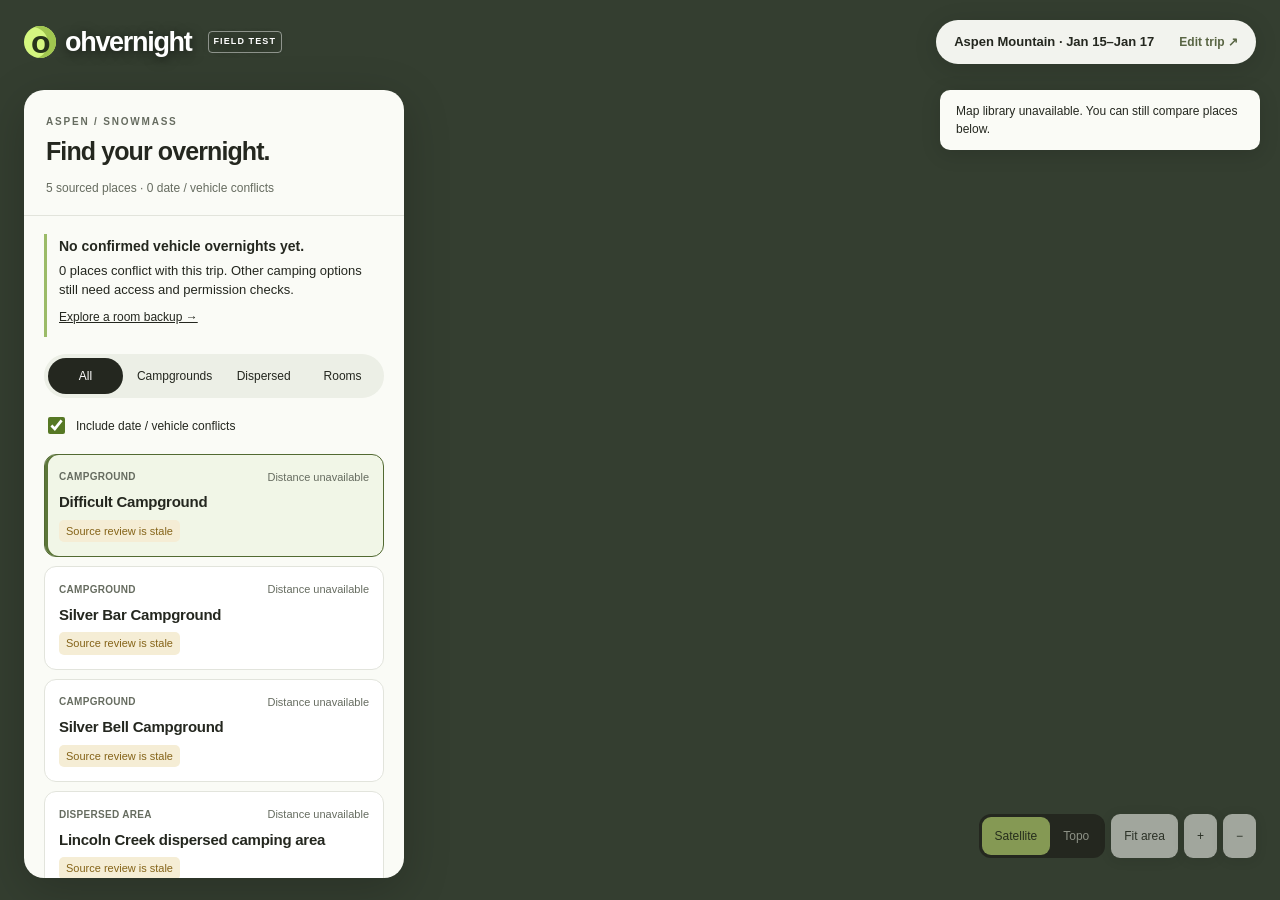
==== commit 0ca9d69f: "Add files via upload" ====
--- a/index.html
+++ b/index.html
@@ -1,122 +1,27 @@
 <!doctype html>
 <html lang="en"><head>
-<meta charset="utf-8">
-<meta name="viewport" content="width=device-width, initial-scale=1, viewport-fit=cover">
-<meta name="description" content="Explore sourced campgrounds, a dispersed camping area and a room backup near Aspen Snowmass. Compare date and vehicle limitations.">
-<meta name="robots" content="noindex,nofollow">
-<meta name="color-scheme" content="light dark">
-<title>Overnight · Aspen Snowmass</title>
-<link rel="icon" href="data:,">
-<style>html{color-scheme:light dark;background:light-dark(#f2f6f8,#111e28)}body{margin:0;padding:env(safe-area-inset-top) env(safe-area-inset-right) env(safe-area-inset-bottom) env(safe-area-inset-left)}#aspen-overnight{max-width:1440px;margin:auto;min-height:100vh}@media(pointer:coarse){#aspen-overnight .ap-mapnav button{min-height:44px;min-width:44px}#aspen-overnight .ap-checkbox{min-height:44px}}</style>
+<meta charset="utf-8"><meta name="viewport" content="width=device-width,initial-scale=1,viewport-fit=cover">
+<meta name="description" content="Find an overnight plan near Aspen Snowmass. Compare vehicle access, seasonal restrictions and room backups on a satellite map.">
+<meta name="robots" content="noindex,nofollow"><meta name="theme-color" content="#20241e">
+<title>ohvernight — Stay close. Know before you go.</title><link rel="icon" href="data:,">
+<link rel="stylesheet" href="./vendor/leaflet.css"><link rel="stylesheet" href="./styles.css">
 </head><body>
-<noscript>This map needs JavaScript to load overnight-options.json and evaluate your trip. No confirmed winter vehicle-sleeping options are listed.</noscript>
-<div id="aspen-overnight" aria-label="Aspen overnight planner map concept">
-<style>
-#aspen-overnight{color-scheme:light dark;--ap-bg:light-dark(#f2f6f8,#111e28);--ap-panel:light-dark(#fff,#1a2b36);--ap-map:light-dark(#e7f0ed,#1b302e);--ap-ink:light-dark(#163544,#ecf4f7);--ap-sub:light-dark(#526974,#b1c6ce);--ap-line:light-dark(#c5d5dc,#405b67);--ap-blue:light-dark(#0c597c,#96d8f7);--ap-selected:light-dark(#e8f3fa,#263f50);--ap-amber:light-dark(#7c4c0b,#ffcf91);--ap-amber-bg:light-dark(#fff1d7,#413324);--ap-red:light-dark(#943e3b,#ffb5ae);--ap-red-bg:light-dark(#fae8e5,#4d292a);--ap-road:light-dark(#abb9ae,#667967);--ap-casing:light-dark(#f8fbf3,#253d37);--ap-major:light-dark(#788d79,#96ab92);--ap-river:light-dark(#83bfcf,#416e84);font:400 16px/1.5 system-ui,sans-serif;color:var(--ap-ink);background:var(--ap-bg);border:1px solid var(--ap-line);border-radius:14px;overflow:hidden}
-#aspen-overnight *{box-sizing:border-box}
-#aspen-overnight h2,#aspen-overnight h3,#aspen-overnight p{margin:0}
-#aspen-overnight h2{font:500 22px/1.3 system-ui,sans-serif}
-#aspen-overnight h3{font:500 18px/1.35 system-ui,sans-serif}
-#aspen-overnight button,#aspen-overnight input,#aspen-overnight select{font:inherit;color:inherit}
-#aspen-overnight button{cursor:pointer}
-#aspen-overnight .ap-top{display:flex;justify-content:space-between;align-items:center;flex-wrap:wrap;gap:8px;padding:18px 22px;background:var(--ap-panel);border-bottom:1px solid var(--ap-line)}
-#aspen-overnight .ap-brand{font-size:20px;font-weight:500;letter-spacing:-.5px}
-#aspen-overnight .ap-region{font-size:14px;color:var(--ap-sub)}
-#aspen-overnight .ap-controls{display:grid;grid-template-columns:minmax(180px,1.4fr) minmax(130px,1fr) minmax(130px,1fr);gap:16px;padding:18px 22px;background:var(--ap-panel)}
-#aspen-overnight label.ap-field{display:block;font-size:14px;font-weight:500;min-width:0}
-#aspen-overnight .ap-field input,#aspen-overnight .ap-field select{display:block;width:100%;height:44px;min-width:0;border:1px solid var(--ap-line);border-radius:7px;padding:8px 10px;margin-top:5px;background:var(--ap-panel);font-size:16px;font-weight:400}
-#aspen-overnight .ap-notice{padding:10px 22px;background:var(--ap-amber-bg);color:var(--ap-amber);font-size:14px}
-#aspen-overnight .ap-work{display:grid;grid-template-columns:minmax(0,1fr) 300px;align-items:start}
-#aspen-overnight .ap-map-area{min-width:0;position:relative}
-#aspen-overnight .ap-map{height:500px;position:relative;overflow:hidden;background:var(--ap-map);isolation:isolate}
-#aspen-overnight .ap-map svg{display:block;width:100%;height:100%;touch-action:none;cursor:grab}
-#aspen-overnight .ap-map svg:active{cursor:grabbing}
-#aspen-overnight .ap-pins{position:absolute;inset:0;pointer-events:none;overflow:hidden}
-#aspen-overnight .ap-pin{position:absolute;left:0;top:0;display:flex;align-items:center;justify-content:center;min-width:44px;width:44px;height:44px;pointer-events:auto;border:0;background:transparent;padding:0}
-#aspen-overnight .ap-pin .ap-marker{display:flex;align-items:center;justify-content:center;width:29px;height:29px;border-radius:50%;background:var(--ap-amber-bg);color:var(--ap-amber);border:2px solid var(--ap-amber);font-size:14px;font-weight:500;box-shadow:0 1px 4px #0003}
-#aspen-overnight .ap-pin.ap-resort .ap-marker{border-radius:6px;color:var(--ap-blue);border-color:var(--ap-blue);background:var(--ap-panel)}
-#aspen-overnight .ap-pin.ap-resort[aria-pressed="true"] .ap-marker{color:var(--ap-panel);background:var(--ap-blue)}
-#aspen-overnight .ap-pin.ap-excluded .ap-marker{color:var(--ap-red);border-color:var(--ap-red);background:var(--ap-red-bg)}
-#aspen-overnight .ap-pin.ap-place[aria-pressed="true"] .ap-marker{outline:3px solid var(--ap-panel);box-shadow:0 0 0 5px var(--ap-ink)}
-#aspen-overnight .ap-pin .ap-pinlabel{position:absolute;top:36px;left:50%;transform:translateX(-50%);color:var(--ap-ink);font-size:13px;font-weight:500;white-space:nowrap;text-shadow:0 1px 1px var(--ap-map),1px 0 1px var(--ap-map),-1px 0 1px var(--ap-map),0 -1px 1px var(--ap-map);pointer-events:none}
-#aspen-overnight .ap-pin.ap-place .ap-pinlabel{top:auto;bottom:38px}
-#aspen-overnight .ap-mapnav{position:absolute;right:12px;top:12px;display:flex;gap:6px;align-items:center}
-#aspen-overnight .ap-mapnav button{height:40px;min-width:40px;padding:6px 12px;border:1px solid var(--ap-line);background:var(--ap-panel);border-radius:6px;color:var(--ap-ink);font-size:14px}
-#aspen-overnight .ap-north{position:absolute;left:16px;top:14px;font-size:14px;font-weight:500;color:var(--ap-sub);pointer-events:none}
-#aspen-overnight .ap-scale{position:absolute;bottom:12px;left:16px;font-size:12px;color:var(--ap-ink);pointer-events:none}
-#aspen-overnight .ap-scale span{display:block;border:1px solid var(--ap-ink);border-top:0;height:6px;margin-bottom:2px}
-#aspen-overnight .ap-loading{position:absolute;left:20px;top:65px;color:var(--ap-sub);font-size:14px;background:var(--ap-panel);padding:8px 12px;border-radius:6px}
-#aspen-overnight .ap-legend{display:flex;flex-wrap:wrap;align-items:center;gap:8px 18px;padding:12px 18px;background:var(--ap-panel);font-size:13px;border-top:1px solid var(--ap-line);border-bottom:1px solid var(--ap-line)}
-#aspen-overnight .ap-legend span{display:inline-flex;align-items:center;gap:6px}
-#aspen-overnight .ap-key{width:12px;height:12px;display:inline-block;border:2px solid currentColor;border-radius:50%}
-#aspen-overnight .ap-key.mountain{border-radius:2px;color:var(--ap-blue)}
-#aspen-overnight .ap-key.review{color:var(--ap-amber);background:var(--ap-amber-bg)}
-#aspen-overnight .ap-key.excluded{color:var(--ap-red);background:var(--ap-red-bg)}
-#aspen-overnight .ap-attribution{font-size:12px;color:var(--ap-sub);padding:10px 18px}
-#aspen-overnight a{color:var(--ap-blue);text-underline-offset:2px}
-#aspen-overnight .ap-side{padding:20px;background:var(--ap-panel);border-left:1px solid var(--ap-line);min-height:100%;min-width:0}
-#aspen-overnight .ap-small{font-size:14px;color:var(--ap-sub)}
-#aspen-overnight .ap-status{display:inline-block;color:var(--ap-amber);background:var(--ap-amber-bg);padding:3px 7px;border-radius:4px;font-size:13px;margin:8px 0 12px}
-#aspen-overnight .ap-status.blocked{color:var(--ap-red);background:var(--ap-red-bg)}
-#aspen-overnight .ap-choice{display:block;text-align:left;width:100%;border:1px solid var(--ap-line);border-radius:8px;margin-top:10px;padding:10px 12px;background:var(--ap-panel)}
-#aspen-overnight .ap-choice[aria-pressed="true"]{background:var(--ap-selected);border-color:var(--ap-blue)}
-#aspen-overnight .ap-choice span{display:block;font-size:14px;color:var(--ap-sub);margin-top:2px}
-#aspen-overnight .ap-choice strong{font-size:14px;font-weight:500}
-#aspen-overnight .ap-checkbox{display:flex;align-items:center;gap:8px;margin:12px 0 0;font-size:14px;min-height:30px}
-#aspen-overnight .ap-checkbox input{width:16px;height:16px}
-#aspen-overnight .ap-detail{border-top:1px solid var(--ap-line);padding-top:18px;margin-top:18px}
-#aspen-overnight .ap-detail dl{display:grid;grid-template-columns:1fr;gap:2px;margin:0 0 12px;font-size:14px}
-#aspen-overnight .ap-detail dt{color:var(--ap-sub);margin-top:8px}
-#aspen-overnight .ap-detail dd{margin:0}
-#aspen-overnight .ap-detail p{font-size:14px;margin:10px 0}
-#aspen-overnight details{font-size:14px;margin-top:14px}
-#aspen-overnight summary{color:var(--ap-blue);cursor:pointer;min-height:32px}
-#aspen-overnight .ap-foot{padding:12px 20px;border-top:1px solid var(--ap-line);font-size:14px;color:var(--ap-sub);background:var(--ap-panel)}
-#aspen-overnight .ap-error{color:var(--ap-red);padding:0 22px 12px;background:var(--ap-panel);font-size:14px}
-#aspen-overnight [hidden]{display:none!important}
-#aspen-overnight[data-panel="below"] .ap-work{grid-template-columns:1fr}
-#aspen-overnight[data-panel="below"] .ap-side{border-left:0;border-top:1px solid var(--ap-line)}
-@media(max-width:760px){#aspen-overnight .ap-work{grid-template-columns:1fr}#aspen-overnight .ap-side{border-left:0;border-top:1px solid var(--ap-line)}#aspen-overnight .ap-map{height:420px}#aspen-overnight .ap-pin .ap-pinlabel{display:none}#aspen-overnight .ap-pin.ap-resort[aria-pressed="true"] .ap-pinlabel{display:block}}
-@media(max-width:480px){#aspen-overnight .ap-controls{grid-template-columns:1fr 1fr;padding:16px;gap:12px}#aspen-overnight .ap-controls label:first-child{grid-column:1/-1}#aspen-overnight .ap-top,#aspen-overnight .ap-notice{padding-left:16px;padding-right:16px}#aspen-overnight .ap-map{height:360px}#aspen-overnight .ap-mapnav{right:8px;gap:4px}#aspen-overnight .ap-mapnav button{padding:6px 10px}#aspen-overnight .ap-choice{min-height:54px}}
-@media(max-width:380px){#aspen-overnight .ap-controls{grid-template-columns:1fr}#aspen-overnight .ap-pin.ap-resort[aria-pressed="true"] .ap-pinlabel{display:none}}
-</style>
-<header class="ap-top"><span class="ap-brand">Overnight</span><span class="ap-region">Aspen Snowmass · Four mountains, one trip</span></header>
-<div class="ap-controls">
-<label class="ap-field">Where are you skiing?<select id="ap-resort"><option value="aspen">Aspen Mountain</option><option value="highlands">Aspen Highlands</option><option value="buttermilk">Buttermilk</option><option value="snowmass">Snowmass</option></select></label>
-<label class="ap-field">Arrive<input id="ap-arrive" type="date" value="2027-01-15" required></label>
-<label class="ap-field">Depart<input id="ap-depart" type="date" value="2027-01-17" required></label>
-<label class="ap-field">Vehicle<select id="ap-vehicle"><option value="passenger_car">Passenger car / SUV</option><option value="high_clearance">High clearance</option><option value="motorhome">Motorhome</option></select></label>
-</div>
-<p id="ap-error" class="ap-error" role="alert" hidden></p>
-<div class="ap-notice" id="ap-source-status" role="status">Loading sourced overnight options…</div>
-<div class="ap-work">
-<section class="ap-map-area" aria-label="Map of Aspen mountain bases and campground examples">
-<div class="ap-map" id="ap-map">
-<svg id="ap-svg" aria-label="Sourced road map. Select a mountain or campsite using the map pins or adjacent list." role="img"><g id="ap-geography"></g></svg>
-<div id="ap-pins" class="ap-pins"></div>
-<span class="ap-north" aria-hidden="true">N ↑</span>
-<div class="ap-mapnav" aria-label="Map controls"><button type="button" id="ap-out" aria-label="Zoom out">−</button><button type="button" id="ap-in" aria-label="Zoom in">+</button><button type="button" id="ap-fit">Fit area</button></div>
-<div class="ap-scale" id="ap-scale" aria-hidden="true"></div>
-<div class="ap-loading" id="ap-loading" role="status">Loading map…</div>
-</div>
-<div class="ap-legend"><span><i class="ap-key mountain" aria-hidden="true"></i>Mountain base</span><span><i class="ap-key review" aria-hidden="true"></i>Needs review</span><span><i class="ap-key excluded" aria-hidden="true"></i>Date / vehicle mismatch</span></div>
-<div class="ap-attribution">Map data: <a href="https://www.openstreetmap.org/copyright" target="_blank" rel="noopener noreferrer">© OpenStreetMap contributors</a>, <a href="https://opendatacommons.org/licenses/odbl/1-0/" target="_blank" rel="noopener noreferrer">ODbL</a> · <a href="./map-data.json" download>Download map data</a> · <a href="./overnight-options.json" download>Download location data</a>. Partial orientation map; roads do not establish legal access.</div>
-</section>
-<aside class="ap-side" aria-label="Campground list and selected place">
-<h2>Explore nearby</h2>
-<p class="ap-small" id="ap-trip-summary" aria-live="polite"></p>
-<p class="ap-small" style="margin-top:8px">Camping assumes sleeping inside your vehicle; room backups are separate.</p>
-<label class="ap-field">Stay type<select id="ap-kind"><option value="all">All overnight options</option><option value="campground">Campgrounds</option><option value="dispersed">Dispersed camping</option><option value="lodging">Room backups</option></select></label>
-<div id="ap-list"></div>
-<label class="ap-checkbox"><input id="ap-show-excluded" type="checkbox" checked>Show date / vehicle mismatches</label>
-<div id="ap-detail" class="ap-detail" aria-live="polite"></div>
-</aside>
-</div>
-<footer class="ap-foot">Five sourced places / areas, not a complete inventory. No confirmed winter vehicle-sleeping options. Availability and current conditions require confirmation. Roads cover only part of this map.</footer>
-
-<script src="./d3.min.js"></script>
-<script src="./trip-rules.js"></script>
-<script src="./app.js"></script>
-</div>
-
-</body></html>
+<main id="app">
+<div id="map" aria-label="Interactive map of overnight options near Aspen Snowmass"></div>
+<header class="topbar"><a class="brand" href="./" aria-label="ohvernight home"><span class="brand-mark" aria-hidden="true">o</span>ohvernight<span class="beta">FIELD TEST</span></a><button id="edit-trip" class="trip-button" aria-haspopup="dialog"><span id="trip-caption">Aspen Mountain · Jan 15–17</span><span class="edit-label">Edit trip ↗</span></button></header>
+<div class="map-tools" aria-label="Map controls"><div class="basemaps"><button id="satellite" aria-pressed="true">Satellite</button><button id="terrain" aria-pressed="false">Topo</button></div><button id="fit" aria-label="Fit all locations on map">Fit area</button><button id="zoom-in" aria-label="Zoom in">+</button><button id="zoom-out" aria-label="Zoom out">−</button></div>
+<p id="map-status" class="map-status" role="status" hidden></p>
+<section id="sheet" class="sheet" aria-label="Overnight trip planner">
+<div class="sheet-header"><button id="sheet-toggle" class="sheet-toggle" aria-expanded="false"><span class="handle" aria-hidden="true"></span><span class="eyebrow">ASPEN / SNOWMASS</span><span class="sheet-title">Find your overnight.<span id="sheet-action">Expand ↑</span></span></button><p id="results-summary" role="status">Loading sourced places…</p></div>
+<div class="sheet-body">
+<div id="trip-insight" class="insight"></div>
+<nav class="filters" aria-label="Stay type"><button data-kind="all" aria-pressed="true">All</button><button data-kind="campground" aria-pressed="false">Campgrounds</button><button data-kind="dispersed" aria-pressed="false">Dispersed</button><button data-kind="lodging" aria-pressed="false">Rooms</button></nav>
+<label class="check"><input id="show-conflicts" type="checkbox" checked> Include date / vehicle conflicts</label>
+<section id="saved-plan" class="saved-plan" aria-label="Your saved plan"></section>
+<div id="list" aria-label="Overnight locations"></div>
+<section id="detail" class="detail" aria-live="polite"></section>
+<footer><p>Five sourced places and areas. Availability is not checked. Satellite imagery does not show current snow or road conditions.</p><details><summary>Data & credits</summary><p>Imagery / topo: <a href="https://www.usgs.gov/programs/national-geospatial-program/national-map" target="_blank" rel="noopener noreferrer">USGS The National Map</a>. Location geometry: <a href="https://www.openstreetmap.org/copyright" target="_blank" rel="noopener noreferrer">© OpenStreetMap contributors</a>, ODbL.</p><p><a href="./overnight-options.json" download>Location data</a> · <a href="./map-data.json" download>Map source data</a></p><p>Ownership and water research feeds are not used to approve these places. Camping assumes sleeping inside your vehicle; rooms are separate backups.</p></details></footer>
+</div></section>
+<dialog id="trip-dialog" aria-labelledby="trip-title"><form id="trip-form"><header><div><span class="eyebrow">MAKE IT YOUR TRIP</span><h1 id="trip-title">Where are you headed?</h1></div><button id="close-trip" type="button" class="close" aria-label="Close trip settings">×</button></header><label>Mountain<select id="resort"><option value="aspen">Aspen Mountain</option><option value="highlands">Aspen Highlands</option><option value="buttermilk">Buttermilk</option><option value="snowmass">Snowmass</option></select></label><div class="date-fields"><label>Arrive<input id="arrive" type="date" value="2027-01-15" required></label><label>Depart<input id="depart" type="date" value="2027-01-17" required></label></div><label>Your vehicle<select id="vehicle"><option value="passenger_car">Passenger car / SUV</option><option value="high_clearance">High-clearance vehicle</option><option value="motorhome">Motorhome / RV</option></select></label><p class="muted">We check mapped vehicle seasons and published setup requirements. Current snow, availability and overnight permission still need confirmation.</p><p id="trip-error" class="error" role="alert" hidden></p><button class="primary" type="submit">Update my trip →</button></form></dialog>
+<noscript><p class="map-status">JavaScript is required to load places and evaluate your trip.</p></noscript>
+</main><script src="./vendor/leaflet.js"></script><script src="./trip-rules.js"></script><script src="./app.js"></script></body></html>
--- a/styles.css
+++ b/styles.css
@@ -0,0 +1,5 @@
+:root{color-scheme:light;--ink:#24271f;--muted:#666c60;--line:#e2e4dc;--paper:#fafbf6;--lime:#d5f780;--red:#a24733;--amber:#856419;font:15px/1.5 -apple-system,BlinkMacSystemFont,'Segoe UI',sans-serif;color:var(--ink)}*{box-sizing:border-box}body{margin:0}button,input,select{font:inherit}button{cursor:pointer}button,a,input,select,summary{-webkit-tap-highlight-color:transparent}button:focus-visible,a:focus-visible,summary:focus-visible{outline:3px solid #567824;outline-offset:3px}button{color:inherit}a{color:inherit;text-underline-offset:3px}p,h1,h2,h3{margin:0}button{min-height:44px}button:disabled{opacity:.55;cursor:default}[hidden]{display:none!important}#app,#map{position:fixed;inset:0}#map{background:#343e30;z-index:0}#map .leaflet-container{font:inherit}.topbar{position:absolute;top:max(20px,env(safe-area-inset-top));left:24px;right:24px;display:flex;align-items:center;justify-content:space-between;gap:20px;z-index:500;pointer-events:none}.topbar>*{pointer-events:auto}.brand{display:flex;align-items:center;gap:9px;color:white;text-decoration:none;font-size:27px;font-weight:750;letter-spacing:-1.3px;text-shadow:0 2px 12px #0009}.brand-mark{display:inline-flex;width:32px;height:32px;align-items:center;justify-content:center;background:var(--lime);color:#27331b;border-radius:50%;font-size:32px;line-height:1;text-shadow:none;box-shadow:inset -8px 1px 0 #a1c650}.beta{font-size:9px;letter-spacing:1.1px;font-weight:600;border:1px solid #ffffff75;border-radius:4px;padding:3px 5px;margin-left:7px}.trip-button{background:#fafbf6f5;border:0;border-radius:50px;padding:12px 18px;box-shadow:0 4px 24px #0002;display:flex;align-items:center;gap:25px;font-size:13px;font-weight:650}.edit-label{color:#596544;font-size:12px}.sheet{position:absolute;top:90px;bottom:22px;left:24px;width:380px;z-index:500;display:flex;flex-direction:column;overflow:hidden;border-radius:20px;background:var(--paper);box-shadow:0 12px 48px #0003}.sheet-header{padding:24px 22px 18px;border-bottom:1px solid var(--line);flex:none}.sheet-toggle{width:100%;text-align:left;background:none;border:0;padding:0;cursor:default}.eyebrow{font-size:10px;font-weight:750;letter-spacing:1.8px;color:var(--muted);display:block}.sheet-title{display:flex;justify-content:space-between;align-items:center;font-size:25px;font-weight:700;letter-spacing:-.9px;margin-top:4px}#sheet-action,.handle{display:none}#results-summary{font-size:12px;color:var(--muted);margin-top:8px}.sheet-body{overflow-y:auto;overscroll-behavior:contain;padding:18px 20px 24px;scrollbar-width:thin}.insight{border-left:3px solid #9bbb68;padding:2px 0 2px 12px;font-size:13px;margin-bottom:17px}.insight strong{display:block;font-size:14px;margin-bottom:4px}.text-button{border:0;background:none;text-decoration:underline;padding:3px 0;font-size:12px;min-height:35px}.filters{display:flex;gap:4px;background:#ecefe6;border-radius:30px;padding:4px}.filters button{border:0;border-radius:24px;background:transparent;padding:6px 10px;font-size:12px;min-height:36px;flex:1}.filters button[aria-pressed=true]{background:var(--ink);color:white}.check{font-size:12px;display:flex;align-items:center;gap:8px;margin:10px 0;min-height:36px}.check input{accent-color:#567824;width:17px;height:17px}.place-card{display:block;width:100%;text-align:left;border:1px solid var(--line);border-radius:12px;padding:14px;background:white;margin:9px 0;transition:border-color .15s,background .15s}.place-card[aria-pressed=true]{border-color:#526a32;background:#f1f6e7;box-shadow:inset 3px 0 #5c7639}.card-top{display:flex;align-items:center;justify-content:space-between;gap:8px;font-size:10px;font-weight:650;color:var(--muted);letter-spacing:.3px}.place-card h3{font-size:15px;line-height:1.3;margin:7px 0;font-weight:650;letter-spacing:-.25px}.status{font-size:11px;display:inline-block;color:var(--amber);background:#f5edd5;padding:3px 7px;border-radius:5px}.status.conflict{color:var(--red);background:#f5e6de}.distance{font-weight:400;letter-spacing:0;font-size:11px;white-space:nowrap}.saved-plan:empty{display:none}.saved-plan{margin:16px 0;border:1px solid #c4d2aa;padding:12px;border-radius:10px;background:#eef4e4;font-size:12px}.saved-plan h2{font-size:12px;text-transform:uppercase;letter-spacing:1px;margin-bottom:8px}.plan-row{display:flex;gap:8px;align-items:center;margin-top:8px}.plan-row span{flex:1}.plan-row button{background:none;border:0;font-size:12px}.plan-row small{display:block;color:var(--muted)}.detail{margin-top:22px;padding-top:20px;border-top:1px solid var(--line)}.detail h2{font-size:22px;line-height:1.2;letter-spacing:-.5px;margin:8px 0 12px}.detail p{font-size:13px;margin:12px 0}.detail ul{padding-left:17px;font-size:12px;color:var(--muted)}.detail .why{font-size:14px;border-left:3px solid #a8bc80;padding-left:12px}.detail h3{font-size:12px;margin-top:17px;text-transform:uppercase;letter-spacing:.8px}.actions{display:flex;gap:8px;margin:15px 0}.actions button{flex:1;border:1px solid #cbd1bf;border-radius:8px;background:#edf3e3;font-size:12px;padding:8px}.actions button[aria-pressed=true]{background:var(--ink);color:var(--lime)}.links{display:flex;gap:15px;flex-wrap:wrap;font-size:12px}.links a{display:inline-flex;align-items:center;min-height:44px}details{font-size:12px;margin-top:16px}summary{cursor:pointer;min-height:35px}footer{font-size:11px;color:var(--muted);margin-top:26px;padding-top:16px;border-top:1px solid var(--line)}footer p{margin:7px 0}.map-tools{position:absolute;right:24px;bottom:42px;z-index:500;display:flex;gap:6px;align-items:center}.map-tools button{border:0;border-radius:9px;background:#fafbf6;box-shadow:0 2px 12px #0002;padding:10px 13px;font-size:12px}.basemaps{display:flex;padding:3px;border-radius:12px;background:var(--ink)}.basemaps button{background:transparent;color:#e4e9da;box-shadow:none;min-height:38px}.basemaps button[aria-pressed=true]{background:var(--lime);color:#27331b}.map-status{position:absolute;right:20px;top:90px;z-index:500;max-width:320px;background:var(--paper);padding:12px 16px;border-radius:10px;font-size:12px;box-shadow:0 4px 20px #0002}.leaflet-control-attribution{font-size:10px!important;max-width:calc(100vw - 10px)}.leaflet-control-scale{margin-left:430px!important}.pin{border:0;background:none}.pin-badge{display:flex;align-items:center;justify-content:center;width:36px;height:36px;background:#f8faef;color:#313b21;border:2px solid #fff;border-radius:50%;box-shadow:0 3px 12px #0006;font-weight:750;font-size:14px}.pin.conflict .pin-badge{background:#eaded1;color:#703d30}.pin.active .pin-badge{background:var(--lime);color:#27331b;outline:3px solid #27331b;outline-offset:2px}.pin.resort .pin-badge{background:#263024;color:white;border-radius:9px;width:34px;height:34px}.map-label{background:#222b21e8;border:0;color:white;border-radius:5px;box-shadow:none;font-size:10px;font-weight:600;padding:3px 6px}.leaflet-tooltip:before{display:none}dialog{border:0;border-radius:22px;padding:28px;width:min(460px,calc(100vw - 24px));max-height:calc(100dvh - 30px);color:var(--ink);background:var(--paper);box-shadow:0 24px 80px #0005}dialog::backdrop{background:#17201099;backdrop-filter:blur(5px)}dialog header{display:flex;gap:10px;justify-content:space-between;align-items:flex-start;margin-bottom:22px}dialog h1{font-size:25px;letter-spacing:-.6px;line-height:1.2;margin-top:7px}.close{font-size:26px;border:0;background:none;padding:0 8px}dialog label{display:block;font-size:12px;font-weight:650;min-width:0;margin-top:14px}dialog input,dialog select{display:block;width:100%;min-width:0;height:50px;border:1px solid #cbd1c1;background:white;border-radius:8px;padding:10px;font-size:16px;color:var(--ink);margin-top:6px}dialog select{padding-right:25px}.date-fields{display:grid;grid-template-columns:1fr 1fr;gap:12px}.muted{color:var(--muted);font-size:12px;margin-top:18px}.primary{margin-top:22px;width:100%;border:0;border-radius:10px;background:var(--ink);color:var(--lime);padding:14px;font-weight:650}.error{font-size:13px;color:var(--red);margin-top:12px}.empty{font-size:13px;padding:20px 0;color:var(--muted)}
+@media(max-width:760px){.topbar{top:max(12px,env(safe-area-inset-top));left:14px;right:14px;gap:10px;align-items:flex-start;flex-wrap:wrap}.brand{font-size:24px}.beta{font-size:8px}.brand-mark{height:28px;width:28px;font-size:28px}.trip-button{font-size:12px;padding:9px 13px;gap:12px;min-height:42px;width:100%;justify-content:space-between}.topbar:before{content:'';position:absolute;inset:-25px -15px -15px;background:linear-gradient(#101a12b0,transparent);z-index:-1;pointer-events:none}.sheet{left:0;right:0;bottom:0;top:auto;width:auto;height:30dvh;min-height:205px;border-radius:22px 22px 0 0;transition:height .2s}.sheet.expanded{height:72dvh;min-height:0}.sheet-header{padding:10px 20px 13px}.sheet-toggle{cursor:pointer;min-height:52px}.handle{display:block;width:36px;height:4px;background:#cbd0c0;border-radius:10px;margin:0 auto 12px}.sheet-title{font-size:24px}.sheet-header .eyebrow{font-size:9px}.sheet-body{padding:14px 20px calc(22px + env(safe-area-inset-bottom))}#sheet-action{display:block;font-size:11px;color:var(--muted);letter-spacing:0;font-weight:500}.map-tools{right:12px;bottom:calc(max(30dvh,205px) + 28px);gap:4px}.map-tools button{padding:7px 11px}.map-tools #zoom-in,.map-tools #zoom-out{display:none}.leaflet-control-attribution{position:fixed;bottom:max(30dvh,205px);right:0;font-size:8px!important;line-height:1.4!important;max-width:100vw}.leaflet-control-scale{display:none}.map-status{top:112px;left:14px;right:14px;max-width:none}.sheet.expanded~*{pointer-events:auto}body.sheet-open .map-tools{display:none}body.sheet-open .leaflet-control-attribution{bottom:72dvh}body.sheet-open .topbar{pointer-events:none}body.sheet-open .topbar>*{pointer-events:auto}.place-card{padding:14px}.map-label{font-size:9px}.date-fields{grid-template-columns:1fr 1fr}dialog{padding:22px}dialog h1{font-size:23px}}
+@media(max-width:360px){.date-fields{grid-template-columns:1fr}.beta{display:none}.sheet-title{font-size:22px}}
+@media(prefers-reduced-motion:reduce){*{transition:none!important;scroll-behavior:auto!important}}
+.official-link{display:flex;align-items:center;justify-content:space-between;min-height:48px;padding:12px 14px;border-radius:9px;background:var(--ink);color:var(--lime);font-size:13px;font-weight:650;text-decoration:none;margin:0 0 16px}.official-link:hover{background:#3b4930}.plan-note{font-size:10px;margin-top:9px;color:var(--muted)}.links span{font-size:11px;color:var(--muted);align-self:center}
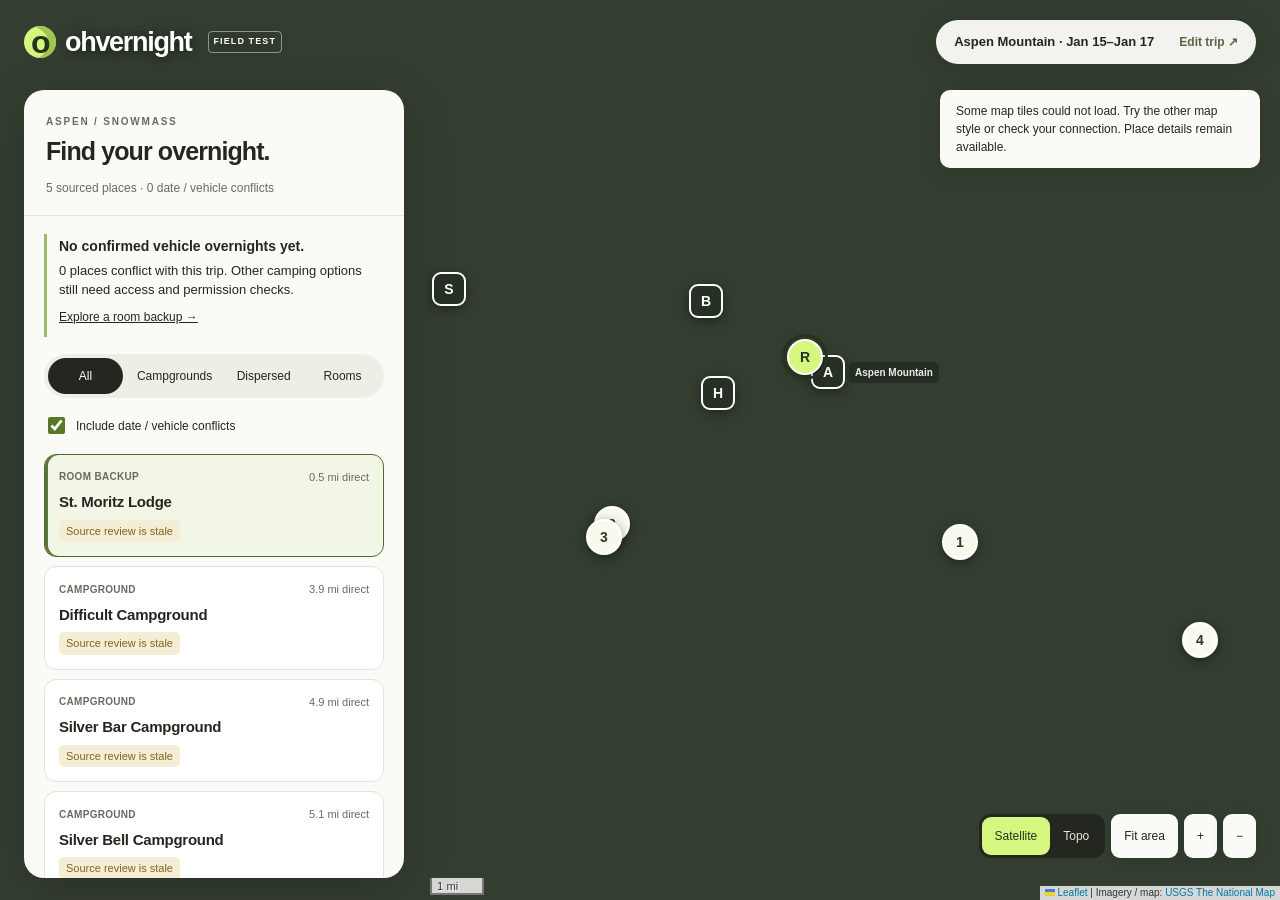
==== commit 6de4260d: "Update index.html" ====
--- a/index.html
+++ b/index.html
@@ -3,7 +3,7 @@
 <meta charset="utf-8"><meta name="viewport" content="width=device-width,initial-scale=1,viewport-fit=cover">
 <meta name="description" content="Find an overnight plan near Aspen Snowmass. Compare vehicle access, seasonal restrictions and room backups on a satellite map.">
 <meta name="robots" content="noindex,nofollow"><meta name="theme-color" content="#20241e">
-<title>ohvernight — Stay close. Know before you go.</title><link rel="icon" href="data:,">
+<title>ohvernight - Find your spot.</title><link rel="icon" href="data:,">
 <link rel="stylesheet" href="./vendor/leaflet.css"><link rel="stylesheet" href="./styles.css">
 </head><body>
 <main id="app">
--- a/vendor/leaflet.css
+++ b/vendor/leaflet.css
@@ -0,0 +1,661 @@
+/* required styles */
+
+.leaflet-pane,
+.leaflet-tile,
+.leaflet-marker-icon,
+.leaflet-marker-shadow,
+.leaflet-tile-container,
+.leaflet-pane > svg,
+.leaflet-pane > canvas,
+.leaflet-zoom-box,
+.leaflet-image-layer,
+.leaflet-layer {
+	position: absolute;
+	left: 0;
+	top: 0;
+	}
+.leaflet-container {
+	overflow: hidden;
+	}
+.leaflet-tile,
+.leaflet-marker-icon,
+.leaflet-marker-shadow {
+	-webkit-user-select: none;
+	   -moz-user-select: none;
+	        user-select: none;
+	  -webkit-user-drag: none;
+	}
+/* Prevents IE11 from highlighting tiles in blue */
+.leaflet-tile::selection {
+	background: transparent;
+}
+/* Safari renders non-retina tile on retina better with this, but Chrome is worse */
+.leaflet-safari .leaflet-tile {
+	image-rendering: -webkit-optimize-contrast;
+	}
+/* hack that prevents hw layers "stretching" when loading new tiles */
+.leaflet-safari .leaflet-tile-container {
+	width: 1600px;
+	height: 1600px;
+	-webkit-transform-origin: 0 0;
+	}
+.leaflet-marker-icon,
+.leaflet-marker-shadow {
+	display: block;
+	}
+/* .leaflet-container svg: reset svg max-width decleration shipped in Joomla! (joomla.org) 3.x */
+/* .leaflet-container img: map is broken in FF if you have max-width: 100% on tiles */
+.leaflet-container .leaflet-overlay-pane svg {
+	max-width: none !important;
+	max-height: none !important;
+	}
+.leaflet-container .leaflet-marker-pane img,
+.leaflet-container .leaflet-shadow-pane img,
+.leaflet-container .leaflet-tile-pane img,
+.leaflet-container img.leaflet-image-layer,
+.leaflet-container .leaflet-tile {
+	max-width: none !important;
+	max-height: none !important;
+	width: auto;
+	padding: 0;
+	}
+
+.leaflet-container img.leaflet-tile {
+	/* See: https://bugs.chromium.org/p/chromium/issues/detail?id=600120 */
+	mix-blend-mode: plus-lighter;
+}
+
+.leaflet-container.leaflet-touch-zoom {
+	-ms-touch-action: pan-x pan-y;
+	touch-action: pan-x pan-y;
+	}
+.leaflet-container.leaflet-touch-drag {
+	-ms-touch-action: pinch-zoom;
+	/* Fallback for FF which doesn't support pinch-zoom */
+	touch-action: none;
+	touch-action: pinch-zoom;
+}
+.leaflet-container.leaflet-touch-drag.leaflet-touch-zoom {
+	-ms-touch-action: none;
+	touch-action: none;
+}
+.leaflet-container {
+	-webkit-tap-highlight-color: transparent;
+}
+.leaflet-container a {
+	-webkit-tap-highlight-color: rgba(51, 181, 229, 0.4);
+}
+.leaflet-tile {
+	filter: inherit;
+	visibility: hidden;
+	}
+.leaflet-tile-loaded {
+	visibility: inherit;
+	}
+.leaflet-zoom-box {
+	width: 0;
+	height: 0;
+	-moz-box-sizing: border-box;
+	     box-sizing: border-box;
+	z-index: 800;
+	}
+/* workaround for https://bugzilla.mozilla.org/show_bug.cgi?id=888319 */
+.leaflet-overlay-pane svg {
+	-moz-user-select: none;
+	}
+
+.leaflet-pane         { z-index: 400; }
+
+.leaflet-tile-pane    { z-index: 200; }
+.leaflet-overlay-pane { z-index: 400; }
+.leaflet-shadow-pane  { z-index: 500; }
+.leaflet-marker-pane  { z-index: 600; }
+.leaflet-tooltip-pane   { z-index: 650; }
+.leaflet-popup-pane   { z-index: 700; }
+
+.leaflet-map-pane canvas { z-index: 100; }
+.leaflet-map-pane svg    { z-index: 200; }
+
+.leaflet-vml-shape {
+	width: 1px;
+	height: 1px;
+	}
+.lvml {
+	behavior: url(#default#VML);
+	display: inline-block;
+	position: absolute;
+	}
+
+
+/* control positioning */
+
+.leaflet-control {
+	position: relative;
+	z-index: 800;
+	pointer-events: visiblePainted; /* IE 9-10 doesn't have auto */
+	pointer-events: auto;
+	}
+.leaflet-top,
+.leaflet-bottom {
+	position: absolute;
+	z-index: 1000;
+	pointer-events: none;
+	}
+.leaflet-top {
+	top: 0;
+	}
+.leaflet-right {
+	right: 0;
+	}
+.leaflet-bottom {
+	bottom: 0;
+	}
+.leaflet-left {
+	left: 0;
+	}
+.leaflet-control {
+	float: left;
+	clear: both;
+	}
+.leaflet-right .leaflet-control {
+	float: right;
+	}
+.leaflet-top .leaflet-control {
+	margin-top: 10px;
+	}
+.leaflet-bottom .leaflet-control {
+	margin-bottom: 10px;
+	}
+.leaflet-left .leaflet-control {
+	margin-left: 10px;
+	}
+.leaflet-right .leaflet-control {
+	margin-right: 10px;
+	}
+
+
+/* zoom and fade animations */
+
+.leaflet-fade-anim .leaflet-popup {
+	opacity: 0;
+	-webkit-transition: opacity 0.2s linear;
+	   -moz-transition: opacity 0.2s linear;
+	        transition: opacity 0.2s linear;
+	}
+.leaflet-fade-anim .leaflet-map-pane .leaflet-popup {
+	opacity: 1;
+	}
+.leaflet-zoom-animated {
+	-webkit-transform-origin: 0 0;
+	    -ms-transform-origin: 0 0;
+	        transform-origin: 0 0;
+	}
+svg.leaflet-zoom-animated {
+	will-change: transform;
+}
+
+.leaflet-zoom-anim .leaflet-zoom-animated {
+	-webkit-transition: -webkit-transform 0.25s cubic-bezier(0,0,0.25,1);
+	   -moz-transition:    -moz-transform 0.25s cubic-bezier(0,0,0.25,1);
+	        transition:         transform 0.25s cubic-bezier(0,0,0.25,1);
+	}
+.leaflet-zoom-anim .leaflet-tile,
+.leaflet-pan-anim .leaflet-tile {
+	-webkit-transition: none;
+	   -moz-transition: none;
+	        transition: none;
+	}
+
+.leaflet-zoom-anim .leaflet-zoom-hide {
+	visibility: hidden;
+	}
+
+
+/* cursors */
+
+.leaflet-interactive {
+	cursor: pointer;
+	}
+.leaflet-grab {
+	cursor: -webkit-grab;
+	cursor:    -moz-grab;
+	cursor:         grab;
+	}
+.leaflet-crosshair,
+.leaflet-crosshair .leaflet-interactive {
+	cursor: crosshair;
+	}
+.leaflet-popup-pane,
+.leaflet-control {
+	cursor: auto;
+	}
+.leaflet-dragging .leaflet-grab,
+.leaflet-dragging .leaflet-grab .leaflet-interactive,
+.leaflet-dragging .leaflet-marker-draggable {
+	cursor: move;
+	cursor: -webkit-grabbing;
+	cursor:    -moz-grabbing;
+	cursor:         grabbing;
+	}
+
+/* marker & overlays interactivity */
+.leaflet-marker-icon,
+.leaflet-marker-shadow,
+.leaflet-image-layer,
+.leaflet-pane > svg path,
+.leaflet-tile-container {
+	pointer-events: none;
+	}
+
+.leaflet-marker-icon.leaflet-interactive,
+.leaflet-image-layer.leaflet-interactive,
+.leaflet-pane > svg path.leaflet-interactive,
+svg.leaflet-image-layer.leaflet-interactive path {
+	pointer-events: visiblePainted; /* IE 9-10 doesn't have auto */
+	pointer-events: auto;
+	}
+
+/* visual tweaks */
+
+.leaflet-container {
+	background: #ddd;
+	outline-offset: 1px;
+	}
+.leaflet-container a {
+	color: #0078A8;
+	}
+.leaflet-zoom-box {
+	border: 2px dotted #38f;
+	background: rgba(255,255,255,0.5);
+	}
+
+
+/* general typography */
+.leaflet-container {
+	font-family: "Helvetica Neue", Arial, Helvetica, sans-serif;
+	font-size: 12px;
+	font-size: 0.75rem;
+	line-height: 1.5;
+	}
+
+
+/* general toolbar styles */
+
+.leaflet-bar {
+	box-shadow: 0 1px 5px rgba(0,0,0,0.65);
+	border-radius: 4px;
+	}
+.leaflet-bar a {
+	background-color: #fff;
+	border-bottom: 1px solid #ccc;
+	width: 26px;
+	height: 26px;
+	line-height: 26px;
+	display: block;
+	text-align: center;
+	text-decoration: none;
+	color: black;
+	}
+.leaflet-bar a,
+.leaflet-control-layers-toggle {
+	background-position: 50% 50%;
+	background-repeat: no-repeat;
+	display: block;
+	}
+.leaflet-bar a:hover,
+.leaflet-bar a:focus {
+	background-color: #f4f4f4;
+	}
+.leaflet-bar a:first-child {
+	border-top-left-radius: 4px;
+	border-top-right-radius: 4px;
+	}
+.leaflet-bar a:last-child {
+	border-bottom-left-radius: 4px;
+	border-bottom-right-radius: 4px;
+	border-bottom: none;
+	}
+.leaflet-bar a.leaflet-disabled {
+	cursor: default;
+	background-color: #f4f4f4;
+	color: #bbb;
+	}
+
+.leaflet-touch .leaflet-bar a {
+	width: 30px;
+	height: 30px;
+	line-height: 30px;
+	}
+.leaflet-touch .leaflet-bar a:first-child {
+	border-top-left-radius: 2px;
+	border-top-right-radius: 2px;
+	}
+.leaflet-touch .leaflet-bar a:last-child {
+	border-bottom-left-radius: 2px;
+	border-bottom-right-radius: 2px;
+	}
+
+/* zoom control */
+
+.leaflet-control-zoom-in,
+.leaflet-control-zoom-out {
+	font: bold 18px 'Lucida Console', Monaco, monospace;
+	text-indent: 1px;
+	}
+
+.leaflet-touch .leaflet-control-zoom-in, .leaflet-touch .leaflet-control-zoom-out  {
+	font-size: 22px;
+	}
+
+
+/* layers control */
+
+.leaflet-control-layers {
+	box-shadow: 0 1px 5px rgba(0,0,0,0.4);
+	background: #fff;
+	border-radius: 5px;
+	}
+.leaflet-control-layers-toggle {
+	background-image: url(images/layers.png);
+	width: 36px;
+	height: 36px;
+	}
+.leaflet-retina .leaflet-control-layers-toggle {
+	background-image: url(images/layers-2x.png);
+	background-size: 26px 26px;
+	}
+.leaflet-touch .leaflet-control-layers-toggle {
+	width: 44px;
+	height: 44px;
+	}
+.leaflet-control-layers .leaflet-control-layers-list,
+.leaflet-control-layers-expanded .leaflet-control-layers-toggle {
+	display: none;
+	}
+.leaflet-control-layers-expanded .leaflet-control-layers-list {
+	display: block;
+	position: relative;
+	}
+.leaflet-control-layers-expanded {
+	padding: 6px 10px 6px 6px;
+	color: #333;
+	background: #fff;
+	}
+.leaflet-control-layers-scrollbar {
+	overflow-y: scroll;
+	overflow-x: hidden;
+	padding-right: 5px;
+	}
+.leaflet-control-layers-selector {
+	margin-top: 2px;
+	position: relative;
+	top: 1px;
+	}
+.leaflet-control-layers label {
+	display: block;
+	font-size: 13px;
+	font-size: 1.08333em;
+	}
+.leaflet-control-layers-separator {
+	height: 0;
+	border-top: 1px solid #ddd;
+	margin: 5px -10px 5px -6px;
+	}
+
+/* Default icon URLs */
+.leaflet-default-icon-path { /* used only in path-guessing heuristic, see L.Icon.Default */
+	background-image: url(images/marker-icon.png);
+	}
+
+
+/* attribution and scale controls */
+
+.leaflet-container .leaflet-control-attribution {
+	background: #fff;
+	background: rgba(255, 255, 255, 0.8);
+	margin: 0;
+	}
+.leaflet-control-attribution,
+.leaflet-control-scale-line {
+	padding: 0 5px;
+	color: #333;
+	line-height: 1.4;
+	}
+.leaflet-control-attribution a {
+	text-decoration: none;
+	}
+.leaflet-control-attribution a:hover,
+.leaflet-control-attribution a:focus {
+	text-decoration: underline;
+	}
+.leaflet-attribution-flag {
+	display: inline !important;
+	vertical-align: baseline !important;
+	width: 1em;
+	height: 0.6669em;
+	}
+.leaflet-left .leaflet-control-scale {
+	margin-left: 5px;
+	}
+.leaflet-bottom .leaflet-control-scale {
+	margin-bottom: 5px;
+	}
+.leaflet-control-scale-line {
+	border: 2px solid #777;
+	border-top: none;
+	line-height: 1.1;
+	padding: 2px 5px 1px;
+	white-space: nowrap;
+	-moz-box-sizing: border-box;
+	     box-sizing: border-box;
+	background: rgba(255, 255, 255, 0.8);
+	text-shadow: 1px 1px #fff;
+	}
+.leaflet-control-scale-line:not(:first-child) {
+	border-top: 2px solid #777;
+	border-bottom: none;
+	margin-top: -2px;
+	}
+.leaflet-control-scale-line:not(:first-child):not(:last-child) {
+	border-bottom: 2px solid #777;
+	}
+
+.leaflet-touch .leaflet-control-attribution,
+.leaflet-touch .leaflet-control-layers,
+.leaflet-touch .leaflet-bar {
+	box-shadow: none;
+	}
+.leaflet-touch .leaflet-control-layers,
+.leaflet-touch .leaflet-bar {
+	border: 2px solid rgba(0,0,0,0.2);
+	background-clip: padding-box;
+	}
+
+
+/* popup */
+
+.leaflet-popup {
+	position: absolute;
+	text-align: center;
+	margin-bottom: 20px;
+	}
+.leaflet-popup-content-wrapper {
+	padding: 1px;
+	text-align: left;
+	border-radius: 12px;
+	}
+.leaflet-popup-content {
+	margin: 13px 24px 13px 20px;
+	line-height: 1.3;
+	font-size: 13px;
+	font-size: 1.08333em;
+	min-height: 1px;
+	}
+.leaflet-popup-content p {
+	margin: 17px 0;
+	margin: 1.3em 0;
+	}
+.leaflet-popup-tip-container {
+	width: 40px;
+	height: 20px;
+	position: absolute;
+	left: 50%;
+	margin-top: -1px;
+	margin-left: -20px;
+	overflow: hidden;
+	pointer-events: none;
+	}
+.leaflet-popup-tip {
+	width: 17px;
+	height: 17px;
+	padding: 1px;
+
+	margin: -10px auto 0;
+	pointer-events: auto;
+
+	-webkit-transform: rotate(45deg);
+	   -moz-transform: rotate(45deg);
+	    -ms-transform: rotate(45deg);
+	        transform: rotate(45deg);
+	}
+.leaflet-popup-content-wrapper,
+.leaflet-popup-tip {
+	background: white;
+	color: #333;
+	box-shadow: 0 3px 14px rgba(0,0,0,0.4);
+	}
+.leaflet-container a.leaflet-popup-close-button {
+	position: absolute;
+	top: 0;
+	right: 0;
+	border: none;
+	text-align: center;
+	width: 24px;
+	height: 24px;
+	font: 16px/24px Tahoma, Verdana, sans-serif;
+	color: #757575;
+	text-decoration: none;
+	background: transparent;
+	}
+.leaflet-container a.leaflet-popup-close-button:hover,
+.leaflet-container a.leaflet-popup-close-button:focus {
+	color: #585858;
+	}
+.leaflet-popup-scrolled {
+	overflow: auto;
+	}
+
+.leaflet-oldie .leaflet-popup-content-wrapper {
+	-ms-zoom: 1;
+	}
+.leaflet-oldie .leaflet-popup-tip {
+	width: 24px;
+	margin: 0 auto;
+
+	-ms-filter: "progid:DXImageTransform.Microsoft.Matrix(M11=0.70710678, M12=0.70710678, M21=-0.70710678, M22=0.70710678)";
+	filter: progid:DXImageTransform.Microsoft.Matrix(M11=0.70710678, M12=0.70710678, M21=-0.70710678, M22=0.70710678);
+	}
+
+.leaflet-oldie .leaflet-control-zoom,
+.leaflet-oldie .leaflet-control-layers,
+.leaflet-oldie .leaflet-popup-content-wrapper,
+.leaflet-oldie .leaflet-popup-tip {
+	border: 1px solid #999;
+	}
+
+
+/* div icon */
+
+.leaflet-div-icon {
+	background: #fff;
+	border: 1px solid #666;
+	}
+
+
+/* Tooltip */
+/* Base styles for the element that has a tooltip */
+.leaflet-tooltip {
+	position: absolute;
+	padding: 6px;
+	background-color: #fff;
+	border: 1px solid #fff;
+	border-radius: 3px;
+	color: #222;
+	white-space: nowrap;
+	-webkit-user-select: none;
+	-moz-user-select: none;
+	-ms-user-select: none;
+	user-select: none;
+	pointer-events: none;
+	box-shadow: 0 1px 3px rgba(0,0,0,0.4);
+	}
+.leaflet-tooltip.leaflet-interactive {
+	cursor: pointer;
+	pointer-events: auto;
+	}
+.leaflet-tooltip-top:before,
+.leaflet-tooltip-bottom:before,
+.leaflet-tooltip-left:before,
+.leaflet-tooltip-right:before {
+	position: absolute;
+	pointer-events: none;
+	border: 6px solid transparent;
+	background: transparent;
+	content: "";
+	}
+
+/* Directions */
+
+.leaflet-tooltip-bottom {
+	margin-top: 6px;
+}
+.leaflet-tooltip-top {
+	margin-top: -6px;
+}
+.leaflet-tooltip-bottom:before,
+.leaflet-tooltip-top:before {
+	left: 50%;
+	margin-left: -6px;
+	}
+.leaflet-tooltip-top:before {
+	bottom: 0;
+	margin-bottom: -12px;
+	border-top-color: #fff;
+	}
+.leaflet-tooltip-bottom:before {
+	top: 0;
+	margin-top: -12px;
+	margin-left: -6px;
+	border-bottom-color: #fff;
+	}
+.leaflet-tooltip-left {
+	margin-left: -6px;
+}
+.leaflet-tooltip-right {
+	margin-left: 6px;
+}
+.leaflet-tooltip-left:before,
+.leaflet-tooltip-right:before {
+	top: 50%;
+	margin-top: -6px;
+	}
+.leaflet-tooltip-left:before {
+	right: 0;
+	margin-right: -12px;
+	border-left-color: #fff;
+	}
+.leaflet-tooltip-right:before {
+	left: 0;
+	margin-left: -12px;
+	border-right-color: #fff;
+	}
+
+/* Printing */
+
+@media print {
+	/* Prevent printers from removing background-images of controls. */
+	.leaflet-control {
+		-webkit-print-color-adjust: exact;
+		print-color-adjust: exact;
+		}
+	}
